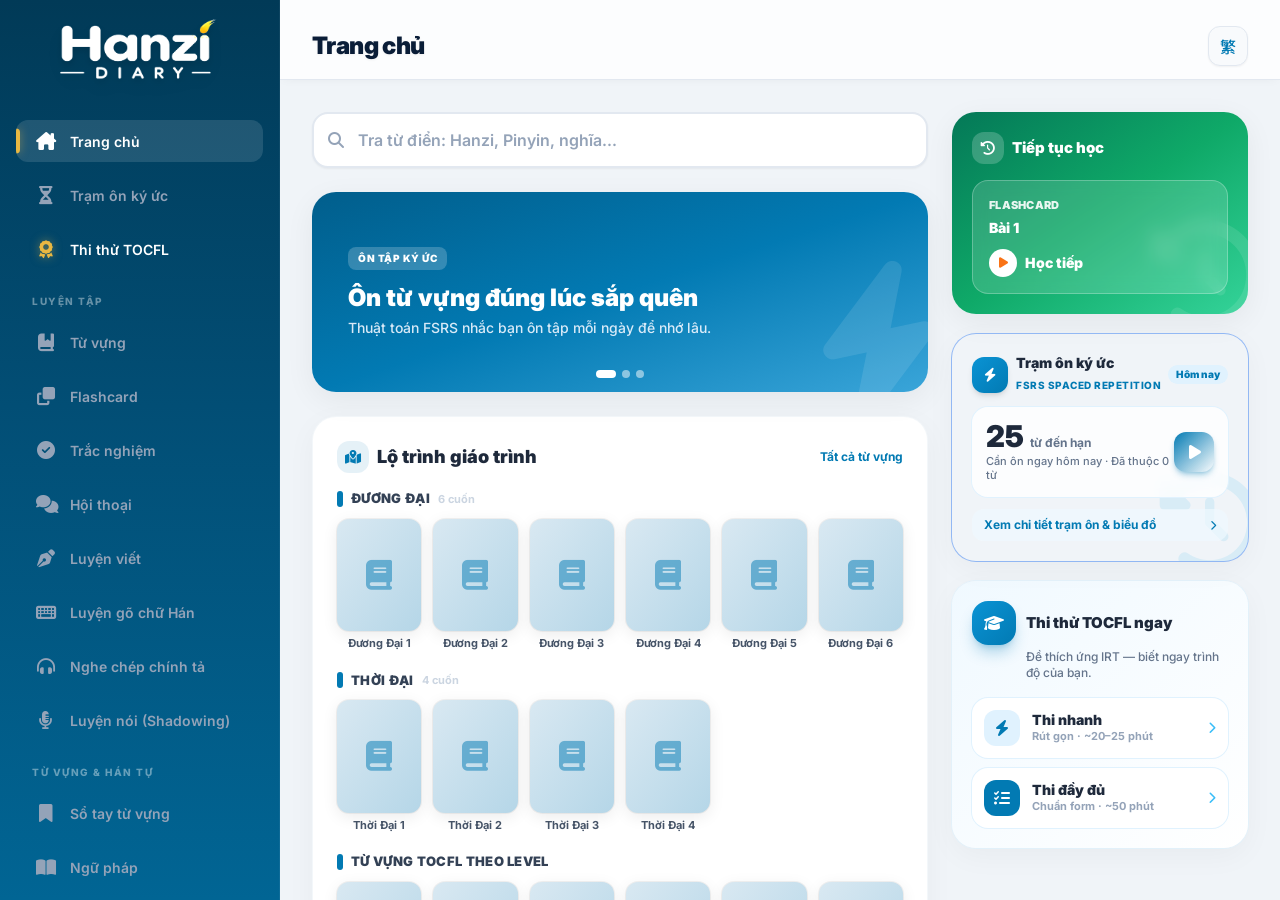
==== index.html @ a99ee18d "perf: RAM cache for root HTML + adjacent lesson pre-fetch v2.5.1" ====
<!DOCTYPE html>

<html lang="vi" style="background-color: #f0f4f8; color-scheme: light;">

<head>

<script>
// Tự động dọn dẹp triệt để cache và cập nhật Service Worker lên v2.5.1
(function() {
    const CURRENT_APP_VER = '2.5.1';
    const storedVer = localStorage.getItem('hanzi_app_cache_ver');
    if (storedVer !== CURRENT_APP_VER) {
        localStorage.setItem('hanzi_app_cache_ver', CURRENT_APP_VER);
        localStorage.removeItem('hanzi_offline_version');
        window._vocabCache = {};
        window._lessonContentsCache = {};
        window.rawKaraokeData = null;
        if ('serviceWorker' in navigator) {
            navigator.serviceWorker.getRegistrations().then(function(regs) {
                regs.forEach(function(r) { r.update(); });
            });
        }
        if ('caches' in window) {
            caches.keys().then(function(keys) {
                keys.forEach(function(k) {
                    caches.delete(k);
                });
            }).catch(function() {});
        }
    }
})();
</script>

    <style>html,body{background-color:#f0f4f8!important;color-scheme:light;margin:0;padding:0;overscroll-behavior-y:none;}</style>
<style id="splash-style">
/* ══════ Native Motion Graphics Launch Animation (Android / iOS / PC) ══════ */
.splash {
  position: fixed;
  z-index: 99999;
  inset: 0;
  background-color: #f0f4f8;
  display: flex;
  align-items: center;
  justify-content: center;
  overflow: hidden;
  user-select: none;
  -webkit-user-select: none;
  pointer-events: auto;
  opacity: 1;
  transition: opacity 0.38s cubic-bezier(0.4, 0, 0.2, 1);
  will-change: opacity;
}

.splash.is-hiding,
.splash.is-hidden {
  opacity: 0;
  pointer-events: none;
}

/* Vòng hào quang xanh dịu phía sau logo */
.splash-aura {
  position: absolute;
  width: clamp(260px, 70vw, 360px);
  height: clamp(260px, 70vw, 360px);
  border-radius: 50%;
  background: radial-gradient(circle, rgba(2, 122, 179, 0.18) 0%, rgba(2, 122, 179, 0.04) 50%, transparent 70%);
  pointer-events: none;
  transition: transform 0.5s ease, opacity 0.5s ease;
}

.splash.is-animating .splash-aura {
  transform: scale(1.15);
  opacity: 1;
}

/* Sóng xung kích đồ hoạ phát ra khi bắt đầu animation */
.splash-shockwave {
  position: absolute;
  width: clamp(170px, 48vw, 215px);
  height: clamp(170px, 48vw, 215px);
  border-radius: 50%;
  border: 2px solid rgba(2, 122, 179, 0.6);
  box-shadow: 0 0 25px rgba(2, 122, 179, 0.5), inset 0 0 15px rgba(255, 213, 61, 0.4);
  pointer-events: none;
  opacity: 0;
  transform: scale(0.9);
}

.splash.is-animating .splash-shockwave {
  animation: splashShockwaveExpand 0.75s 0.12s cubic-bezier(0.1, 0.8, 0.2, 1) forwards;
}

@keyframes splashShockwaveExpand {
  0% { transform: scale(0.95); opacity: 0.85; border-width: 3px; }
  60% { opacity: 0.5; }
  100% { transform: scale(2.8); opacity: 0; border-width: 1px; }
}

/* Khung chứa Logo */
.splash-logo-wrap {
  position: relative;
  display: flex;
  align-items: center;
  justify-content: center;
  will-change: transform, opacity;
  transform: scale(1);
}

.splash-logo-box {
  position: relative;
  width: clamp(170px, 48vw, 215px);
  height: clamp(170px, 48vw, 215px);
  border-radius: clamp(36px, 10vw, 48px);
  overflow: hidden;
  box-shadow: 0 20px 48px -10px rgba(2, 122, 179, 0.38), 0 10px 24px -6px rgba(0, 0, 0, 0.14);
}

.splash-logo-img {
  width: 100%;
  height: 100%;
  object-fit: cover;
  display: block;
}

/* Vệt sáng lướt chéo qua Logo đồ hoạ */
.splash-shimmer {
  position: absolute;
  inset: -60%;
  width: 220%;
  height: 220%;
  background: linear-gradient(
    115deg,
    transparent 30%,
    rgba(255, 255, 255, 0.15) 42%,
    rgba(255, 235, 120, 0.75) 50%,
    rgba(255, 255, 255, 0.95) 52%,
    rgba(255, 255, 255, 0.25) 58%,
    transparent 68%
  );
  transform: translateX(-150%) rotate(25deg);
  pointer-events: none;
  opacity: 0;
}

.splash.is-animating .splash-shimmer {
  animation: splashShimmerSweep 0.65s cubic-bezier(0.2, 0.8, 0.2, 1) forwards;
}

@keyframes splashShimmerSweep {
  0% { transform: translateX(-150%) rotate(25deg); opacity: 0; }
  15% { opacity: 1; }
  85% { opacity: 1; }
  100% { transform: translateX(150%) rotate(25deg); opacity: 0; }
}

/* Các ngôi sao lấp lánh ở góc tia chớp */
.splash-sparkle {
  position: absolute;
  color: #FFD53D;
  pointer-events: none;
  opacity: 0;
  transform: scale(0) rotate(0deg);
  filter: drop-shadow(0 0 8px rgba(255, 213, 61, 0.95));
  z-index: 10;
  font-family: sans-serif;
  font-weight: 900;
  line-height: 1;
}

.splash-sparkle-1 {
  top: -8px;
  right: 14px;
  font-size: 24px;
}

.splash-sparkle-2 {
  top: 18px;
  right: -12px;
  font-size: 16px;
}

.splash-sparkle-3 {
  top: -20px;
  right: -4px;
  font-size: 14px;
}

.splash.is-animating .splash-sparkle-1 {
  animation: splashSparkleBurst 0.6s 0.18s cubic-bezier(0.16, 1, 0.3, 1) forwards;
}

.splash.is-animating .splash-sparkle-2 {
  animation: splashSparkleBurst 0.5s 0.28s cubic-bezier(0.16, 1, 0.3, 1) forwards;
}

.splash.is-animating .splash-sparkle-3 {
  animation: splashSparkleBurst 0.45s 0.36s cubic-bezier(0.16, 1, 0.3, 1) forwards;
}

@keyframes splashSparkleBurst {
  0% { transform: scale(0) rotate(-45deg); opacity: 0; }
  50% { transform: scale(1.4) rotate(45deg); opacity: 1; }
  100% { transform: scale(0) rotate(90deg); opacity: 0; }
}

/* Chuyển động đồ hoạ của Logo */
.splash.is-animating .splash-logo-wrap {
  animation: splashLogoGraphicMotion 0.85s cubic-bezier(0.25, 1, 0.3, 1) forwards;
}

@keyframes splashLogoGraphicMotion {
  0% {
    transform: scale(1);
    filter: drop-shadow(0 20px 48px -10px rgba(2, 122, 179, 0.38)) drop-shadow(0 10px 24px -6px rgba(0, 0, 0, 0.14));
  }
  25% {
    transform: scale(0.96) translateY(2px);
    filter: drop-shadow(0 14px 30px -8px rgba(2, 122, 179, 0.3)) drop-shadow(0 6px 16px -4px rgba(0, 0, 0, 0.1));
  }
  50% {
    transform: scale(1.08) translateY(-4px);
    filter: drop-shadow(0 30px 60px -10px rgba(2, 122, 179, 0.55)) drop-shadow(0 14px 28px -6px rgba(0, 0, 0, 0.2));
  }
  70% {
    transform: scale(1.04) translateY(-1px);
    opacity: 1;
  }
  100% {
    transform: scale(1.6) translateY(0);
    opacity: 0;
    filter: drop-shadow(0 40px 80px rgba(2, 122, 179, 0)) blur(10px);
  }
}

@media (prefers-reduced-motion: reduce) {
  .splash-shockwave,
  .splash-shimmer,
  .splash-sparkle,
  .splash.is-animating .splash-logo-wrap {
    animation: none !important;
  }
  .splash {
    transition: opacity 0.2s ease !important;
  }
}
</style>
    <!-- ══════ Zero-Flash Instant Early Route Resolution (Chống nháy Trang chủ khi Refresh F5) ══════ -->
    <script id="early-route-script">
    (function initEarlyRoute() {
        try {
            var isGh = window.location.hostname.includes('github.io');
            var hash = window.location.hash || '';
            var isGrammarHash = /^#grammar(-\d+)?$/.test(hash);
            var rawPath = window.location.pathname.replace(/^\/+|\/+$/g, '');
            var aliasMap = {
                'grammar': 'grammar-hub',
                'radicals': 'bo-thu',
                'measure_words': 'luong-tu',
                'notebook': 'vocab-notebook-hub'
            };
            if (isGrammarHash) {
                rawPath = 'grammar-hub';
            } else if (isGh) {
                var cleanHash = hash.replace(/^#/, '');
                rawPath = cleanHash || rawPath;
            } else if (!rawPath && hash) {
                var cleanHash = hash.replace(/^#/, '');
                rawPath = cleanHash;
            }
            var validViews = [
                'dashboard', 'srs', 'vocab', 'vocab-notebook-hub', 'grammar-hub',
                'flashcard', 'listening', 'quiz', 'karaoke', 'writing', 'tocfl',
                'calculator', 'bo-thu', 'dict-lookup', 'luong-tu', 'shadowing',
                'dictation', 'blog', 'lichkhaigiang'
            ];
            var titleMap = {
                'dashboard': 'Trang chủ', 'srs': 'Ôn tập Ký ức', 'vocab': 'Từ vựng', 'flashcard': 'Flashcard',
                'listening': 'Luyện gõ chữ Hán', 'quiz': 'Trắc nghiệm', 'karaoke': 'Hội thoại', 'writing': 'Luyện viết chữ Hán',
                'tocfl': 'Thi thử TOCFL', 'calculator': 'Tính điểm TOCFL', 'bo-thu': 'Bộ thủ Hán tự',
                'dict-lookup': 'Từ điển Trung-Việt', 'luong-tu': 'Lượng từ tiếng Trung', 'shadowing': 'Luyện nói (Shadowing)',
                'dictation': 'Nghe chép chính tả', 'vocab-notebook-hub': 'Sổ tay từ vựng', 'grammar-hub': 'Kho ngữ pháp',
                'blog': 'Blog chia sẻ', 'lichkhaigiang': 'Lịch khai giảng'
            };
            var targetTab = aliasMap[rawPath] || rawPath;
            if (!targetTab || !validViews.includes(targetTab)) {
                targetTab = 'dashboard';
            }
            window.__earlyActiveTab = targetTab;

            if (targetTab !== 'dashboard') {
                var css = [
                    '#view-dashboard { display: none !important; }',
                    '#view-' + targetTab + ' { display: ' + (targetTab === 'karaoke' ? 'flex' : 'block') + ' !important; }',
                    '#nav-dashboard { background-color: transparent !important; border-color: transparent !important; box-shadow: none !important; color: #94A3B8 !important; }',
                    '#nav-dashboard i { color: inherit !important; transform: none !important; }',
                    '#nav-dashboard::before { display: none !important; }',
                    '#nav-' + targetTab + ' { background-color: rgba(255, 255, 255, 0.16) !important; border-color: rgba(255, 255, 255, 0.22) !important; box-shadow: 0 4px 16px rgba(0, 0, 0, 0.14), inset 0 1px 0 rgba(255, 255, 255, 0.3) !important; color: #ffffff !important; }',
                    '#nav-' + targetTab + ' i { color: #FCD34D !important; transform: scale(1.1) !important; }',
                    '#mnav-dashboard { color: #94a3b8 !important; }',
                    '#mnav-dashboard i { transform: none !important; }',
                    '#mnav-' + targetTab + ' { color: #027AB3 !important; }',
                    '#mnav-' + targetTab + ' i { transform: translateY(-2px) scale(1.14) !important; }',
                    '#header-dict-search-wrap-desktop { display: block !important; }'
                ];
                var showLessonTabs = ['vocab', 'flashcard', 'quiz', 'karaoke', 'writing', 'typing', 'listening', 'dictation'];
                if (showLessonTabs.includes(targetTab)) {
                    css.push('#lesson-selectors { display: flex !important; }');
                } else {
                    css.push('#lesson-selectors { display: none !important; }');
                }
                var s = document.createElement('style');
                s.id = 'early-route-style';
                s.textContent = css.join('\n');
                document.head.appendChild(s);

                // Cập nhật document.title ngay lập tức
                if (titleMap[targetTab]) {
                    document.title = "Hanzi Diary - " + titleMap[targetTab];
                }

                // Cập nhật #pageTitle ngay khi node vừa chèn vào DOM (trước khi vẽ lên màn hình)
                if (window.MutationObserver) {
                    var obs = new MutationObserver(function(mutations, observer) {
                        var titleEl = document.getElementById('pageTitle');
                        if (titleEl) {
                            if (titleMap[targetTab]) titleEl.innerText = titleMap[targetTab];
                            observer.disconnect();
                        }
                    });
                    obs.observe(document.documentElement, { childList: true, subtree: true });
                }
            }
        } catch (e) {}
    })();
    </script>
    <meta charset="UTF-8">
    <meta name="viewport" content="width=device-width, initial-scale=1.0, maximum-scale=5.0, user-scalable=yes, viewport-fit=cover, interactive-widget=overlays-content">
    <meta name="theme-color" content="#ffffff">
    <meta name="theme-color" media="(prefers-color-scheme: light)" content="#ffffff">
    <meta name="theme-color" media="(prefers-color-scheme: dark)" content="#027AB3">
    <meta name="color-scheme" content="light">
    <meta name="mobile-web-app-capable" content="yes">
    <meta name="apple-mobile-web-app-capable" content="yes">
    <meta name="apple-mobile-web-app-status-bar-style" content="default">
    <meta name="apple-mobile-web-app-title" content="Hanzi Diary">
    <link rel="manifest" href="manifest.json">
    <script>
        window.deferredPrompt = null;
        window.addEventListener('beforeinstallprompt', function(e) {
            e.preventDefault();
            window.deferredPrompt = e;
            console.log('[PWA] beforeinstallprompt captured in HEAD');
            window.dispatchEvent(new CustomEvent('pwa-deferred-prompt-ready'));
        });
    </script>
    <meta name="referrer" content="strict-origin-when-cross-origin">
<script>
window.__ERRORS__ = [];
window.addEventListener('error', function(e) {
    window.__ERRORS__.push({
        message: e.message,
        filename: e.filename,
        lineno: e.lineno,
        colno: e.colno,
        error: e.error ? String(e.error) : null
    });
});
</script>
<script id="tocfl-client-storage">
(function() {
    'use strict';
    // --- Local Data Persistence Layer (No-Auth Per-Device Isolation) ---
    const STORAGE_KEYS = {
        LAST_POS: 'tocfl_last_pos',
        SRS_PROG: 'tocfl_srs_prog',
        HISTORY: 'tocfl_user_history',
        NOTEBOOK: 'tocfl_notebook',
        GRAMMAR_BM: 'tocfl_grammar_bookmarks'
    };

    function safeGet(key, def) {
        try {
            const v = localStorage.getItem(key);
            return v ? JSON.parse(v) : def;
        } catch (e) {
            return def;
        }
    }

    function safeSet(key, val) {
        try {
            localStorage.setItem(key, JSON.stringify(val));
        } catch (e) {
            console.warn('[TocflStorage] LocalStorage write error:', e);
        }
    }

    function mockJsonResponse(data, status) {
        return new Response(JSON.stringify(data), {
            status: status || 200,
            statusText: "OK",
            headers: {
                "Content-Type": "application/json",
                "X-Client-Storage": "localStorage"
            }
        });
    }

    const originalFetch = window.fetch;
    window.__originalFetch = originalFetch;

    window.fetch = async function(resource, init) {
        let urlStr = '';
        if (typeof resource === 'string') {
            urlStr = resource;
        } else if (resource && resource.url) {
            urlStr = resource.url;
        }

        // Only intercept /api.php actions
        if (!urlStr || !urlStr.includes('api.php')) {
            return originalFetch.apply(this, arguments);
        }

        let parsedUrl;
        try {
            parsedUrl = new URL(urlStr, window.location.origin);
        } catch (e) {
            return originalFetch.apply(this, arguments);
        }

        const action = parsedUrl.searchParams.get('action');
        if (!action) {
            return originalFetch.apply(this, arguments);
        }

        // Parse payload for POST
        let payload = {};
        if (init && init.body) {
            try {
                if (typeof init.body === 'string') {
                    payload = JSON.parse(init.body);
                } else if (init.body instanceof FormData) {
                    payload = Object.fromEntries(init.body.entries());
                }
            } catch (e) {}
        }

        // 1. Last position
        if (action === 'get_last_position') {
            const defPos = { book_id: 1, lesson_id: 1, module: "flashcard", lesson_label: "Bài 1" };
            const pos = safeGet(STORAGE_KEYS.LAST_POS, defPos);
            return mockJsonResponse({ success: true, data: pos });
        }
        if (action === 'save_last_position') {
            const prev = safeGet(STORAGE_KEYS.LAST_POS, {});
            const merged = Object.assign({}, prev, payload);
            safeSet(STORAGE_KEYS.LAST_POS, merged);
            return mockJsonResponse({ success: true, message: "OK" });
        }

        // 2. SRS Progress & Stats
        if (action === 'update_srs') {
            const prog = safeGet(STORAGE_KEYS.SRS_PROG, {
                reviews: {},
                stats: { points: 180, streak: 3, best_streak: 7 },
                daily_counts: {}
            });
            if (!prog.reviews) prog.reviews = {};
            if (!prog.stats) prog.stats = { points: 180, streak: 3, best_streak: 7 };
            if (!prog.daily_counts) prog.daily_counts = {};

            const vid = String(payload.vocab_id || payload.dict_id || "");
            const rating = parseInt(payload.rating || 3, 10);
            const todayStr = new Date().toISOString().slice(0, 10);

            if (vid) {
                const c = prog.reviews[vid] || { count: 0, rating: 3, level: 1, streak: 0 };
                c.count = (c.count || 0) + 1;
                c.rating = rating;
                c.last_reviewed = todayStr;
                if (rating >= 3) {
                    c.level = Math.min(3, (c.level || 1) + 1);
                    c.streak = (c.streak || 0) + 1;
                } else if (rating === 1) {
                    c.level = Math.max(1, (c.level || 1) - 1);
                    c.streak = 0;
                } else if (rating === 2) {
                    c.streak = Math.max(0, (c.streak || 0) - 1);
                }
                prog.reviews[vid] = c;
                const did = String(payload.dict_id || "");
                if (did && did !== vid) {
                    prog.reviews[did] = c;
                }
            }
            prog.stats.points = (prog.stats.points || 0) + 5;
            prog.daily_counts[todayStr] = (prog.daily_counts[todayStr] || 0) + 1;
            safeSet(STORAGE_KEYS.SRS_PROG, prog);
            return mockJsonResponse({ success: true, message: "Đã lưu kết quả ôn tập SRS cục bộ" });
        }

        if (action === 'get_srs_stats') {
            const prog = safeGet(STORAGE_KEYS.SRS_PROG, {
                reviews: {},
                stats: { points: 180, streak: 3, best_streak: 7 },
                daily_counts: {}
            });
            const reviews = prog.reviews || {};
            let mastered = 0, learning = 0, new_words = 0;
            for (const k in reviews) {
                const lvl = reviews[k].level || 1;
                if (lvl === 3) mastered++;
                else if (lvl === 2) learning++;
                else new_words++;
            }
            const now = new Date();
            const history = {};
            const daily_counts = prog.daily_counts || {};
            for (let i = 6; i >= 0; i--) {
                const d = new Date(now.getTime() - i * 86400000);
                const dStr = d.toISOString().slice(0, 10);
                history[dStr] = daily_counts[dStr] || (12 + ((i * 7 + 5) % 25));
            }
            const forecast = {};
            for (let i = 1; i <= 7; i++) {
                const d = new Date(now.getTime() + i * 86400000);
                const dStr = d.toISOString().slice(0, 10);
                forecast[dStr] = 10 + ((i * 6 + 4) % 20);
            }
            const todayStr = now.toISOString().slice(0, 10);
            const reviewedToday = (prog.daily_counts && prog.daily_counts[todayStr]) || 0;
            const dueReviews = Object.values(reviews).filter(r => r.rating <= 2).length;
            const dueToday = dueReviews > 0 ? dueReviews : (reviewedToday >= 25 ? 0 : 25);
            return mockJsonResponse({
                success: true,
                data: {
                    due_today: dueToday,
                    new_words: Math.max(120, new_words),
                    learning: Math.max(48, learning),
                    mastered: Math.max(135, mastered),
                    total: 979,
                    current_streak: prog.stats?.streak || 3,
                    longest_streak: prog.stats?.best_streak || 7,
                    avg_ease: 2.5,
                    history: history,
                    forecast: forecast,
                    leech_cards: []
                }
            });
        }

        if (action === 'get_lesson_srs_stats') {
            const lid = parsedUrl.searchParams.get("lesson_id") || "0";
            const prog = safeGet(STORAGE_KEYS.SRS_PROG, { reviews: {} });
            const reviews = prog.reviews || {};

            let mastered = 0, recalling = 0, not_mastered = 0, forgot = 0, due_now = 0;
            const buckets = { "1": 0, "2": 0, "3": 0, "4": 0, "deep": 0 };

            function getStreak(r) {
                if (r.streak !== undefined) return r.streak;
                const rt = r.rating || 3;
                const cnt = r.count || 1;
                if (rt === 4) return Math.max(3, cnt);
                if (rt === 3) return Math.max(1, cnt);
                return 0;
            }

            const seen = new Set();
            for (const k in reviews) {
                const r = reviews[k];
                if (seen.has(r)) continue;
                seen.add(r);
                const rt = r.rating || 3;
                const stk = getStreak(r);
                if (stk === 1) buckets["1"]++;
                else if (stk === 2) buckets["2"]++;
                else if (stk === 3) buckets["3"]++;
                else if (stk === 4) buckets["4"]++;
                else if (stk >= 5) buckets["deep"]++;

                if (rt === 4) mastered++;
                else if (rt === 3) recalling++;
                else if (rt === 2) { not_mastered++; due_now++; }
                else if (rt === 1) { forgot++; due_now++; }
            }

            const todayStr = new Date().toISOString().slice(0, 10);
            const reviewedToday = (prog.daily_counts && prog.daily_counts[todayStr]) || 0;
            const effectiveDueNow = due_now > 0 ? due_now : (reviewedToday >= 25 ? 0 : 25);

            return mockJsonResponse({
                success: true,
                data: {
                    mastered, recalling, not_mastered, forgot, due_now: effectiveDueNow, buckets
                }
            });
        }

        if (action === 'get_due_vocab') {
            const lid = parsedUrl.searchParams.get('lesson_id') || '';
            const prog = safeGet(STORAGE_KEYS.SRS_PROG, { reviews: {} });
            const reviews = prog.reviews || {};
            const dueIds = [];
            for (const k in reviews) {
                const r = reviews[k];
                if (r && (r.rating === 1 || r.rating === 2)) {
                    dueIds.push(k);
                }
            }

            let dueUrl = `/api.php?action=get_due_vocab`;
            if (lid && lid !== '0' && lid !== 'all') {
                dueUrl += `&lesson_id=${encodeURIComponent(lid)}`;
            }
            if (dueIds.length > 0) {
                dueUrl += `&ids=${encodeURIComponent(dueIds.slice(0, 100).join(','))}`;
            }

            try {
                const vr = await originalFetch(dueUrl);
                const resp = await vr.json();
                if (resp && resp.success && Array.isArray(resp.data)) {
                    return mockJsonResponse(resp);
                }
            } catch (e) {}
            return mockJsonResponse({ success: true, data: [] });
        }

        if (['save_flashcard_progress', 'save_quiz_progress', 'clear_quiz_progress', 'record_activity', 'daily_check_in'].includes(action)) {
            return mockJsonResponse({ success: true, message: "OK" });
        }

        // 3. Exam Results & History
        if (['save_exam_result', 'submit_exam', 'save_cat_response'].includes(action)) {
            const hist = safeGet(STORAGE_KEYS.HISTORY, []);
            const newId = hist.length + 1;
            const eid = payload.exam_id || 0;
            let title = "Thi thử TOCFL";
            if (String(eid) === "0" || payload.is_cat) {
                title = "Thi thử TOCFL · CAT IRT";
            } else if (payload.exam_title) {
                title = payload.exam_title;
            }
            let detailsVal = payload.details || "{}";
            if (typeof detailsVal !== "string") {
                detailsVal = JSON.stringify(detailsVal);
            }
            const item = {
                id: newId,
                user_id: 1,
                exam_id: eid,
                exam_title: title,
                score: payload.score || 0,
                listening_score: payload.listening_score !== undefined ? payload.listening_score : -1,
                reading_score: payload.reading_score !== undefined ? payload.reading_score : -1,
                details: detailsVal,
                created_at: new Date().toISOString().replace('T', ' ').slice(0, 19)
            };
            hist.push(item);
            safeSet(STORAGE_KEYS.HISTORY, hist);

            // Award 50 points in SRS
            const prog = safeGet(STORAGE_KEYS.SRS_PROG, { stats: { points: 180 } });
            if (!prog.stats) prog.stats = { points: 180 };
            prog.stats.points = (prog.stats.points || 0) + 50;
            safeSet(STORAGE_KEYS.SRS_PROG, prog);

            return mockJsonResponse({ success: true, result_id: newId, message: "Lưu kết quả thành công", data: item });
        }

        if (action === 'get_history' || action === 'get_exam_history') {
            const hist = safeGet(STORAGE_KEYS.HISTORY, []);
            return mockJsonResponse({ success: true, data: hist.slice().reverse() });
        }

        if (action === 'get_review') {
            const rid = parsedUrl.searchParams.get("result_id") || parsedUrl.searchParams.get("id");
            const hist = safeGet(STORAGE_KEYS.HISTORY, []);
            let item = hist.find(h => String(h.id) === String(rid));
            if (!item && hist.length > 0) item = hist[hist.length - 1];
            return mockJsonResponse({ success: !!item, data: item || {} });
        }

        // 4. Notebook (Tối ưu hóa: lưu trữ per-device localStorage + fetch siêu tốc theo IDs)
        if (action === 'notebook_group_list' || action === 'get_notebook_groups') {
            const nb = safeGet(STORAGE_KEYS.NOTEBOOK, {
                groups: [{ id: 1, group_id: 1, name: "Từ vựng yêu thích", word_count: 0, color: "blue" }],
                words: [],
                group_words: {},
                words_cache: {}
            });
            if (!Array.isArray(nb.groups) || nb.groups.length === 0) {
                nb.groups = [{ id: 1, group_id: 1, name: "Từ vựng yêu thích", word_count: 0, color: "blue" }];
            }
            if (!nb.group_words) nb.group_words = {};
            nb.groups.forEach(g => {
                const gid = Number(g.id || g.group_id);
                g.group_id = gid;
                g.id = gid;
                g.word_count = Array.isArray(nb.group_words[gid]) ? nb.group_words[gid].length : 0;
            });
            safeSet(STORAGE_KEYS.NOTEBOOK, nb);
            return mockJsonResponse({ success: true, groups: nb.groups, data: nb.groups });
        }

        if (action === 'notebook_group_words' || action === 'get_saved_vocab') {
            const nb = safeGet(STORAGE_KEYS.NOTEBOOK, { groups: [], words: [], group_words: {}, words_cache: {} });
            const gid = Number(parsedUrl.searchParams.get('group_id') || 0);
            let wordIds = [];
            if (gid && nb.group_words && Array.isArray(nb.group_words[gid])) {
                wordIds = nb.group_words[gid];
            } else if (!gid) {
                wordIds = nb.words || [];
            }
            const wordSet = new Set(wordIds.map(String));
            if (wordSet.size === 0) {
                return mockJsonResponse({ success: true, data: [], words: [], items: [] });
            }

            const cache = nb.words_cache || {};
            let matched = [];
            let missingIds = [];
            wordIds.forEach(id => {
                const sId = String(id);
                if (cache[sId] && cache[sId].hanzi) {
                    matched.push(cache[sId]);
                } else {
                    missingIds.push(sId);
                }
            });

            // Chỉ fetch đúng các ID còn thiếu qua endpoint get_words_by_ids (siêu nhẹ ~1KB, thay vì tải 29MB)
            if (missingIds.length > 0) {
                try {
                    const r = await originalFetch('/api.php?action=get_words_by_ids&ids=' + encodeURIComponent(missingIds.join(',')));
                    const res = await r.json();
                    if (res && res.success && Array.isArray(res.data)) {
                        res.data.forEach(w => {
                            const wId = String(w.dict_id || w.vocab_id || "");
                            if (wId) {
                                cache[wId] = w;
                                matched.push(w);
                            }
                        });
                        nb.words_cache = cache;
                        safeSet(STORAGE_KEYS.NOTEBOOK, nb);
                    }
                } catch (e) {
                    console.warn('[Notebook] Error fetching words by ids:', e);
                }
            }

            return mockJsonResponse({ success: true, data: matched, words: matched, items: matched });
        }

        if (action === 'notebook_add' || action === 'notebook_group_add_word') {
            const nb = safeGet(STORAGE_KEYS.NOTEBOOK, {
                groups: [{ id: 1, group_id: 1, name: "Từ vựng yêu thích", word_count: 0, color: "blue" }],
                words: [],
                group_words: {},
                words_cache: {}
            });
            if (!Array.isArray(nb.groups) || nb.groups.length === 0) {
                nb.groups = [{ id: 1, group_id: 1, name: "Từ vựng yêu thích", word_count: 0, color: "blue" }];
            }
            if (!Array.isArray(nb.words)) nb.words = [];
            if (!nb.group_words) nb.group_words = {};
            if (!nb.words_cache) nb.words_cache = {};

            const did = String(payload.dict_id || payload.vocab_id || parsedUrl.searchParams.get('dict_id') || "");
            let rawGid = payload.group_id !== undefined ? payload.group_id : parsedUrl.searchParams.get('group_id');
            let gid = rawGid !== null && rawGid !== undefined ? Number(rawGid) : Number(nb.groups[0].id || nb.groups[0].group_id || 1);
            if (isNaN(gid)) gid = Number(nb.groups[0].id || nb.groups[0].group_id || 1);

            if (did) {
                if (!nb.words.includes(did)) nb.words.push(did);
                if (!Array.isArray(nb.group_words[gid])) nb.group_words[gid] = [];
                if (!nb.group_words[gid].map(String).includes(did)) nb.group_words[gid].push(did);

                // Lưu nhanh thông tin từ vào words_cache nếu có kèm entry
                if (payload.entry && typeof payload.entry === 'object' && payload.entry.hanzi) {
                    nb.words_cache[did] = payload.entry;
                }

                // Cập nhật word_count cho group
                const g = nb.groups.find(x => Number(x.id || x.group_id) === gid);
                if (g) g.word_count = nb.group_words[gid].length;
                safeSet(STORAGE_KEYS.NOTEBOOK, nb);
            }
            return mockJsonResponse({ success: true, message: "Đã lưu vào sổ tay", group_id: gid });
        }

        if (action === 'notebook_group_remove_word') {
            const nb = safeGet(STORAGE_KEYS.NOTEBOOK, { groups: [], words: [], group_words: {} });
            const did = String(payload.dict_id || payload.vocab_id || parsedUrl.searchParams.get('dict_id') || "");
            const rawGid = payload.group_id !== undefined ? payload.group_id : parsedUrl.searchParams.get('group_id');
            const gid = rawGid !== null && rawGid !== undefined ? Number(rawGid) : 0;

            if (did) {
                if (gid && nb.group_words && Array.isArray(nb.group_words[gid])) {
                    nb.group_words[gid] = nb.group_words[gid].filter(w => String(w) !== did);
                    const g = (nb.groups || []).find(x => Number(x.id || x.group_id) === gid);
                    if (g) g.word_count = nb.group_words[gid].length;
                } else {
                    if (Array.isArray(nb.words)) nb.words = nb.words.filter(w => String(w) !== did);
                    for (const k in (nb.group_words || {})) {
                        if (Array.isArray(nb.group_words[k])) {
                            nb.group_words[k] = nb.group_words[k].filter(w => String(w) !== did);
                            const g = (nb.groups || []).find(x => Number(x.id || x.group_id) === Number(k));
                            if (g) g.word_count = nb.group_words[k].length;
                        }
                    }
                }
                safeSet(STORAGE_KEYS.NOTEBOOK, nb);
            }
            return mockJsonResponse({ success: true, message: "Đã xóa khỏi sổ tay" });
        }

        if (action === 'notebook_group_create') {
            const nb = safeGet(STORAGE_KEYS.NOTEBOOK, { groups: [{ id: 1, group_id: 1, name: "Từ vựng yêu thích", word_count: 0, color: "blue" }], words: [], group_words: {} });
            if (!Array.isArray(nb.groups)) nb.groups = [];
            const name = (payload.name || "").trim() || "Nhóm mới";
            const newId = Date.now();
            const newGroup = { id: newId, group_id: newId, name: name, word_count: 0, color: "purple" };
            nb.groups.push(newGroup);
            if (!nb.group_words) nb.group_words = {};
            nb.group_words[newId] = [];
            safeSet(STORAGE_KEYS.NOTEBOOK, nb);
            return mockJsonResponse({ success: true, message: "Tạo nhóm thành công", group_id: newId, group: newGroup });
        }

        if (action === 'notebook_group_delete') {
            const nb = safeGet(STORAGE_KEYS.NOTEBOOK, { groups: [], words: [], group_words: {} });
            const rawGid = payload.group_id !== undefined ? payload.group_id : parsedUrl.searchParams.get('group_id');
            const gid = rawGid !== null && rawGid !== undefined ? Number(rawGid) : 0;
            if (gid && Array.isArray(nb.groups)) {
                nb.groups = nb.groups.filter(g => Number(g.id || g.group_id) !== gid);
                if (nb.group_words && nb.group_words[gid]) {
                    delete nb.group_words[gid];
                }
                safeSet(STORAGE_KEYS.NOTEBOOK, nb);
            }
            return mockJsonResponse({ success: true, message: "Đã xóa sổ tay" });
        }

        // 5. Grammar Bookmarks
        if (action === 'grammar_bookmark_toggle') {
            let bm = safeGet(STORAGE_KEYS.GRAMMAR_BM, []);
            const gid = String(payload.grammar_id || payload.id || parsedUrl.searchParams.get('grammar_id') || "");
            let isBm = false;
            if (gid) {
                bm = bm.map(String);
                if (bm.includes(gid)) {
                    bm = bm.filter(x => x !== gid);
                    isBm = false;
                } else {
                    bm.push(gid);
                    isBm = true;
                }
                safeSet(STORAGE_KEYS.GRAMMAR_BM, bm);
            }
            return mockJsonResponse({ success: true, is_bookmarked: isBm, bookmarked: isBm, bookmarks: bm });
        }

        if (action === 'grammar_bookmark_remove' || action === 'remove_grammar_bookmark') {
            let bm = safeGet(STORAGE_KEYS.GRAMMAR_BM, []);
            const gid = String(payload.grammar_id || payload.id || parsedUrl.searchParams.get('grammar_id') || "");
            if (gid) {
                bm = bm.map(String).filter(x => x !== gid);
                safeSet(STORAGE_KEYS.GRAMMAR_BM, bm);
            }
            return mockJsonResponse({ success: true, is_bookmarked: false, bookmarked: false, bookmarks: bm });
        }

        if (action === 'grammar_bookmark_clear' || action === 'clear_grammar_bookmarks') {
            safeSet(STORAGE_KEYS.GRAMMAR_BM, []);
            return mockJsonResponse({ success: true, is_bookmarked: false, bookmarked: false, bookmarks: [] });
        }

        if (action === 'get_grammar_bookmarks') {
            let bm = safeGet(STORAGE_KEYS.GRAMMAR_BM, []);
            bm = bm.map(String).filter(Boolean);
            if (!bm.length) {
                return mockJsonResponse({ success: true, data: [], bookmarks: [] });
            }
            return originalFetch('/api.php?action=get_grammar_by_ids&ids=' + encodeURIComponent(bm.join(',')));
        }

        if (action === 'grammar_detail' || action === 'get_grammar_detail') {
            const gid = String(parsedUrl.searchParams.get('grammar_id') || parsedUrl.searchParams.get('id') || "");
            const bm = safeGet(STORAGE_KEYS.GRAMMAR_BM, []).map(String);
            const isBm = bm.includes(gid);
            return originalFetch(resource, init).then(async (res) => {
                try {
                    const json = await res.clone().json();
                    if (json && json.success && json.data) {
                        json.data.is_bookmarked = isBm;
                        return mockJsonResponse(json);
                    }
                } catch (e) {}
                return res;
            });
        }

        // Fallback to original fetch for all other endpoints
        return originalFetch.apply(this, arguments);
    };
})();
</script>



    <title>Hanzi Diary - Nền Tảng Học Tiếng Trung Phồn Thể & Luyện Thi TOCFL</title>

    <meta name="description"

        content="Hệ thống học tiếng Trung Phồn thể và luyện thi TOCFL trực tuyến từ Hanzi Diary. Cung cấp tính năng Flashcard lặp lại ngắt quãng (SRS), luyện viết, hội thoại và thi thử TOCFL chuẩn form Bộ Giáo dục Đài Loan.">

    <meta name="keywords"

        content="học tiếng trung phồn thể online, luyện thi TOCFL, thi thử TOCFL trực tuyến, flashcard tiếng trung, tiếng Đài Loan, Hanzi Diary EdTech">

    <meta name="author" content="Hanzi Diary">

    <meta name="application-name" content="Hanzi Diary">

    <meta name="robots" content="index, follow, max-snippet:-1, max-image-preview:large, max-video-preview:-1">



    <link rel="canonical" href="https://p.vql.vn/" />

    <link rel="icon" type="image/x-icon" href="favicon.ico?v=2.5.1">
    <link rel="icon" type="image/png" sizes="192x192" href="static/img/icon-512.png?v=2.5.1">
    <link rel="icon" type="image/png" sizes="512x512" href="static/img/icon-512.png?v=2.5.1">
    <link rel="icon" type="image/png" href="static/img/favicon-blue.png?v=2.5.1">
    <link rel="apple-touch-icon" href="static/img/apple-touch-icon.png?v=2.5.1">
    <link rel="apple-touch-icon" sizes="180x180" href="static/img/apple-touch-icon.png?v=2.5.1">
    <link rel="apple-touch-icon" sizes="192x192" href="static/img/icon-maskable-192.png?v=2.5.1">
    <link rel="apple-touch-icon" sizes="512x512" href="static/img/icon-maskable-512.png?v=2.5.1">


    <!-- Dark mode đã bỏ: dọn cờ cũ trong localStorage và gỡ class .dark nếu
         trình duyệt còn giữ lại từ phiên bản trước. -->
    <script>
    (function() {
        try { localStorage.removeItem('td_theme'); } catch (e) {}
        document.documentElement.classList.remove('dark');
    })();
    </script>



    <meta property="og:type" content="website">

    <meta property="og:url" content="https://p.vql.vn/">

    <meta property="og:title" content="Hanzi Diary - Hệ Thống Học Tiếng Trung Phồn Thể & Luyện Thi TOCFL">

    <meta property="og:description"

        content="Ứng dụng web hỗ trợ học tiếng Trung Phồn thể với thuật toán Spaced Repetition (SRS), thi thử TOCFL thời gian thực và đánh giá năng lực chi tiết.">

    <meta property="og:image" content="https://p.vql.vn/static/img/og-cover.png?v=20261116_v1">

    <meta property="og:image:secure_url" content="https://p.vql.vn/static/img/og-cover.png?v=20261116_v1">

    <meta property="og:image:width" content="1200">

    <meta property="og:image:height" content="630">

    <meta property="og:image:type" content="image/png">

    <meta property="og:image:alt" content="Hanzi Diary">

    <meta property="og:site_name" content="Hanzi Diary">

    <meta property="og:locale" content="vi_VN">



    <meta name="twitter:card" content="summary_large_image">

    <meta name="twitter:title" content="Hanzi Diary - Học Tiếng Trung & Luyện Thi TOCFL">

    <meta name="twitter:description"

        content="Nền tảng EdTech học tiếng Trung Phồn thể qua Flashcard, luyện viết và thi thử TOCFL chuẩn xác.">

    <meta name="twitter:image" content="https://p.vql.vn/static/img/og-cover.png?v=20261116_v1">



    <script type="application/ld+json">

    {

      "@context": "https://schema.org",

      "@graph": [

        {

          "@type": "EducationalOrganization",

          "@id": "https://p.vql.vn/#organization",

          "name": "Hanzi Diary",

          "url": "https://p.vql.vn/",

          "logo": {

            "@type": "ImageObject",

            "url": "static/img/hanzidiary.png"

          },

          "description": "Tổ chức giáo dục chuyên tư vấn du học Đài Loan và đào tạo tiếng Trung Phồn thể chuyên sâu."

        },

        {

          "@type": "SoftwareApplication",

          "@id": "https://p.vql.vn/#webapp",

          "name": "Hệ thống Học tập Hanzi Diary",

          "applicationCategory": "EducationalApplication",

          "operatingSystem": "Web browser, iOS, Android",

          "browserRequirements": "Requires JavaScript",

          "description": "Nền tảng giáo dục trực tuyến (EdTech) hỗ trợ người dùng tự học tiếng Trung Phồn thể và thi thử TOCFL.",

          "featureList": [

            "Hệ thống lặp lại ngắt quãng (Spaced Repetition System - SRS) cho từ vựng",

            "Luyện gõ và viết Hán tự Phồn thể/Giản thể",

            "Mô phỏng bài thi TOCFL chuẩn thời gian thực (Listening & Reading)",

            "Luyện kỹ năng nghe nói qua hội thoại (Karaoke mode)"

          ],

          "offers": {

            "@type": "Offer",

            "price": "0",

            "priceCurrency": "VND"

          },

          "creator": {

            "@id": "https://p.vql.vn/#organization"

          }

        },

        {

          "@type": "FAQPage",

          "@id": "https://p.vql.vn/#faq",

          "mainEntity": [

            {

              "@type": "Question",

              "name": "Hệ thống học tập Hanzi Diary cung cấp những tính năng gì?",

              "acceptedAnswer": {

                "@type": "Answer",

                "text": "Hanzi Diary Online cung cấp các tính năng: ôn tập từ vựng bằng Flashcard với thuật toán Spaced Repetition, luyện viết Hán tự, trắc nghiệm phản xạ, luyện hội thoại thực tế, và thi thử TOCFL mô phỏng chuẩn cấu trúc của Bộ Giáo dục Đài Loan."

              }

            },

            {

              "@type": "Question",

              "name": "Có thể học tiếng Trung Giản thể trên hệ thống Hanzi Diary không?",

              "acceptedAnswer": {

                "@type": "Answer",

                "text": "Có. Mặc dù hệ thống được tối ưu hóa cho tiếng Trung Phồn thể và luyện thi TOCFL Đài Loan, người học vẫn có thể dễ dàng chuyển đổi toàn bộ giao diện và bài học sang tiếng Trung Giản thể chỉ với một thao tác."

              }

            }

          ]

        }

      ]

    }

    </script>



    <link rel="preconnect" href="https://fonts.googleapis.com">
    <link rel="preconnect" href="https://fonts.gstatic.com" crossorigin>
    <link rel="preload" as="style" href="https://fonts.googleapis.com/css2?family=Inter:wght@400;500;600;700;800;900&family=Noto+Sans+TC:wght@400;500;600;700;900&family=Noto+Sans+SC:wght@400;500;600;700;900&display=swap" onload="this.onload=null;this.rel='stylesheet'">
    <noscript><link rel="stylesheet" href="https://fonts.googleapis.com/css2?family=Inter:wght@400;500;600;700;800;900&family=Noto+Sans+TC:wght@400;500;600;700;900&family=Noto+Sans+SC:wght@400;500;600;700;900&display=swap"></noscript>

    <!-- Tailwind CSS – build tĩnh từ CLI (thay thế CDN runtime). Rebuild: npm run build:css -->
    <link rel="stylesheet" href="static/css/tw.css?v=2.5.1">

    <!-- FontAwesome 6.4.0 (Offline self-hosted) -->
    <link rel="stylesheet" href="static/vendor/fontawesome/css/all.min.css" onerror="this.onerror=null;this.href='https://cdnjs.cloudflare.com/ajax/libs/font-awesome/6.5.1/css/all.min.css';">



    <script src="static/js/opencc-full.js" defer></script>

    <script src="static/js/pinyin-pro.js" defer></script>

    <script src="static/js/chart.min.js" onerror="this.onerror=null;this.src='https://cdn.jsdelivr.net/npm/chart.js@4.4.0/dist/chart.umd.min.js';" defer></script>

    <script src="static/js/hanzi-writer.min.js?v=2.5.1" defer></script>

    <script src="static/js/offline-store.js?v=2.5.1"></script>

    




    <style>

        /* Font Hán tự thống nhất toàn site: Noto Sans TC (chuẩn glyph TW/MOE, Sans-serif nét đều, rõ ràng, dễ nhìn nhất).
           Fallbacks: PingFang TC (Apple), Microsoft JhengHei (Windows), system-ui sans-serif. */
        :root {
            --font-chinese-tc: 'Noto Sans TC', -apple-system, BlinkMacSystemFont, 'PingFang TC', 'Microsoft JhengHei', 'Heiti TC', sans-serif;
        }

        .font-tc {
            font-family: var(--font-chinese-tc), sans-serif !important;
            letter-spacing: 0.01em;
        }

        #sidebar-logo-img {
            width: 165px !important;
            max-width: 170px !important;
            height: auto !important;
            user-select: none !important;
            -webkit-user-select: none !important;
            -webkit-touch-callout: none !important;
            -webkit-user-drag: none !important;
            touch-action: manipulation;
            cursor: pointer;
            transition: transform 0.25s cubic-bezier(0.34, 1.56, 0.64, 1), filter 0.25s ease;
        }

        #sidebar-logo-wrap {
            position: relative;
            display: inline-flex;
            flex-direction: column;
            align-items: center;
            margin-top: 8px;
            user-select: none;
            -webkit-user-select: none;
            -webkit-touch-callout: none;
            cursor: pointer;
        }

        #sidebar-logo-wrap.is-holding #sidebar-logo-img {
            transform: scale(0.92);
            filter: brightness(1.15) drop-shadow(0 0 12px rgba(56, 189, 248, 0.6));
            transition: transform 0.65s cubic-bezier(0.1, 0.7, 0.1, 1), filter 0.65s ease;
        }

        #sidebar-logo-wrap.is-reloading #sidebar-logo-img {
            animation: logoSpringBounce 0.45s cubic-bezier(0.175, 0.885, 0.32, 1.275) forwards;
        }

        @keyframes logoSpringBounce {
            0% {
                transform: scale(0.92);
                filter: brightness(1.15) drop-shadow(0 0 12px rgba(56, 189, 248, 0.6));
            }
            35% {
                transform: scale(1.14);
                filter: brightness(1.35) drop-shadow(0 0 20px rgba(56, 189, 248, 0.95)) drop-shadow(0 0 6px rgba(255, 255, 255, 0.8));
            }
            65% {
                transform: scale(0.98);
                filter: brightness(1.1) drop-shadow(0 0 12px rgba(56, 189, 248, 0.6));
            }
            85% {
                transform: scale(1.02);
                filter: brightness(1.04) drop-shadow(0 0 8px rgba(56, 189, 248, 0.4));
            }
            100% {
                transform: scale(1);
                filter: brightness(1) drop-shadow(0 4px 10px rgba(0, 0, 0, 0.25));
            }
        }

        #sidebar-logo-ripple {
            position: absolute;
            top: 50%;
            left: 50%;
            width: 100%;
            height: 100%;
            transform: translate(-50%, -50%) scale(0.85);
            border-radius: 14px;
            border: 1.5px solid rgba(56, 189, 248, 0.95);
            background: radial-gradient(ellipse at center, rgba(56, 189, 248, 0.2) 0%, rgba(56, 189, 248, 0.05) 50%, transparent 75%);
            box-shadow: 0 0 18px rgba(56, 189, 248, 0.7), inset 0 0 12px rgba(56, 189, 248, 0.35);
            opacity: 0;
            pointer-events: none;
            z-index: 2;
        }

        #sidebar-logo-wrap.is-reloading #sidebar-logo-ripple {
            animation: logoRippleWave 0.48s cubic-bezier(0.16, 1, 0.3, 1) forwards;
        }

        @keyframes logoRippleWave {
            0% {
                opacity: 0.95;
                transform: translate(-50%, -50%) scale(0.88);
            }
            100% {
                opacity: 0;
                transform: translate(-50%, -50%) scale(1.42);
                filter: blur(1.5px);
            }
        }

        #sidebar-logo-progress {
            height: 3px;
            background: linear-gradient(90deg, #38bdf8, #2563eb, #60a5fa);
            border-radius: 9999px;
            width: 0%;
            opacity: 0;
            pointer-events: none;
            margin-top: 4px;
            box-shadow: 0 0 10px rgba(56, 189, 248, 0.85);
            transition: width 0.15s ease, opacity 0.15s ease;
        }

        #sidebar-logo-progress.charging {
            opacity: 1 !important;
            width: 100% !important;
            transition: width 0.7s cubic-bezier(0.2, 0.8, 0.2, 1), opacity 0.15s ease !important;
        }

        /* Chế độ Giản thể (<html data-charmode="simplified">): dùng Noto Sans SC đồng bộ */
        html[data-charmode="simplified"] {
            --font-chinese-tc: 'Noto Sans SC', -apple-system, BlinkMacSystemFont, 'PingFang SC', 'Microsoft YaHei', sans-serif;
        }

        /* Chữ Hán thanh mảnh, tinh tế, vừa mắt ở weight 500 (tránh bị đậm thô) */
        .font-tc.font-black,
        .font-tc.font-bold,
        .vocab-hanzi-main {
            font-weight: 500 !important;
            font-synthesis: none;
        }

        /* Kích thước chữ Hán danh sách từ vựng: 30px (mobile), 42px (desktop) */
        .vocab-hanzi-main {
            font-size: 1.875rem !important;
            line-height: 1 !important;
        }
        @media (min-width: 640px) {
            .vocab-hanzi-main {
                font-size: 2.625rem !important;
            }
        }

        /* Chữ Hán màu đen tuyền (#000000) rõ nét, tương phản tối đa, sạch mắt */
        .vocab-hanzi-main,
        #fc-hanzi,
        .quiz-hanzi-title,
        .dict-hanzi-big,
        .vnh-word-hanzi,
        .gmh-item .g-pattern,
        .gmh-detail-hanzi,
        .gmh-fc-hanzi,
        .gmh-example .e-zh,
        .gmh-confusable-chip .c-pattern,
        #rad-quiz-char,
        .sd-ch {
            color: #000000 !important;
            text-shadow: none !important;
            filter: none !important;
        }

        /* Chuyển tab mượt mà, không giật dịch chuyển layout */
        @keyframes tabFadeIn {
            0% { opacity: 0; }
            100% { opacity: 1; }
        }
        .animate-fade-in {
            animation: tabFadeIn 0.15s ease-out forwards !important;
            will-change: opacity;
        }

        /* Cross-dissolve lesson switch: dùng opacity transition, không animation để tránh flash */
        .lesson-switching {
            pointer-events: none;
        }

        /* Apple Quiz micro-interactions: Rung haptic khi sai, Spring Pop khi đúng */
        @keyframes appleQuizShake {
            0%, 100% { transform: translateX(0); }
            18% { transform: translateX(-6px); }
            36% { transform: translateX(6px); }
            54% { transform: translateX(-4px); }
            72% { transform: translateX(3px); }
            90% { transform: translateX(-1px); }
        }
        .quiz-shake {
            animation: appleQuizShake 0.35s cubic-bezier(0.36, 0.07, 0.19, 0.97) both !important;
        }
        @keyframes appleQuizPop {
            0% { transform: scale(0.968); }
            45% { transform: scale(1.042); }
            75% { transform: scale(0.99); }
            100% { transform: scale(1); }
        }
        .quiz-pop {
            animation: appleQuizPop 0.32s cubic-bezier(0.34, 1.56, 0.64, 1) both !important;
        }
        .quiz-opt-btn {
            transition: transform 0.18s cubic-bezier(0.34, 1.35, 0.64, 1), border-color 0.18s ease, background-color 0.18s ease, box-shadow 0.18s ease !important;
            will-change: transform;
            -webkit-tap-highlight-color: transparent;
        }
        .quiz-opt-btn:active:not([disabled]) {
            transform: scale(0.968) !important;
        }
        .quiz-opt-btn:active:not([disabled]) .quiz-opt-badge {
            transform: scale(0.92);
        }
        .quiz-opt-badge {
            transition: transform 0.18s cubic-bezier(0.34, 1.35, 0.64, 1), background-color 0.18s ease, color 0.18s ease;
            will-change: transform;
        }

        /* Apple iOS Bottom Sheet: Spring Physics & Curved Handles */
        @keyframes appleSheetSlideUp {
            0% { transform: translateY(100%); opacity: 0.6; }
            100% { transform: translateY(0); opacity: 1; }
        }
        @keyframes appleModalDesktopPop {
            0% { transform: scale(0.94) translateY(14px); opacity: 0; }
            100% { transform: scale(1) translateY(0); opacity: 1; }
        }
        .app-sheet-panel {
            animation: appleSheetSlideUp 0.32s cubic-bezier(0.32, 0.72, 0, 1) both;
            will-change: transform, opacity;
            border-top-left-radius: 32px !important;
            border-top-right-radius: 32px !important;
        }
        @media (min-width: 640px) {
            .app-sheet-panel {
                animation: appleModalDesktopPop 0.24s cubic-bezier(0.16, 1, 0.3, 1) both;
                border-radius: 28px !important;
            }
        }
        .ios-sheet-handle {
            width: 38px;
            height: 4.5px;
            background-color: #cbd5e1;
            border-radius: 9999px;
            margin: 8px auto 6px auto;
            flex-shrink: 0;
        }

        /* ===== Header Dictionary Search Panel & Dropdown Animations ===== */
        @keyframes headerDictPanelIn {
            0% {
                opacity: 0;
                transform: translateY(-12px) scale(0.96);
            }
            70% {
                opacity: 1;
                transform: translateY(2px) scale(1.005);
            }
            100% {
                opacity: 1;
                transform: translateY(0) scale(1);
            }
        }
        @keyframes dictDropdownFadeIn {
            0% {
                opacity: 0;
                transform: translateY(-8px);
            }
            100% {
                opacity: 1;
                transform: translateY(0);
            }
        }
        @keyframes dictClearPopIn {
            0% {
                opacity: 0;
                transform: translateY(-50%) scale(0.5) rotate(-90deg);
            }
            100% {
                opacity: 1;
                transform: translateY(-50%) scale(1) rotate(0deg);
            }
        }

        .header-dict-panel:not(.hidden) {
            animation: headerDictPanelIn 0.28s cubic-bezier(0.16, 1, 0.3, 1) both;
            transform-origin: top center;
            will-change: transform, opacity;
        }

        .header-dict-panel div[id$="-dropdown"]:not(.hidden),
        #dash-dict-dropdown:not(.hidden) {
            animation: dictDropdownFadeIn 0.22s cubic-bezier(0.16, 1, 0.3, 1) both;
            will-change: transform, opacity;
        }

        .header-dict-panel div[id$="-dropdown"] button,
        #dash-dict-dropdown button {
            transition: background-color 0.15s ease, transform 0.15s ease;
        }
        .header-dict-panel div[id$="-dropdown"] button:active,
        #dash-dict-dropdown button:active {
            transform: scale(0.985);
            background-color: #f1f5f9;
        }

        button[id$="-clear"]:not(.hidden) {
            animation: dictClearPopIn 0.22s cubic-bezier(0.34, 1.56, 0.64, 1) both;
        }

        #header-dict-search-wrap-mobile button i,
        #header-dict-search-wrap-desktop button i {
            transition: transform 0.2s cubic-bezier(0.34, 1.56, 0.64, 1);
        }
        #header-dict-search-wrap-mobile button:active i,
        #header-dict-search-wrap-desktop button:active i {
            transform: scale(1.25) rotate(15deg);
        }


        /* Nút chọn chữ trong Stroke Writing Studio — chữ trắng tương phản cao trên nền xanh */
        .ws-char-btn {
            font-family: var(--font-chinese-tc), sans-serif !important;
            font-weight: 700 !important;
            line-height: 1 !important;
        }
        .ws-char-btn.active,
        .ws-char-btn.active * {
            background-color: var(--primary, #027AB3) !important;
            color: #ffffff !important;
            border-color: var(--primary, #027AB3) !important;
        }

        /* Icon loa có transition phóng to mượt */
        [data-text] i,
        .fc-ex-audio-btn i,
        .gmh-speak-btn i,
        #fc-audio-btn i,
        #quiz-tts-btn i,
        #write-tts-btn i,
        #ws-word-audio-btn i,
        #hz-tip-audio i,
        #hz-tip-ex-audio i {
            display: inline-block;
            transition: transform 0.2s cubic-bezier(0.34, 1.56, 0.64, 1), color 0.15s ease;
        }

        /* Hiệu ứng tương tác nút Loa: Khung cố định đổi xanh, icon bên trong phóng to */
        .fc-audio-playing,
        .ws-btn-flash {
            background-color: var(--primary, #027AB3) !important;
            color: #ffffff !important;
            box-shadow: 0 4px 14px rgba(2, 122, 179, 0.35) !important;
            border: none !important;
            transform: none !important;
            animation: none !important;
        }
        .fc-audio-playing i,
        .fc-audio-playing [class*="fa-"],
        .ws-btn-flash i,
        .ws-btn-flash [class*="fa-"] {
            color: #ffffff !important;
            transform: scale(1.30) !important;
        }

        /* ============================================================
           GAMIFICATION v2 — Khung viền avatar (shop) + BXH
           .td-avatar-wrap: vòng ngoài; ảnh/chữ bên trong luôn rounded-full.
           Khung = viền gradient (kỹ thuật padding + background-clip) + hào quang glow.
           ============================================================ */
        .td-avatar-wrap {
            position: relative; border-radius: 9999px; padding: 2px;
            display: flex; align-items: center; justify-content: center;
        }
        .td-frame-ocean {
            background: linear-gradient(135deg, #38bdf8, #027AB3, #6366f1);
            box-shadow: 0 0 12px rgba(56, 189, 248, .55);
        }
        .td-frame-neon {
            background: linear-gradient(135deg, #22d3ee, #a855f7);
            box-shadow: 0 0 6px rgba(34, 211, 238, .8), 0 0 18px rgba(168, 85, 247, .45);
        }
        .td-frame-sakura {
            background: linear-gradient(135deg, #fda4af, #f472b6, #c084fc);
            box-shadow: 0 0 14px rgba(244, 114, 182, .55);
        }
        .td-frame-gold {
            background: linear-gradient(135deg, #fde68a, #f59e0b, #b45309, #fde68a);
            box-shadow: 0 0 6px rgba(245, 158, 11, .75), 0 0 20px rgba(245, 158, 11, .4);
        }
        .td-frame-dragon {
            background: conic-gradient(from var(--td-spin, 0deg), #f97316, #ef4444, #fbbf24, #f97316);
            box-shadow: 0 0 8px rgba(239, 68, 68, .8), 0 0 24px rgba(249, 115, 22, .5);
            animation: tdFrameSpin 3s linear infinite;
        }
        @property --td-spin { syntax: '<angle>'; initial-value: 0deg; inherits: false; }
        @keyframes tdFrameSpin { to { --td-spin: 360deg; } }
        @media (prefers-reduced-motion: reduce) { .td-frame-dragon { animation: none; } }

        /* Cánh phượng lửa — viền avatar Top 3 podium BXH */
        .lb-wings {
            position: absolute; left: 50%; top: 50%;
            transform: translate(-50%, -50%);
            width: 138%; aspect-ratio: 1;
            background: url('/image/f6c44bc9-58d3-497b-93b5-fdc7e5f652a5.png') center / contain no-repeat;
            pointer-events: none; z-index: 20; /* nằm TRÊN avatar để cánh ôm viền ảnh */
            filter: drop-shadow(0 0 10px rgba(249, 115, 22, .35));
        }
        @keyframes lbWingsPulse { 0%,100% { transform: translate(-50%,-50%) scale(1); } 50% { transform: translate(-50%,-50%) scale(1.06); } }
        .lb-wings-1 { animation: lbWingsPulse 2.4s ease-in-out infinite; }
        @media (prefers-reduced-motion: reduce) { .lb-wings-1 { animation: none; } }

        /* Tab BXH */
        .lb-tab.active { background: linear-gradient(135deg, #0A93D4, #027AB3); color: #fff; box-shadow: 0 4px 14px -4px rgba(2,122,179,.6); }
        .lb-tab:not(.active) { color: #64748b; }
        /* Bục podium */
        .lb-pod-gold   { background: linear-gradient(180deg, #fbbf24, #d97706); }
        .lb-pod-silver { background: linear-gradient(180deg, #cbd5e1, #94a3b8); }
        .lb-pod-bronze { background: linear-gradient(180deg, #fdba74, #c2701c); }

        /* Bottom nav mobile — Apple Dynamic Pill & Micro-spring */
        .mnav-item {
            position: relative;
            transition: color 0.18s ease, transform 0.18s cubic-bezier(0.34, 1.35, 0.64, 1);
            will-change: transform;
            -webkit-tap-highlight-color: transparent;
        }
        .mnav-item:active {
            transform: scale(0.92);
        }
        .mnav-item.active {
            color: #027AB3 !important;
        }
        .mnav-item i {
            transition: transform 0.24s cubic-bezier(0.34, 1.56, 0.64, 1);
            will-change: transform;
        }
        .mnav-item.active i {
            transform: translateY(-2px) scale(1.14);
        }
        #mnav-dynamic-pill {
            position: absolute;
            pointer-events: none;
            border-radius: 16px;
            background-color: rgba(2, 122, 179, 0.08);
            border: 1px solid rgba(2, 122, 179, 0.12);
            transition: left 0.3s cubic-bezier(0.34, 1.25, 0.64, 1), width 0.24s ease, top 0.2s ease, height 0.2s ease;
            will-change: left, width;
            z-index: 0;
        }
        /* Nút font đang chọn trong menu tài khoản mobile */
        .font-opt-active { border-color: #027AB3 !important; color: #027AB3 !important; background: rgba(2,122,179,.08); }

        
        #pwa-install-banner {
            bottom: calc(72px + env(safe-area-inset-bottom, 12px)) !important;
        }
        @media (min-width: 768px) {
            #pwa-install-banner {
                bottom: 24px !important;
            }
        }

        /* Safe Area cho Bottom Nav và Main Content trên Mobile / iPhone Home Indicator (Nâng cao cân đối như Android) */
        #mobile-bottom-nav {
            padding-bottom: max(6px, calc(env(safe-area-inset-bottom, 0px) - 8px)) !important;
            min-height: calc(52px + max(6px, calc(env(safe-area-inset-bottom, 0px) - 8px))) !important;
        }
        .mnav-item {
            min-height: 52px !important;
            height: 52px !important;
            padding-top: 6px !important;
            padding-bottom: 4px !important;
            display: flex !important;
            flex-direction: column !important;
            align-items: center !important;
            justify-content: center !important;
        }
        .mnav-item i {
            font-size: 19px !important;
            line-height: 1 !important;
            margin-bottom: 3px !important;
        }
        .mnav-item span {
            font-size: 10.5px !important;
            font-weight: 700 !important;
            line-height: 1.1 !important;
            letter-spacing: -0.01em !important;
        }
        #mnav-dynamic-pill {
            top: 4px !important;
            height: 44px !important;
            border-radius: 16px !important;
        }
        #pwa-install-banner {
            bottom: calc(58px + max(6px, calc(env(safe-area-inset-bottom, 0px) - 8px))) !important;
        }
        @media (max-width: 767px) {
            #mainContent {
                padding-bottom: calc(58px + max(6px, calc(env(safe-area-inset-bottom, 0px) - 8px))) !important;
            }
        }

        /* Tinh chỉnh màn hình siêu nhỏ (< 360px: iPhone SE, Galaxy Fold cover) */
        @media (max-width: 359px) {
            #lesson-selectors select {
                font-size: 11px !important;
                padding-left: 6px !important;
                padding-right: 20px !important;
            }
            .mnav-item span {
                font-size: 8.5px !important;
                letter-spacing: -0.03em !important;
            }
        }

        /* Tinh chỉnh chế độ xoay ngang trên điện thoại (Landscape mobile) */
        @media (max-height: 500px) and (orientation: landscape) {
            #mobile-bottom-nav {
                padding-bottom: max(4px, env(safe-area-inset-bottom, 4px)) !important;
            }
            .mnav-item {
                min-height: 42px !important;
                padding-top: 4px !important;
                padding-bottom: 2px !important;
            }
            #fc-card-wrapper {
                height: min(280px, calc(100vh - 110px)) !important;
                margin-bottom: 8px !important;
            }
        }

        html, body {
            width: 100%;
            height: 100%;
            margin: 0;
            padding: 0;
            overflow: hidden;
            background-color: #F8FAFC;
            -webkit-font-smoothing: antialiased;
            -moz-osx-font-smoothing: grayscale;
        }

        /* Khung nội dung chính: triệt tiêu rãnh chiếm lề (gutter) để toàn bộ app cân đối 100%, không bị lệch trái */
        #mainContent {
            overflow-y: auto !important;
            overflow-y: overlay !important;
            scrollbar-width: none !important;
            -ms-overflow-style: none !important;
        }

        #mainContent::-webkit-scrollbar {
            display: none !important;
            width: 0 !important;
            height: 0 !important;
        }

        /* Thanh trượt nổi bên trên (Floating Overlay Scrollbar) */
        #floating-scrollbar-track {
            position: absolute;
            right: 1.5px;
            width: 8px;
            z-index: 40;
            pointer-events: none;
            transition: opacity 0.25s ease;
            opacity: 0;
            display: flex;
            justify-content: flex-end;
        }

        #floating-scrollbar-thumb {
            width: 3.5px;
            background: rgba(100, 116, 139, 0.45);
            border-radius: 9999px;
            transition: width 0.15s ease, background-color 0.15s ease;
            pointer-events: auto;
            cursor: pointer;
            user-select: none;
            box-shadow: 0 1px 2px rgba(0, 0, 0, 0.08);
        }

        #floating-scrollbar-thumb:hover,
        #floating-scrollbar-track:hover #floating-scrollbar-thumb {
            width: 6px;
            background: rgba(71, 85, 105, 0.75);
        }

        #floating-scrollbar-thumb.is-dragging {
            width: 6px;
            background: rgba(2, 122, 179, 0.95) !important;
        }

        /* Cuộn phụ (sidebar, dropdown, modal) */
        * {
            scrollbar-width: thin;
            scrollbar-color: #cbd5e1 transparent;
        }

        ::-webkit-scrollbar {

            width: 6px;

            height: 6px;

        }



        ::-webkit-scrollbar-track {

            background: transparent;

        }



        ::-webkit-scrollbar-thumb {

            background: #cbd5e1;

            border-radius: 10px;

        }



        @media (hover: hover) {

            ::-webkit-scrollbar-thumb:hover {

                background: #94a3b8;

            }



            .custom-scrollbar::-webkit-scrollbar-thumb:hover {

                background: #339bcc;

            }

        }



        .custom-scrollbar::-webkit-scrollbar-thumb {

            background: #b5e5f9;

        }



        .sidebar-gradient {

            background: linear-gradient(180deg, #013A57 0%, #024E75 45%, #016594 100%);

        }



        .nav-item {

            transition: all 0.3s cubic-bezier(0.4, 0, 0.2, 1);

            border-radius: 12px;

            margin: 4px 16px;

            min-height: 42px;

            color: #94A3B8;

            position: relative;

            overflow: hidden;

        }



        .nav-item.active {

            background-color: rgba(255, 255, 255, 0.12);

            color: #ffffff;

        }



        .nav-item.active::before {

            content: '';

            position: absolute;

            left: 0;

            top: 50%;

            transform: translateY(-50%);

            height: 60%;

            width: 4px;

            background-color: #E9B842;

            border-radius: 0 4px 4px 0;

            box-shadow: 0 0 8px rgba(233, 184, 66, 0.5);

        }



        @media (hover: hover) {

            .nav-item:not(.active):hover {

                background-color: rgba(255, 255, 255, 0.06);

                color: #E2E8F0;

                transform: translateX(4px);

            }

        }



        .perspective-1000 {

            perspective: 1000px;

            -webkit-perspective: 1000px;

        }



        .transform-style-3d {
            -webkit-transform-style: preserve-3d;
            transform-style: preserve-3d;
            transition: transform 0.45s cubic-bezier(0.32, 0.72, 0, 1);
        }

        .backface-hidden {
            -webkit-backface-visibility: hidden;
            backface-visibility: hidden;
            transform: translateZ(0);
        }

        .rotate-y-180 {
            transform: rotateY(180deg);
        }

        /* Apple Micro-spring press cho Flashcard */
        #fc-card-wrapper {
            transition: transform 0.22s cubic-bezier(0.34, 1.35, 0.64, 1);
            will-change: transform;
            -webkit-tap-highlight-color: transparent;
        }
        #fc-card-wrapper:active:not(.is-swiping) {
            transform: scale(0.982);
        }

        /* Đảm bảo placeholder không bị cắt cụt thô bạo trên mobile, luôn hiển thị tinh tế */
        input::placeholder {
            text-overflow: ellipsis;
            overflow: hidden;
            white-space: nowrap;
        }

        /* Hoạt ảnh trượt thẻ Apple Spring Physics (Slide & Fade) sinh động, mượt mà */
        @keyframes fcSlideFadeNext {
            0% { opacity: 0; transform: translateX(68px) scale(0.96) rotate(1.8deg); }
            100% { opacity: 1; transform: translateX(0) scale(1) rotate(0deg); }
        }
        @keyframes fcSlideFadePrev {
            0% { opacity: 0; transform: translateX(-68px) scale(0.96) rotate(-1.8deg); }
            100% { opacity: 1; transform: translateX(0) scale(1) rotate(0deg); }
        }
        .fc-slide-next {
            animation: fcSlideFadeNext 0.26s cubic-bezier(0.34, 1.25, 0.64, 1);
        }
        .fc-slide-prev {
            animation: fcSlideFadePrev 0.26s cubic-bezier(0.34, 1.25, 0.64, 1);
        }
        .fc-card-enter {
            animation: fcSlideFadeNext 0.26s cubic-bezier(0.34, 1.25, 0.64, 1);
        }



        .glass {

            background: rgba(255, 255, 255, 0.95);

            backdrop-filter: blur(12px);

            -webkit-backdrop-filter: blur(12px);

        }



        #fc-hanzi {

            font-size: clamp(56px, 15vw, 96px);

            line-height: 1.15;

            font-weight: 500 !important;

            font-synthesis: none;

        }

        #write-def {

            font-size: clamp(28px, 6vw, 48px);

            line-height: 1.2;

        }



        #write-pinyin {

            font-size: clamp(16px, 3vw, 22px);

            line-height: 1.2;

        }



        #write-pinyin.pinyin-hidden {

            visibility: hidden;

        }



        .quiz-hanzi-title {
            font-size: clamp(46px, 9.2vw, 80px);
            line-height: 1.15;
            font-weight: 600 !important;
            font-synthesis: none;
        }

        .quiz-opt-badge {
            width: 32px;
            height: 32px;
            min-width: 32px;
            min-height: 32px;
            aspect-ratio: 1 / 1;
            flex-shrink: 0;
            display: inline-flex;
            align-items: center;
            justify-content: center;
        }
        @media (min-width: 640px) {
            .quiz-opt-badge {
                width: 38px;
                height: 38px;
                min-width: 38px;
                min-height: 38px;
            }
        }
        .quiz-opt-def {
            font-size: 14px;
        }
        @media (min-width: 640px) {
            .quiz-opt-def {
                font-size: 17px;
            }
        }



        * {

            -webkit-tap-highlight-color: transparent;

        }



        input[type="number"]::-webkit-inner-spin-button,

        input[type="number"]::-webkit-outer-spin-button {

            -webkit-appearance: none;

            margin: 0;

        }



        .dialogue-row {

            opacity: 0.5;

            transition: all 0.3s ease;

            cursor: pointer;

        }



        .dialogue-row.karaoke-active {

            opacity: 1;

            transform: translateX(4px);

        }



        .dialogue-row.justify-end.karaoke-active {

            transform: translateX(-4px);

        }



        .dialogue-row .bubble-left {

            border: 2px solid transparent;

            transition: all 0.3s ease;

        }



        .dialogue-row .bubble-right {

            border: 2px solid transparent;

            background-color: #f8fafc;

            transition: all 0.3s ease;

        }



        .dialogue-row.karaoke-active .bubble-left,

        .dialogue-row.karaoke-active .bubble-right {

            border-color: rgba(51, 155, 204, 0.4);

            box-shadow: 0 8px 25px -4px rgba(51, 155, 204, 0.15);

        }



        .dialogue-row.karaoke-active .bubble-right {

            background-color: #f0f8ff;

        }



        .prose-paragraph {
            display: flex;
            flex-wrap: wrap;
            align-items: baseline;
            row-gap: 1.35rem;
            column-gap: 0;
            text-align: left;
            line-height: 2.7rem;
        }

        .prose-word {
            cursor: pointer;
            transition: all 0.15s ease;
            border-radius: 4px;
        }

        .prose-word:hover {
            background-color: rgba(2, 122, 179, 0.08);
        }

        .prose-punct-wrap {
            margin-left: 1px;
            margin-right: 5px;
            user-select: text;
        }

        .segment-active {
            background-color: transparent !important;
            box-shadow: none !important;
        }

        .segment-active .char-hanzi {
            color: #027AB3 !important;
            font-weight: 700;
        }

        .segment-active .py-text {
            color: #027AB3 !important;
            font-weight: 600;
        }

        .segment-active .prose-punct {
            color: #027AB3 !important;
            font-weight: 700;
        }

        #dialogueContainer.hide-global-pinyin .prose-paragraph {
            row-gap: 0.75rem;
            line-height: 2.6rem;
        }

        .prose-word .char-hanzi,
        .prose-punct,
        .py-text {
            transition: color 0.15s ease;
        }

        .py-text {
            user-select: none !important;
            -webkit-user-select: none !important;
        }

        .dialogue-row .rounded-full,
        .dialogue-row span.tracking-widest {
            user-select: none !important;
            -webkit-user-select: none !important;
        }



        .punct-lower {

            display: inline-block;

            transform: translateY(4px);

        }



        @media (min-width: 640px) {

            .punct-lower {

                transform: translateY(6px);

            }

        }



        



        .toggle-checkbox:checked+.toggle-bg {

            background-color: #027AB3;

        }



        .toggle-checkbox:checked+.toggle-bg .toggle-dot {

            transform: translateX(100%);

        }



        #dialogueContainer.hide-global-pinyin .py-text {

            opacity: 0;

            height: 0;

            margin-bottom: 0 !important;

            overflow: hidden;

            display: none;

        }



        #dialogueContainer.show-global-trans .trans-text {

            display: block !important;

        }



        /* === Nút primary: gradient brand #027AB3 + hiệu ứng nhấn (chỉ áp cho <button>, không đụng card/badge) === */
        button.bg-primary {
            background-image: linear-gradient(135deg, #0A93D4 0%, #027AB3 55%, #015E8C 100%);
            transition: transform .12s ease, box-shadow .2s ease, filter .2s ease;
        }
        button.bg-primary:hover { filter: brightness(1.06); box-shadow: 0 10px 26px -6px rgba(2,122,179,0.5); }
        button.bg-primary:active { transform: scale(0.97); }

        /* === Mobile reorder: main & aside become transparent grid participants === */
        @media (max-width: 1023px) {
            #dash-main-col,
            #dash-aside-col {
                display: contents;
            }
            /* Mobile order:
               1 = Ô tra từ điển nhanh
               2 = Tiếp tục học (Resume bài đang học)
               3 = Trạm ôn ký ức (SRS từ đến hạn hôm nay)
               4 = Lộ trình giáo trình (Học bài tiếp theo)
               5 = Phương pháp học & thi (10 chế độ học tập)
               6 = Luyện nói Shadowing
               7 = Banner truyền thông
               8 = Tiện ích thi thử & tra cứu nhanh
            */
            #dash-section-search      { order: 1; }
            #dash-resume-wrap         { order: 2; }
            #dash-srs-widget          { order: 3; }
            #dash-section-roadmap     { order: 4; }
            #dash-section-hub         { order: 5; }
            #dash-section-shadowing   { order: 6; }
            #dash-section-banner      { order: 7; }
            #dash-section-quicktools  { order: 8; }
        }

        /* === CSS CỦA HANZI DIARY BLOG & LỊCH KHAI GIẢNG WIDGET === */

        .tw-category-filters {

            display: flex;

            justify-content: flex-start;

            flex-wrap: wrap;

            gap: 12px;

            margin-bottom: 25px;

        }



        .tw-cat-btn {

            padding: 8px 18px;

            border: 1px solid #027ab3;

            background-color: #fff;

            color: #027ab3;

            border-radius: 25px;

            cursor: pointer;

            transition: all 0.3s ease;

            font-size: 14px;

            font-weight: 600;

            outline: none;

        }



        .tw-cat-btn:hover, .tw-cat-btn.active {

            background-color: #027ab3;

            color: #fff;

            box-shadow: 0 4px 10px rgba(2, 122, 179, 0.2);

        }



        .tw-post-grid {

            display: grid;

            grid-template-columns: repeat(auto-fill, minmax(280px, 1fr));

            gap: 20px;

        }



        .tw-post-card {

            border: 1px solid #e2e8f0;

            border-radius: 12px;

            overflow: hidden;

            box-shadow: 0 4px 15px rgba(0,0,0,0.02);

            transition: transform 0.3s ease, box-shadow 0.3s ease;

            background: #fff;

            display: flex;

            flex-direction: column;

            height: 100%;

        }



        .tw-post-card:hover {

            transform: translateY(-5px);

            box-shadow: 0 10px 25px rgba(2, 122, 179, 0.15);

        }



        .tw-post-img-wrapper {

            display: block;

            overflow: hidden;

            height: 180px;

        }



        .tw-post-img {

            width: 100%;

            height: 100%;

            object-fit: cover;

            transition: transform 0.4s ease;

        }



        .tw-post-card:hover .tw-post-img {

            transform: scale(1.05);

        }



        .tw-post-content {

            padding: 16px;

            flex-grow: 1;

            display: flex;

            flex-direction: column;

        }



        .tw-post-title {

            font-size: 16px;

            font-weight: 700;

            margin: 0 0 8px;

            line-height: 1.4;

        }



        .tw-post-title a {

            text-decoration: none;

            color: #1e293b;

            transition: color 0.2s;

            display: -webkit-box;

            -webkit-line-clamp: 2;

            -webkit-box-orient: vertical;

            overflow: hidden;

        }



        .tw-post-title a:hover {

            color: #027ab3;

        }



        .tw-post-excerpt {

            font-size: 13px;

            color: #64748b;

            line-height: 1.5;

            margin-bottom: 12px;

            flex-grow: 1;

        }



        .tw-post-excerpt p {

            margin: 0;

            display: -webkit-box;

            -webkit-line-clamp: 3;

            -webkit-box-orient: vertical;

            overflow: hidden;

        }



        .tw-post-footer {

            display: flex;

            justify-content: space-between;

            align-items: center;

            margin-top: auto;

            padding-top: 12px;

            border-top: 1px solid #f1f5f9;

        }



        .tw-post-date {

            font-size: 12px;

            color: #94a3b8;

            font-weight: 500;

        }



        .tw-read-more {

            font-size: 12px;

            font-weight: 700;

            color: #027ab3;

            text-decoration: none;

            transition: color 0.2s;

        }

        

        .tw-read-more:hover {

            color: #eab942;

        }



        .tw-loading-text {

            text-align: center;

            grid-column: 1 / -1;

            color: #64748b;

            padding: 50px 0;

            font-size: 15px;

            font-weight: 500;

        }

        

        .tw-spinner {

            border: 3px solid #f3f3f3;

            border-top: 3px solid #027ab3;

            border-radius: 50%;

            width: 28px;

            height: 28px;

            animation: spin 1s linear infinite;

            margin: 0 auto 12px auto;

        }

        /* iOS-style lesson loading pill */
        #ios-lesson-spinner {
            position: fixed;
            top: 50%;
            left: 50%;
            transform: translate(-50%, -50%);
            z-index: 99999;
            display: flex;
            flex-direction: column;
            align-items: center;
            justify-content: center;
            gap: 12px;
            background: rgba(15, 23, 42, 0.88);
            backdrop-filter: blur(12px);
            -webkit-backdrop-filter: blur(12px);
            color: #ffffff;
            padding: 24px 32px;
            border-radius: 20px;
            font-size: 14px;
            font-weight: 600;
            box-shadow: 0 10px 25px -5px rgba(0, 0, 0, 0.3);
            opacity: 0;
            visibility: hidden;
            transition: opacity 0.2s ease, visibility 0.2s ease;
            pointer-events: none;
        }
        #ios-lesson-spinner.active {
            opacity: 1;
            visibility: visible;
        }
        .ios-spinner-icon {
            width: 32px;
            height: 32px;
            border: 3px solid rgba(255, 255, 255, 0.3);
            border-top: 3px solid #ffffff;
            border-radius: 50%;
            animation: iosSpin 0.7s linear infinite;
        }
        @keyframes iosSpin {
            0% { transform: rotate(0deg); }
            100% { transform: rotate(360deg); }
        }

        

        @keyframes spin {

            0% { transform: rotate(0deg); }

            100% { transform: rotate(360deg); }

        }

    </style>

</head>




<script>
(function() {
    try {
        if (!localStorage.getItem('td_user')) {
            localStorage.setItem('td_user', JSON.stringify({
                id: 1,
                name: 'Vũ Duy Phúc',
                username: 'phuc',
                email: 'manhq7@gmail.com',
                role: 'admin',
                vip: 1,
                tocfl_level: 'Band A',
                avatar: 'static/img/hanzi_icon.png'
            }));
        }
    } catch(e) {}
})();
</script>
<body
    class="flex h-[100dvh] font-sans text-slate-700 overflow-hidden selection:bg-primary selection:text-white relative bg-[#f0f4f8]" style="background-color: #f0f4f8;">
        <!-- ══════ Native Motion Graphics Launch Animation (Android / iOS / PC) ══════ -->
    <div class="splash" id="splash">
        <div class="splash-aura"></div>
        <div class="splash-shockwave"></div>
        <div class="splash-logo-wrap">
            <div class="splash-logo-box">
                <img class="splash-logo-img" src="static/img/icon-splash.webp?v=2.3.14" onerror="this.onerror=null;this.src='static/img/icon-512.png?v=2.3.14'" width="256" height="256" alt="Hanzi Diary">
                <div class="splash-shimmer"></div>
            </div>
            <div class="splash-sparkle splash-sparkle-1">✦</div>
            <div class="splash-sparkle splash-sparkle-2">✦</div>
            <div class="splash-sparkle splash-sparkle-3">✦</div>
        </div>
    </div>
    <script>
    (function initAppSplash() {
        var s = document.getElementById('splash');
        if (!s) return;

        var started = false;
        function runGraphicAnimation() {
            if (started) return;
            started = true;
            s.classList.add('is-animating');

            // Sau 600ms khi vệt sáng lướt qua xong, mờ dần chuyển vào app
            setTimeout(function() {
                s.classList.add('is-hiding');
                setTimeout(function() {
                    if (s && s.parentNode) s.parentNode.removeChild(s);
                }, 380);
            }, 620);
        }

        // Bắt đầu nháy hiện animation sau 180ms để đảm bảo hình ảnh đã gắn vào DOM
        requestAnimationFrame(function() {
            requestAnimationFrame(function() {
                setTimeout(runGraphicAnimation, 180);
            });
        });
    })();
    </script>



    <div id="lesson-completion-modal"

        class="fixed inset-0 z-[800] flex items-center justify-center hidden bg-brandNavy/80 backdrop-blur-sm">

        <div

            class="bg-white rounded-3xl p-6 sm:p-8 max-w-sm w-full text-center shadow-2xl mx-4 animate-fade-in border border-white/20 relative">

            <button onclick="closeCompletionModal()" aria-label="Đóng" class="absolute top-4 right-4 text-slate-400 hover:text-red-500 w-8 h-8 rounded-full bg-slate-50 flex items-center justify-center transition-colors">

                <i class="fa-solid fa-xmark"></i>

            </button>

            <div

                class="w-20 h-20 bg-td-yellow/20 text-td-yellow rounded-full flex items-center justify-center mx-auto mb-5 shadow-inner">

                <i class="fa-solid fa-trophy text-4xl drop-shadow-sm"></i>

            </div>

            <h3 class="text-2xl font-black text-brandNavy mb-2">Chúc mừng!</h3>

            <p id="completion-message" class="text-slate-500 mb-6 text-sm font-medium leading-relaxed"></p>

            <div class="flex flex-col gap-3">

                <button onclick="goToNextLesson()" class="w-full py-3.5 rounded-xl bg-primary text-white font-black hover:bg-primaryDark transition-all shadow-[0_8px_20px_rgba(0,113,184,0.3)] active:scale-95 flex items-center justify-center gap-2">

                    HỌC TIẾP BÀI SAU <i class="fa-solid fa-arrow-right"></i>

                </button>

                <button onclick="restartCurrentMode()" class="w-full py-3.5 rounded-xl bg-slate-100 text-slate-600 font-bold hover:bg-slate-200 transition-colors shadow-sm flex items-center justify-center gap-2">

                    <i class="fa-solid fa-rotate-right"></i> Học lại bài này

                </button>

            </div>

        </div>

    </div>



    <div id="srs-notify-modal"
        class="fixed inset-0 z-[800] flex items-center justify-center hidden bg-brandNavy/80 backdrop-blur-sm">
        <div
            class="bg-white rounded-3xl p-6 sm:p-8 max-w-sm w-full text-center shadow-2xl mx-4 animate-fade-in border border-white/20 relative">
            <button onclick="closeSrsNotifyModal()" aria-label="Đóng"
                class="absolute top-4 right-4 text-slate-400 hover:text-red-500 w-8 h-8 rounded-full bg-slate-50 flex items-center justify-center transition-colors">
                <i class="fa-solid fa-xmark"></i>
            </button>
            <div id="srs-notify-icon"
                class="w-16 h-16 rounded-full flex items-center justify-center mx-auto mb-4 text-2xl">
            </div>
            <h3 id="srs-notify-title" class="text-xl font-black text-brandNavy mb-2"></h3>
            <p id="srs-notify-msg" class="text-slate-500 text-sm font-medium leading-relaxed mb-6"></p>
            <button onclick="closeSrsNotifyModal()"
                class="w-full py-3.5 rounded-xl bg-primary text-white font-black hover:bg-primaryDark transition-all shadow-[0_8px_20px_rgba(0,113,184,0.3)] active:scale-95">
                Đã hiểu
            </button>
        </div>
    </div>

    <!-- Modal xác nhận làm lại bài trắc nghiệm từ đầu -->
    <div id="quiz-restart-modal"
        class="fixed inset-0 z-[800] flex items-center justify-center hidden bg-brandNavy/80 backdrop-blur-sm"
        onclick="if(event.target===this) closeRestartQuizModal()">
        <div
            class="bg-white rounded-3xl p-6 sm:p-8 max-w-sm w-full text-center shadow-2xl mx-4 animate-fade-in border border-white/20 relative"
            onclick="event.stopPropagation()">
            <button type="button" onclick="closeRestartQuizModal()" aria-label="Đóng"
                class="absolute top-4 right-4 text-slate-400 hover:text-red-500 w-8 h-8 rounded-full bg-slate-50 flex items-center justify-center transition-colors cursor-pointer outline-none">
                <i class="fa-solid fa-xmark"></i>
            </button>
            <div
                class="w-16 h-16 bg-amber-500/10 text-amber-500 rounded-full flex items-center justify-center mx-auto mb-4 shadow-inner text-2xl">
                <i class="fa-solid fa-rotate-right"></i>
            </div>
            <h3 class="text-xl sm:text-2xl font-black text-brandNavy mb-2">Làm lại từ đầu?</h3>
            <p class="text-slate-500 text-xs sm:text-sm font-medium leading-relaxed mb-6">
                Bạn có chắc chắn muốn làm lại bài trắc nghiệm từ câu đầu tiên không? Điểm số và tiến độ hiện tại sẽ được đặt lại.
            </p>
            <div class="flex gap-3">
                <button type="button" onclick="closeRestartQuizModal()"
                    class="flex-1 py-3 sm:py-3.5 rounded-xl bg-slate-100 text-slate-600 font-bold hover:bg-slate-200 transition-colors active:scale-95 text-xs sm:text-sm cursor-pointer">
                    Hủy bỏ
                </button>
                <button type="button" onclick="handleConfirmRestartQuiz()"
                    class="flex-1 py-3 sm:py-3.5 rounded-xl bg-primary text-white font-black hover:bg-primaryDark transition-all shadow-[0_8px_20px_rgba(0,113,184,0.3)] active:scale-95 flex items-center justify-center gap-1.5 text-xs sm:text-sm cursor-pointer">
                    <i class="fa-solid fa-rotate-right text-xs"></i>
                    <span>Làm lại</span>
                </button>
            </div>
        </div>
    </div>

    <!-- Modal xem nét bút trong Luyện gõ (Typing Practice) -->
    <div id="typing-stroke-modal" class="fixed inset-0 z-[850] flex items-center justify-center hidden bg-slate-900/60 backdrop-blur-xs p-3 sm:p-4 animate-fade-in" onclick="if(event.target===this) closeTypingStrokeModal()">
        <div class="bg-white rounded-3xl p-4 sm:p-6 max-w-sm sm:max-w-md w-full shadow-2xl border border-slate-100 flex flex-col items-center relative animate-scale-up" onclick="event.stopPropagation()">
            <!-- Nút đóng -->
            <button type="button" onclick="closeTypingStrokeModal()" aria-label="Đóng"
                class="absolute top-3.5 right-3.5 sm:top-4 sm:right-4 text-slate-400 hover:text-slate-600 hover:bg-slate-100 w-8 h-8 rounded-full flex items-center justify-center transition-colors cursor-pointer outline-none">
                <i class="fa-solid fa-xmark text-base"></i>
            </button>

            <!-- Tiêu đề & Thông tin từ -->
            <div class="text-center w-full pr-8 pl-2 mb-2 sm:mb-3">
                <div class="inline-flex items-center gap-1.5 px-2.5 py-0.5 rounded-full bg-primary/10 text-primary text-[10px] sm:text-xs font-bold uppercase tracking-wider mb-1">
                    <i class="fa-solid fa-pen-nib"></i> Thứ tự nét bút
                </div>
                <div id="tsm-word-pinyin" class="text-lg sm:text-2xl font-black text-primary leading-tight">-</div>
                <div id="tsm-word-meaning" class="text-xs sm:text-sm text-slate-500 font-medium line-clamp-1 mt-0.5">-</div>
            </div>

            <!-- Tab chọn từng chữ Hán nếu từ có nhiều chữ -->
            <div id="tsm-char-tabs" class="flex items-center justify-center gap-2 mb-3 flex-wrap w-full">
                <!-- Chữ pills dynamically rendered -->
            </div>

            <!-- Khung vẽ nét chữ HanziWriter (Ô Mễ tự cách) -->
            <div class="relative flex items-center justify-center my-1">
                <div id="tsm-pad-box" class="relative w-[210px] h-[210px] sm:w-[240px] sm:h-[240px] bg-[#fffdfa] rounded-2xl border-2 border-amber-800/20 shadow-inner overflow-hidden select-none touch-none flex items-center justify-center">
                    <!-- SVG Rice Grid Background -->
                    <svg class="absolute inset-0 w-full h-full pointer-events-none select-none z-0" viewBox="0 0 100 100" preserveAspectRatio="none">
                        <rect x="2" y="2" width="96" height="96" fill="none" stroke="#fecaca" stroke-width="0.8" stroke-dasharray="2,2"/>
                        <line x1="0" y1="50" x2="100" y2="50" stroke="#fca5a5" stroke-width="0.8" stroke-dasharray="3,3"/>
                        <line x1="50" y1="0" x2="50" y2="100" stroke="#fca5a5" stroke-width="0.8" stroke-dasharray="3,3"/>
                        <line x1="0" y1="0" x2="100" y2="100" stroke="#fed7aa" stroke-width="0.6" stroke-dasharray="2,2"/>
                        <line x1="100" y1="0" x2="0" y2="100" stroke="#fed7aa" stroke-width="0.6" stroke-dasharray="2,2"/>
                    </svg>
                    <!-- HanziWriter Canvas Mount Target -->
                    <div id="tsm-writer-target" class="relative z-10 w-full h-full flex items-center justify-center"></div>
                </div>
            </div>

            <!-- Thông số nét chữ -->
            <div class="flex items-center justify-center gap-3 text-xs text-slate-500 font-medium my-2">
                <span>Tổng số nét: <strong id="tsm-stroke-total" class="text-primary font-bold">--</strong></span>
                <span class="text-slate-300">•</span>
                <span>Nét hiện tại: <strong id="tsm-stroke-current" class="text-amber-600 font-bold">--</strong></span>
            </div>

            <!-- Thanh nút điều khiển nét bút -->
            <div class="flex items-center justify-center gap-2 w-full mt-1">
                <button type="button" onclick="tsmReplayAnimation()" class="flex-1 py-2 px-3 rounded-xl bg-slate-100 hover:bg-slate-200 text-slate-700 text-xs sm:text-sm font-bold flex items-center justify-center gap-1.5 transition-all active:scale-95 cursor-pointer">
                    <i class="fa-solid fa-play text-primary"></i> Xem lại nét
                </button>
                <button type="button" onclick="tsmStartQuiz()" class="flex-1 py-2 px-3 rounded-xl bg-primary hover:bg-primaryDark text-white text-xs sm:text-sm font-bold flex items-center justify-center gap-1.5 transition-all active:scale-95 cursor-pointer shadow-xs">
                    <i class="fa-solid fa-pen-nib"></i> Tập viết thử
                </button>
            </div>

            <!-- Footer: chuyển sang tab Luyện viết nếu muốn -->
            <div class="w-full pt-2.5 mt-2.5 border-t border-slate-100 flex items-center justify-between text-[11px] text-slate-400">
                <span>Bấm ngoài hoặc Esc để đóng</span>
                <button type="button" onclick="tsmOpenFullWriting()" class="text-primary hover:underline font-bold inline-flex items-center gap-1 cursor-pointer">
                    Mở tab Luyện viết <i class="fa-solid fa-chevron-right text-[9px]"></i>
                </button>
            </div>
        </div>
    </div>



    <div id="test-setup-modal"

        class="fixed inset-0 z-[500] flex items-center justify-center hidden bg-brandNavy/80 backdrop-blur-sm">

        <div class="bg-white rounded-3xl p-8 max-w-md w-full shadow-2xl mx-4 animate-fade-in border border-white/20">

            <div

                class="w-12 h-12 bg-td-lightBlue/20 text-primary rounded-xl flex items-center justify-center mb-5 shadow-inner">

                <i class="fa-solid fa-sliders text-xl"></i>

            </div>

            <h3 class="text-2xl font-black text-brandNavy mb-1 tracking-tight" id="setup-exam-title">Tên Đề Thi</h3>

            <p class="text-slate-500 mb-6 text-sm font-medium">Tùy chỉnh cấu hình bài thi của bạn trước khi bắt đầu.</p>



            <div class="space-y-5 mb-8">

                <div id="setup-skill-container">

                    <label class="block text-xs font-bold text-slate-400 uppercase tracking-widest mb-2">Kỹ năng thi</label>

                    <div class="relative group">

                        <select id="setup-skill" class="w-full h-12 rounded-xl border-2 border-slate-200 bg-slate-50 px-4 font-bold text-slate-700 outline-none focus:border-primary focus:bg-white focus:ring-4 focus:ring-primary/10 transition-all appearance-none cursor-pointer">

                            <option value="both">Cả 2 kỹ năng (Nghe & Đọc)</option>

                            <option value="listening">Chỉ thi Nghe (Listening)</option>

                            <option value="reading">Chỉ thi Đọc (Reading)</option>

                        </select>

                        <i class="fa-solid fa-chevron-down absolute right-4 top-1/2 -translate-y-1/2 text-slate-400 pointer-events-none text-sm group-hover:text-primary transition-colors"></i>

                    </div>

                </div>

                <div>

                    <label class="block text-xs font-bold text-slate-400 uppercase tracking-widest mb-2">Loại chữ hiển thị</label>

                    <div class="relative group">

                        <select id="setup-char" class="w-full h-12 rounded-xl border-2 border-slate-200 bg-slate-50 px-4 font-bold text-slate-700 outline-none focus:border-primary focus:bg-white focus:ring-4 focus:ring-primary/10 transition-all appearance-none cursor-pointer">

                            <option value="traditional">Phồn thể (Mặc định Đài Loan)</option>

                            <option value="simplified">Giản thể</option>

                        </select>

                        <i class="fa-solid fa-chevron-down absolute right-4 top-1/2 -translate-y-1/2 text-slate-400 pointer-events-none text-sm group-hover:text-primary transition-colors"></i>

                    </div>

                </div>

            </div>



            <div class="flex gap-3 mt-4">

                <button onclick="document.getElementById('test-setup-modal').classList.add('hidden')" class="flex-1 py-3.5 rounded-xl border-2 border-slate-200 text-slate-600 font-bold hover:bg-slate-50 hover:text-primary transition-colors">Hủy bỏ</button>

                <button onclick="confirmStartTest()" class="flex-1 py-3.5 rounded-xl bg-accent text-primaryDark font-black hover:bg-accentHover transition-all shadow-[0_8px_20px_rgba(233,184,66,0.3)] hover:-translate-y-0.5 active:scale-95 flex items-center justify-center gap-2">

                    BẮT ĐẦU <i class="fa-solid fa-play text-sm"></i>

                </button>

            </div>

        </div>

    </div>



    <!-- Nút đổi Phồn/Giản thể đã chuyển thành icon trên header (xem #main-app-header) -->




    <style>
        #sidebarBackdrop {
            position: fixed;
            inset: 0;
            width: 100vw;
            height: 100dvh;
            background: rgba(15, 23, 42, 0.45);
            backdrop-filter: blur(4px);
            -webkit-backdrop-filter: blur(4px);
            z-index: 998;
            opacity: 0;
            pointer-events: none;
            transition: opacity 0.28s cubic-bezier(0.4, 0, 0.2, 1);
            touch-action: none;
            overscroll-behavior: contain;
        }
        #sidebarBackdrop.is-open {
            opacity: 1;
            pointer-events: auto;
        }
        @media (max-width: 767px) {
            #sidebar {
                z-index: 999 !important;
                box-shadow: 8px 0 32px rgba(0, 0, 0, 0.35);
            }
            body.sidebar-open {
                overflow: hidden !important;
                touch-action: none !important;
            }
        }
        @media (min-width: 768px) {
            #sidebarBackdrop {
                display: none !important;
                pointer-events: none !important;
            }
        }

        /* Lớp phủ làm mờ nền nhẹ & chặn toàn bộ tương tác/cuộn bên ngoài khi mở thanh tìm kiếm */
        #searchBackdrop {
            position: fixed;
            inset: 0;
            width: 100vw;
            height: 100dvh;
            background: rgba(15, 23, 42, 0.45);
            backdrop-filter: blur(4px);
            -webkit-backdrop-filter: blur(4px);
            z-index: 140;
            opacity: 0;
            pointer-events: none;
            transition: opacity 0.25s cubic-bezier(0.16, 1, 0.3, 1);
            touch-action: none;
            overscroll-behavior: contain;
        }
        #searchBackdrop.is-open {
            opacity: 1;
            pointer-events: auto;
        }
        body.search-open {
            overflow: hidden !important;
            touch-action: none !important;
        }
        #main-app-header.header-search-active {
            z-index: 150 !important;
        }
        #main-app-header.header-search-active button:not(#header-dict-search-wrap-mobile button):not(#header-dict-search-wrap-desktop button):not(.header-dict-panel button),
        #main-app-header.header-search-active select,
        #main-app-header.header-search-active a {
            pointer-events: none !important;
        }
        .header-dict-panel {
            z-index: 160 !important;
        }
        #dash-section-search.search-active {
            position: relative;
            z-index: 150 !important;
        }
        #gmh-search-wrap.search-active {
            position: relative;
            z-index: 150 !important;
        }
    </style>

    <div id="sidebarBackdrop" onclick="toggleSidebar(false)"
        class="hidden md:hidden">
    </div>
    <div id="searchBackdrop" onclick="closeAllSearch()" ontouchmove="event.preventDefault()" onwheel="event.preventDefault()"
        class="hidden">
    </div>

    <aside id="sidebar" style="padding-top: env(safe-area-inset-top, 0px);"
        class="fixed md:relative w-[280px] h-full sidebar-gradient flex flex-col shrink-0 z-[120] shadow-2xl md:shadow-none border-r border-white/5 transition-transform duration-300 ease-in-out -translate-x-full md:translate-x-0">

        <div class="h-24 flex items-center justify-center px-4 relative mb-1 w-full mt-1 shrink-0">
            <div id="sidebar-logo-wrap" class="relative inline-flex flex-col items-center select-none cursor-pointer mt-2" title="Chạm để về Trang chủ · Giữ 0.7s để làm mới (F5)">
                <div id="sidebar-logo-ripple"></div>
                <img id="sidebar-logo-img" src="static/img/mainlogo.png?v=2.5.1" onerror="if(!this.dataset.retried){this.dataset.retried='1';this.src=(window.location.hostname.includes('github.io')?'/hanzi-diary/':'/')+'static/img/mainlogo.png?v=2.5.1';}" alt="Hanzi Diary Logo - Nền tảng học tiếng Trung" style="width: 165px !important; max-width: 170px !important; height: auto !important;" class="w-[165px] h-auto object-contain drop-shadow-lg select-none">
                <div id="sidebar-logo-progress"></div>
            </div>

        </div>



        <nav class="flex-1 flex flex-col gap-1 py-3 overflow-y-auto custom-scrollbar relative">



            <a href="javascript:void(0)" onclick="switchTab('dashboard')" id="nav-dashboard"

                class="nav-item active flex items-center gap-3.5 px-5 py-2.5 cursor-pointer">

                <i class="fa-solid fa-house-chimney w-5 text-center text-lg"></i>

                <span class="font-semibold text-[14px]">Trang chủ</span>

            </a>

            <!-- Trạm ôn ký ức (/srs): trung tâm ôn tập toàn site (FSRS) — khôi phục lại link
                 sidebar (đã gỡ khỏi menu trước đây theo yêu cầu, nhưng trang/API vẫn còn nguyên).
                 Đặt ngay dưới Trang chủ vì đây là điểm vào chính cho việc ôn tập hàng ngày. -->
            <a href="javascript:void(0)" onclick="switchTab('srs')" id="nav-srs" class="nav-item flex items-center gap-3.5 px-5 py-2.5 cursor-pointer">
                <i class="fa-solid fa-hourglass-half w-5 text-center text-lg"></i>
                <span class="font-semibold text-[14px]">Trạm ôn ký ức</span>
            </a>

            <!-- Thi thử TOCFL (Mới): ngay dưới Trang chủ theo yêu cầu 20260719. -->
            <a href="javascript:void(0)" onclick="switchTab('tocfl')" id="nav-tocfl" class="nav-item flex items-center gap-3.5 px-5 py-2.5 cursor-pointer relative overflow-hidden group">
                <div class="absolute inset-0 bg-gradient-to-r from-accent/20 to-transparent opacity-0 group-hover:opacity-100 transition-opacity"></div>
                <i class="fa-solid fa-award w-5 text-center text-accent text-lg transition-colors" id="nav-tocfl-icon"></i>
                <span class="font-semibold text-[14px] text-white">Thi thử TOCFL</span>
            </a>

            <!-- ============ LUYỆN TẬP: gộp 1 nhóm theo yêu cầu 20260719 ============ -->
            <div class="px-8 mb-1 mt-4 text-[10px] font-extrabold text-white/40 uppercase tracking-[1.5px]">Luyện tập</div>

            <a href="javascript:void(0)" onclick="window.__isCustomVocabActive = false; switchTab('vocab')" id="nav-vocab"

                class="nav-item flex items-center gap-3.5 px-5 py-2.5 cursor-pointer">

                <i class="fa-solid fa-book-bookmark w-5 text-center text-lg"></i>

                <span class="font-semibold text-[14px]">Từ vựng</span>

            </a>

            <a href="javascript:void(0)" onclick="switchTab('flashcard')" id="nav-flashcard"

                class="nav-item flex items-center gap-3.5 px-5 py-2.5 cursor-pointer">

                <i class="fa-solid fa-clone w-5 text-center text-lg"></i>

                <span class="font-semibold text-[14px]">Flashcard</span>

            </a>

            <a href="javascript:void(0)" onclick="switchTab('quiz')" id="nav-quiz"

                class="nav-item flex items-center gap-3.5 px-5 py-2.5 cursor-pointer">

                <i class="fa-solid fa-circle-check w-5 text-center text-lg"></i>

                <span class="font-semibold text-[14px]">Trắc nghiệm</span>

            </a>

            <a href="javascript:void(0)" onclick="switchTab('karaoke')" id="nav-karaoke"

                class="nav-item flex items-center gap-3.5 px-5 py-2.5 cursor-pointer">

                <i class="fa-solid fa-comments w-5 text-center text-lg"></i>

                <span class="font-semibold text-[14px]">Hội thoại</span>

            </a>

            <a href="javascript:void(0)" onclick="switchTab('writing')" id="nav-writing"

                class="nav-item flex items-center gap-3.5 px-5 py-2.5 cursor-pointer">

                <i class="fa-solid fa-pen-nib w-5 text-center text-lg"></i>

                <span class="font-semibold text-[14px]">Luyện viết</span>

            </a>

            <a href="javascript:void(0)" onclick="switchTab('listening')" id="nav-listening"

                class="nav-item flex items-center gap-3.5 px-5 py-2.5 cursor-pointer">

                <i class="fa-solid fa-keyboard w-5 text-center text-lg"></i>

                <span class="font-semibold text-[14px]">Luyện gõ chữ Hán</span>

            </a>

            <a href="javascript:void(0)" onclick="switchTab('dictation')" id="nav-dictation" class="nav-item flex items-center gap-3.5 px-5 py-2.5 cursor-pointer">
                <i class="fa-solid fa-headphones-simple w-5 text-center text-lg"></i>
                <span class="font-semibold text-[14px]">Nghe chép chính tả</span>
            </a>

            <a href="javascript:void(0)" onclick="switchTab('shadowing')" id="nav-shadowing" class="nav-item flex items-center gap-3.5 px-5 py-2.5 cursor-pointer">
                <i class="fa-solid fa-microphone-lines w-5 text-center text-lg"></i>
                <span class="font-semibold text-[14px]">Luyện nói (Shadowing)</span>
            </a>

            <!-- ============ TỪ VỰNG & HÁN TỰ: bổ trợ ============ -->
            <div class="px-8 mb-1 mt-4 text-[10px] font-extrabold text-white/40 uppercase tracking-[1.5px]">Từ vựng &amp; Hán tự</div>

            <!-- Sổ tay từ vựng (/vocab-notebook-hub): trang riêng mới (đang phát triển). -->
            <a href="javascript:void(0)" onclick="switchTab('vocab-notebook-hub'); if(typeof vnhOnOpen==='function') vnhOnOpen();" id="nav-vocab-notebook-hub"

                class="nav-item flex items-center gap-3.5 px-5 py-2.5 cursor-pointer">

                <i class="fa-solid fa-bookmark w-5 text-center text-lg"></i>

                <span class="font-semibold text-[14px]">Sổ tay từ vựng</span>

            </a>

            <!-- Kho ngữ pháp (/grammar-hub): tổng hợp ngữ pháp theo giáo trình/TOCFL/chủ đề/Top hay dùng. -->
            <a href="javascript:void(0)" onclick="switchTab('grammar-hub'); if(typeof gmhOnOpen==='function') gmhOnOpen();" id="nav-grammar-hub"
                class="nav-item flex items-center gap-3.5 px-5 py-2.5 cursor-pointer">
                <i class="fa-solid fa-book-open w-5 text-center text-lg"></i>
                <span class="font-semibold text-[14px]">Ngữ pháp</span>
            </a>

            <a href="javascript:void(0)" onclick="switchTab('bo-thu')" id="nav-bo-thu" class="nav-item flex items-center gap-3.5 px-5 py-2.5 cursor-pointer">
                <i class="fa-solid fa-shapes w-5 text-center text-lg"></i>
                <span class="font-semibold text-[14px]">Bộ thủ</span>
            </a>

            <a href="javascript:void(0)" onclick="switchTab('luong-tu')" id="nav-luong-tu" class="nav-item flex items-center gap-3.5 px-5 py-2.5 cursor-pointer">
                <i class="fa-solid fa-layer-group w-5 text-center text-lg"></i>
                <span class="font-semibold text-[14px]">Lượng từ</span>
            </a>

            <!-- ============ THI CỬ TOCFL: tính điểm - xếp hạng (Thi thử đã chuyển lên đầu) ============ -->
            <div class="px-8 mb-1 mt-4 text-[10px] font-extrabold text-white/40 uppercase tracking-[1.5px]">Thi cử TOCFL</div>

            <a href="javascript:void(0)" onclick="switchTab('calculator')" id="nav-calculator" class="nav-item flex items-center gap-3.5 px-5 py-2.5 cursor-pointer">
                <i class="fa-solid fa-calculator w-5 text-center text-lg"></i>
                <span class="font-semibold text-[14px]">Tính điểm thi</span>
            </a>

            <!-- ============ CÀI ĐẶT ỨNG DỤNG (PWA) ============ -->
            <div id="pwa-sidebar-install" class="px-4 mt-5 mb-3 flex flex-col items-center hidden">
                <button type="button" onclick="triggerPwaInstall()" style="width: 54px !important; height: 54px !important; min-width: 54px !important; min-height: 54px !important; border-radius: 50% !important; padding: 0 !important;" class="flex items-center justify-center bg-gradient-to-r from-sky-500 to-blue-600 hover:from-sky-400 hover:to-blue-500 text-white shadow-lg shadow-sky-500/30 active:scale-95 outline-none border-2 border-sky-200/80 transition-transform cursor-pointer" title="Cài ứng dụng về máy">
                    <i class="fa-solid fa-circle-down text-2xl text-white"></i>
                </button>
                <span class="text-[11px] text-slate-400 mt-1.5 font-medium select-none">Cài app</span>
            </div>

            <!-- Phiên bản ứng dụng -->
            <div class="px-5 mt-auto mb-4 pt-3 border-t border-white/10 text-center select-none">
                <span id="app-version-badge" class="text-[11px] font-semibold text-white/50 tracking-wide">v2.5.1</span>
            </div>

            </nav>



        </aside>



    <div class="flex-1 flex flex-col h-full min-h-0 overflow-hidden w-full relative">

        <header id="main-app-header" style="padding-top: max(12px, env(safe-area-inset-top, 12px));"

            class="relative h-auto md:h-20 bg-white/80 backdrop-blur-md border-b border-slate-200 flex flex-col md:flex-row items-center justify-between px-4 md:px-8 py-3 md:py-0 shrink-0 z-[70] shadow-[0_2px_10px_-3px_rgba(0,0,0,0.05)] w-full gap-3 md:gap-4 transition-all">

            <div class="flex items-center justify-between w-full md:w-auto">

                <div class="flex items-center gap-3 md:gap-4 min-w-0">

                    <button aria-label="Hiển thị Menu" onclick="toggleSidebar()" class="md:hidden w-10 h-10 rounded-xl bg-slate-50 text-slate-600 active:bg-slate-200 active:text-primary flex items-center justify-center transition-colors outline-none border border-slate-200 shadow-sm shrink-0">

                        <i class="fa-solid fa-bars"></i>

                    </button>

                    <h2 id="pageTitle"

                        class="text-xl md:text-2xl font-black text-brandNavy tracking-tight truncate drop-shadow-sm">

                        Trang chủ</h2>

                </div>

                <!-- Nút tìm kiếm + tài khoản mobile: gọn 1 dòng header, bấm mới bung ô search -->
                <div class="md:hidden flex items-center gap-2 shrink-0">

                <div class="shrink-0" id="header-dict-search-wrap-mobile">
                    <button aria-label="Tra từ điển" onclick="toggleHeaderDictSearch('header-dict-mobile-panel','header-dict-mobile-search')" class="w-10 h-10 rounded-xl bg-slate-50 text-slate-500 active:bg-slate-200 active:text-primary flex items-center justify-center transition-colors outline-none border border-slate-200 shadow-sm">
                        <i class="fa-solid fa-magnifying-glass text-sm"></i>
                    </button>
                    <div id="header-dict-mobile-panel" style="top: calc(100% + 8px); left: 12px; right: 12px; max-width: 32rem; margin: 0 auto;" class="header-dict-panel hidden absolute bg-white rounded-2xl border border-slate-200 shadow-2xl p-3 z-[80]">
                        <div class="relative flex items-center">
                            <input id="header-dict-mobile-search"
                                oninput="dashDictSearchDebounced('header-dict-mobile-search','header-dict-mobile-dropdown','header-dict-mobile-clear')"
                                onkeydown="if(event.key==='Escape'){dashDictSearchClose('header-dict-mobile-dropdown');document.getElementById('header-dict-mobile-panel').classList.add('hidden');}"
                                placeholder="Tra từ điển: Hanzi, Pinyin, nghĩa..." autocomplete="off"
                                class="w-full h-12 rounded-xl border-2 border-slate-200 bg-slate-50 pl-11 pr-11 text-base font-semibold outline-none focus:border-primary focus:bg-white focus:ring-4 focus:ring-primary/10 transition-all text-slate-700 placeholder:text-slate-400">
                            <i class="fa-solid fa-magnifying-glass absolute left-4 top-1/2 -translate-y-1/2 text-slate-400 text-sm pointer-events-none"></i>
                            <button type="button" id="header-dict-mobile-clear"
                                onclick="dashDictClearInput('header-dict-mobile-search','header-dict-mobile-dropdown','header-dict-mobile-clear')"
                                class="hidden absolute right-3 top-1/2 -translate-y-1/2 w-8 h-8 rounded-full flex items-center justify-center text-slate-400 hover:text-slate-600 active:scale-90 transition-all outline-none"
                                aria-label="Xoá tìm kiếm">
                                <i class="fa-solid fa-circle-xmark text-lg"></i>
                            </button>
                        </div>
                        <div id="header-dict-mobile-dropdown" class="hidden mt-2 rounded-xl max-h-[60vh] overflow-y-auto"></div>
                    </div>
                </div>

                <button type="button" onclick="toggleGlobalCharMode()" aria-label="Đổi Phồn thể / Giản thể"
                    class="global-charmode-btn shrink-0 w-10 h-10 rounded-xl bg-slate-50 border border-slate-200 text-primary active:scale-95 active:bg-slate-200 transition-all outline-none flex items-center justify-center shadow-sm font-tc font-black text-base">
                    <span class="global-charmode-label">繁</span>
                </button>

                </div>
            </div><!-- /flex items-center justify-between w-full md:w-auto -->

            <!-- Cụm search + avatar desktop: gộp chung 1 khối, đẩy sát mép phải bằng ml-auto
                 (không dùng order-* rời rạc — tránh bị justify-between của header dàn trải ra xa nhau). -->
            <div class="hidden md:flex items-center gap-2 ml-auto shrink-0 order-3" id="header-right-cluster-desktop">



            <!-- Ô tra từ điển desktop: gọn 1 icon, bấm mới bung panel search -->
            <div class="relative shrink-0" id="header-dict-search-wrap-desktop">
                <button aria-label="Tra từ điển" onclick="toggleHeaderDictSearch('header-dict-desktop-panel','header-dict-desktop-search')" class="w-10 h-10 rounded-xl bg-slate-50 border border-slate-200 text-slate-500 hover:bg-primary hover:text-white hover:border-primary active:scale-95 transition-all outline-none flex items-center justify-center shadow-sm">
                    <i class="fa-solid fa-magnifying-glass text-sm"></i>
                </button>
                <div id="header-dict-desktop-panel" style="top: calc(100% + 10px); width: min(480px, 92vw);" class="header-dict-panel hidden absolute right-0 bg-white rounded-2xl border border-slate-200 shadow-2xl p-3 z-[80]">
                    <div class="relative flex items-center">
                        <input id="header-dict-desktop-search"
                            oninput="dashDictSearchDebounced('header-dict-desktop-search','header-dict-desktop-dropdown','header-dict-desktop-clear')"
                            onkeydown="if(event.key==='Escape'){dashDictSearchClose('header-dict-desktop-dropdown');document.getElementById('header-dict-desktop-panel').classList.add('hidden');}"
                            placeholder="Tra từ điển: Hanzi, Pinyin, nghĩa..." autocomplete="off"
                            class="w-full h-12 rounded-xl border-2 border-slate-200 bg-slate-50 pl-11 pr-11 text-base font-semibold outline-none focus:border-primary focus:bg-white focus:ring-4 focus:ring-primary/10 transition-all text-slate-700 placeholder:text-slate-400">
                        <i class="fa-solid fa-magnifying-glass absolute left-4 top-1/2 -translate-y-1/2 text-slate-400 text-sm pointer-events-none"></i>
                        <button type="button" id="header-dict-desktop-clear"
                            onclick="dashDictClearInput('header-dict-desktop-search','header-dict-desktop-dropdown','header-dict-desktop-clear')"
                            class="hidden absolute right-3 top-1/2 -translate-y-1/2 w-8 h-8 rounded-full flex items-center justify-center text-slate-400 hover:text-slate-600 active:scale-90 transition-all outline-none"
                            aria-label="Xoá tìm kiếm">
                            <i class="fa-solid fa-circle-xmark text-lg"></i>
                        </button>
                    </div>
                    <div id="header-dict-desktop-dropdown" class="hidden mt-2 rounded-xl max-h-[60vh] overflow-y-auto"></div>
                </div>
            </div>

            <button type="button" onclick="toggleGlobalCharMode()" aria-label="Đổi Phồn thể / Giản thể"
                class="global-charmode-btn shrink-0 w-10 h-10 rounded-xl bg-slate-50 border border-slate-200 text-primary hover:bg-primary hover:text-white hover:border-primary active:scale-95 transition-all outline-none flex items-center justify-center shadow-sm font-tc font-black text-base">
                <span class="global-charmode-label">繁</span>
            </button>

            </div><!-- /#header-right-cluster-desktop -->

            <div id="lesson-selectors" class="hidden flex-row items-center justify-end gap-2 md:gap-4 w-full md:w-auto order-1 md:order-2 md:ml-auto">

                <div class="relative group flex-1 min-w-0 md:flex-initial md:w-auto md:min-w-[220px] lg:w-[260px]">

                    <select id="select-book" aria-label="Chọn giáo trình học tiếng Trung" onchange="loadLessons(this.value)" class="h-9 md:h-11 w-full rounded-lg md:rounded-xl border border-slate-200 bg-slate-50 pl-2.5 pr-7 md:pl-4 md:pr-10 text-xs md:text-sm font-semibold text-slate-700 outline-none focus:border-primary focus:bg-white focus:ring-2 focus:ring-primary/10 transition-all appearance-none cursor-pointer truncate hover:border-td-lightBlue">

                        <option value="">-- Giáo trình --</option>

                    </select>

                    <div

                        class="absolute right-2 md:right-3 top-1/2 -translate-y-1/2 w-4 md:w-6 h-4 md:h-6 bg-white rounded flex items-center justify-center pointer-events-none group-hover:text-primary transition-colors border border-slate-100">

                        <i class="fa-solid fa-chevron-down text-[8px] md:text-[10px] text-slate-400"></i>

                    </div>

                </div>

                <div class="relative group flex-1 min-w-0 md:flex-initial md:w-auto md:min-w-[220px] lg:w-[260px]">

                    <select id="select-lesson" aria-label="Chọn bài học tiếng Trung" onchange="loadVocabulariesAndContent(this.value); if (typeof loadFcSrsPanel === 'function') loadFcSrsPanel();" class="h-9 md:h-11 w-full rounded-lg md:rounded-xl border border-slate-200 bg-slate-50 pl-2.5 pr-7 md:pl-4 md:pr-10 text-xs md:text-sm font-semibold text-slate-700 outline-none focus:border-primary focus:bg-white focus:ring-2 focus:ring-primary/10 transition-all appearance-none cursor-pointer truncate hover:border-td-lightBlue">

                        <option value="">-- Bài học --</option>

                    </select>

                    <div

                        class="absolute right-2 md:right-3 top-1/2 -translate-y-1/2 w-4 md:w-6 h-4 md:h-6 bg-white rounded flex items-center justify-center pointer-events-none group-hover:text-primary transition-colors border border-slate-100">

                        <i class="fa-solid fa-chevron-down text-[8px] md:text-[10px] text-slate-400"></i>

                    </div>

                </div>

            </div>


        </header>

        <!-- Bottom nav mobile (kiểu Corodomo): Luyện thi · Flashcard · Shadowing · Từ vựng -->
        <nav id="mobile-bottom-nav"
            class="md:hidden fixed bottom-0 left-0 right-0 z-40 bg-white/95 backdrop-blur-md border-t border-slate-200 flex items-stretch justify-around shadow-[0_-4px_16px_-4px_rgba(0,0,0,0.08)]">
            <div id="mnav-dynamic-pill" class="hidden"></div>
            <button onclick="switchTab('dashboard')" id="mnav-dashboard" data-mnav="dashboard"
                class="mnav-item flex-1 flex flex-col items-center justify-center pt-1.5 pb-0.5 min-h-[52px] text-slate-400 outline-none transition-colors">
                <i class="fa-solid fa-house-chimney text-[18px] leading-none mb-0.5"></i>
                <span class="text-[10px] font-bold leading-tight">Trang chủ</span>
            </button>
            <button onclick="switchTab('quiz')" id="mnav-quiz" data-mnav="quiz"
                class="mnav-item flex-1 flex flex-col items-center justify-center pt-1.5 pb-0.5 min-h-[52px] text-slate-400 outline-none transition-colors">
                <i class="fa-solid fa-circle-check text-[18px] leading-none mb-0.5"></i>
                <span class="text-[10px] font-bold leading-tight">Trắc nghiệm</span>
            </button>
            <button onclick="switchTab('flashcard')" id="mnav-flashcard" data-mnav="flashcard"
                class="mnav-item flex-1 flex flex-col items-center justify-center pt-1.5 pb-0.5 min-h-[52px] text-slate-400 outline-none transition-colors">
                <i class="fa-solid fa-clone text-[18px] leading-none mb-0.5"></i>
                <span class="text-[10px] font-bold leading-tight">Flashcard</span>
            </button>
            <button onclick="window.__isCustomVocabActive = false; switchTab('vocab')" id="mnav-vocab" data-mnav="vocab"
                class="mnav-item flex-1 flex flex-col items-center justify-center pt-1.5 pb-0.5 min-h-[52px] text-slate-400 outline-none transition-colors">
                <i class="fa-solid fa-book-bookmark text-[18px] leading-none mb-0.5"></i>
                <span class="text-[10px] font-bold leading-tight">Từ vựng</span>
            </button>
            <button onclick="switchTab('karaoke')" id="mnav-karaoke" data-mnav="karaoke"
                class="mnav-item flex-1 flex flex-col items-center justify-center pt-1.5 pb-0.5 min-h-[52px] text-slate-400 outline-none transition-colors">
                <i class="fa-solid fa-comments text-[18px] leading-none mb-0.5"></i>
                <span class="text-[10px] font-bold leading-tight">Hội thoại</span>
            </button>
        </nav>

        <main id="mainContent"

            class="flex-1 overflow-y-auto p-4 sm:p-5 md:p-8 pb-24 md:pb-8 relative scroll-smooth bg-[#f0f4f8] custom-scrollbar"

            role="main">

            

            <div class="sr-only" itemid="#about-platform" itemscope itemtype="http://schema.org/Thing">

                <h1>Hanzi Diary - Hệ thống học tiếng Trung Phồn thể và luyện thi TOCFL trực tuyến</h1>

                <p>Nền tảng giáo dục EdTech được thiết kế chuyên sâu dành cho người học tiếng Trung Phồn thể và ôn luyện chứng chỉ TOCFL (Test of Chinese as a Foreign Language). Hệ thống Hanzi Diary tích hợp các thuật toán học tập hiện đại như Spaced Repetition System (SRS) giúp ghi nhớ từ vựng qua Flashcard, luyện gõ Hán tự, kiểm tra trắc nghiệm phản xạ, luyện hội thoại thực tế (Karaoke mode) và tính năng thi thử mô phỏng chính xác cấu trúc đề thi TOCFL của Bộ Giáo dục Đài Loan. Người dùng có thể dễ dàng chuyển đổi qua lại giữa tiếng Trung Phồn thể và Giản thể tùy theo nhu cầu học tập.</p>

            </div>



            <!-- ================= TRANG CHỦ / DASHBOARD (3 CỘT) ================= -->
            <div id="view-dashboard" class="max-w-7xl mx-auto pb-32">
                <div class="grid grid-cols-1 lg:grid-cols-12 gap-6 items-start">

                    <!-- ========================================================= -->
                    <!-- CỘT PHỤ (4) — Tiện ích cá nhân, SRS & Thi thử (Sticky)    -->
                    <!-- ========================================================= -->
                    <aside id="dash-aside-col" class="lg:col-span-4 order-6 lg:order-2 lg:sticky lg:top-6 flex flex-col gap-5">

                        <!-- Tiếp tục học (Resume) -->
                        <section id="dash-resume-wrap" class="rounded-3xl p-5 shadow-[0_8px_30px_rgb(0,0,0,0.06)] bg-gradient-to-br from-[#047857] via-[#0FA968] to-[#34D399] text-white relative overflow-hidden">
                            <i class="fa-solid fa-clock-rotate-left absolute -right-3 -bottom-4 text-[110px] text-white/10 pointer-events-none"></i>
                            <div class="relative z-10">
                                <div class="flex items-center gap-2 mb-4">
                                    <span class="w-8 h-8 rounded-xl bg-white/20 text-white flex items-center justify-center text-sm"><i class="fa-solid fa-clock-rotate-left"></i></span>
                                    <h3 class="font-black text-white text-[15px]">Tiếp tục học</h3>
                                </div>
                                <div id="dash-resume">
                                    <div class="text-sm text-white/80 py-2">Chưa có bài học nào gần đây.</div>
                                </div>
                            </div>
                        </section>

                        <!-- Widget: Trạm ôn ký ức (SRS) -->
                        <section id="dash-srs-widget" class="rounded-3xl p-5 bg-gradient-to-br from-blue-50/80 via-white to-sky-50/50 ring-1 ring-sky-100/80 shadow-[0_8px_30px_rgb(0,0,0,0.04)] relative overflow-hidden">
                            <i class="fa-solid fa-clock-rotate-left absolute -right-3 -bottom-3 text-[100px] text-sky-500/10 pointer-events-none"></i>
                            <div class="relative z-10">
                                <div class="flex items-center justify-between mb-3">
                                    <div class="flex items-center gap-2">
                                        <span class="w-9 h-9 rounded-xl bg-gradient-to-br from-[#0A93D4] to-[#027AB3] text-white flex items-center justify-center text-sm shadow-md shadow-[#027AB3]/25"><i class="fa-solid fa-bolt"></i></span>
                                        <div>
                                            <h3 class="font-black text-slate-800 text-[14px] leading-tight">Trạm ôn ký ức</h3>
                                            <span class="text-[10px] font-extrabold text-[#027AB3] uppercase tracking-wider">FSRS Spaced Repetition</span>
                                        </div>
                                    </div>
                                    <span class="px-2 py-0.5 rounded-full text-[10px] font-black bg-sky-100 text-[#027AB3]">Hôm nay</span>
                                </div>
                                <div class="bg-white/80 backdrop-blur rounded-2xl p-3.5 ring-1 ring-sky-100 mb-3 flex items-center justify-between">
                                    <div>
                                        <div class="flex items-baseline gap-1.5">
                                            <span id="dash-srs-due-count" class="text-3xl font-black text-slate-800 leading-none">0</span>
                                            <span class="text-xs text-slate-500 font-bold">từ đến hạn</span>
                                        </div>
                                        <p id="dash-srs-subtext" class="text-[11px] text-slate-500 font-medium mt-1 leading-tight">Đang đồng bộ...</p>
                                    </div>
                                    <button onclick="startSrsReview('flashcard')" title="Ôn tập ngay" class="w-10 h-10 rounded-xl bg-gradient-to-br from-[#027AB3] to-[#0A93D4] hover:scale-105 active:scale-95 text-white flex items-center justify-center text-base shadow-md shadow-[#027AB3]/30 transition-all shrink-0">
                                        <i class="fa-solid fa-play ml-0.5"></i>
                                    </button>
                                </div>
                                <button onclick="switchTab('srs')" class="w-full flex items-center justify-between py-2 px-3 rounded-xl bg-sky-50/70 hover:bg-sky-100/70 text-[#027AB3] text-xs font-bold transition-colors">
                                    <span>Xem chi tiết trạm ôn &amp; biểu đồ</span>
                                    <i class="fa-solid fa-chevron-right text-[10px]"></i>
                                </button>
                            </div>
                        </section>

                        <!-- CTA: Thi thử TOCFL ngay (2 chế độ) — pastel, đồng bộ Learning Hub -->
                        <section id="dash-section-quicktools" class="rounded-3xl p-5 bg-gradient-to-br from-sky-50 to-white ring-1 ring-sky-100/70 shadow-[0_8px_30px_rgb(0,0,0,0.04)]">
                            <div class="flex items-center gap-2.5 mb-1">
                                <span class="w-11 h-11 rounded-2xl bg-gradient-to-br from-[#0A93D4] to-[#027AB3] text-white flex items-center justify-center text-base shadow-lg shadow-[#027AB3]/30"><i class="fa-solid fa-graduation-cap"></i></span>
                                <h3 class="font-black text-slate-800 text-[15px]">Thi thử TOCFL ngay</h3>
                            </div>
                            <p class="text-slate-500 text-[12px] font-medium mb-4 pl-[54px] leading-snug">Đề thích ứng IRT — biết ngay trình độ của bạn.</p>
                            <div class="flex flex-col gap-2.5">
                                <button onclick="startTocflExam(true)" class="group w-full flex items-center gap-3 bg-white ring-1 ring-sky-100 hover:ring-sky-300 hover:shadow-md transition-all rounded-2xl p-3 min-h-[56px] text-left">
                                    <span class="w-9 h-9 rounded-xl bg-sky-100 text-[#027AB3] flex items-center justify-center text-base shrink-0"><i class="fa-solid fa-bolt"></i></span>
                                    <span class="flex-1 min-w-0">
                                        <span class="block font-black text-sm text-slate-800 leading-tight">Thi nhanh</span>
                                        <span class="block text-slate-400 text-[11px] font-bold">Rút gọn · ~20–25 phút</span>
                                    </span>
                                    <i class="fa-solid fa-chevron-right text-sky-400 text-xs shrink-0 group-hover:translate-x-0.5 transition-transform"></i>
                                </button>
                                <button onclick="startTocflExam(false)" class="group w-full flex items-center gap-3 bg-white ring-1 ring-sky-100 hover:ring-sky-300 hover:shadow-md transition-all rounded-2xl p-3 min-h-[56px] text-left">
                                    <span class="w-9 h-9 rounded-xl bg-[#027AB3] text-white flex items-center justify-center text-base shrink-0"><i class="fa-solid fa-list-check"></i></span>
                                    <span class="flex-1 min-w-0">
                                        <span class="block font-black text-sm text-slate-800 leading-tight">Thi đầy đủ</span>
                                        <span class="block text-slate-400 text-[11px] font-bold">Chuẩn form · ~50 phút</span>
                                    </span>
                                    <i class="fa-solid fa-chevron-right text-sky-400 text-xs shrink-0 group-hover:translate-x-0.5 transition-transform"></i>
                                </button>
                            </div>
                        </section>

                    </aside>

                    <!-- ========================================================= -->
                    <!-- CỘT CHÍNH (8) — Nội dung học tập & Lộ trình                -->
                    <!-- Mobile: display:contents → các section con tham gia grid   -->
                    <!-- ========================================================= -->
                    <main id="dash-main-col" class="lg:col-span-8 order-1 lg:order-1 flex flex-col gap-6">

                        <!-- Tra từ điển nhanh (search nổi bật, dropdown gợi ý) -->
                        <section id="dash-section-search" class="relative">
                            <div class="relative group">
                                <input id="dash-dict-search"
                                    oninput="dashDictSearchDebounced('dash-dict-search','dash-dict-dropdown','dash-dict-clear')"
                                    onfocus="dashDictSearchDebounced('dash-dict-search','dash-dict-dropdown','dash-dict-clear'); const s=document.getElementById('dash-section-search'); if(s) s.classList.add('search-active'); openSearchBackdrop();"
                                    onkeydown="if(event.key==='Escape') closeAllSearch(); if(event.key==='Enter') dashDictSearchEnter('dash-dict-search','dash-dict-dropdown');"
                                    placeholder="Tra từ điển: Hanzi, Pinyin, nghĩa..."
                                    autocomplete="off"
                                    class="w-full rounded-2xl border-2 border-slate-200 bg-white pl-11 pr-11 py-3.5 text-sm sm:text-base font-semibold outline-none focus:border-primary focus:ring-4 focus:ring-primary/10 shadow-sm transition-all text-slate-700 placeholder:text-slate-400">
                                <i class="fa-solid fa-magnifying-glass absolute left-4 top-1/2 -translate-y-1/2 text-slate-400 text-base group-focus-within:text-primary transition-colors pointer-events-none"></i>
                                <button type="button" id="dash-dict-clear"
                                    onclick="dashDictClearInput('dash-dict-search','dash-dict-dropdown','dash-dict-clear')"
                                    style="display: none;"
                                    class="hidden absolute right-3 top-1/2 -translate-y-1/2 w-8 h-8 rounded-full items-center justify-center text-slate-400 hover:text-slate-600 active:scale-90 transition-all outline-none"
                                    aria-label="Xoá tìm kiếm">
                                    <i class="fa-solid fa-circle-xmark text-lg"></i>
                                </button>
                            </div>
                            <div id="dash-dict-dropdown" class="hidden absolute z-30 top-full left-0 right-0 mt-2 bg-white rounded-2xl border border-slate-200 shadow-xl max-h-80 overflow-y-auto"></div>
                        </section>

                        <!-- Banner động (Slider) -->
                        <section id="dash-section-banner" class="relative rounded-3xl overflow-hidden shadow-[0_8px_30px_rgb(0,0,0,0.06)] group" aria-label="Banner truyền thông">
                            <div id="dash-banner-track" class="flex transition-transform duration-500 ease-out" style="transform:translateX(0%)">
                                <!-- Slide 1 -->
                                <button onclick="switchTab('srs')" class="dash-slide shrink-0 w-full min-h-[168px] sm:min-h-[200px] text-left p-7 sm:p-9 flex flex-col justify-center bg-gradient-to-br from-[#015E8C] via-[#027AB3] to-[#3AA5D9] text-white relative overflow-hidden">
                                    <i class="fa-solid fa-bolt absolute -right-4 -bottom-6 text-[150px] text-white/10 rotate-[-12deg] pointer-events-none"></i>
                                    <span class="relative z-10 inline-block w-max px-2.5 py-1 bg-white/20 rounded-lg text-[10px] font-black tracking-wider uppercase mb-3">Ôn tập ký ức</span>
                                    <h3 class="relative z-10 text-xl sm:text-2xl font-black leading-tight mb-1">Ôn từ vựng đúng lúc sắp quên</h3>
                                    <p class="relative z-10 text-blue-50/90 text-sm font-medium">Thuật toán FSRS nhắc bạn ôn tập mỗi ngày để nhớ lâu.</p>
                                </button>
                                <!-- Slide 2 -->
                                <button onclick="switchTab('tocfl')" class="dash-slide shrink-0 w-full min-h-[168px] sm:min-h-[200px] text-left p-7 sm:p-9 flex flex-col justify-center bg-gradient-to-br from-amber-400 via-amber-500 to-orange-500 text-white relative overflow-hidden">
                                    <i class="fa-solid fa-graduation-cap absolute -right-4 -bottom-6 text-[140px] text-white/15 rotate-[-12deg] pointer-events-none"></i>
                                    <span class="relative z-10 inline-block w-max px-2.5 py-1 bg-white/25 rounded-lg text-[10px] font-black tracking-wider uppercase mb-3">TOCFL</span>
                                    <h3 class="relative z-10 text-xl sm:text-2xl font-black leading-tight mb-1">Thi thử TOCFL chuẩn thực tế</h3>
                                    <p class="relative z-10 text-white/90 text-sm font-medium">Làm quen đề thi Listening & Reading mô phỏng thời gian thực.</p>
                                </button>
                                <!-- Slide 3 -->
                                <button onclick="switchTab('shadowing')" class="dash-slide shrink-0 w-full min-h-[168px] sm:min-h-[200px] text-left p-7 sm:p-9 flex flex-col justify-center bg-gradient-to-br from-emerald-500 via-teal-500 to-cyan-600 text-white relative overflow-hidden">
                                    <i class="fa-solid fa-microphone-lines absolute -right-4 -bottom-6 text-[140px] text-white/15 rotate-[-12deg] pointer-events-none"></i>
                                    <span class="relative z-10 inline-block w-max px-2.5 py-1 bg-white/25 rounded-lg text-[10px] font-black tracking-wider uppercase mb-3">Shadowing</span>
                                    <h3 class="relative z-10 text-xl sm:text-2xl font-black leading-tight mb-1">Luyện nói tiếng Trung tự nhiên</h3>
                                    <p class="relative z-10 text-white/90 text-sm font-medium">Hơn 5.700 video kịch bản thực tế có phụ đề tương tác.</p>
                                </button>
                            </div>
                            <div id="dash-banner-dots" class="absolute bottom-3.5 left-1/2 -translate-x-1/2 flex gap-1.5 z-20"></div>
                        </section>

                        <!-- Lộ trình Giáo trình (Bản đồ sách) -->
                        <section id="dash-section-roadmap" class="bg-white rounded-3xl p-5 sm:p-6 shadow-[0_8px_30px_rgb(0,0,0,0.04)] border border-slate-100/80">
                            <div class="flex items-center justify-between mb-4">
                                <div class="flex items-center gap-2">
                                    <span class="w-8 h-8 rounded-xl bg-primary/10 text-primary flex items-center justify-center text-sm"><i class="fa-solid fa-map-location-dot"></i></span>
                                    <h3 class="font-black text-slate-800 text-base sm:text-lg">Lộ trình giáo trình</h3>
                                </div>
                                <button onclick="switchTab('vocab')" class="text-primary text-xs font-bold hover:underline shrink-0">Tất cả từ vựng</button>
                            </div>
                            <div id="dash-roadmap" class="flex flex-col gap-5">
                                <div class="text-sm text-slate-400 py-4 text-center">Đang tải giáo trình…</div>
                            </div>
                        </section>

                        <!-- Luyện nói Shadowing — video được luyện nhiều nhất (list ngang) -->
                        <section id="dash-section-shadowing" class="rounded-3xl p-5 sm:p-6 bg-gradient-to-br from-violet-50 to-white ring-1 ring-violet-100/70 shadow-[0_8px_30px_rgb(0,0,0,0.04)] relative overflow-hidden">
                            <i class="fa-solid fa-microphone-lines absolute -right-4 -top-6 text-[110px] text-violet-500/5 pointer-events-none"></i>
                            <div class="relative z-10 flex items-center justify-between mb-4">
                                <div class="flex items-center gap-2.5">
                                    <span class="w-11 h-11 rounded-2xl bg-gradient-to-br from-violet-400 to-violet-600 text-white flex items-center justify-center text-base shadow-lg shadow-violet-500/30"><i class="fa-solid fa-microphone-lines"></i></span>
                                    <div>
                                        <h3 class="font-black text-slate-800 text-base sm:text-lg leading-tight">Luyện nói Shadowing</h3>
                                        <p class="text-[11px] font-bold text-slate-400">Video được luyện nhiều nhất</p>
                                    </div>
                                </div>
                                <button onclick="switchTab('shadowing')" class="text-violet-500 text-xs font-black hover:underline shrink-0">Xem tất cả <i class="fa-solid fa-arrow-right text-[9px]"></i></button>
                            </div>
                            <div id="dash-shadowing-list" class="relative z-10 flex gap-3 overflow-x-auto pb-2 -mx-1 px-1 custom-scrollbar snap-x snap-mandatory">
                                <div class="text-sm text-slate-400 py-6 w-full text-center">Đang tải video…</div>
                            </div>
                        </section>

                        <!-- Learning Hub Grid -->
                        <section id="dash-section-hub">
                            <div class="flex items-center justify-between mb-3 px-1">
                                <h3 class="font-black text-slate-800 text-base sm:text-lg">Phương pháp học &amp; thi</h3>
                                <span class="text-[11px] font-bold text-slate-400">10 chế độ</span>
                            </div>
                            <div class="grid grid-cols-2 sm:grid-cols-2 lg:grid-cols-3 gap-3.5 sm:gap-4">
                                <!-- Thi thử TOCFL -->
                                <button onclick="switchTab('tocfl')" class="dash-hub group relative text-left flex flex-col rounded-2xl p-4 sm:p-5 min-h-[132px] bg-white border border-slate-200/80 shadow-[0_4px_16px_rgb(0,0,0,0.03)] hover:border-[#027AB3] hover:shadow-[0_12px_28px_-6px_rgba(2,122,179,0.2)] hover:-translate-y-1 transition-all duration-200">
                                    <span class="w-11 h-11 rounded-xl bg-sky-50 text-[#027AB3] flex items-center justify-center text-base shadow-sm group-hover:bg-[#027AB3] group-hover:text-white transition-colors"><i class="fa-solid fa-graduation-cap"></i></span>
                                    <h4 class="font-black text-slate-800 text-sm sm:text-[15px] leading-tight mt-2.5 group-hover:text-[#027AB3] transition-colors">Thi thử TOCFL</h4>
                                    <p class="text-slate-500 text-xs mt-1 font-medium">Đề thích ứng IRT</p>
                                    <span class="mt-auto pt-2 inline-flex items-center gap-1 text-slate-400 group-hover:text-[#027AB3] text-[11px] font-bold transition-colors">Bắt đầu <i class="fa-solid fa-arrow-right text-[10px]"></i></span>
                                </button>
                                <!-- Flashcard FSRS -->
                                <button onclick="startSrsReview('flashcard')" class="dash-hub group relative text-left flex flex-col rounded-2xl p-4 sm:p-5 min-h-[132px] bg-white border border-slate-200/80 shadow-[0_4px_16px_rgb(0,0,0,0.03)] hover:border-blue-500 hover:shadow-[0_12px_28px_-6px_rgba(59,130,246,0.2)] hover:-translate-y-1 transition-all duration-200">
                                    <span class="w-11 h-11 rounded-xl bg-blue-50 text-blue-600 flex items-center justify-center text-base shadow-sm group-hover:bg-blue-600 group-hover:text-white transition-colors"><i class="fa-solid fa-layer-group"></i></span>
                                    <h4 class="font-black text-slate-800 text-sm sm:text-[15px] leading-tight mt-2.5 group-hover:text-blue-600 transition-colors">Flashcard FSRS</h4>
                                    <p class="text-slate-500 text-xs mt-1 font-medium">Ôn đúng lúc sắp quên</p>
                                    <span class="mt-auto pt-2 inline-flex items-center gap-1 text-slate-400 group-hover:text-blue-600 text-[11px] font-bold transition-colors">Bắt đầu <i class="fa-solid fa-arrow-right text-[10px]"></i></span>
                                </button>
                                <!-- Luyện gõ chữ Hán -->
                                <button onclick="startSrsReview('listening')" class="dash-hub group relative text-left flex flex-col rounded-2xl p-4 sm:p-5 min-h-[132px] bg-white border border-slate-200/80 shadow-[0_4px_16px_rgb(0,0,0,0.03)] hover:border-purple-500 hover:shadow-[0_12px_28px_-6px_rgba(168,85,247,0.2)] hover:-translate-y-1 transition-all duration-200">
                                    <span class="w-11 h-11 rounded-xl bg-purple-50 text-purple-600 flex items-center justify-center text-base shadow-sm group-hover:bg-purple-600 group-hover:text-white transition-colors"><i class="fa-solid fa-keyboard"></i></span>
                                    <h4 class="font-black text-slate-800 text-sm sm:text-[15px] leading-tight mt-2.5 group-hover:text-purple-600 transition-colors">Luyện gõ Hán tự</h4>
                                    <p class="text-slate-500 text-xs mt-1 font-medium">Gõ phím &amp; nhớ mặt chữ</p>
                                    <span class="mt-auto pt-2 inline-flex items-center gap-1 text-slate-400 group-hover:text-purple-600 text-[11px] font-bold transition-colors">Bắt đầu <i class="fa-solid fa-arrow-right text-[10px]"></i></span>
                                </button>
                                <!-- Hội thoại ngữ cảnh -->
                                <button onclick="openKaraokeDialogue()" class="dash-hub group relative text-left flex flex-col rounded-2xl p-4 sm:p-5 min-h-[132px] bg-white border border-slate-200/80 shadow-[0_4px_16px_rgb(0,0,0,0.03)] hover:border-sky-500 hover:shadow-[0_12px_28px_-6px_rgba(14,165,233,0.2)] hover:-translate-y-1 transition-all duration-200">
                                    <span class="w-11 h-11 rounded-xl bg-sky-50 text-sky-600 flex items-center justify-center text-base shadow-sm group-hover:bg-sky-600 group-hover:text-white transition-colors"><i class="fa-solid fa-comments"></i></span>
                                    <h4 class="font-black text-slate-800 text-sm sm:text-[15px] leading-tight mt-2.5 group-hover:text-sky-600 transition-colors">Hội thoại ngữ cảnh</h4>
                                    <p class="text-slate-500 text-xs mt-1 font-medium">Nghe theo ngữ cảnh thật</p>
                                    <span class="mt-auto pt-2 inline-flex items-center gap-1 text-slate-400 group-hover:text-sky-600 text-[11px] font-bold transition-colors">Bắt đầu <i class="fa-solid fa-arrow-right text-[10px]"></i></span>
                                </button>
                                <!-- Chép chính tả -->
                                <button onclick="openKaraokeDictation()" class="dash-hub group relative text-left flex flex-col rounded-2xl p-4 sm:p-5 min-h-[132px] bg-white border border-slate-200/80 shadow-[0_4px_16px_rgb(0,0,0,0.03)] hover:border-amber-500 hover:shadow-[0_12px_28px_-6px_rgba(245,158,11,0.2)] hover:-translate-y-1 transition-all duration-200">
                                    <span class="w-11 h-11 rounded-xl bg-amber-50 text-amber-600 flex items-center justify-center text-base shadow-sm group-hover:bg-amber-600 group-hover:text-white transition-colors"><i class="fa-solid fa-headphones-simple"></i></span>
                                    <h4 class="font-black text-slate-800 text-sm sm:text-[15px] leading-tight mt-2.5 group-hover:text-amber-600 transition-colors">Nghe chép chính tả</h4>
                                    <p class="text-slate-500 text-xs mt-1 font-medium">Nghe &amp; gõ cả đoạn</p>
                                    <span class="mt-auto pt-2 inline-flex items-center gap-1 text-slate-400 group-hover:text-amber-600 text-[11px] font-bold transition-colors">Bắt đầu <i class="fa-solid fa-arrow-right text-[10px]"></i></span>
                                </button>
                                <!-- Bộ thủ thông dụng -->
                                <button onclick="switchTab('bo-thu')" class="dash-hub group relative text-left flex flex-col rounded-2xl p-4 sm:p-5 min-h-[132px] bg-white border border-slate-200/80 shadow-[0_4px_16px_rgb(0,0,0,0.03)] hover:border-rose-500 hover:shadow-[0_12px_28px_-6px_rgba(244,63,94,0.2)] hover:-translate-y-1 transition-all duration-200">
                                    <span class="w-11 h-11 rounded-xl bg-rose-50 text-rose-600 flex items-center justify-center text-base shadow-sm group-hover:bg-rose-600 group-hover:text-white transition-colors font-tc font-bold">部</span>
                                    <h4 class="font-black text-slate-800 text-sm sm:text-[15px] leading-tight mt-2.5 group-hover:text-rose-600 transition-colors">Bộ thủ Hán tự</h4>
                                    <p class="text-slate-500 text-xs mt-1 font-medium">50–214 bộ thông dụng</p>
                                    <span class="mt-auto pt-2 inline-flex items-center gap-1 text-slate-400 group-hover:text-rose-600 text-[11px] font-bold transition-colors">Bắt đầu <i class="fa-solid fa-arrow-right text-[10px]"></i></span>
                                </button>
                                <!-- Trắc nghiệm -->
                                <button onclick="switchTab('quiz')" class="dash-hub group relative text-left flex flex-col rounded-2xl p-4 sm:p-5 min-h-[132px] bg-white border border-slate-200/80 shadow-[0_4px_16px_rgb(0,0,0,0.03)] hover:border-emerald-500 hover:shadow-[0_12px_28px_-6px_rgba(16,185,129,0.2)] hover:-translate-y-1 transition-all duration-200">
                                    <span class="w-11 h-11 rounded-xl bg-emerald-50 text-emerald-600 flex items-center justify-center text-base shadow-sm group-hover:bg-emerald-600 group-hover:text-white transition-colors"><i class="fa-solid fa-circle-check"></i></span>
                                    <h4 class="font-black text-slate-800 text-sm sm:text-[15px] leading-tight mt-2.5 group-hover:text-emerald-600 transition-colors">Trắc nghiệm phản xạ</h4>
                                    <p class="text-slate-500 text-xs mt-1 font-medium">Kiểm tra nhanh từ vựng</p>
                                    <span class="mt-auto pt-2 inline-flex items-center gap-1 text-slate-400 group-hover:text-emerald-600 text-[11px] font-bold transition-colors">Bắt đầu <i class="fa-solid fa-arrow-right text-[10px]"></i></span>
                                </button>
                                <!-- Từ vựng TOCFL -->
                                <button onclick="switchTab('vocab')" class="dash-hub group relative text-left flex flex-col rounded-2xl p-4 sm:p-5 min-h-[132px] bg-white border border-slate-200/80 shadow-[0_4px_16px_rgb(0,0,0,0.03)] hover:border-cyan-500 hover:shadow-[0_12px_28px_-6px_rgba(6,182,212,0.2)] hover:-translate-y-1 transition-all duration-200">
                                    <span class="w-11 h-11 rounded-xl bg-cyan-50 text-cyan-600 flex items-center justify-center text-base shadow-sm group-hover:bg-cyan-600 group-hover:text-white transition-colors"><i class="fa-solid fa-book-bookmark"></i></span>
                                    <h4 class="font-black text-slate-800 text-sm sm:text-[15px] leading-tight mt-2.5 group-hover:text-cyan-600 transition-colors">Kho từ vựng</h4>
                                    <p class="text-slate-500 text-xs mt-1 font-medium">14.000+ từ TOCFL</p>
                                    <span class="mt-auto pt-2 inline-flex items-center gap-1 text-slate-400 group-hover:text-cyan-600 text-[11px] font-bold transition-colors">Bắt đầu <i class="fa-solid fa-arrow-right text-[10px]"></i></span>
                                </button>
                                <!-- Lượng từ -->
                                <button onclick="switchTab('luong-tu')" class="dash-hub group relative text-left flex flex-col rounded-2xl p-4 sm:p-5 min-h-[132px] bg-white border border-slate-200/80 shadow-[0_4px_16px_rgb(0,0,0,0.03)] hover:border-teal-500 hover:shadow-[0_12px_28px_-6px_rgba(20,184,166,0.2)] hover:-translate-y-1 transition-all duration-200">
                                    <span class="w-11 h-11 rounded-xl bg-teal-50 text-teal-600 flex items-center justify-center text-base shadow-sm group-hover:bg-teal-600 group-hover:text-white transition-colors font-tc font-bold">個</span>
                                    <h4 class="font-black text-slate-800 text-sm sm:text-[15px] leading-tight mt-2.5 group-hover:text-teal-600 transition-colors">Lượng từ</h4>
                                    <p class="text-slate-500 text-xs mt-1 font-medium">Đo lường &amp; đếm chuẩn</p>
                                    <span class="mt-auto pt-2 inline-flex items-center gap-1 text-slate-400 group-hover:text-teal-600 text-[11px] font-bold transition-colors">Bắt đầu <i class="fa-solid fa-arrow-right text-[10px]"></i></span>
                                </button>
                                <!-- Tính điểm thi -->
                                <button onclick="switchTab('calculator')" class="dash-hub group relative text-left flex flex-col rounded-2xl p-4 sm:p-5 min-h-[132px] bg-white border border-slate-200/80 shadow-[0_4px_16px_rgb(0,0,0,0.03)] hover:border-indigo-500 hover:shadow-[0_12px_28px_-6px_rgba(99,102,241,0.2)] hover:-translate-y-1 transition-all duration-200">
                                    <span class="w-11 h-11 rounded-xl bg-indigo-50 text-indigo-600 flex items-center justify-center text-base shadow-sm group-hover:bg-indigo-600 group-hover:text-white transition-colors"><i class="fa-solid fa-calculator"></i></span>
                                    <h4 class="font-black text-slate-800 text-sm sm:text-[15px] leading-tight mt-2.5 group-hover:text-indigo-600 transition-colors">Tính điểm thi</h4>
                                    <p class="text-slate-500 text-xs mt-1 font-medium">Quy đổi thang TOCFL</p>
                                    <span class="mt-auto pt-2 inline-flex items-center gap-1 text-slate-400 group-hover:text-indigo-600 text-[11px] font-bold transition-colors">Bắt đầu <i class="fa-solid fa-arrow-right text-[10px]"></i></span>
                                </button>
                            </div>
                        </section>

                    </main>

                    

                </div>
            </div>



            <div id="view-srs" class="hidden max-w-6xl mx-auto w-full pb-32">



                <div

                    class="bg-gradient-to-r from-[#014A6E] via-[#027AB3] to-[#3AA5D9] rounded-[32px] p-6 sm:p-8 text-white shadow-float relative overflow-hidden mb-6">

                    <div class="relative z-10 max-w-2xl">

                        <h3 class="text-3xl sm:text-5xl font-black mb-3 tracking-wide" id="srs-hero-title">Đang tải...

                        </h3>

                        <p class="text-blue-100 text-sm sm:text-base mb-4 leading-relaxed font-medium">Dựa trên lịch sử

                            học, đây là những từ bạn có khả năng sắp quên nhất. Hãy ôn tập ngay!</p>

                        <!-- Phạm vi ôn: bấm nút chọn thẳng, KHÔNG dùng dropdown — nhiều người không
                             để ý có dropdown để bấm vào (báo lỗi người dùng). Mặc định "Toàn bộ"
                             đúng nghĩa trung tâm ôn tập; "Bài đang học" chỉ để tiện khi vừa học xong
                             1 bài muốn ôn ngay bài đó (giống hệt scope ở panel trong Flashcard). -->
                        <div class="flex items-center gap-2 mb-5">
                            <button id="srs-scope-all-btn" onclick="setSrsHeroScope('all')" class="px-4 py-2 rounded-full text-xs sm:text-sm font-black transition-all bg-white text-primary shadow-sm">
                                <i class="fa-solid fa-globe mr-1"></i> Toàn bộ
                            </button>
                            <button id="srs-scope-lesson-btn" onclick="setSrsHeroScope('lesson')" class="px-4 py-2 rounded-full text-xs sm:text-sm font-black transition-all bg-white/15 text-white hover:bg-white/25">
                                <i class="fa-solid fa-book mr-1"></i> Bài đang học
                            </button>
                        </div>

                        <button id="srs-hero-start-btn" onclick="startSrsReview('flashcard')" class="bg-white text-primary px-8 py-3.5 rounded-xl font-black text-sm sm:text-base shadow-lg hover:scale-105 active:scale-95 transition-all flex items-center gap-2">
                            <i class="fa-solid fa-play"></i> <span>Bắt đầu ôn Flashcard</span>
                        </button>

                    </div>

                    <i class="fa-solid fa-hourglass-half text-[180px] text-white/10 absolute -right-6 top-1/2 -translate-y-1/2 rotate-12"></i>

                </div>



                <!-- ================= CÁC CHẾ ĐỘ ÔN TẬP ================= -->
                <h3 class="text-lg sm:text-xl font-black text-slate-800 mb-3 sm:mb-4">Các chế độ ôn tập</h3>
                <div class="grid grid-cols-1 sm:grid-cols-2 lg:grid-cols-3 gap-4 mb-6 sm:mb-8">

                    <!-- Flashcard FSRS -->
                    <button onclick="startSrsReview('flashcard')" class="group relative overflow-hidden text-left flex flex-col rounded-2xl p-4 sm:p-5 min-h-[132px] bg-gradient-to-br from-blue-50 to-white ring-1 ring-blue-100/70 shadow-[0_8px_30px_rgb(0,0,0,0.04)] hover:-translate-y-1.5 hover:shadow-[0_18px_40px_-8px_rgba(59,130,246,0.35)] transition-all duration-300">
                        <i class="fa-solid fa-layer-group absolute -right-3 -bottom-3 text-6xl text-blue-500/10 group-hover:scale-110 group-hover:-rotate-6 transition-transform duration-500 pointer-events-none"></i>
                        <span class="relative z-10 w-12 h-12 rounded-2xl bg-gradient-to-br from-blue-400 to-blue-500 text-white flex items-center justify-center text-lg shadow-lg shadow-blue-500/30 mb-3 group-hover:scale-110 group-hover:-rotate-3 transition-transform"><i class="fa-solid fa-layer-group"></i></span>
                        <h4 class="relative z-10 font-black text-slate-800 text-sm sm:text-[15px] leading-tight">Flashcard FSRS</h4>
                        <p class="relative z-10 text-slate-500 text-xs mt-1 font-medium">Lật thẻ theo thuật toán FSRS, ôn đúng lúc sắp quên.</p>
                        <span class="relative z-10 mt-auto pt-2 inline-flex items-center gap-1 text-blue-500 text-[11px] font-black opacity-0 -translate-x-1 group-hover:opacity-100 group-hover:translate-x-0 transition-all">Bắt đầu <i class="fa-solid fa-arrow-right"></i></span>
                    </button>

                    <!-- Trắc nghiệm nhanh -->
                    <button onclick="startSrsReview('quiz')" class="group relative overflow-hidden text-left flex flex-col rounded-2xl p-4 sm:p-5 min-h-[132px] bg-gradient-to-br from-emerald-50 to-white ring-1 ring-emerald-100/70 shadow-[0_8px_30px_rgb(0,0,0,0.04)] hover:-translate-y-1.5 hover:shadow-[0_18px_40px_-8px_rgba(16,185,129,0.35)] transition-all duration-300">
                        <i class="fa-solid fa-list-check absolute -right-3 -bottom-3 text-6xl text-emerald-500/10 group-hover:scale-110 group-hover:-rotate-6 transition-transform duration-500 pointer-events-none"></i>
                        <span class="relative z-10 w-12 h-12 rounded-2xl bg-gradient-to-br from-emerald-400 to-emerald-500 text-white flex items-center justify-center text-lg shadow-lg shadow-emerald-500/30 mb-3 group-hover:scale-110 group-hover:-rotate-3 transition-transform"><i class="fa-solid fa-list-check"></i></span>
                        <h4 class="relative z-10 font-black text-slate-800 text-sm sm:text-[15px] leading-tight">Trắc nghiệm nhanh</h4>
                        <p class="relative z-10 text-slate-500 text-xs mt-1 font-medium">Chọn đáp án đúng dựa trên ý nghĩa của từ.</p>
                        <span class="relative z-10 mt-auto pt-2 inline-flex items-center gap-1 text-emerald-500 text-[11px] font-black opacity-0 -translate-x-1 group-hover:opacity-100 group-hover:translate-x-0 transition-all">Bắt đầu <i class="fa-solid fa-arrow-right"></i></span>
                    </button>

                    <!-- Luyện gõ nhớ từ -->
                    <button onclick="startSrsReview('listening')" class="group relative overflow-hidden text-left flex flex-col rounded-2xl p-4 sm:p-5 min-h-[132px] bg-gradient-to-br from-purple-50 to-white ring-1 ring-purple-100/70 shadow-[0_8px_30px_rgb(0,0,0,0.04)] hover:-translate-y-1.5 hover:shadow-[0_18px_40px_-8px_rgba(168,85,247,0.35)] transition-all duration-300">
                        <i class="fa-solid fa-keyboard absolute -right-3 -bottom-3 text-6xl text-purple-500/10 group-hover:scale-110 group-hover:-rotate-6 transition-transform duration-500 pointer-events-none"></i>
                        <span class="relative z-10 w-12 h-12 rounded-2xl bg-gradient-to-br from-purple-400 to-purple-500 text-white flex items-center justify-center text-lg shadow-lg shadow-purple-500/30 mb-3 group-hover:scale-110 group-hover:-rotate-3 transition-transform"><i class="fa-solid fa-keyboard"></i></span>
                        <h4 class="relative z-10 font-black text-slate-800 text-sm sm:text-[15px] leading-tight">Luyện gõ nhớ từ</h4>
                        <p class="relative z-10 text-slate-500 text-xs mt-1 font-medium">Gõ lại Hán tự — cách nhớ mặt chữ sâu nhất.</p>
                        <span class="relative z-10 mt-auto pt-2 inline-flex items-center gap-1 text-purple-500 text-[11px] font-black opacity-0 -translate-x-1 group-hover:opacity-100 group-hover:translate-x-0 transition-all">Bắt đầu <i class="fa-solid fa-arrow-right"></i></span>
                    </button>

                    <!-- Hội thoại ngữ cảnh -->
                    <button onclick="openKaraokeDialogue()" class="group relative overflow-hidden text-left flex flex-col rounded-2xl p-4 sm:p-5 min-h-[132px] bg-gradient-to-br from-sky-50 to-white ring-1 ring-sky-100/70 shadow-[0_8px_30px_rgb(0,0,0,0.04)] hover:-translate-y-1.5 hover:shadow-[0_18px_40px_-8px_rgba(14,165,233,0.35)] transition-all duration-300">
                        <i class="fa-solid fa-comments absolute -right-3 -bottom-3 text-6xl text-sky-500/10 group-hover:scale-110 group-hover:-rotate-6 transition-transform duration-500 pointer-events-none"></i>
                        <span class="relative z-10 w-12 h-12 rounded-2xl bg-gradient-to-br from-sky-400 to-sky-500 text-white flex items-center justify-center text-lg shadow-lg shadow-sky-500/30 mb-3 group-hover:scale-110 group-hover:-rotate-3 transition-transform"><i class="fa-solid fa-comments"></i></span>
                        <h4 class="relative z-10 font-black text-slate-800 text-sm sm:text-[15px] leading-tight">Hội thoại ngữ cảnh</h4>
                        <p class="relative z-10 text-slate-500 text-xs mt-1 font-medium">Nghe từ trong đoạn hội thoại thực tế có ngữ cảnh.</p>
                        <span class="relative z-10 mt-auto pt-2 inline-flex items-center gap-1 text-sky-500 text-[11px] font-black opacity-0 -translate-x-1 group-hover:opacity-100 group-hover:translate-x-0 transition-all">Bắt đầu <i class="fa-solid fa-arrow-right"></i></span>
                    </button>

                    <!-- Chép chính tả đoạn văn -->
                    <button onclick="openKaraokeDictation()" class="group relative overflow-hidden text-left flex flex-col rounded-2xl p-4 sm:p-5 min-h-[132px] bg-gradient-to-br from-amber-50 to-white ring-1 ring-amber-100/70 shadow-[0_8px_30px_rgb(0,0,0,0.04)] hover:-translate-y-1.5 hover:shadow-[0_18px_40px_-8px_rgba(245,158,11,0.35)] transition-all duration-300">
                        <i class="fa-solid fa-keyboard absolute -right-3 -bottom-3 text-6xl text-amber-500/10 group-hover:scale-110 group-hover:-rotate-6 transition-transform duration-500 pointer-events-none"></i>
                        <span class="relative z-10 w-12 h-12 rounded-2xl bg-gradient-to-br from-amber-400 to-amber-500 text-white flex items-center justify-center text-lg shadow-lg shadow-amber-500/30 mb-3 group-hover:scale-110 group-hover:-rotate-3 transition-transform"><i class="fa-solid fa-keyboard"></i></span>
                        <h4 class="relative z-10 font-black text-slate-800 text-sm sm:text-[15px] leading-tight">Chép chính tả đoạn văn</h4>
                        <p class="relative z-10 text-slate-500 text-xs mt-1 font-medium">Nghe rồi gõ lại cả đoạn — luyện nghe &amp; nhớ chữ.</p>
                        <span class="relative z-10 mt-auto pt-2 inline-flex items-center gap-1 text-amber-500 text-[11px] font-black opacity-0 -translate-x-1 group-hover:opacity-100 group-hover:translate-x-0 transition-all">Bắt đầu <i class="fa-solid fa-arrow-right"></i></span>
                    </button>

                    <!-- Thi thử TOCFL (2 hình thức) -->
                    <div class="rounded-2xl p-4 sm:p-5 min-h-[96px] bg-gradient-to-br from-[#0A93D4] via-[#027AB3] to-[#015E8C] text-white shadow-md relative overflow-hidden flex flex-col">
                        <i class="fa-solid fa-graduation-cap absolute -right-3 -bottom-4 text-[86px] text-white/10 pointer-events-none"></i>
                        <div class="relative z-10 flex items-center gap-3 mb-3">
                            <span class="w-12 h-12 shrink-0 rounded-xl bg-white/20 flex items-center justify-center text-xl"><i class="fa-solid fa-graduation-cap"></i></span>
                            <div class="min-w-0">
                                <h4 class="font-black text-base sm:text-lg leading-tight">Thi thử TOCFL</h4>
                                <p class="text-white/75 text-[12px] font-bold">Chấm điểm chuẩn IRT · 2 hình thức</p>
                            </div>
                        </div>
                        <div class="relative z-10 grid grid-cols-2 gap-2 mt-auto">
                            <button onclick="startTocflExam(true)" class="bg-accent text-primaryDark rounded-xl py-2.5 font-black text-[13px] hover:bg-accentHover active:scale-95 transition-all flex items-center justify-center gap-1.5"><i class="fa-solid fa-bolt"></i> Nhanh 25′</button>
                            <button onclick="startTocflExam(false)" class="bg-white/15 hover:bg-white/25 rounded-xl py-2.5 font-black text-[13px] active:scale-95 transition-all flex items-center justify-center gap-1.5"><i class="fa-solid fa-list-check"></i> Đầy đủ</button>
                        </div>
                    </div>

                </div>

                <!-- ============ PHÂN TÍCH: BIỂU ĐỒ NỖ LỰC + CHỈ SỐ (grid cân đối) ============ -->
                <div class="grid grid-cols-1 lg:grid-cols-3 gap-4 sm:gap-5 mb-4 sm:mb-5 items-stretch">

                    <div class="lg:col-span-2 bg-white p-5 sm:p-6 rounded-2xl shadow-sm border border-slate-100 flex flex-col">
                        <div class="mb-3">
                            <h3 class="font-black text-slate-800 text-base sm:text-lg">Nỗ lực ôn tập (7 ngày qua)</h3>
                            <p class="text-xs text-slate-500 font-medium">Số từ vựng bạn đã kiên trì ôn mỗi ngày.</p>
                        </div>
                        <div class="relative h-[220px] sm:h-[250px] w-full"><canvas id="activityChart"></canvas></div>
                    </div>

                    <div class="lg:col-span-1 flex flex-col gap-4 sm:gap-5">
                        <div class="flex-1 bg-gradient-to-br from-amber-50 to-orange-100 p-5 rounded-2xl shadow-sm border border-orange-100 flex items-center gap-4 min-h-[110px]">
                            <div class="w-14 h-14 shrink-0 rounded-2xl bg-white/70 flex items-center justify-center text-3xl text-orange-500 shadow-sm"><i class="fa-solid fa-fire"></i></div>
                            <div class="min-w-0">
                                <div class="font-bold text-orange-700 text-sm uppercase tracking-wide">Chuỗi ngày học</div>
                                <div class="font-black text-3xl text-orange-800 leading-tight"><span id="srs-streak">0</span> <span class="text-lg font-bold">ngày</span></div>
                                <div class="text-xs text-orange-600/80 font-medium">Kỷ lục: <span id="srs-streak-best">0</span> ngày liên tiếp</div>
                            </div>
                        </div>
                        <div class="flex-1 bg-gradient-to-br from-violet-50 to-indigo-100 p-5 rounded-2xl shadow-sm border border-indigo-100 flex items-center gap-4 min-h-[110px]">
                            <div class="w-14 h-14 shrink-0 rounded-2xl bg-white/70 flex items-center justify-center text-3xl text-indigo-500 shadow-sm"><i class="fa-solid fa-gem"></i></div>
                            <div class="min-w-0">
                                <div class="font-bold text-indigo-700 text-sm uppercase tracking-wide">Điểm tích lũy</div>
                                <div class="font-black text-3xl text-indigo-800 leading-tight" id="srs-points">0</div>
                                <div class="text-xs text-indigo-600/80 font-medium">Ôn từ &amp; thi TOCFL để cộng điểm</div>
                            </div>
                        </div>
                    </div>

                </div>

                <!-- ====== DỰ BÁO + MỨC ĐỘ THÔNG THẠO + TỪ KHÓ (grid cân đối, đồng bộ chiều cao) ====== -->
                <div class="grid grid-cols-1 lg:grid-cols-3 gap-4 sm:gap-5 mb-6 items-stretch">

                    <div class="bg-white p-5 sm:p-6 rounded-2xl shadow-sm border border-slate-100 flex flex-col">
                        <div class="mb-3">
                            <h3 class="font-black text-slate-800 text-base sm:text-lg">Dự báo 7 ngày tới</h3>
                            <p class="text-xs text-slate-500 font-medium">Số lượng từ vựng cần ôn lại.</p>
                        </div>
                        <div class="relative h-[200px] w-full flex-1 min-h-[180px]"><canvas id="forecastChart"></canvas></div>
                    </div>

                    <div class="bg-white p-5 sm:p-6 rounded-2xl shadow-sm border border-slate-100 flex flex-col">
                        <h3 class="font-black text-slate-800 text-base sm:text-lg mb-3">Mức độ thông thạo</h3>
                        <div class="grid grid-cols-2 gap-3 flex-1 content-start">
                            <div class="p-4 rounded-xl bg-slate-50 border border-slate-100 text-center">
                                <div class="text-slate-400 mb-1"><i class="fa-solid fa-seedling text-2xl"></i></div>
                                <div class="font-bold text-slate-600 text-sm">Mới học (Cấp 1)</div>
                                <div class="font-black text-2xl text-slate-800 mt-1" id="srs-stat-new">0</div>
                            </div>
                            <div class="p-4 rounded-xl bg-blue-50 border border-blue-100 text-center">
                                <div class="text-blue-400 mb-1"><i class="fa-solid fa-book-open text-2xl"></i></div>
                                <div class="font-bold text-blue-600 text-sm">Đang nhớ (Cấp 2)</div>
                                <div class="font-black text-2xl text-blue-800 mt-1" id="srs-stat-learn">0</div>
                            </div>
                            <div class="p-4 rounded-xl bg-emerald-50 border border-emerald-100 text-center">
                                <div class="text-emerald-500 mb-1"><i class="fa-solid fa-tree text-2xl"></i></div>
                                <div class="font-bold text-emerald-600 text-sm">Thành thạo (Cấp 3)</div>
                                <div class="font-black text-2xl text-emerald-800 mt-1" id="srs-stat-master">0</div>
                            </div>
                            <div class="p-4 rounded-xl bg-primaryDark text-white text-center flex flex-col items-center justify-center">
                                <div class="font-bold text-sm opacity-80 uppercase tracking-wide">Tổng số từ</div>
                                <div class="font-black text-3xl mt-1 text-accent" id="srs-stat-total">0</div>
                            </div>
                        </div>
                    </div>

                    <div class="bg-white p-5 sm:p-6 rounded-2xl shadow-sm border border-slate-100 flex flex-col">
                        <h3 class="font-black text-td-red text-base sm:text-lg mb-1 flex items-center gap-2"><i class="fa-solid fa-triangle-exclamation"></i> Từ vựng "khó nhớ"</h3>
                        <p class="text-xs text-slate-500 font-medium mb-3">Những từ bạn hay gõ sai hoặc thường xuyên quên nhất.</p>
                        <div id="leech-cards-container" class="space-y-2 flex-1"></div>
                    </div>

                </div>

            </div>

            

            <div id="view-lichkhaigiang" class="hidden max-w-6xl mx-auto w-full pb-32">

                <div class="flex items-center gap-3 mb-6">

                    <div class="w-10 h-10 rounded-xl bg-blue-100 text-primary flex items-center justify-center text-lg shadow-sm">

                        <i class="fa-solid fa-calendar-days"></i>

                    </div>

                    <h2 class="text-2xl sm:text-3xl font-black text-brandNavy tracking-tight">Lịch Khai Giảng Hanzi Diary</h2>

                </div>

                <div id="tw-posts-lichkhaigiang" class="tw-post-grid"></div>

            </div>



            <div id="view-blog" class="hidden max-w-6xl mx-auto w-full pb-32">

                <div class="flex items-center gap-3 mb-6">

                    <div class="w-10 h-10 rounded-xl bg-emerald-100 text-td-green flex items-center justify-center text-lg shadow-sm">

                        <i class="fa-solid fa-newspaper"></i>

                    </div>

                    <h2 class="text-2xl sm:text-3xl font-black text-brandNavy tracking-tight">Blog Tiếng Trung</h2>

                </div>

                <div id="tw-categories-blog" class="tw-category-filters"></div>

                <div id="tw-posts-blog" class="tw-post-grid"></div>

            </div>



            <div id="view-vocab-notebook-hub" class="hidden max-w-6xl mx-auto w-full pb-32">

    <div class="mb-6">
        <h2 class="text-xl sm:text-[26px] font-black text-slate-800 leading-tight">Sổ tay <span class="text-primary">từ vựng</span></h2>
        <p class="text-slate-500 text-xs sm:text-sm font-medium mt-1">Gom nhóm từ cần học vào sổ tay riêng, hoặc mở sổ từ vựng theo giáo trình, cấp độ và chủ đề.</p>
    </div>

    <!-- ============================================================
         1. SỔ TAY CÁ NHÂN
         ============================================================ -->
    <section class="vnh-panel mb-5">
        <div class="flex items-center justify-between gap-3 mb-4 flex-wrap">
            <h3 class="vnh-h3"><span class="vnh-h3-dot" style="background:#E3ECF6;color:#42578B"><i class="fa-solid fa-book-bookmark"></i></span> Sổ tay cá nhân</h3>
            <button type="button" onclick="vnhCreateGroup()" class="vnh-btn-create">
                <i class="fa-solid fa-plus"></i> Tạo sổ tay
            </button>
        </div>

        <!-- View: lưới sổ tay -->
        <div id="vnh-groups-view">
            <div id="vnh-groups-empty" class="hidden text-center text-slate-400 text-xs font-medium py-8">
                <i class="fa-solid fa-book-bookmark text-2xl mb-2 text-slate-300 block"></i>
                Chưa có sổ tay nào. Bấm "Tạo sổ tay" để bắt đầu.
            </div>
            <div id="vnh-groups-grid" class="grid grid-cols-2 sm:grid-cols-3 lg:grid-cols-4 gap-3"></div>
        </div>

        <!-- View: chi tiết 1 sổ tay -->
        <div id="vnh-group-detail" class="hidden">
            <div class="flex items-center justify-between gap-2 mb-3 flex-wrap">
                <div class="flex items-center gap-2 min-w-0">
                    <button type="button" onclick="vnhCloseGroupDetail()" class="w-8 h-8 rounded-full bg-slate-50 text-slate-400 hover:text-primary flex items-center justify-center shrink-0"><i class="fa-solid fa-arrow-left"></i></button>
                    <h4 id="vnh-group-detail-name" class="text-sm font-black text-brandNavy truncate"></h4>
                </div>
                <div class="flex items-center gap-2">
                    <button type="button" onclick="vnhViewAsVocabList()" class="vnh-btn-flash"><i class="fa-solid fa-list-ul"></i> Xem từ vựng</button>
                    <button type="button" onclick="vnhReviewFlashcard()" class="vnh-btn-flash"><i class="fa-solid fa-clone"></i> Ôn tập Flashcard</button>
                    <button type="button" onclick="vnhDeleteGroup()" class="w-8 h-8 rounded-full bg-slate-50 text-slate-400 hover:text-td-red flex items-center justify-center" title="Xóa sổ tay"><i class="fa-solid fa-trash-can text-sm"></i></button>
                </div>
            </div>
            <div class="relative mb-3">
                <input id="vnh-add-word-input" type="text" placeholder="Tìm từ để thêm vào sổ tay này..." oninput="vnhAddWordSearch()"
                    class="w-full rounded-xl border-2 border-slate-200 bg-white px-4 py-2.5 text-sm font-semibold outline-none focus:border-primary transition-all">
                <div id="vnh-add-word-dropdown" class="hidden absolute z-30 left-0 right-0 mt-1.5 bg-white rounded-xl border border-slate-200 shadow-xl max-h-64 overflow-y-auto"></div>
            </div>
            <div id="vnh-group-words-empty" class="hidden text-center text-slate-400 text-xs font-medium py-6">Sổ tay này chưa có từ nào.</div>
            <div id="vnh-group-words" class="space-y-2"></div>
        </div>
    </section>

    <!-- ============================================================
         2. SỔ TỪ VỰNG
         ============================================================ -->
    <section class="vnh-panel mb-5">
        <h3 class="vnh-h3 mb-1"><span class="vnh-h3-dot" style="background:#EEFAF3;color:#2E8B57"><i class="fa-solid fa-layer-group"></i></span> Sổ từ vựng · Giáo trình</h3>
        <p class="text-[11.5px] text-slate-400 font-medium mb-4 ml-1">Chọn một cuốn giáo trình để xem danh sách bài học.</p>

        <div class="vnh-sub-label"><span style="background:#42578B"></span>Đương Đại <em id="vnh-daidai-count">…</em></div>
        <div id="vnh-daidai-row" class="grid grid-cols-3 sm:grid-cols-4 lg:grid-cols-6 gap-3 mb-5"></div>

        <div class="vnh-sub-label"><span style="background:#2E8B57"></span>Thời Đại <em id="vnh-shidai-count">…</em></div>
        <div id="vnh-shidai-row" class="grid grid-cols-3 sm:grid-cols-4 lg:grid-cols-6 gap-3"></div>

        <!-- Danh sách bài học hiển thị INLINE (không popup) -->
        <div id="vnh-lesson-inline" class="hidden mt-5 pt-5 border-t border-slate-100">
            <div class="flex items-center justify-between gap-3 mb-3 flex-wrap">
                <h4 id="vnh-lesson-inline-title" class="text-sm font-black text-brandNavy">Danh sách bài học</h4>
                <button type="button" onclick="vnhCloseLessonInline()" class="text-[11px] font-bold text-slate-400 hover:text-td-red flex items-center gap-1"><i class="fa-solid fa-xmark"></i> Đóng</button>
            </div>
            <div id="vnh-lesson-inline-list" class="grid grid-cols-1 sm:grid-cols-2 lg:grid-cols-3 gap-2.5"></div>
        </div>
    </section>

    <!-- TOCFL theo Level -->
    <section class="vnh-panel mb-5">
        <h3 class="vnh-h3 mb-4"><span class="vnh-h3-dot" style="background:#FFF4E5;color:#C05E10"><i class="fa-solid fa-certificate"></i></span> Sổ từ vựng · TOCFL theo Level</h3>
        <div id="vnh-tocfl-row" class="grid grid-cols-2 sm:grid-cols-3 lg:grid-cols-6 gap-3"></div>
    </section>

    <!-- Từ vựng theo chủ đề (Dictionary tag — đời sống/du học/công việc/xu hướng) -->
    <section class="vnh-panel mb-5">
        <h3 class="vnh-h3 mb-1"><span class="vnh-h3-dot" style="background:#FDEBEF;color:#C0295E"><i class="fa-solid fa-tags"></i></span> Từ vựng · Theo chủ đề đời sống</h3>
        <p class="text-[11.5px] text-slate-400 font-medium mb-4 ml-1">Bộ từ vựng thiết thực cho du học & làm việc tại Đài Loan, gom theo chủ đề.</p>
        <div id="vnh-tag-grid" class="grid grid-cols-2 sm:grid-cols-3 lg:grid-cols-4 gap-3"></div>
    </section>

    <!-- Sổ từ vựng theo chuyên ngành — dành riêng cho học sinh chuẩn bị du học theo từng ngành học -->
    <section class="vnh-panel">
        <h3 class="vnh-h3 mb-1"><span class="vnh-h3-dot" style="background:#EAF6FF;color:#0A7EA6"><i class="fa-solid fa-user-graduate"></i></span> Sổ từ vựng · Theo chuyên ngành</h3>
        <p class="text-[11.5px] text-slate-400 font-medium mb-4 ml-1">Từ vựng chuyên ngành thường gặp khi học tập/thực tập tại Đài Loan — chọn đúng ngành bạn sắp học.</p>
        <div id="vnh-major-grid" class="grid grid-cols-2 sm:grid-cols-3 lg:grid-cols-4 gap-3"></div>
    </section>
</div>

<!-- ============ MODAL: CHỌN SỔ TAY KHI LƯU TỪ (dùng chung: vocab.php / hanzi_popup.php / flashcard.php / dict_lookup.php) ============ -->
<div id="vnh-save-modal-backdrop" class="hidden fixed inset-0 bg-black/40 z-[900] flex items-end sm:items-center justify-center p-0 sm:p-4" onclick="if(event.target===this) vnhCloseSaveModal()">
    <div class="app-sheet-panel bg-white rounded-t-[28px] sm:rounded-3xl shadow-2xl w-full max-w-sm p-5 max-h-[85vh] overflow-y-auto">
        <div class="w-10 h-1 bg-slate-200 rounded-full mx-auto mb-3 sm:hidden shrink-0"></div>
        <div class="flex items-center justify-between mb-3">
            <h4 class="text-sm font-black text-slate-700">Lưu từ vựng vào sổ tay nào?</h4>
            <button onclick="vnhCloseSaveModal()" class="w-7 h-7 rounded-full bg-slate-50 text-slate-400 hover:text-td-red flex items-center justify-center"><i class="fa-solid fa-xmark text-xs"></i></button>
        </div>
        <button onclick="vnhSaveModalPick(null)" class="w-full text-left px-4 py-3 rounded-xl bg-slate-50 hover:bg-amber-50 font-bold text-sm text-slate-600 mb-2 flex items-center gap-2 transition-colors">
            <i class="fa-regular fa-bookmark text-slate-400"></i> Lưu nhanh (không phân nhóm)
        </button>
        <div id="vnh-save-modal-groups" class="space-y-1.5"></div>
        <button onclick="vnhSaveModalCreateGroup()" class="w-full mt-3 px-4 py-2.5 rounded-xl text-xs font-black text-white flex items-center justify-center gap-1.5" style="background:linear-gradient(180deg,#0596d6,#027AB3)">
            <i class="fa-solid fa-plus"></i> Tạo sổ tay mới
        </button>
    </div>
</div>

<style>
/* ===== Khung panel bo tròn lớn, nền trắng, viền mảnh (kiểu hanzii) ===== */
.vnh-panel { background:#fff; border:1px solid #eef2f7; border-radius:24px; padding:20px; box-shadow:0 1px 3px rgba(16,24,40,.04); }
@media (min-width:640px){ .vnh-panel { padding:24px; } }
.vnh-h3 { display:flex; align-items:center; gap:10px; font-size:15px; font-weight:900; color:#212E4A; }
.vnh-h3-dot { width:32px; height:32px; border-radius:10px; display:flex; align-items:center; justify-content:center; font-size:13px; flex-shrink:0; }
.vnh-sub-label { display:flex; align-items:center; gap:8px; font-size:12px; font-weight:900; color:#434343; text-transform:uppercase; letter-spacing:.04em; margin-bottom:10px; }
.vnh-sub-label span { width:6px; height:16px; border-radius:99px; }
.vnh-sub-label em { font-style:normal; font-size:11px; font-weight:700; color:#bfbfbf; text-transform:none; letter-spacing:0; }

/* ===== Thẻ pastel dùng chung (sổ tay / TOCFL / chủ đề) ===== */
.vnh-card { border-radius:16px; padding:14px 16px; cursor:pointer; transition:all .18s ease; text-align:left; display:block; width:100%; border:1.5px solid transparent; }
.vnh-card:hover { transform:translateY(-2px); box-shadow:0 8px 18px rgba(16,24,40,.08); }
.vnh-card .c-title { font-weight:800; font-size:13.5px; line-height:1.35; display:flex; align-items:center; gap:7px; }
.vnh-card .c-sub { font-size:11.5px; font-weight:600; opacity:.72; margin-top:4px; }
.vnh-card.is-empty { opacity:.55; cursor:default; }
.vnh-card.is-empty:hover { transform:none; box-shadow:none; }

/* ===== Thẻ "hub" pastel + icon chìm minh họa (đồng bộ giao diện với "Phương pháp học & thi" ở Trang chủ) ===== */
.vnh-hub-card { min-height:108px; }
.vnh-hub-card:hover:not(.is-empty) { box-shadow:0 18px 40px -8px var(--hub-shadow, rgba(2,122,179,.35)); }
.vnh-hub-card.is-empty { opacity:.55; cursor:default; }
.vnh-hub-card.is-empty:hover { transform:none !important; box-shadow:0 8px 30px rgb(0 0 0 / .04) !important; }
.vnh-hub-card .hub-arrow { opacity:0; transform:translateX(-4px); transition:all .2s ease; }
.vnh-hub-card:hover .hub-arrow { opacity:1; transform:translateX(0); }

/* ===== Thẻ giáo trình có ảnh bìa ===== */
.vnh-book { cursor:pointer; text-align:center; display:block; width:100%; background:none; border:none; padding:0; }
.vnh-book .b-cover { position:relative; border-radius:14px; overflow:hidden; aspect-ratio:3/4; background:#f2f2f2; box-shadow:0 3px 12px rgba(16,24,40,.10); border:2.5px solid transparent; transition:all .2s ease; }
.vnh-book:hover .b-cover { transform:translateY(-3px); box-shadow:0 10px 22px rgba(16,24,40,.16); }
.vnh-book.active .b-cover { border-color:#42578B; box-shadow:0 8px 20px rgba(66,87,139,.28); }
.vnh-book img { width:100%; height:100%; object-fit:cover; display:block; }
.vnh-book .b-play { position:absolute; inset:0; display:flex; align-items:center; justify-content:center; background:rgba(66,87,139,0); opacity:0; transition:.2s; }
.vnh-book:hover .b-play { background:rgba(66,87,139,.14); opacity:1; }
.vnh-book .b-play i { width:28px; height:28px; border-radius:99px; background:rgba(255,255,255,.95); color:#42578B; display:flex; align-items:center; justify-content:center; font-size:10px; box-shadow:0 3px 8px rgba(0,0,0,.2); }
.vnh-book .b-label { font-size:11px; font-weight:800; color:#595959; margin-top:6px; line-height:1.25; }

/* ===== Thẻ bài học inline ===== */
.vnh-lesson { display:flex; align-items:center; justify-content:space-between; gap:10px; background:#F4F5F9; border:1.5px solid transparent; border-radius:14px; padding:11px 14px; cursor:pointer; transition:all .16s ease; text-align:left; width:100%; }
.vnh-lesson:hover { background:#E3ECF6; border-color:#CDDFF0; }
.vnh-lesson .l-name { font-size:13px; font-weight:800; color:#333; }
.vnh-lesson .l-count { font-size:11px; font-weight:700; color:#a6a6a6; flex-shrink:0; }

/* ===== Nút ===== */
.vnh-btn-create { display:inline-flex; align-items:center; gap:7px; padding:9px 16px; border-radius:12px; font-size:12.5px; font-weight:900; color:#fff; background:linear-gradient(180deg,#5B7FC7,#42578B); box-shadow:0 3px 0 rgba(44,65,109,.55); transition:all .15s; }
.vnh-btn-create:hover { filter:brightness(1.06); transform:translateY(-1px); box-shadow:0 4px 0 rgba(44,65,109,.55); }
.vnh-btn-create:active { transform:translateY(2px); box-shadow:0 1px 0 rgba(44,65,109,.55); }
.vnh-btn-flash { display:inline-flex; align-items:center; gap:7px; padding:8px 15px; border-radius:12px; font-size:12px; font-weight:900; color:#7a5b00; background:linear-gradient(180deg,#FFD666,#EAB942); box-shadow:0 3px 0 rgba(173,104,0,.4); transition:all .15s; }
.vnh-btn-flash:hover { filter:brightness(1.05); transform:translateY(-1px); }
.vnh-btn-flash:active { transform:translateY(2px); box-shadow:0 1px 0 rgba(173,104,0,.4); }

/* Hover VÀNG #EAB942 cho nút bookmark toàn site (arbitrary Tailwind không luôn được sinh ra) */
.vocab-save-btn:hover { background:#EAB942 !important; color:#fff !important; }
.vocab-save-btn.is-saved { color:#EAB942; }
#hz-tip-save:hover, #hz-tip-save.is-saved { color:#EAB942 !important; }
.fc-save-btn:hover { color:#EAB942 !important; background:rgba(234,185,66,.12) !important; border-color:rgba(234,185,66,.35) !important; }
.fc-save-btn.is-saved { color:#EAB942 !important; }

.vnh-word-row { display:flex; align-items:center; justify-content:space-between; gap:10px; background:#fff; border:1px solid #f1f5f9; border-radius:14px; padding:10px 12px; }
.vnh-word-hanzi { font-family: var(--font-chinese-tc), sans-serif; font-weight:500; font-size:1.1rem; color:#1e293b; }
</style>

    <script src="static/js/modules/vocab-notebook.js?v=2.5.1" defer></script>
<div id="view-grammar-hub" class="hidden max-w-6xl mx-auto w-full pb-32">

    <div class="mb-6 flex items-start justify-between gap-3 flex-wrap">
        <div>
            <h2 class="text-xl sm:text-[26px] font-black text-slate-800 leading-tight">Kho <span class="text-primary">ngữ pháp</span></h2>
            <p class="text-slate-500 text-xs sm:text-sm font-medium mt-1">Tra cứu ngữ pháp tiếng Trung theo Top cấu trúc hay dùng, cấp độ TOCFL hoặc giáo trình.</p>
        </div>
        <button type="button" onclick="gmhOpenFlashcards()" class="flex items-center gap-2 px-4 py-2.5 rounded-2xl bg-white border-2 border-slate-200 text-primary font-black text-[13px] shadow-sm hover:border-primary transition-all">
            <i class="fa-solid fa-bookmark"></i> Flashcard đã lưu
        </button>
    </div>

    <!-- ============ Ô tìm kiếm ============ -->
    <div class="relative mb-6 sm:mb-8 group" id="gmh-search-wrap">
        <input id="gmh-search-input" type="text"
            oninput="gmhSearchDebounced()"
            onfocus="const w=document.getElementById('gmh-search-wrap'); if(w) w.classList.add('search-active'); openSearchBackdrop();"
            onkeydown="if(event.key==='Escape') closeAllSearch();"
            autocomplete="off"
            placeholder="Tìm ngữ pháp: cấu trúc, ý nghĩa..." class="w-full rounded-2xl border-2 border-slate-200 bg-white px-12 py-3.5 sm:px-14 sm:py-4 text-sm sm:text-base font-semibold outline-none focus:border-primary focus:ring-4 focus:ring-primary/10 shadow-sm transition-all text-slate-700 placeholder:text-slate-400">
        <i class="fa-solid fa-search absolute left-4 sm:left-5 top-1/2 -translate-y-1/2 text-slate-400 text-base sm:text-lg group-focus-within:text-primary transition-colors"></i>
        <div id="gmh-search-dropdown" class="hidden absolute z-40 left-0 right-0 mt-2 bg-white rounded-2xl border border-slate-200 shadow-xl max-h-96 overflow-y-auto"></div>
    </div>

    <!-- ============ 1. Top hay dùng: Tab Bar ============ -->
    <section class="gmh-panel mb-5">
        <h3 class="gmh-h3 mb-1"><span class="gmh-h3-dot" style="background:#FDEBEF;color:#C0295E"><i class="fa-solid fa-ranking-star"></i></span> Ngữ pháp · Top hay dùng</h3>
        <p class="text-[11.5px] text-slate-400 font-medium mb-4 ml-1">Các cấu trúc ngữ pháp xuất hiện nhiều nhất trong giao tiếp và đề thi TOCFL.</p>
        <div id="gmh-topn-tabbar" class="flex flex-wrap gap-2 mb-1">
            <div class="text-slate-400 text-xs py-2"><i class="fa-solid fa-spinner fa-spin"></i></div>
        </div>
        <div id="gmh-topn-result" class="mt-4 scroll-mt-4"></div>
    </section>

    <!-- ============ 2. Theo Level TOCFL ============ -->
    <section class="gmh-panel mb-5">
        <h3 class="gmh-h3 mb-1"><span class="gmh-h3-dot" style="background:#FFF4E5;color:#C05E10"><i class="fa-solid fa-certificate"></i></span> Ngữ pháp · Theo Level TOCFL</h3>
        <p class="text-[11.5px] text-slate-400 font-medium mb-4 ml-1">Chọn cấp độ để xem toàn bộ cấu trúc ngữ pháp thuộc band đó.</p>
        <div id="gmh-tocfl-grid" class="grid grid-cols-2 sm:grid-cols-3 lg:grid-cols-6 gap-3 mb-1">
            <div class="col-span-full text-center text-slate-400 text-xs py-6"><i class="fa-solid fa-spinner fa-spin"></i></div>
        </div>
        <div id="gmh-tocfl-result" class="mt-4 scroll-mt-4"></div>
    </section>

    <!-- ============ 3. Theo giáo trình ============ -->
    <section class="gmh-panel mb-5">
        <h3 class="gmh-h3 mb-1"><span class="gmh-h3-dot" style="background:#E3ECF6;color:#42578B"><i class="fa-solid fa-layer-group"></i></span> Ngữ pháp · Theo giáo trình</h3>
        <p class="text-[11.5px] text-slate-400 font-medium mb-4 ml-1">Ngữ pháp gom theo từng giáo trình đang học tại Hanzi Diary.</p>
        <div id="gmh-curriculum-grid" class="grid grid-cols-2 sm:grid-cols-3 lg:grid-cols-3 xl:grid-cols-6 gap-3 mb-1">
            <div class="col-span-full text-center text-slate-400 text-xs py-6"><i class="fa-solid fa-spinner fa-spin"></i></div>
        </div>
        <div id="gmh-curriculum-result" class="mt-4 scroll-mt-4"></div>
    </section>
</div>

<!-- ============ Modal chi tiết ngữ pháp (deep link #grammar-<id>) ============ -->
<div id="gmh-detail-overlay" class="hidden fixed inset-0 z-[999] bg-slate-900/50 backdrop-blur-sm flex items-end sm:items-center justify-center p-0 sm:p-6">
    <div class="app-sheet-panel bg-white w-full sm:max-w-2xl sm:rounded-[28px] rounded-t-[28px] max-h-[92vh] shadow-2xl relative overflow-hidden flex flex-col">
        <div class="w-10 h-1 bg-slate-200 rounded-full mx-auto my-2.5 sm:hidden shrink-0"></div>
        <!-- Nút X đặt NGOÀI vùng overflow-y-auto (không phải sticky bên trong) nên bám chính xác
             góc trên-phải của khung popup, không bị cuộn nội dung kéo lệch vào trong. -->
        <button type="button" onclick="gmhCloseDetail()" class="absolute top-2 right-2 z-20 w-9 h-9 rounded-full bg-white border border-slate-200 shadow-sm flex items-center justify-center text-slate-500 hover:text-td-red hover:border-td-red/30"><i class="fa-solid fa-xmark"></i></button>
        <div class="flex-1 overflow-y-auto">
            <div id="gmh-detail-body" class="p-6 sm:p-8"></div>
        </div>
    </div>
</div>

<!-- ============ Modal Flashcard đã lưu (lật thẻ 2 mặt) ============ -->
<div id="gmh-fc-overlay" class="hidden fixed inset-0 z-[999] bg-slate-900/60 backdrop-blur-sm flex items-center justify-center p-4 sm:p-6">
    <div class="bg-white w-full max-w-lg rounded-[28px] shadow-2xl relative flex flex-col max-h-[92vh]">
        <div class="flex items-center justify-between px-5 pt-4 pb-3 border-b border-slate-100">
            <div class="flex items-center gap-2 sm:gap-3 flex-wrap">
                <h4 class="font-black text-slate-800 text-[14.5px] flex items-center gap-1.5">
                    <i class="fa-solid fa-bookmark text-amber-500"></i> Ngữ pháp đã lưu
                </h4>
                <div class="inline-flex rounded-xl bg-slate-100 p-0.5 text-xs font-bold" id="gmh-fc-mode-toggle">
                    <button type="button" id="gmh-btn-mode-card" onclick="gmhSetFcMode('card')" class="px-2.5 py-1 rounded-lg bg-white shadow-sm text-primary transition-all">Lật thẻ</button>
                    <button type="button" id="gmh-btn-mode-list" onclick="gmhSetFcMode('list')" class="px-2.5 py-1 rounded-lg text-slate-500 hover:text-slate-700 transition-all">Danh sách (<span id="gmh-fc-count">0</span>)</button>
                </div>
            </div>
            <button type="button" onclick="gmhCloseFlashcards()" class="w-8 h-8 rounded-full bg-slate-100 hover:bg-slate-200 flex items-center justify-center text-slate-500 hover:text-td-red transition-all shrink-0"><i class="fa-solid fa-xmark"></i></button>
        </div>
        <div id="gmh-fc-body" class="px-5 py-4 overflow-y-auto flex-1"></div>
    </div>
</div>

<style>
/* ===== Khung panel bo tròn lớn, nền trắng, viền mảnh (đồng bộ vocab-notebook-hub) ===== */
.gmh-panel { background:#fff; border:1px solid #eef2f7; border-radius:24px; padding:20px; box-shadow:0 1px 3px rgba(16,24,40,.04); }
@media (min-width:640px){ .gmh-panel { padding:24px; } }
.gmh-h3 { display:flex; align-items:center; gap:10px; font-size:15px; font-weight:900; color:#212E4A; }
.gmh-h3-dot { width:32px; height:32px; border-radius:10px; display:flex; align-items:center; justify-content:center; font-size:13px; flex-shrink:0; }

/* ===== Tab bar Top hay dùng — dùng màu chủ đạo Hanzi Diary #027AB3 ===== */
.gmh-tab { padding:10px 18px; border-radius:14px; font-size:13px; font-weight:800; border:2px solid #eef2f7; background:#fff; color:#64748b; cursor:pointer; transition:all .15s ease; }
.gmh-tab:hover { border-color:#B7DCEE; color:#027AB3; }
.gmh-tab.is-active { background:linear-gradient(135deg,#027AB3,#015E8C); border-color:transparent; color:#fff; box-shadow:0 8px 20px -6px rgba(2,122,179,.45); }

/* ===== Thẻ "hub" pastel + icon chìm minh họa (đồng bộ vnh-hub-card) ===== */
.gmh-hub-card { border-radius:16px; padding:14px 16px; cursor:pointer; transition:all .18s ease; text-align:left; display:flex; flex-direction:column; width:100%; border:1.5px solid transparent; min-height:108px; }
.gmh-hub-card:hover:not(.is-empty) { transform:translateY(-2px); box-shadow:0 18px 40px -8px var(--hub-shadow, rgba(2,122,179,.35)); }
.gmh-hub-card.is-empty { opacity:.55; cursor:default; }
.gmh-hub-card.is-active { outline:2.5px solid #027AB3; outline-offset:2px; }
.gmh-hub-card .hub-arrow { opacity:0; transform:translateX(-4px); transition:all .2s ease; }
.gmh-hub-card:hover .hub-arrow { opacity:1; transform:translateX(0); }

/* ===== Card ngữ pháp trong danh sách kết quả (bấm -> mở modal chi tiết) ===== */
.gmh-item { background:#F4F5F9; border:1.5px solid transparent; border-radius:16px; padding:16px 18px; cursor:pointer; transition:all .16s ease; }
.gmh-item:hover { background:#EAF3FA; border-color:#B7DCEE; transform:translateY(-1px); }
.gmh-item .g-pattern { font-family:var(--font-chinese-tc), sans-serif; font-weight:500; font-size:1.55rem; color:#000000; line-height:1.3; }
.gmh-item .g-pinyin { font-size:13px; color:#94a3b8; font-weight:600; }
.gmh-item .g-title { font-size:14.5px; font-weight:800; color:#334155; margin-top:4px; }
.gmh-item .g-explain { font-size:13.5px; color:#64748b; margin-top:6px; line-height:1.55; display:-webkit-box; -webkit-line-clamp:2; -webkit-box-orient:vertical; overflow:hidden; }
.gmh-band-badge { display:inline-flex; align-items:center; padding:3px 10px; border-radius:999px; font-size:11px; font-weight:800; border:1.5px solid transparent; flex-shrink:0; }

/* ===== Phân trang ===== */
.gmh-pager { display:flex; align-items:center; justify-content:center; gap:8px; margin-top:14px; flex-wrap:wrap; }
.gmh-pager-btn { width:34px; height:34px; border-radius:10px; border:1.5px solid #e2e8f0; background:#fff; color:#42578B; display:flex; align-items:center; justify-content:center; cursor:pointer; font-size:13px; transition:all .15s ease; }
.gmh-pager-btn:hover:not(:disabled) { border-color:#027AB3; color:#027AB3; }
.gmh-pager-btn:disabled { opacity:.4; cursor:default; }
.gmh-pager-info { font-size:12.5px; color:#64748b; font-weight:700; display:flex; align-items:center; gap:6px; }
.gmh-pager-input { width:48px; text-align:center; border:1.5px solid #e2e8f0; border-radius:8px; padding:5px 4px; font-size:12.5px; font-weight:800; color:#334155; }

/* ===== Modal chi tiết ===== */
.gmh-detail-hanzi { font-family:var(--font-chinese-tc), sans-serif; font-weight:500; font-size:2.9rem; line-height:1.25; color:#000000; }
.gmh-detail-pinyin { font-size:16.5px; color:#64748b; font-weight:700; margin-top:4px; }
.gmh-detail-title { font-size:18px; font-weight:800; color:#334155; margin-top:8px; }
.gmh-detail-explain { font-size:15px; color:#334155; line-height:1.75; margin-top:14px; }
.gmh-detail-structure { background:#F0F7FF; border:1.5px solid #D6E4FA; border-radius:16px; padding:14px 16px; margin-top:14px; font-size:14.5px; color:#1e3a5f; font-weight:700; }
.gmh-example { background:#F8FAFC; border:1px solid #eef2f7; border-radius:14px; padding:12px 14px; margin-top:10px; display:flex; align-items:flex-start; gap:10px; }
.gmh-example .e-zh { font-family:var(--font-chinese-tc), sans-serif; font-weight:500; color:#000000; font-size:17px; }
.gmh-example .e-pinyin { color:#94a3b8; font-size:12px; font-weight:600; margin-top:1px; }
.gmh-example .e-vi { color:#64748b; font-size:13.5px; margin-top:4px; }
.gmh-speak-btn { flex-shrink:0; width:34px; height:34px; border-radius:50%; background:#f1f5f9; border:none; color:#64748b; display:flex; align-items:center; justify-content:center; cursor:pointer; transition:all .15s ease; outline:none; }
.gmh-speak-btn:hover { background:#e2e8f0; color:#334155; }
.gmh-speak-btn:active { background:var(--primary, #027AB3); color:#ffffff; transform:none; }
.gmh-confusable-chip { display:inline-flex; flex-direction:column; background:#FFF9EC; border:1.5px solid #FBE8B8; border-radius:12px; padding:8px 12px; cursor:pointer; transition:all .15s ease; }
.gmh-confusable-chip:hover { transform:translateY(-1px); box-shadow:0 6px 16px -4px rgba(217,119,6,.25); }
.gmh-confusable-chip .c-pattern { font-family:var(--font-chinese-tc), sans-serif; font-weight:500; color:#000000; font-size:15px; }
.gmh-bookmark-btn { display:inline-flex; align-items:center; gap:8px; padding:11px 18px; border-radius:14px; font-weight:800; font-size:13.5px; border:2px solid #E3ECF6; color:#027AB3; background:#fff; cursor:pointer; transition:all .15s ease; }
.gmh-bookmark-btn.is-saved { background:linear-gradient(135deg,#FBBF24,#F59E0B); border-color:transparent; color:#fff; }
.gmh-fb-item { border-bottom:1px solid #f1f5f9; padding:12px 0; }
.gmh-fb-vote-btn { font-size:12px; font-weight:800; color:#94a3b8; display:inline-flex; align-items:center; gap:4px; cursor:pointer; padding:3px 8px; border-radius:8px; }
.gmh-fb-vote-btn:hover { background:#f1f5f9; }
.gmh-fb-vote-btn.is-active { color:#027AB3; background:#EAF3FA; }

/* ===== Flashcard lật 2 mặt (Flashcard đã lưu) ===== */
.gmh-fc-scene { perspective:1600px; }
.gmh-fc-card { position:relative; width:100%; min-height:320px; transform-style:preserve-3d; transition:transform .5s cubic-bezier(.4,.2,.2,1); cursor:pointer; }
.gmh-fc-card.is-flipped { transform:rotateY(180deg); }
.gmh-fc-face { position:absolute; inset:0; backface-visibility:hidden; border-radius:20px; border:1.5px solid #eef2f7; background:#F8FAFC; padding:24px; display:flex; flex-direction:column; align-items:center; justify-content:center; text-align:center; overflow-y:auto; }
.gmh-fc-face.back { transform:rotateY(180deg); align-items:stretch; text-align:left; justify-content:flex-start; }
.gmh-fc-hanzi { font-family:var(--font-chinese-tc), sans-serif; font-weight:500; font-size:2.4rem; color:#000000; line-height:1.25; }
.gmh-fc-pinyin { font-size:15px; color:#94a3b8; font-weight:600; margin-top:6px; }
.gmh-fc-title { font-size:16px; font-weight:800; color:#334155; margin-top:12px; }
.gmh-fc-hint { margin-top:16px; font-size:11px; color:#94a3b8; font-weight:700; text-transform:uppercase; letter-spacing:.05em; }
</style>

    <script src="static/js/modules/grammar-hub.js?v=2.5.1" defer></script>

            <div id="view-vocab" class="hidden max-w-5xl mx-auto w-full pb-32">
    
    <div id="vocab-list-container" class="space-y-3 sm:space-y-4 w-full">
        <div class="flex flex-col items-center justify-center py-20 text-slate-400">
            <i class="fa-solid fa-spinner fa-spin text-3xl mb-4 text-primary"></i>
            <p class="font-medium text-sm sm:text-base">Đang tải dữ liệu...</p>
        </div>
    </div>
</div>

<style>
/* ── POS Badge ──────────────────────────────────────────── */
.pos-badge {
    display: inline-flex;
    align-items: center;
    gap: 4px;
    padding: 3px 10px;
    border-radius: 999px;
    font-size: 11px;
    font-weight: 700;
    font-family: 'Inter', 'Segoe UI', system-ui, sans-serif;
    letter-spacing: 0.02em;
    border: 1.5px solid transparent;
    white-space: nowrap;
    transition: opacity .15s;
}
@media (min-width: 640px) {
    .pos-badge { font-size: 12px; padding: 4px 12px; }
}
/* Động từ → warm coral */
.pos-verb       { background: #fff0ee; color: #d6503a; border-color: #fac4bb; }
/* Danh từ → soft sky */
.pos-noun       { background: #eef5ff; color: #3b73c9; border-color: #b9d3f8; }
/* Tính từ → mint green */
.pos-adj        { background: #eefaf3; color: #2e8b57; border-color: #a7ddc0; }
/* Trạng từ / Phó từ → lavender */
.pos-adv        { background: #f3eeff; color: #7c4ddc; border-color: #cbb8f8; }
/* Giới từ → peach */
.pos-prep       { background: #fff7ee; color: #c47818; border-color: #f8d9a0; }
/* Liên từ → rose */
.pos-conj       { background: #ffeef5; color: #b83573; border-color: #f5b8d7; }
/* Đại từ → teal */
.pos-pron       { background: #eefafa; color: #187a80; border-color: #9fd8dc; }
/* Lượng từ → gold-olive */
.pos-meas       { background: #fdfbee; color: #836c00; border-color: #e8d97a; }
/* Trợ từ / Hư từ → warm grey-blue */
.pos-aux        { background: #f0f2f8; color: #4a5580; border-color: #c0c8e0; }
/* Thán từ → amber-red */
.pos-interj     { background: #fff4e5; color: #c05e10; border-color: #f9c88a; }
/* Fallback */
.pos-default    { background: #f1f5f9; color: #475569; border-color: #cbd5e1; }

/* ── Example role tag (inside example cards) ─────────── */
.role-tag {
    display: inline-flex;
    align-items: center;
    padding: 2px 8px;
    border-radius: 6px;
    font-size: 10px;
    font-weight: 700;
    font-family: 'Inter', 'Segoe UI', system-ui, sans-serif;
    letter-spacing: 0.03em;
    margin-right: 6px;
    vertical-align: middle;
    position: relative;
    top: -1px;
    border: 1px solid transparent;
}
@media (min-width: 640px) {
    .role-tag { font-size: 11px; padding: 2px 9px; }
}

/* ── Expanded Vocab Definition (bỏ truncate khi mở chi tiết) ── */
.vocab-item.is-expanded .vocab-def-text,
.vocab-item:has(.vocab-details:not(.hidden)) .vocab-def-text,
.vocab-item.is-expanded .vocab-pinyin-text,
.vocab-item:has(.vocab-details:not(.hidden)) .vocab-pinyin-text {
    white-space: normal !important;
    overflow: visible !important;
    text-overflow: unset !important;
    word-break: break-word !important;
}

/* ── FIX: cột pinyin/nghĩa bị ép còn 1 ký tự khi chữ Hán dài + expanded ──
   Không đụng font-size chữ Hán; chỉ cho hàng header wrap xuống dòng
   để cột text không bị bóp về 0. */
.vocab-item .vocab-pinyin-text,
.vocab-item .vocab-def-text {
    min-width: 0;
    overflow-wrap: break-word;
}
/* ── Alignment: pinyin/def trong card vocab căn trái cùng lề với pinyin ví dụ ── */
.vocab-head-text {
    padding-left: 0.75rem; /* 12px mobile */
}
@media (min-width: 640px) {
    .vocab-head-text {
        padding-left: 1rem; /* 16px desktop */
    }
}
.vocab-item.is-expanded .vocab-head-row,
.vocab-item:has(.vocab-details:not(.hidden)) .vocab-head-row {
    flex-wrap: wrap;
    row-gap: 6px;
}
.vocab-item.is-expanded .vocab-head-text,
.vocab-item:has(.vocab-details:not(.hidden)) .vocab-head-text {
    flex: 1 1 100%;
    min-width: 0;
}
</style>
<script>
    let selectedBand = 0; // 0 = tất cả, 1-6 = band cụ thể, -1 = chưa phân loại

    function setBandFilter(band) {
        selectedBand = band;
        document.querySelectorAll('.band-filter-btn').forEach(btn => {
            const b = parseInt(btn.dataset.band);
            const active = b === band;
            btn.classList.toggle('bg-primary', active && b >= 0);
            btn.classList.toggle('text-white', active && b >= 0);
            btn.classList.toggle('bg-slate-500', active && b < 0);
            btn.classList.toggle('bg-slate-100', !active && b >= 1);
            btn.classList.toggle('text-slate-600', !active);
        });
        filterVocab();
    }

    function filterVocab() {
        filteredVocabData = vocabData.filter(v => {
            const matchBand = selectedBand === 0 ||
                (selectedBand === -1 ? !v.tocfl_band : v.tocfl_band == selectedBand);
            return matchBand;
        });
        renderVocabList();
    }

    function renderVocabList() {
        if (typeof preloadAudio === 'function' && Array.isArray(filteredVocabData)) {
            preloadAudio(filteredVocabData.slice(0, 10).map(v => ttsLocalPath(v.hanzi)));
        }
        const container = document.getElementById('vocab-list-container');
        if (filteredVocabData.length === 0) {
            container.innerHTML = `<div class="flex flex-col items-center justify-center py-10 sm:py-20 text-slate-400"><i class="fa-solid fa-folder-open text-3xl sm:text-4xl mb-3 sm:mb-4 text-slate-300"></i><p class="font-medium text-sm sm:text-lg">Không tìm thấy từ vựng nào.</p></div>`;
            return;
        }

        let savedWordIds = new Set();
        try {
            const nbData = (typeof safeGet === 'function' && typeof STORAGE_KEYS !== 'undefined') ? safeGet(STORAGE_KEYS.NOTEBOOK, { words: [] }) : null;
            if (nbData && Array.isArray(nbData.words)) {
                savedWordIds = new Set(nbData.words.map(String));
            }
        } catch (e) {}
        
        let html = '';
        if (window.__isCustomVocabActive) {
            html += `
            <div class="mb-4 flex items-center justify-between gap-3 bg-gradient-to-r from-primary/10 to-amber-500/10 border border-primary/20 rounded-2xl p-3.5 sm:p-4 shadow-sm">
                <div class="flex items-center gap-2.5 min-w-0">
                    <span class="w-8 h-8 rounded-xl bg-primary text-white flex items-center justify-center text-xs shrink-0 shadow-sm"><i class="fa-solid fa-book-bookmark"></i></span>
                    <div class="min-w-0">
                        <div class="text-[11px] font-bold text-slate-500 uppercase tracking-wider">Sổ tay từ vựng</div>
                        <div class="text-sm sm:text-base font-black text-slate-800 truncate">${window.__customVocabTitle || 'Chủ đề'} (${filteredVocabData.length} từ)</div>
                    </div>
                </div>
                <button type="button" onclick="switchTab('vocab-notebook-hub')" class="px-3.5 py-1.5 rounded-xl bg-white text-primary hover:bg-primary hover:text-white border border-primary/20 text-xs font-bold transition-all shrink-0 flex items-center gap-1.5 shadow-xs">
                    <i class="fa-solid fa-arrow-left"></i> <span>Quay lại sổ tay</span>
                </button>
            </div>`;
        }
        // ── POS colour helper ──────────────────────────────────
        function getPosClass(posRaw) {
            if (!posRaw) return 'pos-default';
            const p = posRaw.toLowerCase().normalize('NFD').replace(/[\u0300-\u036f]/g, '');
            if (p.includes('dong tu') || p.includes('verb') || p.includes('v.'))         return 'pos-verb';
            if (p.includes('danh tu') || p.includes('noun') || p.includes('n.'))         return 'pos-noun';
            if (p.includes('tinh tu') || p.includes('adj'))                              return 'pos-adj';
            if (p.includes('trang tu') || p.includes('pho tu') || p.includes('adv'))    return 'pos-adv';
            if (p.includes('gioi tu') || p.includes('prep'))                             return 'pos-prep';
            if (p.includes('lien tu') || p.includes('conj'))                             return 'pos-conj';
            if (p.includes('dai tu') || p.includes('pron'))                              return 'pos-pron';
            if (p.includes('luong tu') || p.includes('measure') || p.includes('cl.'))   return 'pos-meas';
            if (p.includes('tro tu') || p.includes('hu tu') || p.includes('particle') || p.includes('aux')) return 'pos-aux';
            if (p.includes('than tu') || p.includes('interj') || p.includes('excl'))    return 'pos-interj';
            return 'pos-default';
        }
        function getPosIcon(posRaw) {
            if (!posRaw) return '📝';
            const p = posRaw.toLowerCase().normalize('NFD').replace(/[\u0300-\u036f]/g, '');
            if (p.includes('dong tu') || p.includes('verb'))   return '▶';
            if (p.includes('danh tu') || p.includes('noun'))   return '◆';
            if (p.includes('tinh tu') || p.includes('adj'))    return '✦';
            if (p.includes('trang tu') || p.includes('adv'))   return '◈';
            if (p.includes('gioi tu') || p.includes('prep'))   return '↗';
            if (p.includes('lien tu') || p.includes('conj'))   return '⟡';
            if (p.includes('dai tu') || p.includes('pron'))    return '◉';
            if (p.includes('luong tu') || p.includes('measure')) return '□';
            if (p.includes('tro tu') || p.includes('particle')) return '◌';
            if (p.includes('than tu') || p.includes('interj')) return '!';
            return '';
        }
        filteredVocabData.forEach((v, index) => {
            let examplesHtml = '';
            if (v.examples && v.examples.length > 0) {
                const MAX_EX = 2;
                const buildExCard = (ex) => {
                    const parsedEx = parseExamplePattern(getChar(ex.examples_hanzi));
                    const rolePosClass = parsedEx.role ? getPosClass(parsedEx.role) : '';
                    let uiHanzi = parsedEx.role ? `<span class="role-tag ${rolePosClass}">${parsedEx.role}</span>${parsedEx.sentence}` : parsedEx.sentence;
                    const safeTextEx = parsedEx.sentence.replace(/"/g, '&quot;');
                    return `<div class="flex items-start justify-between gap-3 sm:gap-4 bg-slate-50/60 p-3 sm:p-4 rounded-xl sm:rounded-2xl border border-slate-100 mb-2 sm:mb-3 last:mb-0">
                            <div>
                                <div class="text-lg sm:text-2xl font-black font-tc text-slate-800 mb-1 sm:mb-1.5 leading-snug tracking-wide">${uiHanzi}</div>
                                <div class="text-xs sm:text-sm text-primary mb-1 font-bold tracking-wide">${ex.examples_pinyin}</div>
                                <div class="text-[11px] sm:text-sm text-slate-600 font-medium">${ex.examples_translation}</div>
                            </div>
                            <button class="bg-slate-100 text-slate-500 hover:bg-slate-200 hover:text-slate-700 active:bg-primary active:text-white transition-all w-8 h-8 sm:w-10 sm:h-10 rounded-full shrink-0 mt-0.5 sm:mt-1 flex items-center justify-center outline-none border-0 shadow-xs" data-text="${encodeURIComponent(safeTextEx)}" onclick="playTTS(this.getAttribute('data-text'), event)" title="Nghe câu ví dụ">
                                <i class="fa-solid fa-volume-high text-xs sm:text-sm pointer-events-none transition-transform"></i>
                            </button>
                        </div>`;
                };
                const visible = v.examples.slice(0, MAX_EX);
                const hidden  = v.examples.slice(MAX_EX);
                examplesHtml = visible.map(buildExCard).join('');
                if (hidden.length > 0) {
                    const hiddenId = `ex-more-${v.vocab_id}`;
                    examplesHtml += `
                        <div id="${hiddenId}" class="hidden">${hidden.map(buildExCard).join('')}</div>
                        <button onclick="(function(btn){var el=document.getElementById('${hiddenId}');var show=el.classList.toggle('hidden')==false;btn.textContent=show?'Thu gọn':'Xem thêm ${hidden.length} ví dụ';})(this)"
                                class="w-full mt-1 py-2 text-xs text-primary font-semibold hover:bg-primary/5 rounded-xl transition-colors">
                            Xem thêm ${hidden.length} ví dụ
                        </button>`;
                }
            } else {
                examplesHtml = '<p class="text-xs sm:text-sm text-slate-400 italic bg-slate-50/60 p-3 sm:p-4 rounded-lg sm:rounded-xl border border-dashed border-slate-200">Chưa có ví dụ minh họa.</p>';
            }

            const displayVHanzi = getChar(v.hanzi);
            const safeTextV = displayVHanzi.replace(/"/g, '&quot;');
            
            html += `
            <div class="vocab-item bg-white border border-slate-100 rounded-[20px] sm:rounded-[24px] overflow-hidden shadow-[0_4px_20px_rgb(0,0,0,0.03)] hover:shadow-[0_8px_30px_rgb(0,0,0,0.06)] transition-all duration-300">
                <div class="flex items-center justify-between p-4 sm:p-6 cursor-pointer active:bg-slate-50 md:hover:bg-slate-50 transition-colors" onclick="toggleVocabDetails(this, event)">
                    <div class="vocab-head-row flex items-center gap-3 sm:gap-6 flex-1 min-w-0">
                        <div class="w-6 h-6 sm:w-8 sm:h-8 rounded-full bg-primary/10 flex items-center justify-center text-primary font-bold text-[10px] sm:text-xs shrink-0">${index + 1}</div>
                        <span class="font-tc vocab-hanzi-main text-black shrink-0 leading-none">${displayVHanzi}</span>
                        <div class="vocab-head-text flex flex-col flex-1 min-w-0 justify-center">
                            <span class="vocab-pinyin-text text-sm sm:text-lg font-bold text-primary truncate">${v.pinyin}</span>
                            <span class="vocab-def-text text-xs sm:text-sm font-medium text-slate-600 truncate" title="${(v.definition || '').replace(/"/g, '&quot;')}">${v.definition}</span>
                        </div>
                    </div>
                    <div class="flex items-center gap-1.5 sm:gap-4 shrink-0 pl-2 sm:pl-3">
                        <div class="toggle-text hidden sm:flex items-center gap-1 sm:gap-1.5 text-[10px] sm:text-xs font-bold text-slate-400 px-2 py-1 sm:px-3 sm:py-1.5 rounded-full bg-slate-100 transition-colors">
                            <span class="hidden sm:inline">Chi tiết</span>
                            <i class="fa-solid fa-chevron-down toggle-icon transition-transform duration-300"></i>
                        </div>
                        <button class="bg-slate-100 text-slate-500 hover:bg-slate-200 hover:text-slate-700 active:bg-primary active:text-white transition-all w-8 h-8 sm:w-10 sm:h-10 flex items-center justify-center rounded-full shadow-sm outline-none border-0" data-text="${encodeURIComponent(safeTextV)}" onclick="playTTS(this.getAttribute('data-text'), event)" title="Phát âm">
                            <i class="fa-solid fa-volume-high text-sm sm:text-base pointer-events-none transition-transform"></i>
                        </button>
                        <button class="vocab-save-btn ${savedWordIds.has(String(v.dict_id || v.vocab_id)) ? 'text-[#EAB942] is-saved' : 'text-slate-400'} hover:text-white active:bg-[#EAB942] active:text-white transition-all w-8 h-8 sm:w-10 sm:h-10 flex items-center justify-center rounded-full bg-slate-50 md:hover:bg-[#EAB942] shadow-sm outline-none" data-dict-id="${v.dict_id}" onclick="event.stopPropagation(); vocabSaveToggle(this)" title="Lưu vào sổ tay">
                            <i class="${savedWordIds.has(String(v.dict_id || v.vocab_id)) ? 'fa-solid text-[#EAB942]' : 'fa-regular'} fa-bookmark text-sm sm:text-base pointer-events-none"></i>
                        </button>
                    </div>
                </div>
                <div class="vocab-details hidden bg-[#f8fbff] border-t border-slate-100 p-4 sm:p-6 relative">
                    <div class="mb-3 sm:mb-4 flex flex-wrap items-center gap-1.5">
                        ${(v.part_of_speech || '').split(/[,/，／]/).map(s => s.trim()).filter(Boolean).map(seg => {
                            const cls = getPosClass(seg);
                            const icon = getPosIcon(seg);
                            return `<span class="pos-badge ${cls}">${icon ? icon + ' ' : ''}${seg}</span>`;
                        }).join('') || `<span class="pos-badge pos-default">Từ vựng</span>`}
                        ${v.tocfl_band ? `<span class="pos-badge" style="background:#fffbeb;color:#b45309;border-color:#fcd34d;">TOCFL ${v.tocfl_band}</span>` : ''}
                    </div>
                    ${examplesHtml}
                    <div class="vocab-contexts-box mt-3 sm:mt-4" data-vocab-id="${v.vocab_id || v.id}" data-loaded="0"></div>
                </div>
            </div>`;
        });
        container.innerHTML = html;
    }

    function toggleVocabDetails(element, event) {
        if(event.target.closest('button')) return;
        const container = element.closest('.vocab-item');
        const details = container.querySelector('.vocab-details');
        const toggleText = container.querySelector('.toggle-text span');
        const toggleIcon = container.querySelector('.toggle-icon');
        const toggleDiv = container.querySelector('.toggle-text');
        const defSpan = container.querySelector('.vocab-def-text');
        const pinyinSpan = container.querySelector('.vocab-pinyin-text');

        if (details.classList.contains('hidden')) {
            details.classList.remove('hidden');
            container.classList.add('is-expanded');
            if (defSpan) {
                defSpan.classList.remove('truncate');
                defSpan.classList.add('whitespace-normal', 'break-words');
            }
            if (pinyinSpan) {
                pinyinSpan.classList.remove('truncate');
                pinyinSpan.classList.add('whitespace-normal', 'break-words');
            }
            toggleText.innerText = 'Đóng';
            toggleDiv.classList.remove('text-slate-400', 'bg-slate-100');
            toggleDiv.classList.add('text-primary', 'bg-td-lightBlue/20');
            toggleIcon.style.transform = 'rotate(180deg)';
            container.classList.remove('border-slate-200');
            container.classList.add('border-td-lightBlue', 'shadow-md');
            const ctxBox = container.querySelector('.vocab-contexts-box');
            if (ctxBox) loadVocabContextsInline(ctxBox);
        } else {
            details.classList.add('hidden');
            container.classList.remove('is-expanded');
            if (defSpan) {
                defSpan.classList.add('truncate');
                defSpan.classList.remove('whitespace-normal', 'break-words');
            }
            if (pinyinSpan) {
                pinyinSpan.classList.add('truncate');
                pinyinSpan.classList.remove('whitespace-normal', 'break-words');
            }
            toggleText.innerText = 'Chi tiết';
            toggleDiv.classList.remove('text-primary', 'bg-td-lightBlue/20');
            toggleDiv.classList.add('text-slate-400', 'bg-slate-100');
            toggleIcon.style.transform = 'rotate(0deg)';
            container.classList.remove('border-td-lightBlue', 'shadow-md');
            container.classList.add('border-slate-200');
        }
    }

    function vocabSaveToggle(btn) {
        const dictId = btn.dataset.dictId;
        const icon = btn.querySelector('i');
        if (typeof vnhOpenSaveModal !== 'function') { alert('Không mở được sổ tay. Vui lòng tải lại trang.'); return; }
        vnhOpenSaveModal(dictId, () => {
            if (icon) {
                icon.classList.remove('fa-regular');
                icon.classList.add('fa-solid', 'text-[#EAB942]');
            }
            btn.classList.add('is-saved', 'text-[#EAB942]');
        });
    }

    // Lazy-load "Từ này trong hội thoại" khi user mở chi tiết 1 từ (auto-detect từ server).
    async function loadVocabContextsInline(box) {
        if (!box || box.getAttribute('data-loaded') === '1') return;
        box.setAttribute('data-loaded', '1');
        const vocabId = box.getAttribute('data-vocab-id');
        if (!vocabId) return;
        try {
            const res = await fetch(`/api.php?action=get_vocab_contexts&vocab_id=${vocabId}`);
            const json = await res.json();
            if (!json.success || !json.data || json.data.length === 0) return;
            const esc = (s) => String(s == null ? '' : s).replace(/&/g, '&amp;').replace(/</g, '&lt;').replace(/>/g, '&gt;');
            let html = `<span class="inline-block bg-amber-50 text-amber-600 font-bold text-[9px] sm:text-[11px] px-2 py-0.5 sm:py-1 rounded-md uppercase tracking-wider mb-2 sm:mb-3 border border-amber-100"><i class="fa-solid fa-comments mr-1"></i>Từ này trong hội thoại</span>`;
            json.data.forEach(ctx => {
                const hz = getChar(ctx.hanzi || '');
                let linesHtml = '';
                (ctx.lines || []).forEach(l => {
                    const disp = esc(getChar(l.line || ''));
                    const marked = hz ? disp.split(esc(hz)).join(`<mark class="bg-amber-200/70 text-brandNavy rounded px-0.5">${esc(hz)}</mark>`) : disp;
                    linesHtml += `<div class="text-sm sm:text-base text-slate-700 font-medium font-tc leading-relaxed">${marked}</div>`;
                    if (l.vi) linesHtml += `<div class="text-[11px] sm:text-sm text-slate-400 mb-1.5">${esc(l.vi)}</div>`;
                });
                const firstLine = (ctx.lines && ctx.lines[0]) ? ctx.lines[0].line : '';
                const canJump = ctx.book_id && ctx.lesson_id && typeof window.tdJumpToLesson === 'function';
                html += `<div class="border border-amber-100 bg-white rounded-xl p-3 sm:p-4 mb-2 last:mb-0 ${canJump ? 'cursor-pointer hover:bg-amber-50/60 active:scale-[0.99] transition-all' : ''}"
                    ${canJump ? `onclick="window.tdJumpToLesson(${ctx.book_id}, ${ctx.lesson_id}, ${ctx.content_id}, ${JSON.stringify(firstLine)})"` : ''}>
                    <div class="flex items-center justify-between gap-2 mb-1.5">
                        <div class="text-[10px] font-bold text-amber-600 uppercase tracking-widest">${esc(ctx.title || 'Hội thoại')}</div>
                        ${canJump ? '<i class="fa-solid fa-arrow-up-right-from-square text-amber-400 text-[10px]"></i>' : ''}
                    </div>
                    ${linesHtml}
                </div>`;
            });
            box.innerHTML = html;
        } catch (e) { box.setAttribute('data-loaded', '0'); }
    }
</script>
            <!-- Layout 2 cột dùng flex-wrap + min-width co giãn theo đúng chiều rộng THỰC TẾ của
     khung chứa (#mainContent, đã trừ sidebar) chứ không dựa vào breakpoint xl theo cửa sổ
     trình duyệt — trước đây dùng "xl:flex-row" nên 2 máy/cửa sổ cùng độ rộng màn hình nhưng
     khác độ rộng sidebar (hoặc khác số tab/thanh công cụ) sẽ ra 2 kết quả khác nhau, gây
     lỗi "lúc đẹp lúc vỡ" khó tái hiện. min-w-[min(500px,100%)] buộc trình duyệt tự wrap
     xuống dưới khi không còn đủ chỗ, dù chỗ dựa trên kích thước CONTAINER, đúng với những gì
     mắt người dùng nhìn thấy. -->
<div id="view-flashcard" class="hidden flex flex-wrap items-start justify-center gap-8 pt-4 sm:pt-8 pb-32 max-w-[860px] mx-auto overflow-x-hidden">
    <div class="flex flex-col items-center max-w-[500px] min-w-[min(500px,100%)]">

        <div id="fc-card-wrapper" class="relative w-full max-w-[500px] h-[380px] sm:h-[460px] perspective-1000 mb-4 sm:mb-6 mx-auto group z-10 select-none" style="touch-action: pan-y;" onclick="flipFlashcard()">
            <span id="fc-counter" class="absolute top-4 left-1/2 -translate-x-1/2 z-20 text-[10px] font-bold text-slate-400 bg-white/80 px-2.5 py-1 rounded-full pointer-events-none backdrop-blur-sm">0 / 0</span>
            <div id="flashcard-inner" class="relative w-full h-full text-left flip-transition transform-style-3d shadow-td hover:shadow-td-hover rounded-[32px] cursor-pointer">
                <div id="fc-face-front" class="absolute w-full h-full backface-hidden bg-white border border-slate-100 rounded-[32px] flex flex-col items-center justify-center">
                    <div class="absolute top-0 inset-x-0 h-32 bg-gradient-to-b from-slate-50 to-transparent rounded-t-[32px]"></div>

                    <button id="fc-autoplay-toggle" onclick="toggleFcAutoPlay(event)" aria-pressed="false" title="Tự động phát âm khi qua từ mới" class="absolute top-4 left-4 flex items-center gap-1.5 h-9 pl-2.5 pr-3 rounded-full text-[11px] font-bold transition-all z-20 shadow-sm border border-transparent outline-none bg-slate-100 text-slate-500">
                        <i id="fc-autoplay-icon" class="fa-solid fa-volume-xmark text-xs pointer-events-none"></i>
                        <span class="pointer-events-none whitespace-nowrap">Tự đọc</span>
                    </button>

                    <span id="fc-hanzi" class="z-10 font-tc text-black text-center px-4 break-words">你</span>
                    
                    <button id="fc-audio-btn" data-text="" onclick="playTTS(this.getAttribute('data-text'), event)" class="absolute bottom-6 right-6 sm:bottom-8 sm:right-8 w-12 h-12 sm:w-14 sm:h-14 rounded-full bg-slate-100 text-slate-500 flex items-center justify-center md:hover:bg-slate-200 md:hover:text-slate-700 active:bg-primary active:text-white transition-all shadow-sm z-20 outline-none border-0 shrink-0">
                        <i class="fa-solid fa-volume-high text-lg sm:text-xl pointer-events-none"></i>
                    </button>
                    
                    <button class="fc-save-btn absolute top-5 right-5 h-10 w-10 rounded-full bg-slate-50/50 text-slate-400 hover:text-[#EAB942] hover:bg-[#EAB942]/10 flex items-center justify-center transition-all z-20 shadow-sm border border-transparent hover:border-[#EAB942]/30" onclick="flashcardSaveToggle(event)" title="Lưu vào sổ tay">
                        <i class="fa-regular fa-bookmark"></i>
                    </button>

                    <span class="absolute bottom-20 sm:bottom-24 inset-x-0 z-10 flex items-center justify-center gap-2 px-16 text-center text-slate-400 font-bold text-[10px] md:text-xs uppercase tracking-widest animate-bounce-soft pointer-events-none">
                        <i class="fa-regular fa-hand-pointer"></i> Nhấn hoặc Space để lật
                    </span>
                </div>

                <div id="fc-face-back" class="absolute w-full h-full backface-hidden bg-white border border-slate-100 rounded-[32px] rotate-y-180 overflow-hidden flex flex-col select-text" style="user-select: text; -webkit-user-select: text;">
                    <div id="fc-back-scroll" class="w-full h-full overflow-y-auto p-6 sm:p-10 flex flex-col custom-scrollbar relative">
                        <div class="mb-4 sm:mb-5 border-b border-slate-100 pb-4 sm:pb-5 pr-8">
                            <span class="inline-block bg-slate-100 text-slate-500 font-bold text-[9px] sm:text-[10px] px-2 py-1 rounded-md uppercase tracking-widest mb-2">Pinyin</span>
                            <div id="fc-pinyin" class="text-2xl sm:text-4xl font-black text-primary leading-tight tracking-wide">nǐ</div>
                        </div>
                        <div class="mb-4 sm:mb-5">
                            <span class="inline-block bg-sky-50 text-sky-600 font-bold text-[9px] sm:text-[10px] px-2 py-1 rounded-md uppercase tracking-widest mb-2 border border-sky-100">Nghĩa tiếng Việt</span>
                            <div id="fc-def" class="text-lg sm:text-xl font-bold text-slate-800 leading-snug">bạn, anh, chị</div>
                        </div>
                        <div class="mb-5 sm:mb-6 flex gap-4">
                            <div class="flex-1">
                                <span class="inline-block bg-purple-50 text-purple-600 font-bold text-[9px] sm:text-[10px] px-2 py-1 rounded-md uppercase tracking-widest mb-2 border border-purple-100">Từ loại</span>
                                <div id="fc-pos" class="text-sm sm:text-base font-normal text-slate-600">Đại từ</div>
                            </div>
                            <div id="fc-tocfl-wrap" class="hidden shrink-0">
                                <span class="inline-block bg-amber-50 text-amber-600 font-bold text-[9px] sm:text-[10px] px-2 py-1 rounded-md uppercase tracking-widest mb-2 border border-amber-200">TOCFL</span>
                                <div id="fc-tocfl" class="text-sm sm:text-base font-bold text-amber-600"></div>
                            </div>
                        </div>
                        <div class="mb-3">
                            <span class="inline-block bg-emerald-50 text-emerald-600 font-bold text-[9px] sm:text-[10px] px-2 py-1 rounded-md uppercase tracking-widest mb-2 border border-emerald-100">Ví dụ tiêu biểu</span>
                            <div id="fc-examples" class="space-y-2.5 select-text" style="user-select: text; -webkit-user-select: text;" onclick="event.stopPropagation();"></div>
                        </div>
                        <div id="fc-contexts-section" class="mb-3 hidden" onclick="event.stopPropagation();">
                            <button type="button" onclick="event.stopPropagation(); toggleFcContexts();" id="fc-contexts-toggle-btn" class="w-full flex items-center justify-between text-left py-2 px-3 bg-amber-50/80 hover:bg-amber-100/80 border border-amber-200/90 rounded-xl transition-all outline-none">
                                <span class="inline-flex items-center gap-1.5 text-xs font-bold text-amber-900">
                                    <i class="fa-solid fa-comments text-amber-600 text-sm"></i>
                                    <span id="fc-contexts-badge-text">Ngữ cảnh hội thoại</span>
                                </span>
                                <span class="text-[11px] font-bold text-amber-700 flex items-center gap-1">
                                    <span id="fc-contexts-action-text">Mở xem</span>
                                    <i id="fc-contexts-chevron" class="fa-solid fa-chevron-down text-[10px] transition-transform"></i>
                                </span>
                            </button>
                            <div id="fc-contexts" class="hidden space-y-2 pt-2.5 pb-2"></div>
                        </div>
                    </div>
                </div>
            </div>
        </div>

        <div id="flashcard-nav-btns" class="flex items-center justify-center w-full max-w-[500px] gap-3 sm:gap-6 px-2 sm:px-4">
            <button onclick="navFlashcard(-1)" class="group flex-1 flex items-center justify-center gap-2 sm:gap-3 h-12 sm:h-14 rounded-xl sm:rounded-2xl bg-white border border-slate-200 text-slate-600 text-sm sm:text-base font-bold md:hover:bg-slate-50 md:hover:text-primary md:hover:border-primary hover:shadow-sm active:bg-slate-100 active:scale-[0.98] transition-all duration-150 outline-none">
                <i class="fa-solid fa-arrow-left transition-transform md:group-hover:-translate-x-1"></i> <span class="hidden sm:inline">Trước</span>
            </button>
            <button onclick="flipFlashcard()" class="flex-shrink-0 h-14 w-14 sm:h-16 sm:w-16 flex items-center justify-center rounded-full bg-primary text-white shadow-td hover:shadow-td-hover active:bg-primaryDark active:scale-95 transition-all z-20 text-lg sm:text-xl border-[3px] sm:border-[4px] border-white ring-1 ring-slate-100 outline-none">
                <i class="fa-solid fa-rotate"></i>
            </button>
            <button onclick="navFlashcard(1)" class="group flex-1 flex items-center justify-center gap-2 sm:gap-3 h-12 sm:h-14 rounded-xl sm:rounded-2xl bg-white border border-slate-200 text-slate-600 text-sm sm:text-base font-bold md:hover:bg-slate-50 md:hover:text-primary md:hover:border-primary hover:shadow-sm active:bg-slate-100 active:scale-[0.98] transition-all duration-150 outline-none">
                <span class="hidden sm:inline">Tiếp</span> <i class="fa-solid fa-arrow-right transition-transform md:group-hover:translate-x-1"></i>
            </button>

            <button id="fc-shuffle-btn" onclick="toggleFlashcardShuffle()" aria-pressed="false" title="Xáo trộn thứ tự thẻ" class="flex-shrink-0 h-12 w-12 sm:h-14 sm:w-14 flex items-center justify-center rounded-xl sm:rounded-2xl bg-white border border-slate-200 text-slate-600 md:hover:bg-slate-50 md:hover:text-primary md:hover:border-primary hover:shadow-sm active:scale-[0.98] transition-all duration-150 outline-none">
                <i class="fa-solid fa-shuffle"></i>
            </button>
        </div>

        <div id="srs-rating-controls" class="hidden w-full max-w-[500px] grid grid-cols-4 gap-2 mt-4 px-2 sm:px-4">
            <button onclick="submitSrsRating(1, event)" class="bg-red-50 text-red-600 border border-red-200 py-3 rounded-xl font-bold text-xs hover:bg-red-500 hover:text-white active:scale-95 active:brightness-90 active:ring-2 active:ring-red-400 active:ring-offset-0 active:border-red-400 transition-all duration-150 shadow-sm min-h-[44px]">Quên</button>
            <button onclick="submitSrsRating(2, event)" class="bg-orange-50 text-orange-600 border border-orange-200 py-3 rounded-xl font-bold text-xs hover:bg-orange-500 hover:text-white active:scale-95 active:brightness-90 active:ring-2 active:ring-orange-400 active:ring-offset-0 active:border-orange-400 transition-all duration-150 shadow-sm min-h-[44px]">Khó</button>
            <button onclick="submitSrsRating(3, event)" class="bg-blue-50 text-blue-600 border border-blue-200 py-3 rounded-xl font-bold text-xs hover:bg-blue-500 hover:text-white active:scale-95 active:brightness-90 active:ring-2 active:ring-blue-400 active:ring-offset-0 active:border-blue-400 transition-all duration-150 shadow-sm min-h-[44px]">Nhớ</button>
            <button onclick="submitSrsRating(4, event)" class="bg-emerald-50 text-emerald-600 border border-emerald-200 py-3 rounded-xl font-bold text-xs hover:bg-emerald-500 hover:text-white active:scale-95 active:brightness-90 active:ring-2 active:ring-emerald-400 active:ring-offset-0 active:border-emerald-400 transition-all duration-150 shadow-sm min-h-[44px]">Thuộc</button>
        </div>

        

        <div class="hidden md:flex mt-10 flex-col items-center gap-y-2 text-slate-400 text-xs lg:text-sm font-medium opacity-70 max-w-[520px] mx-auto">
            <div class="flex items-center justify-center flex-wrap gap-x-5 gap-y-2">
                <div class="flex items-center gap-2"><kbd class="bg-slate-100 border border-slate-200 px-2 py-0.5 rounded text-slate-500 font-sans">&larr;</kbd> <kbd class="bg-slate-100 border border-slate-200 px-2 py-0.5 rounded text-slate-500 font-sans">&rarr;</kbd> Chuyển thẻ</div>
                <div class="flex items-center gap-2"><kbd class="bg-slate-100 border border-slate-200 px-4 py-0.5 rounded text-slate-500 font-sans">Space</kbd> Lật thẻ</div>
                <div class="flex items-center gap-2"><kbd class="bg-slate-100 border border-slate-200 px-2 py-0.5 rounded text-slate-500 font-sans">Enter</kbd> Phát âm tuần tự</div>
            </div>
            <div class="flex items-center gap-2"><kbd class="bg-slate-100 border border-slate-200 px-2 py-0.5 rounded text-slate-500 font-sans">1</kbd> <kbd class="bg-slate-100 border border-slate-200 px-2 py-0.5 rounded text-slate-500 font-sans">2</kbd> <kbd class="bg-slate-100 border border-slate-200 px-2 py-0.5 rounded text-slate-500 font-sans">3</kbd> <kbd class="bg-slate-100 border border-slate-200 px-2 py-0.5 rounded text-slate-500 font-sans">4</kbd> Quên · Khó · Nhớ · Thuộc</div>
        </div>
    </div>

    <!-- PANEL TIẾN ĐỘ ÔN TẬP — cột riêng bên cạnh card khi khung chứa còn đủ chỗ (min-width
         co giãn theo container thực tế, xem giải thích ở #view-flashcard phía trên), tự động
         wrap xuống dưới full-width khi hết chỗ. Ẩn/hiện hoàn toàn do JS (loadFcSrsPanel)
         add/remove class "hidden" — không còn phụ thuộc breakpoint nữa. -->
    <div id="fc-srs-panel" class="hidden max-w-[300px] min-w-[min(300px,100%)]">
        <div class="bg-white rounded-2xl sm:rounded-[28px] border border-slate-100 shadow-sm p-5 sticky top-6">
            <div class="flex items-center justify-between mb-4">
                <h4 class="font-black text-slate-800 text-sm sm:text-base">Biểu đồ từ vựng</h4>
                <div class="flex bg-slate-100 rounded-full p-0.5 text-[10px] font-bold">
                    <button id="fc-scope-lesson-btn" onclick="setFcSrsScope('lesson')" class="px-2.5 py-1 rounded-full transition-all">Bài này</button>
                    <button id="fc-scope-all-btn" onclick="setFcSrsScope('all')" class="px-2.5 py-1 rounded-full transition-all">Tất cả</button>
                </div>
            </div>

            <div class="relative h-[150px] w-full mb-3"><canvas id="fc-mastery-donut"></canvas></div>
            <div class="space-y-1.5 mb-4 text-xs font-bold">
                <div class="flex items-center justify-between"><span class="flex items-center gap-1.5 text-slate-600"><span class="w-2.5 h-2.5 rounded-full bg-emerald-500 inline-block"></span>Thuộc: Thuộc lòng</span><span id="fc-stat-mastered">0</span></div>
                <div class="flex items-center justify-between"><span class="flex items-center gap-1.5 text-slate-600"><span class="w-2.5 h-2.5 rounded-full bg-blue-500 inline-block"></span>Nhớ: Đang nhớ</span><span id="fc-stat-recalling">0</span></div>
                <div class="flex items-center justify-between"><span class="flex items-center gap-1.5 text-slate-600"><span class="w-2.5 h-2.5 rounded-full bg-orange-500 inline-block"></span>Khó: Chưa thuộc</span><span id="fc-stat-notmastered">0</span></div>
                <div class="flex items-center justify-between"><span class="flex items-center gap-1.5 text-slate-600"><span class="w-2.5 h-2.5 rounded-full bg-red-500 inline-block"></span>Quên: Đã quên</span><span id="fc-stat-forgot">0</span></div>
            </div>

            <button id="fc-review-now-btn" onclick="reviewForgottenNow()" class="hidden w-full items-center justify-center gap-2 bg-gradient-to-r from-primary to-primaryDark text-white font-black text-xs sm:text-sm py-3 rounded-xl shadow-sm hover:scale-[1.02] active:scale-95 transition-all mb-4">
                <i class="fa-solid fa-bolt"></i> Ôn ngay <span id="fc-review-now-count">0</span> từ
            </button>

            <div class="border-t border-slate-100 pt-4">
                <h5 class="font-black text-slate-700 text-xs sm:text-sm mb-1">Spaced Repetition</h5>
                <p class="text-[10px] sm:text-xs text-slate-400 font-medium mb-2">Số lần đã nhớ đúng liên tiếp.</p>
                <div class="relative h-[130px] w-full"><canvas id="fc-srs-bucket-bar"></canvas></div>
            </div>
        </div>
    </div>
</div>

    <script src="static/js/modules/srs-engine.js?v=2.5.1" defer></script>
            <div id="view-listening" class="hidden max-w-xl mx-auto flex-col items-center pt-1 sm:pt-6 pb-6 sm:pb-32 px-2 sm:px-0">
    <div class="w-full max-w-xl mx-auto flex justify-between items-center px-1 sm:px-0 mb-2 sm:mb-4 flex-nowrap gap-1">
        <div class="bg-white rounded-[20px] px-2 py-1 sm:px-6 sm:py-2.5 shadow-sm font-bold text-[11px] sm:text-sm text-slate-500 border border-slate-100 flex items-center justify-center tracking-wide shrink-0 whitespace-nowrap">
            <span id="write-counter" class="text-primary text-xs sm:text-base mr-1 font-black">0 / 0</span> TỪ
        </div>
        <div class="flex items-center gap-2 sm:gap-4 shrink-0">
            <label class="relative inline-flex items-center cursor-pointer group hover:opacity-80 transition-opacity shrink-0 select-none" title="Tự động chấm ngay khi gõ đủ ký tự, không cần bấm KIỂM TRA">
                <input type="checkbox" id="write-auto-check" class="sr-only peer">
                <div class="w-9 h-5 sm:w-11 sm:h-6 bg-slate-200 peer-focus:outline-none rounded-full peer peer-checked:after:translate-x-[100%] peer-checked:after:border-white after:content-[''] after:absolute after:top-[2px] after:left-[2px] after:bg-white after:border-slate-300 after:border after:rounded-full after:h-4 after:w-4 sm:after:h-5 sm:after:w-5 after:transition-all peer-checked:bg-primary border border-slate-200 shadow-inner shrink-0"></div>
                <span class="ml-1 sm:ml-2.5 text-[10px] sm:text-sm font-semibold text-slate-500 transition-colors group-hover:text-primary whitespace-nowrap">Tự kiểm tra</span>
            </label>
            <label class="relative inline-flex items-center cursor-pointer group hover:opacity-80 transition-opacity shrink-0 select-none">
                <input type="checkbox" id="write-auto-next" class="sr-only peer" checked>
                <div class="w-9 h-5 sm:w-11 sm:h-6 bg-slate-200 peer-focus:outline-none rounded-full peer peer-checked:after:translate-x-[100%] peer-checked:after:border-white after:content-[''] after:absolute after:top-[2px] after:left-[2px] after:bg-white after:border-slate-300 after:border after:rounded-full after:h-4 after:w-4 sm:after:h-5 sm:after:w-5 after:transition-all peer-checked:bg-primary border border-slate-200 shadow-inner shrink-0"></div>
                <span class="ml-1 sm:ml-2.5 text-[10px] sm:text-sm font-semibold text-slate-500 transition-colors group-hover:text-primary whitespace-nowrap">Auto-next</span>
            </label>
        </div>
    </div>
    
    <div class="text-center mb-2 sm:mb-4 w-full max-w-xl bg-white p-3.5 sm:p-7 md:p-9 rounded-2xl sm:rounded-[28px] shadow-soft border border-slate-100 relative mx-auto">
        <h3 class="text-[10px] sm:text-xs font-bold text-slate-400 uppercase tracking-widest mb-1 sm:mb-2.5">Gõ chữ Hán của:</h3>
        <p id="write-def" class="text-lg sm:text-2xl md:text-3xl font-black text-primary drop-shadow-sm tracking-normal sm:tracking-wider break-words px-1 sm:px-2 leading-snug">
            nghĩa tiếng việt
        </p>
        <div class="mt-2 sm:mt-4 flex items-center justify-between bg-slate-50/90 px-2.5 py-1.5 sm:px-3.5 sm:py-2 rounded-xl sm:rounded-2xl border border-slate-200 w-full max-w-md mx-auto shadow-2xs">
            <button type="button" onclick="togglePinyinVisibility(event); event.stopPropagation();" id="write-pinyin-toggle" class="shrink-0 w-9 h-9 sm:w-10 sm:h-10 rounded-xl bg-white hover:bg-slate-50 text-slate-500 hover:text-primary active:bg-slate-100 active:scale-95 flex items-center justify-center transition-all border border-slate-200 shadow-2xs cursor-pointer outline-none" title="Ẩn/hiện pinyin (Alt+P)">
                <i class="fa-solid fa-eye text-sm sm:text-base pointer-events-none transition-transform"></i>
            </button>
            <p id="write-pinyin" onclick="playWritingTTS(event)" class="flex-1 text-center text-xs sm:text-base md:text-lg text-slate-600 font-medium leading-relaxed px-2 select-none cursor-pointer hover:text-primary transition-colors" title="Bấm để nghe phát âm">pinyin</p>
            <button type="button" id="write-tts-btn" onclick="playWritingTTS(event); event.stopPropagation();" class="shrink-0 w-9 h-9 sm:w-10 sm:h-10 rounded-xl bg-slate-100 text-slate-500 hover:bg-slate-200 hover:text-slate-700 active:bg-primary active:text-white flex items-center justify-center transition-all border-0 shadow-2xs cursor-pointer outline-none" title="Nghe phát âm (Alt+S)">
                <i class="fa-solid fa-volume-high text-sm sm:text-base pointer-events-none transition-transform"></i>
            </button>
        </div>
    </div>
    
    <div class="w-full max-w-xl mx-auto mb-2 sm:mb-3 px-3 py-2 bg-slate-50/90 border border-slate-200/80 rounded-xl sm:rounded-2xl flex items-center justify-between text-[11px] sm:text-xs text-slate-500 shadow-2xs">
        <span class="flex items-center gap-1.5 sm:gap-2 font-medium">
            <i class="fa-solid fa-keyboard text-primary text-xs sm:text-sm"></i>
            <span>Cần gõ <strong id="write-target-len" class="text-primary font-bold">--</strong> chữ Hán</span>
        </span>
        <div class="flex items-center gap-1.5 sm:gap-2">
            <button type="button" onclick="showWritingHint()" class="text-amber-700 hover:text-amber-800 font-semibold text-[11px] sm:text-xs inline-flex items-center gap-1.5 px-3 py-1 sm:px-3 sm:py-1.5 bg-amber-50 hover:bg-amber-100 rounded-lg sm:rounded-xl border border-amber-200 shadow-2xs transition-all active:scale-95 cursor-pointer" title="Xem gợi ý (Alt+H)">
                <i class="fa-solid fa-lightbulb text-amber-500 text-[11px] sm:text-xs"></i> Gợi ý
            </button>
        </div>
    </div>
    <div class="w-full max-w-xl flex flex-col items-center px-1 sm:px-0 mx-auto">
        <div class="w-full relative group">
            <input type="text" id="typing-input" class="w-full text-center text-[20px] sm:text-[34px] font-black rounded-xl sm:rounded-2xl border-2 border-slate-200 bg-white px-8 py-2 sm:px-12 sm:py-4 outline-none focus:border-primary focus:ring-4 focus:ring-primary/10 shadow-sm transition-all text-primary placeholder:text-slate-300 placeholder:font-medium placeholder:text-xs sm:placeholder:text-xl" placeholder="Gõ Hán tự bằng Pinyin..." autocomplete="off" autocapitalize="none" autocorrect="off" spellcheck="false" enterkeyhint="done">
            <button type="button" id="typing-clear-btn" onclick="clearTypingInput()" class="hidden absolute right-2.5 sm:right-4 top-1/2 -translate-y-1/2 h-7 w-7 sm:h-8 sm:w-8 rounded-full bg-slate-100 hover:bg-slate-200 text-slate-400 hover:text-slate-600 flex items-center justify-center transition-all active:scale-95" title="Xóa nhanh">
                <i class="fa-solid fa-xmark text-xs sm:text-sm"></i>
            </button>
        </div>
        
        <div class="min-h-[26px] sm:h-[46px] w-full flex items-center justify-center my-1 sm:my-2.5">
            <div id="typing-feedback" class="text-xs sm:text-sm md:text-lg font-bold transition-all duration-300 opacity-0 text-center flex flex-col items-center justify-center w-full"></div>
        </div>

        <div class="flex items-center justify-center w-full gap-2 sm:gap-3">
            <button onclick="navWriting(-1)" class="group flex items-center justify-center w-10 h-10 sm:w-14 sm:h-14 rounded-xl sm:rounded-2xl bg-white border border-slate-200 text-slate-600 font-bold md:hover:bg-slate-50 md:hover:text-primary active:bg-slate-100 active:scale-[0.98] transition-all shadow-sm shrink-0 outline-none cursor-pointer" title="Câu trước (← hoặc Alt+←)">
                <i class="fa-solid fa-arrow-left text-sm sm:text-base transition-transform md:group-hover:-translate-x-1"></i>
            </button>
            <button onclick="checkTyping()" class="flex-1 h-10 sm:h-14 rounded-xl sm:rounded-2xl bg-primary text-white font-black shadow-td hover:shadow-td-hover hover:-translate-y-0.5 active:bg-primaryDark active:scale-[0.98] transition-all text-xs sm:text-base tracking-wide flex items-center justify-center gap-1.5 sm:gap-2 outline-none cursor-pointer" title="Kiểm tra kết quả (Enter)">
                KIỂM TRA <i class="fa-solid fa-paper-plane text-[11px] sm:text-sm"></i>
            </button>
            <button onclick="navWriting(1)" class="group flex items-center justify-center w-10 h-10 sm:w-14 sm:h-14 rounded-xl sm:rounded-2xl bg-white border border-slate-200 text-slate-600 font-bold md:hover:bg-slate-50 md:hover:text-primary active:bg-slate-100 active:scale-[0.98] transition-all shadow-sm shrink-0 outline-none cursor-pointer" title="Câu tiếp theo (→, Enter hoặc Alt+→)">
                <i class="fa-solid fa-arrow-right text-sm sm:text-base transition-transform md:group-hover:translate-x-1"></i>
            </button>
        </div>
    </div>
</div>

    <script src="static/js/modules/writing.js?v=2.5.1" defer></script>

            <!-- ========================================== -->
            <!-- VIEW: LUYỆN VIẾT CHỮ HÁN (STROKE WRITING STUDIO) -->
            <!-- ========================================== -->
            <div id="view-writing" class="hidden max-w-3xl mx-auto px-2 sm:px-4 pt-1 sm:pt-3 pb-32">

                <!-- Top Action & Setting Bar -->
                <div class="w-full flex items-center justify-between gap-2 px-1 mb-3.5 flex-nowrap">
                    <!-- Word counter -->
                    <div class="bg-white rounded-full sm:rounded-[20px] px-3 py-1.5 sm:px-6 sm:py-2.5 shadow-xs sm:shadow-sm font-bold text-[11px] sm:text-sm text-slate-500 border border-slate-100 flex items-center shrink-0 tracking-wide">
                        <span id="ws-counter" class="text-primary text-xs sm:text-base mr-1 font-black">0 / 0</span> TỪ
                    </div>

                    <!-- Toggles: Auto-Check, Auto-Next (đồng bộ hoàn toàn chuẩn toggle switch toàn app) -->
                    <div class="flex items-center gap-3 sm:gap-5 shrink-0">
                        <!-- Tự kiểm tra -->
                        <label class="relative inline-flex items-center cursor-pointer group hover:opacity-80 transition-opacity shrink-0 select-none" title="Tự động kiểm tra nét khi viết">
                            <input type="checkbox" id="ws-auto-check" onchange="wsToggleAutoCheck(event)" class="sr-only peer" checked>
                            <div class="w-9 h-5 sm:w-11 sm:h-6 bg-slate-200 peer-focus:outline-none rounded-full peer peer-checked:after:translate-x-[100%] peer-checked:after:border-white after:content-[''] after:absolute after:top-[2px] after:left-[2px] after:bg-white after:border-slate-300 after:border after:rounded-full after:h-4 after:w-4 sm:after:h-5 sm:after:w-5 after:transition-all peer-checked:bg-primary border border-slate-200 shadow-inner shrink-0"></div>
                            <span class="ml-1.5 sm:ml-2.5 text-[11px] sm:text-sm font-semibold text-slate-500 transition-colors group-hover:text-primary whitespace-nowrap">Tự kiểm tra</span>
                        </label>

                        <!-- Auto Next -->
                        <label class="relative inline-flex items-center cursor-pointer group hover:opacity-80 transition-opacity shrink-0 select-none" title="Tự động chuyển từ tiếp theo khi hoàn thành nét">
                            <input type="checkbox" id="ws-auto-next" onchange="wsToggleAutoNext(event)" class="sr-only peer" checked>
                            <div class="w-9 h-5 sm:w-11 sm:h-6 bg-slate-200 peer-focus:outline-none rounded-full peer peer-checked:after:translate-x-[100%] peer-checked:after:border-white after:content-[''] after:absolute after:top-[2px] after:left-[2px] after:bg-white after:border-slate-300 after:border after:rounded-full after:h-4 after:w-4 sm:after:h-5 sm:after:w-5 after:transition-all peer-checked:bg-primary border border-slate-200 shadow-inner shrink-0"></div>
                            <span class="ml-1.5 sm:ml-2.5 text-[11px] sm:text-sm font-semibold text-slate-500 transition-colors group-hover:text-primary whitespace-nowrap">Auto next</span>
                        </label>
                    </div>
                </div>

                <!-- Main Workspace Card -->
                <div id="ws-card" class="bg-white rounded-2xl sm:rounded-3xl shadow-sm border border-slate-100 p-3.5 sm:p-5 mb-3.5 relative overflow-hidden">
                    
                    <!-- Word Metadata (Pinyin căn chính giữa 100%, không bị xô lệch) -->
                    <div class="flex flex-col items-center justify-center mb-5 sm:mb-6">
                        <div class="w-full flex items-center justify-center mb-1">
                            <span id="ws-word-pinyin" onclick="wsSpeakCurrentWord(event)" class="text-2xl sm:text-4xl font-black text-primary tracking-wide text-center cursor-pointer hover:opacity-80 transition-opacity leading-tight select-none" title="Bấm để nghe phát âm">-</span>
                        </div>
                        <div id="ws-word-meaning" class="text-xs sm:text-sm text-slate-600 text-center font-medium max-w-lg line-clamp-2 px-2">-</div>

                        <!-- Character Pills (cho từ có 2 chữ Hán trở lên) -->
                        <div id="ws-char-tabs" class="flex items-center justify-center gap-2 mt-2.5 flex-wrap">
                            <!-- Dynamically rendered pill buttons -->
                        </div>
                    </div>

                    <!-- Calligraphy Writing Canvas (米字格 Pad) -->
                    <div class="relative mx-auto my-0 flex items-center justify-center" style="max-width: 320px; width: 100%;">
                        <div id="ws-pad-box" class="relative w-[270px] h-[270px] sm:w-[310px] sm:h-[310px] rounded-2xl sm:rounded-3xl bg-[#fffdfa] border-2 border-red-200/90 shadow-md select-none touch-none overflow-hidden flex items-center justify-center">
                            
                            <!-- SVG 米字格 Rice Grid Background -->
                            <svg class="absolute inset-0 w-full h-full pointer-events-none select-none z-0" viewBox="0 0 100 100" preserveAspectRatio="none">
                                <rect x="2" y="2" width="96" height="96" fill="none" stroke="#fecaca" stroke-width="0.8" stroke-dasharray="2,2"/>
                                <line x1="0" y1="50" x2="100" y2="50" stroke="#fca5a5" stroke-width="0.8" stroke-dasharray="3,3"/>
                                <line x1="50" y1="0" x2="50" y2="100" stroke="#fca5a5" stroke-width="0.8" stroke-dasharray="3,3"/>
                                <line x1="0" y1="0" x2="100" y2="100" stroke="#fecaca" stroke-width="0.7" stroke-dasharray="3,3"/>
                                <line x1="100" y1="0" x2="0" y2="100" stroke="#fecaca" stroke-width="0.7" stroke-dasharray="3,3"/>
                            </svg>

                            <!-- HanziWriter Target Container -->
                            <div id="ws-writer-target" class="w-full h-full relative z-10 flex items-center justify-center"></div>

                            <!-- Top Badges inside Canvas -->
                            <div class="absolute top-2.5 left-3 z-20 pointer-events-none">
                                <span id="ws-char-pos-badge" class="text-[10px] sm:text-[11px] font-bold text-slate-400 bg-white/90 backdrop-blur-xs px-2 py-0.5 rounded-full border border-slate-100 shadow-2xs">
                                    Chữ 1/1
                                </span>
                            </div>
                            <div class="absolute top-2.5 right-3 z-20 pointer-events-none">
                                <span class="text-[10px] sm:text-[11px] font-bold text-slate-500 bg-white/90 backdrop-blur-xs px-2 py-0.5 rounded-full border border-slate-100 shadow-2xs">
                                    Nét <span id="ws-stroke-current" class="text-primary font-bold">0</span>/<span id="ws-stroke-total">0</span>
                                </span>
                            </div>

                            <!-- Celebration Overlay Badge -->
                            <div id="ws-celebration-badge" class="absolute inset-0 z-30 flex flex-col items-center justify-center bg-white/90 backdrop-blur-xs transition-all duration-300 pointer-events-none opacity-0 hidden">
                                <div class="w-14 h-14 sm:w-16 sm:h-16 rounded-full bg-emerald-100 text-emerald-600 flex items-center justify-center text-2xl sm:text-3xl mb-1.5 shadow-md animate-bounce">
                                    <i class="fa-solid fa-check"></i>
                                </div>
                                <span class="text-emerald-700 font-bold text-base sm:text-lg">Chính xác! ✨</span>
                                <span id="ws-celebration-sub" class="text-xs text-slate-500 font-medium mt-0.5">Tự động chuyển tiếp...</span>
                            </div>

                            <!-- Loading / Error overlay -->
                            <div id="ws-loading-overlay" class="absolute inset-0 z-20 flex flex-col items-center justify-center bg-[#fffdfa]/95 hidden">
                                <i class="fa-solid fa-circle-notch fa-spin text-2xl sm:text-3xl text-primary mb-2"></i>
                                <span class="text-xs text-slate-400 font-medium">Đang nạp nét chữ...</span>
                            </div>
                        </div>
                    </div>

                    <!-- Quick Action Toolbar: 2 tầng tách biệt rõ ràng, không bị trôi hàng hay dính sát -->
                    <div class="w-full mt-5 sm:mt-6">
                        <!-- Tầng 1: 3 nút thao tác chính (Xem nét, Tập viết, Gợi ý) -->
                        <div class="flex items-center justify-center gap-2 sm:gap-2.5 w-full">
                            <!-- Xem nét (Animate) -->
                            <button onclick="wsAnimate()" class="h-9 sm:h-10 flex items-center justify-center gap-1.5 px-3 sm:px-3.5 rounded-xl text-xs sm:text-sm font-bold bg-slate-100 hover:bg-slate-200 text-slate-700 transition-all active:scale-95 shadow-2xs cursor-pointer" title="Xem thứ tự viết các nét">
                                <i class="fa-solid fa-play text-primary text-xs sm:text-sm"></i>
                                <span>Xem nét</span>
                            </button>

                            <!-- Tập viết (Quiz / Viết lại) -->
                            <button onclick="wsStartQuiz()" class="h-9 sm:h-10 flex items-center justify-center gap-1.5 px-3.5 sm:px-4 rounded-xl text-xs sm:text-sm font-bold bg-primary text-white hover:bg-primary/90 transition-all active:scale-95 shadow-xs cursor-pointer" title="Bắt đầu viết chữ trên ô">
                                <i class="fa-solid fa-pen-nib text-xs sm:text-sm"></i>
                                <span>Tập viết</span>
                            </button>

                            <!-- Gợi ý nét tiếp theo -->
                            <button onclick="wsShowHint()" class="h-9 sm:h-10 flex items-center justify-center gap-1.5 px-3 sm:px-3.5 rounded-xl text-xs sm:text-sm font-bold bg-amber-50 hover:bg-amber-100 text-amber-700 border border-amber-200/80 transition-all active:scale-95 shadow-2xs cursor-pointer" title="Gợi ý hoặc bỏ qua nét này">
                                <i class="fa-solid fa-lightbulb text-amber-500 text-xs sm:text-sm"></i>
                                <span>Gợi ý</span>
                            </button>
                        </div>

                        <!-- Tầng 2: 3 nút công cụ (Nét mờ kích thước chữ như cũ, Làm lại, Loa phát âm) -->
                        <div class="flex items-center justify-center gap-2 sm:gap-2.5 w-full mt-2.5 sm:mt-3">
                            <!-- Nét mờ (Toggle Outline) - Kích thước chuẩn như cũ -->
                            <button id="ws-btn-outline" onclick="wsToggleOutline(event)" class="h-9 sm:h-10 flex items-center justify-center gap-1.5 px-3 sm:px-3.5 rounded-xl text-xs sm:text-sm font-bold bg-slate-100 hover:bg-slate-200 text-primary transition-all active:scale-95 shadow-2xs cursor-pointer shrink-0" title="Hiện hoặc ẩn nét mờ hướng dẫn">
                                <i id="ws-outline-icon" class="fa-solid fa-eye text-primary text-xs sm:text-sm"></i>
                                <span>Nét mờ</span>
                            </button>

                            <!-- Xóa viết lại (Làm lại) -->
                            <button id="ws-btn-reset" onclick="wsResetCurrentChar(event)" class="w-9 h-9 sm:w-10 sm:h-10 rounded-xl bg-slate-100 hover:bg-slate-200 text-slate-700 transition-all flex items-center justify-center active:scale-95 shadow-2xs cursor-pointer shrink-0" title="Xóa để viết lại chữ này">
                                <i class="fa-solid fa-rotate-left text-sm sm:text-base"></i>
                            </button>

                            <!-- Phát âm từ (Nút Loa - nằm bên phải nút Làm lại) -->
                            <button id="ws-word-audio-btn" onclick="wsSpeakCurrentWord(event)" class="w-9 h-9 sm:w-10 sm:h-10 rounded-xl bg-slate-100 text-slate-500 hover:bg-slate-200 hover:text-slate-700 active:bg-primary active:text-white transition-all flex items-center justify-center shadow-2xs cursor-pointer shrink-0 outline-none border-0" title="Nghe phát âm từ này">
                                <i class="fa-solid fa-volume-high text-sm sm:text-base pointer-events-none transition-transform"></i>
                            </button>
                        </div>
                    </div>

                    <!-- Navigation Row: Cân đối khoảng cách trên dưới đồng đều với đường kẻ -->
                    <div class="flex items-center justify-between w-full mt-3 sm:mt-3.5 pt-3 sm:pt-3.5 border-t border-slate-100 gap-2.5 sm:gap-4">
                        <button onclick="wsPrevWord()" class="group flex-1 flex items-center justify-center gap-2 h-11 sm:h-12 rounded-xl sm:rounded-2xl bg-white hover:bg-slate-50 border border-slate-200 text-slate-700 text-xs sm:text-sm font-bold transition-all shadow-2xs active:bg-slate-100 active:scale-[0.98] cursor-pointer outline-none" title="Từ trước (hoặc phím ←)">
                            <i class="fa-solid fa-arrow-left text-xs sm:text-sm transition-transform group-hover:-translate-x-1"></i>
                            <span>Từ trước</span>
                        </button>
                        <button onclick="wsNextWord()" class="group flex-1 flex items-center justify-center gap-2 h-11 sm:h-12 rounded-xl sm:rounded-2xl bg-primary hover:bg-primaryDark text-white text-xs sm:text-sm font-bold transition-all shadow-xs hover:shadow-sm active:scale-[0.98] cursor-pointer outline-none" title="Từ tiếp theo (hoặc phím →)">
                            <span>Từ tiếp theo</span>
                            <i class="fa-solid fa-arrow-right text-xs sm:text-sm transition-transform group-hover:translate-x-1"></i>
                        </button>
                    </div>

                </div>

                <!-- Word Carousel / Quick Selector Strip -->
                <div class="bg-white rounded-2xl shadow-sm border border-slate-100 p-3 sm:p-4 mb-4">
                    <div class="flex items-center justify-between mb-2">
                        <span class="text-xs sm:text-sm font-bold text-slate-700 flex items-center gap-1.5">
                            <i class="fa-solid fa-list-ul text-primary"></i>
                            <span>Danh sách từ trong bài</span>
                        </span>
                        <span id="ws-list-count" class="text-[11px] font-semibold text-slate-400">0 từ</span>
                    </div>
                    <div id="ws-word-chips-container" class="flex gap-2 overflow-x-auto py-1 px-0.5 scrollbar-thin">
                        <!-- Word chips dynamically rendered -->
                    </div>
                </div>

            </div>

    <script src="static/js/modules/stroke-writer.js?v=2.5.1" defer></script>

            <div id="view-quiz" class="hidden max-w-3xl mx-auto pt-0 sm:pt-2 pb-32">
    <div class="w-full flex justify-between items-center px-1 sm:px-0 mb-3.5 sm:mb-4 flex-nowrap" id="quiz-header">
        <button type="button" id="quiz-counter-btn" onclick="openRestartQuizModal()" title="Bấm để làm lại bài trắc nghiệm từ đầu" class="bg-white rounded-full sm:rounded-[20px] px-2.5 py-1 sm:px-5 sm:py-2.5 shadow-xs sm:shadow-sm font-bold text-[11px] sm:text-sm text-slate-500 border border-slate-100 flex items-center shrink-0 tracking-wide cursor-pointer hover:bg-slate-50 hover:border-slate-200 active:scale-95 transition-all select-none group outline-none">
            <span id="quiz-counter" class="text-primary text-xs sm:text-base mr-1 sm:mr-1.5 font-bold group-hover:underline">0 / 0</span> CÂU
            <i class="fa-solid fa-rotate-right ml-1 sm:ml-1.5 text-[9px] sm:text-xs text-slate-400 group-hover:text-primary group-hover:rotate-180 transition-transform duration-300"></i>
        </button>
        <span class="text-[11px] sm:text-sm font-black text-td-green bg-td-green/10 px-2 py-1 sm:px-4 sm:py-2.5 rounded-full sm:rounded-[20px] border border-td-green/20 shadow-xs sm:shadow-sm flex items-center gap-1 sm:gap-1.5 shrink-0">
            <i class="fa-solid fa-star text-td-yellow text-[10px] sm:text-sm"></i> <span id="quiz-score-value">0</span>
        </span>
        <button id="quiz-autoread-toggle" onclick="toggleQuizAutoRead(event)" class="flex items-center gap-1 sm:gap-1.5 px-2.5 py-1 sm:px-3 sm:py-1.5 rounded-full text-[11px] sm:text-xs font-bold transition-all bg-slate-100 text-slate-500 hover:opacity-80 shrink-0 outline-none">
            <i id="quiz-autoread-icon" class="fa-solid fa-volume-xmark text-[10px] sm:text-xs pointer-events-none"></i>
            <span class="pointer-events-none">Tự đọc</span>
        </button>
        <label class="relative inline-flex items-center cursor-pointer group hover:opacity-80 transition-opacity shrink-0 select-none">
            <input type="checkbox" id="quiz-auto-next" onchange="toggleQuizAutoNext(event)" class="sr-only peer" checked>
            <div class="w-9 h-5 sm:w-11 sm:h-6 bg-slate-200 peer-focus:outline-none rounded-full peer peer-checked:after:translate-x-[100%] peer-checked:after:border-white after:content-[''] after:absolute after:top-[2px] after:left-[2px] after:bg-white after:border-slate-300 after:border after:rounded-full after:h-4 after:w-4 sm:after:h-5 sm:after:w-5 after:transition-all peer-checked:bg-primary border border-slate-200 shadow-inner shrink-0"></div>
            <span class="ml-1 sm:ml-2 text-[11px] sm:text-xs font-bold text-slate-500 whitespace-nowrap">Auto-next</span>
        </label>
    </div>
    <div id="quiz-progress-track" class="w-full bg-slate-200/80 rounded-full h-1.5 sm:h-2 mb-3.5 sm:mb-4 overflow-hidden">
        <div id="quiz-progress-bar" class="bg-primary h-full rounded-full transition-all duration-300 ease-out" style="width: 0%"></div>
    </div>
    
    <div id="quiz-container" class="w-full bg-white rounded-2xl sm:rounded-[32px] px-3.5 py-3.5 sm:px-8 sm:py-7 md:px-12 md:py-8 shadow-td border border-slate-100">
        <div class="flex flex-col items-center justify-center py-20 text-slate-400">
            <i class="fa-solid fa-spinner fa-spin text-3xl mb-4 text-primary"></i>
            <p class="font-medium text-sm sm:text-base">Đang chuẩn bị câu hỏi...</p>
        </div>
    </div>
</div>

<script>
    // Tách các từ đồng nghĩa có dấu / hoặc ／ (ví dụ "相片/照片", "哪裡/哪兒", "這麼/那麼") thành các câu hỏi riêng biệt
    // Đồng thời tách nghĩa tương ứng và chuyển đổi ví dụ minh hoạ theo từ đang hỏi
    function expandQuizVocabQuestions(vocabList) {
        if (!Array.isArray(vocabList)) return [];
        const questions = [];
        vocabList.forEach((v) => {
            if (!v || v.is_proper_noun) return;
            questions.push(...splitVocabItemForLearning(v, 'quiz'));
        });
        return questions;
    }

    function openRestartQuizModal() {
        if (!quizQuestions || quizQuestions.length === 0) return;
        const modal = document.getElementById('quiz-restart-modal');
        if (modal) {
            modal.classList.remove('hidden');
        }
    }

    function closeRestartQuizModal() {
        const modal = document.getElementById('quiz-restart-modal');
        if (modal) {
            modal.classList.add('hidden');
        }
    }

    function handleConfirmRestartQuiz() {
        closeRestartQuizModal();
        if (typeof initQuiz === 'function') {
            initQuiz(true);
        }
    }

    window.addEventListener('keydown', function (e) {
        if (e.key === 'Escape') {
            const m = document.getElementById('quiz-restart-modal');
            if (m && !m.classList.contains('hidden')) closeRestartQuizModal();
        }
    });

    function initQuiz(forceReset = false) {
        if (!vocabData || vocabData.length === 0) {
            const les = document.getElementById('select-lesson');
            const lid = les ? les.value : null;
            if (lid && typeof loadVocabulariesAndContent === 'function') {
                const qCont = document.getElementById('quiz-container');
                if (qCont) {
                    qCont.innerHTML = `<div class="flex flex-col items-center justify-center py-10 sm:py-20 text-slate-400"><i class="fa-solid fa-spinner fa-spin text-3xl mb-4 text-primary"></i><p class="font-medium text-sm sm:text-base">Đang tải từ vựng cho bài học...</p></div>`;
                }
                loadVocabulariesAndContent(lid).then(() => initQuiz(forceReset)).catch(() => initQuiz(forceReset));
                return;
            }
            const qCont = document.getElementById('quiz-container');
            if (qCont) {
                qCont.innerHTML = `<div class="flex flex-col items-center justify-center py-10 sm:py-20 text-slate-400"><i class="fa-solid fa-spinner fa-spin text-3xl mb-4 text-primary"></i><p class="font-medium text-sm sm:text-base">Đang chuẩn bị câu hỏi...</p></div>`;
            }
            setTimeout(() => {
                const retryLes = document.getElementById('select-lesson');
                if (retryLes && retryLes.value) {
                    if (typeof loadVocabulariesAndContent === 'function') {
                        loadVocabulariesAndContent(retryLes.value).then(() => initQuiz(forceReset));
                    } else {
                        initQuiz(forceReset);
                    }
                } else if (vocabData && vocabData.length > 0) {
                    initQuiz(forceReset);
                }
            }, 600);
            return;
        }
        const expandedPool = expandQuizVocabQuestions(vocabData);
        if(!expandedPool || expandedPool.length < 2) {
            document.getElementById('quiz-header').classList.add('hidden');
            document.getElementById('quiz-container').innerHTML = `<div class="flex flex-col items-center justify-center py-10 sm:py-20 text-slate-400"><i class="fa-solid fa-triangle-exclamation text-3xl sm:text-4xl mb-3 sm:mb-4 text-td-yellow"></i><p class="font-medium text-sm sm:text-lg">Cần ít nhất 2 từ vựng trong bài để tạo trắc nghiệm.</p></div>`;
            return;
        }
        document.getElementById('quiz-header').classList.remove('hidden');
        quizScore = 0; currentQuizIdx = 0;
        window.__quizLessonId = String(fcCurrentLessonId() || window.currentLessonId || '');
        window.__resetQuizSession = false;
        quizQuestions = [...expandedPool].sort(() => 0.5 - Math.random());
        if (forceReset) {
            clearQuizProgress();
            renderQuizQuestion();
        } else {
            restoreQuizProgress().finally(() => {
                renderQuizQuestion();
            });
        }
    }

    // ------- LƯU / KHÔI PHỤC TIẾN TRÌNH QUIZ (báo lỗi #260) -------
    // quizQuestions bị xáo trộn ngẫu nhiên mỗi lần initQuiz(), nên chỉ lưu index là vô nghĩa
    // (câu hỏi ở vị trí đó đã đổi) -> phải lưu luôn thứ tự vocab_id để khôi phục đúng bộ câu cũ.
    let __quizSaveTimer = null;
    function quizVocabId(v) { return v.vocab_id || v.id; }
    function saveQuizProgress() {
        if (!currentUser || isSrsMode) return;
        const lessonId = fcCurrentLessonId();
        if (!lessonId || quizQuestions.length === 0) return;
        clearTimeout(__quizSaveTimer);
        __quizSaveTimer = setTimeout(() => {
            fetch('/api.php?action=save_quiz_progress', {
                method: 'POST', headers: { 'Content-Type': 'application/json' },
                body: JSON.stringify({
                    lesson_id: lessonId,
                    order: quizQuestions.map(quizVocabId),
                    current_index: currentQuizIdx,
                    score: quizScore
                })
            }).catch(() => {});
        }, 500);
    }
    function clearQuizProgress() {
        const lessonId = fcCurrentLessonId();
        if (!currentUser || !lessonId) return;
        fetch('/api.php?action=clear_quiz_progress', {
            method: 'POST', headers: { 'Content-Type': 'application/json' },
            body: JSON.stringify({ lesson_id: lessonId })
        }).catch(() => {});
    }
    async function restoreQuizProgress() {
        if (!currentUser || isSrsMode) return;
        const lessonId = fcCurrentLessonId();
        if (!lessonId) return;
        try {
            const r = await fetch(`/api.php?action=get_quiz_progress&lesson_id=${lessonId}`);
            const j = await r.json();
            const data = j && j.success ? j.data : null;
            if (!data || !Array.isArray(data.order) || data.order.length === 0) return;
            // Chỉ khôi phục nếu bộ câu hỏi đã lưu khớp CHÍNH XÁC với bộ từ vựng hiện tại của bài
            // (tránh câu hỏi "ma" khi từ vựng bài đã bị sửa/xoá sau khi học viên lưu tiến độ).
            const currentIds = quizQuestions.map(quizVocabId).slice().sort((a, b) => String(a).localeCompare(String(b)));
            const savedIds = data.order.slice().sort((a, b) => String(a).localeCompare(String(b)));
            const sameSet = currentIds.length === savedIds.length && currentIds.every((id, i) => id === savedIds[i]);
            if (!sameSet) return;
            const idx = parseInt(data.current_index, 10) || 0;
            if (idx <= 0 || idx >= data.order.length) return;
            // Khôi phục lại đúng thứ tự đã xáo trộn lần trước, rồi nhảy tới câu đang học dở
            const byId = new Map(quizQuestions.map(v => [quizVocabId(v), v]));
            quizQuestions = data.order.map(id => byId.get(id)).filter(Boolean);
            if (quizQuestions.length !== data.order.length) return; // an toàn: id lạ -> bỏ qua khôi phục
            currentQuizIdx = idx;
            quizScore = Math.max(0, parseInt(data.score, 10) || 0);
        } catch (e) {}
    }

    function cleanQuizDef(s) {
        if (!s) return '';
        let str = s.toString().toLowerCase();
        str = str.replace(/\([^\)]*\)|（[^）]*）|\[[^\]]*\]/g, ' ');
        str = str.replace(/^[\s.,;!?:，。！？；/、]+|[\s.,;!?:，。！？；/、]+$/g, '');
        return str.replace(/\s+/g, ' ').trim();
    }

    const __QUIZ_STOPWORDS = new Set(['là', 'có', 'của', 'ở', 'được', 'bị', 'cho', 'về', 'trong', 'ra', 'vào', 'lên', 'xuống', 'lại', 'thì', 'mà', 'với', 'một', 'những', 'các']);

    function getQuizDefKeywords(cleaned) {
        if (!cleaned) return [];
        const parts = cleaned.split(/[,;/，；/、\n\r]+/);
        const tokens = [];
        for (let p of parts) {
            p = p.trim();
            if (p.length >= 2 && !__QUIZ_STOPWORDS.has(p)) {
                tokens.push(p);
            }
        }
        return tokens;
    }

    function isQuizDefColliding(def1, def2) {
        const c1 = cleanQuizDef(def1);
        const c2 = cleanQuizDef(def2);
        if (!c1 || !c2) return false;
        if (c1 === c2) return true;
        if ((c1.length >= 4 && (` ${c2} `).includes(` ${c1} `)) || (c2.length >= 4 && (` ${c1} `).includes(` ${c2} `))) {
            return true;
        }
        const k1 = getQuizDefKeywords(c1);
        const k2 = getQuizDefKeywords(c2);
        for (const token of k1) {
            if (k2.includes(token)) return true;
        }
        return false;
    }

    function normalizeQuizDef(s) {
        return cleanQuizDef(s);
    }

    function renderQuizQuestion() {
        if (typeof preloadAudio === 'function' && typeof quizQuestions !== 'undefined' && Array.isArray(quizQuestions)) {
            const nextQ = quizQuestions.slice(currentQuizIdx + 1, currentQuizIdx + 5);
            preloadAudio(nextQ.map(q => typeof ttsLocalPath === 'function' ? ttsLocalPath(q.hanzi) : ''));
        }
        if(currentQuizIdx >= quizQuestions.length) {
            clearQuizProgress();
            document.getElementById('quiz-header').classList.add('hidden');
            const qProgTrack = document.getElementById('quiz-progress-track');
            if (qProgTrack) qProgTrack.classList.add('hidden');
            
            let btnAction = `onclick="initQuiz()"`;
            let btnText = "LÀM LẠI BÀI TEST";
            
            if (isSrsMode) {
                btnAction = `onclick="switchTab('srs'); loadSrsDashboard();"`;
                btnText = "HOÀN TẤT VÀ VỀ TRẠM ÔN TẬP";
            }

            document.getElementById('quiz-container').innerHTML = `
                <div class="text-center py-5 sm:py-12 animate-fade-in">
                    <div class="w-16 h-16 sm:w-32 sm:h-32 bg-td-yellow/10 rounded-full flex items-center justify-center mx-auto mb-3 sm:mb-6"><i class="fa-solid fa-trophy text-[36px] sm:text-[70px] text-td-yellow drop-shadow-md"></i></div>
                    <h2 class="text-xl sm:text-4xl font-black text-brandNavy mb-2 sm:mb-4 tracking-tight">Hoàn thành!</h2>
                    <p class="text-sm sm:text-lg text-slate-500 font-medium mb-4 sm:mb-8">Điểm của bạn: <span class="text-2xl sm:text-3xl text-td-green font-black ml-2">${quizScore}/${quizQuestions.length}</span></p>
                    <button ${btnAction} class="px-6 py-2.5 sm:px-10 sm:py-4 bg-primary text-white font-black text-xs sm:text-lg rounded-xl sm:rounded-2xl shadow-td hover:shadow-td-hover active:scale-95 hover:-translate-y-1 transition-all outline-none">${btnText}</button>
                </div>`;
            
            if (!isSrsMode) showCompletionModal('quiz', quizQuestions.length, quizScore);
            return;
        }

        document.getElementById('quiz-header').classList.remove('hidden');
        const qProgTrack = document.getElementById('quiz-progress-track');
        if (qProgTrack) qProgTrack.classList.remove('hidden');
        if (typeof applyQuizAutoNextUI === 'function') applyQuizAutoNextUI();
        if (typeof applyQuizAutoReadUI === 'function') applyQuizAutoReadUI();
        document.getElementById('quiz-counter').innerText = `${currentQuizIdx + 1} / ${quizQuestions.length}`;
        const scoreEl = document.getElementById('quiz-score-value');
        if (scoreEl) scoreEl.innerText = quizScore;
        const qProgressBar = document.getElementById('quiz-progress-bar');
        if (qProgressBar && quizQuestions.length > 0) {
            const pct = Math.min(100, Math.round(((currentQuizIdx + 1) / quizQuestions.length) * 100));
            qProgressBar.style.width = `${pct}%`;
        }

        const q = quizQuestions[currentQuizIdx];
        const currentVId = q.vocab_id || q.id;

        // Loại nhiễu trùng nghĩa / trùng từ:
        // 1. Chuẩn hóa chuỗi nghĩa (bỏ hoa-thường, bỏ chú thích trong ngoặc, dấu câu)
        // 2. Không chọn đáp án trùng nghĩa, đồng nghĩa, trùng từ khóa nghĩa, trùng chữ Hán hoặc trùng dict_id
        // 3. Khử trùng triệt để giữa câu hỏi và các đáp án nhiễu (kể cả giữa các đáp án nhiễu với nhau)
        // 4. Dự phòng nếu bài học có ít từ vựng thì lấy thêm từ pool fallback 25 từ độc nhất
        const qHanzi = (q.hanzi || '').split(/[/／]/)[0].trim();

        const candidates = [...vocabData].sort(() => 0.5 - Math.random());
        const wrongs = [];
        for (const v of candidates) {
            if (wrongs.length >= 3) break;
            const vId = v.vocab_id || v.id;
            const qOriginalId = q.original_vocab_id || q.vocab_id || q.id;
            if (String(vId) === String(qOriginalId) || String(vId) === String(currentVId)) continue;
            if (q.dict_id && v.dict_id && String(v.dict_id) === String(q.dict_id)) continue;
            const vHanzis = (v.hanzi || '').split(/[/／]/).map(s => s.trim());
            if (vHanzis.includes(qHanzi)) continue;
            if (!v.definition) continue;
            if (isQuizDefColliding(q.definition, v.definition)) continue;
            let collides = false;
            for (const w of wrongs) {
                if (isQuizDefColliding(w.definition, v.definition)) {
                    collides = true;
                    break;
                }
            }
            if (collides) continue;
            wrongs.push(v);
        }

        if (wrongs.length < 3) {
            const fallbackDefs = [
                { vocab_id: 'fb1', dict_id: 'fb1', definition: 'Đi' },
                { vocab_id: 'fb2', dict_id: 'fb2', definition: 'Xem; nhìn' },
                { vocab_id: 'fb3', dict_id: 'fb3', definition: 'Mua' },
                { vocab_id: 'fb4', dict_id: 'fb4', definition: 'Ăn' },
                { vocab_id: 'fb5', dict_id: 'fb5', definition: 'Uống' },
                { vocab_id: 'fb6', dict_id: 'fb6', definition: 'Nói' },
                { vocab_id: 'fb7', dict_id: 'fb7', definition: 'Nghe' },
                { vocab_id: 'fb8', dict_id: 'fb8', definition: 'Làm việc' },
                { vocab_id: 'fb9', dict_id: 'fb9', definition: 'Đến; tới nơi' },
                { vocab_id: 'fb10', dict_id: 'fb10', definition: 'Tốt; tuyệt vời' },
                { vocab_id: 'fb11', dict_id: 'fb11', definition: 'Bận rộn' },
                { vocab_id: 'fb12', dict_id: 'fb12', definition: 'Mới mẻ' },
                { vocab_id: 'fb13', dict_id: 'fb13', definition: 'Học tập' },
                { vocab_id: 'fb14', dict_id: 'fb14', definition: 'Nghỉ ngơi' },
                { vocab_id: 'fb15', dict_id: 'fb15', definition: 'Mở cửa' },
                { vocab_id: 'fb16', dict_id: 'fb16', definition: 'Đóng lại' },
                { vocab_id: 'fb17', dict_id: 'fb17', definition: 'Hỏi; thắc mắc' },
                { vocab_id: 'fb18', dict_id: 'fb18', definition: 'Trả lời' },
                { vocab_id: 'fb19', dict_id: 'fb19', definition: 'Yêu thích' },
                { vocab_id: 'fb20', dict_id: 'fb20', definition: 'Hy vọng' },
                { vocab_id: 'fb21', dict_id: 'fb21', definition: 'Chờ đợi' },
                { vocab_id: 'fb22', dict_id: 'fb22', definition: 'Tìm kiếm' },
                { vocab_id: 'fb23', dict_id: 'fb23', definition: 'Cảm ơn' },
                { vocab_id: 'fb24', dict_id: 'fb24', definition: 'Xin lỗi' },
                { vocab_id: 'fb25', dict_id: 'fb25', definition: 'Giúp đỡ' }
            ].sort(() => 0.5 - Math.random());
            for (const fb of fallbackDefs) {
                if (wrongs.length >= 3) break;
                if (isQuizDefColliding(q.definition, fb.definition)) continue;
                let collides = false;
                for (const w of wrongs) {
                    if (isQuizDefColliding(w.definition, fb.definition)) {
                        collides = true;
                        break;
                    }
                }
                if (collides) continue;
                wrongs.push(fb);
            }
        }
        let options = [q, ...wrongs].sort(() => 0.5 - Math.random());

        let optionsHtml = '';
        options.forEach((opt, idx) => {
            const optVId = opt.vocab_id || opt.id;
            const isCorrect = (opt === q) || (String(optVId) === String(currentVId));
            optionsHtml += `
                <button onclick="checkQuizAnswer(this, ${isCorrect})" data-correct="${isCorrect}" class="quiz-opt-btn px-3.5 py-2.5 sm:px-4.5 sm:py-3.5 rounded-xl sm:rounded-2xl border-2 border-slate-100 bg-white text-slate-700 font-bold hover:border-primary md:hover:text-primary md:hover:bg-td-lightBlue/10 active:bg-td-lightBlue/10 hover:-translate-y-0.5 hover:shadow-md transition-all duration-200 w-full text-left flex items-center gap-2.5 sm:gap-3.5 group outline-none select-none">
                    <span class="quiz-opt-badge w-8 h-8 sm:w-10 sm:h-10 aspect-square rounded-lg sm:rounded-xl bg-slate-100 text-slate-400 flex items-center justify-center shrink-0 text-xs sm:text-sm font-black group-hover:bg-primary group-hover:text-white transition-colors">${String.fromCharCode(65 + idx)}</span>
                    <span class="quiz-opt-def leading-snug sm:leading-relaxed flex-1">${opt.definition}</span>
                </button>`;
        });

        const displayQHanzi = getChar(q.hanzi);
        const ttsHanzi = (displayQHanzi || '').split(/[/／]/)[0].trim();
        const safeTextQ = ttsHanzi.replace(/"/g, '&quot;');
        
        document.getElementById('quiz-container').innerHTML = `
            <div class="text-center relative pt-0.5 sm:pt-1" style="margin-bottom: clamp(44px, 6.5vw, 68px);">
                <h3 class="text-[10px] sm:text-xs font-bold text-slate-400 uppercase tracking-widest mb-1 sm:mb-1.5 px-9">Chọn nghĩa đúng cho từ:</h3>
                <div class="h-5 sm:h-6 flex items-center justify-center mb-1">
                    ${q.tocfl_band ? `<span class="inline-block px-2 py-0.5 bg-amber-50 text-amber-500 text-[9px] font-black rounded-full border border-amber-200 uppercase tracking-widest leading-none">TOCFL ${q.tocfl_band}</span>` : ''}
                </div>
                <h2 class="quiz-hanzi-title font-tc font-black text-black break-words px-8 pb-1 sm:pb-2">${displayQHanzi}</h2>
                <div id="quiz-pinyin" class="absolute left-0 right-0 top-full pt-1 sm:pt-2 text-primary font-bold text-base sm:text-2xl tracking-wide opacity-0 transition-opacity duration-200 select-none pointer-events-none">${q.pinyin || ''}</div>
            </div>
            <div class="grid grid-cols-1 sm:grid-cols-2 gap-2 sm:gap-3.5" id="quiz-options">${optionsHtml}</div>
            <div class="mt-4 sm:mt-6 flex items-center justify-between gap-3 min-h-[50px] sm:min-h-[56px]" id="quiz-bottom-bar">
                <button id="quiz-tts-btn" class="w-12 h-12 sm:w-14 sm:h-14 rounded-full bg-slate-100 text-slate-500 hover:bg-slate-200 hover:text-slate-700 active:bg-primary active:text-white transition-all shadow-xs flex items-center justify-center shrink-0 outline-none border-0" data-text="${encodeURIComponent(safeTextQ)}" onclick="playTTS(this.getAttribute('data-text'), event)" title="Phát âm">
                    <i class="fa-solid fa-volume-high text-xl sm:text-2xl pointer-events-none transition-transform"></i>
                </button>
                <div class="hidden flex-1 animate-fade-in" id="quiz-next-btn">
                    <button onclick="nextQuiz()" class="w-full h-12 sm:h-14 bg-primary hover:bg-primaryDark text-white font-bold text-sm sm:text-base rounded-xl sm:rounded-2xl shadow-td hover:shadow-td-hover active:scale-[0.98] hover:-translate-y-0.5 transition-all outline-none flex items-center justify-center gap-2">
                        <span>CÂU TIẾP THEO</span> <i class="fa-solid fa-arrow-right text-xs sm:text-sm"></i>
                    </button>
                </div>
            </div>`;
    }

    let quizAutoRead = localStorage.getItem('td_quiz_autoread') === '1';
    function applyQuizAutoReadUI() {
        const btn = document.getElementById('quiz-autoread-toggle');
        const icon = document.getElementById('quiz-autoread-icon');
        if (!btn || !icon) return;
        if (quizAutoRead) {
            btn.classList.add('bg-primary', 'text-white');
            btn.classList.remove('bg-slate-100', 'text-slate-500');
            icon.classList.add('fa-volume-high'); icon.classList.remove('fa-volume-xmark');
        } else {
            btn.classList.remove('bg-primary', 'text-white');
            btn.classList.add('bg-slate-100', 'text-slate-500');
            icon.classList.add('fa-volume-xmark'); icon.classList.remove('fa-volume-high');
        }
    }
    function toggleQuizAutoRead(event) {
        if (event) event.stopPropagation();
        quizAutoRead = !quizAutoRead;
        localStorage.setItem('td_quiz_autoread', quizAutoRead ? '1' : '0');
        applyQuizAutoReadUI();
    }
    applyQuizAutoReadUI();

    let quizAutoNext = localStorage.getItem('td_quiz_autonext') !== null ? (localStorage.getItem('td_quiz_autonext') === '1') : true;
    function applyQuizAutoNextUI() {
        const el = document.getElementById('quiz-auto-next');
        if (el) el.checked = quizAutoNext;
    }
    function toggleQuizAutoNext(event) {
        if (event) event.stopPropagation();
        const el = document.getElementById('quiz-auto-next');
        quizAutoNext = el ? el.checked : !quizAutoNext;
        localStorage.setItem('td_quiz_autonext', quizAutoNext ? '1' : '0');
        applyQuizAutoNextUI();
    }
    applyQuizAutoNextUI();

    let quizTimeout = null;
    function checkQuizAnswer(btn, isCorrect) {
        clearTimeout(quizTimeout);
        const buttons = document.getElementById('quiz-options').querySelectorAll('button');
        buttons.forEach(b => { b.disabled = true; b.classList.remove('hover:-translate-y-1', 'hover:shadow-md'); });
        const autoNextCheckbox = document.getElementById('quiz-auto-next');
        const isAutoNext = autoNextCheckbox ? autoNextCheckbox.checked : quizAutoNext;
        const letterSpan = btn.querySelector('span:first-child');

        const currentQ = quizQuestions[currentQuizIdx];
        const vId = currentQ.original_vocab_id || currentQ.vocab_id || currentQ.id;

        // Hiện pinyin màu xanh dương bên dưới chữ Hán khi đã chọn xong đáp án
        const pinyinEl = document.getElementById('quiz-pinyin');
        if (pinyinEl) {
            pinyinEl.classList.remove('opacity-0');
        }

        // Cập nhật SRS: Đúng = Nhớ (3) -> 1 ngày | Sai = Quên (1) -> 10 phút
        if (currentUser) {
            const rating = isCorrect ? 3 : 1;
            fetch('/api.php?action=update_srs', {
                method: 'POST',
                headers: { 'Content-Type': 'application/json' },
                body: JSON.stringify({
                    user_id: currentUser.id,
                    vocab_id: vId,
                    dict_id: currentQ.dict_id,
                    rating: rating
                })
            }).catch(e=>console.error(e));
        }

        if(isCorrect) {
            btn.classList.add('quiz-pop');
            btn.classList.replace('border-slate-100', 'border-td-green');
            btn.classList.add('bg-emerald-50', 'text-td-green', 'shadow-sm');
            btn.classList.remove('text-slate-700', 'hover:bg-td-lightBlue/10', 'hover:text-primary', 'hover:border-primary');
            letterSpan.classList.replace('bg-slate-100', 'bg-td-green');
            letterSpan.classList.replace('text-slate-400', 'text-white');
            letterSpan.classList.remove('group-hover:bg-primary');
            quizScore++;
            const scoreEl = document.getElementById('quiz-score-value');
            if (scoreEl) scoreEl.innerText = quizScore;

            if (quizAutoRead) {
                const displayHanzi = getChar(currentQ.hanzi);
                const ttsHanzi = (displayHanzi || '').split(/[/／]/)[0].trim();
                playTTS(encodeURIComponent(ttsHanzi));
            }

            if (isAutoNext) {
                if (quizAutoRead) {
                    const onEnded = () => {
                        globalAudioPlayer.removeEventListener('ended', onEnded);
                        clearTimeout(quizTimeout);
                        const chk = document.getElementById('quiz-auto-next');
                        if (chk && !chk.checked) return;
                        nextQuiz();
                    };
                    globalAudioPlayer.addEventListener('ended', onEnded);
                    quizTimeout = setTimeout(() => {
                        globalAudioPlayer.removeEventListener('ended', onEnded);
                        const chk = document.getElementById('quiz-auto-next');
                        if (chk && !chk.checked) return;
                        nextQuiz();
                    }, 3500);
                } else {
                    quizTimeout = setTimeout(() => {
                        const chk = document.getElementById('quiz-auto-next');
                        if (chk && !chk.checked) return;
                        nextQuiz();
                    }, 900);
                }
            } else {
                clearTimeout(quizTimeout);
                const nextBtn = document.getElementById('quiz-next-btn');
                if (nextBtn) nextBtn.classList.remove('hidden');
            }
        } else {
            // TRẢ LỜI SAI: BẮT BUỘC DỪNG LẠI, KHÔNG AUTO-NEXT!
            clearTimeout(quizTimeout);
            btn.classList.add('quiz-shake');
            btn.classList.replace('border-slate-100', 'border-td-red');
            btn.classList.add('bg-red-50', 'text-td-red', 'shadow-sm', 'ring-2', 'ring-td-red/30');
            btn.classList.remove('text-slate-700', 'hover:bg-td-lightBlue/10', 'hover:text-primary', 'hover:border-primary');
            letterSpan.classList.replace('bg-slate-100', 'bg-td-red');
            letterSpan.classList.replace('text-slate-400', 'text-white');
            letterSpan.classList.remove('group-hover:bg-primary');
            
            buttons.forEach(b => {
                const optDefEl = b.querySelector('.quiz-opt-def');
                const optDefText = optDefEl ? optDefEl.innerText : '';
                const qDefNorm = normalizeQuizDef(currentQ.definition);
                const isMatch = b.dataset.correct === 'true';
                if (isMatch) {
                    b.classList.replace('border-slate-100', 'border-td-green');
                    b.classList.add('bg-emerald-50', 'text-td-green', 'shadow-sm', 'ring-2', 'ring-td-green/40');
                    const s = b.querySelector('span:first-child');
                    if (s) {
                        s.classList.replace('bg-slate-100', 'bg-td-green');
                        s.classList.replace('text-slate-400', 'text-white');
                    }
                }
            });

            // Luôn hiện nút CÂU TIẾP THEO để người học chủ động bấm
            const nextBtnWrap = document.getElementById('quiz-next-btn');
            if (nextBtnWrap) {
                nextBtnWrap.classList.remove('hidden');
                if (window.innerWidth < 768) {
                    setTimeout(() => nextBtnWrap.scrollIntoView({ behavior: 'smooth', block: 'nearest' }), 100);
                }
            }
        }
    }
    function nextQuiz() { currentQuizIdx++; saveQuizProgress(); renderQuizQuestion(); }
</script>
            <div id="view-karaoke"
    class="-mt-2 sm:-mt-3 md:-mt-6 hidden h-full flex-col max-w-5xl mx-auto w-full relative">

    <header
        class="shrink-0 z-20 glass border border-slate-200 shadow-sm p-2 flex flex-col md:flex-row items-center justify-between gap-2 w-full rounded-2xl mb-2 sm:mb-4 relative">
        <div id="karaokeHeaderTopRow" class="flex items-center justify-between w-full md:w-1/4 shrink-0">
            <div class="flex items-center gap-3 flex-1 min-w-0">
                <div
                    class="w-10 h-10 rounded-xl bg-td-lightBlue/20 text-primary flex items-center justify-center font-black shrink-0">
                    <i class="fa-solid fa-comments text-base" id="headerIcon"></i>
                </div>
                <div id="dialogue-selector-placeholder" class="flex-1 min-w-0"></div>
            </div>
            <div class="md:hidden flex items-center shrink-0 ml-2 gap-2">
                <button id="karaokeSettingsBtnMobile" onclick="document.getElementById('karaokeSettings').classList.toggle('hidden')" class="w-10 h-10 rounded-xl bg-slate-100 text-slate-600 flex items-center justify-center hover:bg-slate-200 active:scale-95 transition-all outline-none">
                    <i class="fa-solid fa-sliders text-sm"></i>
                </button>
            </div>
        </div>

        <div
            class="w-full md:flex-1 flex items-center justify-center gap-2 sm:gap-3 bg-slate-50 md:bg-transparent rounded-xl p-1.5 md:p-0 border border-slate-100 md:border-none">
            <div class="flex items-center gap-2 shrink-0">
                <button onclick="rewindAudio()" class="w-8 h-8 rounded-full bg-white md:bg-slate-100 text-slate-600 flex items-center justify-center hover:bg-slate-200 hover:text-primary transition-all shadow-sm md:shadow-none outline-none">
                    <i class="fa-solid fa-rotate-left text-xs"></i>
                </button>
                <button id="karaokePlayBtn" class="w-10 h-10 sm:w-11 sm:h-11 rounded-full bg-primary text-white flex items-center justify-center shadow-md active:scale-95 transition-all outline-none">
                    <i class="fa-solid fa-play ml-0.5 text-sm"></i>
                </button>
                <button onclick="forwardAudio()" class="w-8 h-8 rounded-full bg-white md:bg-slate-100 text-slate-600 flex items-center justify-center hover:bg-slate-200 hover:text-primary transition-all shadow-sm md:shadow-none outline-none">
                    <i class="fa-solid fa-rotate-right text-xs"></i>
                </button>
                <button id="karaokeLoopBtn" onclick="toggleKaraokeLoop()" title="Lặp lại hội thoại" class="w-8 h-8 rounded-full bg-white md:bg-slate-100 text-slate-600 flex items-center justify-center hover:bg-slate-200 hover:text-primary transition-all shadow-sm md:shadow-none outline-none">
                    <i class="fa-solid fa-repeat text-xs"></i>
                </button>
            </div>

            <div class="flex-1 flex items-center gap-3 min-w-[120px] max-w-[400px]">
                <span id="karaokeCurrentTime" class="font-mono text-[10px] sm:text-xs font-bold text-slate-400 shrink-0 w-8 text-right">0:00</span>
                <div class="h-2 w-full bg-slate-200/80 rounded-full overflow-hidden cursor-pointer relative shadow-inner"
                    id="karaokeProgressContainer">
                    <div id="karaokeProgressBar"
                        class="h-full bg-primary w-0 transition-all duration-100 rounded-full relative"></div>
                </div>
            </div>
        </div>

        <div class="hidden md:flex justify-end w-1/4 shrink-0 gap-2">
            <button id="karaokeSettingsBtnPC" onclick="document.getElementById('karaokeSettings').classList.toggle('hidden')" class="h-10 px-4 rounded-xl bg-slate-50 text-slate-600 flex items-center gap-2 hover:bg-slate-200 active:scale-95 transition-all outline-none font-bold text-sm border border-slate-100">
                <i class="fa-solid fa-sliders"></i> Cài đặt
            </button>
        </div>

        <div id="karaokeSettings"
            class="absolute right-3 md:right-4 top-[56px] md:top-[64px] bg-white rounded-2xl shadow-xl border border-slate-100 p-5 w-60 hidden z-50 flex flex-col gap-4 origin-top-right">
            <div
                class="text-xs font-black text-slate-400 uppercase tracking-widest mb-1 border-b border-slate-100 pb-2">
                Hiển thị</div>
            <label class="flex items-center justify-between cursor-pointer group">
                <span class="text-sm font-bold text-slate-700 group-hover:text-primary transition-colors">Pinyin</span>
                <div class="relative">
                    <input type="checkbox" id="globalPinyinToggle" class="sr-only toggle-checkbox" checked onchange="saveKaraokeModePrefs(); toggleKaraokeModes()">
                    <div class="block bg-slate-200 w-10 h-6 rounded-full toggle-bg transition-colors duration-300">
                        <div class="toggle-dot absolute left-[2px] top-[2px] bg-white w-5 h-5 rounded-full transition-transform shadow-sm"></div>
                    </div>
                </div>
            </label>
            <label class="flex items-center justify-between cursor-pointer group">
                <span class="text-sm font-bold text-slate-700 group-hover:text-primary transition-colors">Dịch nghĩa</span>
                <div class="relative">
                    <input type="checkbox" id="globalTransToggle" class="sr-only toggle-checkbox" checked onchange="saveKaraokeModePrefs(); toggleKaraokeModes()">
                    <div class="block bg-slate-200 w-10 h-6 rounded-full toggle-bg transition-colors duration-300">
                        <div class="toggle-dot absolute left-[2px] top-[2px] bg-white w-5 h-5 rounded-full transition-transform shadow-sm"></div>
                    </div>
                </div>
            </label>
        </div>
    </header>

    <div id="karaokeVideoContainer" class="hidden shrink-0 w-full px-2 sm:px-4 mt-2 transition-all duration-300">
        <div class="relative w-full h-full aspect-video rounded-2xl overflow-hidden shadow-soft bg-black">
            <div id="ytPlayerTarget" class="absolute inset-0 w-full h-full"></div>
        </div>
    </div>

    <div class="flex-1 overflow-y-auto pb-36 px-3 sm:px-6 custom-scrollbar scroll-smooth" id="karaokeScrollArea">
        <div id="dialogueContainer" class="flex flex-col gap-3 sm:gap-5 relative z-10 pt-2 pb-12"></div>

        <!-- Q&A NGHE HIỂU — luôn hiện ngay dưới Hội thoại, không cần nghe hết mới thấy.
             Nghe xong audio sẽ phát tiếng "ting" + tự cuộn tới đây (xem showKaraokeQAIfAny). -->
        <div id="karaokeQABlock" class="hidden bg-white rounded-3xl shadow-sm border border-slate-100 p-5 mb-6">
            <div class="flex items-center justify-between gap-2 mb-4">
                <div class="flex items-center gap-2">
                    <i class="fa-solid fa-headphones-simple text-primary"></i>
                    <h3 class="font-black text-brandNavy text-base">Kiểm tra nghe hiểu</h3>
                </div>
                <button id="karaokeQALangBtn" onclick="toggleKaraokeQALang()" class="shrink-0 h-8 px-3 rounded-full bg-slate-100 text-slate-600 hover:bg-slate-200 active:scale-95 transition-all text-xs font-black">
                    Tiếng Việt
                </button>
            </div>
            <div id="karaokeQAList" class="flex flex-col gap-4"></div>
            <button id="karaokeQASubmitBtn" onclick="submitKaraokeQA()" class="mt-4 w-full py-3 bg-primary text-white font-black rounded-xl hover:bg-primaryDark active:scale-95 transition-all text-sm">
                Kiểm tra đáp án
            </button>
            <div id="karaokeQAResult" class="hidden mt-4 text-center font-black text-sm"></div>
        </div>

        <!-- ÔN NHANH SAU BÀI — hiện sau khi làm xong Kiểm tra nghe hiểu, gợi ý 1-2 điểm ngữ
             pháp + vài từ vựng đã xuất hiện trong bài (liên kết Hội thoại <-> Ngữ pháp <->
             Từ vựng theo lesson_id, xem LessonGrammarMap). Chỉ hiện nếu có dữ liệu. -->
        <div id="karaokeReviewBlock" class="hidden bg-white rounded-3xl shadow-md border border-slate-100 p-5 mb-6">
            <div class="flex items-center justify-between gap-2 mb-4">
                <div class="flex items-center gap-2.5">
                    <div class="w-9 h-9 rounded-2xl bg-gradient-to-br from-primary to-td-lightBlue text-white flex items-center justify-center shadow-sm shrink-0">
                        <i class="fa-solid fa-rotate text-sm"></i>
                    </div>
                    <h3 class="font-black text-brandNavy text-base">Ôn nhanh sau bài</h3>
                </div>
                <span id="karaokeReviewCount" class="text-[11px] font-black text-primary bg-primary/10 rounded-full px-3 py-1 shrink-0"></span>
            </div>

            <div id="karaokeReviewGrammarSection" class="hidden mb-5">
                <div class="text-[11px] font-black text-slate-400 uppercase tracking-wider mb-2.5 flex items-center gap-1.5">
                    <i class="fa-solid fa-diagram-project text-primary/60"></i> Điểm ngữ pháp trong bài
                </div>
                <div id="karaokeReviewGrammar" class="flex flex-col gap-3"></div>
            </div>

            <div id="karaokeReviewVocabSection" class="hidden">
                <div class="text-[11px] font-black text-slate-400 uppercase tracking-wider mb-2.5 flex items-center gap-1.5">
                    <i class="fa-solid fa-book-open text-primary/60"></i> Từ vựng trong bài
                </div>
                <div id="karaokeReviewVocab" class="grid grid-cols-2 sm:grid-cols-3 md:grid-cols-5 gap-2.5"></div>
            </div>
        </div>


    </div>
</div>

<script>
    // ---------------------------------------------------------
    // BẮT BUỘC SỬ DỤNG PINYIN-PRO VÀ CUSTOM TỪ ĐIỂN ĐÀI LOAN
    // ---------------------------------------------------------
    // Lớp 1 (nền): pinyin đã được kiểm chứng từ bảng Dictionary (TOCFL), sinh bởi
    // scripts/build_pinyin_overrides.php -> dict/pinyin_overrides.json. Bao phủ hàng
    // nghìn từ tự động, không cần đợi phát hiện lỗi thủ công.
    // Lớp 2 (đè lên): danh sách tay bên dưới, dùng cho case Dictionary chưa có hoặc
    // cũng sai — luôn thắng nếu trùng key.
    var __dbPinyinOverrides = {
    "你好": "nǐ hǎo",
    "請進": "qǐng jìn",
    "好啊": "hǎo a",
    "好不好": "hǎo bù hǎo",
    "是啊": "shì a",
    "太好了": "tài hǎo le",
    "不好": "bù hǎo",
    "不壞": "bú huài",
    "不行": "bù xíng",
    "多久": "duō jiǔ",
    "上個月": "shàng ge yuè",
    "我就是": "wǒ jiù shì",
    "這次": "zhè cì",
    "上次": "shàng cì",
    "慢走": "màn zǒu",
    "回家": "huí jiā",
    "往前": "wǎng qián",
    "右轉": "yòu zhuǎn",
    "左轉": "zuǒ zhuǎn",
    "麵店": "miàn diàn",
    "轉機": "zhuǎn jī",
    "2號線": "èr hào xiàn",
    "別急": "bié jí",
    "不夠": "bú gòu",
    "河邊": "hé biān",
    "搬家": "bān jiā",
    "不急": "bù jí",
    "起不來": "qǐ bù lái",
    "走不了路": "zǒu bù liǎo lù",
    "買得起": "mǎi de qǐ",
    "忘不了": "wàng bù liǎo",
    "網路": "wǎng lù",
    "發生": "fā shēng",
    "事情": "shì qíng",
    "消息": "xiāo xí",
    "透過": "tòu guò",
    "世界": "shì jiè",
    "節省": "jié shěng",
    "起床": "qǐ chuáng",
    "檢查": "jiǎn chá",
    "郵件": "yóu jiàn",
    "立刻": "lì kè",
    "上傳": "shàng chuán",
    "正常": "zhèng cháng",
    "現代人": "xiàn dài rén",
    "比方說": "bǐ fāng shuō",
    "做到": "zuò dào",
    "第一手": "dì yī shǒu",
    "急著": "jí zhe",
    "打招呼": "dǎ zhāo hū",
    "面對面": "miàn duì miàn",
    "林愛麗": "lín ài lì",
    "低頭": "dī tóu",
    "簡訊": "jiǎn xùn",
    "功能": "gōng néng",
    "生氣": "shēng qì",
    "健身房": "jiàn shēn fáng",
    "班機": "bān jī",
    "訂位": "dìng wèi",
    "充電": "chōng diàn",
    "糊塗": "hú tú",
    "義大利": "yì dà lì",
    "拿走": "ná zǒu",
    "撿到": "jiǎn dào",
    "留下": "liú xià",
    "聚一聚": "jù yí jù",
    "過年": "guò nián",
    "好了": "hǎo le",
    "打完折": "dǎ wán zhé",
    "換成": "huàn chéng",
    "吃到飽": "chī dào bǎo",
    "嚇一跳": "xià yí tiào",
    "受不了": "shòu bù liǎo",
    "餓死了": "è sǐ le",
    "非去不可": "fēi qù bù kě",
    "算了": "suàn le",
    "來不及": "lái bù jí",
    "一模一樣": "yì mú yí yàng",
    "做不動": "zuò bù dòng",
    "分之": "fēn zhī",
    "兩成": "liǎng chéng",
    "第二位": "dì èr wèi",
    "照X光": "zhào x guāng",
    "數一數二": "shǔ yī shǔ èr",
    "頭髮": "tóu fǎ",
    "曬乾": "shài gān",
    "進一步": "jìn yí bù",
    "反核": "fǎn hé",
    "下一步": "xià yí bù",
    "喘不過氣": "chuǎn bu guò qì",
    "早出晚歸": "zǎo chū wǎn guī",
    "正對門": "zhèng duì mén",
    "一口氣": "yì kǒu qì",
    "晉代": "jìn dài",
    "郭璞": "guō pú",
    "西歐": "xī ōu",
    "北歐": "běi ōu",
    "中歐": "zhōng ōu",
    "老張": "lǎo zhāng",
    "照說": "zhào shuō",
    "照理說": "zhào lǐ shuō",
    "斷捨離": "duàn shě lí",
    "以此為榮": "yǐ cǐ wéi róng",
    "以此類推": "yǐ cǐ lèi tuī",
    "由此可見": "yóu cǐ kě jiàn",
    "德性": "dé xìng",
    "下次": "xià cì",
    "碗筷": "wǎn kuài",
    "沒話說": "méi huà shuō",
    "上百": "shàng bǎi",
    "夏季": "xià jì",
    "不停": "bù tíng",
    "比如": "bǐ rú",
    "必需": "bì xū",
    "差點": "chā diǎn",
    "抽煙": "chōu yān",
    "當做": "dàng zuò",
    "婦女": "fù nǚ",
    "關門": "guān mén",
    "貴姓": "guì xìng",
    "海外": "hǎi wài",
    "見到": "jiàn dào",
    "看出": "kàn chū",
    "快速": "kuài sù",
    "慢用": "màn yòng",
    "拿出": "ná chū",
    "首都": "shǒu dū",
    "說出": "shuō chū",
    "想念": "xiǎng niàn",
    "消夜": "xiāo yè",
    "宵夜": "xiāo yè",
    "用處": "yòng chù",
    "之中": "zhī zhōng",
    "足夠": "zú gòu",
    "做出": "zuò chū",
    "阿公": "ā gōng",
    "阿媽": "ā ma",
    "大廳": "dà tīng",
    "電風扇": "diàn fēng shàn",
    "巷口": "xiàng kǒu",
    "香菸": "xiāng yān",
    "煮飯": "zhǔ fàn",
    "作夢": "zuò mèng",
    "賺錢": "zhuàn qián",
    "歌手": "gē shǒu",
    "溜冰": "liū bīng",
    "舞臺": "wǔ tái",
    "潮溼": "cháo shī",
    "悶熱": "mēn rè",
    "人行道": "rén xíng dào",
    "問好": "wèn hǎo",
    "胖子": "pàng zi",
    "手指頭": "shǒu zhǐ tou",
    "指頭": "zhǐ tou",
    "疼痛": "téng tòng",
    "筆記本": "bǐ jì běn",
    "動詞": "dòng cí",
    "名詞": "míng cí",
    "生詞": "shēng cí",
    "中文系": "zhōng wén xì",
    "超級": "chāo jí",
    "櫃檯": "guì tái",
    "櫃台": "guì tái",
    "櫃臺": "guì tái",
    "剪刀": "jiǎn dāo",
    "蓋子": "gài zi",
    "高麗菜": "gāo lí cài",
    "胡椒": "hú jiāo",
    "蝦子": "xiā zi",
    "粽子": "zòng zi",
    "美元": "měi yuán",
    "日圓": "rì yuán",
    "新台幣": "xīn tái bì",
    "老虎": "lǎo hǔ",
    "溼度": "shī dù",
    "濕度": "shī dù",
    "計算": "jì suàn",
    "案子": "àn zi",
    "辦事處": "bàn shì chù",
    "扮演": "bàn yǎn",
    "背心": "bèi xīn",
    "被子": "bèi zi",
    "鼻涕": "bí tì",
    "冰涼": "bīng liáng",
    "病情": "bìng qíng",
    "不當": "bú dàng",
    "不免": "bù miǎn",
    "餐點": "cān diǎn",
    "長短": "cháng duǎn",
    "常識": "cháng shì",
    "成人": "chéng rén",
    "初一": "chū yī",
    "初中": "chū zhōng",
    "傳來": "chuán lái",
    "創意": "chuàng yì",
    "存檔": "cún dǎng",
    "大名": "dà míng",
    "打噴嚏": "dǎ pēn tì",
    "代名詞": "dài míng cí",
    "弟妹": "dì mèi",
    "地下室": "dì xià shì",
    "電器": "diàn qì",
    "電視劇": "diàn shì jù",
    "電視台": "diàn shì tái",
    "典型": "diǎn xíng",
    "渡過": "dù guò",
    "對手": "duì shǒu",
    "方形": "fāng xíng",
    "粉紅": "fěn hóng",
    "歌唱": "gē chàng",
    "格子": "gé zi",
    "工程師": "gōng chéng shī",
    "故鄉": "gù xiāng",
    "怪不得": "guài bù de",
    "官員": "guān yuán",
    "過分": "guò fèn",
    "過份": "guò fèn",
    "過夜": "guò yè",
    "哈欠": "hā qiàn",
    "汗水": "hàn shuǐ",
    "好動": "hào dòng",
    "好學": "hào xué",
    "喝醉": "hē zuì",
    "懷疑": "huái yí",
    "急診": "jí zhěn",
    "集中": "jí zhōng",
    "家電": "jiā diàn",
    "膠帶": "jiāo dài",
    "叫醒": "jiào xǐng",
    "節慶": "jié qìng",
    "今後": "jīn hòu",
    "今日": "jīn rì",
    "聚餐": "jù cān",
    "決心": "jué xīn",
    "開動": "kāi dòng",
    "可笑": "kě xiào",
    "客運": "kè yùn",
    "空中": "kōng zhōng",
    "扣子": "kòu zi",
    "拉鍊": "lā liàn",
    "來回": "lái huí",
    "來源": "lái yuán",
    "老年": "lǎo nián",
    "類型": "lèi xíng",
    "冷門": "lěng mén",
    "理髮": "lǐ fǎ",
    "力氣": "lì qì",
    "臉紅": "liǎn hóng",
    "淋浴": "lín yù",
    "論文": "lùn wén",
    "賣座": "mài zuò",
    "名稱": "míng chēng",
    "名叫": "míng jiào",
    "男士": "nán shì",
    "腦袋": "nǎo dài",
    "內褲": "nèi kù",
    "偶爾": "ǒu ěr",
    "偶而": "ǒu ér",
    "拍手": "pāi shǒu",
    "碰面": "pèng miàn",
    "騙人": "piàn rén",
    "乒乓球": "pīng pāng qiú",
    "氣功": "qì gōng",
    "強大": "qiáng dà",
    "清早": "qīng zǎo",
    "熱量": "rè liàng",
    "肉類": "ròu lèi",
    "若是": "ruò shì",
    "掃把": "sào bǎ",
    "嫂嫂": "sǎo sao",
    "少年": "shào nián",
    "少女": "shào nǚ",
    "身份": "shēn fèn",
    "深夜": "shēn yè",
    "室外": "shì wài",
    "實用": "shí yòng",
    "收費": "shōu fèi",
    "收集": "shōu jí",
    "受騙": "shòu piàn",
    "叔父": "shú fù",
    "梳子": "shū zi",
    "帥哥": "shuài gē",
    "睡眠": "shuì mián",
    "四周": "sì zhōu",
    "縮水": "suō shuǐ",
    "攤位": "tān wèi",
    "湯圓": "tāng yuán",
    "特點": "tè diǎn",
    "特性": "tè xìng",
    "梯子": "tī zi",
    "統一": "tǒng yī",
    "圖書": "tú shū",
    "兔子": "tù zi",
    "問號": "wèn hào",
    "吸菸": "xī yān",
    "想像力": "xiǎng xiàng lì",
    "曉得": "xiǎo de",
    "小販": "xiǎo fàn",
    "寫作": "xiě zuò",
    "信件": "xìn jiàn",
    "形容詞": "xíng róng cí",
    "宣佈": "xuān bù",
    "迅速": "xùn sù",
    "牙醫": "yá yī",
    "鴨子": "yā zi",
    "眼前": "yǎn qián",
    "羊肉": "yáng ròu",
    "陽台": "yáng tái",
    "陽臺": "yáng tái",
    "一帶": "yí dài",
    "姨媽": "yí mā",
    "音樂家": "yīn yuè jiā",
    "應當": "yīng dāng",
    "用餐": "yòng cān",
    "勇氣": "yǒng qì",
    "幼稚園": "yòu zhì yuán",
    "原味": "yuán wèi",
    "原則": "yuán zé",
    "再三": "zài sān",
    "早晨": "zǎo chén",
    "張開": "zhāng kāi",
    "招手": "zhāo shǒu",
    "整體": "zhěng tǐ",
    "中年": "zhōng nián",
    "週年": "zhōu nián",
    "周年": "zhōu nián",
    "住戶": "zhù hù",
    "資本": "zī běn",
    "總統府": "zǒng tǒng fǔ",
    "組合": "zǔ hé",
    "挨打": "āi dǎ",
    "挨餓": "āi è",
    "愛護": "ài hù",
    "挨罵": "āi mà",
    "矮小": "ǎi xiǎo",
    "按摩": "àn mó",
    "暗示": "àn shì",
    "暗中": "àn zhōng",
    "昂貴": "áng guì",
    "八成": "bā chéng",
    "罷工": "bà gōng",
    "白日夢": "bái rì mèng",
    "班級": "bān jí",
    "伴隨": "bàn suí",
    "半途": "bàn tú",
    "幫手": "bāng shǒu",
    "傍晚": "bāng wǎn",
    "報案": "bào àn",
    "爆發": "bào fā",
    "保管": "bǎo guǎn",
    "報刊": "bào kān",
    "包圍": "bāo wéi",
    "爆炸": "bào zhà",
    "保重": "bǎo zhòng",
    "悲哀": "bēi āi",
    "悲觀": "bēi guān",
    "北極": "běi jí",
    "背叛": "bèi pàn",
    "背影": "bèi yǐng",
    "本領": "běn lǐng",
    "本能": "běn néng",
    "本錢": "běn qián",
    "本事": "běn shì",
    "本土": "běn tǔ",
    "必備": "bì bèi",
    "必定": "bì dìng",
    "避風港": "bì fēng gǎng",
    "鼻孔": "bí kǒng",
    "比率": "bǐ lǜ",
    "必然": "bì rán",
    "比喻": "bǐ yù",
    "閉嘴": "bì zuǐ",
    "變動": "biàn dòng",
    "編劇": "biān jù",
    "表決": "biǎo jué",
    "表明": "biǎo míng",
    "標題": "biāo tí",
    "賓客": "bīn kè",
    "冰冷": "bīng lěng",
    "病痛": "bìng tòng",
    "不便": "bú biàn",
    "步道": "bù dào",
    "不敢當": "bù gǎn dāng",
    "不顧": "bú gù",
    "補課": "bǔ kè",
    "不可思議": "bù kě sī yì",
    "不料": "bú liào",
    "部落": "bù luò",
    "不明": "bù míng",
    "部屬": "bù shǔ",
    "佈置": "bù zhì",
    "不止": "bù zhǐ",
    "步驟": "bù zòu",
    "猜測": "cāi cè",
    "猜想": "cāi xiǎng",
    "材質": "cái zhí",
    "餐具": "cān jù",
    "蒼白": "cāng bái",
    "策略": "cè lüè",
    "冊子": "cè zi",
    "場次": "chǎng cì",
    "場合": "chǎng hé",
    "場景": "chǎng jǐng",
    "長壽": "cháng shòu",
    "長遠": "cháng yuǎn",
    "超出": "chāo chū",
    "嘲笑": "cháo xiào",
    "車道": "chē dào",
    "澈底": "chè dǐ",
    "車輛": "chē liàng",
    "車廂": "chē xiāng",
    "沉默": "chén mò",
    "沈默": "chén mò",
    "陳述": "chén shù",
    "趁早": "chèn zǎo",
    "沉重": "chén zhòng",
    "沈重": "chén zhòng",
    "成分": "chéng fèn",
    "成份": "chéng fèn",
    "稱呼": "chēng hū",
    "成名": "chéng míng",
    "程式": "chéng shì",
    "成語": "chéng yǔ",
    "成員": "chéng yuán",
    "乘坐": "chéng zuò",
    "翅膀": "chì bǎng",
    "吃驚": "chī jīng",
    "充分": "chōng fèn",
    "充份": "chōng fèn",
    "重覆": "chóng fù",
    "重現": "chóng xiàn",
    "重組": "chóng zǔ",
    "抽空": "chōu kòng",
    "抽屜": "chōu tì",
    "抽象": "chōu xiàng",
    "出兵": "chū bīng",
    "初步": "chū bù",
    "儲存": "chú cún",
    "出錯": "chū cuò",
    "處方": "chǔ fāng",
    "出軌": "chū guǐ",
    "出海": "chū hǎi",
    "出路": "chū lù",
    "出名": "chū míng",
    "出身": "chū shēn",
    "出生率": "chū shēng lǜ",
    "除外": "chú wài",
    "出外": "chū wài",
    "出席": "chū xí",
    "出血": "chū xiě",
    "出走": "chū zǒu",
    "傳教": "chuán jiào",
    "傳奇": "chuán qí",
    "傳送": "chuán sòng",
    "穿越": "chuān yuè",
    "船隻": "chuán zhī",
    "創辦": "chuàng bàn",
    "創立": "chuàng lì",
    "創作": "chuàng zuò",
    "吹牛": "chuī niú",
    "此後": "cǐ hòu",
    "詞彙": "cí huì",
    "次女": "cì nǚ",
    "次子": "cì zǐ",
    "匆忙": "cōng máng",
    "從頭到尾": "cóng tóu dào wěi",
    "促使": "cù shǐ",
    "脆弱": "cuì ruò",
    "村子": "cūn zi",
    "搭乘": "dā chéng",
    "打動": "dǎ dòng",
    "打賭": "dǎ dǔ",
    "大街小巷": "dà jiē xiǎo xiàng",
    "打獵": "dǎ liè",
    "打氣": "dǎ qì",
    "大王": "dà wáng",
    "大象": "dà xiàng",
    "大西洋": "dà xī yáng",
    "大致": "dà zhì",
    "逮捕": "dài bǔ",
    "代溝": "dài gōu",
    "代課": "dài kè",
    "貸款": "dài kuǎn",
    "代理": "dài lǐ",
    "單獨": "dān dú",
    "單價": "dān jià",
    "誕生": "dàn shēng",
    "單位": "dān wèi",
    "耽誤": "dān wù",
    "擔憂": "dān yōu",
    "但願": "dàn yuàn",
    "檔案": "dǎng àn",
    "當今": "dāng jīn",
    "當日": "dāng rì",
    "當心": "dāng xīn",
    "道地": "dào dì",
    "禱告": "dǎo gào",
    "倒退": "dào tuì",
    "得知": "dé zhī",
    "等不及": "děng bù jí",
    "等候": "děng hòu",
    "燈火": "dēng huǒ",
    "燈泡": "dēng pào",
    "地瓜": "dì guā",
    "低級": "dī jí",
    "抵抗": "dǐ kàng",
    "低落": "dī luò",
    "低聲": "dī shēng",
    "敵意": "dí yì",
    "弟子": "dì zǐ",
    "電動": "diàn dòng",
    "點名": "diǎn míng",
    "點子": "diǎn zi",
    "掉落": "diào luò",
    "頂樓": "dǐng lóu",
    "定時": "dìng shí",
    "定義": "dìng yì",
    "訂製": "dìng zhì",
    "動畫": "dòng huà",
    "動人": "dòng rén",
    "動聽": "dòng tīng",
    "賭博": "dǔ bó",
    "賭場": "dǔ cháng",
    "堵車": "dǔ chē",
    "堵塞": "dǔ sè",
    "毒藥": "dú yào",
    "獨自": "dú zì",
    "獨子": "dú zǐ",
    "短處": "duǎn chù",
    "段落": "duàn luò",
    "對比": "duì bǐ",
    "對付": "duì fu",
    "對抗": "duì kàng",
    "隊伍": "duì wǔ",
    "墮胎": "duò tāi",
    "多餘": "duō yú",
    "惡化": "è huà",
    "惡劣": "è liè",
    "額頭": "é tou",
    "額外": "é wài",
    "噁心": "ě xīn",
    "兒時": "ér shí",
    "發呆": "fā dāi",
    "發動": "fā dòng",
    "發抖": "fā dǒu",
    "發瘋": "fā fēng",
    "罰款": "fá kuǎn",
    "發誓": "fā shì",
    "法庭": "fǎ tíng",
    "發問": "fā wèn",
    "發行": "fā xíng",
    "發言": "fā yán",
    "發育": "fā yù",
    "反駁": "fǎn bó",
    "犯法": "fàn fǎ",
    "犯規": "fàn guī",
    "返回": "fǎn huí",
    "反抗": "fǎn kàng",
    "翻臉": "fān liǎn",
    "煩人": "fán rén",
    "凡事": "fán shì",
    "反省": "fǎn xǐng",
    "仿冒": "fǎng mào",
    "放屁": "fàng pì",
    "防守": "fáng shǒu",
    "訪談": "fǎng tán",
    "方言": "fāng yán",
    "非法": "fēi fǎ",
    "飛快": "fēi kuài",
    "費力": "fèi lì",
    "費時": "fèi shí",
    "飛行": "fēi xíng",
    "分辨": "fēn biàn",
    "吩咐": "fēn fù",
    "分裂": "fēn liè",
    "憤怒": "fèn nù",
    "分散": "fēn sàn",
    "粉絲": "fěn sī",
    "封閉": "fēng bì",
    "諷刺": "fèng cì",
    "蜂蜜": "fēng mì",
    "封面": "fēng miàn",
    "風趣": "fēng qù",
    "風水": "fēng shuǐ",
    "瘋子": "fēng zi",
    "否定": "fǒu dìng",
    "否認": "fǒu rèn",
    "副本": "fù běn",
    "服從": "fú cóng",
    "符號": "fú hào",
    "福氣": "fú qì",
    "婦人": "fù rén",
    "扶手": "fú shǒu",
    "服務業": "fú wù yè",
    "富有": "fù yǒu",
    "復原": "fù yuán",
    "副總統": "fù zǒng tǒng",
    "改編": "gǎi biān",
    "概況": "gài kuàng",
    "蓋章": "gài zhāng",
    "幹部": "gàn bù",
    "乾脆": "gān cuì",
    "感恩": "gǎn ēn",
    "感激": "gǎn jī",
    "趕忙": "gǎn máng",
    "干擾": "gān rǎo",
    "感人": "gǎn rén",
    "搞不好": "gǎo bù hǎo",
    "高層": "gāo céng",
    "高爾夫球": "gāo ěr fū qiú",
    "高跟鞋": "gāo gēn xié",
    "高貴": "gāo guì",
    "高明": "gāo míng",
    "高手": "gāo shǒu",
    "告知": "gào zhī",
    "個別": "gè bié",
    "隔天": "gé tiān",
    "格外": "gé wài",
    "跟隨": "gēn suí",
    "更改": "gēng gǎi",
    "更換": "gēng huàn",
    "公布": "gōng bù",
    "公佈": "gōng bù",
    "攻打": "gōng dǎ",
    "攻擊": "gōng jí",
    "供給": "gōng jǐ",
    "公克": "gōng kè",
    "功勞": "gōng láo",
    "公民": "gōng mín",
    "公升": "gōng shēng",
    "公事": "gōng shì",
    "功效": "gōng xiào",
    "供應": "gōng yìng",
    "功用": "gōng yòng",
    "公眾": "gōng zhòng",
    "公主": "gōng zhǔ",
    "構成": "gòu chéng",
    "構想": "gòu xiǎng",
    "古典樂": "gǔ diǎn yuè",
    "孤獨": "gū dú",
    "古怪": "gǔ guài",
    "古跡": "gǔ jī",
    "股票": "gǔ piào",
    "古人": "gǔ rén",
    "股市": "gǔ shì",
    "骨頭": "gú tou",
    "顧問": "gù wèn",
    "故障": "gù zhàng",
    "管道": "guǎn dào",
    "關懷": "guān huái",
    "觀看": "guān kàn",
    "關聯": "guān lián",
    "關注": "guān zhù",
    "管子": "guǎn zi",
    "廣大": "guǎng dà",
    "廣泛": "guǎng fàn",
    "光芒": "guāng máng",
    "光明": "guāng míng",
    "鬼臉": "guǐ liǎn",
    "規律": "guī lǜ",
    "貴重": "guì zhòng",
    "棍子": "gùn zi",
    "國會": "guó huì",
    "過量": "guò liàng",
    "國民": "guó mín",
    "過癮": "guò yǐn",
    "國營": "guó yíng",
    "過於": "guò yú",
    "海岸": "hǎi àn",
    "害處": "hài chù",
    "海浪": "hǎi làng",
    "海峽": "hǎi xiá",
    "海運": "hǎi yùn",
    "罕見": "hǎn jiàn",
    "寒冷": "hán lěng",
    "旱災": "hàn zāi",
    "航空": "háng kōng",
    "好感": "hǎo gǎn",
    "好奇心": "hào qí xīn",
    "好手": "hǎo shǒu",
    "好心": "hǎo xīn",
    "好意": "hǎo yì",
    "好轉": "hǎo zhuǎn",
    "合成": "hé chéng",
    "合法": "hé fǎ",
    "荷花": "hé huā",
    "合計": "hé jì",
    "何況": "hé kuàng",
    "和諧": "hé xié",
    "黑白": "hēi bái",
    "黑夜": "hēi yè",
    "痕跡": "hén jī",
    "後代": "hòu dài",
    "吼叫": "hǒu jiào",
    "後世": "hòu shì",
    "狐狸": "hú li",
    "胡說": "hú shuō",
    "戶頭": "hù tóu",
    "互助": "hù zhù",
    "滑動": "huá dòng",
    "花朵": "huā duǒ",
    "華裔": "huá yì",
    "懷抱": "huái bào",
    "壞蛋": "huài dàn",
    "患病": "huàn bìng",
    "緩慢": "huǎn màn",
    "幻想": "huàn xiǎng",
    "歡笑": "huān xiào",
    "病患": "bìng huàn",
    "皇帝": "huáng dì",
    "皇后": "huáng hòu",
    "謊話": "huǎng huà",
    "黃金": "huáng jīn",
    "回復": "huí fù",
    "繪畫": "huì huà",
    "回味": "huí wèi",
    "回應": "huí yìng",
    "混合": "hùn hé",
    "婚事": "hūn shì",
    "伙伴": "huǒ bàn",
    "貨車": "huò chē",
    "火光": "huǒ guāng",
    "獲利": "huò lì",
    "火山": "huǒ shān",
    "獲勝": "huò shèng",
    "活躍": "huó yuè",
    "擊敗": "jí bài",
    "祭拜": "jì bài",
    "繼承": "jì chéng",
    "基地": "jī dì",
    "嫉妒": "jí dù",
    "飢餓": "jī è",
    "饑餓": "jī è",
    "記號": "jì hào",
    "基金": "jī jīn",
    "急救": "jí jiù",
    "機率": "jī lǜ",
    "肌肉": "jī ròu",
    "集體": "jí tǐ",
    "集團": "jí tuán",
    "績效": "jī xiào",
    "基因": "jī yīn",
    "既有": "jì yǒu",
    "加倍": "jiā bèi",
    "架構": "jià gòu",
    "傢伙": "jiā huo",
    "家家戶戶": "jiā jiā hù hù",
    "佳節": "jiā jié",
    "家境": "jiā jìng",
    "假使": "jiǎ shǐ",
    "家園": "jiā yuán",
    "家族": "jiā zú",
    "簡便": "jiǎn biàn",
    "減低": "jiǎn dī",
    "堅定": "jiān dìng",
    "簡短": "jiǎn duǎn",
    "尖叫": "jiān jiào",
    "見解": "jiàn jiě",
    "堅決": "jiān jué",
    "艱難": "jiān nán",
    "健全": "jiàn quán",
    "見識": "jiàn shì",
    "監視": "jiān shì",
    "檢討": "jiǎn tǎo",
    "箭頭": "jiàn tóu",
    "檢驗": "jiǎn yàn",
    "兼職": "jiān zhí",
    "講解": "jiǎng jiě",
    "獎勵": "jiǎng lì",
    "降落": "jiàng luò",
    "講台": "jiǎng tái",
    "講臺": "jiǎng tái",
    "講義": "jiǎng yì",
    "焦點": "jiāo diǎn",
    "腳尖": "jiǎo jiān",
    "角落": "jiǎo luò",
    "交談": "jiāo tán",
    "教徒": "jiào tú",
    "腳印": "jiǎo yìn",
    "教育部": "jiào yù bù",
    "傑出": "jié chū",
    "解除": "jiě chú",
    "解答": "jiě dá",
    "解開": "jiě kāi",
    "解渴": "jiě kě",
    "節能": "jié néng",
    "接收": "jiē shōu",
    "解說": "jiě shuō",
    "結尾": "jié wěi",
    "借用": "jiè yòng",
    "節奏": "jié zòu",
    "禁不住": "jīn bú zhù",
    "近代": "jìn dài",
    "進攻": "jìn gōng",
    "儘快": "jǐn kuài",
    "近來": "jìn lái",
    "儘量": "jǐn liàng",
    "金融": "jīn róng",
    "近視": "jìn shì",
    "精采": "jīng cǎi",
    "警察局": "jǐng chá jú",
    "經濟學": "jīng jì xué",
    "精力": "jīng lì",
    "驚奇": "jīng qí",
    "精確": "jīng què",
    "驚人": "jīng rén",
    "競賽": "jìng sài",
    "鏡頭": "jìng tóu",
    "警衛": "jǐng wèi",
    "驚喜": "jīng xǐ",
    "精心": "jīng xīn",
    "酒店": "jiǔ diàn",
    "就學": "jiù xué",
    "舉動": "jǔ dòng",
    "聚會": "jù huì",
    "聚集": "jù jí",
    "俱樂部": "jù lè bù",
    "劇烈": "jù liè",
    "劇情": "jù qíng",
    "決賽": "jué sài",
    "絕望": "jué wàng",
    "軍事": "jūn shì",
    "開除": "kāi chú",
    "開發": "kāi fā",
    "開幕式": "kāi mù shì",
    "開頭": "kāi tóu",
    "看診": "kàn zhěn",
    "烤箱": "kǎo xiāng",
    "考驗": "kǎo yàn",
    "可口": "kě kǒu",
    "可信": "kě xìn",
    "空白": "kòng bái",
    "空地": "kòng dì",
    "空難": "kōng nàn",
    "空手": "kōng shǒu",
    "空閒": "kòng xián",
    "空運": "kōng yùn",
    "口號": "kǒu hào",
    "口氣": "kǒu qì",
    "口語": "kǒu yǔ",
    "苦惱": "kǔ nǎo",
    "哭泣": "kū qì",
    "快遞": "kuài dì",
    "寬廣": "kuān guǎng",
    "困擾": "kùn rǎo",
    "擴張": "kuò zhāng",
    "喇叭": "lǎ bā",
    "來電": "lái diàn",
    "來臨": "lái lín",
    "懶惰": "lǎn duò",
    "老大": "lǎo dà",
    "勞動": "láo dòng",
    "老舊": "lǎo jiù",
    "老人家": "lǎo rén jia",
    "老天": "lǎo tiān",
    "老天爺": "lǎo tiān yé",
    "老頭": "lǎo tóu",
    "老頭子": "lǎo tóu zi",
    "老鷹": "lǎo yīng",
    "樂園": "lè yuán",
    "類別": "lèi bié",
    "淚水": "lèi shuǐ",
    "類似": "lèi sì",
    "冷冰冰": "lěng bīng bīng",
    "冷凍": "lěng dòng",
    "立場": "lì cháng",
    "立即": "lì jí",
    "禮儀": "lǐ yí",
    "離職": "lí zhí",
    "臉頰": "liǎn jiá",
    "連接": "lián jiē",
    "聯考": "lián kǎo",
    "連忙": "lián máng",
    "聯盟": "lián méng",
    "聯繫": "lián xì",
    "連繫": "lián xì",
    "聯想": "lián xiǎng",
    "涼爽": "liáng shuǎng",
    "良心": "liáng xīn",
    "料理": "liào lǐ",
    "靈活": "líng huó",
    "領先": "lǐng xiān",
    "領子": "lǐng zi",
    "流程": "liú chéng",
    "流傳": "liú chuán",
    "流動": "liú dòng",
    "流浪": "liú làng",
    "流淚": "liú lèi",
    "流露": "liú lù",
    "留意": "liú yì",
    "露出": "lòu chū",
    "陸地": "lù dì",
    "路過": "lù guò",
    "陸續": "lù xù",
    "錄音帶": "lù yīn dài",
    "錄影": "lù yǐng",
    "錄影帶": "lù yǐng dài",
    "亂七八糟": "luàn qī bā zāo",
    "輪胎": "lún tāi",
    "輪椅": "lún yǐ",
    "囉嗦": "luō suo",
    "馬鈴薯": "mǎ líng shǔ",
    "馬馬虎虎": "mǎ mǎ hū hū",
    "麥克風": "mài kè fēng",
    "賣力": "mài lì",
    "慢吞吞": "màn tūn tūn",
    "毛髮": "máo fǎ",
    "毛毛雨": "máo mao yǔ",
    "每當": "měi dāng",
    "美景": "měi jǐng",
    "眉毛": "méi máo",
    "美容": "měi róng",
    "眉頭": "méi tóu",
    "門鈴": "mén líng",
    "猛然": "měng rán",
    "蜜蜂": "mì fēng",
    "祕密": "mì mì",
    "秘密": "mì mì",
    "迷你": "mí nǐ",
    "祕書": "mì shū",
    "秘書": "mì shū",
    "蜜月": "mì yuè",
    "面具": "miàn jù",
    "面向": "miàn xiàng",
    "面子": "miàn zi",
    "描繪": "miáo huì",
    "苗條": "miáo tiáo",
    "描寫": "miáo xiě",
    "滅亡": "miè wáng",
    "民調": "mín diào",
    "敏銳": "mǐn ruì",
    "民營": "mín yíng",
    "名單": "míng dān",
    "名貴": "míng guì",
    "明亮": "míng liàng",
    "命名": "mìng míng",
    "明日": "míng rì",
    "名聲": "míng shēng",
    "抹布": "mǒ bù",
    "魔鬼": "mó guǐ",
    "模糊": "mó hú",
    "默默": "mò mò",
    "魔術": "mó shù",
    "模型": "mó xíng",
    "模樣": "mó yàng",
    "木柴": "mù chái",
    "納入": "nà rù",
    "耐性": "nài xìng",
    "南極": "nán jí",
    "難說": "nán shuō",
    "難題": "nán tí",
    "難為情": "nán wéi qíng",
    "內行": "nèi háng",
    "內外": "nèi wài",
    "內向": "nèi xiàng",
    "能幹": "néng gàn",
    "能量": "néng liàng",
    "能源": "néng yuán",
    "泥巴": "ní bā",
    "泥土": "ní tǔ",
    "年節": "nián jié",
    "年幼": "nián yòu",
    "年長": "nián zhǎng",
    "娘家": "niáng jiā",
    "農家": "nóng jiā",
    "女婿": "nǚ xù",
    "偶像": "ǒu xiàng",
    "排斥": "pái chì",
    "排除": "pái chú",
    "排行榜": "pái háng bǎng",
    "排列": "pái liè",
    "派遣": "pài qiǎn",
    "拍攝": "pāi shè",
    "拚命": "pàn mìng",
    "跑道": "pǎo dào",
    "佩服": "pèi fú",
    "配角": "pèi jiǎo",
    "陪同": "péi tóng",
    "碰巧": "pèng qiǎo",
    "屁股": "pì gu",
    "疲勞": "pí láo",
    "片刻": "piàn kè",
    "漂白": "piǎo bái",
    "品嚐": "pǐn cháng",
    "品嘗": "pǐn cháng",
    "頻繁": "pín fán",
    "拼命": "pīn mìng",
    "平凡": "píng fán",
    "平衡": "píng héng",
    "評價": "píng jià",
    "評量": "píng liáng",
    "評審": "píng shěn",
    "破產": "pò chǎn",
    "婆家": "pó jiā",
    "破舊": "pò jiù",
    "破損": "pò sǔn",
    "暴露": "pù lù",
    "啟動": "qǐ dòng",
    "奇蹟": "qí jī",
    "器具": "qì jù",
    "期刊": "qí kān",
    "起碼": "qǐ mǎ",
    "奇妙": "qí miào",
    "起身": "qǐ shēn",
    "奇特": "qí tè",
    "期限": "qí xiàn",
    "企業界": "qì yè jiè",
    "奇異": "qí yì",
    "汽油": "qì yóu",
    "恰當": "qià dàng",
    "前輩": "qián bèi",
    "錢財": "qián cái",
    "前後": "qián hòu",
    "簽字": "qiān zì",
    "搶奪": "qiǎng duó",
    "強化": "qiáng huà",
    "強權": "qiáng quán",
    "強人": "qiáng rén",
    "強壯": "qiáng zhuàng",
    "巧妙": "qiǎo miào",
    "親近": "qīn jìn",
    "親口": "qīn kǒu",
    "親情": "qīn qíng",
    "親熱": "qīn rè",
    "親友": "qīn yǒu",
    "親子": "qīn zǐ",
    "情報": "qíng bào",
    "青春": "qīng chūn",
    "清淡": "qīng dàn",
    "情節": "qíng jié",
    "清潔": "qīng jié",
    "清潔工": "qīng jié gōng",
    "情景": "qíng jǐng",
    "晴朗": "qíng lǎng",
    "清理": "qīng lǐ",
    "清涼": "qīng liáng",
    "輕聲": "qīng shēng",
    "情勢": "qíng shì",
    "青蛙": "qīng wā",
    "輕微": "qīng wéi",
    "清洗": "qīng xǐ",
    "清醒": "qīng xǐng",
    "情緒": "qíng xù",
    "球迷": "qiú mí",
    "求學": "qiú xué",
    "區別": "qū bié",
    "區分": "qū fēn",
    "曲子": "qǔ zi",
    "勸告": "quàn gào",
    "全然": "quán rán",
    "權勢": "quán shì",
    "拳頭": "quán tou",
    "全職": "quán zhí",
    "確保": "què bǎo",
    "確立": "què lì",
    "缺失": "quē shī",
    "缺席": "quē xí",
    "確信": "què xìn",
    "群體": "qún tǐ",
    "群眾": "qún zhòng",
    "熱烈": "rè liè",
    "人格": "rén gé",
    "人氣": "rén qì",
    "人山人海": "rén shān rén hǎi",
    "人心": "rén xīn",
    "人選": "rén xuǎn",
    "日落": "rì luò",
    "日夜": "rì yè",
    "日益": "rì yì",
    "融化": "róng huà",
    "肉麻": "ròu má",
    "柔軟": "róu ruǎn",
    "肉體": "ròu tǐ",
    "如同": "rú tóng",
    "入學": "rù xué",
    "軟體": "ruǎn tǐ",
    "弱點": "ruò diǎn",
    "散發": "sàn fā",
    "掃除": "sǎo chú",
    "傻瓜": "shǎ guā",
    "傻事": "shǎ shì",
    "山谷": "shān gǔ",
    "山腳": "shān jiǎo",
    "山坡": "shān pō",
    "上市": "shàng shì",
    "上述": "shàng shù",
    "上司": "shàng sī",
    "上鎖": "shàng suǒ",
    "上台": "shàng tái",
    "上臺": "shàng tái",
    "上下": "shàng xià",
    "燒香": "shāo xiāng",
    "設定": "shè dìng",
    "設法": "shè fǎ",
    "社工": "shè gōng",
    "社交": "shè jiāo",
    "攝氏": "shè shì",
    "舌頭": "shé tou",
    "神祕": "shén mì",
    "神秘": "shén mì",
    "神聖": "shén shèng",
    "身影": "shēn yǐng",
    "深遠": "shēn yuǎn",
    "生火": "shēng huǒ",
    "生態": "shēng tài",
    "聲響": "shēng xiǎng",
    "剩餘": "shèng yú",
    "繩子": "shéng zi",
    "士兵": "shì bīng",
    "示範": "shì fàn",
    "是非": "shì fēi",
    "事故": "shì gù",
    "時機": "shí jī",
    "實踐": "shí jiàn",
    "視覺": "shì jué",
    "時空": "shí kōng",
    "勢力": "shì lì",
    "市民": "shì mín",
    "詩人": "shī rén",
    "時速": "shí sù",
    "視為": "shì wéi",
    "事務": "shì wù",
    "視線": "shì xiàn",
    "事項": "shì xiàng",
    "試驗": "shì yàn",
    "適用": "shì yòng",
    "師長": "shī zhǎng",
    "石子": "shí zi",
    "獅子": "shī zi",
    "失蹤": "shī zōng",
    "十足": "shí zú",
    "手背": "shǒu bèi",
    "手臂": "shǒu bì",
    "收藏": "shōu cáng",
    "手冊": "shǒu cè",
    "受害": "shòu hài",
    "守護": "shǒu hù",
    "手忙腳亂": "shǒu máng jiǎo luàn",
    "壽命": "shòu mìng",
    "手勢": "shǒu shì",
    "手腕": "shǒu wàn",
    "手下": "shǒu xià",
    "手心": "shǒu xīn",
    "手掌": "shǒu zhǎng",
    "書本": "shū běn",
    "數據": "shù jù",
    "樹林": "shù lín",
    "書面": "shū miàn",
    "數位": "shù wèi",
    "書寫": "shū xiě",
    "書信": "shū xìn",
    "樹葉": "shù yè",
    "樹枝": "shù zhī",
    "摔跤": "shuāi jiāo",
    "率領": "shuài lǐng",
    "水分": "shuǐ fèn",
    "水份": "shuǐ fèn",
    "水溝": "shuǐ gōu",
    "水管": "shuǐ guǎn",
    "稅制": "shuì zhì",
    "順道": "shùn dào",
    "順序": "shùn xù",
    "順眼": "shùn yǎn",
    "說謊": "shuō huǎng",
    "私底下": "sī dǐ xià",
    "私下": "sī xià",
    "四方": "sì fāng",
    "私事": "sī shì",
    "蒐集": "sōu jí",
    "訴苦": "sù kǔ",
    "俗氣": "sú qì",
    "宿醉": "sù zuì",
    "算命": "suàn mìng",
    "痠痛": "suān tòng",
    "隨地": "suí dì",
    "隨口": "suí kǒu",
    "隨身": "suí shēn",
    "損壞": "sǔn huài",
    "損失": "sǔn shī",
    "太空": "tài kōng",
    "太空人": "tài kōng rén",
    "抬頭": "tái tóu",
    "嘆氣": "tàn qì",
    "探討": "tàn tǎo",
    "貪心": "tān xīn",
    "逃跑": "táo pǎo",
    "桃子": "táo zi",
    "特產": "tè chǎn",
    "特定": "tè dìng",
    "特徵": "tè zhēng",
    "替代": "tì dài",
    "提及": "tí jí",
    "體型": "tǐ xíng",
    "天才": "tiān cái",
    "田地": "tián dì",
    "天黑": "tiān hēi",
    "天亮": "tiān liàng",
    "天使": "tiān shǐ",
    "天下": "tiān xià",
    "田野": "tián yě",
    "挑剔": "tiāo tī",
    "調味": "tiáo wèi",
    "鐵馬": "tiě mǎ",
    "聽從": "tīng cóng",
    "停頓": "tíng dùn",
    "聽覺": "tīng jué",
    "庭園": "tíng yuán",
    "庭院": "tíng yuàn",
    "同伴": "tóng bàn",
    "通風": "tōng fēng",
    "同行": "tóng háng",
    "痛恨": "tòng hèn",
    "痛哭": "tòng kū",
    "同年": "tóng nián",
    "通俗": "tōng sú",
    "通通": "tōng tōng",
    "同鄉": "tóng xiāng",
    "通訊": "tōng xùn",
    "通用": "tōng yòng",
    "偷看": "tōu kàn",
    "偷懶": "tōu lǎn",
    "透露": "tòu lù",
    "透明": "tòu míng",
    "頭皮": "tóu pí",
    "投手": "tóu shǒu",
    "偷聽": "tōu tīng",
    "偷偷": "tōu tōu",
    "投降": "tóu xiáng",
    "圖案": "tú àn",
    "突出": "tú chū",
    "圖像": "tú xiàng",
    "推測": "tuī cè",
    "推理": "tuī lǐ",
    "拖延": "tuō yán",
    "外出": "wài chū",
    "外地": "wài dì",
    "外來": "wài lái",
    "外向": "wài xiàng",
    "外銷": "wài xiāo",
    "外型": "wài xíng",
    "外形": "wài xíng",
    "外遇": "wài yù",
    "外在": "wài zài",
    "完蛋": "wán dàn",
    "萬分": "wàn fēn",
    "玩樂": "wán lè",
    "晚年": "wǎn nián",
    "彎曲": "wān qū",
    "玩耍": "wán shuǎ",
    "往常": "wǎng cháng",
    "王國": "wáng guó",
    "往後": "wǎng hòu",
    "網絡": "wǎng luò",
    "往事": "wǎng shì",
    "王子": "wáng zǐ",
    "尾巴": "wěi ba",
    "微風": "wéi fēng",
    "為何": "wèi hé",
    "危急": "wéi jí",
    "圍巾": "wéi jīn",
    "味精": "wèi jīng",
    "味覺": "wèi jué",
    "圍繞": "wéi rào",
    "偉人": "wěi rén",
    "委員": "wěi yuán",
    "為止": "wéi zhǐ",
    "溫帶": "wēn dài",
    "文明": "wén míng",
    "文人": "wén rén",
    "武功": "wǔ gōng",
    "五花八門": "wǔ huā bā mén",
    "誤解": "wù jiě",
    "物理": "wù lǐ",
    "武器": "wǔ qì",
    "無情": "wú qíng",
    "舞台劇": "wǔ tái jù",
    "物體": "wù tǐ",
    "無限": "wú xiàn",
    "無形": "wú xíng",
    "五顏六色": "wǔ yán liù sè",
    "午夜": "wǔ yè",
    "無意": "wú yì",
    "無知": "wú zhī",
    "無助": "wú zhù",
    "膝蓋": "xī gài",
    "喜好": "xǐ hào",
    "細菌": "xì jùn",
    "西洋": "xī yáng",
    "西醫": "xī yī",
    "細雨": "xì yǔ",
    "下巴": "xià ba",
    "下場": "xià chǎng",
    "下跌": "xià dié",
    "下列": "xià liè",
    "下令": "xià lìng",
    "夏令營": "xià lìng yíng",
    "嚇人": "xià rén",
    "夏日": "xià rì",
    "下台": "xià tái",
    "瞎子": "xiā zi",
    "現成": "xiàn chéng",
    "現代化": "xiàn dài huà",
    "閒逛": "xián guàng",
    "先後": "xiān hòu",
    "現今": "xiàn jīn",
    "先進": "xiān jìn",
    "限量": "xiàn liàng",
    "閒聊": "xián liáo",
    "鮮明": "xiān míng",
    "羡慕": "xiàn mù",
    "先前": "xiān qián",
    "顯然": "xiǎn rán",
    "閒談": "xián tán",
    "線條": "xiàn tiáo",
    "顯現": "xiǎn xiàn",
    "顯著": "xiǎn zhù",
    "想必": "xiǎng bì",
    "相比": "xiāng bǐ",
    "香腸": "xiāng cháng",
    "相近": "xiāng jìn",
    "香氣": "xiāng qì",
    "鄉親": "xiāng qīn",
    "相遇": "xiāng yù",
    "小伙子": "xiǎo huǒ zi",
    "小夥子": "xiǎo huǒ zi",
    "消極": "xiāo jí",
    "銷路": "xiāo lù",
    "笑嘻嘻": "xiào xī xī",
    "效應": "xiào yìng",
    "協辦": "xié bàn",
    "協會": "xié huì",
    "血壓": "xiě yā",
    "心愛": "xīn ài",
    "心得": "xīn dé",
    "心動": "xīn dòng",
    "信號": "xìn hào",
    "新進": "xīn jìn",
    "信賴": "xìn lài",
    "新奇": "xīn qí",
    "心事": "xīn shì",
    "心思": "xīn sī",
    "信徒": "xìn tú",
    "信仰": "xìn yǎng",
    "性感": "xìng gǎn",
    "性命": "xìng mìng",
    "興起": "xīng qǐ",
    "形式": "xíng shì",
    "行政": "xíng zhèng",
    "性質": "xìng zhí",
    "熊貓": "xióng māo",
    "兇手": "xiōng shǒu",
    "修正": "xiū zhèng",
    "酗酒": "xù jiǔ",
    "許願": "xǔ yuàn",
    "選舉權": "xuǎn jǔ quán",
    "選票": "xuǎn piào",
    "選用": "xuǎn yòng",
    "旋轉": "xuán zhuǎn",
    "學派": "xué pài",
    "靴子": "xuē zi",
    "循環": "xún huán",
    "尋求": "xún qiú",
    "詢問": "xún wèn",
    "亞軍": "yà jūn",
    "牙科": "yá kē",
    "訝異": "yà yì",
    "演變": "yǎn biàn",
    "演技": "yǎn jì",
    "嚴厲": "yán lì",
    "炎熱": "yán rè",
    "眼神": "yǎn shén",
    "演說": "yǎn shuō",
    "嚴肅": "yán sù",
    "厭惡": "yàn wù",
    "言行": "yán xìng",
    "延續": "yán xù",
    "養成": "yǎng chéng",
    "養分": "yǎng fèn",
    "養份": "yǎng fèn",
    "養生": "yǎng shēng",
    "搖晃": "yáo huàng",
    "要素": "yào sù",
    "藥丸": "yào wán",
    "夜間": "yè jiān",
    "野心": "yě xīn",
    "一般而言": "yì bān ér yán",
    "異常": "yì cháng",
    "益處": "yì chù",
    "遺傳": "yí chuán",
    "一乾二淨": "yì gān èr jìng",
    "依據": "yī jù",
    "一連串": "yì lián chuàn",
    "一流": "yì liú",
    "一清二楚": "yì qīng èr chǔ",
    "藝人": "yì rén",
    "意識": "yì shì",
    "遺忘": "yí wàng",
    "醫藥": "yī yào",
    "意願": "yì yuàn",
    "一早": "yì zǎo",
    "依照": "yī zhào",
    "一致": "yí zhì",
    "隱藏": "yǐn cáng",
    "陰謀": "yīn móu",
    "引擎": "yǐn qíng",
    "音效": "yīn xiào",
    "隱形": "yǐn xíng",
    "隱形眼鏡": "yǐn xíng yǎn jìng",
    "陰影": "yīn yǐng",
    "引用": "yǐn yòng",
    "印章": "yìn zhāng",
    "圖章": "tú zhāng",
    "應付": "yīng fù",
    "贏家": "yíng jiā",
    "櫻桃": "yīng táo",
    "硬體": "yìng tǐ",
    "應用": "yìng yòng",
    "應有盡有": "yīng yǒu jìn yǒu",
    "影展": "yǐng zhǎn",
    "擁抱": "yǒng bào",
    "用來": "yòng lái",
    "用途": "yòng tú",
    "幼兒": "yòu ér",
    "有害": "yǒu hài",
    "遊覽": "yóu lǎn",
    "有利": "yǒu lì",
    "有力": "yǒu lì",
    "幼年": "yòu nián",
    "友情": "yǒu qíng",
    "遊玩": "yóu wán",
    "有限": "yǒu xiàn",
    "有心": "yǒu xīn",
    "有形": "yǒu xíng",
    "有意": "yǒu yì",
    "猶豫": "yóu yù",
    "憂鬱": "yōu yù",
    "幼稚": "yòu zhì",
    "預定": "yù dìng",
    "預告": "yù gào",
    "預計": "yù jì",
    "漁民": "yú mín",
    "語氣": "yǔ qì",
    "預賽": "yù sài",
    "語文": "yǔ wén",
    "預言": "yù yán",
    "愉悅": "yú yuè",
    "預約": "yù yuē",
    "宇宙": "yǔ zhòu",
    "緣分": "yuán fèn",
    "緣份": "yuán fèn",
    "原來如此": "yuán lái rú cǐ",
    "圓滿": "yuán mǎn",
    "圓圈": "yuán quān",
    "原先": "yuán xiān",
    "怨言": "yuàn yán",
    "原則上": "yuán zé shàng",
    "源自": "yuán zì",
    "約定": "yuē dìng",
    "樂隊": "yuè duì",
    "月分": "yuè fèn",
    "岳父": "yuè fù",
    "岳母": "yuè mǔ",
    "暈倒": "yūn dǎo",
    "運動會": "yùn dòng huì",
    "運送": "yùn sòng",
    "允許": "yǔn xǔ",
    "在場": "zài cháng",
    "咱們": "zán men",
    "贊同": "zàn tóng",
    "早年": "zǎo nián",
    "造型": "zào xíng",
    "增進": "zēng jìn",
    "增長": "zēng zhǎng",
    "詐騙": "zhà piàn",
    "戰場": "zhàn cháng",
    "展開": "zhǎn kāi",
    "站立": "zhàn lì",
    "佔領": "zhàn lǐng",
    "占領": "zhàn lǐng",
    "戰術": "zhàn shù",
    "佔有": "zhàn yǒu",
    "占有": "zhàn yǒu",
    "帳戶": "zhàng hù",
    "掌控": "zhǎng kòng",
    "長女": "zhǎng nǚ",
    "帳篷": "zhàng péng",
    "長子": "zhǎng zǐ",
    "照常": "zhào cháng",
    "招呼": "zhāo hū",
    "召集": "zhào jí",
    "照舊": "zhào jiù",
    "照樣": "zhào yàng",
    "診斷": "zhěn duàn",
    "針灸": "zhēn jiǔ",
    "真空": "zhēn kōng",
    "真理": "zhēn lǐ",
    "診所": "zhěn suǒ",
    "偵探": "zhēn tàn",
    "真相": "zhēn xiàng",
    "珍珠": "zhēn zhū",
    "振作": "zhèn zuò",
    "爭吵": "zhēng chǎo",
    "爭奪": "zhēng duó",
    "爭論": "zhēng lùn",
    "正向": "zhèng xiàng",
    "正月": "zhēng yuè",
    "掙扎": "zhēng zhá",
    "爭執": "zhēng zhí",
    "治病": "zhì bìng",
    "制訂": "zhì dìng",
    "指定": "zhǐ dìng",
    "制服": "zhì fú",
    "指揮": "zhǐ huī",
    "指甲": "zhǐ jia",
    "指教": "zhǐ jiào",
    "知覺": "zhī jué",
    "治理": "zhì lǐ",
    "治療": "zhì liáo",
    "指令": "zhǐ lìng",
    "致命": "zhì mìng",
    "姪女": "zhí nǚ",
    "之所以": "zhī suǒ yǐ",
    "肢體": "zhī tǐ",
    "紙條": "zhǐ tiáo",
    "直線": "zhí xiàn",
    "秩序": "zhì xù",
    "枝葉": "zhī yè",
    "指引": "zhǐ yǐn",
    "之餘": "zhī yú",
    "支援": "zhī yuán",
    "職責": "zhí zé",
    "執照": "zhí zhào",
    "侄子": "zhí zi",
    "侄兒": "zhí zi",
    "姪兒": "zhí zi",
    "重病": "zhòng bìng",
    "中等": "zhōng děng",
    "中斷": "zhōng duàn",
    "眾多": "zhòng duō",
    "中風": "zhòng fēng",
    "中古": "zhōng gǔ",
    "中華民國": "zhōng huá mín guó",
    "終身": "zhōng shēn",
    "中暑": "zhòng shǔ",
    "中途": "zhōng tú",
    "中性": "zhōng xìng",
    "中央": "zhōng yāng",
    "中藥": "zhōng yào",
    "重要性": "zhòng yào xìng",
    "中醫": "zhōng yī",
    "週刊": "zhōu kān",
    "周刊": "zhōu kān",
    "主編": "zhǔ biān",
    "逐步": "zhú bù",
    "主廚": "zhǔ chú",
    "主導": "zhǔ dǎo",
    "燭光": "zhú guāng",
    "住家": "zhù jiā",
    "主見": "zhǔ jiàn",
    "主流": "zhǔ liú",
    "注視": "zhù shì",
    "住宿": "zhù sù",
    "主體": "zhǔ tǐ",
    "主席": "zhǔ xí",
    "主修": "zhǔ xiū",
    "主演": "zhǔ yǎn",
    "注重": "zhù zhòng",
    "珠子": "zhū zi",
    "抓狂": "zhuā kuáng",
    "抓住": "zhuā zhù",
    "轉告": "zhuǎn gào",
    "專輯": "zhuān jí",
    "轉角": "zhuǎn jiǎo",
    "專人": "zhuān rén",
    "轉彎": "zhuǎn wān",
    "轉眼": "zhuǎn yǎn",
    "轉移": "zhuǎn yí",
    "轉帳": "zhuǎn zhàng",
    "專制": "zhuān zhì",
    "專注": "zhuān zhù",
    "裝飾": "zhuāng shì",
    "裝置": "zhuāng zhì",
    "裝作": "zhuāng zuò",
    "裝做": "zhuāng zuò",
    "追尋": "zhuī xún",
    "追逐": "zhuī zhú",
    "追蹤": "zhuī zōng",
    "準確": "zhǔn què",
    "自稱": "zì chēng",
    "資格": "zī gé",
    "資金": "zī jīn",
    "字母": "zì mǔ",
    "資深": "zī shēn",
    "子孫": "zǐ sūn",
    "姿態": "zī tài",
    "字體": "zì tǐ",
    "字條": "zì tiáo",
    "滋味": "zī wèi",
    "自主": "zì zhǔ",
    "自尊": "zì zūn",
    "總裁": "zǒng cái",
    "總公司": "zǒng gōng sī",
    "綜合": "zòng hé",
    "走道": "zǒu dào",
    "走動": "zǒu dòng",
    "走廊": "zǒu láng",
    "阻礙": "zǔ ài",
    "嘴脣": "zuǐ chún",
    "罪惡": "zuì è",
    "作弊": "zuò bì",
    "作客": "zuò kè",
    "做客": "zuò kè",
    "昨日": "zuó rì",
    "作為": "zuò wéi",
    "愛國": "ài guó",
    "愛慕": "ài mù",
    "哀求": "āi qiú",
    "哀傷": "āi shāng",
    "黯淡": "àn dàn",
    "暗淡": "àn dàn",
    "安頓": "ān dùn",
    "安撫": "ān fǔ",
    "安寧": "ān níng",
    "按鈕": "àn niǔ",
    "暗殺": "àn shā",
    "安危": "ān wéi",
    "安穩": "ān wěn",
    "暗自": "àn zì",
    "奧祕": "ào mì",
    "奧秘": "ào mì",
    "懊惱": "ào nǎo",
    "霸道": "bà dào",
    "八卦": "bā guà",
    "疤痕": "bā hén",
    "罷休": "bà xiū",
    "巴掌": "bā zhǎng",
    "白白": "bái bái",
    "白癡": "bái chī",
    "白痴": "bái chī",
    "擺放": "bǎi fàng",
    "白費": "bái fèi",
    "擺設": "bǎi shè",
    "頒布": "bān bù",
    "頒佈": "bān bù",
    "頒發": "bān fā",
    "頒獎": "bān jiǎng",
    "半信半疑": "bàn xìn bàn yí",
    "綁架": "bǎng jià",
    "報酬": "bào chóu",
    "報答": "bào dá",
    "暴動": "bào dòng",
    "暴風": "bào fēng",
    "抱負": "bào fù",
    "包袱": "bāo fú",
    "保健": "bǎo jiàn",
    "飽滿": "bǎo mǎn",
    "保密": "bǎo mì",
    "保全": "bǎo quán",
    "包容": "bāo róng",
    "寶石": "bǎo shí",
    "保衛": "bǎo wèi",
    "暴行": "bào xíng",
    "報應": "bào yìng",
    "保佑": "bǎo yòu",
    "暴雨": "bào yǔ",
    "寶藏": "bǎo zàng",
    "寶座": "bǎo zuò",
    "卑鄙": "bēi bǐ",
    "背負": "bēi fù",
    "被告": "bèi gào",
    "貝殼": "bèi ké",
    "備受": "bèi shòu",
    "背誦": "bèi sòng",
    "悲痛": "bēi tòng",
    "備用": "bèi yòng",
    "奔波": "bēn bō",
    "奔馳": "bēn chí",
    "本分": "běn fèn",
    "本份": "běn fèn",
    "笨手笨腳": "bèn shǒu bèn jiǎo",
    "本意": "běn yì",
    "笨拙": "bèn zhuó",
    "奔走": "bēn zǒu",
    "崩潰": "bēng kuì",
    "比對": "bǐ duì",
    "筆跡": "bǐ jī",
    "逼近": "bī jìn",
    "壁爐": "bì lú",
    "筆墨": "bǐ mò",
    "避難": "bì nàn",
    "比擬": "bǐ nǐ",
    "逼迫": "bī pò",
    "畢生": "bì shēng",
    "避暑": "bì shǔ",
    "筆下": "bǐ xià",
    "筆友": "bǐ yǒu",
    "筆者": "bǐ zhě",
    "逼真": "bī zhēn",
    "幣值": "bì zhí",
    "筆直": "bǐ zhí",
    "比重": "bǐ zhòng",
    "遍布": "biàn bù",
    "遍佈": "biàn bù",
    "變革": "biàn gé",
    "編號": "biān hào",
    "辯護": "biàn hù",
    "遍及": "biàn jí",
    "辯解": "biàn jiě",
    "邊境": "biān jìng",
    "辯論": "biàn lùn",
    "變遷": "biàn qiān",
    "辨認": "biàn rèn",
    "變數": "biàn shù",
    "變態": "biàn tài",
    "變通": "biàn tōng",
    "編寫": "biān xiě",
    "便於": "biàn yú",
    "邊緣": "biān yuán",
    "貶值": "biǎn zhí",
    "編織": "biān zhī",
    "辮子": "biàn zi",
    "鞭子": "biān zi",
    "編纂": "biān zuǎn",
    "標記": "biāo jì",
    "表露": "biǎo lù",
    "表態": "biǎo tài",
    "標語": "biāo yǔ",
    "別墅": "bié shù",
    "瀕臨": "bīn lín",
    "病變": "bìng biàn",
    "並肩": "bìng jiān",
    "病例": "bìng lì",
    "兵馬": "bīng mǎ",
    "病態": "bìng tài",
    "病因": "bìng yīn",
    "波動": "bō dòng",
    "搏鬥": "bó dòu",
    "播放": "bò fàng",
    "波浪": "bō làng",
    "波濤": "bō táo",
    "博物院": "bó wù yuàn",
    "剝削": "bō xuè",
    "補償": "bǔ cháng",
    "不單": "bù dān",
    "不等": "bù děng",
    "不動產": "bú dòng chǎn",
    "部隊": "bù duì",
    "不對勁": "bú duì jìn",
    "不法": "bù fǎ",
    "步伐": "bù fā",
    "不凡": "bù fán",
    "不復": "bú fù",
    "布告欄": "bù gào lán",
    "佈告欄": "bù gào lán",
    "不公": "bù gōng",
    "不及": "bù jí",
    "補給": "bǔ jǐ",
    "不經意": "bù jīng yì",
    "補救": "bǔ jiù",
    "不覺": "bù jué",
    "不堪": "bù kān",
    "不可或缺": "bù kě huò quē",
    "布滿": "bù mǎn",
    "佈滿": "bù mǎn",
    "不平": "bù píng",
    "不切實際": "bú qiè shí jì",
    "部署": "bù shù",
    "不妥": "bù tuǒ",
    "不外乎": "bú wài hū",
    "不外": "bú wài",
    "不惜": "bù xí",
    "部下": "bù xià",
    "不屑": "bú xiè",
    "步行": "bù xíng",
    "不朽": "bù xiǔ",
    "不宜": "bù yí",
    "不已": "bù yǐ",
    "不一會": "bú yì huǐ",
    "不以為然": "bù yǐ wéi rán",
    "不由得": "bù yóu de",
    "不約而同": "bù yuē ér tóng",
    "不折不扣": "bù zhé bú kòu",
    "不致": "bú zhì",
    "不知所措": "bù zhī suǒ cuò",
    "不致於": "bú zhì yú",
    "補助": "bǔ zhù",
    "擦拭": "cā shì",
    "才幹": "cái gàn",
    "採光": "cǎi guāng",
    "彩繪": "cǎi huì",
    "採集": "cǎi jí",
    "財經": "cái jīng",
    "採買": "cǎi mǎi",
    "採納": "cǎi nà",
    "財政": "cái zhèng",
    "才智": "cái zhì",
    "財主": "cái zhǔ",
    "殘暴": "cán bào",
    "慚愧": "cán kuì",
    "燦爛": "càn làn",
    "殘破": "cán pò",
    "參閱": "cān yuè",
    "參照": "cān zhào",
    "倉促": "cāng cù",
    "蒼蠅": "cāng yíng",
    "草案": "cǎo àn",
    "草叢": "cǎo cóng",
    "草稿": "cǎo gǎo",
    "操控": "cāo kòng",
    "草坪": "cǎo píng",
    "草藥": "cǎo yào",
    "操縱": "cāo zòng",
    "策畫": "cè huà",
    "策劃": "cè huà",
    "測量": "cè liáng",
    "層次": "céng cì",
    "層級": "céng jí",
    "層面": "céng miàn",
    "差勁": "chà jìn",
    "察覺": "chá jué",
    "察看": "chá kàn",
    "查看": "chá kàn",
    "插曲": "chā qǔ",
    "插手": "chā shǒu",
    "插圖": "chā tú",
    "詫異": "chà yì",
    "差事": "chāi shì",
    "懺悔": "chàn huǐ",
    "闡述": "chǎn shù",
    "常規": "cháng guī",
    "長久以來": "cháng jiǔ yǐ lái",
    "敞開": "chǎng kāi",
    "場面": "cháng miàn",
    "長年": "cháng nián",
    "常態": "cháng tài",
    "長線": "cháng xiàn",
    "腸子": "cháng zi",
    "朝代": "cháo dài",
    "嘲諷": "cháo fèng",
    "超乎": "chāo hū",
    "嘲弄": "cháo nòng",
    "朝野": "cháo yě",
    "撤離": "chè lí",
    "撤退": "chè tuì",
    "撤銷": "chè xiāo",
    "徹夜": "chè yè",
    "趁機": "chèn jī",
    "沉浸": "chén jìn",
    "沉思": "chén sī",
    "塵土": "chén tǔ",
    "城堡": "chéng bǎo",
    "承擔": "chéng dān",
    "稱得上": "chēng de shàng",
    "乘機": "chéng jī",
    "成見": "chéng jiàn",
    "成交": "chéng jiāo",
    "誠懇": "chéng kěn",
    "成千上萬": "chéng qiān shàng wàn",
    "成親": "chéng qīn",
    "澄清": "chéng qīng",
    "成全": "chéng quán",
    "成群": "chéng qún",
    "誠如": "chéng rú",
    "成天": "chéng tiān",
    "呈現": "chéng xiàn",
    "誠信": "chéng xìn",
    "誠心": "chéng xīn",
    "成形": "chéng xíng",
    "程序": "chéng xù",
    "成衣": "chéng yī",
    "成因": "chéng yīn",
    "誠摯": "chéng zhì",
    "尺度": "chǐ dù",
    "遲鈍": "chí dùn",
    "遲緩": "chí huǎn",
    "持久": "chí jiǔ",
    "池塘": "chí táng",
    "遲疑": "chí yí",
    "斥責": "chì zé",
    "寵愛": "chǒng ài",
    "充斥": "chōng chì",
    "重重": "chóng chóng",
    "衝刺": "chōng cì",
    "充當": "chōng dāng",
    "重疊": "chóng dié",
    "重逢": "chóng féng",
    "崇高": "chóng gāo",
    "充沛": "chōng pèi",
    "崇尚": "chóng shàng",
    "重演": "chóng yǎn",
    "充裕": "chōng yù",
    "重整": "chóng zhěng",
    "籌備": "chóu bèi",
    "抽查": "chōu chá",
    "抽搐": "chōu chù",
    "醜惡": "chǒu è",
    "仇恨": "chóu hèn",
    "籌畫": "chóu huà",
    "籌劃": "chóu huà",
    "醜陋": "chǒu lòu",
    "醜聞": "chǒu wén",
    "抽樣": "chōu yàng",
    "儲備": "chú bèi",
    "出場": "chū cháng",
    "出超": "chū chāo",
    "櫥窗": "chú chuāng",
    "觸動": "chù dòng",
    "出動": "chū dòng",
    "出發點": "chū fā diǎn",
    "處分": "chǔ fèn",
    "觸及": "chù jí",
    "出擊": "chū jí",
    "出嫁": "chū jià",
    "出家": "chū jiā",
    "處境": "chǔ jìng",
    "觸覺": "chù jué",
    "觸控": "chù kòng",
    "出爐": "chū lú",
    "出馬": "chū mǎ",
    "出賣": "chū mài",
    "出面": "chū miàn",
    "觸摸": "chù mō",
    "出奇": "chū qí",
    "出任": "chū rèn",
    "出人頭地": "chū rén tóu dì",
    "出入": "chū rù",
    "出聲": "chū shēng",
    "處世": "chǔ shì",
    "處事": "chǔ shì",
    "處死": "chǔ sǐ",
    "出頭": "chū tóu",
    "出遊": "chū yóu",
    "處於": "chǔ yú",
    "出於": "chū yú",
    "出征": "chū zhēng",
    "處置": "chǔ zhì",
    "出眾": "chū zhòng",
    "傳導": "chuán dǎo",
    "傳遞": "chuán dì",
    "穿透": "chuān tòu",
    "傳聞": "chuán wén",
    "喘息": "chuǎn xí",
    "傳言": "chuán yán",
    "創建": "chuàng jiàn",
    "窗簾": "chuāng lián",
    "垂直": "chuí zhí",
    "純粹": "chún cuì",
    "純潔": "chún jié",
    "純淨": "chún jìng",
    "純真": "chún zhēn",
    "綽號": "chuò hào",
    "慈愛": "cí ài",
    "慈悲": "cí bēi",
    "刺耳": "cì ěr",
    "伺候": "cì hòu",
    "瓷器": "cí qì",
    "辭去": "cí qù",
    "次日": "cì rì",
    "慈善": "cí shàn",
    "刺痛": "cì tòng",
    "次序": "cì xù",
    "次要": "cì yào",
    "次於": "cì yú",
    "叢書": "cóng shū",
    "湊巧": "còu qiǎo",
    "粗暴": "cū bào",
    "粗糙": "cū cāo",
    "促成": "cù chéng",
    "粗魯": "cū lǔ",
    "催促": "cuī cù",
    "摧毀": "cuī huǐ",
    "催眠": "cuī mián",
    "存活": "cún huó",
    "存貨": "cún huò",
    "村民": "cūn mín",
    "存心": "cún xīn",
    "存有": "cún yǒu",
    "村莊": "cūn zhuāng",
    "挫敗": "cuò bài",
    "錯覺": "cuò jué",
    "措施": "cuò shī",
    "錯失": "cuò shī",
    "大敗": "dà bài",
    "大不了": "dà bù liǎo",
    "大吃一驚": "dà chī yì jīng",
    "打從": "dǎ cóng",
    "大錯特錯": "dà cuò tè cuò",
    "大大小小": "dà dà xiǎo xiǎo",
    "搭檔": "dā dǎng",
    "大抵": "dà dǐ",
    "打鬥": "dǎ dòu",
    "打發": "dǎ fā",
    "答覆": "dá fù",
    "大綱": "dà gāng",
    "大漢": "dà hàn",
    "大戶": "dà hù",
    "大夥": "dà huǒ",
    "打交道": "dǎ jiāo dào",
    "大驚小怪": "dà jīng xiǎo guài",
    "大局": "dà jú",
    "大舉": "dà jǔ",
    "大力": "dà lì",
    "打量": "dǎ liàng",
    "大略": "dà lüè",
    "大氣": "dà qì",
    "大權": "dà quán",
    "搭訕": "dā shàn",
    "大勢": "dà shì",
    "大使": "dà shǐ",
    "大體": "dà tǐ",
    "大同小異": "dà tóng xiǎo yì",
    "大為": "dà wéi",
    "大喜": "dà xǐ",
    "大廈": "dà xià",
    "打烊": "dǎ yáng",
    "大意": "dà yì",
    "打轉": "dǎ zhuàn",
    "大作": "dà zuò",
    "帶兵": "dài bīng",
    "帶動": "dài dòng",
    "殆盡": "dài jìn",
    "帶頭": "dài tóu",
    "歹徒": "dǎi tú",
    "蛋白質": "dàn bái zhí",
    "擔當": "dān dāng",
    "單調": "dān diào",
    "耽擱": "dān gē",
    "膽固醇": "dǎn gù chún",
    "膽量": "dǎn liàng",
    "膽怯": "dǎn què",
    "單行道": "dān xíng dào",
    "單元": "dān yuán",
    "擔子": "dàn zi",
    "當家": "dāng jiā",
    "黨派": "dǎng pài",
    "當前": "dāng qián",
    "當真": "dàng zhēn",
    "當眾": "dāng zhòng",
    "倒閉": "dǎo bì",
    "道別": "dào bié",
    "搗蛋": "dǎo dàn",
    "道家": "dào jiā",
    "道具": "dào jù",
    "刀刃": "dāo rèn",
    "導入": "dǎo rù",
    "道士": "dào shì",
    "到手": "dào shǒu",
    "到頭來": "dào tóu lái",
    "導向": "dǎo xiàng",
    "導引": "dǎo yǐn",
    "得力": "dé lì",
    "得失": "dé shī",
    "得體": "dé tǐ",
    "得罪": "dé zuì",
    "登場": "dēng cháng",
    "等級": "děng jí",
    "登陸": "dēng lù",
    "地步": "dì bù",
    "低潮": "dī cháo",
    "低沉": "dī chén",
    "抵擋": "dǐ dǎng",
    "低調": "dī diào",
    "敵對": "dí duì",
    "嘀咕": "dí gu",
    "帝國": "dì guó",
    "敵軍": "dí jūn",
    "地利": "dì lì",
    "低廉": "dī lián",
    "地盤": "dì pán",
    "地平線": "dì píng xiàn",
    "地勢": "dì shì",
    "低下": "dī xià",
    "弟兄": "dì xiōng",
    "地域": "dì yù",
    "地主": "dì zhǔ",
    "電報": "diàn bào",
    "顛倒": "diān dǎo",
    "點滴": "diǎn dī",
    "奠定": "diàn dìng",
    "巔峰": "diān fēng",
    "顛覆": "diān fù",
    "店家": "diàn jiā",
    "電台": "diàn tái",
    "殿堂": "diàn táng",
    "點綴": "diǎn zhuì",
    "雕塑": "diāo sù",
    "雕像": "diāo xiàng",
    "頂點": "dǐng diǎn",
    "訂定": "dìng dìng",
    "頂端": "dǐng duān",
    "定居": "dìng jū",
    "定律": "dìng lǜ",
    "叮嚀": "dīng níng",
    "定位": "dìng wèi",
    "定型": "dìng xíng",
    "釘子": "dīng zi",
    "丟棄": "diū qì",
    "動盪": "dòng dàng",
    "動靜": "dòng jìng",
    "動亂": "dòng luàn",
    "董事": "dǒng shì",
    "動態": "dòng tài",
    "動彈": "dòng tán",
    "動線": "dòng xiàn",
    "動向": "dòng xiàng",
    "洞穴": "dòng xuè",
    "動搖": "dòng yáo",
    "動員": "dòng yuán",
    "東張西望": "dōng zhāng xī wàng",
    "鬥爭": "dòu zhēng",
    "獨裁": "dú cái",
    "獨處": "dú chǔ",
    "獨到": "dú dào",
    "獨家": "dú jiā",
    "肚皮": "dù pí",
    "毒手": "dú shǒu",
    "毒素": "dú sù",
    "賭注": "dǔ zhù",
    "斷定": "duàn dìng",
    "斷斷續續": "duàn duàn xù xù",
    "斷絕": "duàn jué",
    "鍛鍊": "duàn liàn",
    "斷裂": "duàn liè",
    "短缺": "duǎn quē",
    "斷然": "duàn rán",
    "短線": "duǎn xiàn",
    "對岸": "duì àn",
    "對白": "duì bái",
    "對稱": "duì chèng",
    "堆積": "duī jī",
    "堆積如山": "duī jī rú shān",
    "對決": "duì jué",
    "對應": "duì yìng",
    "對照": "duì zhào",
    "對峙": "duì zhì",
    "對準": "duì zhǔn",
    "頓時": "dùn shí",
    "躲避": "duǒ bì",
    "多采多姿": "duō cǎi duō zī",
    "躲藏": "duǒ cáng",
    "多重": "duō chóng",
    "多方": "duō fāng",
    "多寡": "duō guǎ",
    "多加": "duō jiā",
    "奪魁": "duó kuí",
    "多虧": "duō kuī",
    "墮落": "duò luò",
    "多情": "duō qíng",
    "惡毒": "è dú",
    "惡魔": "è mó",
    "惡習": "è xí",
    "惡作劇": "è zuò jù",
    "恩愛": "ēn ài",
    "耳光": "ěr guāng",
    "耳目": "ěr mù",
    "兒女": "ér nǚ",
    "二氧化碳": "èr yǎng huà tàn",
    "法寶": "fǎ bǎo",
    "發病": "fā bìng",
    "發布": "fā bù",
    "發佈": "fā bù",
    "發愁": "fā chóu",
    "發放": "fā fàng",
    "發光": "fā guāng",
    "發火": "fā huǒ",
    "發掘": "fā jué",
    "發狂": "fā kuáng",
    "發亮": "fā liàng",
    "法令": "fǎ lìng",
    "發怒": "fā nù",
    "法人": "fǎ rén",
    "發射": "fā shè",
    "發聲": "fā shēng",
    "法師": "fǎ shī",
    "乏味": "fá wèi",
    "發酵": "fā xiào",
    "發洩": "fā xiè",
    "發芽": "fā yá",
    "法則": "fǎ zé",
    "法治": "fǎ zhì",
    "發作": "fā zuò",
    "反常": "fǎn cháng",
    "範疇": "fàn chóu",
    "帆船": "fán chuán",
    "反倒": "fǎn dào",
    "繁複": "fán fù",
    "反覆": "fǎn fù",
    "反感": "fǎn gǎn",
    "返國": "fǎn guó",
    "繁華": "fán huá",
    "反擊": "fǎn jí",
    "氾濫": "fàn làn",
    "範例": "fàn lì",
    "繁忙": "fán máng",
    "反叛": "fǎn pàn",
    "反射": "fǎn shè",
    "翻身": "fān shēn",
    "凡是": "fán shì",
    "販售": "fàn shòu",
    "反思": "fǎn sī",
    "反彈": "fǎn tán",
    "反問": "fǎn wèn",
    "煩心": "fán xīn",
    "翻閱": "fān yuè",
    "煩躁": "fán zào",
    "妨礙": "fáng ài",
    "方案": "fāng àn",
    "防備": "fáng bèi",
    "方才": "fāng cái",
    "防範": "fáng fàn",
    "放過": "fàng guò",
    "防護": "fáng hù",
    "放火": "fàng huǒ",
    "坊間": "fāng jiān",
    "放寬": "fàng kuān",
    "放任": "fàng rèn",
    "放聲大哭": "fàng shēng dà kū",
    "防衛": "fáng wèi",
    "方位": "fāng wèi",
    "芳香": "fāng xiāng",
    "防禦": "fáng yù",
    "方針": "fāng zhēn",
    "放置": "fàng zhì",
    "紡織": "fǎng zhī",
    "放縱": "fàng zòng",
    "飛奔": "fēi bēn",
    "飛彈": "fēi dàn",
    "非凡": "fēi fán",
    "廢棄": "fèi qì",
    "沸騰": "fèi téng",
    "飛舞": "fēi wǔ",
    "飛翔": "fēi xiáng",
    "費心": "fèi xīn",
    "廢墟": "fèi xū",
    "飛揚": "fēi yáng",
    "分布": "fēn bù",
    "分佈": "fēn bù",
    "分割": "fēn gē",
    "分工": "fēn gōng",
    "奮力": "fèn lì",
    "分泌": "fēn mì",
    "分明": "fēn míng",
    "墳墓": "fén mù",
    "分派": "fēn pài",
    "分歧": "fēn qí",
    "焚燒": "fén shāo",
    "粉碎": "fěn suì",
    "分頭": "fēn tóu",
    "分校": "fēn xiào",
    "分心": "fēn xīn",
    "奮戰": "fèn zhàn",
    "紛爭": "fēn zhēng",
    "風暴": "fēng bào",
    "風波": "fēng bō",
    "風潮": "fēng cháo",
    "風度": "fēng dù",
    "鳳凰": "fèng huáng",
    "封建": "fēng jiàn",
    "風浪": "fēng làng",
    "鋒利": "fēng lì",
    "風流": "fēng liú",
    "豐滿": "fēng mǎn",
    "奉命": "fèng mìng",
    "風情": "fēng qíng",
    "豐盛": "fēng shèng",
    "風聲": "fēng shēng",
    "豐收": "fēng shōu",
    "封鎖": "fēng suǒ",
    "風土": "fēng tǔ",
    "風味": "fēng wèi",
    "縫隙": "fèng xì",
    "奉獻": "fèng xiàn",
    "風向": "fēng xiàng",
    "奉行": "fèng xíng",
    "風行": "fēng xíng",
    "佛家": "fó jiā",
    "佛經": "fó jīng",
    "復仇": "fù chóu",
    "附帶": "fù dài",
    "幅度": "fú dù",
    "覆蓋": "fù gài",
    "富貴": "fù guì",
    "富豪": "fù háo",
    "負荷": "fù hè",
    "附和": "fù hè",
    "腐化": "fǔ huà",
    "復活": "fù huó",
    "附加": "fù jiā",
    "腐爛": "fǔ làn",
    "俘虜": "fú lǔ",
    "附錄": "fù lù",
    "撫摸": "fǔ mō",
    "服氣": "fú qì",
    "膚淺": "fū qiǎn",
    "富強": "fù qiáng",
    "服侍": "fú shì",
    "附屬": "fù shǔ",
    "復甦": "fù sū",
    "斧頭": "fǔ tou",
    "富翁": "fù wēng",
    "浮現": "fú xiàn",
    "復興": "fù xīng",
    "敷衍": "fū yǎn",
    "撫養": "fǔ yǎng",
    "服藥": "fú yào",
    "福音": "fú yīn",
    "服用": "fú yòng",
    "賦予": "fù yǔ",
    "負債": "fù zhài",
    "輔助": "fǔ zhù",
    "附著": "fù zhuó",
    "輔佐": "fǔ zuǒ",
    "改觀": "gǎi guān",
    "改行": "gǎi háng",
    "改良": "gǎi liáng",
    "該死": "gāi sǐ",
    "改寫": "gǎi xiě",
    "改組": "gǎi zǔ",
    "乾旱": "gān hàn",
    "幹活": "gàn huó",
    "感慨": "gǎn kǎi",
    "乾糧": "gān liáng",
    "趕路": "gǎn lù",
    "感傷": "gǎn shāng",
    "干涉": "gān shè",
    "感嘆": "gǎn tàn",
    "感歎": "gǎn tàn",
    "甘心": "gān xīn",
    "感應": "gǎn yìng",
    "干預": "gān yù",
    "甘願": "gān yuàn",
    "乾燥": "gān zào",
    "感知": "gǎn zhī",
    "崗位": "gǎng wèi",
    "高昂": "gāo áng",
    "高潮": "gāo cháo",
    "高超": "gāo chāo",
    "告辭": "gào cí",
    "高低": "gāo dī",
    "高峰": "gāo fēng",
    "告誡": "gào jiè",
    "高齡": "gāo líng",
    "高尚": "gāo shàng",
    "高聳": "gāo sǒng",
    "高下": "gāo xià",
    "高雅": "gāo yǎ",
    "告一段落": "gào yí duàn luò",
    "高原": "gāo yuán",
    "告狀": "gào zhuàng",
    "稿子": "gǎo zi",
    "個案": "gè àn",
    "隔閡": "gé hé",
    "格局": "gé jú",
    "隔絕": "gé jué",
    "閣樓": "gé lóu",
    "隔年": "gé nián",
    "格式": "gé shì",
    "個體": "gè tǐ",
    "革新": "gé xīn",
    "箇中": "gè zhōng",
    "個中": "gè zhōng",
    "鴿子": "gē zi",
    "根基": "gēn jī",
    "跟進": "gēn jìn",
    "跟前": "gēn qián",
    "跟蹤": "gēn zōng",
    "耕耘": "gēng yún",
    "耕種": "gēng zhòng",
    "耕作": "gēng zuò",
    "共產": "gòng chǎn",
    "共存": "gòng cún",
    "工地": "gōng dì",
    "工讀": "gōng dú",
    "攻讀": "gōng dú",
    "供奉": "gòng fèng",
    "鞏固": "gǒng gù",
    "共和": "gòng hé",
    "工匠": "gōng jiàng",
    "恭敬": "gōng jìng",
    "功利": "gōng lì",
    "功名": "gōng míng",
    "公然": "gōng rán",
    "公認": "gōng rèn",
    "共事": "gòng shì",
    "共識": "gòng shì",
    "公式": "gōng shì",
    "攻勢": "gōng shì",
    "恭維": "gōng wéi",
    "公務": "gōng wù",
    "攻陷": "gōng xiàn",
    "公益": "gōng yì",
    "工藝": "gōng yì",
    "公正": "gōng zhèng",
    "公子": "gōng zǐ",
    "勾結": "gōu jié",
    "構思": "gòu sī",
    "鼓吹": "gǔ chuī",
    "鼓動": "gǔ dòng",
    "股東": "gǔ dōng",
    "股份": "gǔ fèn",
    "辜負": "gū fù",
    "骨骼": "gǔ gé",
    "顧及": "gù jí",
    "顧忌": "gù jì",
    "滑稽": "gǔ jī",
    "鼓起": "gǔ qǐ",
    "姑且": "gū qiě",
    "骨肉": "gǔ ròu",
    "估算": "gū suàn",
    "固體": "gù tǐ",
    "鼓舞": "gǔ wǔ",
    "僱用": "gù yòng",
    "雇用": "gù yòng",
    "固有": "gù yǒu",
    "固執": "gù zhí",
    "雇主": "gù zhǔ",
    "僱主": "gù zhǔ",
    "寡婦": "guǎ fù",
    "乖巧": "guāi qiǎo",
    "怪異": "guài yì",
    "拐杖": "guǎi zhàng",
    "怪罪": "guài zuì",
    "關愛": "guān ài",
    "官兵": "guān bīng",
    "棺材": "guān cái",
    "官場": "guān chǎng",
    "貫徹": "guàn chè",
    "觀感": "guān gǎn",
    "管家": "guǎn jiā",
    "管教": "guǎn jiào",
    "關節": "guān jié",
    "關卡": "guān kǎ",
    "慣例": "guàn lì",
    "關連": "guān lián",
    "官僚": "guān liáo",
    "關切": "guān qiè",
    "官司": "guān sī",
    "關頭": "guān tóu",
    "觀望": "guān wàng",
    "管轄": "guǎn xiá",
    "管用": "guǎn yòng",
    "關照": "guān zhào",
    "管制": "guǎn zhì",
    "官職": "guān zhí",
    "光彩": "guāng cǎi",
    "光顧": "guāng gù",
    "光滑": "guāng huá",
    "廣闊": "guǎng kuò",
    "光亮": "guāng liàng",
    "光榮": "guāng róng",
    "廣為": "guǎng wéi",
    "廣義": "guǎng yì",
    "光陰": "guāng yīn",
    "貴賓": "guì bīn",
    "軌道": "guǐ dào",
    "規格": "guī gé",
    "歸功": "guī gōng",
    "規畫": "guī huà",
    "歸還": "guī huán",
    "詭計": "guǐ jì",
    "歸類": "guī lèi",
    "歸納": "guī nà",
    "詭異": "guǐ yì",
    "過錯": "guò cuò",
    "國度": "guó dù",
    "過渡": "guò dù",
    "果斷": "guǒ duàn",
    "國防": "guó fáng",
    "過關": "guò guān",
    "過活": "guò huó",
    "國事": "guó shì",
    "過失": "guò shī",
    "果實": "guǒ shí",
    "國土": "guó tǔ",
    "過往": "guò wǎng",
    "過問": "guò wèn",
    "果真": "guǒ zhēn",
    "海拔": "hǎi bá",
    "海軍": "hǎi jūn",
    "漢朝": "hàn cháo",
    "涵蓋": "hán gài",
    "含糊": "hán hú",
    "含義": "hán yì",
    "含意": "hán yì",
    "航海": "háng hǎi",
    "行列": "háng liè",
    "行情": "háng qíng",
    "航行": "háng xíng",
    "號稱": "hào chēng",
    "耗費": "hào fèi",
    "好漢": "hǎo hàn",
    "豪華": "háo huá",
    "豪傑": "háo jié",
    "耗盡": "hào jìn",
    "好評": "hǎo píng",
    "好似": "hǎo sì",
    "好惡": "hào wù",
    "好意思": "hǎo yì si",
    "豪宅": "háo zhái",
    "號召": "hào zhào",
    "號子": "hào zi",
    "證券行": "zhèng quàn háng",
    "合併": "hé bìng",
    "何等": "hé děng",
    "荷爾蒙": "hé ěr méng",
    "合格": "hé gé",
    "合乎": "hé hū",
    "呵護": "hē hù",
    "合力": "hé lì",
    "和睦": "hé mù",
    "和氣": "hé qì",
    "合情合理": "hé qíng hé lǐ",
    "和善": "hé shàn",
    "和尚": "hé shàng",
    "合算": "hé suàn",
    "合同": "hé tóng",
    "何謂": "hé wèi",
    "何以": "hé yǐ",
    "核子": "hé zǐ",
    "黑道": "hēi dào",
    "黑名單": "hēi míng dān",
    "黑社會": "hēi shè huì",
    "橫跨": "héng kuà",
    "橫行": "héng xíng",
    "橫越": "héng yuè",
    "轟動": "hōng dòng",
    "洪水": "hóng shuǐ",
    "轟炸": "hōng zhà",
    "後人": "hòu rén",
    "互補": "hù bǔ",
    "呼喊": "hū hǎn",
    "呼喚": "hū huàn",
    "胡亂": "hú luàn",
    "胡鬧": "hú nào",
    "胡說八道": "hú shuō bā dào",
    "胡思亂想": "hú sī luàn xiǎng",
    "呼嘯": "hū xiào",
    "鬍鬚": "hú xū",
    "呼應": "hū yìng",
    "划不來": "huá bù lái",
    "划得來": "huá de lái",
    "畫分": "huà fēn",
    "劃分": "huà fēn",
    "化解": "huà jiě",
    "滑落": "huá luò",
    "化身": "huà shēn",
    "話筒": "huà tǒng",
    "花紋": "huā wén",
    "畫像": "huà xiàng",
    "花樣": "huā yàng",
    "話語": "huà yǔ",
    "畫作": "huà zuò",
    "懷裡": "huái lǐ",
    "懷裏": "huái lǐ",
    "環顧": "huán gù",
    "緩和": "huǎn hé",
    "環節": "huán jié",
    "緩解": "huǎn jiě",
    "幻覺": "huàn jué",
    "喚起": "huàn qǐ",
    "換取": "huàn qǔ",
    "環繞": "huán rào",
    "歡心": "huān xīn",
    "喚醒": "huàn xǐng",
    "換言之": "huàn yán zhī",
    "患有": "huàn yǒu",
    "荒廢": "huāng fèi",
    "恍惚": "huǎng hū",
    "荒涼": "huāng liáng",
    "慌亂": "huāng luàn",
    "慌忙": "huāng máng",
    "荒謬": "huāng miù",
    "恍然大悟": "huǎng rán dà wù",
    "荒唐": "huāng táng",
    "謊言": "huǎng yán",
    "荒野": "huāng yě",
    "回報": "huí bào",
    "迴避": "huí bì",
    "灰塵": "huī chén",
    "回程": "huí chéng",
    "回顧": "huí gù",
    "回歸": "huí guī",
    "回合": "huí hé",
    "會合": "huì hé",
    "輝煌": "huī huáng",
    "賄賂": "huì lù",
    "會面": "huì miàn",
    "毀滅": "huǐ miè",
    "回首": "huí shǒu",
    "會談": "huì tán",
    "揮舞": "huī wǔ",
    "灰心": "huī xīn",
    "回憶錄": "huí yì lù",
    "回音": "huí yīn",
    "繪製": "huì zhì",
    "昏暗": "hūn àn",
    "混蛋": "hùn dàn",
    "渾身": "hún shēn",
    "混淆": "hùn yáo",
    "混雜": "hùn zá",
    "火把": "huǒ bǎ",
    "火爆": "huǒ bào",
    "活化": "huó huà",
    "火花": "huǒ huā",
    "活活": "huó huó",
    "火箭": "huǒ jiàn",
    "活命": "huó mìng",
    "活期": "huó qí",
    "火氣": "huǒ qì",
    "獲取": "huò qǔ",
    "活生生": "huó shēng shēng",
    "活性": "huó xìng",
    "火焰": "huǒ yàn",
    "貨真價實": "huò zhēn jià shí",
    "獲准": "huò zhǔn",
    "基層": "jī céng",
    "急促": "jí cù",
    "激盪": "jī dàng",
    "極點": "jí diǎn",
    "既定": "jì dìng",
    "極度": "jí dù",
    "極端": "jí duān",
    "繼而": "jì ér",
    "激發": "jī fā",
    "繼父": "jì fù",
    "肌膚": "jī fū",
    "機關": "jī guān",
    "集會": "jí huì",
    "忌諱": "jì huì",
    "即將": "jí jiāng",
    "計較": "jì jiào",
    "集結": "jí jié",
    "激進": "jī jìn",
    "寂靜": "jí jìng",
    "即刻": "jí kè",
    "即可": "jí kě",
    "吉利": "jí lì",
    "極力": "jí lì",
    "激勵": "jī lì",
    "紀律": "jì lǜ",
    "機密": "jī mì",
    "計謀": "jì móu",
    "繼母": "jì mǔ",
    "機能": "jī néng",
    "妓女": "jì nǚ",
    "極其": "jí qí",
    "激起": "jī qǐ",
    "急切": "jí qiè",
    "激情": "jī qíng",
    "汲取": "jí qǔ",
    "集權": "jí quán",
    "繼任": "jì rèn",
    "即時": "jí shí",
    "及時": "jí shí",
    "棘手": "jí shǒu",
    "記述": "jì shù",
    "祭祀": "jì sì",
    "急速": "jí sù",
    "寄宿": "jì sù",
    "寄託": "jì tuō",
    "即位": "jí wèi",
    "繼位": "jì wèi",
    "極限": "jí xiàn",
    "跡象": "jī xiàng",
    "譏笑": "jī xiào",
    "畸形": "jī xíng",
    "記敘": "jì xù",
    "積蓄": "jī xù",
    "技藝": "jì yì",
    "記憶體": "jì yì tǐ",
    "集郵": "jí yóu",
    "急於": "jí yú",
    "給予": "jǐ yǔ",
    "基於": "jī yú",
    "急躁": "jí zào",
    "及早": "jí zǎo",
    "機制": "jī zhì",
    "機智": "jī zhì",
    "脊椎": "jǐ zhuī",
    "甲板": "jiǎ bǎn",
    "假定": "jiǎ dìng",
    "加緊": "jiā jǐn",
    "假設": "jiǎ shè",
    "家世": "jiā shì",
    "家務": "jiā wù",
    "假象": "jiǎ xiàng",
    "假想": "jiǎ xiǎng",
    "加以": "jiā yǐ",
    "夾雜": "jiá zá",
    "加重": "jiā zhòng",
    "煎熬": "jiān áo",
    "檢測": "jiǎn cè",
    "檢察官": "jiǎn chá guān",
    "間諜": "jiàn dié",
    "鑑定": "jiàn dìng",
    "尖端": "jiān duān",
    "間隔": "jiàn gé",
    "建構": "jiàn gòu",
    "兼顧": "jiān gù",
    "減緩": "jiǎn huǎn",
    "簡潔": "jiǎn jié",
    "剪接": "jiǎn jiē",
    "漸進": "jiàn jìn",
    "監控": "jiān kòng",
    "艱苦": "jiān kǔ",
    "艱困": "jiān kùn",
    "簡陋": "jiǎn lòu",
    "兼任": "jiān rèn",
    "尖銳": "jiān ruì",
    "堅守": "jiān shǒu",
    "見聞": "jiàn wén",
    "堅信": "jiān xìn",
    "艱辛": "jiān xīn",
    "堅毅": "jiān yì",
    "堅硬": "jiān yìng",
    "監獄": "jiān yù",
    "見證": "jiàn zhèng",
    "講理": "jiǎng lǐ",
    "降臨": "jiàng lín",
    "將領": "jiàng lǐng",
    "講求": "jiǎng qiú",
    "江山": "jiāng shān",
    "獎賞": "jiǎng shǎng",
    "講師": "jiǎng shī",
    "講述": "jiǎng shù",
    "獎項": "jiǎng xiàng",
    "僵硬": "jiāng yìng",
    "講座": "jiǎng zuò",
    "交叉": "jiāo chā",
    "轎車": "jiào chē",
    "交錯": "jiāo cuò",
    "交付": "jiāo fù",
    "叫好": "jiào hǎo",
    "交互": "jiāo hù",
    "狡猾": "jiǎo huá",
    "教誨": "jiào huì",
    "交集": "jiāo jí",
    "交際": "jiāo jì",
    "交接": "jiāo jiē",
    "教科書": "jiào kē shū",
    "交情": "jiāo qíng",
    "交涉": "jiāo shè",
    "交替": "jiāo tì",
    "教條": "jiào tiáo",
    "嬌小": "jiāo xiǎo",
    "僥倖": "jiǎo xìng",
    "教義": "jiào yì",
    "焦躁": "jiāo zào",
    "交戰": "jiāo zhàn",
    "交織": "jiāo zhī",
    "轎子": "jiào zi",
    "結巴": "jiē ba",
    "潔白": "jié bái",
    "界定": "jiè dìng",
    "解讀": "jiě dú",
    "揭發": "jiē fā",
    "解放": "jiě fàng",
    "接獲": "jiē huò",
    "藉機": "jiè jī",
    "接見": "jiē jiàn",
    "結交": "jié jiāo",
    "街角": "jiē jiǎo",
    "結晶": "jié jīng",
    "解救": "jiě jiù",
    "揭開": "jiē kāi",
    "揭露": "jiē lù",
    "結盟": "jié méng",
    "介面": "jiè miàn",
    "揭幕": "jiē mù",
    "接納": "jiē nà",
    "截然不同": "jié rán bù tóng",
    "接任": "jiē rèn",
    "結實": "jié shí",
    "結識": "jié shì",
    "屆時": "jiè shí",
    "接手": "jiē shǒu",
    "解體": "jiě tǐ",
    "接替": "jiē tì",
    "階梯": "jiē tī",
    "解脫": "jiě tuō",
    "解析": "jiě xī",
    "界限": "jiè xiàn",
    "戒心": "jiè xīn",
    "結業": "jié yè",
    "介意": "jiè yì",
    "節約": "jié yuē",
    "解約": "jiě yuē",
    "截至": "jié zhì",
    "節制": "jié zhì",
    "傑作": "jié zuò",
    "緊繃": "jǐn bēng",
    "進程": "jìn chéng",
    "近代史": "jìn dài shǐ",
    "金額": "jīn é",
    "近乎": "jìn hū",
    "進化": "jìn huà",
    "晉級": "jìn jí",
    "禁忌": "jìn jì",
    "津津有味": "jīn jīn yǒu wèi",
    "進軍": "jìn jūn",
    "近況": "jìn kuàng",
    "浸泡": "jìn pào",
    "緊迫": "jǐn pò",
    "進食": "jìn shí",
    "近似": "jìn sì",
    "盡頭": "jìn tóu",
    "盡心": "jìn xīn",
    "緊要": "jǐn yào",
    "僅有": "jǐn yǒu",
    "警報": "jǐng bào",
    "警官": "jǐng guān",
    "淨化": "jìng huà",
    "驚慌": "jīng huāng",
    "精簡": "jīng jiǎn",
    "境界": "jìng jiè",
    "精進": "jīng jìn",
    "警覺": "jǐng jué",
    "驚恐": "jīng kǒng",
    "經理人": "jīng lǐ rén",
    "精美": "jīng měi",
    "精密": "jīng mì",
    "精明": "jīng míng",
    "靜默": "jìng mò",
    "敬佩": "jìng pèi",
    "靜悄悄": "jìng qiǎo qiǎo",
    "精髓": "jīng suǐ",
    "靜態": "jìng tài",
    "驚嘆": "jīng tàn",
    "驚歎": "jīng tàn",
    "警惕": "jǐng tì",
    "敬畏": "jìng wèi",
    "精細": "jīng xì",
    "驚嚇": "jīng xià",
    "驚險": "jīng xiǎn",
    "警訊": "jǐng xùn",
    "敬意": "jìng yì",
    "驚異": "jīng yì",
    "精英": "jīng yīng",
    "菁英": "jīng yīng",
    "靜止": "jìng zhǐ",
    "精緻": "jīng zhì",
    "敬重": "jìng zhòng",
    "精準": "jīng zhǔn",
    "靜坐": "jìng zuò",
    "頸子": "jǐng zi",
    "糾纏": "jiū chán",
    "就地": "jiù dì",
    "久而久之": "jiǔ ér jiǔ zhī",
    "就近": "jiù jìn",
    "酒精": "jiǔ jīng",
    "就任": "jiù rèn",
    "救贖": "jiù shú",
    "酒席": "jiǔ xí",
    "就醫": "jiù yī",
    "久遠": "jiǔ yuǎn",
    "糾正": "jiū zhèng",
    "就職": "jiù zhí",
    "局部": "jú bù",
    "鞠躬": "jú gōng",
    "居家": "jū jiā",
    "咀嚼": "jǔ jué",
    "局面": "jú miàn",
    "懼怕": "jù pà",
    "沮喪": "jǔ sàng",
    "局勢": "jú shì",
    "舉世": "jǔ shì",
    "拘束": "jū shù",
    "侷限": "jú xiàn",
    "居於": "jū yú",
    "舉止": "jǔ zhǐ",
    "舉足輕重": "jǔ zú qīng zhòng",
    "捲入": "juǎn rù",
    "覺察": "jué chá",
    "絕非": "jué fēi",
    "絕佳": "jué jiā",
    "倔強": "jué jiàng",
    "絕妙": "jué miào",
    "崛起": "jué qǐ",
    "訣竅": "jué qiào",
    "覺悟": "jué wù",
    "覺醒": "jué xǐng",
    "決議": "jué yì",
    "抉擇": "jué zé",
    "決戰": "jué zhàn",
    "軍官": "jūn guān",
    "均衡": "jūn héng",
    "軍師": "jūn shī",
    "均勻": "jūn yún",
    "君主": "jūn zhǔ",
    "君子": "jūn zǐ",
    "開辦": "kāi bàn",
    "開場": "kāi cháng",
    "開端": "kāi duān",
    "開懷": "kāi huái",
    "開盤": "kāi pán",
    "開闢": "kāi pì",
    "開槍": "kāi qiāng",
    "開拓": "kāi tuò",
    "開銷": "kāi xiāo",
    "開業": "kāi yè",
    "開戰": "kāi zhàn",
    "開展": "kāi zhǎn",
    "開張": "kāi zhāng",
    "開支": "kāi zhī",
    "看板": "kàn bǎn",
    "堪稱": "kān chēng",
    "看穿": "kàn chuān",
    "看守": "kān shǒu",
    "看透": "kàn tòu",
    "刊載": "kān zài",
    "看中": "kàn zhòng",
    "看重": "kàn zhòng",
    "康復": "kāng fù",
    "慷慨": "kāng kǎi",
    "抗戰": "kàng zhàn",
    "抗爭": "kàng zhēng",
    "考察": "kǎo chá",
    "考證": "kǎo zhèng",
    "刻板": "kè bǎn",
    "可悲": "kě bēi",
    "刻薄": "kè bó",
    "可恥": "kě chǐ",
    "刻劃": "kè huà",
    "刻畫": "kè huà",
    "科幻": "kē huàn",
    "刻苦": "kè kǔ",
    "科目": "kē mù",
    "渴求": "kě qiú",
    "課題": "kè tí",
    "可謂": "kě wèi",
    "可行": "kě xíng",
    "刻意": "kè yì",
    "可疑": "kě yí",
    "克制": "kè zhì",
    "懇求": "kěn qiú",
    "空檔": "kòng dǎng",
    "空蕩蕩": "kōng dàng dàng",
    "空洞": "kōng dòng",
    "控告": "kòng gào",
    "恐嚇": "kǒng hè",
    "空軍": "kōng jūn",
    "空前": "kōng qián",
    "孔雀": "kǒng què",
    "控訴": "kòng sù",
    "空想": "kōng xiǎng",
    "空虛": "kōng xū",
    "口碑": "kǒu bēi",
    "口齒": "kǒu chǐ",
    "口腔": "kǒu qiāng",
    "口哨": "kǒu shào",
    "口述": "kǒu shù",
    "口吻": "kǒu wěn",
    "庫存": "kù cún",
    "苦練": "kǔ liàn",
    "苦悶": "kǔ mèn",
    "苦難": "kǔ nàn",
    "苦頭": "kǔ tóu",
    "苦心": "kǔ xīn",
    "枯燥": "kū zào",
    "誇大": "kuā dà",
    "跨越": "kuà yuè",
    "快感": "kuài gǎn",
    "快活": "kuài huó",
    "寬敞": "kuān chǎng",
    "寬大": "kuān dà",
    "款待": "kuǎn dài",
    "寬厚": "kuān hòu",
    "寬闊": "kuān kuò",
    "寬容": "kuān róng",
    "寬恕": "kuān shù",
    "礦產": "kuàng chǎn",
    "狂風": "kuáng fēng",
    "狂歡": "kuáng huān",
    "框架": "kuāng jià",
    "狂熱": "kuáng rè",
    "匱乏": "kuì fá",
    "虧損": "kuī sǔn",
    "困惑": "kùn huò",
    "擴充": "kuò chōng",
    "擴散": "kuò sàn",
    "擴展": "kuò zhǎn",
    "拉扯": "lā chě",
    "拉票": "lā piào",
    "來賓": "lái bīn",
    "來歷": "lái lì",
    "來往": "lái wǎng",
    "來意": "lái yì",
    "欄杆": "lán gān",
    "懶散": "lǎn sǎn",
    "藍圖": "lán tú",
    "濫用": "làn yòng",
    "狼狽": "láng bèi",
    "朗讀": "lǎng dú",
    "老百姓": "lǎo bǎi xìng",
    "百姓": "bǎi xìng",
    "老爹": "lǎo diē",
    "牢記": "láo jì",
    "牢騷": "láo sāo",
    "老手": "lǎo shǒu",
    "老爺": "lǎo yé",
    "老子": "lǎo zǐ",
    "勒索": "lè suǒ",
    "樂於": "lè yú",
    "累計": "lěi jì",
    "雷射": "léi shè",
    "冷酷": "lěng kù",
    "冷落": "lěng luò",
    "冷卻": "lěng què",
    "籬笆": "lí bā",
    "離別": "lí bié",
    "理財": "lǐ cái",
    "歷程": "lì chéng",
    "歷代": "lì dài",
    "利害": "lì hài",
    "歷屆": "lì jiè",
    "禮節": "lǐ jié",
    "歷練": "lì liàn",
    "俐落": "lì luò",
    "黎明": "lí míng",
    "罹難": "lí nàn",
    "歷年": "lì nián",
    "離譜": "lí pǔ",
    "離奇": "lí qí",
    "利器": "lì qì",
    "力求": "lì qiú",
    "歷任": "lì rèn",
    "厲聲": "lì shēng",
    "歷時": "lì shí",
    "隸屬": "lì shǔ",
    "立體": "lì tǐ",
    "例行": "lì xíng",
    "立足": "lì zú",
    "連帶": "lián dài",
    "連貫": "lián guàn",
    "聯貫": "lián guàn",
    "蓮花": "lián huā",
    "廉價": "lián jià",
    "聯結": "lián jié",
    "連連": "lián lián",
    "憐憫": "lián mǐn",
    "臉龐": "liǎn páng",
    "臉皮": "liǎn pí",
    "臉譜": "liǎn pǔ",
    "戀情": "liàn qíng",
    "連聲": "lián shēng",
    "聯手": "lián shǒu",
    "連署": "lián shù",
    "連鎖": "lián suǒ",
    "連同": "lián tóng",
    "連夜": "lián yè",
    "糧草": "liáng cǎo",
    "亮光": "liàng guāng",
    "量化": "liàng huà",
    "兩極": "liǎng jí",
    "諒解": "liàng jiě",
    "亮晶晶": "liàng jīng jīng",
    "亮麗": "liàng lì",
    "兩難": "liǎng nán",
    "亮眼": "liàng yǎn",
    "料到": "liào dào",
    "療效": "liáo xiào",
    "列車": "liè chē",
    "列舉": "liè jǔ",
    "列強": "liè qiáng",
    "劣勢": "liè shì",
    "臨床": "lín chuáng",
    "鄰近": "lín jìn",
    "吝嗇": "lìn sè",
    "臨終": "lín zhōng",
    "凌晨": "líng chén",
    "領隊": "lǐng duì",
    "領會": "lǐng huì",
    "靈魂": "líng hún",
    "領軍": "lǐng jūn",
    "另類": "lìng lèi",
    "靈敏": "líng mǐn",
    "靈巧": "líng qiǎo",
    "聆聽": "líng tīng",
    "靈性": "líng xìng",
    "零星": "líng xīng",
    "流暢": "liú chàng",
    "瀏覽": "liú lǎn",
    "流浪漢": "liú làng hàn",
    "流氓": "liú máng",
    "流逝": "liú shì",
    "流失": "liú shī",
    "流水": "liú shuǐ",
    "流通": "liú tōng",
    "留心": "liú xīn",
    "流言": "liú yán",
    "流域": "liú yù",
    "壟斷": "lǒng duàn",
    "龍頭": "lóng tóu",
    "籠罩": "lóng zhào",
    "隆重": "lóng zhòng",
    "籠子": "lóng zi",
    "漏洞": "lòu dòng",
    "露面": "lòu miàn",
    "路程": "lù chéng",
    "屢次": "lǚ cì",
    "路徑": "lù jìng",
    "陸軍": "lù jūn",
    "露天": "lù tiān",
    "路途": "lù tú",
    "履行": "lǚ xíng",
    "爐子": "lú zi",
    "亂世": "luàn shì",
    "掠過": "lüè guò",
    "輪船": "lún chuán",
    "輪廓": "lún kuò",
    "論述": "lùn shù",
    "淪為": "lún wéi",
    "落差": "luò chā",
    "落空": "luò kōng",
    "落實": "luò shí",
    "裸體": "luǒ tǐ",
    "麻痺": "má bì",
    "馬虎": "mǎ hū",
    "麻木": "má mù",
    "馬匹": "mǎ pī",
    "脈搏": "mài bó",
    "埋藏": "mái cáng",
    "埋伏": "mái fú",
    "脈絡": "mài luò",
    "賣命": "mài mìng",
    "埋葬": "mái zàng",
    "買主": "mǎi zhǔ",
    "漫步": "màn bù",
    "漫長": "màn cháng",
    "滿懷": "mǎn huái",
    "滿頭大汗": "mǎn tóu dà hàn",
    "滿心": "mǎn xīn",
    "蔓延": "màn yán",
    "埋怨": "mán yuàn",
    "盲點": "máng diǎn",
    "茫茫": "máng máng",
    "茫然": "máng rán",
    "冒充": "mào chōng",
    "冒犯": "mào fàn",
    "冒煙": "mào yān",
    "美德": "měi dé",
    "美觀": "měi guān",
    "媒介": "méi jiè",
    "美貌": "měi mào",
    "每每": "měi měi",
    "媒人": "méi rén",
    "美術館": "měi shù guǎn",
    "門戶": "mén hù",
    "悶悶不樂": "mèn mèn bú lè",
    "夢幻": "mèng huàn",
    "夢境": "mèng jìng",
    "猛烈": "měng liè",
    "朦朧": "méng lóng",
    "盟友": "méng yǒu",
    "密度": "mì dù",
    "迷惑": "mí huò",
    "祕訣": "mì jué",
    "迷戀": "mí liàn",
    "瀰漫": "mí màn",
    "彌漫": "mí màn",
    "迷失": "mí shī",
    "迷思": "mí sī",
    "免不了": "miǎn bù liǎo",
    "免除": "miǎn chú",
    "面孔": "miàn kǒng",
    "面目": "miàn mù",
    "面容": "miàn róng",
    "面色": "miàn sè",
    "免疫": "miǎn yì",
    "免於": "miǎn yú",
    "渺小": "miǎo xiǎo",
    "廟宇": "miào yǔ",
    "滅絕": "miè jué",
    "敏捷": "mǐn jié",
    "民生": "mín shēng",
    "民心": "mín xīn",
    "命案": "mìng àn",
    "名利": "míng lì",
    "明瞭": "míng liǎo",
    "名氣": "míng qì",
    "名人": "míng rén",
    "名堂": "míng táng",
    "冥想": "míng xiǎng",
    "名譽": "míng yù",
    "明智": "míng zhì",
    "明知": "míng zhī",
    "名著": "míng zhù",
    "摩擦": "mó cā",
    "莫大": "mò dà",
    "末端": "mò duān",
    "魔法": "mó fǎ",
    "模範": "mó fàn",
    "莫非": "mò fēi",
    "磨練": "mó liàn",
    "莫名": "mò míng",
    "莫名其妙": "mò míng qí miào",
    "模擬": "mó nǐ",
    "默契": "mò qì",
    "沒收": "mò shōu",
    "墨水": "mò shuǐ",
    "摸索": "mō suǒ",
    "謀略": "móu lüè",
    "謀殺": "móu shā",
    "謀生": "móu shēng",
    "木板": "mù bǎn",
    "墓碑": "mù bēi",
    "目不轉睛": "mù bù zhuǎn jīng",
    "木材": "mù cái",
    "目瞪口呆": "mù dèng kǒu dāi",
    "墓地": "mù dì",
    "目睹": "mù dǔ",
    "目擊": "mù jí",
    "募款": "mù kuǎn",
    "幕僚": "mù liáo",
    "牧師": "mù shī",
    "沐浴": "mù yù",
    "拇指": "mǔ zhǐ",
    "吶喊": "nà hǎn",
    "納悶": "nà mèn",
    "乃是": "nǎi shì",
    "乃至": "nǎi zhì",
    "難堪": "nán kān",
    "喃喃": "nán nán",
    "喃喃自語": "nán nán zì yǔ",
    "難以置信": "nán yǐ zhì xìn",
    "男子漢": "nán zǐ hàn",
    "腦海": "nǎo hǎi",
    "鬧劇": "nào jù",
    "惱怒": "nǎo nù",
    "鬧事": "nào shì",
    "內側": "nèi cè",
    "內地": "nèi dì",
    "內閣": "nèi gé",
    "內涵": "nèi hán",
    "內建": "nèi jiàn",
    "內幕": "nèi mù",
    "內情": "nèi qíng",
    "內臟": "nèi zàng",
    "能耐": "néng nài",
    "溺愛": "nì ài",
    "擬定": "nǐ dìng",
    "逆轉": "nì zhuǎn",
    "年間": "nián jiān",
    "年齡層": "nián líng céng",
    "年邁": "nián mài",
    "念念不忘": "niàn niàn bú wàng",
    "年少": "nián shào",
    "年頭": "nián tóu",
    "捏造": "niē zào",
    "凝聚": "níng jù",
    "凝視": "níng shì",
    "扭曲": "niǔ qū",
    "扭轉": "niǔ zhuǎn",
    "濃厚": "nóng hòu",
    "濃密": "nóng mì",
    "濃縮": "nóng suō",
    "濃郁": "nóng yù",
    "怒吼": "nù hǒu",
    "怒火": "nù huǒ",
    "女郎": "nǚ láng",
    "奴隸": "nú lì",
    "怒氣": "nù qì",
    "女神": "nǚ shén",
    "暖身": "nuǎn shēn",
    "懦弱": "nuò ruò",
    "諾言": "nuò yán",
    "毆打": "ōu dǎ",
    "嘔吐": "ǒu tù",
    "派兵": "pài bīng",
    "排行": "pái háng",
    "徘徊": "pái huái",
    "排擠": "pái jǐ",
    "拍馬屁": "pāi mǎ pì",
    "拍賣": "pāi mài",
    "派上用場": "pài shàng yòng cháng",
    "派系": "pài xì",
    "叛變": "pàn biàn",
    "判定": "pàn dìng",
    "叛亂": "pàn luàn",
    "叛逆": "pàn nì",
    "盤算": "pán suàn",
    "盤旋": "pán xuán",
    "旁觀": "páng guān",
    "徬徨": "páng huáng",
    "旁人": "páng rén",
    "泡沫": "pào mò",
    "咆哮": "páo xiāo",
    "配備": "pèi bèi",
    "配對": "pèi duì",
    "配音": "pèi yīn",
    "培育": "péi yù",
    "配樂": "pèi yuè",
    "碰觸": "pèng chù",
    "觸碰": "pèng chù",
    "抨擊": "pēng jí",
    "烹飪": "pēng rèn",
    "烹調": "pēng tiáo",
    "碰撞": "pèng zhuàng",
    "疲憊": "pí bèi",
    "疲累": "pí lèi",
    "批判": "pī pàn",
    "批准": "pī zhǔn",
    "偏愛": "piān ài",
    "偏差": "piān chā",
    "片段": "piàn duàn",
    "篇幅": "piān fú",
    "偏好": "piān hào",
    "偏離": "piān lí",
    "偏食": "piān shí",
    "偏向": "piān xiàng",
    "偏遠": "piān yuǎn",
    "票房": "piào fáng",
    "漂浮": "piāo fú",
    "瞥見": "piē jiàn",
    "頻道": "pín dào",
    "品德": "pǐn dé",
    "貧乏": "pín fá",
    "品格": "pǐn gé",
    "貧苦": "pín kǔ",
    "貧困": "pín kùn",
    "頻頻": "pín pín",
    "品行": "pǐn xìng",
    "聘用": "pìn yòng",
    "平淡": "píng dàn",
    "評斷": "píng duàn",
    "平和": "píng hé",
    "憑藉": "píng jiè",
    "瓶頸": "píng jǐng",
    "平面": "píng miàn",
    "平民": "píng mín",
    "平台": "píng tái",
    "平坦": "píng tǎn",
    "平穩": "píng wěn",
    "平息": "píng xí",
    "平行": "píng xíng",
    "評語": "píng yǔ",
    "迫不及待": "pò bù jí dài",
    "破除": "pò chú",
    "迫害": "pò hài",
    "破解": "pò jiě",
    "破爛": "pò làn",
    "魄力": "pò lì",
    "破裂": "pò liè",
    "曝光": "pù guāng",
    "普及": "pǔ jí",
    "僕人": "pú rén",
    "菩薩": "pú sà",
    "樸實": "pú shí",
    "樸素": "pú sù",
    "起步": "qǐ bù",
    "奇才": "qí cái",
    "啟程": "qǐ chéng",
    "氣喘": "qì chuǎn",
    "祈禱": "qí dǎo",
    "啟發": "qǐ fā",
    "起伏": "qǐ fú",
    "氣概": "qì gài",
    "乞丐": "qǐ gài",
    "漆黑": "qī hēi",
    "其後": "qí hòu",
    "氣呼呼": "qì hū hū",
    "企畫": "qì huà",
    "企劃": "qì huà",
    "起火": "qǐ huǒ",
    "其間": "qí jiān",
    "起勁": "qǐ jìn",
    "起居": "qǐ jū",
    "淒涼": "qī liáng",
    "啟蒙": "qǐ méng",
    "氣餒": "qì něi",
    "氣派": "qì pài",
    "期盼": "qí pàn",
    "祈求": "qí qiú",
    "齊全": "qí quán",
    "棄權": "qì quán",
    "氣色": "qì sè",
    "騎士": "qí shì",
    "氣勢": "qì shì",
    "啟示": "qǐ shì",
    "起訴": "qǐ sù",
    "氣體": "qì tǐ",
    "欺侮": "qī wǔ",
    "氣息": "qì xí",
    "旗下": "qí xià",
    "起先": "qǐ xiān",
    "期許": "qí xǔ",
    "起源": "qǐ yuán",
    "旗幟": "qí zhì",
    "棋子": "qí zǐ",
    "七嘴八舌": "qī zuǐ bā shé",
    "恰到好處": "qià dào hǎo chù",
    "恰好": "qià hǎo",
    "恰恰": "qià qià",
    "恰巧": "qià qiǎo",
    "洽商": "qià shāng",
    "洽談": "qià tán",
    "千變萬化": "qiān biàn wàn huà",
    "潛藏": "qián cáng",
    "前程": "qián chéng",
    "虔誠": "qián chéng",
    "簽訂": "qiān dìng",
    "前額": "qián é",
    "千古": "qiān gǔ",
    "千金": "qiān jīn",
    "前景": "qián jǐng",
    "前科": "qián kē",
    "牽連": "qiān lián",
    "潛能": "qián néng",
    "前傾": "qián qīng",
    "欠缺": "qiàn quē",
    "前人": "qián rén",
    "牽涉": "qiān shè",
    "前身": "qián shēn",
    "前述": "qián shù",
    "前夕": "qián xì",
    "前線": "qián xiàn",
    "前言": "qián yán",
    "歉意": "qiàn yì",
    "潛意識": "qián yì shì",
    "潛在": "qián zài",
    "譴責": "qiǎn zé",
    "牽制": "qiān zhì",
    "腔調": "qiāng diào",
    "強悍": "qiáng hàn",
    "搶劫": "qiǎng jié",
    "搶救": "qiǎng jiù",
    "強力": "qiáng lì",
    "強盛": "qiáng shèng",
    "強勢": "qiáng shì",
    "搶先": "qiǎng xiān",
    "強行": "qiǎng xíng",
    "強硬": "qiáng yìng",
    "瞧不起": "qiáo bù qǐ",
    "憔悴": "qiáo cuì",
    "敲打": "qiāo dǎ",
    "巧合": "qiǎo hé",
    "翹課": "qiào kè",
    "俏麗": "qiào lì",
    "橋樑": "qiáo liáng",
    "橋梁": "qiáo liáng",
    "切除": "qiē chú",
    "切斷": "qiē duàn",
    "切記": "qiè jì",
    "切片": "qiē piàn",
    "親筆": "qīn bǐ",
    "侵犯": "qīn fàn",
    "侵害": "qīn hài",
    "勤快": "qín kuài",
    "侵略": "qīn lüè",
    "欽佩": "qīn pèi",
    "侵入": "qīn rù",
    "親生": "qīn shēng",
    "親吻": "qīn wěn",
    "侵襲": "qīn xí",
    "親信": "qīn xìn",
    "清白": "qīng bái",
    "情操": "qíng cāo",
    "清澈": "qīng chè",
    "清除": "qīng chú",
    "請辭": "qǐng cí",
    "清脆": "qīng cuì",
    "清單": "qīng dān",
    "慶典": "qìng diǎn",
    "輕而易舉": "qīng ér yì jǔ",
    "慶賀": "qìng hè",
    "情結": "qíng jié",
    "情境": "qíng jìng",
    "清淨": "qīng jìng",
    "輕快": "qīng kuài",
    "情趣": "qíng qù",
    "輕柔": "qīng róu",
    "青山": "qīng shān",
    "輕視": "qīng shì",
    "輕率": "qīng shuài",
    "清爽": "qīng shuǎng",
    "傾訴": "qīng sù",
    "傾聽": "qīng tīng",
    "清晰": "qīng xī",
    "傾向": "qīng xiàng",
    "清香": "qīng xiāng",
    "傾斜": "qīng xié",
    "清新": "qīng xīn",
    "慶幸": "qìng xìng",
    "情誼": "qíng yì",
    "輕易": "qīng yì",
    "情願": "qíng yuàn",
    "輕重": "qīng zhòng",
    "窮苦": "qióng kǔ",
    "囚犯": "qiú fàn",
    "囚禁": "qiú jìn",
    "求情": "qiú qíng",
    "求生": "qiú shēng",
    "求援": "qiú yuán",
    "求助": "qiú zhù",
    "去除": "qù chú",
    "取締": "qǔ dì",
    "驅動": "qū dòng",
    "取而代之": "qǔ ér dài zhī",
    "屈服": "qū fú",
    "區隔": "qū gé",
    "取決": "qǔ jué",
    "去路": "qù lù",
    "取名": "qǔ míng",
    "區區": "qū qū",
    "取捨": "qǔ shě",
    "取勝": "qǔ shèng",
    "驅使": "qū shǐ",
    "軀體": "qū tǐ",
    "趣味": "qù wèi",
    "曲線": "qū xiàn",
    "取向": "qǔ xiàng",
    "取悅": "qǔ yuè",
    "驅逐": "qū zhú",
    "取自": "qǔ zì",
    "全方位": "quán fāng wèi",
    "全集": "quán jí",
    "全盤": "quán pán",
    "全權": "quán quán",
    "全神貫注": "quán shén guàn zhù",
    "泉水": "quán shuǐ",
    "勸說": "quàn shuō",
    "權威": "quán wēi",
    "權益": "quán yì",
    "痊癒": "quán yù",
    "圈子": "quān zi",
    "勸阻": "quàn zǔ",
    "確切": "què qiè",
    "燃起": "rán qǐ",
    "讓步": "ràng bù",
    "擾亂": "rǎo luàn",
    "熱潮": "rè cháo",
    "熱切": "rè qiè",
    "熱血": "rè xiě",
    "熱中": "rè zhōng",
    "仁慈": "rén cí",
    "人道": "rén dào",
    "任教": "rèn jiào",
    "認可": "rèn kě",
    "人馬": "rén mǎ",
    "人命": "rén mìng",
    "任命": "rèn mìng",
    "任憑": "rèn píng",
    "人情": "rén qíng",
    "認清": "rèn qīng",
    "人身": "rén shēn",
    "人世": "rén shì",
    "人手": "rén shǒu",
    "認輸": "rèn shū",
    "忍痛": "rěn tòng",
    "人頭": "rén tóu",
    "人為": "rén wéi",
    "忍無可忍": "rěn wú kě rěn",
    "忍心": "rěn xīn",
    "任性": "rèn xìng",
    "韌性": "rèn xìng",
    "仁義": "rén yì",
    "任意": "rèn yì",
    "人影": "rén yǐng",
    "任用": "rèn yòng",
    "任由": "rèn yóu",
    "人造": "rén zào",
    "人質": "rén zhì",
    "任職": "rèn zhí",
    "認知": "rèn zhī",
    "日趨": "rì qū",
    "冗長": "rǒng cháng",
    "容貌": "róng mào",
    "容納": "róng nà",
    "容器": "róng qì",
    "融洽": "róng qià",
    "容忍": "róng rěn",
    "榮幸": "róng xìng",
    "容許": "róng xǔ",
    "榮譽": "róng yù",
    "柔和": "róu hé",
    "入超": "rù chāo",
    "入關": "rù guān",
    "儒家": "rú jiā",
    "入門": "rù mén",
    "如期": "rú qí",
    "入侵": "rù qīn",
    "入睡": "rù shuì",
    "入圍": "rù wéi",
    "入獄": "rù yù",
    "瑞典": "ruì diǎn",
    "銳利": "ruì lì",
    "若非": "ruò fēi",
    "若干": "ruò gān",
    "若無其事": "ruò wú qí shì",
    "若有所思": "ruò yǒu suǒ sī",
    "撒謊": "sā huǎng",
    "散布": "sàn bù",
    "散佈": "sàn bù",
    "三更半夜": "sān gēng bàn yè",
    "散落": "sàn luò",
    "散文": "sǎn wén",
    "三言兩語": "sān yán liǎng yǔ",
    "喪禮": "sāng lǐ",
    "嗓門": "sǎng mén",
    "喪生": "sàng shēng",
    "喪失": "sàng shī",
    "喪事": "sāng shì",
    "嗓音": "sǎng yīn",
    "嗓子": "sǎng zi",
    "騷動": "sāo dòng",
    "掃描": "sǎo miáo",
    "騷擾": "sāo rǎo",
    "煞車": "shā chē",
    "殺手": "shā shǒu",
    "傻笑": "shǎ xiào",
    "沙啞": "shā yǎ",
    "篩選": "shāi xuǎn",
    "擅長": "shàn cháng",
    "刪除": "shān chú",
    "閃電": "shǎn diàn",
    "善惡": "shàn è",
    "山峰": "shān fēng",
    "閃光": "shǎn guāng",
    "閃亮": "shǎn liàng",
    "山林": "shān lín",
    "山脈": "shān mài",
    "山丘": "shān qiū",
    "閃閃": "shǎn shǎn",
    "閃閃發光": "shǎn shǎn fā guāng",
    "山水": "shān shuǐ",
    "閃爍": "shǎn shuò",
    "山頭": "shān tóu",
    "山羊": "shān yáng",
    "閃耀": "shǎn yào",
    "善意": "shàn yì",
    "善於": "shàn yú",
    "山莊": "shān zhuāng",
    "擅自": "shàn zì",
    "商標": "shāng biāo",
    "商場": "shāng cháng",
    "傷感": "shāng gǎn",
    "上好": "shàng hǎo",
    "上級": "shàng jí",
    "商家": "shāng jiā",
    "上進": "shàng jìn",
    "上空": "shàng kōng",
    "上流": "shàng liú",
    "上路": "shàng lù",
    "上任": "shàng rèn",
    "上上下下": "shàng shàng xià xià",
    "賞識": "shǎng shì",
    "傷勢": "shāng shì",
    "上訴": "shàng sù",
    "上天": "shàng tiān",
    "傷痛": "shāng tòng",
    "傷亡": "shāng wáng",
    "商務": "shāng wù",
    "上揚": "shàng yáng",
    "商議": "shāng yì",
    "上映": "shàng yìng",
    "上游": "shàng yóu",
    "少許": "shǎo xǔ",
    "少爺": "shào yé",
    "奢侈": "shē chǐ",
    "奢華": "shē huá",
    "射擊": "shè jí",
    "捨棄": "shě qì",
    "攝取": "shè qǔ",
    "涉入": "shè rù",
    "設施": "shè shī",
    "設想": "shè xiǎng",
    "審查": "shěn chá",
    "深沉": "shēn chén",
    "身處": "shēn chǔ",
    "神父": "shén fù",
    "審核": "shěn hé",
    "神經質": "shén jīng zhí",
    "神明": "shén míng",
    "審判": "shěn pàn",
    "神情": "shén qíng",
    "深情": "shēn qíng",
    "身軀": "shēn qū",
    "神色": "shén sè",
    "深山": "shēn shān",
    "審視": "shěn shì",
    "紳士": "shēn shì",
    "身世": "shēn shì",
    "深思": "shēn sī",
    "神態": "shén tài",
    "身亡": "shēn wáng",
    "深信": "shēn xìn",
    "身形": "shēn xíng",
    "呻吟": "shēn yín",
    "深淵": "shēn yuān",
    "伸展": "shēn zhǎn",
    "深知": "shēn zhī",
    "慎重": "shèn zhòng",
    "聲稱": "shēng chēng",
    "牲畜": "shēng chù",
    "勝負": "shèng fù",
    "升官": "shēng guān",
    "勝過": "shèng guò",
    "生機": "shēng jī",
    "聖經": "shèng jīng",
    "盛開": "shèng kāi",
    "聲明": "shēng míng",
    "生母": "shēng mǔ",
    "升遷": "shēng qiān",
    "聖人": "shèng rén",
    "勝任": "shēng rèn",
    "聲勢": "shēng shì",
    "生死": "shēng sǐ",
    "繩索": "shéng suǒ",
    "聲望": "shēng wàng",
    "生效": "shēng xiào",
    "生涯": "shēng yá",
    "生育": "shēng yù",
    "聲譽": "shēng yù",
    "生殖": "shēng zhí",
    "升值": "shēng zhí",
    "石碑": "shí bēi",
    "勢必": "shì bì",
    "事變": "shì biàn",
    "失常": "shī cháng",
    "時辰": "shí chén",
    "實地": "shí dì",
    "時段": "shí duàn",
    "時而": "shí ér",
    "視而不見": "shì ér bù jiàn",
    "師範": "shī fàn",
    "釋放": "shì fàng",
    "時分": "shí fèn",
    "詩歌": "shī gē",
    "失衡": "shī héng",
    "失火": "shī huǒ",
    "事蹟": "shì jī",
    "世家": "shì jiā",
    "施加": "shī jiā",
    "世間": "shì jiān",
    "時節": "shí jié",
    "使節": "shǐ jié",
    "使勁": "shǐ jìn",
    "詩句": "shī jù",
    "失控": "shī kòng",
    "石塊": "shí kuài",
    "實況": "shí kuàng",
    "實例": "shí lì",
    "失利": "shī lì",
    "失禮": "shī lǐ",
    "史料": "shǐ liào",
    "失落": "shī luò",
    "時髦": "shí máo",
    "市面": "shì miàn",
    "失明": "shī míng",
    "實情": "shí qíng",
    "世人": "shì rén",
    "時日": "shí rì",
    "時勢": "shí shì",
    "實施": "shí shī",
    "適時": "shì shí",
    "世事": "shì shì",
    "逝世": "shì shì",
    "史實": "shǐ shí",
    "世俗": "shì sú",
    "試探": "shì tàn",
    "失調": "shī tiáo",
    "視聽": "shì tīng",
    "試圖": "shì tú",
    "實務": "shí wù",
    "時下": "shí xià",
    "時效": "shí xiào",
    "誓言": "shì yán",
    "飾演": "shì yǎn",
    "事宜": "shì yí",
    "適宜": "shì yí",
    "示意": "shì yì",
    "失意": "shī yì",
    "詩意": "shī yì",
    "食用": "shí yòng",
    "食慾": "shí yù",
    "食欲": "shí yù",
    "施展": "shī zhǎn",
    "實證": "shí zhèng",
    "實質": "shí zhí",
    "食指": "shí zhǐ",
    "適中": "shì zhōng",
    "十字架": "shí zì jià",
    "受挫": "shòu cuò",
    "守法": "shǒu fǎ",
    "手法": "shǒu fǎ",
    "收復": "shōu fù",
    "手稿": "shǒu gǎo",
    "手腳": "shǒu jiǎo",
    "守舊": "shǒu jiù",
    "授課": "shòu kè",
    "首領": "shǒu lǐng",
    "收留": "shōu liú",
    "收錄": "shōu lù",
    "收買": "shōu mǎi",
    "手帕": "shǒu pà",
    "手槍": "shǒu qiāng",
    "授權": "shòu quán",
    "首飾": "shǒu shì",
    "受損": "shòu sǔn",
    "收縮": "shōu suō",
    "手頭": "shǒu tóu",
    "守衛": "shǒu wèi",
    "受限": "shòu xiàn",
    "首相": "shǒu xiàng",
    "壽星": "shòu xīng",
    "受訓": "shòu xùn",
    "收養": "shōu yǎng",
    "首要": "shǒu yào",
    "手藝": "shǒu yì",
    "手肘": "shǒu zhǒu",
    "手足": "shǒu zú",
    "舒暢": "shū chàng",
    "輸出": "shū chū",
    "樹叢": "shù cóng",
    "樹幹": "shù gàn",
    "疏忽": "shū hū",
    "舒緩": "shū huǎn",
    "樹立": "shù lì",
    "疏離": "shū lí",
    "署名": "shù míng",
    "淑女": "shú nǚ",
    "輸入": "shū rù",
    "疏散": "shū sàn",
    "熟識": "shú shì",
    "束手無策": "shù shǒu wú cè",
    "述說": "shù shuō",
    "屬下": "shǔ xià",
    "輸血": "shū xiě",
    "屬性": "shǔ xìng",
    "樹蔭": "shù yìn",
    "術語": "shù yǔ",
    "疏遠": "shū yuǎn",
    "熟知": "shú zhī",
    "數值": "shù zhí",
    "衰老": "shuāi lǎo",
    "衰弱": "shuāi ruò",
    "衰退": "shuāi tuì",
    "率先": "shuài xiān",
    "雙重": "shuāng chóng",
    "爽快": "shuǎng kuài",
    "水流": "shuǐ liú",
    "水泥": "shuǐ ní",
    "水手": "shuǐ shǒu",
    "水桶": "shuǐ tǒng",
    "水域": "shuǐ yù",
    "水源": "shuǐ yuán",
    "順暢": "shùn chàng",
    "順從": "shùn cóng",
    "順勢": "shùn shì",
    "順手": "shùn shǒu",
    "說穿": "shuō chuān",
    "說教": "shuō jiào",
    "說笑": "shuō xiào",
    "思潮": "sī cháo",
    "似的": "sì de",
    "四海": "sì hǎi",
    "嘶喊": "sī hǎn",
    "絲毫": "sī háo",
    "嘶吼": "sī hǒu",
    "思路": "sī lù",
    "四面八方": "sì miàn bā fāng",
    "死神": "sǐ shén",
    "思索": "sī suǒ",
    "死心": "sǐ xīn",
    "私心": "sī xīn",
    "思緒": "sī xù",
    "飼養": "sì yǎng",
    "賜予": "sì yǔ",
    "寺院": "sì yuàn",
    "四肢": "sì zhī",
    "鬆弛": "sōng chí",
    "鬆散": "sōng sǎn",
    "松樹": "sōng shù",
    "鬆懈": "sōng xiè",
    "送行": "sòng xíng",
    "慫恿": "sǒng yǒng",
    "搜查": "sōu chá",
    "搜集": "sōu jí",
    "搜索": "sōu suǒ",
    "素材": "sù cái",
    "俗稱": "sú chēng",
    "訴求": "sù qiú",
    "訴說": "sù shuō",
    "訴訟": "sù sòng",
    "甦醒": "sū xǐng",
    "素養": "sù yǎng",
    "俗語": "sú yǔ",
    "算數": "suàn shù",
    "隨從": "suí cóng",
    "隨即": "suí jí",
    "隨心所欲": "suí xīn suǒ yù",
    "隨之": "suí zhī",
    "損害": "sǔn hài",
    "損傷": "sǔn shāng",
    "鎖定": "suǒ dìng",
    "索取": "suǒ qǔ",
    "瑣事": "suǒ shì",
    "瑣碎": "suǒ suì",
    "縮寫": "suō xiě",
    "所幸": "suǒ xìng",
    "索性": "suǒ xìng",
    "所在": "suǒ zài",
    "所作所為": "suǒ zuò suǒ wéi",
    "踏實": "tà shí",
    "台詞": "tái cí",
    "臺詞": "tái cí",
    "抬高": "tái gāo",
    "台階": "tái jiē",
    "太平": "tài píng",
    "坦承": "tǎn chéng",
    "坦誠": "tǎn chéng",
    "彈劾": "tán hé",
    "探究": "tàn jiù",
    "攤開": "tān kāi",
    "貪婪": "tān lán",
    "談判": "tán pàn",
    "坦然": "tǎn rán",
    "坦率": "tǎn shuài",
    "探索": "tàn suǒ",
    "探望": "tàn wàng",
    "貪污": "tān wū",
    "嘆息": "tàn xí",
    "歎息": "tàn xí",
    "探險": "tàn xiǎn",
    "坦言": "tǎn yán",
    "彈奏": "tán zòu",
    "討好": "tǎo hǎo",
    "桃花": "táo huā",
    "討價還價": "tǎo jià huán jià",
    "逃命": "táo mìng",
    "陶器": "táo qì",
    "滔滔不絕": "tāo tāo bù jué",
    "逃脫": "táo tuō",
    "逃亡": "táo wáng",
    "套用": "tào yòng",
    "特意": "tè yì",
    "特異": "tè yì",
    "提案": "tí àn",
    "提拔": "tí bá",
    "體操": "tǐ cāo",
    "提倡": "tí chàng",
    "堤防": "tí fáng",
    "提防": "tí fáng",
    "體格": "tǐ gé",
    "體積": "tǐ jī",
    "體諒": "tǐ liàng",
    "提名": "tí míng",
    "體認": "tǐ rèn",
    "提昇": "tí shēng",
    "提示": "tí shì",
    "體系": "tǐ xì",
    "體現": "tǐ xiàn",
    "提議": "tí yì",
    "體質": "tǐ zhí",
    "體制": "tǐ zhì",
    "填補": "tián bǔ",
    "天敵": "tiān dí",
    "天地": "tiān dì",
    "天底下": "tiān dǐ xià",
    "天份": "tiān fèn",
    "天花板": "tiān huā bǎn",
    "添加": "tiān jiā",
    "田徑": "tián jìng",
    "天色": "tiān sè",
    "天王": "tiān wáng",
    "天文": "tiān wén",
    "甜言蜜語": "tián yán mì yǔ",
    "田園": "tián yuán",
    "調和": "tiáo hé",
    "調節": "tiáo jié",
    "條款": "tiáo kuǎn",
    "條例": "tiáo lì",
    "條理": "tiáo lǐ",
    "調皮": "tiáo pí",
    "挑起": "tiāo qǐ",
    "調適": "tiáo shì",
    "跳脫": "tiào tuō",
    "眺望": "tiào wàng",
    "條紋": "tiáo wén",
    "挑釁": "tiǎo xìn",
    "條約": "tiáo yuē",
    "跳躍": "tiào yuè",
    "貼近": "tiē jìn",
    "貼切": "tiē qiè",
    "貼身": "tiē shēn",
    "聽信": "tīng xìn",
    "挺直": "tǐng zhí",
    "銅板": "tóng bǎn",
    "同胞": "tóng bāo",
    "通報": "tōng bào",
    "同輩": "tóng bèi",
    "同步": "tóng bù",
    "同儕": "tóng chái",
    "通車": "tōng chē",
    "通道": "tōng dào",
    "同等": "tóng děng",
    "統合": "tǒng hé",
    "通紅": "tōng hóng",
    "童話": "tóng huà",
    "通貨膨脹": "tōng huò péng zhàng",
    "通路": "tōng lù",
    "同盟": "tóng méng",
    "同仁": "tóng rén",
    "統統": "tǒng tǒng",
    "痛心": "tòng xīn",
    "通行": "tōng xíng",
    "同業": "tóng yè",
    "投保": "tóu bǎo",
    "投奔": "tóu bèn",
    "偷渡": "tōu dù",
    "頭號": "tóu hào",
    "投機": "tóu jī",
    "頭巾": "tóu jīn",
    "投靠": "tóu kào",
    "偷竊": "tōu qiè",
    "投射": "tóu shè",
    "投身": "tóu shēn",
    "偷襲": "tōu xí",
    "頭銜": "tóu xián",
    "頭緒": "tóu xù",
    "投注": "tóu zhù",
    "頭子": "tóu zi",
    "圖表": "tú biǎo",
    "徒弟": "tú dì",
    "突發": "tú fā",
    "途徑": "tú jìng",
    "土壤": "tǔ rǎng",
    "突如其來": "tú rú qí lái",
    "屠殺": "tú shā",
    "凸顯": "tú xiǎn",
    "突顯": "tú xiǎn",
    "圖形": "tú xíng",
    "團團轉": "tuán tuán zhuàn",
    "推崇": "tuī chóng",
    "推斷": "tuī duàn",
    "退化": "tuì huà",
    "推進": "tuī jìn",
    "推舉": "tuī jǔ",
    "退路": "tuì lù",
    "退讓": "tuì ràng",
    "退縮": "tuì suō",
    "推行": "tuī xíng",
    "推展": "tuī zhǎn",
    "褪色": "tùn sè",
    "駝背": "tuó bèi",
    "妥當": "tuǒ dàng",
    "脫口而出": "tuō kǒu ér chū",
    "托盤": "tuō pán",
    "妥善": "tuǒ shàn",
    "脫身": "tuō shēn",
    "脫手": "tuō shǒu",
    "拓展": "tuò zhǎn",
    "瓦解": "wǎ jiě",
    "挖掘": "wā jué",
    "外號": "wài hào",
    "外匯": "wài huì",
    "外甥": "wài shēng",
    "外圍": "wài wéi",
    "外資": "wài zī",
    "玩伴": "wán bàn",
    "完備": "wán bèi",
    "完畢": "wán bì",
    "完工": "wán gōng",
    "頑固": "wán gù",
    "挽回": "wǎn huí",
    "挽救": "wǎn jiù",
    "萬能": "wàn néng",
    "玩弄": "wán nòng",
    "頑皮": "wán pí",
    "頑強": "wán qiáng",
    "宛如": "wǎn rú",
    "萬歲": "wàn suì",
    "萬萬": "wàn wàn",
    "惋惜": "wàn xí",
    "蜿蜒": "wǎn yán",
    "晚宴": "wǎn yàn",
    "彎腰": "wān yāo",
    "往返": "wǎng fǎn",
    "亡國": "wáng guó",
    "往日": "wǎng rì",
    "旺盛": "wàng shèng",
    "往生": "wǎng shēng",
    "往昔": "wǎng xí",
    "妄想": "wàng xiǎng",
    "望遠鏡": "wàng yuǎn jìng",
    "違背": "wéi bèi",
    "微不足道": "wéi bù zú dào",
    "唯獨": "wéi dú",
    "惟獨": "wéi dú",
    "違法": "wéi fǎ",
    "圍攻": "wéi gōng",
    "圍觀": "wéi guān",
    "危及": "wéi jí",
    "畏懼": "wèi jù",
    "慰勞": "wèi lào",
    "未免": "wèi miǎn",
    "為難": "wéi nán",
    "圍牆": "wéi qiáng",
    "委屈": "wěi qū",
    "威權": "wēi quán",
    "為人": "wéi rén",
    "微弱": "wéi ruò",
    "為生": "wéi shēng",
    "維生": "wéi shēng",
    "尾聲": "wěi shēng",
    "為數": "wéi shù",
    "維生素": "wéi shēng sù",
    "維繫": "wéi xì",
    "微小": "wéi xiǎo",
    "衛星": "wèi xīng",
    "維修": "wéi xiū",
    "威嚴": "wēi yán",
    "位於": "wèi yú",
    "違約": "wéi yuē",
    "偽造": "wèi zào",
    "未知": "wèi zhī",
    "偽裝": "wèi zhuāng",
    "文筆": "wén bǐ",
    "穩固": "wěn gù",
    "吻合": "wěn hé",
    "問卷": "wèn juàn",
    "聞名": "wén míng",
    "問世": "wèn shì",
    "溫室": "wēn shì",
    "文書": "wén shū",
    "文武": "wén wǔ",
    "文獻": "wén xiàn",
    "文藝復興": "wén yì fù xīng",
    "穩重": "wěn zhòng",
    "臥病": "wò bìng",
    "臥床": "wò chuáng",
    "無比": "wú bǐ",
    "務必": "wù bì",
    "無常": "wú cháng",
    "無恥": "wú chǐ",
    "誤導": "wù dǎo",
    "舞動": "wǔ dòng",
    "無妨": "wú fāng",
    "無非": "wú fēi",
    "五官": "wǔ guān",
    "無關緊要": "wú guān jǐn yào",
    "烏龜": "wū guī",
    "烏黑": "wū hēi",
    "物件": "wù jiàn",
    "無盡": "wú jìn",
    "無可奈何": "wú kě nài hé",
    "無名": "wú míng",
    "無名指": "wú míng zhǐ",
    "無奈": "wú nài",
    "無能為力": "wú néng wéi lì",
    "侮辱": "wǔ rù",
    "無視": "wú shì",
    "務實": "wù shí",
    "無時無刻": "wú shí wú kè",
    "無私": "wú sī",
    "無所不在": "wú suǒ bú zài",
    "晤談": "wù tán",
    "無為": "wú wéi",
    "武俠": "wǔ xiá",
    "無心": "wú xīn",
    "烏鴉": "wū yā",
    "無言": "wú yán",
    "武藝": "wǔ yì",
    "烏雲": "wū yún",
    "物種": "wù zhǒng",
    "武裝": "wǔ zhuāng",
    "物資": "wù zī",
    "細胞": "xì bāo",
    "席次": "xí cì",
    "習得": "xí dé",
    "襲擊": "xí jí",
    "喜樂": "xǐ lè",
    "溪流": "xī liú",
    "熄滅": "xí miè",
    "喜怒哀樂": "xǐ nù āi lè",
    "吸取": "xī qǔ",
    "昔日": "xí rì",
    "稀少": "xī shǎo",
    "吸食": "xī shí",
    "細微": "xì wéi",
    "習性": "xí xìng",
    "細緻": "xì zhì",
    "狹隘": "xiá ài",
    "瑕疵": "xiá cī",
    "下達": "xià dá",
    "下毒": "xià dú",
    "峽谷": "xiá gǔ",
    "下滑": "xià huá",
    "嚇壞": "xià huài",
    "下流": "xià liú",
    "下落": "xià luò",
    "蝦米": "xiā mǐ",
    "下文": "xià wén",
    "狹小": "xiá xiǎo",
    "下意識": "xià yì shì",
    "下游": "xià yóu",
    "狹窄": "xiá zhǎi",
    "顯出": "xiǎn chū",
    "限定": "xiàn dìng",
    "限度": "xiàn dù",
    "險惡": "xiǎn è",
    "顯而易見": "xiǎn ér yì jiàn",
    "先鋒": "xiān fēng",
    "陷害": "xiàn hài",
    "顯赫": "xiǎn hè",
    "閒話": "xián huà",
    "鮮活": "xiān huó",
    "現況": "xiàn kuàng",
    "先例": "xiān lì",
    "顯露": "xiǎn lù",
    "鮮美": "xiān měi",
    "先驅": "xiān qū",
    "現任": "xiàn rèn",
    "現身": "xiàn shēn",
    "線索": "xiàn suǒ",
    "纖維": "xiān wéi",
    "顯微鏡": "xiǎn wéi jìng",
    "閒暇": "xián xiá",
    "線性": "xiàn xìng",
    "先行": "xiān xíng",
    "嫌疑": "xián yí",
    "相差": "xiāng chā",
    "相傳": "xiāng chuán",
    "嚮導": "xiàng dǎo",
    "相等": "xiāng děng",
    "相仿": "xiāng fǎng",
    "相符": "xiāng fú",
    "相隔": "xiāng gé",
    "祥和": "xiáng hé",
    "相會": "xiāng huì",
    "相機": "xiàng jī",
    "相繼": "xiāng jì",
    "想見": "xiǎng jiàn",
    "相見": "xiāng jiàn",
    "相較": "xiāng jiào",
    "詳盡": "xiáng jìn",
    "想開": "xiǎng kāi",
    "享樂": "xiǎng lè",
    "相連": "xiāng lián",
    "響亮": "xiǎng liàng",
    "相貌": "xiàng mào",
    "鄉民": "xiāng mín",
    "香噴噴": "xiāng pēn pēn",
    "詳情": "xiáng qíng",
    "相容": "xiāng róng",
    "響聲": "xiǎng shēng",
    "相識": "xiāng shì",
    "相通": "xiāng tōng",
    "鄉土": "xiāng tǔ",
    "嚮往": "xiàng wǎng",
    "像樣": "xiàng yàng",
    "響應": "xiǎng yìng",
    "相應": "xiāng yìng",
    "象徵": "xiàng zhēng",
    "小丑": "xiǎo chǒu",
    "消毒": "xiāo dú",
    "效法": "xiào fǎ",
    "消防": "xiāo fáng",
    "消耗": "xiāo hào",
    "小徑": "xiǎo jìng",
    "笑咪咪": "xiào mī mī",
    "效能": "xiào néng",
    "消遣": "xiāo qiǎn",
    "小巧": "xiǎo qiǎo",
    "小人": "xiǎo rén",
    "瀟灑": "xiāo sǎ",
    "消逝": "xiāo shì",
    "蕭條": "xiāo tiáo",
    "肖像": "xiào xiàng",
    "小心翼翼": "xiǎo xīn yì yì",
    "逍遙": "xiāo yáo",
    "效益": "xiào yì",
    "效用": "xiào yòng",
    "效忠": "xiào zhōng",
    "孝子": "xiào zǐ",
    "協定": "xié dìng",
    "血汗": "xiě hàn",
    "血跡": "xiě jī",
    "洩漏": "xiè lòu",
    "協商": "xié shāng",
    "寫實": "xiě shí",
    "謝天謝地": "xiè tiān xiè dì",
    "協調": "xié tiáo",
    "些微": "xiē wéi",
    "血腥": "xiě xīng",
    "些許": "xiē xǔ",
    "協議": "xié yì",
    "血緣": "xiě yuán",
    "心安": "xīn ān",
    "心不在焉": "xīn bú zài yān",
    "心腸": "xīn cháng",
    "新陳代謝": "xīn chén dài xiè",
    "心地": "xīn dì",
    "信奉": "xìn fèng",
    "信服": "xìn fú",
    "心甘情願": "xīn gān qíng yuàn",
    "信函": "xìn hán",
    "心境": "xīn jìng",
    "辛勞": "xīn láo",
    "心滿意足": "xīn mǎn yì zú",
    "信念": "xìn niàn",
    "欣然": "xīn rán",
    "新手": "xīn shǒu",
    "心碎": "xīn suì",
    "心態": "xīn tài",
    "心疼": "xīn téng",
    "心頭": "xīn tóu",
    "欣慰": "xīn wèi",
    "欣喜": "xīn xǐ",
    "心性": "xīn xìng",
    "心胸": "xīn xiōng",
    "心虛": "xīn xū",
    "新穎": "xīn yǐng",
    "心智": "xīn zhì",
    "新知": "xīn zhī",
    "興高采烈": "xìng gāo cǎi liè",
    "行進": "xíng jìn",
    "行徑": "xíng jìng",
    "行禮": "xíng lǐ",
    "興隆": "xīng lóng",
    "醒目": "xǐng mù",
    "性能": "xìng néng",
    "性情": "xìng qíng",
    "星球": "xīng qiú",
    "行人": "xíng rén",
    "行善": "xíng shàn",
    "刑事": "xíng shì",
    "形勢": "xíng shì",
    "行事": "xíng shì",
    "行駛": "xíng shǐ",
    "姓氏": "xìng shì",
    "型態": "xíng tài",
    "性向": "xìng xiàng",
    "性行為": "xìng xíng wéi",
    "性慾": "xìng yù",
    "興致": "xìng zhì",
    "性子": "xìng zi",
    "行蹤": "xíng zōng",
    "凶狠": "xiōng hěn",
    "兇狠": "xiōng hěn",
    "胸懷": "xiōng huái",
    "胸襟": "xiōng jīn",
    "胸口": "xiōng kǒu",
    "胸膛": "xiōng táng",
    "雄偉": "xióng wěi",
    "洶湧": "xiōng yǒng",
    "兄長": "xiōng zhǎng",
    "修補": "xiū bǔ",
    "修長": "xiū cháng",
    "羞恥": "xiū chǐ",
    "修訂": "xiū dìng",
    "修建": "xiū jiàn",
    "修剪": "xiū jiǎn",
    "嗅覺": "xiù jué",
    "羞愧": "xiū kuì",
    "羞辱": "xiū rù",
    "修飾": "xiū shì",
    "修行": "xiū xíng",
    "休養": "xiū yǎng",
    "修養": "xiū yǎng",
    "虛構": "xū gòu",
    "虛假": "xū jiǎ",
    "許久": "xǔ jiǔ",
    "許可": "xǔ kě",
    "虛榮": "xū róng",
    "虛弱": "xū ruò",
    "敘述": "xù shù",
    "虛偽": "xū wèi",
    "虛心": "xū xīn",
    "蓄意": "xù yì",
    "選拔": "xuǎn bá",
    "選定": "xuǎn dìng",
    "懸掛": "xuán guà",
    "旋律": "xuán lǜ",
    "宣示": "xuān shì",
    "漩渦": "xuán wō",
    "懸崖": "xuán yái",
    "宣言": "xuān yán",
    "宣揚": "xuān yáng",
    "炫耀": "xuàn yào",
    "雪花": "xuě huā",
    "削弱": "xuè ruò",
    "學識": "xué shì",
    "學說": "xué shuō",
    "學堂": "xué táng",
    "學制": "xué zhì",
    "學子": "xué zǐ",
    "尋常": "xún cháng",
    "巡迴": "xún huí",
    "巡邏": "xún luó",
    "尋覓": "xún mì",
    "巡視": "xún shì",
    "壓低": "yā dī",
    "丫頭": "yā tou",
    "壓抑": "yā yì",
    "壓制": "yā zhì",
    "沿岸": "yán àn",
    "延遲": "yán chí",
    "研讀": "yán dú",
    "厭煩": "yàn fán",
    "掩蓋": "yǎn gài",
    "沿海": "yán hǎi",
    "演化": "yǎn huà",
    "延緩": "yán huǎn",
    "眼角": "yǎn jiǎo",
    "眼界": "yǎn jiè",
    "嚴謹": "yán jǐn",
    "厭倦": "yàn juàn",
    "嚴苛": "yán kē",
    "眼眶": "yǎn kuāng",
    "演練": "yǎn liàn",
    "嚴密": "yán mì",
    "淹沒": "yān mò",
    "研判": "yán pàn",
    "延期": "yán qí",
    "延伸": "yán shēn",
    "衍生": "yǎn shēng",
    "岩石": "yán shí",
    "掩飾": "yǎn shì",
    "沿途": "yán tú",
    "延誤": "yán wù",
    "煙霧": "yān wù",
    "沿用": "yán yòng",
    "言語": "yán yǔ",
    "諺語": "yàn yǔ",
    "驗證": "yàn zhèng",
    "眼睜睜": "yǎn zhēng zhēng",
    "眼珠子": "yǎn zhū zi",
    "眼珠": "yǎn zhū",
    "燕子": "yàn zi",
    "樣本": "yàng běn",
    "養活": "yǎng huó",
    "樣貌": "yàng mào",
    "氧氣": "yǎng qì",
    "仰望": "yǎng wàng",
    "陽性": "yáng xìng",
    "洋溢": "yáng yì",
    "養育": "yǎng yù",
    "藥材": "yào cái",
    "腰帶": "yāo dài",
    "要點": "yào diǎn",
    "搖動": "yáo dòng",
    "妖怪": "yāo guài",
    "搖籃": "yáo lán",
    "要領": "yào lǐng",
    "耀眼": "yào yǎn",
    "業績": "yè jī",
    "業界": "yè jiè",
    "野蠻": "yě mán",
    "夜色": "yè sè",
    "業餘": "yè yú",
    "一律": "yí  lǜ",
    "一路順風": "yí  lù shùn fēng",
    "譯本": "yì běn",
    "以便": "yǐ biàn",
    "一併": "yí bìng",
    "一點一滴": "yì diǎn yì dī",
    "一帆風順": "yì fán fēng shùn",
    "以防": "yǐ fáng",
    "依附": "yī fù",
    "一概": "yí gài",
    "一貫": "yí guàn",
    "異國": "yì guó",
    "意涵": "yì hán",
    "醫護": "yī hù",
    "議會": "yì huì",
    "疑惑": "yí huò",
    "移居": "yí jū",
    "一舉": "yì jǔ",
    "異口同聲": "yì kǒu tóng shēng",
    "意料": "yì liào",
    "遺漏": "yí lòu",
    "疑慮": "yí lǜ",
    "議論": "yì lùn",
    "疫苗": "yì miáo",
    "翌年": "yì nián",
    "意念": "yì niàn",
    "一齊": "yì qí",
    "一如": "yì rú",
    "衣衫": "yī shān",
    "衣裳": "yī shang",
    "以身作則": "yǐ shēn zuò zé",
    "遺失": "yí shī",
    "一事無成": "yí shì wú chéng",
    "醫術": "yī shù",
    "一塌糊塗": "yì tā hú tú",
    "遺體": "yí tǐ",
    "一體": "yì tǐ",
    "意圖": "yì tú",
    "一味": "yí wèi",
    "一無所知": "yì wú suǒ zhī",
    "一五一十": "yì wǔ yì shí",
    "一夕": "yí xì",
    "意象": "yì xiàng",
    "意想不到": "yì xiǎng bú dào",
    "疑心": "yí xīn",
    "一心": "yì xīn",
    "一心一意": "yì xīn yī yì",
    "依序": "yī xù",
    "依循": "yī xún",
    "異議": "yì yì",
    "議員": "yì yuán",
    "意志": "yì zhì",
    "抑制": "yì zhì",
    "以至於": "yǐ zhì yú",
    "以致於": "yǐ zhì yú",
    "以致": "yǐ zhì",
    "以至": "yǐ zhì",
    "譯註": "yì zhù",
    "衣著": "yī zhuó",
    "陰暗": "yīn àn",
    "引爆": "yǐn bào",
    "引導": "yǐn dǎo",
    "因果": "yīn guǒ",
    "隱含": "yǐn hán",
    "引進": "yǐn jìn",
    "隱居": "yǐn jū",
    "引領": "yǐn lǐng",
    "隱瞞": "yǐn mán",
    "銀幕": "yín mù",
    "因人而異": "yīn rén ér yì",
    "引人注目": "yǐn rén zhù mù",
    "引述": "yǐn shù",
    "印刷": "yìn shuā",
    "飲水": "yǐn shuǐ",
    "陰陽": "yīn yáng",
    "隱隱": "yǐn yǐn",
    "因應": "yīn yìng",
    "引誘": "yǐn yòu",
    "因緣": "yīn yuán",
    "隱約": "yǐn yuē",
    "印證": "yìn zhèng",
    "銀子": "yín zi",
    "因子": "yīn zǐ",
    "應酬": "yìng chóu",
    "營地": "yíng dì",
    "硬碟": "yìng dié",
    "迎合": "yíng hé",
    "營利": "yíng lì",
    "迎面": "yíng miàn",
    "英勇": "yīng yǒng",
    "營運": "yíng yùn",
    "營造": "yíng zào",
    "用兵": "yòng bīng",
    "永恆": "yǒng héng",
    "用戶": "yòng hù",
    "擁護": "yǒng hù",
    "擁擠": "yǒng jǐ",
    "用人": "yòng rén",
    "佣人": "yòng rén",
    "傭人": "yōng rén",
    "勇士": "yǒng shì",
    "用意": "yòng yì",
    "用以": "yòng yǐ",
    "用語": "yòng yǔ",
    "勇於": "yǒng yú",
    "有別": "yǒu bié",
    "有成": "yǒu chéng",
    "憂愁": "yōu chóu",
    "優待": "yōu dài",
    "黝黑": "yǒu hēi",
    "悠久": "yōu jiǔ",
    "由來": "yóu lái",
    "優良": "yōu liáng",
    "優劣": "yōu liè",
    "幽靈": "yōu líng",
    "優美": "yōu měi",
    "游牧": "yóu mù",
    "油漆": "yóu qī",
    "有情": "yǒu qíng",
    "誘人": "yòu rén",
    "友人": "yǒu rén",
    "猶如": "yóu rú",
    "有如": "yǒu rú",
    "憂傷": "yōu shāng",
    "有史以來": "yǒu shǐ yǐ lái",
    "遊說": "yóu shuì",
    "幼童": "yòu tóng",
    "悠閒": "yōu xián",
    "幼小": "yòu xiǎo",
    "憂心": "yōu xīn",
    "有幸": "yǒu xìng",
    "優異": "yōu yì",
    "猶豫不決": "yóu yù bù jué",
    "優越": "yōu yuè",
    "愚蠢": "yú chǔn",
    "語調": "yǔ diào",
    "漁夫": "yú fū",
    "預感": "yù gǎn",
    "遇害": "yù hài",
    "與會": "yù huì",
    "預見": "yù jiàn",
    "預警": "yù jǐng",
    "預料": "yù liào",
    "輿論": "yú lùn",
    "羽毛": "yǔ máo",
    "愚昧": "yú mèi",
    "預設": "yù shè",
    "與生俱來": "yǔ shēng jù lái",
    "寓言": "yù yán",
    "予以": "yǔ yǐ",
    "預知": "yù zhī",
    "與眾不同": "yǔ zhòng bù tóng",
    "原創": "yuán chuàng",
    "遠大": "yuǎn dà",
    "冤大頭": "yuān dà tóu",
    "原地": "yuán dì",
    "園丁": "yuán dīng",
    "原告": "yuán gào",
    "怨恨": "yuàn hèn",
    "遠見": "yuǎn jiàn",
    "願景": "yuàn jǐng",
    "遠景": "yuǎn jǐng",
    "元氣": "yuán qì",
    "緣起": "yuán qǐ",
    "元首": "yuán shǒu",
    "援手": "yuán shǒu",
    "源頭": "yuán tóu",
    "原文": "yuán wén",
    "原型": "yuán xíng",
    "緣由": "yuán yóu",
    "原有": "yuán yǒu",
    "源於": "yuán yú",
    "原著": "yuán zhù",
    "原狀": "yuán zhuàng",
    "越發": "yuè fā",
    "樂曲": "yuè qǔ",
    "韻律": "yùn lǜ",
    "醞釀": "yùn niàng",
    "運輸": "yùn shū",
    "運行": "yùn xíng",
    "孕育": "yùn yù",
    "運轉": "yùn zhuǎn",
    "運作": "yùn zuò",
    "雜亂": "zá luàn",
    "災禍": "zāi huò",
    "栽培": "zāi péi",
    "再生": "zài shēng",
    "在世": "zài shì",
    "在位": "zài wèi",
    "在野": "zài yě",
    "讚賞": "zàn shǎng",
    "讚嘆": "zàn tàn",
    "讚歎": "zàn tàn",
    "讚許": "zàn xǔ",
    "讚揚": "zàn yáng",
    "葬禮": "zàng lǐ",
    "髒兮兮": "zāng xī xī",
    "造反": "zào fǎn",
    "造訪": "zào fǎng",
    "造就": "zào jiù",
    "糟蹋": "zāo tà",
    "責怪": "zé guài",
    "責罵": "zé mà",
    "憎恨": "zēng hèn",
    "炸彈": "zhà dàn",
    "柵欄": "zhà lán",
    "眨眼": "zhǎ yǎn",
    "摘要": "zhāi yào",
    "戰敗": "zhàn bài",
    "顫動": "zhàn dòng",
    "戰鬥": "zhàn dòu",
    "顫抖": "zhàn dǒu",
    "戰功": "zhàn gōng",
    "佔據": "zhàn jù",
    "占據": "zhàn jù",
    "展露": "zhǎn lù",
    "戰略": "zhàn lüè",
    "戰勝": "zhàn shèng",
    "戰事": "zhàn shì",
    "暫停": "zhàn tíng",
    "嶄新": "zhǎn xīn",
    "戰役": "zhàn yì",
    "輾轉": "zhǎn zhuǎn",
    "掌管": "zhǎng guǎn",
    "長官": "zhǎng guān",
    "章節": "zhāng jié",
    "長老": "zhǎng lǎo",
    "張力": "zhāng lì",
    "掌權": "zhǎng quán",
    "張貼": "zhāng tiē",
    "張望": "zhāng wàng",
    "彰顯": "zhāng xiǎn",
    "照護": "zhào hù",
    "召喚": "zhào huàn",
    "著火": "zháo huǒ",
    "召見": "zhào jiàn",
    "照料": "zhào liào",
    "著迷": "zháo mí",
    "招募": "zhāo mù",
    "照射": "zhào shè",
    "招式": "zhāo shì",
    "著想": "zháo xiǎng",
    "找尋": "zhǎo xún",
    "折斷": "zhé duàn",
    "折合": "zhé hé",
    "折騰": "zhē téng",
    "偵辦": "zhēn bàn",
    "珍藏": "zhēn cáng",
    "鎮定": "zhèn dìng",
    "振奮": "zhèn fèn",
    "震撼": "zhèn hàn",
    "鎮靜": "zhèn jìng",
    "真情": "zhēn qíng",
    "陣容": "zhèn róng",
    "鎮壓": "zhèn yā",
    "陣營": "zhèn yíng",
    "診治": "zhěn zhì",
    "政變": "zhèng biàn",
    "爭辯": "zhēng biàn",
    "正當": "zhèng dàng",
    "整頓": "zhěng dùn",
    "正規": "zhèng guī",
    "症候群": "zhèng hòu qún",
    "政績": "zhèng jī",
    "整潔": "zhěng jié",
    "癥結": "zhēng jié",
    "正經": "zhèng jīng",
    "拯救": "zhěng jiù",
    "睜開": "zhēng kāi",
    "正巧": "zhèng qiǎo",
    "證券": "zhèng quàn",
    "證人": "zhèng rén",
    "政事": "zhèng shì",
    "徵收": "zhēng shōu",
    "政壇": "zhèng tán",
    "正統": "zhèng tǒng",
    "掙脫": "zhēng tuō",
    "政務": "zhèng wù",
    "正午": "zhèng wǔ",
    "整修": "zhěng xiū",
    "徵詢": "zhēng xún",
    "正義": "zhèng yì",
    "正直": "zhèng zhí",
    "值班": "zhí bān",
    "質地": "zhí dì",
    "指點": "zhǐ diǎn",
    "執法": "zhí fǎ",
    "脂肪": "zhī fáng",
    "治國": "zhì guó",
    "至極": "zhì jí",
    "知己": "zhī jǐ",
    "直徑": "zhí jìng",
    "致敬": "zhì jìng",
    "直覺": "zhí jué",
    "指控": "zhǐ kòng",
    "直立": "zhí lì",
    "指南": "zhǐ nán",
    "智能": "zhì néng",
    "指派": "zhǐ pài",
    "支配": "zhī pèi",
    "志氣": "zhì qì",
    "知情": "zhī qíng",
    "智商": "zhì shāng",
    "置身": "zhì shēn",
    "致勝": "zhì shèng",
    "致使": "zhì shǐ",
    "指數": "zhǐ shù",
    "致死": "zhì sǐ",
    "指望": "zhǐ wàng",
    "質問": "zhí wèn",
    "指紋": "zhǐ wén",
    "窒息": "zhì xí",
    "致謝": "zhì xiè",
    "知性": "zhī xìng",
    "質疑": "zhí yí",
    "致意": "zhì yì",
    "治癒": "zhì yù",
    "制約": "zhì yuē",
    "指責": "zhǐ zé",
    "制止": "zhì zhǐ",
    "支柱": "zhī zhù",
    "知足": "zhī zú",
    "中產階級": "zhōng chǎn jiē jí",
    "終場": "zhōng cháng",
    "忠誠": "zhōng chéng",
    "重創": "zhòng chuāng",
    "忠告": "zhōng gù",
    "終極": "zhōng jí",
    "終結": "zhōng jié",
    "終究": "zhōng jiù",
    "中立": "zhōng lì",
    "重任": "zhòng rèn",
    "終日": "zhōng rì",
    "終生": "zhōng shēng",
    "忠實": "zhōng shí",
    "種田": "zhòng tián",
    "忠心": "zhōng xīn",
    "重用": "zhòng yòng",
    "重責大任": "zhòng zé dà rèn",
    "中止": "zhōng zhǐ",
    "終止": "zhōng zhǐ",
    "周到": "zhōu dào",
    "州立": "zhōu lì",
    "咒罵": "zhòu mà",
    "皺紋": "zhòu wén",
    "晝夜": "zhòu yè",
    "周轉": "zhōu zhuǎn",
    "珠寶": "zhū bǎo",
    "主打": "zhǔ dǎ",
    "注定": "zhù dìng",
    "註定": "zhù dìng",
    "諸多": "zhū duō",
    "囑咐": "zhǔ fù",
    "註解": "zhù jiě",
    "矚目": "zhǔ mù",
    "助人": "zhù rén",
    "注入": "zhù rù",
    "諸如": "zhū rú",
    "注釋": "zhù shì",
    "註釋": "zhù shì",
    "助手": "zhù shǒu",
    "諸位": "zhū wèi",
    "逐一": "zhú yī",
    "助益": "zhù yì",
    "主宰": "zhǔ zǎi",
    "駐紮": "zhù zhá",
    "主旨": "zhǔ zhǐ",
    "主軸": "zhǔ zhóu",
    "著作": "zhù zuò",
    "爪子": "zhuǎ zi",
    "專案": "zhuān àn",
    "專程": "zhuān chéng",
    "傳記": "zhuàn jì",
    "專科": "zhuān kē",
    "專欄": "zhuān lán",
    "專權": "zhuān quán",
    "專題": "zhuān tí",
    "撰寫": "zhuàn xiě",
    "專用": "zhuān yòng",
    "轉折": "zhuǎn zhé",
    "裝扮": "zhuāng bàn",
    "裝備": "zhuāng bèi",
    "壯大": "zhuàng dà",
    "壯觀": "zhuàng guān",
    "裝潢": "zhuāng huáng",
    "撞擊": "zhuàng jí",
    "莊園": "zhuāng yuán",
    "追捕": "zhuī bǔ",
    "追查": "zhuī chá",
    "追趕": "zhuī gǎn",
    "追擊": "zhuī jí",
    "追究": "zhuī jiù",
    "追殺": "zhuī shā",
    "追隨": "zhuī suí",
    "追問": "zhuī wèn",
    "准許": "zhǔn xǔ",
    "準則": "zhǔn zé",
    "琢磨": "zhuó mó",
    "捉弄": "zhuō nòng",
    "著實": "zhuó shí",
    "著手": "zhuó shǒu",
    "卓越": "zhuó yuè",
    "著重": "zhuó zhòng",
    "茁壯": "zhuó zhuàng",
    "自卑": "zì bēi",
    "子彈": "zǐ dàn",
    "自動自發": "zì dòng zì fā",
    "自發": "zì fā",
    "自負": "zì fù",
    "子宮": "zǐ gōng",
    "自古以來": "zì gǔ yǐ lái",
    "自豪": "zì háo",
    "自覺": "zì jué",
    "自立": "zì lì",
    "資歷": "zī lì",
    "自律": "zì lǜ",
    "自然而然": "zì rán ér rán",
    "自如": "zì rú",
    "諮商": "zī shāng",
    "自始至終": "zì shǐ zhì zhōng",
    "諮詢": "zī xún",
    "字眼": "zì yǎn",
    "自言自語": "zì yán zì yǔ",
    "字樣": "zì yàng",
    "自治": "zì zhì",
    "自知": "zì zhī",
    "資助": "zī zhù",
    "縱橫": "zōng héng",
    "蹤跡": "zōng jī",
    "總監": "zǒng jiān",
    "總結": "zǒng jié",
    "縱然": "zòng rán",
    "蹤影": "zōng yǐng",
    "宗旨": "zōng zhǐ",
    "走私": "zǒu sī",
    "奏效": "zòu xiào",
    "阻擋": "zǔ dǎng",
    "祖國": "zǔ guó",
    "足跡": "zú jī",
    "租賃": "zū lìn",
    "阻撓": "zǔ náo",
    "阻塞": "zǔ sè",
    "詛咒": "zǔ zhòu",
    "祖宗": "zǔ zōng",
    "嘴角": "zuǐ jiǎo",
    "罪名": "zuì míng",
    "罪行": "zuì xìng",
    "尊貴": "zūn guì",
    "遵循": "zūn xún",
    "遵照": "zūn zhào",
    "作伴": "zuò bàn",
    "做伴": "zuò bàn",
    "作答": "zuò dá",
    "做答": "zuò dá",
    "作對": "zuò duì",
    "作風": "zuò fēng",
    "作怪": "zuò guài",
    "做官": "zuò guān",
    "作畫": "zuò huà",
    "坐牢": "zuò láo",
    "座落": "zuò luò",
    "坐落": "zuò luò",
    "作戰": "zuò zhàn",
    "作證": "zuò zhèng",
    "做證": "zuò zhèng",
    "作主": "zuò zhǔ",
    "做主": "zuò zhǔ",
    "有事": "yǒu shì"
};    function initPinyinCustomDict() {
        if (typeof pinyinPro !== 'undefined' && pinyinPro.customPinyin) {
            pinyinPro.customPinyin(Object.assign({}, __dbPinyinOverrides, {
            '嗎': 'ma',
            '垃圾': 'lè sè',
            '倒垃圾': 'dào lè sè',
            '法國': 'fà guó',
            '企業': 'qì yè',
            '主角': 'zhǔ jiǎo',
            '角色': 'jiǎo sè',
            '期待': 'qí dài',
            '期望': 'qí wàng',
            '血淋淋': 'xiě līn līn',
            '混血': 'hùn xiě',
            '熟了': 'shóu le',
            '便宜': 'pián yí',
            '打棒球和游泳': 'dǎ bàng qiú hàn yóu yǒng',
            //妳 (đại từ "you" giống cái) bị pinyin-pro đọc nhầm sang nghĩa cổ/hiếm "nǎi" (biến thể của 奶)
            '妳': 'nǐ',
            // 麼 trong các từ nghi vấn/chỉ định là thanh nhẹ "me", không phải "mó"
            '什麼': 'shén me',
            '怎麼': 'zěn me',
            '這麼': 'zhè me',
            '那麼': 'nà me',
            '多麼': 'duō me',
            '什麼樣': 'shén me yàng',
            // 怎麼樣 là từ 3 ký tự — pinyin-pro match nguyên từ nên override 2 ký tự 怎麼 không ăn (report #74)
            '怎麼樣': 'zěn me yàng',
            '為什麼': 'wèi shén me',
            // 幾 đứng riêng/hỏi số lượng đọc "jǐ" (幾歲, mấy tuổi...), pinyin-pro mặc định nhầm sang "jī"
            // (chỉ đúng trong từ hiếm 幾乎) -> set fallback jǐ rồi override riêng 幾乎 về đúng jī hū
            '幾': 'jǐ',
            '幾乎': 'jī hū',
            '幾歲': 'jǐ suì',
            '幾點': 'jǐ diǎn',
            '幾個': 'jǐ gè',
            '幾天': 'jǐ tiān',
            '幾次': 'jǐ cì',
            '幾月': 'jǐ yuè',
            '幾號': 'jǐ hào',
            // 還 trong văn nói hiện đại (còn, vẫn) đọc "hái" — pinyin-pro mặc định nhầm sang
            // "huán" (trả lại, nghĩa hiếm gặp hơn nhiều trong hội thoại giáo trình) — report #139
            '還': 'hái'
        }));
        }
    }
    if (typeof pinyinPro !== 'undefined') {
        initPinyinCustomDict();
    } else {
        document.addEventListener('DOMContentLoaded', initPinyinCustomDict);
    }

    // ===================== VIDEO YOUTUBE (LUYỆN NGHE) =====================
    let isCurrentTypeVideo = false;
    let useYT = false; // true nếu item hiện tại phát qua YouTube (video thuần HOẶC dialogue/paragraph có youtube_id)
    let currentVideoStartOffset = 0; // giây bỏ qua đoạn giới thiệu của VIDEO (video_start_offset, đo theo timeline YouTube)
    let ytPlayer = null;
    let ytPollInterval = null;
    let krYtPendingSeek = null;

    // Player YouTube khởi tạo bất đồng bộ (tải iframe API + tạo instance mất 1-2s).
    // Nếu người dùng bấm vào 1 câu trong lúc player chưa sẵn sàng, seekTo() không tồn tại
    // -> lưu lại thời điểm muốn nghe, tự áp dụng ngay khi player báo onReady.
    function seekYtWhenReady(time, autoplay) {
        if (ytPlayer && typeof ytPlayer.seekTo === 'function') {
            ytPlayer.seekTo(time + 0.001, true);
            if (autoplay) ytPlayer.playVideo();
        } else {
            krYtPendingSeek = { time: time, autoplay: autoplay };
        }
    }

    let krAudioRafId = null;
    let krAudioPollTimer = null;
    function startAudioPolling() {
        stopAudioPolling();
        isKaraokePlaying = true;
        function tick() {
            if (karaokeAudio.paused) {
                stopAudioPolling();
                return;
            }
            if (typeof updateKaraokeHighlight === 'function') {
                updateKaraokeHighlight(karaokeAudio.currentTime, karaokeAudio.duration || 1);
            }
            krAudioRafId = requestAnimationFrame(tick);
        }
        krAudioRafId = requestAnimationFrame(tick);
        krAudioPollTimer = setInterval(() => {
            if (karaokeAudio.paused) {
                stopAudioPolling();
                return;
            }
            if (typeof updateKaraokeHighlight === 'function') {
                updateKaraokeHighlight(karaokeAudio.currentTime, karaokeAudio.duration || 1);
            }
        }, 35);
    }
    function stopAudioPolling() {
        if (krAudioRafId) {
            cancelAnimationFrame(krAudioRafId);
            krAudioRafId = null;
        }
        if (krAudioPollTimer) {
            clearInterval(krAudioPollTimer);
            krAudioPollTimer = null;
        }
    }

    // Nếu bấm vào 1 câu ngay khi vừa đổi bài (audio.src vừa gán, chưa kịp tải xong
    // metadata), gán .currentTime lúc readyState còn 0 sẽ bị trình duyệt âm thầm bỏ qua
    // -> lúc play() chạy từ giây 0 luôn, cảm giác như bấm câu nào cũng "đọc lại từ đầu".
    // Đợi loadedmetadata (nếu cần) rồi mới seek để đảm bảo tua đúng vị trí.
    function seekKaraokeAudioWhenReady(time) {
        function doSeek() {
            karaokeAudio.currentTime = time + 0.001;
            if (typeof updateKaraokeHighlight === 'function') {
                updateKaraokeHighlight(time + 0.001, karaokeAudio.duration || 1);
            }
            if (!isKaraokePlaying || karaokeAudio.paused) {
                globalAudioPlayer.pause();
                karaokeAudio.play().catch(e => console.log('play error:', e));
                document.getElementById('karaokePlayBtn').innerHTML = '<i class="fa-solid fa-pause ml-0 text-sm sm:text-lg"></i>';
                isKaraokePlaying = true;
                startAudioPolling();
            }
        }
        if (karaokeAudio.readyState >= 1) {
            doSeek();
        } else {
            karaokeAudio.addEventListener('loadedmetadata', doSeek, { once: true });
        }
    }

    // Bấm nút Play/progress bar cũng có thể rơi vào lúc player chưa sẵn sàng —
    // dùng chung hàng đợi, chỉ khác là không ép seek nếu không cần (giữ vị trí hiện tại).
    function playYtWhenReady() {
        krStartYtWatchdog();
        if (ytPlayer && typeof ytPlayer.playVideo === 'function') {
            ytPlayer.playVideo();
        } else {
            krYtPendingSeek = { time: currentVideoStartOffset, autoplay: true };
        }
    }

    // Video ẩn đi khi bắt đầu phát (giao diện gốc) — chỉ hiện lại khi người dùng cuộn khung hội thoại
    // lên TỐI ĐA (scrollTop về 0), không phải khi tạm dừng. krVideoHiddenByPlay đánh dấu "đã từng phát
    // trong lượt xem item hiện tại" -> chỉ khi cờ này bật thì scroll mới có quyền ẩn video.
    let krVideoHiddenByPlay = false;
    function krUpdateVideoVisibility() {
        const c = document.getElementById('karaokeVideoContainer');
        if (!c || !useYT || isCurrentTypeVideo) return; // Video Luyện Nghe thuần: luôn giữ hiển thị full-size.
        if (!krVideoHiddenByPlay) { c.classList.remove('hidden'); return; }
        const area = document.getElementById('karaokeScrollArea');
        const atTop = !area || area.scrollTop <= 4;
        c.classList.toggle('hidden', !atTop);
    }

    // Loader dùng chung với shadowing.php (window.__ytCallbacks) để 2 nơi cùng dùng
    // YouTube IFrame API mà không đè onYouTubeIframeAPIReady của nhau.
    function ensureIframePermissions(wrapEl) {
        if (!wrapEl) return;
        try {
            var ifrs = wrapEl.tagName === 'IFRAME' ? [wrapEl] : wrapEl.querySelectorAll('iframe');
            ifrs.forEach(function (ifr) {
                ifr.setAttribute('allow', 'accelerometer; autoplay; clipboard-write; encrypted-media; gyroscope; picture-in-picture; web-share');
                ifr.setAttribute('allowfullscreen', 'true');
                ifr.setAttribute('referrerpolicy', 'strict-origin-when-cross-origin');
                ifr.setAttribute('playsinline', '1');
                ifr.setAttribute('webkit-playsinline', '1');
            });
        } catch (e) {}
    }
    window.ensureIframePermissions = ensureIframePermissions;

    function loadYouTubeApiOnce(cb) {
        if (!cb) return;
        if (window.YT && window.YT.Player) { cb(); return; }
        window.__ytCallbacks = window.__ytCallbacks || [];
        window.__ytCallbacks.push(cb);
        if (!window.__ytApiRequested) {
            window.__ytApiRequested = true;
            window.onYouTubeIframeAPIReady = function () {
                var cbs = window.__ytCallbacks || [];
                window.__ytCallbacks = [];
                cbs.forEach(function (f) { try { f(); } catch (e) { console.error(e); } });
            };
            const tag = document.createElement('script');
            tag.src = 'https://www.youtube.com/iframe_api';
            tag.async = true;
            document.head.appendChild(tag);
        }
        if (!window.__ytApiPollInterval) {
            var attempts = 0;
            window.__ytApiPollInterval = setInterval(function () {
                attempts++;
                if (window.YT && window.YT.Player) {
                    clearInterval(window.__ytApiPollInterval);
                    window.__ytApiPollInterval = null;
                    var cbs = window.__ytCallbacks || [];
                    window.__ytCallbacks = [];
                    cbs.forEach(function (f) { try { f(); } catch (e) { console.error(e); } });
                } else if (attempts > 50) {
                    clearInterval(window.__ytApiPollInterval);
                    window.__ytApiPollInterval = null;
                }
            }, 100);
        }
    }
    window.loadYouTubeApiOnce = loadYouTubeApiOnce;

    function onYtPlayerStateChange(e) {
        if (e.data === YT.PlayerState.PLAYING) {
            krClearYtWatchdog();
            isKaraokePlaying = true;
            document.getElementById('karaokePlayBtn').innerHTML = '<i class="fa-solid fa-pause ml-0 text-sm sm:text-lg"></i>';
            startVideoPolling();
            // Video ẩn đi khi phát — chỉ hiện lại khi cuộn khung hội thoại lên tối đa (xem
            // krUpdateVideoVisibility), không tự hiện lại khi tạm dừng như trước.
            krVideoHiddenByPlay = true;
            krUpdateVideoVisibility();
        } else if (e.data === YT.PlayerState.PAUSED) {
            krClearYtWatchdog();
            isKaraokePlaying = false;
            document.getElementById('karaokePlayBtn').innerHTML = '<i class="fa-solid fa-play ml-0.5 sm:ml-1 text-sm sm:text-lg"></i>';
            stopVideoPolling();
        } else if (e.data === YT.PlayerState.ENDED) {
            stopVideoPolling();
            if (typeof isKaraokeLooping !== 'undefined' && isKaraokeLooping) {
                ytPlayer.seekTo(currentVideoStartOffset, true);
                ytPlayer.playVideo();
            } else {
                // Nghe xong 1 lượt -> thưởng điểm, giống nhánh karaokeAudio.onended (1 lần/bài, server có trần ngày).
                if (typeof recordLearningActivity === 'function') {
                    const src = isCurrentTypeDialogue ? 'dialogue' : 'karaoke';
                    window._dialogueRewarded = window._dialogueRewarded || new Set();
                    const dkey = src + ':' + (typeof currentKaraokeIdx !== 'undefined' ? currentKaraokeIdx : 0);
                    if (!window._dialogueRewarded.has(dkey)) {
                        window._dialogueRewarded.add(dkey);
                        recordLearningActivity(src);
                    }
                }
                resetKaraokeUI();
                showKaraokeQAIfAny();
            }
        }
    }

    function setupYouTubePlayer(youtubeId, startOffset) {
        if (!youtubeId) return;
        krYtPendingSeek = null;
        loadYouTubeApiOnce(() => {
            if (!document.getElementById('ytPlayerTarget')) return;
            if (ytPlayer && typeof ytPlayer.loadVideoById === 'function') {
                ytPlayer.loadVideoById({ videoId: youtubeId, startSeconds: startOffset || 0 });
            } else {
                const krOrigin = window.location.origin || (window.location.protocol + '//' + window.location.host);
                ytPlayer = new YT.Player('ytPlayerTarget', {
                    videoId: youtubeId,
                    playerVars: {
                        origin: krOrigin,
                        start: Math.floor(startOffset || 0),
                        rel: 0,
                        playsinline: 1,
                        'webkit-playsinline': 1
                    },
                    events: {
                        onStateChange: onYtPlayerStateChange,
                        onError: onYtPlayerError,
                        onReady: function(e) {
                            ensureIframePermissions(document.getElementById('ytPlayerTarget'));
                            onYtPlayerReady(e);
                        }
                    }
                });
            }
        });
    }

    function onYtPlayerReady() {
        if (krYtPendingSeek) {
            const p = krYtPendingSeek;
            krYtPendingSeek = null;
            seekYtWhenReady(p.time, p.autoplay);
        }
    }

    // Một số video NTNU MTC bị chủ kênh tắt tính năng nhúng (embed) trên site ngoài.
    // Mã lỗi 101/150 = chủ sở hữu cấm nhúng, 100/2 = video không tồn tại/id sai.
    // Gặp các lỗi này -> tự động chuyển về phát audio cũ (audio_url) thay vì im lặng không phát được gì.
    function onYtPlayerError(e) {
        if (![2, 5, 100, 101, 150].includes(e.data)) return;
        krFallbackToAudio(true);
    }

    // Dùng chung cho cả onYtPlayerError (YouTube báo lỗi rõ ràng) LẪN watchdog dưới đây
    // (report #147,#148,#150,#151: trên iPad Safari / trình duyệt CocCoc, iframe YouTube có thể
    // bị chặn hoàn toàn ở tầng mạng/thiết bị — KHÔNG bắn onError, chỉ đứng im mãi mãi. Nếu chỉ
    // trông chờ onError thì karaokePlayBtn kẹt ở nhánh "useYT" vĩnh viễn, audio dự phòng cũng
    // không bao giờ được kích hoạt dù file audio vẫn tồn tại bình thường).
    function krFallbackToAudio(autoplay) {
        krClearYtWatchdog();
        const data = rawKaraokeData && rawKaraokeData[currentKaraokeIdx];
        if (!data) return;
        useYT = false;
        stopVideoPolling();
        document.getElementById('karaokeVideoContainer').classList.add('hidden');
        karaokeAudio.src = data.audio_url ? (AUDIO_BASE_URL + data.audio_url + (data.audio_url.includes('?') ? '&' : '?') + 'v=2.3.14') : "";
        karaokeAudio.load();
        resetKaraokeUI();
        // Report #karaoke-stuck-video: sau khi lỗi, YouTube IFrame API giữ nguyên màn hình
        // "Video unavailable" bên trong iframe dù gọi loadVideoById() với id mới ở bài sau —
        // phải destroy hẳn player lỗi để setupYouTubePlayer() tạo lại instance sạch từ đầu,
        // nếu không thì chuyển sang bài khác vẫn thấy y nguyên video lỗi cũ.
        if (ytPlayer && typeof ytPlayer.destroy === 'function') {
            try { ytPlayer.destroy(); } catch (err) {}
        }
        ytPlayer = null;
        if (autoplay && data.audio_url) {
            karaokeAudio.currentTime = firstKaraokeValidStartTime || 0;
            karaokeAudio.play().catch(() => {});
            document.getElementById('karaokePlayBtn').innerHTML = '<i class="fa-solid fa-pause ml-0 text-sm sm:text-lg"></i>';
            isKaraokePlaying = true;
        }
    }

    // Watchdog: bấm Play ở chế độ YouTube nhưng sau vài giây vẫn chưa vào trạng thái PLAYING
    // (không có onError chính thức nào bắn ra) -> coi như video không phát được, tự chuyển audio.
    let krYtWatchdogTimer = null;
    function krStartYtWatchdog() {
        krClearYtWatchdog();
        krYtWatchdogTimer = setTimeout(() => {
            if (!isKaraokePlaying) krFallbackToAudio(true);
        }, 6000);
    }
    function krClearYtWatchdog() {
        if (krYtWatchdogTimer) { clearTimeout(krYtWatchdogTimer); krYtWatchdogTimer = null; }
    }

    function stopYouTubePlayer() {
        stopVideoPolling();
        if (ytPlayer && typeof ytPlayer.pauseVideo === 'function') {
            try { ytPlayer.pauseVideo(); } catch (e) {}
        }
    }

    let krVideoRafId = null;
    function startVideoPolling() {
        stopVideoPolling();
        function tick() {
            if (!ytPlayer || typeof ytPlayer.getCurrentTime !== 'function') return;
            updateKaraokeHighlight(ytPlayer.getCurrentTime(), ytPlayer.getDuration() || 1);
            krVideoRafId = requestAnimationFrame(tick);
        }
        krVideoRafId = requestAnimationFrame(tick);
        ytPollInterval = setInterval(() => {
            if (!ytPlayer || typeof ytPlayer.getCurrentTime !== 'function') return;
            updateKaraokeHighlight(ytPlayer.getCurrentTime(), ytPlayer.getDuration() || 1);
        }, 35);
    }

    function stopVideoPolling() {
        if (krVideoRafId) {
            cancelAnimationFrame(krVideoRafId);
            krVideoRafId = null;
        }
        if (ytPollInterval) { clearInterval(ytPollInterval); ytPollInterval = null; }
    }
    // =================== HẾT VIDEO YOUTUBE (LUYỆN NGHE) ===================

    function toggleKaraokeModes() {
        const container = document.getElementById('dialogueContainer');
        const pinyinCheck = document.getElementById('globalPinyinToggle').checked;
        const transCheck = document.getElementById('globalTransToggle').checked;

        if (!pinyinCheck) container.classList.add('hide-global-pinyin');
        else container.classList.remove('hide-global-pinyin');

        if (transCheck) container.classList.add('show-global-trans');
        else container.classList.remove('show-global-trans');
    }

    // Report #146/#158: trước đây pinyin + dịch nghĩa luôn hiện sẵn trong bài, không cần bật gì.
    // Sau khi tách thành 2 toggle trong "Cài đặt", "Dịch nghĩa" mặc định TẮT và không nhớ lựa chọn
    // qua lần sau -> người dùng tưởng tính năng bị mất. Lưu lựa chọn vào localStorage + khôi phục
    // khi mở lại trang, đồng thời Dịch nghĩa mặc định BẬT giống Pinyin.
    function saveKaraokeModePrefs() {
        localStorage.setItem('td_karaoke_pinyin', document.getElementById('globalPinyinToggle').checked ? '1' : '0');
        localStorage.setItem('td_karaoke_trans', document.getElementById('globalTransToggle').checked ? '1' : '0');
    }
    function restoreKaraokeModePrefs() {
        const pinyinSaved = localStorage.getItem('td_karaoke_pinyin');
        const transSaved = localStorage.getItem('td_karaoke_trans');
        if (pinyinSaved !== null) document.getElementById('globalPinyinToggle').checked = pinyinSaved === '1';
        if (transSaved !== null) document.getElementById('globalTransToggle').checked = transSaved === '1';
    }
    restoreKaraokeModePrefs();

    // Chuẩn bị dữ liệu chép chính tả cho BÀI KHÓA (đoạn văn): tách thành câu + gán timing.
    // Dùng chung bởi dictation.php (trang Luyện viết chính tả) — không dùng ở view Hội thoại nữa.
    // Trả về mảng {speaker:'', text, vi:'', startTime, endTime} giống prepareDialogueData.
    function prepareDictationPassage(data) {
        let paras = String(data.content || '').split('\n').map(s => s.trim()).filter(Boolean);
        if (paras.length > 0) {
            paras[0] = paras[0].replace(/^[，,\s]*(第[一二三四五六七八九十\d]+[課刻][，,。.\s]*)?([^，,。.\n\r]+?(短文|課文)[一二12]?[，,。.\s]*)?/g, '');
            paras[0] = paras[0].replace(/^[，,\s]+/, '');
        }
        let sentences = [];
        paras.forEach(p => {
            // Tách theo câu: mỗi câu = chuỗi ký tự tới dấu kết câu 。！？!?, kèm theo dấu đóng
            // ngoặc/nháy 」』"'）) đi ngay sau nếu có — tránh tách đứt dấu đóng ngoặc khỏi câu
            // trong ngoặc kép (VD: 「...！」 bị bổ đôi thành "...！" + "」..." — report #87).
            const parts = (p.match(/[^。！？!?]*[。！？!?]?[」』"'）)]*/g) || []).map(s => s.trim()).filter(Boolean);
            if (parts.length) sentences = sentences.concat(parts); else sentences.push(p);
        });
        if (sentences.length === 0) return [];

        const script = Array.isArray(data.script_json) ? data.script_json : [];
        const fullContent = sentences.join('');
        const pureMap = alignHanziPure(fullContent, script);
        let globalHanziIdx = 0;

        return sentences.map(sent => {
            const text = getChar(sent);
            let startTime = -1, endTime = -1;
            const hanziChars = text.match(/[一-龥]/g) || [];
            for (let k = 0; k < hanziChars.length; k++) {
                const jIdx = pureMap[globalHanziIdx];
                if (jIdx !== undefined && script[jIdx]) {
                    const item = script[jIdx];
                    if (startTime === -1 || item.start_time < startTime) startTime = item.start_time;
                    if (endTime === -1 || item.end_time > endTime) endTime = item.end_time;
                }
                globalHanziIdx++;
            }
            return { speaker: '', text: text, vi: '', startTime: startTime !== -1 ? startTime : 0, endTime: endTime !== -1 ? endTime : 0 };
        });
    }

    function alignHanziPure(contentStr, jsonArray) {
        let map = {}; 
        let pureHanziArr = contentStr.match(/[\u4e00-\u9fa5]/g) || [];
        let jsonHanziList = [];
        for (let j = 0; j < jsonArray.length; j++) {
            let text = jsonArray[j].text.replace(/[^\u4e00-\u9fa5]/g, '');
            for (let k = 0; k < text.length; k++) {
                jsonHanziList.push({ char: text[k], jIdx: j });
            }
        }

        let cIdx = 0, jIdxFlat = 0;
        const isMatch = (c1, c2) => {
            if (c1 === c2) return true;
            const variants = {
                '為':'爲', '爲':'為', '了':'瞭', '瞭':'了',
                '才':'纔', '纔':'才', '裡':'裏', '裏':'裡',
                '台':'臺', '臺':'台', '哪':'那', '那':'哪',
                '誠':'程', '程':'誠', '妳':'你', '你':'妳',
                '她':'他', '他':'她', '怡':'宜', '宜':'怡',
                '念':'唸', '唸':'念', '得':'的', '的':'得',
                '麼':'樣', '樣':'麼', '飯':'餐', '餐':'飯',
                '做':'作', '作':'做', '份':'分', '分':'份',
                '隻':'只', '只':'隻', '曆':'歷', '歷':'曆',
                '秘':'祕', '祕':'秘', '拼':'拚', '拚':'拼',
                '國':'国', '国':'國', '學':'学', '学':'學',
                '誰':'谁', '谁':'誰', '們':'们', '们':'們',
                '這':'这', '这':'這', '點':'点', '点':'點',
                '話':'话', '话':'話', '車':'车', '车':'車',
                '書':'书', '书':'書', '開':'开', '开':'開',
                '會':'会', '会':'會', '電':'电', '电':'電',
                '視':'视', '视':'視', '見':'见', '见':'見',
                '進':'进', '进':'進', '遠':'远', '远':'遠',
                '過':'过', '过':'過', '時':'时', '时':'時',
                '樣':'样', '样':'樣', '機':'机', '机':'機',
                '間':'间', '间':'間', '問':'问', '问':'問',
                '請':'请', '请':'請', '熱':'热', '热':'熱',
                '鬧':'闹', '闹':'鬧', '計':'计', '计':'計',
                '劃':'划', '划':'劃', '網':'网', '网':'網',
                '兒':'儿', '儿':'兒', '嗎':'吗', '吗':'嗎',
                '現':'现', '现':'現', '醫':'医', '医':'醫',
                '藥':'药', '药':'藥', '溫':'温', '温':'溫',
                '還':'还', '还':'還', '帶':'带', '带':'帶',
                '邊':'边', '边':'邊', '體':'体', '体':'體',
                '動':'动', '动':'動', '圓':'圆', '圆':'圓',
                '條':'条', '条':'條', '聽':'听', '听':'聽',
                '說':'说', '说':'說', '經':'经', '经':'經',
                '險':'险', '险':'險', '錢':'钱', '钱':'錢',
                '買':'买', '买':'買', '賣':'卖', '卖':'賣'
            };
            return variants[c1] === c2 || variants[c2] === c1;
        };

        while (cIdx < pureHanziArr.length) {
            if (jIdxFlat >= jsonHanziList.length) {
                map[cIdx] = jsonArray.length - 1; cIdx++; continue;
            }
            let jItem = jsonHanziList[jIdxFlat];
            if (isMatch(pureHanziArr[cIdx], jItem.char)) {
                map[cIdx] = jItem.jIdx; cIdx++; jIdxFlat++;
            } else {
                let maxLookahead = 45, foundSync = false, bestCJump = 0, bestJJump = 0;
                for (let distance = 1; distance <= maxLookahead && !foundSync; distance++) {
                    for (let cDrop = 0; cDrop <= distance; cDrop++) {
                        let jDrop = distance - cDrop, peekC = cIdx + cDrop, peekJ = jIdxFlat + jDrop;
                        if (peekC < pureHanziArr.length && peekJ < jsonHanziList.length && isMatch(pureHanziArr[peekC], jsonHanziList[peekJ].char)) {
                            bestCJump = cDrop; bestJJump = jDrop; foundSync = true; break;
                        }
                    }
                }
                if (foundSync) {
                    let targetJIdx = jsonHanziList[jIdxFlat + bestJJump] ? jsonHanziList[jIdxFlat + bestJJump].jIdx : jsonHanziList[jIdxFlat].jIdx;
                    for (let k = 0; k < bestCJump; k++) {
                        map[cIdx + k] = targetJIdx;
                    }
                    cIdx += bestCJump; jIdxFlat += bestJJump;
                } else {
                    map[cIdx] = jItem.jIdx; cIdx++; jIdxFlat++;
                }
            }
        }
        return map;
    }

    function prepareDialogueData(data) {
        let rawLines = (data.content || '').split('\n').map(l => l.trim()).filter(Boolean);
        let rawViLines = (data.vietnamese || '').split('\n').map(l => l.trim()).filter(Boolean);

        // Chuẩn hóa & loại bỏ triệt để đoạn đọc giới thiệu/nhạc dạo ở câu mở đầu
        let lines = rawLines.map((l, idx) => {
            if (idx === 0) {
                if (l.includes('下星期六是可欣的生日') && (l.includes('我們去KTV') || l.includes('對話'))) {
                    return '良介：下星期六是可欣的生日。';
                }
                let cleaned = l.replace(/^[，,\s]*(第[一二三四五六七八九十\d]+[課刻][，,。.\s]*)?([^，,。.\n\r]+?(對話|短文)[一二12]?[，,。.\s]*)?/g, '');
                cleaned = cleaned.replace(/^[，,\s]+/, '');
                if (cleaned && !cleaned.includes('：') && !cleaned.includes(':') && l.includes('：')) {
                    const spk = l.split(/[:：]/)[0];
                    cleaned = spk + '：' + cleaned;
                }
                return cleaned || l;
            }
            return l;
        });

        let viLines = rawViLines.map((vl, idx) => {
            if (idx === 0) {
                if (vl.includes('thứ Bảy tới là sinh nhật') && (vl.includes('Bài 6') || vl.includes('KTV') || vl.includes('Đối thoại'))) {
                    return 'Ryousuke: Thứ Bảy tới là sinh nhật của Kexin.';
                }
                let cleaned = vl.replace(/^(Bài\s*\d+[^,.:]+[,.:]\s*)?(Đối thoại|đối thoại|Cuộc trò chuyện|Trong buổi trò chuyện)[,.:\s]*/i, '');
                cleaned = cleaned.replace(/^Bài 6, chúng ta hãy đến KTV và hát nhé[.,\s]*(Đối thoại[.,\s]*)?/i, '');
                if (cleaned && !cleaned.includes(':') && vl.includes(':')) {
                    const spk = vl.split(':')[0];
                    cleaned = spk + ': ' + cleaned;
                }
                return cleaned || vl;
            }
            return vl;
        });
        
        let fullContent = lines.map(l => {
            let colonIdx = l.search(/[:：]/);
            return (colonIdx !== -1 && colonIdx <= 15) ? l.slice(colonIdx + 1).trim() : l.trim();
        }).join('');
        let pureHanziMap = alignHanziPure(fullContent, data.script_json);

        let aligned = [];
        let pureHanziGlobalIdx = 0;
        let currentJsonIdx = 0;   

        lines.forEach((line, index) => {
            let colonIdx = line.search(/[:：]/);
            let speaker = '', text = '';
            if (colonIdx !== -1 && colonIdx <= 15) {
                speaker = line.slice(0, colonIdx).trim();
                text = getChar(line.slice(colonIdx + 1).trim());
            } else {
                speaker = (index === 0 && line.includes('下星期六是可欣的生日')) ? '良介' : '';
                text = getChar(line.trim());
            }
            let viText = '';
            if (viLines[index]) {
                let viColon = viLines[index].search(/[:：]/);
                viText = (viColon !== -1 && viColon <= 15) ? viLines[index].slice(viColon + 1).trim() : viLines[index].trim();
            }
            
            let chars = text.split('');
            // CHỈ SỬ DỤNG PINYIN-PRO ĐÃ ĐƯỢC CUSTOM, BỎ QUA CỘT DATA
            let pyArray = typeof pinyinPro !== 'undefined' ? pinyinPro.pinyin(text, { type: 'array', nonZh: 'removed' }) : [];
            let pyIndex = 0; 
            
            let startTime = -1, endTime = -1;
            let wordHtml = `<div class="flex flex-wrap items-end gap-y-2 sm:gap-y-3 leading-none">`;

            for (let i = 0; i < chars.length; i++) {
                let char = chars[i];
                if (/[^\u4e00-\u9fa5]/.test(char)) {
                    let segTime = data.script_json[currentJsonIdx] ? data.script_json[currentJsonIdx].start_time : 0;
                    let isLowerPunct = /^[，。、：；]$/.test(char);
                    let punctClass = isLowerPunct ? "prose-punct punct-lower" : "prose-punct";
                    
                    wordHtml += `
                        <div class="inline-flex flex-col items-center mx-[2px]" data-time="${segTime}">
                            <span class="py-text text-[14px] mb-1.5 opacity-0 select-none">&nbsp;</span>
                            <span class="${punctClass} text-[27px] sm:text-[32px] text-slate-700 font-semibold font-tc">${char}</span>
                        </div>`;
                } else {
                    let py = pyArray[pyIndex] || '';
                    pyIndex++; 
                    
                    let mappedIdx = pureHanziMap[pureHanziGlobalIdx];
                    if (mappedIdx !== undefined) currentJsonIdx = mappedIdx;

                    let t = 0;
                    if (data.script_json[currentJsonIdx]) {
                        let item = data.script_json[currentJsonIdx];
                        if (startTime === -1 || item.start_time < startTime) startTime = item.start_time;
                        if (endTime === -1 || item.end_time > endTime) endTime = item.end_time;
                        t = item.start_time;
                    }

                    wordHtml += `
                        <div class="inline-flex flex-col items-center mx-[2px]" data-time="${t}">
                            <span class="py-text text-[14px] text-td-blue font-medium font-sans mb-1.5 tracking-tighter">${py}</span>
                            <span class="char-hanzi text-[27px] sm:text-[32px] text-brandNavy font-semibold font-tc">${char}</span>
                        </div>`;
                    pureHanziGlobalIdx++;
                }
            }
            wordHtml += `</div>`;

            aligned.push({ speaker: speaker, text: text, vi: viText, startTime: startTime !== -1 ? startTime : 0, endTime: endTime !== -1 ? endTime : 0, wordHtml: wordHtml });
        });
        return aligned;
    }

    // Tải bài học có hội thoại (dùng khi bài hiện tại là chủ đề / không có hội thoại)
    async function loadDialogueLesson(lid) {
        lid = lid || 1;
        const selBook = document.getElementById('select-book');
        if (selBook && selBook.value === '__topics__') {
            const book1Opt = selBook.querySelector('option[value="1"]');
            if (book1Opt) {
                selBook.value = "1";
                if (typeof loadLessons === 'function') await loadLessons(1);
            }
        }
        const selLesson = document.getElementById('select-lesson');
        if (selLesson) selLesson.value = String(lid);
        if (typeof loadVocabulariesAndContent === 'function') {
            await loadVocabulariesAndContent(lid);
        }
        if (typeof renderKaraokeContent === 'function') {
            renderKaraokeContent(0);
        }
    }

    // Đảm bảo tab Hội thoại luôn có nội dung khi người dùng mở tab
    window._lessonContentsCache = window._lessonContentsCache || {};

    async function ensureKaraokeHasContent(forcedLid, forceReload = false) {
        const selLesson = document.getElementById('select-lesson');
        let targetLid = forcedLid || ((selLesson && selLesson.value && !selLesson.value.startsWith('topic:')) ? selLesson.value : 1);
        window._lessonContentsCache = window._lessonContentsCache || {};

        const lidNum = parseInt(targetLid, 10);
        const expectedCount = (lidNum >= 75 && lidNum <= 138) ? 3 : 1;

        // 1. Tức thì (0ms) từ bộ nhớ RAM cache
        if (!forceReload && window._lessonContentsCache[targetLid] && window._lessonContentsCache[targetLid].length >= expectedCount) {
            window.rawKaraokeData = window._lessonContentsCache[targetLid];
            try { rawKaraokeData = window.rawKaraokeData; } catch(e) {}
            window._karaokeLoadedLessonId = String(targetLid);
            renderKaraokeContent(currentKaraokeIdx || 0);
            return;
        }

        // 2. Tức thì (0ms) từ biến toàn cục hiện hành
        const curData = window.rawKaraokeData || (typeof rawKaraokeData !== 'undefined' ? rawKaraokeData : null);
        if (!forceReload && curData && curData.length >= expectedCount && String(window._karaokeLoadedLessonId) === String(targetLid)) {
            window._lessonContentsCache[targetLid] = curData;
            renderKaraokeContent(currentKaraokeIdx || 0);
            return;
        }

        // 3. Tức thì (0ms) từ gói dữ liệu ngoại tuyến HanziOffline
        try {
            if (!forceReload && window.HanziOffline && typeof window.HanziOffline.getBundle === 'function') {
                const bundle = window.HanziOffline.getBundle();
                if (bundle && bundle.lesson_contents && bundle.lesson_contents[targetLid] && bundle.lesson_contents[targetLid].length >= expectedCount) {
                    const offData = bundle.lesson_contents[targetLid];
                    window._lessonContentsCache[targetLid] = offData;
                    window.rawKaraokeData = offData;
                    try { rawKaraokeData = offData; } catch(e) {}
                    window._karaokeLoadedLessonId = String(targetLid);
                    renderKaraokeContent(currentKaraokeIdx || 0);
                    return;
                }
            }
        } catch(e) {}

        const container = document.getElementById('dialogueContainer');
        // Chỉ hiện biểu tượng tải khi khung chưa có sẵn nội dung
        if (container && (!container.children || container.children.length === 0)) {
            container.innerHTML = `
                <div class="text-center py-16 px-4 animate-fade-in">
                    <div class="inline-block w-8 h-8 border-3 border-primary border-t-transparent rounded-full animate-spin mb-3"></div>
                    <div class="text-sm font-bold text-slate-600">Đang nạp bài khóa...</div>
                </div>`;
        }
        try {
            let res = await fetch(`/api.php?action=get_lesson_contents&lesson_id=${targetLid}`);
            let json = await res.json();
            if (json.success && json.data && json.data.length > 0) {
                window._lessonContentsCache[targetLid] = json.data;
                window.rawKaraokeData = json.data;
                try { rawKaraokeData = json.data; } catch(e) {}
                window._karaokeLoadedLessonId = String(targetLid);
                currentKaraokeIdx = 0;
                renderKaraokeContent(0);
                return;
            } else {
                window.rawKaraokeData = [];
                try { rawKaraokeData = []; } catch(e) {}
                window._karaokeLoadedLessonId = String(targetLid);
                currentKaraokeIdx = 0;
                renderKaraokeContent(0);
                return;
            }
        } catch (e) {
            console.error('Error ensuring karaoke content:', e);
        }
        if (typeof renderKaraokeContent === 'function') renderKaraokeContent(0);
    }

    function renderKaraokeContent(index) {
        const kData = (window.rawKaraokeData && window.rawKaraokeData.length > 0) ? window.rawKaraokeData : ((typeof rawKaraokeData !== 'undefined' && Array.isArray(rawKaraokeData)) ? rawKaraokeData : []);
        index = parseInt(index, 10);
        if (isNaN(index) || index < 0 || (kData && index >= kData.length)) {
            index = 0;
        }
        currentKaraokeIdx = index;
        // Luôn dừng hẳn audio/video của nội dung trước đó trước khi build nội dung mới,
        // tránh trường hợp chuyển bài nhanh mà audio cũ vẫn còn phát ngầm phía sau.
        try { karaokeAudio.pause(); } catch (e) {}
        stopYouTubePlayer();
        krClearYtWatchdog();
        const container = document.getElementById('dialogueContainer');

        if (!kData || kData.length === 0) {
            const placeholder = document.getElementById('dialogue-selector-placeholder');
            if (placeholder) placeholder.innerHTML = '<span class="text-xs font-bold text-slate-400">Chọn bài có hội thoại</span>';
            container.innerHTML = `
                <div class="text-center py-12 px-5 bg-white rounded-3xl border border-slate-200/80 shadow-sm max-w-lg mx-auto my-8 animate-fade-in">
                    <div class="w-16 h-16 rounded-2xl bg-sky-50 text-sky-600 flex items-center justify-center mx-auto mb-4 text-2xl shadow-sm">
                        <i class="fa-solid fa-comments"></i>
                    </div>
                    <h3 class="text-lg font-bold text-slate-800 mb-2">Chưa có bài khóa trong mục này</h3>
                    <p class="text-xs sm:text-sm text-slate-500 mb-6 leading-relaxed">Chủ đề từ vựng hiện tại không có bài khóa hội thoại tương tác. Hãy bấm nút bên dưới để chuyển ngay sang bài hội thoại mẫu của giáo trình.</p>
                    <button type="button" onclick="loadDialogueLesson(1)" class="w-full sm:w-auto px-6 py-3.5 bg-primary text-white font-bold text-sm sm:text-base rounded-xl shadow-td hover:shadow-td-hover active:scale-95 transition-all inline-flex items-center justify-center gap-2 outline-none">
                        <i class="fa-solid fa-play"></i> Mở Hội thoại Bài 1
                    </button>
                </div>`;
            karaokeAudio.src = "";
            const vContainer = document.getElementById('karaokeVideoContainer');
            if (vContainer) vContainer.classList.add('hidden');
            return;
        }

        let data = kData[index];

        // Áp dụng pinyin override riêng cho từng bài (nếu admin nhập JSON trong form)
        if (data.pinyin && data.pinyin.trim().startsWith('{') && typeof pinyinPro !== 'undefined') {
            try { pinyinPro.customPinyin(JSON.parse(data.pinyin)); } catch(e) {}
        }

        isCurrentTypeDialogue = data.type === 'dialogue';
        isCurrentTypeVideo = data.type === 'video';
        // Hội thoại/Bài khóa có gắn youtube_id (video chính thức NTNU MTC) cũng phát qua YouTube,
        // chỉ khác isCurrentTypeVideo (loại nội dung "Video Luyện Nghe" thuần, không có text karaoke).
        useYT = isCurrentTypeVideo || !!data.youtube_id;
        // script_json gốc canh theo audio TTS cũ, không khớp timeline video YouTube thật.
        // Khi phát video và đã đo timing riêng (video_script_json), dùng bộ timing đó thay thế
        // để karaoke highlight khớp đúng với video — không sửa data gốc trong rawKaraokeData.
        if (useYT && Array.isArray(data.video_script_json) && data.video_script_json.length > 0) {
            data = Object.assign({}, data, { script_json: data.video_script_json });
        }

        document.getElementById('headerIcon').className = isCurrentTypeVideo ? 'fa-solid fa-video text-sm sm:text-base' : (isCurrentTypeDialogue ? 'fa-solid fa-comments text-sm sm:text-base' : 'fa-solid fa-align-left text-sm sm:text-base');

        const headerTitleEl = document.getElementById('dialogue-selector-placeholder');
        if (headerTitleEl) {
            headerTitleEl.innerHTML = `
            <div class="relative w-full">
                <select onchange="renderKaraokeContent(this.value)" class="w-full appearance-none bg-white text-brandNavy font-bold border border-slate-200 rounded-lg px-3 py-1.5 sm:px-4 sm:py-2 pr-8 focus:outline-none focus:border-primary focus:ring-2 focus:ring-primary/20 text-xs sm:text-sm truncate cursor-pointer shadow-sm transition-all hover:bg-slate-50">
                    ${kData.map((d, i) => {
                        const optTitle = d.dropdown_option || d.title || ('Nội dung ' + (i+1));
                        return `<option value="${i}" ${i == index ? 'selected' : ''}>${optTitle}</option>`;
                    }).join('')}
                </select>
                <div class="pointer-events-none absolute inset-y-0 right-0 flex items-center px-2 sm:px-3 text-slate-500">
                    <i class="fa-solid fa-chevron-down text-[10px] sm:text-xs"></i>
                </div>
            </div>`;
        }

        let html = '';
        if (data.title && data.title.trim() !== '') {
            let tagText = isCurrentTypeVideo ? 'Video Luyện Nghe' : (isCurrentTypeDialogue ? 'Hội Thoại' : 'Bài Khóa');
            html += `
                <div class="flex flex-col items-center justify-center w-full mb-6 mt-2">
                    <span class="inline-block px-3 py-1 bg-td-lightBlue/30 text-primary text-[10px] font-bold uppercase tracking-widest rounded-md mb-2">${tagText}</span>
                    <h2 class="text-center text-xl sm:text-2xl font-black text-brandNavy px-4">${getChar(data.title)}</h2>
                </div>
            `;
        }

        if (isCurrentTypeDialogue) {
            currentKaraokeLines = prepareDialogueData(data);
            firstKaraokeValidStartTime = currentKaraokeLines.length > 0 ? currentKaraokeLines[0].startTime : 0;
            let leftSpeaker = null;

            currentKaraokeLines.forEach((line, idx) => {
                if (!leftSpeaker) leftSpeaker = line.speaker;
                let isLeft = line.speaker === leftSpeaker;
                let safeT = line.startTime !== -1 ? line.startTime : 0;
                
                html += `
                    <div class="dialogue-row flex gap-3 sm:gap-4 w-full ${isLeft ? 'justify-start' : 'justify-end'}" id="karaoke-line-${idx}" data-time="${safeT}">
                        ${isLeft ? `<div class="w-7 h-7 sm:w-8 sm:h-8 rounded-full bg-primary text-white flex items-center justify-center font-bold shrink-0 text-xs sm:text-sm mt-5 shadow-sm border-2 border-white">${getChar(line.speaker[0])}</div>` : ''}
                        <div class="max-w-[85%] flex flex-col ${isLeft ? 'items-start' : 'items-end'}">
                            <span class="text-[10px] sm:text-xs font-bold text-slate-400 mb-1.5 px-2 uppercase tracking-widest">${getChar(line.speaker)}</span>
                            <div class="bubble-${isLeft ? 'left' : 'right'} ${isLeft ? 'rounded-[24px] rounded-tl-sm' : 'rounded-[24px] rounded-tr-sm'} p-3 sm:p-4">
                                ${line.wordHtml}
                                <div id="trans-${idx}" class="trans-text hidden mt-1.5 pt-2 border-t border-slate-200/70 text-[14px] sm:text-[15px] text-slate-700 font-medium leading-relaxed">${line.vi}</div>
                            </div>
                        </div>
                        ${!isLeft ? `<div class="w-7 h-7 sm:w-8 sm:h-8 rounded-full bg-accent text-primaryDark flex items-center justify-center font-bold shrink-0 text-xs sm:text-sm mt-5 shadow-sm border-2 border-white">${getChar(line.speaker[0])}</div>` : ''}
                    </div>
                `;
            });
        } else {
            currentKaraokeLines = data.script_json;
            firstKaraokeValidStartTime = data.script_json.length > 0 ? data.script_json[0].start_time : 0;
            let paragraphsText = data.content.split('\n').filter(l => l.trim());
            let paragraphsVi = data.vietnamese ? data.vietnamese.split('\n').filter(l => l.trim()) : [];
            
            let pureHanziMap = alignHanziPure(data.content, data.script_json);
            let pureHanziGlobalIdx = 0;
            let currentJsonIdx = 0; 

            html += `<div class="bg-white rounded-2xl sm:rounded-3xl shadow-sm border border-slate-200/80 p-4 sm:p-7 md:p-9 max-w-4xl mx-auto w-full">`;
            
            paragraphsText.forEach((textRaw, pIdx) => {
                let text = getChar(textRaw); 
                let viStr = paragraphsVi[pIdx] || '';
                let chars = text.split('');
                
                // CHỈ DÙNG PINYIN-PRO ĐÃ ĐƯỢC CUSTOM THEO DATABASE
                let pyArray = typeof pinyinPro !== 'undefined' ? pinyinPro.pinyin(text, { type: 'array', nonZh: 'removed' }) : [];
                let pyIndex = 0;

                html += `<div class="mb-6 sm:mb-8 last:mb-0 pb-5 sm:pb-6 border-b border-slate-100 last:border-b-0">
                    <div class="prose-paragraph flex flex-wrap items-baseline text-left leading-[2.3] sm:leading-[2.5]">
                        <span class="inline-block w-6 sm:w-8 shrink-0 select-none"></span>`;

                for (let i = 0; i < chars.length; i++) {
                    let char = chars[i];
                    if (/[^一-龥]/.test(char)) {
                        let segTime = data.script_json[currentJsonIdx] ? data.script_json[currentJsonIdx].start_time : 0;
                        let isLowerPunct = /^[，。、：；]$/.test(char);
                        let punctClass = isLowerPunct ? "prose-punct punct-lower" : "prose-punct";
                        html += `<div class="prose-word prose-punct-wrap inline-flex items-baseline segment-char-${currentJsonIdx} align-bottom mr-1" data-time="${segTime}"><span class="${punctClass} text-[27px] sm:text-[30px] md:text-[32px] text-slate-700 font-semibold font-tc">${char}</span></div>`;
                    } else {
                        let py = pyArray[pyIndex] || '';
                        pyIndex++; 
                        
                        let mappedIdx = pureHanziMap[pureHanziGlobalIdx];
                        if (mappedIdx !== undefined) currentJsonIdx = mappedIdx;
                        let segTime = data.script_json[currentJsonIdx] ? data.script_json[currentJsonIdx].start_time : 0;
                        html += `<div class="prose-word inline-flex flex-col items-center mx-[0.5px] px-[0.5px] segment-char-${currentJsonIdx} align-bottom" data-time="${segTime}" style="line-height: 1.15;"><span class="py-text text-[13px] sm:text-[14px] md:text-[15px] text-slate-400 font-medium font-sans mb-0.5 tracking-tight">${py}</span><span class="char-hanzi text-[27px] sm:text-[30px] md:text-[32px] text-slate-800 font-semibold font-tc">${char}</span></div>`;
                        pureHanziGlobalIdx++;
                    }
                }
                html += `</div>`;
                if (viStr) {
                    html += `
                    <div id="trans-${pIdx}" class="trans-text hidden mt-3.5 p-3.5 sm:p-4 rounded-xl bg-slate-50 border-l-4 border-primary text-slate-700 text-[14px] sm:text-[15px] md:text-[16px] font-medium not-italic leading-relaxed shadow-xs">
                        ${viStr}
                    </div>`;
                }
                html += `</div>`;
            });
            if (paragraphsVi.length > 0) {
                html += `
                <div class="mt-4 pt-4 border-t border-slate-100 flex flex-col gap-2">
                    <button type="button" onclick="const b = document.getElementById('fullReadingTransBox'); b.classList.toggle('hidden');" class="inline-flex items-center gap-1.5 text-xs font-bold text-primary hover:text-primaryDark transition-colors w-fit">
                        <i class="fa-solid fa-language text-sm"></i> <span>Xem toàn bộ bản dịch tiếng Việt</span>
                    </button>
                    <div id="fullReadingTransBox" class="hidden mt-1 p-3.5 sm:p-4 bg-slate-50 rounded-xl border border-slate-200/70 text-xs sm:text-sm text-slate-600 leading-relaxed space-y-2">
                        ${paragraphsVi.map(p => `<p>${p}</p>`).join('')}
                    </div>
                </div>`;
            }
            html += `</div>`;
        }

        container.innerHTML = html;
        toggleKaraokeModes();

        krVideoHiddenByPlay = false;
        if (useYT) {
            currentVideoStartOffset = data.video_start_offset || 0;
            karaokeAudio.pause();
            karaokeAudio.src = "";
            document.getElementById('karaokeVideoContainer').classList.remove('hidden');
            setupYouTubePlayer(data.youtube_id, currentVideoStartOffset);
        } else {
            stopYouTubePlayer();
            document.getElementById('karaokeVideoContainer').classList.add('hidden');
            karaokeAudio.preload = "auto";
            const targetAudioSrc = data.audio_url ? (AUDIO_BASE_URL + data.audio_url + (data.audio_url.includes('?') ? '&' : '?') + 'v=2.3.14') : "";
            if (karaokeAudio.src !== targetAudioSrc) {
                karaokeAudio.src = targetAudioSrc;
                if (targetAudioSrc) {
                    karaokeAudio.load();
                }
            }
        }
        resetKaraokeUI();
        const scArea = document.getElementById('karaokeScrollArea');
        if (scArea) scArea.scrollTop = 0;
        krLastUserScrollTime = 0;
        buildKaraokeQA(data.qa_json);

        

        // Nếu vừa nhảy tới đây từ 1 liên kết ngoài (Từ vựng/Ngữ pháp -> "xem trong hội thoại"),
        // đảm bảo đúng content_id đang hiện (đổi dropdown nếu cần) rồi cuộn + flash đúng dòng.
        if (window.__tdJumpTarget) {
            const target = window.__tdJumpTarget;
            const wantIdx = rawKaraokeData.findIndex(d => d.id === target.contentId);
            if (wantIdx >= 0 && wantIdx !== index) {
                renderKaraokeContent(wantIdx);
                return;
            }
            window.__tdJumpTarget = null;
            if (target.matchText) setTimeout(() => highlightKaraokeLine(target.matchText), 150);
        }
    }

    // Cuộn tới + nháy sáng dòng hội thoại/đoạn văn khớp với 1 câu trong context ngoài
    // (từ vựng hoặc ngữ pháp). So khớp textContent (bỏ khoảng trắng) vì transcript bị
    // tách thành nhiều span theo từng ký tự cho hiệu ứng karaoke, không thể match nguyên chuỗi.
    function highlightKaraokeLine(matchText) {
        const target = String(matchText || '').replace(/\s+/g, '');
        if (!target) return;
        const candidates = document.querySelectorAll('#dialogueContainer .dialogue-row, #dialogueContainer .mb-8');
        for (const el of candidates) {
            const txt = (el.textContent || '').replace(/\s+/g, '');
            if (txt.includes(target)) {
                krLastUserScrollTime = 0; if (typeof smartScroll === 'function') smartScroll(el, true); else el.scrollIntoView({ behavior: 'smooth', block: 'center' });
                el.style.transition = 'background-color .4s';
                el.style.backgroundColor = '#FEF3C7';
                setTimeout(() => { el.style.backgroundColor = ''; }, 2200);
                break;
            }
        }
    }

    // ---------------------------------------------------------
    // Q&A NGHE HIỂU — 5 câu trắc nghiệm song ngữ Việt/Trung, hiện ngay dưới Hội thoại
    // (không cần nghe hết audio mới thấy — kéo xuống là thấy luôn). Nghe xong audio
    // chỉ phát thêm tiếng "ting" + tự cuộn tới đây, không còn quyết định ẩn/hiện nữa.
    // ---------------------------------------------------------
    let karaokeTingSound = null;
    let karaokeQAData = [];
    let karaokeQALang = localStorage.getItem('karaokeQALang') || 'zh';

    function renderKaraokeQA() {
        const list = document.getElementById('karaokeQAList');
        const langBtn = document.getElementById('karaokeQALangBtn');
        if (langBtn) langBtn.innerText = karaokeQALang === 'vi' ? '中文' : 'Tiếng Việt';

        // Giữ lại đáp án đang chọn trước khi render lại, để đổi ngôn ngữ không làm mất lựa chọn
        const prevSelections = {};
        list.querySelectorAll('.qa-question').forEach(qEl => {
            const checked = qEl.querySelector('input:checked');
            if (checked) prevSelections[qEl.dataset.qi] = checked.value;
        });

        list.innerHTML = karaokeQAData.map((qa, qi) => `
            <div class="qa-question" data-qi="${qi}" data-correct="${qa.correct_index}">
                <p class="font-bold text-sm text-brandNavy mb-2 ${karaokeQALang === 'zh' ? 'font-tc' : ''}">${qi + 1}. ${qa.question[karaokeQALang]}</p>
                <div class="flex flex-col gap-2">
                    ${(qa.options || []).map((opt, oi) => `
                        <label class="qa-option flex items-center gap-2 px-3 py-2 rounded-xl border border-slate-200 cursor-pointer hover:bg-slate-50 transition-all text-sm ${karaokeQALang === 'zh' ? 'font-tc' : ''}">
                            <input type="radio" name="qa-${qi}" value="${oi}" class="accent-primary" ${prevSelections[qi] == oi ? 'checked' : ''}>
                            <span>${opt[karaokeQALang]}</span>
                        </label>
                    `).join('')}
                </div>
            </div>
        `).join('');
    }

    function toggleKaraokeQALang() {
        karaokeQALang = karaokeQALang === 'vi' ? 'zh' : 'vi';
        localStorage.setItem('karaokeQALang', karaokeQALang);
        renderKaraokeQA();
    }

    function buildKaraokeQA(qaJson) {
        const block = document.getElementById('karaokeQABlock');
        const resultEl = document.getElementById('karaokeQAResult');
        const submitBtn = document.getElementById('karaokeQASubmitBtn');
        resultEl.classList.add('hidden');
        resultEl.innerHTML = '';
        submitBtn.disabled = false;
        submitBtn.classList.remove('opacity-50', 'pointer-events-none');
        document.getElementById('karaokeReviewBlock').classList.add('hidden');

        karaokeQAData = Array.isArray(qaJson) ? qaJson : [];
        if (karaokeQAData.length === 0) {
            block.classList.add('hidden');
            document.getElementById('karaokeQAList').innerHTML = '';
            return;
        }
        block.classList.remove('hidden'); // hiện ngay khi vào bài, không chờ nghe hết
        renderKaraokeQA();
    }

    function playKaraokeChime() {
        try {
            const AudioCtx = window.AudioContext || window.webkitAudioContext;
            if (AudioCtx) {
                if (!window.__karaokeAudioCtx) window.__karaokeAudioCtx = new AudioCtx();
                const ctx = window.__karaokeAudioCtx;
                if (ctx.state === 'suspended') ctx.resume();
                const now = ctx.currentTime;
                const osc = ctx.createOscillator();
                const gain = ctx.createGain();
                osc.type = 'sine';
                osc.frequency.setValueAtTime(880, now);
                osc.frequency.exponentialRampToValueAtTime(1320, now + 0.08);
                gain.gain.setValueAtTime(0.12, now);
                gain.gain.exponentialRampToValueAtTime(0.001, now + 0.35);
                osc.connect(gain);
                gain.connect(ctx.destination);
                osc.start(now);
                osc.stop(now + 0.35);
                return;
            }
        } catch (e) {}
        try {
            if (!karaokeTingSound) karaokeTingSound = new Audio('/pwa/sounds/ting.mp3');
            karaokeTingSound.currentTime = 0;
            karaokeTingSound.play().catch(() => {});
        } catch (e) {}
    }

    function showKaraokeQAIfAny() {
        // Nghe xong 1 lượt -> phát tiếng "ting" báo hiệu + cuộn xuống khối Q&A (nếu có).
        // Khối Q&A đã hiện sẵn từ đầu (buildKaraokeQA), ở đây chỉ còn việc nhắc + cuộn tới.
        if (karaokeQAData.length === 0) return;
        playKaraokeChime();
        const block = document.getElementById('karaokeQABlock');
        krLastUserScrollTime = 0;
        if (typeof smartScroll === 'function') smartScroll(block, true);
    }

    function submitKaraokeQA() {
        const list = document.getElementById('karaokeQAList');
        const resultEl = document.getElementById('karaokeQAResult');
        const submitBtn = document.getElementById('karaokeQASubmitBtn');
        const questions = list.querySelectorAll('.qa-question');
        let correctCount = 0;

        questions.forEach(qEl => {
            const qi = qEl.dataset.qi;
            const correctIdx = qEl.dataset.correct;
            const checked = qEl.querySelector(`input[name="qa-${qi}"]:checked`);
            const labels = qEl.querySelectorAll('.qa-option');
            labels.forEach(label => {
                const input = label.querySelector('input');
                label.classList.remove('border-emerald-400', 'bg-emerald-50', 'border-td-red', 'bg-red-50');
                if (input.value === correctIdx) {
                    label.classList.add('border-emerald-400', 'bg-emerald-50');
                } else if (checked && input.value === checked.value) {
                    label.classList.add('border-td-red', 'bg-red-50');
                }
            });
            if (checked && checked.value === correctIdx) correctCount++;
        });

        const total = questions.length;
        resultEl.classList.remove('hidden');
        if (correctCount === total) {
            resultEl.className = 'mt-4 text-center font-black text-sm text-emerald-600';
            resultEl.innerHTML = `🎉 Chính xác ${correctCount}/${total}! Bạn nghe rất tốt.`;
        } else {
            resultEl.className = 'mt-4 text-center font-black text-sm text-td-red';
            resultEl.innerHTML = `Đúng ${correctCount}/${total}. Đáp án đúng đã tô xanh, thử nghe lại nhé.`;
        }
        submitBtn.disabled = true;
        submitBtn.classList.add('opacity-50', 'pointer-events-none');

        loadKaraokeReview();
    }

    // Gọi sau khi làm xong Kiểm tra nghe hiểu — tải ngữ pháp + từ vựng đã xuất hiện
    // trong bài (LessonGrammarMap + Vocabularies.lesson_id) để ôn nhanh tại chỗ.
    // Chỉ hiện khối này nếu có ít nhất 1 điểm ngữ pháp hoặc từ vựng.
    function krReviewEsc(s) {
        return String(s == null ? '' : s).replace(/&/g, '&amp;').replace(/</g, '&lt;').replace(/>/g, '&gt;').replace(/"/g, '&quot;');
    }

    // Mở chi tiết 1 từ trong "Từ điển" (cùng cơ chế hzTipOpenDetail ở hanzi_popup.php:
    // switchTab sang dict-lookup rồi bắn event dict-lookup-open cho trang đó tự load).
    function krOpenVocabDetail(dictId) {
        if (!dictId) return;
        switchTab('dict-lookup');
        setTimeout(() => window.dispatchEvent(new CustomEvent('dict-lookup-open', { detail: { dict_id: dictId } })), 0);
    }

    function krOpenGrammarDetail(grammarId) {
        switchTab('grammar-hub');
        if (typeof gmhOnOpen === 'function') gmhOnOpen();
        setTimeout(() => { if (typeof window.gmhOpenDetail === 'function') window.gmhOpenDetail(grammarId); }, 0);
    }

    function loadKaraokeReview() {
        const item = rawKaraokeData && rawKaraokeData[currentKaraokeIdx];
        const lid = item && item.lesson_id;
        if (!lid) return;

        const block = document.getElementById('karaokeReviewBlock');
        const grammarSection = document.getElementById('karaokeReviewGrammarSection');
        const vocabSection = document.getElementById('karaokeReviewVocabSection');
        const grammarEl = document.getElementById('karaokeReviewGrammar');
        const vocabEl = document.getElementById('karaokeReviewVocab');
        const countEl = document.getElementById('karaokeReviewCount');
        grammarSection.classList.add('hidden');
        vocabSection.classList.add('hidden');
        grammarEl.innerHTML = '';
        vocabEl.innerHTML = '<div class="col-span-full text-center text-slate-400 text-xs py-4"><i class="fa-solid fa-spinner fa-spin"></i></div>';
        vocabSection.classList.remove('hidden');
        if (countEl) countEl.textContent = '';
        block.classList.remove('hidden');

        // Bảng màu xoay vòng cho khung số thứ tự + viền trái mỗi thẻ ngữ pháp, giúp phân biệt
        // nhanh bằng mắt khi có từ 2 điểm ngữ pháp trở lên trong cùng 1 bài.
        const KR_GRAMMAR_COLORS = [
            { badge: 'bg-primary', border: 'border-l-primary', tint: 'from-primary/5' },
            { badge: 'bg-amber-500', border: 'border-l-amber-400', tint: 'from-amber-500/5' },
        ];

        fetch(`/api.php?action=get_lesson_review&lesson_id=${lid}`)
            .then(r => r.json())
            .then(res => {
                if (!res.success || !res.data) { block.classList.add('hidden'); return; }
                const { grammar, vocab } = res.data;

                if ((!grammar || grammar.length === 0) && (!vocab || vocab.length === 0)) {
                    block.classList.add('hidden');
                    return;
                }

                if (countEl) {
                    const parts = [];
                    if (grammar && grammar.length) parts.push(`${grammar.length} ngữ pháp`);
                    if (vocab && vocab.length) parts.push(`${vocab.length} từ vựng`);
                    countEl.textContent = parts.join(' · ');
                }

                if (grammar && grammar.length) {
                    grammarSection.classList.remove('hidden');
                    grammarEl.innerHTML = grammar.map((g, i) => {
                        const ex = g.example;
                        const c = KR_GRAMMAR_COLORS[i % KR_GRAMMAR_COLORS.length];
                        return `
                        <button onclick="krOpenGrammarDetail(${g.grammar_id})"
                            class="relative text-left w-full pl-5 pr-4 py-3.5 rounded-2xl bg-gradient-to-br ${c.tint} to-white border-l-4 ${c.border} border-y border-r border-slate-100 shadow-sm hover:shadow-md active:scale-[0.99] transition-all group">
                            <span class="absolute -left-3 -top-2.5 w-6 h-6 rounded-full ${c.badge} text-white text-[11px] font-black flex items-center justify-center shadow-sm">${i + 1}</span>
                            <div class="flex items-start justify-between gap-2">
                                <div class="min-w-0 flex-1">
                                    <div class="flex items-baseline gap-1.5 flex-wrap">
                                        <span class="font-black text-brandNavy text-lg font-tc">${krReviewEsc(g.pattern_zh)}</span>
                                        <span class="text-slate-400 text-xs font-bold">${krReviewEsc(g.pattern_pinyin || '')}</span>
                                    </div>
                                    <div class="text-slate-600 text-xs font-bold mt-0.5">${krReviewEsc(g.title_vi || '')}</div>
                                    ${ex ? `
                                    <div class="mt-2.5 bg-white/80 rounded-xl px-3 py-2 border border-slate-100">
                                        <div class="text-sm font-bold text-slate-700 font-tc"><i class="fa-solid fa-quote-left text-primary/30 text-[10px] mr-1"></i>${krReviewEsc(ex.example_zh)}</div>
                                        <div class="text-[11px] text-slate-400 mt-0.5">${krReviewEsc(ex.example_vi || '')}</div>
                                    </div>` : ''}
                                </div>
                                <i class="fa-solid fa-chevron-right text-primary/40 text-xs mt-1.5 shrink-0 group-hover:translate-x-0.5 transition-transform"></i>
                            </div>
                        </button>
                    `;
                    }).join('');
                }

                if (vocab && vocab.length) {
                    vocabSection.classList.remove('hidden');
                    vocabEl.innerHTML = vocab.map(v => `
                        <button onclick="krOpenVocabDetail(${v.dict_id || 0})"
                            class="flex flex-col items-center text-center gap-0.5 px-2 py-3 rounded-2xl bg-gradient-to-b from-white to-slate-50 border border-slate-100 hover:border-primary/30 hover:from-primary/5 hover:to-primary/10 shadow-sm hover:shadow-md active:scale-95 transition-all"
                            title="${krReviewEsc(v.definition || '')}">
                            <span class="font-black text-brandNavy text-lg font-tc leading-tight">${krReviewEsc(v.hanzi)}</span>
                            <span class="text-primary/70 text-[11px] font-bold">${krReviewEsc(v.pinyin || '')}</span>
                        </button>
                    `).join('');
                } else {
                    vocabSection.classList.add('hidden');
                }

                krLastUserScrollTime = 0;
                if (typeof smartScroll === 'function') smartScroll(block, true);
            })
            .catch(() => { block.classList.add('hidden'); });
    }

    let krLastUserScrollTime = 0;

    function smartScroll(element, force = false) {
        if (!element || !element.getBoundingClientRect) return;
        const scrollArea = document.getElementById('karaokeScrollArea');
        if (!scrollArea) return;

        // Nếu người dùng vừa chủ động cuộn tay trong 3.5s qua (đang lướt đọc bài), không ép cuộn trừ khi có cờ force
        if (!force && (Date.now() - krLastUserScrollTime < 3500)) return;

        const rect = element.getBoundingClientRect();
        if (rect.width === 0 && rect.height === 0) return;
        const areaRect = scrollArea.getBoundingClientRect();
        if (!areaRect.height) return;

        let targetScrollTop;
        if (rect.height > areaRect.height * 0.6) {
            // Khối lớn (như phần Q&A hoặc Ôn tập sau bài): cuộn để đỉnh khối cách mép trên 16px
            const diff = (rect.top - areaRect.top) - 16;
            targetScrollTop = scrollArea.scrollTop + diff;
        } else {
            // Dòng thoại hoặc câu đọc: định vị tâm điểm dòng thoại tại vị trí đọc mắt tự nhiên (~38% chiều cao khung nhìn)
            const elemCenterRel = (rect.top - areaRect.top) + (rect.height / 2);
            const targetOffset = areaRect.height * 0.38;
            const diff = elemCenterRel - targetOffset;
            if (Math.abs(diff) < 8) return;
            targetScrollTop = scrollArea.scrollTop + diff;
        }

        const maxScroll = scrollArea.scrollHeight - scrollArea.clientHeight;
        if (targetScrollTop < 0) targetScrollTop = 0;
        if (targetScrollTop > maxScroll) targetScrollTop = maxScroll;

        if (Math.abs(scrollArea.scrollTop - targetScrollTop) < 4) return;

        scrollArea.scrollTo({
            top: targetScrollTop,
            behavior: 'smooth'
        });
    }

    function cancelAutoScroll() { krLastUserScrollTime = Date.now(); }

    function setupKaraokeEvents() {
        const scrollArea = document.getElementById('karaokeScrollArea');
        if(scrollArea) {
            const onUserScroll = () => { krLastUserScrollTime = Date.now(); };
            scrollArea.addEventListener('wheel', onUserScroll, {passive: true});
            scrollArea.addEventListener('touchstart', onUserScroll, {passive: true});
            scrollArea.addEventListener('touchmove', onUserScroll, {passive: true});
            // Video ẩn khi phát chỉ hiện lại lúc cuộn lên tối đa -> theo dõi cuộn để cập nhật.
            scrollArea.addEventListener('scroll', krUpdateVideoVisibility, {passive: true});
        }

        let ptrStartX = 0, ptrStartY = 0, isScrolling = false;
        const containerApp = document.getElementById('dialogueContainer');
        if(containerApp) {
            containerApp.addEventListener('pointerdown', (e) => { ptrStartX = e.clientX; ptrStartY = e.clientY; isScrolling = false; });
            containerApp.addEventListener('pointermove', (e) => { if (Math.abs(e.clientX - ptrStartX) > 10 || Math.abs(e.clientY - ptrStartY) > 10) isScrolling = true; });
            
            containerApp.addEventListener('click', (e) => {
                if (isScrolling) return;
                // Report #143: người dùng bôi đen chữ để tra từ (hanzi_popup.php) nhưng mouseup
                // xong vẫn kích hoạt tiếp click seek-audio bên dưới -> audio nhảy vị trí + màn hình
                // tự cuộn theo câu mới (smartScroll trong updateKaraokeHighlight), cảm giác "bị quay
                // ra ngoài" ngay lúc đang xem popup nghĩa. Bỏ qua click nếu đang có vùng bôi đen.
                const sel = window.getSelection && window.getSelection();
                if (sel && !sel.isCollapsed && sel.toString().trim()) return;
                let segment = e.target.closest('.dialogue-row') || e.target.closest('.prose-word') || e.target.closest('[data-time]');
                if (segment) {
                    krLastUserScrollTime = 0;
                    let row = segment.closest('.dialogue-row') || segment;
                    if (row && typeof smartScroll === 'function') smartScroll(row, true);
                    let time = parseFloat(segment.getAttribute('data-time'));
                    if (!isNaN(time) && time >= 0) {
                        if (useYT) {
                            if (!isKaraokePlaying) globalAudioPlayer.pause();
                            seekYtWhenReady(time, !isKaraokePlaying);
                        } else {
                            seekKaraokeAudioWhenReady(time);
                        }
                    }
                }
            });
        }

        document.getElementById('karaokePlayBtn').onclick = () => {
            if (useYT) {
                if (!ytPlayer || typeof ytPlayer.playVideo !== 'function') {
                    // Player còn đang khởi tạo -> xếp hàng, tự phát khi sẵn sàng thay vì im lặng bỏ qua.
                    globalAudioPlayer.pause();
                    playYtWhenReady();
                    return;
                }
                if (isKaraokePlaying) {
                    krClearYtWatchdog();
                    ytPlayer.pauseVideo();
                } else {
                    globalAudioPlayer.pause();
                    // Bỏ qua đoạn đầu (trước câu đầu tiên) hoặc phát lại từ đầu nếu đã nghe hết —
                    // giống hệt nhánh audio bên dưới, để bấm play luôn vào thẳng câu đầu tiên.
                    const cur = (typeof ytPlayer.getCurrentTime === 'function') ? ytPlayer.getCurrentTime() : 0;
                    const dur = (typeof ytPlayer.getDuration === 'function') ? ytPlayer.getDuration() : 0;
                    if (cur < currentVideoStartOffset || (dur && cur >= dur - 0.3)) {
                        ytPlayer.seekTo(currentVideoStartOffset, true);
                    }
                    krStartYtWatchdog();
                    ytPlayer.playVideo();
                }
                return;
            }
            if (isKaraokePlaying) {
                karaokeAudio.pause();
                document.getElementById('karaokePlayBtn').innerHTML = '<i class="fa-solid fa-play ml-0.5 sm:ml-1 text-sm sm:text-lg"></i>';
                isKaraokePlaying = false;
            } else {
                globalAudioPlayer.pause();
                if (karaokeAudio.currentTime < firstKaraokeValidStartTime || karaokeAudio.currentTime === karaokeAudio.duration) {
                    karaokeAudio.currentTime = firstKaraokeValidStartTime;
                }
                karaokeAudio.play();
                document.getElementById('karaokePlayBtn').innerHTML = '<i class="fa-solid fa-pause ml-0 text-sm sm:text-lg"></i>';
                isKaraokePlaying = true;
            }
        };

        document.getElementById('karaokeProgressContainer').onclick = function(e) {
            let width = this.clientWidth;
            let clickX = e.offsetX;
            if (useYT) {
                if (!ytPlayer || typeof ytPlayer.getDuration !== 'function') return;
                ytPlayer.seekTo((clickX / width) * (ytPlayer.getDuration() || 0), true);
                return;
            }
            karaokeAudio.currentTime = (clickX / width) * karaokeAudio.duration;
        };

        // Logic highlight dùng chung cho cả audio (ontimeupdate/polling) và video (polling getCurrentTime)
        function updateKaraokeHighlight(t, d) {
            d = d || 1;
            document.getElementById('karaokeProgressBar').style.width = (t / d * 100) + '%';
            let m = Math.floor(t / 60);
            let s = Math.floor(t % 60);
            document.getElementById('karaokeCurrentTime').innerText = `${m}:${s.toString().padStart(2, '0')}`;

            // LEAD_IN: đón đầu 280ms để chữ chuyển màu chuẩn bị ngay trước khi âm thanh bắt đầu phát ra,
            // triệt tiêu hoàn toàn cảm giác "giọng nói đã qua mà chữ chưa tới" do độ trễ bộ đệm âm thanh và phản xạ thị giác.
            const LEAD_IN = 0.28;
            let activeIdx = -1;
            const totalLines = Array.isArray(currentKaraokeLines) ? currentKaraokeLines.length : 0;

            for (let i = 0; i < totalLines; i++) {
                const line = currentKaraokeLines[i];
                const start = isCurrentTypeDialogue ? line.startTime : line.start_time;
                const end = isCurrentTypeDialogue ? line.endTime : line.end_time;
                if (start === undefined || start < 0) continue;

                const effectiveStart = Math.max(0, start - LEAD_IN);
                let effectiveEnd;

                if (i < totalLines - 1) {
                    const nextLine = currentKaraokeLines[i + 1];
                    const realNextStart = isCurrentTypeDialogue ? nextLine.startTime : nextLine.start_time;
                    if (realNextStart !== undefined && realNextStart > 0) {
                        const nextEffectiveStart = Math.max(0, realNextStart - LEAD_IN);
                        if (isCurrentTypeDialogue) {
                            // Đối thoại: câu trước nhường ngay cho câu sau tại điểm đón đầu (không giữ đè gây trễ câu sau)
                            effectiveEnd = Math.min(end + 0.35, nextEffectiveStart);
                        } else {
                            // Bài đọc đoạn văn: giữ chữ xanh liền mạch cho tới khi câu kế tiếp bắt đầu đón đầu
                            effectiveEnd = Math.max(effectiveStart + 0.05, nextEffectiveStart);
                        }
                    } else {
                        effectiveEnd = end + 0.35;
                    }
                } else {
                    effectiveEnd = end + 0.5;
                }

                if (t >= effectiveStart && t <= effectiveEnd) {
                    activeIdx = i;
                    break;
                }
            }

            if (activeIdx !== lastKaraokeActiveLineIdx) {
                if (isCurrentTypeDialogue) {
                    document.querySelectorAll('.dialogue-row').forEach(el => el.classList.remove('karaoke-active'));
                    if (activeIdx !== -1) {
                        let row = document.getElementById(`karaoke-line-${activeIdx}`);
                        if (row) {
                            row.classList.add('karaoke-active');
                            smartScroll(row);
                        }
                    }
                } else {
                    document.querySelectorAll('.segment-active').forEach(el => el.classList.remove('segment-active'));
                    if (activeIdx !== -1) {
                        let segments = document.querySelectorAll(`.segment-char-${activeIdx}`);
                        segments.forEach(el => el.classList.add('segment-active'));
                        if (segments.length > 0) smartScroll(segments[0]);
                    }
                }
                lastKaraokeActiveLineIdx = activeIdx;
            }
        }
        window.updateKaraokeHighlight = updateKaraokeHighlight;

        karaokeAudio.ontimeupdate = () => {
            updateKaraokeHighlight(karaokeAudio.currentTime, karaokeAudio.duration || 1);
        };
        karaokeAudio.onplay = startAudioPolling;
        karaokeAudio.onpause = stopAudioPolling;

        karaokeAudio.onended = () => {
            stopAudioPolling();
            // Nếu đang bật lặp lại: tua về đầu hội thoại và phát tiếp thay vì dừng.
            if (typeof isKaraokeLooping !== 'undefined' && isKaraokeLooping) {
                karaokeAudio.currentTime = firstKaraokeValidStartTime;
                karaokeAudio.play();
                isKaraokePlaying = true;
                startAudioPolling();
                document.getElementById('karaokePlayBtn').innerHTML = '<i class="fa-solid fa-pause ml-0 text-sm sm:text-lg"></i>';
                return;
            }
            try { karaokeAudio.pause(); } catch(e) {}
            isKaraokePlaying = false;
            // Nghe xong 1 lượt Hội thoại ngữ cảnh -> thưởng điểm (1 lần/hội thoại, server có trần ngày)
            // Bài karaoke thường nghe hết cũng được thưởng (nguồn 'karaoke'), 1 lần/bài.
            if (typeof recordLearningActivity === 'function') {
                const src = isCurrentTypeDialogue ? 'dialogue' : 'karaoke';
                window._dialogueRewarded = window._dialogueRewarded || new Set();
                const dkey = src + ':' + (typeof currentKaraokeIdx !== 'undefined' ? currentKaraokeIdx : 0);
                if (!window._dialogueRewarded.has(dkey)) {
                    window._dialogueRewarded.add(dkey);
                    recordLearningActivity(src);
                }
            }
            resetKaraokeUI();
            karaokeAudio.currentTime = firstKaraokeValidStartTime;
            showKaraokeQAIfAny();
        };
    }

    function toggleKaraokeLoop() {
        isKaraokeLooping = !isKaraokeLooping;
        const btn = document.getElementById('karaokeLoopBtn');
        if (!btn) return;
        if (isKaraokeLooping) {
            btn.classList.remove('bg-white', 'md:bg-slate-100', 'text-slate-600');
            btn.classList.add('bg-primary', 'text-white', 'shadow-md');
        } else {
            btn.classList.remove('bg-primary', 'text-white', 'shadow-md');
            btn.classList.add('bg-white', 'md:bg-slate-100', 'text-slate-600');
        }
    }

    function resetKaraokeUI() {
        stopVideoPolling();
        stopAudioPolling();
        isKaraokePlaying = false;
        try { karaokeAudio.pause(); } catch(e) {}
        document.getElementById('karaokePlayBtn').innerHTML = '<i class="fa-solid fa-play ml-0.5 sm:ml-1 text-sm sm:text-lg"></i>';
        document.getElementById('karaokeProgressBar').style.width = '0%';
        document.getElementById('karaokeCurrentTime').innerText = '0:00';
        lastKaraokeActiveLineIdx = -1;
        if (isCurrentTypeDialogue) document.querySelectorAll('.dialogue-row').forEach(el => el.classList.remove('karaoke-active'));
        else document.querySelectorAll('.segment-active').forEach(el => el.classList.remove('segment-active'));
    }

    function rewindAudio() {
        if (useYT) {
            if (!ytPlayer || typeof ytPlayer.getCurrentTime !== 'function') return;
            let newTime = ytPlayer.getCurrentTime() - 5;
            ytPlayer.seekTo(newTime < currentVideoStartOffset ? currentVideoStartOffset : newTime, true);
            return;
        }
        let newTime = karaokeAudio.currentTime - 5;
        karaokeAudio.currentTime = newTime < firstKaraokeValidStartTime ? firstKaraokeValidStartTime : newTime;
    }

    function forwardAudio() {
        if (useYT) {
            if (!ytPlayer || typeof ytPlayer.getCurrentTime !== 'function') return;
            let d = ytPlayer.getDuration() || 0;
            let newTime = ytPlayer.getCurrentTime() + 5;
            ytPlayer.seekTo(newTime > d ? d : newTime, true);
            return;
        }
        let newTime = karaokeAudio.currentTime + 5;
        karaokeAudio.currentTime = newTime > karaokeAudio.duration ? karaokeAudio.duration : newTime;
    }

    document.addEventListener('visibilitychange', () => {
        if (document.hidden && isKaraokePlaying) {
            if (useYT) {
                if (ytPlayer && typeof ytPlayer.pauseVideo === 'function') { try { ytPlayer.pauseVideo(); } catch (e) {} }
            } else {
                karaokeAudio.pause();
            }
            isKaraokePlaying = false;
            const btn = document.getElementById('karaokePlayBtn');
            if (btn) btn.innerHTML = '<i class="fa-solid fa-play ml-0.5 sm:ml-1 text-sm sm:text-lg"></i>';
        }
    });

    function toggleKaraokePlay() {
        const btn = document.getElementById('karaokePlayBtn');
        if (btn && typeof btn.onclick === 'function') {
            btn.onclick();
        }
    }

    function getCurrentKaraokeSentenceIdx() {
        if (!currentKaraokeLines || currentKaraokeLines.length === 0) return 0;
        let curTime = 0;
        if (useYT) {
            curTime = (ytPlayer && typeof ytPlayer.getCurrentTime === 'function') ? ytPlayer.getCurrentTime() : 0;
        } else {
            curTime = (karaokeAudio && !isNaN(karaokeAudio.currentTime)) ? karaokeAudio.currentTime : 0;
        }

        if (lastKaraokeActiveLineIdx >= 0 && lastKaraokeActiveLineIdx < currentKaraokeLines.length) {
            let line = currentKaraokeLines[lastKaraokeActiveLineIdx];
            let s = isCurrentTypeDialogue ? line.startTime : line.start_time;
            let e = isCurrentTypeDialogue ? line.endTime : line.end_time;
            if (s !== undefined && curTime >= s - 0.2 && curTime <= (e + 0.4)) {
                return lastKaraokeActiveLineIdx;
            }
        }

        let candidate = -1;
        for (let i = 0; i < currentKaraokeLines.length; i++) {
            let line = currentKaraokeLines[i];
            let s = isCurrentTypeDialogue ? line.startTime : line.start_time;
            let e = isCurrentTypeDialogue ? line.endTime : line.end_time;
            if (s === undefined || s < 0) continue;
            if (curTime >= s && curTime <= (e + 0.3)) {
                return i;
            }
            if (curTime >= s) {
                candidate = i;
            }
        }
        return candidate !== -1 ? candidate : 0;
    }

    function seekKaraokeToSentence(idx) {
        if (!currentKaraokeLines || currentKaraokeLines.length === 0) return;
        idx = Math.max(0, Math.min(idx, currentKaraokeLines.length - 1));
        let line = currentKaraokeLines[idx];
        let time = isCurrentTypeDialogue ? line.startTime : line.start_time;
        if (time === undefined || time === null || isNaN(time) || time < 0) time = 0;

        if (useYT) {
            seekYtWhenReady(time, true);
        } else {
            seekKaraokeAudioWhenReady(time);
        }

        krLastUserScrollTime = 0;
        lastKaraokeActiveLineIdx = idx;
        if (isCurrentTypeDialogue) {
            document.querySelectorAll('.dialogue-row').forEach(el => el.classList.remove('karaoke-active'));
            let row = document.getElementById(`karaoke-line-${idx}`);
            if (row) {
                row.classList.add('karaoke-active');
                if (typeof smartScroll === 'function') smartScroll(row, true);
            }
        } else {
            let proseEl = document.querySelector(`.segment-char-${idx}`);
            if (proseEl && typeof smartScroll === 'function') smartScroll(proseEl, true);
        }
    }

    function karaokePrevSentence() {
        if (!currentKaraokeLines || currentKaraokeLines.length === 0) return;
        let curIdx = getCurrentKaraokeSentenceIdx();
        let curTime = 0;
        if (useYT) {
            curTime = (ytPlayer && typeof ytPlayer.getCurrentTime === 'function') ? ytPlayer.getCurrentTime() : 0;
        } else {
            curTime = (karaokeAudio && !isNaN(karaokeAudio.currentTime)) ? karaokeAudio.currentTime : 0;
        }
        let curLine = currentKaraokeLines[curIdx];
        let start = curLine ? (isCurrentTypeDialogue ? curLine.startTime : curLine.start_time) : 0;

        let targetIdx = curIdx;
        if (curTime > start + 1.5) {
            targetIdx = curIdx;
        } else {
            targetIdx = Math.max(0, curIdx - 1);
        }
        seekKaraokeToSentence(targetIdx);
    }

    function karaokeNextSentence() {
        if (!currentKaraokeLines || currentKaraokeLines.length === 0) return;
        let curIdx = getCurrentKaraokeSentenceIdx();
        let targetIdx = Math.min(currentKaraokeLines.length - 1, curIdx + 1);
        seekKaraokeToSentence(targetIdx);
    }

    window.toggleKaraokePlay = toggleKaraokePlay;
    window.karaokePrevSentence = karaokePrevSentence;
    window.karaokeNextSentence = karaokeNextSentence;

    // Hotkeys bàn phím cho Hội thoại: Space (Phát/Dừng), ArrowLeft/Right (Câu trước/tiếp)
    window.addEventListener('keydown', (e) => {
        const view = document.getElementById('view-karaoke');
        if (!view || view.classList.contains('hidden')) return;

        const tag = (e.target && e.target.tagName) ? e.target.tagName.toLowerCase() : '';
        if (tag === 'input' || tag === 'textarea' || tag === 'select' || (e.target && e.target.isContentEditable)) return;

        if (e.code === 'Space' || e.key === ' ' || e.keyCode === 32) {
            e.preventDefault();
            toggleKaraokePlay();
        } else if (e.code === 'ArrowLeft' || e.key === 'ArrowLeft') {
            e.preventDefault();
            karaokePrevSentence();
        } else if (e.code === 'ArrowRight' || e.key === 'ArrowRight') {
            e.preventDefault();
            karaokeNextSentence();
        }
    });

    // setupKaraokeEvents() gắn onclick cho nút Play, thanh tiến trình và các dòng hội thoại —
    // KHÔNG gọi ở đây: index.php đã tự gọi đúng 1 lần trong DOMContentLoaded (grep
    // "if(typeof setupKaraokeEvents === 'function') setupKaraokeEvents();"). Gọi thêm lần nữa ở
    // đây từng khiến listener bị đăng ký trùng, bấm 1 câu chạy 2 lần cùng lúc gây xung đột trạng thái.
</script>
            <div id="view-tocfl" class="hidden max-w-[1320px] mx-auto pb-32">
  <div class="grid grid-cols-1 gap-6 lg:gap-8 max-w-5xl mx-auto">

    <!-- ================= CỘT CHÍNH ================= -->
    <div class="order-1 lg:order-none">

      <!-- ===== KHỐI CAT IRT (pastel brand-blue #027AB3) — 2 lựa chọn ===== -->
      <div class="rounded-3xl mb-6 sm:mb-8 p-5 sm:p-7 bg-gradient-to-br from-[#EAF4FA] to-white ring-1 ring-[#027AB3]/15 shadow-[0_8px_30px_rgb(0,0,0,0.04)]">
        <div class="flex items-center gap-2.5 mb-3">
          <span class="w-12 h-12 rounded-2xl bg-gradient-to-br from-[#027AB3] to-[#015E8C] text-white flex items-center justify-center text-lg shadow-lg shadow-[#027AB3]/30 shrink-0"><i class="fa-solid fa-graduation-cap"></i></span>
          <div class="min-w-0">
            <span class="inline-block px-2 py-0.5 bg-[#027AB3]/10 text-[#027AB3] rounded-md text-[10px] font-black tracking-wider uppercase mb-1">Thi thử TOCFL · CAT IRT</span>
            <h3 class="text-xl sm:text-2xl font-black leading-tight text-slate-800">Thi thử TOCFL thích ứng theo năng lực</h3>
          </div>
        </div>
        <p class="text-slate-500 text-sm font-medium leading-relaxed mb-1 max-w-2xl">Đề tự điều chỉnh độ khó theo từng câu trả lời (thuật toán IRT).</p>
        <p class="text-slate-500 text-[13px] font-medium leading-relaxed mb-5 max-w-2xl flex items-start gap-2">
          <i class="fa-solid fa-circle-check text-[#027AB3] mt-0.5 shrink-0"></i>
          <span><b class="text-slate-700">Cơ chế tính điểm mô phỏng 100%</b> theo đơn vị tổ chức thi TOCFL chính thức (SC-TOP) — điểm bạn nhận sát với điểm thi thật.</span>
        </p>
        <div class="grid sm:grid-cols-2 gap-3">
          <!-- Nổi bật: CAT nhanh 25 phút — CTA chính, filled gradient brand-blue -->
          <button onclick="openCatTestSetup(true)" class="group relative overflow-hidden text-left rounded-2xl p-4 sm:p-5 text-white bg-gradient-to-br from-[#0A93D4] via-[#027AB3] to-[#015E8C] ring-2 ring-white/50 shadow-[0_12px_30px_-6px_rgba(2,122,179,0.55)] hover:-translate-y-1 hover:shadow-[0_20px_44px_-8px_rgba(2,122,179,0.65)] active:scale-[0.99] transition-all">
            <i class="fa-solid fa-bolt absolute -right-3 -bottom-4 text-[90px] text-white/10 rotate-[-12deg] pointer-events-none"></i>
            <span class="absolute top-3 right-3 bg-accent text-primaryDark text-[9px] font-black px-2 py-0.5 rounded-full uppercase tracking-wide shadow-sm">🔥 Phổ biến nhất</span>
            <span class="relative z-10 w-11 h-11 rounded-2xl bg-white/20 backdrop-blur text-white flex items-center justify-center text-lg shadow-inner mb-3 group-hover:scale-110 transition-transform"><i class="fa-solid fa-bolt"></i></span>
            <h4 class="relative z-10 font-black text-lg leading-tight mb-0.5">Thi nhanh 25 phút</h4>
            <p class="relative z-10 text-white/85 text-[12px] font-bold leading-snug">Bản rút gọn — xếp trình độ cực nhanh, tự chọn Nghe/Đọc.</p>
            <span class="relative z-10 inline-flex items-center gap-1.5 mt-3 bg-white text-[#027AB3] text-[12px] font-black px-3 py-1.5 rounded-full shadow-sm group-hover:gap-2.5 transition-all">Thi ngay <i class="fa-solid fa-arrow-right"></i></span>
          </button>
          <!-- CAT đầy đủ -->
          <button onclick="openCatTestSetup(false)" class="group text-left rounded-2xl p-4 sm:p-5 bg-white ring-1 ring-slate-200 shadow-[0_8px_30px_rgb(0,0,0,0.04)] hover:-translate-y-1 hover:shadow-[0_18px_40px_-8px_rgba(2,122,179,0.25)] active:scale-[0.99] transition-all">
            <span class="w-11 h-11 rounded-2xl bg-[#027AB3]/10 text-[#027AB3] flex items-center justify-center text-lg mb-3 group-hover:scale-110 transition-transform"><i class="fa-solid fa-list-check"></i></span>
            <h4 class="font-black text-base leading-tight mb-0.5 text-slate-800">Thi CAT đầy đủ</h4>
            <p class="text-slate-500 text-[12px] font-bold leading-snug">Chuẩn xác nhất — thi cả Nghe &amp; Đọc, cho điểm sát thực nhất.</p>
            <span class="inline-flex items-center gap-1 mt-2 text-[12px] font-black text-slate-500">Bắt đầu <i class="fa-solid fa-arrow-right group-hover:translate-x-0.5 transition-transform"></i></span>
          </button>
        </div>
      </div>

      <div class="flex items-center gap-2.5 mb-4 sm:mb-5">
        <div class="w-1.5 h-6 bg-primary rounded-full"></div>
        <h3 class="text-lg sm:text-xl font-black text-brandNavy tracking-tight">Bộ đề luyện theo Band</h3>
      </div>

      <div id="tocfl-list-container" class="space-y-5 sm:space-y-6">
      </div>

      <div class="mt-12 sm:mt-16 mb-8" id="history-section">
        <h2 class="text-xl sm:text-2xl md:text-[28px] font-black text-brandNavy tracking-tight mb-4 sm:mb-6">Lịch sử bài thi của bạn</h2>
        <div id="history-container" class="bg-white rounded-2xl sm:rounded-[24px] shadow-sm border border-slate-100 overflow-hidden">
          <div class="p-6 sm:p-8 text-center text-slate-500 font-medium text-sm sm:text-base"><i class="fa-solid fa-spinner fa-spin mr-2"></i> Đang tải dữ liệu...</div>
        </div>
      </div>
    </div>

    <!-- ================= CAO THỦ TOCFL (1 card · 3 tab Band) ================= -->
    <aside class="hidden">
      <div class="bg-white rounded-3xl shadow-[0_8px_30px_rgb(0,0,0,0.06)] border border-slate-100 overflow-hidden">
        <!-- Header trang trí -->
        <div class="relative px-5 pt-5 pb-4 bg-gradient-to-br from-amber-400 via-amber-500 to-orange-500 text-white overflow-hidden">
          <i class="fa-solid fa-trophy absolute -right-4 -bottom-5 text-[90px] text-white/15 rotate-[-12deg] pointer-events-none"></i>
          <i class="fa-solid fa-award absolute right-16 -top-4 text-[52px] text-white/10 pointer-events-none"></i>
          <div class="relative z-10 flex items-center gap-2.5">
            <span class="w-11 h-11 rounded-2xl bg-white/25 backdrop-blur flex items-center justify-center text-xl shadow-inner shrink-0"><i class="fa-solid fa-trophy"></i></span>
            <div class="min-w-0">
              <h3 class="text-base font-black leading-none drop-shadow-sm">Cao thủ TOCFL</h3>
              <p class="text-[11px] font-bold text-white/85 mt-1">Điểm tổng cao nhất <span id="honor-month"></span></p>
            </div>
          </div>
          <!-- Tabs Band -->
          <div class="relative z-10 grid grid-cols-4 gap-1.5 mt-4 bg-white/20 backdrop-blur p-1 rounded-xl">
            <button data-band="Band A" onclick="renderHonorTab('Band A')" class="honor-tab py-2 rounded-lg text-xs font-black transition-all">Band A</button>
            <button data-band="Band B" onclick="renderHonorTab('Band B')" class="honor-tab py-2 rounded-lg text-xs font-black transition-all">Band B</button>
            <button data-band="Band C" onclick="renderHonorTab('Band C')" class="honor-tab py-2 rounded-lg text-xs font-black transition-all">Band C</button>
            <button data-band="Quick25" onclick="renderHonorTab('Quick25')" class="honor-tab py-2 rounded-lg text-xs font-black transition-all">25 PHÚT</button>
          </div>
        </div>
        <!-- Nội dung band đang chọn -->
        <div id="tocfl-honors" class="p-4 min-h-[240px] max-h-[65vh] overflow-y-auto"><div class="text-center py-16 text-slate-400 text-sm"><i class="fa-solid fa-spinner fa-spin"></i></div></div>
        <!-- Hạng của bạn (luôn hiện nếu có thi tháng này) -->
        <div id="tocfl-myrank" class="hidden px-4 pb-4 pt-1"></div>
      </div>
    </aside>

  </div>


</div>

<style>@keyframes honorSlideUp{from{transform:translateY(100%)}to{transform:translateY(0)}}
@keyframes examBlankPulse{0%,100%{box-shadow:0 0 0 0 rgba(234,88,12,.35)}50%{box-shadow:0 0 0 6px rgba(234,88,12,0)}}
.exam-active-blank{background:#fed7aa;color:#9a3412;border-radius:6px;padding:1px 4px;font-weight:900;animation:examBlankPulse 1.6s ease-in-out infinite}</style>

    <script src="static/js/modules/tocfl-exam.js?v=2.5.1" defer></script>
            <div id="view-calculator" class="hidden max-w-7xl mx-auto pb-32">
    <div class="mb-6 sm:mb-8">
        <h2 class="text-xl sm:text-2xl md:text-[28px] font-black text-brandNavy tracking-tight">Công Cụ Tính Điểm TOCFL</h2>
        <p class="text-slate-500 mt-1.5 sm:mt-2 text-sm sm:text-[15px] font-medium">Hệ thống tra cứu điểm chuẩn và đánh giá cấp độ chứng chỉ theo quy định mới nhất.</p>
    </div>
    <div class="grid grid-cols-1 lg:grid-cols-12 gap-4 sm:gap-6">
        <div class="lg:col-span-4 space-y-4 sm:space-y-6">
            <div class="rounded-3xl border border-slate-200 bg-white shadow-td p-5 sm:p-6 relative overflow-hidden">
                <div class="flex justify-between items-center mb-5">
                    <h2 class="text-base sm:text-lg font-black text-td-darkBlue uppercase flex items-center gap-2">
                        <i class="fa-solid fa-calculator"></i> Nhập điểm
                    </h2>
                    <button onclick="resetCalculator()" class="inline-flex items-center justify-center rounded-lg text-xs font-black transition-all hover:scale-105 active:scale-95 bg-td-yellow text-td-textDark h-8 px-3 shadow-sm" type="button">
                        <i class="fa-solid fa-rotate-right mr-1"></i> LÀM MỚI
                    </button>
                </div>
                <div class="space-y-4">
                    <div class="space-y-1.5">
                        <label class="block text-xs sm:text-sm font-bold text-td-textDark">Điểm Nghe (Listening)</label>
                        <input type="number" id="scoreListening" min="0" max="700" placeholder="Ví dụ: 515" class="w-full h-12 sm:h-14 rounded-2xl border-2 border-slate-200 bg-[#f8fbff] px-4 text-base sm:text-lg font-black text-td-blue outline-none focus:border-td-blue transition-all">
                    </div>
                    <div class="space-y-1.5">
                        <label class="block text-xs sm:text-sm font-bold text-td-textDark">Điểm Đọc (Reading)</label>
                        <input type="number" id="scoreReading" min="0" max="700" placeholder="Ví dụ: 530" class="w-full h-12 sm:h-14 rounded-2xl border-2 border-slate-200 bg-[#f8fbff] px-4 text-base sm:text-lg font-black text-td-blue outline-none focus:border-td-blue transition-all">
                    </div>
                    <button onclick="calculateTOCFL()" class="w-full mt-2 flex items-center justify-center gap-2 rounded-xl py-3.5 sm:py-4 text-xs sm:text-sm font-black uppercase tracking-wider bg-td-blue text-white shadow-lg shadow-td-blue/40 transition-all hover:bg-td-darkBlue hover:scale-[1.02] active:scale-[0.98]">
                        XEM KẾT QUẢ
                    </button>
                </div>
            </div>

            <div id="resultCard" class="hidden mt-4 sm:mt-6 rounded-3xl border-2 border-td-green bg-[#f0fdf4] shadow-td p-5 sm:p-6 text-center transition-all animate-float-in">
                <p id="resultCardTitle" class="text-[10px] sm:text-[11px] font-bold text-td-green uppercase tracking-widest mb-1">Cấp Độ Chứng Chỉ</p>
                <h3 id="resultLevel" class="text-2xl sm:text-3xl font-black text-td-textDark mb-1">TOCFL 4 (B2)</h3>
                <p id="resultName" class="text-sm sm:text-md font-bold text-slate-500 mb-4">高階級</p>
                <div class="bg-white/60 rounded-xl sm:rounded-2xl p-3 sm:p-4 border border-td-green/20">
                    <div class="text-[11px] sm:text-xs font-bold text-slate-400 uppercase mb-1">Tổng điểm</div>
                    <div id="resultTotal" class="text-xl sm:text-2xl font-black text-td-green">1045</div>
                </div>
            </div>
        </div>

        <div class="lg:col-span-8 rounded-3xl bg-white p-4 sm:p-8 shadow-td border border-slate-100 relative overflow-hidden mb-8 sm:mb-10">
            <div class="absolute bottom-0 right-0 w-48 h-48 sm:w-64 sm:h-64 bg-td-blue/5 rounded-full -mb-24 -mr-24 sm:-mb-32 sm:-mr-32 pointer-events-none"></div>
            <div class="relative z-10">
                <div class="block animate-float-in">
                    <div class="text-center mb-5 sm:mb-6">
                        <h2 class="text-xl sm:text-2xl font-black text-td-darkBlue mb-2 uppercase tracking-tight">Bảng Tính Điểm TOCFL</h2>
                        <p class="text-[10px] sm:text-xs font-bold text-td-red bg-td-red/10 inline-block px-3 py-2 rounded-xl border border-td-red/20">
                            ĐIỂM NGHE - ĐỌC - TỔNG đều cần ≥ ĐIỂM SÀN
                        </p>
                    </div>

                    <!-- Bảng duy nhất — responsive tự co giãn, không cuộn ngang -->
                    <div class="rounded-xl border-2 border-slate-100 shadow-sm overflow-hidden">
                        <table class="w-full table-fixed text-left">
                            <colgroup>
                                <col style="width:42%">
                                <col style="width:19%">
                                <col style="width:19%">
                                <col style="width:20%">
                            </colgroup>
                            <thead class="bg-[#f2bc38] text-td-textDark uppercase font-black text-center text-[9px] sm:text-[10px] md:text-xs">
                                <tr>
                                    <th scope="col" class="px-2 py-2.5 sm:px-4 sm:py-3 md:px-6 md:py-4 text-left">Cấp Độ</th>
                                    <th scope="col" class="px-1 py-2.5 sm:px-4 sm:py-3 md:px-6 md:py-4 border-l border-white/30">Nghe</th>
                                    <th scope="col" class="px-1 py-2.5 sm:px-4 sm:py-3 md:px-6 md:py-4 border-l border-white/30">Đọc</th>
                                    <th scope="col" class="px-1 py-2.5 sm:px-4 sm:py-3 md:px-6 md:py-4 border-l border-white/30">Tổng</th>
                                </tr>
                            </thead>
                            <tbody class="text-center font-bold text-slate-600 divide-y divide-slate-100">
                                <tr class="hover:bg-slate-50 transition-colors">
                                    <td class="px-2 py-2.5 sm:px-4 sm:py-3 md:px-6 md:py-4 text-left">
                                        <span class="block text-[8px] sm:text-[10px] text-slate-400 font-medium">準備級一級</span>
                                        <span class="block text-[10px] sm:text-xs md:text-sm font-black text-td-textDark">NOVICE 1</span>
                                    </td>
                                    <td class="px-1 py-2.5 sm:px-4 sm:py-3 md:px-6 md:py-4 text-[9px] sm:text-xs md:text-sm text-slate-400 font-normal">—</td>
                                    <td class="px-1 py-2.5 sm:px-4 sm:py-3 md:px-6 md:py-4 text-[9px] sm:text-xs md:text-sm text-slate-400 font-normal">—</td>
                                    <td class="px-1 py-2.5 sm:px-4 sm:py-3 md:px-6 md:py-4 text-[10px] sm:text-xs md:text-sm font-black text-td-textDark">385</td>
                                </tr>
                                <tr class="hover:bg-slate-50 transition-colors bg-slate-50/50">
                                    <td class="px-2 py-2.5 sm:px-4 sm:py-3 md:px-6 md:py-4 text-left">
                                        <span class="block text-[8px] sm:text-[10px] text-slate-400 font-medium">準備級二級</span>
                                        <span class="block text-[10px] sm:text-xs md:text-sm font-black text-td-textDark">NOVICE 2</span>
                                    </td>
                                    <td class="px-1 py-2.5 sm:px-4 sm:py-3 md:px-6 md:py-4 text-[9px] sm:text-xs md:text-sm text-slate-400 font-normal">—</td>
                                    <td class="px-1 py-2.5 sm:px-4 sm:py-3 md:px-6 md:py-4 text-[9px] sm:text-xs md:text-sm text-slate-400 font-normal">—</td>
                                    <td class="px-1 py-2.5 sm:px-4 sm:py-3 md:px-6 md:py-4 text-[10px] sm:text-xs md:text-sm font-black text-td-textDark">600</td>
                                </tr>
                                <tr class="hover:bg-slate-50 transition-colors">
                                    <td class="px-2 py-2.5 sm:px-4 sm:py-3 md:px-6 md:py-4 text-left">
                                        <span class="block text-[8px] sm:text-[10px] text-slate-400 font-medium">入門級</span>
                                        <span class="block text-[10px] sm:text-xs md:text-sm font-black text-td-textDark">TOCFL 1 (A1)</span>
                                    </td>
                                    <td class="px-1 py-2.5 sm:px-4 sm:py-3 md:px-6 md:py-4 text-[10px] sm:text-xs md:text-sm font-black">335</td>
                                    <td class="px-1 py-2.5 sm:px-4 sm:py-3 md:px-6 md:py-4 text-[10px] sm:text-xs md:text-sm font-black">340</td>
                                    <td class="px-1 py-2.5 sm:px-4 sm:py-3 md:px-6 md:py-4 text-[10px] sm:text-xs md:text-sm font-black text-td-textDark">710</td>
                                </tr>
                                <tr class="hover:bg-slate-50 transition-colors bg-slate-50/50">
                                    <td class="px-2 py-2.5 sm:px-4 sm:py-3 md:px-6 md:py-4 text-left">
                                        <span class="block text-[8px] sm:text-[10px] text-slate-400 font-medium">基礎級</span>
                                        <span class="block text-[10px] sm:text-xs md:text-sm font-black text-td-textDark">TOCFL 2 (A2)</span>
                                    </td>
                                    <td class="px-1 py-2.5 sm:px-4 sm:py-3 md:px-6 md:py-4 text-[10px] sm:text-xs md:text-sm font-black">395</td>
                                    <td class="px-1 py-2.5 sm:px-4 sm:py-3 md:px-6 md:py-4 text-[10px] sm:text-xs md:text-sm font-black">415</td>
                                    <td class="px-1 py-2.5 sm:px-4 sm:py-3 md:px-6 md:py-4 text-[10px] sm:text-xs md:text-sm font-black text-td-textDark">885</td>
                                </tr>
                                <tr class="hover:bg-slate-50 transition-colors">
                                    <td class="px-2 py-2.5 sm:px-4 sm:py-3 md:px-6 md:py-4 text-left">
                                        <span class="block text-[8px] sm:text-[10px] text-slate-400 font-medium">進階級</span>
                                        <span class="block text-[10px] sm:text-xs md:text-sm font-black text-td-textDark">TOCFL 3 (B1)</span>
                                    </td>
                                    <td class="px-1 py-2.5 sm:px-4 sm:py-3 md:px-6 md:py-4 text-[10px] sm:text-xs md:text-sm font-black">460</td>
                                    <td class="px-1 py-2.5 sm:px-4 sm:py-3 md:px-6 md:py-4 text-[10px] sm:text-xs md:text-sm font-black">470</td>
                                    <td class="px-1 py-2.5 sm:px-4 sm:py-3 md:px-6 md:py-4 text-[10px] sm:text-xs md:text-sm font-black text-td-textDark">970</td>
                                </tr>
                                <tr class="hover:bg-slate-50 transition-colors bg-slate-50/50">
                                    <td class="px-2 py-2.5 sm:px-4 sm:py-3 md:px-6 md:py-4 text-left">
                                        <span class="block text-[8px] sm:text-[10px] text-slate-400 font-medium">高階級</span>
                                        <span class="block text-[10px] sm:text-xs md:text-sm font-black text-td-textDark">TOCFL 4 (B2)</span>
                                    </td>
                                    <td class="px-1 py-2.5 sm:px-4 sm:py-3 md:px-6 md:py-4 text-[10px] sm:text-xs md:text-sm font-black">515</td>
                                    <td class="px-1 py-2.5 sm:px-4 sm:py-3 md:px-6 md:py-4 text-[10px] sm:text-xs md:text-sm font-black">530</td>
                                    <td class="px-1 py-2.5 sm:px-4 sm:py-3 md:px-6 md:py-4 text-[10px] sm:text-xs md:text-sm font-black text-td-textDark">1125</td>
                                </tr>
                                <tr class="hover:bg-slate-50 transition-colors">
                                    <td class="px-2 py-2.5 sm:px-4 sm:py-3 md:px-6 md:py-4 text-left">
                                        <span class="block text-[8px] sm:text-[10px] text-slate-400 font-medium">流利級</span>
                                        <span class="block text-[10px] sm:text-xs md:text-sm font-black text-td-textDark">TOCFL 5 (C1)</span>
                                    </td>
                                    <td class="px-1 py-2.5 sm:px-4 sm:py-3 md:px-6 md:py-4 text-[10px] sm:text-xs md:text-sm font-black">580</td>
                                    <td class="px-1 py-2.5 sm:px-4 sm:py-3 md:px-6 md:py-4 text-[10px] sm:text-xs md:text-sm font-black">585</td>
                                    <td class="px-1 py-2.5 sm:px-4 sm:py-3 md:px-6 md:py-4 text-[10px] sm:text-xs md:text-sm font-black text-td-textDark">1210</td>
                                </tr>
                                <tr class="hover:bg-slate-50 transition-colors bg-slate-50/50">
                                    <td class="px-2 py-2.5 sm:px-4 sm:py-3 md:px-6 md:py-4 text-left">
                                        <span class="block text-[8px] sm:text-[10px] text-slate-400 font-medium">精通級</span>
                                        <span class="block text-[10px] sm:text-xs md:text-sm font-black text-td-textDark">TOCFL 6 (C2)</span>
                                    </td>
                                    <td class="px-1 py-2.5 sm:px-4 sm:py-3 md:px-6 md:py-4 text-[10px] sm:text-xs md:text-sm font-black">620</td>
                                    <td class="px-1 py-2.5 sm:px-4 sm:py-3 md:px-6 md:py-4 text-[10px] sm:text-xs md:text-sm font-black">655</td>
                                    <td class="px-1 py-2.5 sm:px-4 sm:py-3 md:px-6 md:py-4 text-[10px] sm:text-xs md:text-sm font-black text-td-textDark">1345</td>
                                </tr>
                            </tbody>
                        </table>
                    </div>
                </div>
            </div>
        </div>
    </div>
</div>

<script>
    function calculateTOCFL() {
        const listeningInput = document.getElementById('scoreListening').value;
        const readingInput = document.getElementById('scoreReading').value;
        if(listeningInput === "" || readingInput === "") {
            alert("Vui lòng nhập đầy đủ Điểm Nghe và Điểm Đọc!");
            return;
        }

        const l = parseInt(listeningInput), r = parseInt(readingInput);
        if (l < 0 || l > 700 || r < 0 || r > 700) {
            alert("Điểm nhập vào không hợp lệ! Vui lòng nhập điểm từ 0 đến 700 cho mỗi kỹ năng.");
            return;
        }

        const total = l + r;
        let resultInfo = { level: "Chưa đạt", name: "Cần cố gắng thêm nhé!" };

        // Đánh giá dựa trên yêu cầu của Bảng (cần thoả mãn cả Nghe, Đọc, và Tổng)
        if (l >= 620 && r >= 655 && total >= 1345) resultInfo = { level: "TOCFL 6 (C2)", name: "精通級" };
        else if (l >= 580 && r >= 585 && total >= 1210) resultInfo = { level: "TOCFL 5 (C1)", name: "流利級" };
        else if (l >= 515 && r >= 530 && total >= 1125) resultInfo = { level: "TOCFL 4 (B2)", name: "高階級" };
        else if (l >= 460 && r >= 470 && total >= 970) resultInfo = { level: "TOCFL 3 (B1)", name: "進階級" };
        else if (l >= 395 && r >= 415 && total >= 885) resultInfo = { level: "TOCFL 2 (A2)", name: "基礎級" };
        else if (l >= 335 && r >= 340 && total >= 710) resultInfo = { level: "TOCFL 1 (A1)", name: "入門級" };
        else if (total >= 600) resultInfo = { level: "NOVICE 2", name: "準備級二級" };
        else if (total >= 385) resultInfo = { level: "NOVICE 1", name: "準備級一級" };
        else resultInfo = { level: "Chưa đạt chuẩn", name: "Hãy tiếp tục ôn luyện!" };

        document.getElementById('resultLevel').innerText = resultInfo.level;
        document.getElementById('resultName').innerText = resultInfo.name;
        document.getElementById('resultTotal').innerText = total;
        document.getElementById('resultCard').classList.remove('hidden');
    }

    function resetCalculator() {
        document.getElementById('scoreListening').value = "";
        document.getElementById('scoreReading').value = "";
        document.getElementById('resultCard').classList.add('hidden');
    }
</script>

            <div id="view-bo-thu" class="hidden max-w-6xl mx-auto w-full pb-32">

    <!-- ===== Hero gọn: tiêu đề + stat pills ===== -->
    <div class="flex flex-col sm:flex-row sm:items-end sm:justify-between gap-3 mb-5">
        <div>
            <h2 class="text-xl sm:text-[26px] font-black text-slate-800 leading-tight">Bộ thủ Hán tự <span class="text-slate-300 font-black">·</span> <span class="text-primary">部首</span></h2>
            <p class="text-slate-500 text-xs sm:text-sm font-medium mt-1 max-w-xl">Bộ thủ là "viên gạch" ghép nên mọi chữ Hán. Thuộc <b class="text-slate-700">Top 50</b> là bạn nhận ra thành phần của phần lớn chữ thường gặp.</p>
        </div>
        <div class="flex items-center gap-2 shrink-0">
            <span class="px-3 py-1.5 rounded-xl bg-white ring-1 ring-slate-200 text-[11px] font-black text-slate-600 shadow-sm"><span class="text-primary">214</span> bộ</span>
            <span class="px-3 py-1.5 rounded-xl bg-white ring-1 ring-amber-200 text-[11px] font-black text-amber-600 shadow-sm"><i class="fa-solid fa-star mr-1"></i>Top 50 phổ biến</span>
            <span id="rad-hero-known" class="px-3 py-1.5 rounded-xl bg-white ring-1 ring-emerald-200 text-[11px] font-black text-emerald-600 shadow-sm"><i class="fa-solid fa-circle-check mr-1"></i>0 đã thuộc</span>
        </div>
    </div>

    <!-- ===== Mode switch ===== -->
    <div class="flex items-center gap-1.5 mb-6 bg-slate-100/80 p-1.5 rounded-2xl w-full sm:w-fit">
        <button id="rad-mode-learn" onclick="setRadMode('learn')" class="rad-mode-btn flex-1 sm:flex-none px-4 sm:px-6 py-2.5 rounded-xl text-xs sm:text-sm font-bold transition-all bg-white text-primary shadow-sm">
            <i class="fa-solid fa-book-open mr-1.5"></i>Học bộ thủ
        </button>
        <button id="rad-mode-write" onclick="setRadMode('write')" class="rad-mode-btn flex-1 sm:flex-none px-4 sm:px-6 py-2.5 rounded-xl text-xs sm:text-sm font-bold transition-all text-slate-500 hover:text-slate-700">
            <i class="fa-solid fa-pen-fancy mr-1.5"></i>Luyện viết
        </button>
        <button id="rad-mode-quiz" onclick="setRadMode('quiz')" class="rad-mode-btn flex-1 sm:flex-none px-4 sm:px-6 py-2.5 rounded-xl text-xs sm:text-sm font-bold transition-all text-slate-500 hover:text-slate-700">
            <i class="fa-solid fa-circle-question mr-1.5"></i>Trắc nghiệm
        </button>
    </div>

    <!-- ===================== LEARN: 2 cột (main + sidebar phải) ===================== -->
    <div id="rad-panel-learn">
        <div class="grid grid-cols-1 lg:grid-cols-[minmax(0,1fr)_300px] gap-6 items-start">

            <!-- ------- MAIN ------- -->
            <div class="min-w-0">
                <div class="relative mb-4 group">
                    <input id="rad-search" onkeyup="renderRadicals()" placeholder="Tìm bộ thủ: tên, Hán-Việt, ý nghĩa..." class="w-full rounded-2xl border-2 border-slate-200 bg-white px-12 py-3.5 text-sm sm:text-base font-semibold outline-none focus:border-primary focus:ring-4 focus:ring-primary/10 shadow-sm transition-all text-slate-700 placeholder:text-slate-400">
                    <i class="fa-solid fa-search absolute left-4 sm:left-5 top-1/2 -translate-y-1/2 text-slate-400 text-base sm:text-lg group-focus-within:text-primary transition-colors"></i>
                </div>

                <!-- Chips nhóm chủ đề (hiện cả mobile) -->
                <div id="rad-group-chips" class="flex items-center gap-1.5 mb-5 flex-wrap"></div>

                <div id="rad-loading" class="flex flex-col items-center justify-center py-20 text-slate-400">
                    <i class="fa-solid fa-spinner fa-spin text-3xl mb-4 text-primary"></i>
                    <p class="font-medium text-sm">Đang tải bộ thủ...</p>
                </div>

                <div id="rad-common-wrap" class="hidden mb-8">
                    <div class="flex items-center justify-between mb-3">
                        <div class="flex items-center gap-2">
                            <span class="w-7 h-7 rounded-lg bg-amber-100 text-amber-500 flex items-center justify-center text-xs"><i class="fa-solid fa-star"></i></span>
                            <h3 class="text-sm sm:text-base font-black text-slate-700">Thường dùng nhất <span class="text-slate-400 font-bold">(Top 50)</span></h3>
                        </div>
                        <span class="text-[10px] font-bold text-slate-400 hidden sm:block">Xếp theo số chữ chứa bộ</span>
                    </div>
                    <div id="rad-common-grid" class="grid grid-cols-2 sm:grid-cols-3 gap-3 sm:gap-4"></div>
                </div>

                <div id="rad-all-wrap" class="hidden">
                    <div class="flex items-center gap-2 mb-3">
                        <span class="w-7 h-7 rounded-lg bg-slate-100 text-slate-400 flex items-center justify-center text-xs"><i class="fa-solid fa-table-cells"></i></span>
                        <h3 class="text-sm sm:text-base font-black text-slate-700">Tất cả 214 bộ thủ <span id="rad-all-count" class="text-slate-400 font-bold"></span></h3>
                    </div>
                    <div id="rad-all-grid" class="grid grid-cols-2 sm:grid-cols-3 gap-3 sm:gap-4"></div>
                </div>

                <div id="rad-empty" class="hidden flex-col items-center justify-center py-16 text-slate-400">
                    <i class="fa-solid fa-folder-open text-4xl mb-3 text-slate-300"></i>
                    <p class="font-medium text-sm">Không tìm thấy bộ thủ nào.</p>
                </div>
            </div>

            <!-- ------- SIDEBAR PHẢI (sticky) ------- -->
            <aside class="lg:sticky lg:top-4 flex flex-col gap-4 order-first lg:order-none">

                <!-- Bộ thủ hôm nay -->
                <section class="rounded-3xl p-5 bg-gradient-to-br from-[#0A93D4] via-[#027AB3] to-[#015E8C] text-white shadow-[0_8px_30px_rgb(0,0,0,0.10)] relative overflow-hidden">
                    <span id="rad-daily-bg" class="absolute -right-3 -bottom-8 text-[110px] font-black text-white/10 pointer-events-none font-tc leading-none">部</span>
                    <div class="relative z-10">
                        <div class="text-[10px] font-black uppercase tracking-[1.5px] text-white/70 mb-2"><i class="fa-solid fa-calendar-day mr-1"></i>Bộ thủ hôm nay</div>
                        <div class="flex items-center gap-4">
                            <div id="rad-daily-writer" class="w-[88px] h-[88px] shrink-0 rounded-2xl bg-white/15 backdrop-blur flex items-center justify-center cursor-pointer hover:scale-105 transition-transform">
                                <span id="rad-daily-char" class="text-5xl font-black font-tc text-white select-none drop-shadow-sm"></span>
                            </div>
                            <div class="min-w-0">
                                <div id="rad-daily-name" class="font-black text-lg leading-tight"></div>
                                <div id="rad-daily-meaning" class="text-white/80 text-xs font-semibold"></div>
                                <button id="rad-daily-open" class="mt-2 px-3 py-1.5 rounded-lg bg-white text-primary text-[11px] font-black hover:bg-white/90 transition-all">Học ngay <i class="fa-solid fa-arrow-right ml-0.5"></i></button>
                            </div>
                        </div>
                    </div>
                </section>

                <!-- Tiến độ -->
                <section class="rounded-3xl p-5 bg-white ring-1 ring-slate-100 shadow-[0_8px_30px_rgb(0,0,0,0.04)]">
                    <div class="flex items-center justify-between mb-3">
                        <h4 class="font-black text-slate-700 text-sm"><i class="fa-solid fa-chart-simple text-primary mr-1.5"></i>Tiến độ của bạn</h4>
                        <span id="rad-progress-badge" class="text-[10px] font-black text-slate-400"></span>
                    </div>
                    <div class="mb-3">
                        <div class="flex items-center justify-between mb-1">
                            <span class="text-[11px] font-bold text-slate-500">Top 50 thông dụng</span>
                            <span id="rad-progress-top-num" class="text-[11px] font-black text-amber-500">0/50</span>
                        </div>
                        <div class="w-full bg-slate-100 rounded-full h-2"><div id="rad-progress-top-bar" class="bg-gradient-to-r from-amber-400 to-orange-400 h-2 rounded-full transition-all duration-500" style="width:0%"></div></div>
                    </div>
                    <div>
                        <div class="flex items-center justify-between mb-1">
                            <span class="text-[11px] font-bold text-slate-500">Cả 214 bộ</span>
                            <span id="rad-progress-all-num" class="text-[11px] font-black text-primary">0/214</span>
                        </div>
                        <div class="w-full bg-slate-100 rounded-full h-2"><div id="rad-progress-all-bar" class="bg-gradient-to-r from-sky-400 to-primary h-2 rounded-full transition-all duration-500" style="width:0%"></div></div>
                    </div>
                    <p class="text-[10px] text-slate-400 font-medium mt-3 leading-relaxed">Mở chi tiết một bộ rồi bấm <b class="text-emerald-500">"Đã thuộc"</b> để tính tiến độ.</p>
                </section>

                <!-- Mẹo học -->
                <section class="rounded-3xl p-5 bg-gradient-to-br from-amber-50 to-white ring-1 ring-amber-100 shadow-[0_8px_30px_rgb(0,0,0,0.04)]">
                    <h4 class="font-black text-slate-700 text-sm mb-2.5"><i class="fa-solid fa-lightbulb text-amber-400 mr-1.5"></i>Mẹo học bộ thủ</h4>
                    <ul class="space-y-2 text-[11.5px] text-slate-600 font-medium leading-relaxed">
                        <li class="flex gap-2"><span class="text-amber-400 font-black shrink-0">1.</span>Học <b>Top 10</b> trước — chúng xuất hiện trong hơn 3.500 chữ.</li>
                        <li class="flex gap-2"><span class="text-amber-400 font-black shrink-0">2.</span>Nhớ <b>vị trí biến thể</b>: 水→氵 bên trái, 心→忄 bên trái, 火→灬 bên dưới.</li>
                        <li class="flex gap-2"><span class="text-amber-400 font-black shrink-0">3.</span>Gặp chữ mới, hãy <b>"mổ chữ"</b>: tìm bộ để đoán nghĩa, phần còn lại thường gợi ý âm đọc.</li>
                    </ul>
                </section>
            </aside>
        </div>
    </div>

    <!-- ===================== WRITE ===================== -->
    <div id="rad-panel-write" class="hidden">
        <div class="max-w-md mx-auto bg-white rounded-[28px] ring-1 ring-slate-100 shadow-[0_8px_30px_rgb(0,0,0,0.06)] p-6 sm:p-8 text-center">
            <p class="text-xs font-bold text-slate-400 uppercase tracking-widest mb-1">Luyện viết bộ thủ</p>
            <div id="rad-write-info" class="mb-4"></div>
            <div class="flex justify-center mb-5">
                <div id="rad-write-target" class="rounded-2xl border-2 border-dashed border-slate-200 bg-slate-50" style="width:240px;height:240px;"></div>
            </div>
            <div id="rad-write-status" class="text-sm font-bold text-slate-500 mb-4 h-5"></div>
            <div class="flex items-center justify-center gap-2 flex-wrap">
                <button onclick="radWriteAnimate()" class="px-4 py-2.5 rounded-xl bg-slate-100 text-slate-600 text-xs font-bold hover:bg-slate-200 transition-all"><i class="fa-solid fa-play mr-1.5"></i>Xem mẫu</button>
                <button onclick="radWriteQuiz()" class="px-4 py-2.5 rounded-xl bg-primary text-white text-xs font-bold hover:bg-primaryDark transition-all shadow-sm"><i class="fa-solid fa-pen mr-1.5"></i>Viết lại</button>
                <button onclick="radWriteNext()" class="px-4 py-2.5 rounded-xl bg-amber-50 text-amber-600 text-xs font-bold hover:bg-amber-100 transition-all"><i class="fa-solid fa-forward mr-1.5"></i>Bộ khác</button>
            </div>
            <p class="text-[11px] text-slate-400 mt-4">Ưu tiên luyện các bộ thường dùng nhất trước.</p>
        </div>
    </div>

    <!-- ===================== QUIZ ===================== -->
    <div id="rad-panel-quiz" class="hidden">
        <div class="max-w-lg mx-auto">
            <div id="rad-quiz-start" class="bg-white rounded-[28px] ring-1 ring-slate-100 shadow-[0_8px_30px_rgb(0,0,0,0.06)] p-8 text-center">
                <span class="inline-flex w-16 h-16 rounded-2xl bg-gradient-to-br from-[#0A93D4] via-[#027AB3] to-[#015E8C] text-white items-center justify-center text-2xl shadow-lg shadow-primary/30 mb-4"><i class="fa-solid fa-circle-question"></i></span>
                <h3 class="text-lg font-black text-slate-700 mb-2">Trắc nghiệm bộ thủ</h3>
                <p class="text-sm text-slate-500 mb-6">10 câu hỏi ghép bộ thủ với ý nghĩa. Tập trung vào các bộ thường dùng nhất.</p>
                <button onclick="startRadQuiz()" class="px-6 py-3 rounded-xl bg-primary text-white text-sm font-bold hover:bg-primaryDark transition-all shadow-sm">Bắt đầu</button>
            </div>
            <div id="rad-quiz-play" class="hidden bg-white rounded-[28px] ring-1 ring-slate-100 shadow-[0_8px_30px_rgb(0,0,0,0.06)] p-6 sm:p-8">
                <div class="flex items-center justify-between mb-4">
                    <span id="rad-quiz-progress" class="text-xs font-bold text-slate-400"></span>
                    <span id="rad-quiz-score" class="text-xs font-bold text-primary"></span>
                </div>
                <div class="w-full bg-slate-100 rounded-full h-1.5 mb-6"><div id="rad-quiz-bar" class="bg-primary h-1.5 rounded-full transition-all" style="width:0%"></div></div>
                <p class="text-center text-sm text-slate-500 font-semibold mb-1">Ý nghĩa của bộ thủ này là gì?</p>
                <div id="rad-quiz-char" class="text-center text-7xl sm:text-8xl font-black text-primary mb-6 font-tc"></div>
                <div id="rad-quiz-options" class="grid grid-cols-1 gap-2.5"></div>
            </div>
            <div id="rad-quiz-result" class="hidden bg-white rounded-[28px] ring-1 ring-slate-100 shadow-[0_8px_30px_rgb(0,0,0,0.06)] p-8 text-center">
                <div id="rad-quiz-result-icon" class="text-5xl mb-3"></div>
                <h3 class="text-2xl font-black text-slate-700 mb-1">Hoàn thành!</h3>
                <p id="rad-quiz-result-score" class="text-sm text-slate-500 mb-6"></p>
                <button onclick="startRadQuiz()" class="px-6 py-3 rounded-xl bg-primary text-white text-sm font-bold hover:bg-primaryDark transition-all shadow-sm mr-2">Làm lại</button>
                <button onclick="setRadMode('learn')" class="px-6 py-3 rounded-xl bg-slate-100 text-slate-600 text-sm font-bold hover:bg-slate-200 transition-all">Về học bộ</button>
            </div>
        </div>
    </div>
</div>

<!-- ===================== DETAIL MODAL ===================== -->
<div id="rad-detail-modal" class="hidden fixed inset-0 z-[70] flex items-end sm:items-center justify-center p-0 sm:p-4">
    <div class="absolute inset-0 bg-black/50 backdrop-blur-sm" onclick="closeRadDetail()"></div>
    <div class="app-sheet-panel relative bg-white w-full sm:max-w-2xl max-h-[92vh] sm:max-h-[88vh] overflow-y-auto custom-scrollbar rounded-t-[28px] sm:rounded-[28px] shadow-2xl">
        <div class="w-10 h-1 bg-slate-200 rounded-full mx-auto my-2.5 sm:hidden shrink-0"></div>
        <div id="rad-detail-body"></div>
    </div>
</div>

    <script src="static/js/modules/radicals.js?v=2.5.1" defer></script>

            <div id="view-dict-lookup" class="hidden max-w-7xl mx-auto w-full pb-32">
    <div class="mb-5">
        <h2 class="text-xl sm:text-[26px] font-black text-slate-800 leading-tight">Từ điển Trung-Việt <span class="text-slate-300 font-black">·</span> <span class="text-primary">chuẩn Đài Loan</span></h2>
        <p class="text-slate-500 text-xs sm:text-sm font-medium mt-1">Tra hanzi, pinyin hoặc nghĩa tiếng Việt : từ vựng được chuẩn hoá từ nguồn từ điển của Bộ giáo dục Đài Loan (MOE) tối ưu cho Phồn thể</p>
    </div>

    <div class="relative mb-6 group max-w-2xl" id="dict-search-wrap">
        <input id="dict-search-input" autocomplete="off"
            oninput="dictLookupDebounced()"
            onfocus="if(document.getElementById('dict-search-input').value.trim()) dictLookupDebounced()"
            onkeydown="dictLookupInputKeydown(event)"
            placeholder="Tra từ điển: Hanzi, Pinyin, nghĩa..."
            class="w-full rounded-2xl border-2 border-slate-200 bg-white px-12 py-3.5 text-sm sm:text-base font-semibold outline-none focus:border-primary focus:ring-4 focus:ring-primary/10 shadow-sm transition-all text-slate-700 placeholder:text-slate-400">
        <i class="fa-solid fa-search absolute left-4 top-1/2 -translate-y-1/2 text-slate-400 text-base group-focus-within:text-primary transition-colors pointer-events-none"></i>
        <button type="button" id="dict-lookup-clear"
            onclick="dictLookupClearInput()"
            class="hidden absolute right-3 top-1/2 -translate-y-1/2 w-8 h-8 rounded-full flex items-center justify-center text-slate-400 hover:text-slate-600 active:scale-90 transition-all outline-none"
            aria-label="Xoá tìm kiếm">
            <i class="fa-solid fa-circle-xmark text-lg"></i>
        </button>
        <!-- Dropdown gợi ý tức thì (đè lên nội dung bên dưới) -->
        <div id="dict-search-dropdown" class="hidden absolute z-40 left-0 right-0 mt-2 bg-white rounded-2xl border border-slate-200 shadow-xl max-h-96 overflow-y-auto"></div>
    </div>

    <!-- Trạng thái rỗng / hướng dẫn ban đầu -->
    <div id="dict-lookup-empty" class="text-center text-slate-400 py-16">
        <i class="fa-solid fa-book-open text-3xl mb-3 text-slate-300"></i>
        <p class="text-sm font-medium">Gõ vào ô tìm kiếm phía trên để tra từ.</p>
    </div>

    <!-- Trang chi tiết 1 từ — bố cục 3 cột -->
    <div id="dict-lookup-detail" class="hidden"></div>
</div>

<style>

.dict-register-badge { display:inline-flex; align-items:center; padding:2px 10px; border-radius:999px; font-size:11px; font-weight:800; letter-spacing:.02em; }
.dict-register-textbook   { background:#eef5ff; color:#3b73c9; }
.dict-register-formal     { background:#f1f5f9; color:#475569; }
.dict-register-colloquial { background:#fff7ee; color:#c47818; }
.dict-register-slang      { background:#ffeef5; color:#b83573; }
/* Dùng chung font Hán tự toàn site (var(--font-chinese-tc), định nghĩa ở index.php = Noto Serif TC),
   giới hạn đậm tối đa SemiBold 600 (chuẩn glyph MOE, tránh lệch bộ thủ như 礻/⺬ khi đổi font tuỳ trang).
   font-synthesis:none phòng ký tự hiếm không có sẵn trong face 600. */
.dict-hanzi-big { font-family: var(--font-chinese-tc); font-weight: 500 !important; font-synthesis: none; }
.dict-kw-hl { color:#c2410c; font-weight:700; }

/* Nhãn phân đoạn pastel kiểu Hanzii/Flashcard: TỪ LOẠI (tím) · NGHĨA TIẾNG VIỆT (xanh dương) ·
   VÍ DỤ MINH HỌA (xanh lá) — bo tròn pill, không viền cứng. */
.dict-tag { display:inline-block; font-size:10px; font-weight:800; letter-spacing:.04em; text-transform:uppercase; padding:3px 9px; border-radius:999px; }
.dict-tag-pos     { background:#f1e9fb; color:#7c3aed; }
.dict-tag-mean    { background:#e3ecf6; color:#2563eb; }
.dict-tag-example { background:#e6f7ef; color:#059669; }

/* Badge pastel đa màu cho Từ loại (Danh từ/Động từ/...) — dùng font mặc định (sans), KHÔNG
   dùng TW-Kai, tránh lỗi hiển thị chữ Việt bằng font Khải thể chỉ dành cho chữ Hán. */
.dict-pos-pill { display:inline-flex; align-items:center; padding:5px 14px; border-radius:999px; font-size:14px; font-weight:800; }
.pos-blue   { background:#e3ecf6; color:#2563eb; }
.pos-rose   { background:#fce7f3; color:#db2777; }
.pos-amber  { background:#fef3c7; color:#b45309; }
.pos-teal   { background:#d1fae5; color:#0f766e; }
.pos-indigo { background:#e0e7ff; color:#4338ca; }
.pos-lime   { background:#ecfccb; color:#4d7c0f; }
.pos-violet { background:#f1e9fb; color:#7c3aed; }
.pos-cyan   { background:#cffafe; color:#0e7490; }
.pos-slate  { background:#f1f5f9; color:#475569; }

/* Label pastel dưới chữ Hán (chủ đề/nguồn/cấp độ) */
.dict-pastel { display:inline-flex; align-items:center; padding:3px 10px; border-radius:999px; font-size:10.5px; font-weight:800; letter-spacing:.02em; }
.dict-pastel-blue   { background:#e3ecf6; color:#42578b; }
.dict-pastel-purple { background:#f1e9fb; color:#7c3aed; }
.dict-pastel-amber  { background:#fff3e0; color:#c47818; }
.dict-pastel-green  { background:#eafaf0; color:#1f8a54; }

/* "Xem thêm" toggle dùng chung cho Phổ nghĩa/Từ ghép */
.dict-more-toggle { display:inline-flex; align-items:center; font-size:12px; font-weight:700; color:#3b73c9; background:none; border:none; cursor:pointer; padding:0; }
.dict-more-toggle:hover { text-decoration:underline; }

/* Độ phổ biến + Góp ý cộng đồng: nút vote */
.dict-vote-btn { display:inline-flex; align-items:center; gap:5px; font-size:11.5px; font-weight:700; color:#94a3b8; background:#f8fafc; border:1px solid #e2e8f0; border-radius:999px; padding:3px 10px; cursor:pointer; transition:.15s; }
.dict-vote-btn:hover { border-color:#cbd5e1; color:#475569; }
.dict-vote-active-up { background:#eefcf3; border-color:#86efac; color:#15803d; }
.dict-vote-active-down { background:#fef2f2; border-color:#fca5a5; color:#b91c1c; }

/* Tab chuyển ký tự cho khung Nét bút (từ nhiều chữ) */
.dict-char-tab { width:32px; height:32px; border-radius:10px; background:#fff; border:1px solid #e2e8f0; font-weight:800; font-size:15px; color:#64748b; cursor:pointer; transition:.15s; }
.dict-char-tab:hover { border-color:#b9d3f8; color:#3b73c9; }
.dict-char-tab.active { background:#eef5ff; border-color:#3b73c9; color:#3b73c9; }

/* Dropdown live-search */
.dict-dd-item { width:100%; text-align:left; padding:10px 16px; display:flex; align-items:center; gap:12px; border-bottom:1px solid #f1f5f9; cursor:pointer; background:#fff; }
.dict-dd-item:last-child { border-bottom:none; }
.dict-dd-item:hover, .dict-dd-item.active { background:#f8fafc; }

/* Bố cục 3 cột trang chi tiết */
.dict-3col { display:grid; grid-template-columns: 1fr; gap:1.25rem; align-items:start; }
@media (min-width: 1024px) { .dict-3col { grid-template-columns: 180px 1fr 280px; } }

/* Sidebar trái: sticky trên desktop */
.dict-nav-side { position:static; }
@media (min-width: 1024px) { .dict-nav-side { position:sticky; top:1rem; } }
.dict-nav-link { display:block; padding:8px 12px; border-radius:10px; font-size:13px; font-weight:700; color:#64748b; transition:.15s; }
.dict-nav-link:hover { background:#f1f5f9; color:#334155; }
.dict-nav-link.active { background:#eef5ff; color:#3b73c9; }

/* Mobile: cột trái/phải gộp thành nút mở drawer */
</style>

    <script src="static/js/modules/dict-lookup.js?v=2.5.1" defer></script>

            <div id="view-luong-tu" class="hidden max-w-6xl mx-auto w-full pb-32">

    <!-- ===== Hero + Cách dùng ===== -->
    <div class="grid grid-cols-1 lg:grid-cols-[minmax(0,1fr)_340px] gap-4 mb-6 items-stretch">

        <!-- Khối gradient: Lượng từ là gì? (trái đậm → phải nhạt) -->
        <div class="relative overflow-hidden rounded-[28px] p-6 sm:p-7 text-white shadow-[0_18px_40px_-12px_rgba(2,122,179,0.45)] bg-gradient-to-r from-[#014A6E] via-[#027AB3] to-[#3AA5D9]">
            <span class="pointer-events-none absolute -right-6 -top-8 font-tc text-[190px] leading-none text-white/10 select-none">量</span>
            <div class="relative z-10 max-w-xl">
                <div class="inline-flex items-center gap-1.5 rounded-full bg-white/15 ring-1 ring-white/25 px-3 py-1 text-[11px] font-bold tracking-wide mb-3">
                    <i class="fa-solid fa-hashtag text-[10px]"></i> 量詞 · liàngcí
                </div>
                <h2 class="text-2xl sm:text-[28px] font-black tracking-tight leading-tight mb-2.5">Lượng từ tiếng Trung là gì?</h2>
                <p class="text-white/85 text-sm leading-relaxed">
                    Là từ đứng giữa <b class="text-white">số đếm</b> và <b class="text-white">danh từ</b> để chỉ đơn vị của sự vật. Tiếng Trung gần như luôn bắt buộc có lượng từ: không nói "một người" mà nói "một 個 người". Dùng đúng lượng từ là điều kiện để nói tự nhiên.
                </p>
                <div class="mt-4 flex items-center gap-2 flex-wrap text-[13px] font-bold">
                    <span class="px-3 py-1.5 rounded-xl bg-white/15 ring-1 ring-white/25">Số từ</span>
                    <span class="text-white/50">+</span>
                    <span class="px-3 py-1.5 rounded-xl bg-white text-primary shadow-sm">Lượng từ</span>
                    <span class="text-white/50">+</span>
                    <span class="px-3 py-1.5 rounded-xl bg-white/15 ring-1 ring-white/25">Danh từ</span>
                    <span class="text-white/50 mx-1 hidden sm:inline">→</span>
                    <span class="font-tc text-lg font-black">三本書</span>
                    <span class="text-white/80">sān běn shū · ba quyển sách</span>
                </div>
            </div>
        </div>

        <!-- Cách dùng -->
        <div class="bg-white rounded-[28px] ring-1 ring-slate-200/70 shadow-[0_8px_30px_rgb(0,0,0,0.04)] p-5 sm:p-6">
            <div class="flex items-center gap-2 mb-3">
                <span class="w-8 h-8 rounded-xl bg-emerald-100 text-emerald-600 flex items-center justify-center text-sm"><i class="fa-solid fa-lightbulb"></i></span>
                <h3 class="text-base font-black text-slate-800">Cách dùng nhanh</h3>
            </div>
            <ul class="space-y-3 text-[13px] text-slate-600 leading-relaxed">
                <li class="flex gap-2.5"><i class="fa-solid fa-circle-check text-emerald-500 mt-0.5 text-xs shrink-0"></i><span>Hai loại: <b class="text-slate-800">danh lượng từ</b> (個, 本, 隻) đếm sự vật, <b class="text-slate-800">động lượng từ</b> (次, 遍) đếm số lần.</span></li>
                <li class="flex gap-2.5"><i class="fa-solid fa-circle-check text-emerald-500 mt-0.5 text-xs shrink-0"></i><span>Chưa nhớ ra? Tạm dùng <b class="text-primary">個 (gè)</b> — lượng từ vạn năng.</span></li>
                <li class="flex gap-2.5"><i class="fa-solid fa-circle-check text-emerald-500 mt-0.5 text-xs shrink-0"></i><span>Học theo cụm: <b class="text-slate-800 font-tc">一本書</b> · <b class="text-slate-800 font-tc">一隻貓</b> — nhớ theo ngữ cảnh nhanh hơn.</span></li>
            </ul>
        </div>
    </div>

    <!-- ===== Tìm kiếm ===== -->
    <div class="relative mb-4 group">
        <input id="lt-search" onkeyup="renderMeasureWords()" placeholder="Tìm lượng từ: Pinyin, ý nghĩa..." class="w-full rounded-2xl border border-slate-200 bg-white px-12 py-3.5 text-sm sm:text-base font-semibold outline-none focus:border-primary focus:ring-4 focus:ring-primary/10 shadow-[0_4px_16px_rgb(0,0,0,0.03)] transition-all text-slate-700 placeholder:text-slate-400">
        <i class="fa-solid fa-search absolute left-4 sm:left-5 top-1/2 -translate-y-1/2 text-slate-400 text-base sm:text-lg group-focus-within:text-primary transition-colors"></i>
    </div>

    <!-- ===== Filter chips ===== -->
    <div id="lt-group-chips" class="flex items-center gap-2 mb-7 flex-wrap"></div>

    <!-- ===== Loading ===== -->
    <div id="lt-loading" class="flex flex-col items-center justify-center py-20 text-slate-400">
        <i class="fa-solid fa-spinner fa-spin text-3xl mb-4 text-primary"></i>
        <p class="font-medium text-sm">Đang tải lượng từ...</p>
    </div>

    <!-- ===== Sections ===== -->
    <div id="lt-sections"></div>

    <!-- ===== Empty ===== -->
    <div id="lt-empty" class="hidden flex-col items-center justify-center py-20 text-slate-400">
        <i class="fa-solid fa-face-frown text-3xl mb-4"></i>
        <p class="font-medium text-sm">Không tìm thấy lượng từ phù hợp.</p>
    </div>

</div>

    <script src="static/js/modules/measure-words.js?v=2.5.1" defer></script>

            <div id="view-shadowing" class="hidden w-full">
    <style>
        /* Chừa khoảng trống bằng đúng chiều cao khối video/control cố định (--sd-sticky-h, set bằng JS)
           để khi trang tự cuộn tới câu đang phát, câu đó không bị video che mất phía trên. */
        /* Câu phụ đề không co lại khi khung cuộn bị giới hạn chiều cao. */
        .sd-cue { flex: 0 0 auto; }

        /* --- Tối ưu không gian cho máy màn hình nhỏ --- */
        /* Thanh back + tiêu đề tự thu gọn khi đang cuộn phụ đề xuống, hiện lại khi cuộn lên. */
        #sd-title-bar {
            overflow: hidden;
            max-height: 64px;
            transition: max-height .28s cubic-bezier(0.4, 0, 0.2, 1), opacity .2s ease, margin-bottom .28s cubic-bezier(0.4, 0, 0.2, 1);
            will-change: max-height, opacity;
        }
        #sd-media-sticky.sd-hide-title #sd-title-bar {
            max-height: 0;
            opacity: 0;
            margin-bottom: 0 !important;
            pointer-events: none;
        }
        /* Desktop/tablet: sidebar video đã sticky riêng, đủ chỗ -> luôn hiện thanh back + tiêu đề,
           không tự ẩn theo cuộn phụ đề (chỉ cần thiết trên điện thoại để tiết kiệm không gian).
           Ngưỡng 768px (md) thay vì 1024px (lg): tablet chia đôi màn hình (split-screen) thường
           còn lại 700-900px CSS width, vẫn < 1024 nhưng đã đủ rộng để dùng layout sidebar — nếu để
           ngưỡng 1024 thì tablet split-screen bị rơi vào layout "điện thoại" (video sticky đè lên
           phụ đề), trong khi video theo tỉ lệ khung hình lại to hơn nhiều so với điện thoại thật,
           dễ chiếm hết chiều cao còn lại và che mất phụ đề (báo lỗi người dùng #3). */
        @media (min-width: 768px) {
            #sd-media-sticky.sd-hide-title #sd-title-bar {
                max-height: 64px;
                opacity: 1;
                margin-bottom: 0.5rem;
            }
        }

        /* Chặn triệt để "kẽ hở": kéo dài nền đục lên phía trên khối sticky, để phụ đề
           cuộn qua không bao giờ lộ ra ở mép trên (chỉ cần trên điện thoại — từ tablet trở lên
           video nằm ở cột phải, xem ngưỡng 768px giải thích ở #sd-title-bar phía trên). */
        @media (max-width: 767px) {
            #sd-media-sticky::before {
                content: '';
                position: absolute;
                left: 0; right: 0; bottom: 100%;
                height: 60vh;
                background: #F8FAFC; /* = màu surface */
            }
        }

        /* Highlight từng chữ theo tiến độ audio (nội suy thời gian trong câu). */
        .sd-ch { transition: color .12s linear; }
        .sd-cue-active .sd-ch-on { color: #118DFF; }
        .sd-cue-active {
            border-color: #118DFF !important;
            background-color: rgba(17, 141, 255, 0.08) !important;
            box-shadow: 0 2px 8px rgba(17, 141, 255, 0.12);
        }
        .sd-cue-active .sd-ch { font-weight: 700; }

        /* Bố cục Studio 2 cột tối ưu cho Máy tính / Tablet (>=768px):
           - Cột Trái: Video Cinema 16:9 + Điều khiển + Studio Luyện Nói
           - Cột Phải: Bảng phụ đề đồng bộ mở rộng thoáng đãng sang 2 bên
           - Mobile (<768px): phụ đề tràn rộng sang 2 mép màn hình, loại bỏ lề thụt dư thừa */
        .sd-detail-grid { display: flex; flex-direction: column; width: 100%; }
        .sd-sidebar { display: contents; }
        .sd-area-media { order: 1; }
        .sd-area-cues { order: 2; width: auto; }
        .sd-area-extra { order: 3; }
        @media (min-width: 768px) {
            .sd-detail-grid {
                flex-direction: row;
                align-items: flex-start;
                gap: 1.5rem;
            }
            .sd-sidebar {
                display: flex;
                flex-direction: column;
                gap: 1.25rem;
                flex: 1.2 1 0%;
                min-width: 0;
                order: 1;
            }
            /* Trên Desktop/Tablet: Video KHÔNG cố định (static) để khi cuộn trang,
               toàn bộ cột Studio (Video -> Ghi âm/Kết quả) cuộn tự nhiên,
               tránh việc video ghim cố định che khuất mất các nội dung bên dưới. */
            #sd-media-sticky {
                position: static !important;
                background: transparent !important;
                padding-top: 0 !important;
                padding-bottom: 0 !important;
                z-index: auto !important;
            }
            .sd-area-cues {
                order: 2;
                flex: 1.15 1 0%;
                min-width: 320px;
                max-width: none;
                position: sticky;
                top: 0.5rem;
                display: flex;
                flex-direction: column;
            }
            .sd-area-extra {
                display: grid;
                grid-template-columns: 1fr 1fr;
                gap: 1rem;
                align-items: stretch;
            }
            .sd-extra-full {
                grid-column: 1 / -1;
            }
        }
        @media (min-width: 1280px) {
            .sd-sidebar { flex: 1.25 1 0%; }
            .sd-area-cues { flex: 1.2 1 0%; max-width: none; }
        }

        </style>

    <!-- ============ THƯ VIỆN VIDEO ============ -->
    <div id="shadow-library" class="max-w-7xl mx-auto w-full pb-24">
        <header class="flex items-center gap-3 mb-6">
            <div class="w-11 h-11 rounded-2xl bg-gradient-to-br from-td-lightBlue/40 to-primary/10 text-primary flex items-center justify-center shrink-0 shadow-inner">
                <i class="fa-solid fa-microphone-lines text-lg"></i>
            </div>
            <div class="min-w-0">
                <h2 class="font-black text-brandNavy text-xl sm:text-2xl leading-tight">Luyện Shadowing</h2>
                <p class="text-xs sm:text-sm text-slate-500">Chọn video để luyện nghe &amp; lặp lại theo phụ đề</p>
            </div>
        </header>

        <div id="shadow-topic-chips" class="flex flex-wrap gap-2 mb-7"></div>

        <div id="shadow-grid-wrap">
            <div class="text-center text-slate-400 py-16 text-sm">Đang tải video…</div>
        </div>
    </div>

    <!-- ============ TRANG CHI TIẾT 1 VIDEO ============ -->
    <div id="shadow-detail" class="hidden max-w-7xl mx-auto w-full pb-24">
        <div class="sd-detail-grid gap-5">
            <!-- SIDEBAR: video/audio + thanh điều khiển + ghi âm/kết quả/top list.
                 Mobile: display:contents -> 3 khối con tự xếp thứ tự riêng (media/cues/extra) xen với phụ đề.
                 Desktop: trở thành 1 cột riêng bên phải, cao độc lập với phụ đề (xem .sd-sidebar ở <style> đầu file). -->
            <div class="sd-sidebar">
            <!-- KHU VỰC MEDIA: video/audio + thanh điều khiển -->
            <!-- Mobile: cố định (sticky) trên cùng. Desktop: static tự nhiên trong sidebar trái (không che các khối nội dung bên dưới khi cuộn). -->
            <div id="sd-media-sticky" class="sd-area-media sticky top-0 md:static z-20 md:z-auto -mx-3 px-3 sm:mx-0 sm:px-0 pt-2 pb-1 md:pb-0 md:pt-0 bg-surface md:bg-transparent">
                    <!-- Thanh back + tiêu đề: đặt TRONG khối sticky nên luôn nhìn thấy dù đã cuộn phụ đề xuống sâu.
                         Tự thu gọn khi cuộn phụ đề xuống, hiện lại khi cuộn lên (xem #sd-title-bar trong <style>). -->
                    <div id="sd-title-bar" class="flex items-center justify-between gap-2.5 mb-2">
                        <div class="flex items-center gap-2.5 min-w-0 flex-1">
                            <button onclick="shadowBackToLibrary()" class="w-9 h-9 rounded-xl bg-white border border-slate-200 text-slate-500 hover:text-primary hover:border-primary flex items-center justify-center shadow-sm active:scale-95 transition-all shrink-0" title="Quay lại thư viện">
                                <i class="fa-solid fa-arrow-left"></i>
                            </button>
                            <div class="min-w-0 flex-1">
                                <h2 id="sd-title" class="font-black text-brandNavy text-sm sm:text-lg leading-tight truncate"></h2>
                                <div class="flex items-center gap-2">
                                    <span id="sd-level" class="text-[10px] font-black px-2 py-0.5 rounded-md bg-accent/20 text-accentHover uppercase tracking-wide"></span>
                                    <span id="sd-topic" class="text-xs text-slate-500 truncate"></span>
                                </div>
                            </div>
                        </div>
                        <!-- Phím tắt nhanh trên máy tính -->
                        <div class="hidden xl:flex items-center gap-2 bg-white/80 border border-slate-200 rounded-full px-3 py-1 text-[11px] text-slate-500 shadow-2xs shrink-0 select-none">
                            <span class="text-slate-400 font-bold"><i class="fa-regular fa-keyboard mr-1"></i>Phím tắt:</span>
                            <span class="flex items-center gap-1"><kbd class="px-1.5 py-0.2 text-[9px] font-bold font-mono bg-slate-100 border border-slate-200 rounded text-slate-700">Space</kbd> Phát</span>
                            <span class="flex items-center gap-1"><kbd class="px-1.5 py-0.2 text-[9px] font-bold font-mono bg-slate-100 border border-slate-200 rounded text-slate-700">R</kbd> Thu âm</span>
                            <span class="flex items-center gap-1"><kbd class="px-1.5 py-0.2 text-[9px] font-bold font-mono bg-slate-100 border border-slate-200 rounded text-slate-700">←/→</kbd> Câu</span>
                            <span class="flex items-center gap-1"><kbd class="px-1.5 py-0.2 text-[9px] font-bold font-mono bg-slate-100 border border-slate-200 rounded text-slate-700">L</kbd> Lặp</span>
                        </div>
                    </div>

                    <!-- video (YouTube) -->
                    <div id="sd-video-wrap" class="relative w-full aspect-video rounded-2xl sm:rounded-3xl overflow-hidden shadow-soft bg-black ring-4 ring-td-lightBlue/25">
                        <div id="sd-player" class="absolute inset-0 w-full h-full"></div>
                    </div>

                    <!-- bài audio (giáo trình) -->
                    <div id="sd-audio-wrap" class="hidden relative w-full rounded-2xl sm:rounded-3xl overflow-hidden shadow-soft bg-gradient-to-br from-td-lightBlue/70 via-primary/70 to-accent/60 text-white p-4 sm:p-8">
                        <div class="flex items-center gap-3 sm:gap-4">
                            <div class="w-11 h-11 sm:w-16 sm:h-16 rounded-2xl bg-white/20 flex items-center justify-center shrink-0 backdrop-blur">
                                <i class="fa-solid fa-headphones-simple text-lg sm:text-2xl"></i>
                            </div>
                            <div class="min-w-0 flex-1">
                                <div class="text-[10px] sm:text-[11px] font-black uppercase tracking-widest text-white/70 mb-0.5 sm:mb-1">Bài luyện audio</div>
                                <div id="sd-audio-title" class="font-tc font-black text-base sm:text-2xl leading-snug truncate"></div>
                            </div>
                            <!-- Điều khiển âm lượng -->
                            <div class="flex items-center gap-2 bg-white/15 rounded-full pl-2.5 pr-3 py-1.5 shrink-0">
                                <button id="sd-mute-btn-a" onclick="shadowToggleMute()" title="Tắt/bật tiếng" class="w-6 h-6 text-white flex items-center justify-center shrink-0"><i class="fa-solid fa-volume-high text-xs"></i></button>
                                <input id="sd-volume-range-a" type="range" min="0" max="100" value="100" oninput="shadowSetVolume(this.value)" title="Âm lượng" class="w-14 sm:w-20 h-1.5 accent-white cursor-pointer">
                            </div>
                        </div>
                        <div class="mt-3 sm:mt-5">
                            <div id="sd-audio-progress" class="h-2 w-full bg-white/25 rounded-full overflow-hidden cursor-pointer relative">
                                <div id="sd-audio-bar" class="h-full bg-white w-0 rounded-full transition-all duration-100"></div>
                            </div>
                            <div class="flex justify-between mt-1.5 text-[11px] font-mono font-bold text-white/80">
                                <span id="sd-audio-cur">0:00</span><span id="sd-audio-dur">0:00</span>
                            </div>
                        </div>
                    </div>

                    <!-- thanh điều khiển gọn ngay dưới video: 1 hàng duy nhất (mobile lẫn desktop).
                         Mobile lược bớt: nút "nghe lại câu" chỉ hiện từ sm trở lên (prev+play thay thế được). -->
                    <div class="mt-2 bg-gradient-to-br from-white to-td-lightBlue/15 border border-td-lightBlue/40 rounded-2xl px-2 sm:px-3 py-2 sm:py-2.5 shadow-soft">
                        <div class="flex items-center justify-center gap-1.5 sm:gap-3">
                            <button onclick="shadowPrevCue()" title="Câu trước" class="w-9 h-9 sm:w-10 sm:h-10 rounded-full bg-white text-primary/70 border border-td-lightBlue/50 hover:bg-td-lightBlue/30 hover:text-primary flex items-center justify-center active:scale-95 transition-all shadow-sm"><i class="fa-solid fa-backward-step text-sm sm:text-base"></i></button>
                            <button id="sd-play-btn" onclick="shadowTogglePlay()" class="w-11 h-11 sm:w-12 sm:h-12 rounded-full bg-gradient-to-br from-primary to-td-blue text-white flex items-center justify-center shadow-md active:scale-95 transition-all shrink-0"><i class="fa-solid fa-play ml-0.5"></i></button>
                            <button onclick="shadowNextCue()" title="Câu tiếp" class="w-9 h-9 sm:w-10 sm:h-10 rounded-full bg-white text-primary/70 border border-td-lightBlue/50 hover:bg-td-lightBlue/30 hover:text-primary flex items-center justify-center active:scale-95 transition-all shadow-sm"><i class="fa-solid fa-forward-step text-sm sm:text-base"></i></button>
                            <div class="w-px h-6 bg-td-lightBlue/50 mx-0.5 hidden sm:block"></div>
                            <div id="sd-controls-extra" class="flex items-center gap-1.5 sm:gap-2.5">
                                <button onclick="shadowReplayCue()" title="Nghe lại câu" class="hidden sm:flex w-10 h-10 rounded-full bg-accent/25 text-accentHover hover:bg-accent/40 items-center justify-center active:scale-95 transition-all"><i class="fa-solid fa-rotate-left text-base"></i></button>
                                <button id="sd-loop-btn" onclick="shadowToggleLoop()" title="Lặp câu" class="w-9 h-9 sm:w-10 sm:h-10 rounded-full bg-white text-slate-500 border border-slate-200 hover:bg-slate-100 flex items-center justify-center active:scale-95 transition-all"><i class="fa-solid fa-repeat text-sm sm:text-base"></i></button>
                                <div class="w-px h-6 bg-td-lightBlue/50 mx-0.5 hidden sm:block"></div>
                                <!-- Nút điều tốc: 0.5x, 0.75x, 1x, 1.25x -->
                                <button id="sd-speed-btn" onclick="shadowCycleSpeed()" title="Tốc độ: 1x (Bấm để đổi)" class="h-9 sm:h-10 px-2 sm:px-2.5 min-w-[38px] sm:min-w-[42px] rounded-full font-bold text-xs sm:text-[13px] flex items-center justify-center active:scale-95 transition-all shadow-sm bg-white text-slate-700 border border-slate-200 hover:bg-slate-100 select-none">1x</button>
                                <!-- Nút phụ đề CC kèm menu tùy chọn Pinyin / Dịch nghĩa -->
                                <div class="relative" id="sd-cc-dropdown-wrap">
                                    <button id="sd-cc-btn" onclick="shadowToggleCCMenu(event)" title="Tùy chọn phụ đề (Pinyin, Dịch nghĩa)" aria-label="Tùy chọn phụ đề CC" class="w-9 h-9 sm:w-10 sm:h-10 rounded-full flex items-center justify-center active:scale-95 transition-all shadow-sm bg-white text-primary border border-td-lightBlue/60 hover:bg-td-lightBlue/20">
                                        <i class="fa-solid fa-closed-captioning text-sm sm:text-base"></i>
                                    </button>
                                    <div id="sd-cc-menu" class="hidden absolute right-0 top-full mt-2 w-48 sm:w-52 bg-white/95 backdrop-blur-md rounded-2xl shadow-xl border border-td-lightBlue/40 p-2 z-50 select-none">
                                        <div class="flex items-center justify-between px-2.5 py-1.5 border-b border-slate-100 mb-1">
                                            <span class="text-[11px] font-black uppercase tracking-wider text-slate-400">Hiển thị phụ đề</span>
                                            <button type="button" onclick="shadowCloseCCMenu(event)" class="text-slate-400 hover:text-slate-600 text-xs w-5 h-5 flex items-center justify-center rounded-md hover:bg-slate-100">
                                                <i class="fa-solid fa-xmark"></i>
                                            </button>
                                        </div>
                                        <label class="flex items-center justify-between px-2.5 py-2 rounded-xl hover:bg-td-lightBlue/15 cursor-pointer transition-colors">
                                            <div class="flex items-center gap-2">
                                                <span class="w-5 h-5 rounded-md bg-primary/10 text-primary flex items-center justify-center text-[10px] font-black">py</span>
                                                <span class="text-xs font-bold text-slate-700">Pinyin</span>
                                            </div>
                                            <input type="checkbox" id="sd-show-pinyin" checked onchange="shadowToggleCC()" class="w-4 h-4 accent-primary rounded cursor-pointer">
                                        </label>
                                        <label class="flex items-center justify-between px-2.5 py-2 rounded-xl hover:bg-td-lightBlue/15 cursor-pointer transition-colors">
                                            <div class="flex items-center gap-2">
                                                <span class="w-5 h-5 rounded-md bg-emerald-50 text-emerald-600 flex items-center justify-center text-[10px] font-black">vi</span>
                                                <span class="text-xs font-bold text-slate-700">Dịch nghĩa</span>
                                            </div>
                                            <input type="checkbox" id="sd-show-vi" onchange="shadowToggleCC()" class="w-4 h-4 accent-primary rounded cursor-pointer">
                                        </label>
                                    </div>
                                </div>
                                <div id="sd-speed-chips" class="hidden"></div>
                            </div>
                        </div>
                    </div>
                </div>

            <!-- KHU VỰC MỞ RỘNG: ghi âm → kết quả phát âm → top luyện nhiều (mobile: sau phụ đề; desktop: dưới media, cùng trong sidebar phải) -->
            <div class="sd-area-extra flex flex-col gap-4">

                    <!-- 1. GHI ÂM -->
                    <div class="relative overflow-hidden rounded-3xl shadow-soft bg-gradient-to-br from-[#e8f4ff] via-[#eef8ff] to-[#f5fbff] border border-td-lightBlue/40 p-6">
                        <!-- hoạ tiết nền -->
                        <div class="pointer-events-none absolute -top-10 -right-10 w-40 h-40 rounded-full bg-primary/10"></div>
                        <div class="pointer-events-none absolute -bottom-14 -left-8 w-44 h-44 rounded-full bg-td-lightBlue/25"></div>

                        <div class="relative flex items-center gap-2.5 mb-1">
                            <div class="w-8 h-8 rounded-xl bg-white/80 text-primary flex items-center justify-center shadow-sm shrink-0"><i class="fa-solid fa-microphone-lines text-sm"></i></div>
                            <h3 class="font-black text-sm tracking-wide text-brandNavy">Ghi âm &amp; so sánh phát âm</h3>
                        </div>
                        <p class="relative text-[11px] text-slate-500 mb-5 pl-[42px]">Nghe câu mẫu rồi đọc lại. Hệ thống sẽ chấm từng chữ.</p>

                        <!-- nút mic có vòng sóng -->
                        <div class="relative flex flex-col items-center">
                            <div class="relative flex items-center justify-center mb-3">
                                <span id="sd-rec-ring1" class="hidden absolute w-24 h-24 rounded-full bg-primary/25 animate-ping"></span>
                                <span id="sd-rec-ring2" class="hidden absolute w-20 h-20 rounded-full bg-primary/35"></span>
                                <button id="sd-rec-btn" onclick="shadowToggleRecord()"
                                    class="relative w-[68px] h-[68px] rounded-full bg-gradient-to-br from-primary to-td-blue text-white flex items-center justify-center shadow-lg hover:brightness-105 active:scale-95 transition-all">
                                    <i class="fa-solid fa-microphone text-2xl"></i>
                                </button>
                            </div>
                            <div id="sd-rec-hint" class="text-[12px] font-bold text-slate-500">Nhấn để ghi âm</div>
                            <div id="sd-rec-score" class="mt-2 text-xs font-black"></div>
                        </div>

                        <audio id="sd-rec-audio" controls class="hidden w-full mt-4 h-9"></audio>
                        <div id="sd-rec-warn" class="hidden mt-3 text-[11px] text-amber-700 bg-amber-50 border border-amber-200 rounded-lg px-3 py-2"></div>
                    </div>

                    <!-- 2. THẺ KẾT QUẢ: trống → sau khi thu âm hiện chữ đúng/sai -->
                    <div id="sd-result-card" class="bg-gradient-to-br from-[#eef8ff] to-td-lightBlue/20 border border-td-lightBlue/50 rounded-3xl p-5 shadow-soft">
                        <div class="flex items-center justify-between mb-3">
                            <div class="flex items-center gap-2">
                                <span id="sd-cur-idx" class="text-sm font-black text-primary">Câu #1</span>
                                <button onclick="shadowReplayCue()" class="px-2.5 py-1 rounded-lg bg-primary/10 hover:bg-primary/20 text-primary text-[11px] font-bold flex items-center gap-1.5 transition-all active:scale-95" title="Nghe lại câu mẫu (Phím tắt: Space hoặc L)">
                                    <i class="fa-solid fa-volume-high text-xs"></i>
                                    <span>Nghe câu mẫu</span>
                                </button>
                            </div>
                            <span id="sd-cur-total" class="text-xs font-bold text-slate-400"></span>
                        </div>

                        <!-- trạng thái trống -->
                        <div id="sd-result-empty" class="flex flex-col items-center justify-center text-center py-8 rounded-2xl border-2 border-dashed border-td-lightBlue/70 bg-td-lightBlue/10">
                            <div class="w-12 h-12 rounded-2xl bg-td-lightBlue/30 text-primary flex items-center justify-center mb-3">
                                <i class="fa-solid fa-comment-dots text-xl"></i>
                            </div>
                            <div class="text-[13px] font-bold text-slate-500">Chưa có kết quả</div>
                            <div class="text-[11px] text-slate-400 mt-1 px-4">Ghi âm để xem bạn phát âm đúng những chữ nào</div>
                        </div>

                        <!-- kết quả -->
                        <div id="sd-result-filled" class="hidden">
                            <div id="sd-cur-pinyin" class="text-[14px] sm:text-[15px] text-td-blue font-semibold mb-2 leading-relaxed"></div>
                            <div id="sd-rec-colored" class="font-tc text-[32px] sm:text-[38px] font-bold text-brandNavy leading-[1.4] mb-3"></div>
                            <div id="sd-cur-vi" class="text-[14px] sm:text-[15px] text-slate-600 leading-relaxed mb-3"></div>
                            <div class="pt-3 border-t border-td-lightBlue/40">
                                <div class="text-[13px] text-slate-600">Bạn đã nói: <span id="sd-rec-heard" class="font-tc text-slate-800 font-semibold"></span></div>
                                <div class="text-[11px] text-slate-400 mt-1.5">Chữ <span class="text-emerald-600 font-bold">xanh</span> = đúng · <span class="text-td-red font-bold">đỏ</span> = sai/thiếu</div>
                            </div>
                        </div>
                    </div>

                    <!-- 3. TOP luyện nhiều -->
                    <div class="sd-extra-full bg-gradient-to-br from-white to-accent/10 border border-accent/30 rounded-3xl p-5 shadow-soft">
                        <div class="flex items-center gap-2 mb-4">
                            <div class="w-8 h-8 rounded-xl bg-accent/25 text-accentHover flex items-center justify-center"><i class="fa-solid fa-fire text-sm"></i></div>
                            <h3 class="font-black text-brandNavy text-base">Top luyện nhiều nhất</h3>
                        </div>
                        <div id="sd-top-list" class="flex flex-col gap-2.5"></div>
                    </div>
            </div>
            </div>

            <!-- KHU VỰC PHỤ ĐỀ: tràn rộng sát 2 mép màn hình trên mobile, không bị khóa chiều rộng hay hở lề -->
            <div class="sd-area-cues -mx-3 sm:mx-0 bg-gradient-to-br from-white to-td-lightBlue/10 border border-td-lightBlue/40 rounded-2xl sm:rounded-3xl p-3 sm:p-5 shadow-soft">
                <div id="sd-cue-head" class="flex items-center justify-between mb-2.5 sm:mb-3 flex-wrap gap-2 px-0.5">
                    <div class="flex items-center gap-2 text-sm font-black text-brandNavy">
                        <div class="w-7 h-7 rounded-lg bg-td-lightBlue/40 text-primary flex items-center justify-center"><i class="fa-solid fa-closed-captioning text-xs"></i></div>
                        Phụ đề
                    </div>
                    <div class="flex items-center gap-2 sm:gap-3">
                        <span id="sd-progress" class="text-xs font-bold text-primary bg-td-lightBlue/25 rounded-full px-2.5 py-1">0/0</span>
                    </div>
                </div>
                <!-- relative: để el.offsetTop của mỗi câu tính theo chính khung này (dùng khi canh giữa).
                     overflow-y-auto + chiều cao set bằng JS (fitCueListHeight) -> khối phụ đề đứng yên,
                     chỉ các câu bên trong cuộn. -->
                <div id="sd-cue-list" class="relative flex flex-col gap-2 sm:gap-2.5 overflow-y-auto custom-scrollbar pr-0.5 sm:pr-1"></div>
            </div>
        </div>

        
    </div>
</div>

    <script src="static/js/modules/shadowing.js?v=2.5.1" defer></script>
<div id="view-dictation" class="hidden w-full">
    <style>
        .dt-cue { flex: 0 0 auto; }
        .dt-cue-active {
            border-color: #118DFF !important;
            background-color: rgba(17, 141, 255, 0.08) !important;
            box-shadow: 0 4px 14px rgba(17, 141, 255, 0.12);
        }
        .dt-reveal-btn {
            width: 108px !important;
            min-width: 108px !important;
            max-width: 108px !important;
            box-sizing: border-box !important;
            text-align: center !important;
            white-space: nowrap !important;
            display: inline-flex !important;
            align-items: center !important;
            justify-content: center !important;
        }
        #dt-title-bar { overflow: hidden; max-height: 64px; transition: max-height .28s cubic-bezier(0.4, 0, 0.2, 1), opacity .2s ease, margin-bottom .28s cubic-bezier(0.4, 0, 0.2, 1); will-change: max-height, opacity; }
        #dt-media-sticky.dt-hide-title #dt-title-bar { max-height: 0; opacity: 0; margin-bottom: 0 !important; pointer-events: none; }
        @media (min-width: 768px) {
            #dt-media-sticky.dt-hide-title #dt-title-bar { max-height: 64px; opacity: 1; margin-bottom: 0.5rem; }
        }
        @media (max-width: 767px) {
            #dt-media-sticky::before { content: ''; position: absolute; left: 0; right: 0; bottom: 100%; height: 60vh; background: #F8FAFC; }
        }
        /* Bố cục Studio 2 cột tối ưu cho Máy tính / Tablet (>=768px):
           - Cột Trái: Video Cinema 16:9 + Điều khiển + Cài đặt nhập + Tiến độ
           - Cột Phải: Bảng câu chép chính tả cuộn độc lập thoáng đãng
           - Mobile (<768px): tràn rộng sang 2 mép màn hình, loại bỏ lề thụt dư thừa */
        .dt-detail-grid { display: flex; flex-direction: column; width: 100%; }
        .dt-sidebar { display: contents; }
        .dt-area-media { order: 1; }
        .dt-area-cues { order: 2; width: auto; }
        .dt-area-extra { order: 3; }
        @media (min-width: 768px) {
            .dt-detail-grid {
                flex-direction: row;
                align-items: flex-start;
                gap: 1.5rem;
            }
            .dt-sidebar {
                display: flex;
                flex-direction: column;
                gap: 1.25rem;
                flex: 1 1 0%;
                min-width: 0;
                order: 1;
            }
            /* Trên Desktop/Tablet: Video KHÔNG cố định (static) để khi cuộn trang,
               toàn bộ cột Studio cuộn tự nhiên, tránh che khuất nội dung bên dưới. */
            #dt-media-sticky {
                position: static !important;
                background: transparent !important;
                padding-top: 0 !important;
                padding-bottom: 0 !important;
                z-index: auto !important;
            }
            .dt-area-cues {
                order: 2;
                flex: 1.45 1 0%;
                min-width: 340px;
                max-width: none;
                position: sticky;
                top: 0.5rem;
                display: flex;
                flex-direction: column;
            }
        }
        @media (min-width: 1280px) {
            .dt-sidebar { flex: 1 1 0%; }
            .dt-area-cues { flex: 1.55 1 0%; max-width: none; }
        }
        .dt-tile { user-select: none; }
    </style>

    <!-- ============ THƯ VIỆN NỘI DUNG CHÉP CHÍNH TẢ ============ -->
    <div id="dict-library" class="max-w-7xl mx-auto w-full pb-24">
        <div class="mb-9">
            <div class="flex items-center gap-2 mb-4">
                <h3 class="font-black text-brandNavy text-base sm:text-lg">Hội thoại &amp; bài khóa giáo trình</h3>
                <span id="dict-lesson-count" class="text-xs font-bold text-white bg-primary rounded-full px-2 py-0.5">0</span>
            </div>
            <div id="dict-lesson-grid-wrap">
                <div class="text-center text-slate-400 py-10 text-sm">Đang tải hội thoại &amp; bài khóa…</div>
            </div>
        </div>

        <div id="dict-topic-chips" class="flex flex-wrap gap-2 mb-7"></div>
        <div id="dict-video-grid-wrap">
            <div class="text-center text-slate-400 py-16 text-sm">Đang tải video…</div>
        </div>
    </div>

    <!-- ============ TRANG CHI TIẾT ============ -->
    <div id="dict-detail" class="hidden max-w-7xl mx-auto w-full pb-24">
        <div class="dt-detail-grid gap-5">
            <div class="dt-sidebar">
                <div id="dt-media-sticky" class="dt-area-media sticky top-0 md:static z-20 md:z-auto -mx-3 px-3 sm:mx-0 sm:px-0 pt-2 pb-1 md:pb-0 md:pt-0 bg-surface md:bg-transparent">
                    <div id="dt-title-bar" class="flex items-center justify-between gap-2.5 mb-2">
                        <div class="flex items-center gap-2.5 min-w-0 flex-1">
                            <button onclick="dictBackToLibrary()" class="w-9 h-9 rounded-xl bg-white border border-slate-200 text-slate-500 hover:text-primary hover:border-primary flex items-center justify-center shadow-sm active:scale-95 transition-all shrink-0" title="Quay lại thư viện">
                                <i class="fa-solid fa-arrow-left"></i>
                            </button>
                            <div class="min-w-0 flex-1">
                                <h2 id="dt-title" class="font-black text-brandNavy text-sm sm:text-lg leading-tight truncate"></h2>
                                <div class="flex items-center gap-2">
                                    <span id="dt-badge" class="text-[10px] font-black px-2 py-0.5 rounded-md bg-accent/20 text-accentHover uppercase tracking-wide"></span>
                                </div>
                            </div>
                        </div>
                        <!-- Phím tắt nhanh trên máy tính -->
                        <div class="hidden xl:flex items-center gap-2 bg-white/80 border border-slate-200 rounded-full px-3 py-1 text-[11px] text-slate-500 shadow-2xs shrink-0 select-none">
                            <span class="text-slate-400 font-bold"><i class="fa-regular fa-keyboard mr-1"></i>Phím tắt:</span>
                            <span class="flex items-center gap-1"><kbd class="px-1.5 py-0.2 text-[9px] font-bold font-mono bg-slate-100 border border-slate-200 rounded text-slate-700">Space</kbd> Phát</span>
                            <span class="flex items-center gap-1"><kbd class="px-1.5 py-0.2 text-[9px] font-bold font-mono bg-slate-100 border border-slate-200 rounded text-slate-700">←/→</kbd> Câu</span>
                            <span class="flex items-center gap-1"><kbd class="px-1.5 py-0.2 text-[9px] font-bold font-mono bg-slate-100 border border-slate-200 rounded text-slate-700">L</kbd> Lặp</span>
                        </div>
                    </div>

                    <div id="dt-video-wrap" class="relative w-full aspect-video rounded-2xl sm:rounded-3xl overflow-hidden shadow-soft bg-black ring-4 ring-td-lightBlue/25">
                        <div id="dt-player" class="absolute inset-0 w-full h-full"></div>
                    </div>

                    <div id="dt-audio-wrap" class="hidden relative w-full rounded-2xl sm:rounded-3xl overflow-hidden shadow-soft bg-gradient-to-br from-td-lightBlue/70 via-primary/70 to-accent/60 text-white p-4 sm:p-8">
                        <div class="flex items-center gap-3 sm:gap-4">
                            <div class="w-11 h-11 sm:w-16 sm:h-16 rounded-2xl bg-white/20 flex items-center justify-center shrink-0 backdrop-blur">
                                <i class="fa-solid fa-headphones-simple text-lg sm:text-2xl"></i>
                            </div>
                            <div class="min-w-0 flex-1">
                                <div class="text-[10px] sm:text-[11px] font-black uppercase tracking-widest text-white/70 mb-0.5 sm:mb-1">Bài chép chính tả</div>
                                <div id="dt-audio-title" class="font-tc font-black text-base sm:text-2xl leading-snug truncate"></div>
                            </div>
                        </div>
                        <div class="mt-3 sm:mt-5">
                            <div id="dt-audio-progress" class="h-2 w-full bg-white/25 rounded-full overflow-hidden cursor-pointer relative">
                                <div id="dt-audio-bar" class="h-full bg-white w-0 rounded-full transition-all duration-100"></div>
                            </div>
                            <div class="flex justify-between mt-1.5 text-[11px] font-mono font-bold text-white/80">
                                <span id="dt-audio-cur">0:00</span><span id="dt-audio-dur">0:00</span>
                            </div>
                        </div>
                    </div>

                    <div class="mt-2.5 bg-gradient-to-br from-white to-td-lightBlue/15 border border-td-lightBlue/40 rounded-2xl px-2 sm:px-3 py-2 sm:py-2.5 shadow-soft">
                        <div class="flex items-center justify-center gap-2 sm:gap-3">
                            <button onclick="dictPrevCue()" title="Câu trước" class="w-9 h-9 sm:w-10 sm:h-10 rounded-full bg-white text-primary/70 border border-td-lightBlue/50 hover:bg-td-lightBlue/30 hover:text-primary flex items-center justify-center active:scale-95 transition-all shadow-sm"><i class="fa-solid fa-backward-step text-sm sm:text-base"></i></button>
                            <button id="dt-play-btn" onclick="dictTogglePlay()" class="w-11 h-11 sm:w-12 sm:h-12 rounded-full bg-gradient-to-br from-primary to-td-blue text-white flex items-center justify-center shadow-md active:scale-95 transition-all"><i class="fa-solid fa-play ml-0.5"></i></button>
                            <button onclick="dictNextCue()" title="Câu tiếp" class="w-9 h-9 sm:w-10 sm:h-10 rounded-full bg-white text-primary/70 border border-td-lightBlue/50 hover:bg-td-lightBlue/30 hover:text-primary flex items-center justify-center active:scale-95 transition-all shadow-sm"><i class="fa-solid fa-forward-step text-sm sm:text-base"></i></button>
                            <div class="w-px h-6 bg-td-lightBlue/50 mx-0.5"></div>
                            <button onclick="dictReplayCue()" title="Nghe lại câu" class="w-9 h-9 sm:w-10 sm:h-10 rounded-full bg-accent/25 text-accentHover hover:bg-accent/40 flex items-center justify-center active:scale-95 transition-all"><i class="fa-solid fa-rotate-left text-sm sm:text-base"></i></button>
                            <button id="dt-loop-btn" onclick="dictToggleLoop()" title="Lặp câu" class="w-9 h-9 sm:w-10 sm:h-10 rounded-full bg-white text-slate-500 border border-slate-200 hover:bg-slate-100 flex items-center justify-center active:scale-95 transition-all"><i class="fa-solid fa-repeat text-sm sm:text-base"></i></button>
                            <button id="dt-settings-btn" onclick="document.getElementById('dt-settings').classList.toggle('hidden')" title="Cài đặt" class="w-9 h-9 sm:w-10 sm:h-10 rounded-full bg-white text-slate-500 border border-slate-200 hover:bg-slate-100 flex items-center justify-center active:scale-95 transition-all"><i class="fa-solid fa-sliders text-sm sm:text-base"></i></button>
                        </div>
                    </div>

                    <div id="dt-settings" class="hidden mt-2.5 bg-white rounded-2xl shadow-xl border border-slate-100 p-4 flex flex-col gap-3.5">
                        <div class="text-xs font-black text-slate-400 uppercase tracking-widest border-b border-slate-100 pb-2">Chế độ nhập</div>
                        <div class="flex items-center gap-2 bg-slate-100 rounded-xl p-1">
                            <button id="dt-mode-type" onclick="dictSetInputMode('type')" class="flex-1 h-9 rounded-lg text-xs font-bold transition-all">Gõ phím</button>
                            <button id="dt-mode-tiles" onclick="dictSetInputMode('tiles')" class="flex-1 h-9 rounded-lg text-xs font-bold transition-all">Ghép từ</button>
                        </div>
                        <div class="text-xs font-black text-slate-400 uppercase tracking-widest border-b border-slate-100 pb-2 pt-1">Hiển thị</div>
                        <label class="flex items-center justify-between cursor-pointer group">
                            <span class="text-sm font-bold text-slate-700 group-hover:text-primary transition-colors">Chú thích nghĩa tiếng Việt</span>
                            <div class="relative">
                                <input type="checkbox" id="dt-vi-toggle" class="sr-only toggle-checkbox" onchange="dictToggleVi()">
                                <div class="block bg-slate-200 w-10 h-6 rounded-full toggle-bg transition-colors duration-300">
                                    <div class="toggle-dot absolute left-[2px] top-[2px] bg-white w-5 h-5 rounded-full transition-transform shadow-sm"></div>
                                </div>
                            </div>
                        </label>
                        <p class="text-[11px] text-slate-400 leading-snug -mt-2">Mặc định tắt để tránh lộ đáp án khi nghe chép. Bật lên khi cần đối chiếu nghĩa.</p>
                    </div>
                </div>

                <div class="dt-area-extra flex flex-col gap-4">
                    <div class="bg-gradient-to-br from-white to-accent/10 border border-accent/30 rounded-3xl p-5 shadow-soft">
                        <div class="flex items-center gap-2 mb-2">
                            <div class="w-8 h-8 rounded-xl bg-accent/25 text-accentHover flex items-center justify-center"><i class="fa-solid fa-chart-simple text-sm"></i></div>
                            <h3 class="font-black text-brandNavy text-base">Tiến độ</h3>
                        </div>
                        <div id="dt-progress-summary" class="text-xs text-slate-500 font-semibold">Chưa kiểm tra câu nào.</div>
                    </div>
                </div>
            </div>

            <div class="dt-area-cues -mx-3 sm:mx-0 bg-gradient-to-br from-white to-td-lightBlue/10 border border-td-lightBlue/40 rounded-2xl sm:rounded-3xl p-3 sm:p-5 shadow-soft">
                <div id="dt-cue-head" class="flex items-center justify-between mb-3 flex-wrap gap-2 px-0.5">
                    <div class="flex items-center gap-2 text-sm font-black text-brandNavy">
                        <div class="w-7 h-7 rounded-lg bg-td-lightBlue/40 text-primary flex items-center justify-center"><i class="fa-solid fa-headphones text-xs"></i></div>
                        Chép chính tả
                    </div>
                    <span id="dt-progress" class="text-xs font-bold text-primary bg-td-lightBlue/25 rounded-full px-2.5 py-1">0/0</span>
                </div>
                <div id="dt-cue-list" class="relative flex flex-col gap-3 overflow-y-auto custom-scrollbar pr-0.5 sm:pr-1"></div>
            </div>
        </div>


    </div>
</div>

    <script src="static/js/modules/dictation.js?v=2.5.1" defer></script>

            <style>
  /* Hộp highlight cụm chữ được chọn */
  .hz-hl-box {
    position: fixed; pointer-events: none; z-index: 690;
    background: rgba(37, 99, 235, 0.16);
    box-shadow: inset 0 -2px 0 rgba(37, 99, 235, 0.55);
    border-radius: 4px;
    transition: opacity .12s ease;
  }
  #hz-tip { transition: opacity .12s ease; }
  #hz-tip.hz-in { opacity: 1; }
</style>
<!-- Tooltip container (Hanzi lookup popup) -->
<div id="hz-tip"
     class="fixed hidden z-[700] w-[300px] sm:w-[350px] bg-white rounded-2xl shadow-2xl border border-slate-200/90 p-4 transition-all duration-150 select-none pointer-events-auto"
     style="top:0;left:0;" onclick="event.stopPropagation();">
  <!-- Top row: Badge level & Action buttons -->
  <div class="flex items-center justify-between gap-2 mb-2">
    <div class="flex items-center gap-1.5 flex-wrap">
      <span id="hz-tip-badge" class="hidden px-2.5 py-0.5 rounded-full text-[10px] font-black uppercase tracking-wider bg-amber-50 text-amber-600 border border-amber-200"></span>
      <span id="hz-tip-pos" class="hidden px-2 py-0.5 rounded-md text-[10px] font-bold bg-slate-100 text-slate-600"></span>
    </div>
    <div class="flex items-center gap-1 shrink-0">
      <button id="hz-tip-save" onclick="hzTipSaveToggle(event)"
              class="hidden w-7 h-7 rounded-full flex items-center justify-center text-slate-400 hover:text-amber-500 hover:bg-amber-50 transition-colors" title="Lưu vào sổ tay">
        <i class="fa-regular fa-bookmark text-xs"></i>
      </button>
      <button onclick="hzTipClose(event)" class="w-7 h-7 rounded-full flex items-center justify-center text-slate-400 hover:text-slate-700 hover:bg-slate-100 transition-colors" title="Đóng">
        <i class="fa-solid fa-xmark text-sm"></i>
      </button>
    </div>
  </div>

  <!-- Main word, Pinyin & Audio -->
  <div class="flex items-center justify-between gap-2">
    <div class="flex items-baseline gap-2.5 flex-wrap">
      <span id="hz-tip-word" class="font-tc font-black text-slate-800 text-2xl leading-none"></span>
      <span id="hz-tip-py" class="text-xs sm:text-sm text-slate-500 font-medium"></span>
    </div>
    <button id="hz-tip-audio" onclick="hzTipPlayAudio(event)"
            class="w-8 h-8 rounded-full bg-slate-100 hover:bg-slate-200 hover:text-slate-700 text-slate-500 flex items-center justify-center transition-all shadow-sm shrink-0 active:scale-95 border-0" title="Nghe phát âm">
      <i class="fa-solid fa-volume-high text-xs pointer-events-none"></i>
    </button>
  </div>

  <!-- Meaning / Definition -->
  <div id="hz-tip-vi" class="mt-2 text-sm font-semibold text-slate-800 leading-snug"></div>

  <!-- Example box -->
  <div id="hz-tip-ex-box" class="mt-2.5 p-2.5 bg-slate-50 rounded-xl border border-slate-100 hidden">
    <div class="flex items-start justify-between gap-2">
      <div id="hz-tip-ex-hanzi" class="font-tc text-xs font-bold text-slate-700 leading-relaxed"></div>
      <button id="hz-tip-ex-audio" onclick="hzTipPlayExAudio(event)" class="shrink-0 w-6 h-6 rounded-full flex items-center justify-center bg-slate-100 text-slate-500 hover:bg-slate-200 hover:text-slate-700 transition-colors mt-0.5 border-0" title="Nghe câu ví dụ">
        <i class="fa-solid fa-volume-high text-[11px] pointer-events-none"></i>
      </button>
    </div>
    <div id="hz-tip-ex-vi" class="mt-1 text-[11px] text-slate-500 leading-snug"></div>
  </div>

  <!-- Footer row: Source & Detail link -->
  <div class="mt-3 pt-2.5 border-t border-slate-100 flex items-center justify-between gap-2">
    <span id="hz-tip-src" class="text-[10px] uppercase font-bold tracking-wider text-slate-400">TỪ BÀI HỌC</span>
    <button id="hz-tip-detail" onclick="hzTipOpenDetail(event)"
            class="text-xs font-bold text-primary hover:text-primary-dark transition-colors flex items-center gap-1.5 cursor-pointer">
      Xem chi tiết <i class="fa-solid fa-arrow-right text-[10px]"></i>
    </button>
  </div>
</div>

<script>
(function () {
  'use strict';
  if (window.__hzPopupInit) return;
  window.__hzPopupInit = true;

  // CJK Ext-A (3400-4DBF) + Unified (4E00-9FFF) + Compatibility (F900-FAFF)
  var HAN_RE  = /[㐀-鿿豈-﫿]/;
  var HAN_NEG = /[^㐀-鿿豈-﫿]/g;

  var tip        = document.getElementById('hz-tip');
  var elWord     = document.getElementById('hz-tip-word');
  var elPy       = document.getElementById('hz-tip-py');
  var elVi       = document.getElementById('hz-tip-vi');
  var elBadge    = document.getElementById('hz-tip-badge');
  var elPos      = document.getElementById('hz-tip-pos');
  var elExBox    = document.getElementById('hz-tip-ex-box');
  var elExHanzi  = document.getElementById('hz-tip-ex-hanzi');
  var elExVi     = document.getElementById('hz-tip-ex-vi');
  var elSrc      = document.getElementById('hz-tip-src');
  var elSave     = document.getElementById('hz-tip-save');
  var elDetail   = document.getElementById('hz-tip-detail');

  window.__hzTipCurrentWord = '';
  window.__hzTipCurrentEx = '';
  window.__hzTipDictId = null;

  if (!tip) return;
  // Đưa tooltip ra body để không bị SPA ghi đè innerHTML của #mainContent
  if (tip.parentNode !== document.body) document.body.appendChild(tip);

  // ---- Từ điển tĩnh (lazy-load lần hover chữ Hán đầu tiên) ----
  var dictCN = null, dictHV = null, dictLoading = false;
  function ensureDict() {
    if (dictCN || dictLoading) return;
    dictLoading = true;
    fetch('/dict/cn_vi.json?v=1.4.8').then(function (r) { return r.ok ? r.json() : {}; })
      .then(function (j) { dictCN = j || {}; }).catch(function () { dictCN = {}; });
    fetch('/dict/hanviet.json').then(function (r) { return r.ok ? r.json() : {}; })
      .then(function (j) { dictHV = j || {}; }).catch(function () { dictHV = {}; });
  }

  // ---- Chỉ mục từ vựng đang load (nguồn DB, bài học hiện tại) ----
  var vIndex = null, vIndexLen = -1;
  function vocabIndex() {
    var vd = (typeof vocabData !== 'undefined' && Array.isArray(vocabData)) ? vocabData : [];
    if (vIndex && vIndexLen === vd.length) return vIndex;
    vIndex = {};
    for (var i = 0; i < vd.length; i++) {
      var h = (vd[i].hanzi || '').trim();
      if (h) vIndex[h] = {
        dict_id: vd[i].dict_id || vd[i].vocab_id || vd[i].id || null,
        py: vd[i].pinyin || '',
        vi: vd[i].definition || '',
        tocfl_band: vd[i].tocfl_band,
        part_of_speech: vd[i].part_of_speech
      };
    }
    vIndexLen = vd.length;
    return vIndex;
  }

  function toTrad(w) {
    try { if (typeof converterS2T === 'function' && converterS2T) return converterS2T(w); } catch (e) {}
    return w;
  }
  function toDisplay(w) {
    try { if (typeof getChar === 'function') return getChar(w); } catch (e) {}
    return w;
  }
  function pp() { return (typeof pinyinPro !== 'undefined') ? pinyinPro : (window.pinyinPro || null); }
  function genPinyin(w) {
    try { var p = pp(); if (p && typeof p.pinyin === 'function') return p.pinyin(w); } catch (e) {}
    return '';
  }

  // Cụm chữ dài nhất ưu tiên: quét độ dài từ 5 xuống 2, nếu có trong từ điển thì chọn
  var MAX_WORD = 5;
  function isKnown(sub) {
    var vi = vocabIndex();
    if (vi[sub]) return true;
    var t = toTrad(sub);
    if (t !== sub && vi[t]) return true;
    if (dictCN && (dictCN[sub] || dictCN[t])) return true;
    return false;
  }
  function wordAt(text, off) {
    var s = off, e = off;
    while (s > 0 && HAN_RE.test(text.charAt(s - 1))) s--;
    while (e < text.length - 1 && HAN_RE.test(text.charAt(e + 1))) e++;
    for (var len = MAX_WORD; len >= 2; len--) {
      var from = Math.max(s, off - len + 1);
      for (var start = from; start <= off; start++) {
        if (start + len - 1 > e) break;
        var sub = text.substr(start, len);
        if (isKnown(sub)) return { w: sub, start: start };
      }
    }
    return { w: text.charAt(off), start: off };
  }

  function caretAt(x, y) {
    if (document.caretRangeFromPoint) {
      var r = document.caretRangeFromPoint(x, y);
      if (r && r.startContainer && r.startContainer.nodeType === 3)
        return { node: r.startContainer, offset: r.startOffset };
    }
    if (document.caretPositionFromPoint) {
      var p = document.caretPositionFromPoint(x, y);
      if (p && p.offsetNode && p.offsetNode.nodeType === 3)
        return { node: p.offsetNode, offset: p.offset };
    }
    return null;
  }

  function charIndexInNode(node, x, y) {
    var t = node.nodeValue; if (!t) return -1;
    var range = document.createRange();
    for (var i = 0; i < t.length; i++) {
      range.setStart(node, i); range.setEnd(node, i + 1);
      var rects = range.getClientRects();
      for (var r = 0; r < rects.length; r++) {
        var rc = rects[r];
        if (x >= rc.left && x <= rc.right && y >= rc.top && y <= rc.bottom) return i;
      }
    }
    return -1;
  }

  function scanAt(x, y) {
    var el = document.elementFromPoint(x, y);
    if (!el || el.closest('input, textarea, [contenteditable="true"], #hz-tip')) return null;
    var walker = document.createTreeWalker(el, NodeFilter.SHOW_TEXT, null);
    var range = document.createRange();
    var n;
    while ((n = walker.nextNode())) {
      if (!HAN_RE.test(n.nodeValue || '')) continue;
      range.selectNodeContents(n);
      var b = range.getBoundingClientRect();
      if (x < b.left || x > b.right || y < b.top || y > b.bottom) continue;
      var idx = charIndexInNode(n, x, y);
      if (idx >= 0) return { node: n, offset: idx };
    }
    return null;
  }

  function wordUnderCursor(x, y) {
    var c = caretAt(x, y);
    if (c && c.node && c.node.nodeType === 3) {
      var exact = charIndexInNode(c.node, x, y);
      c = (exact >= 0) ? { node: c.node, offset: exact } : null;
    } else {
      c = null;
    }
    if (!c) c = scanAt(x, y);
    if (!c || !c.node || c.node.nodeType !== 3) return null;

    var host = c.node.parentElement;
    if (host && host.closest('input, textarea, [contenteditable="true"], #hz-tip')) return null;
    var text = c.node.nodeValue || '';
    var off = c.offset;
    if (!text || off < 0 || off >= text.length) return null;
    if (!HAN_RE.test(text.charAt(off))) return null;
    var r = wordAt(text, off);
    return { word: r.w, node: c.node, start: r.start };
  }

  var resCache = {};
  function lookupInstant(word) {
    var trad = toTrad(word);
    if (resCache.hasOwnProperty(trad)) return resCache[trad];
    var out = null;
    var vi = vocabIndex();
    if (vi[word]) out = { dict_id: vi[word].dict_id, py: vi[word].py, vi: vi[word].vi, src: 'Từ bài học', tocfl_band: vi[word].tocfl_band, pos: vi[word].part_of_speech };
    else if (vi[trad]) out = { dict_id: vi[trad].dict_id, py: vi[trad].py, vi: vi[trad].vi, src: 'Từ bài học', tocfl_band: vi[trad].tocfl_band, pos: vi[trad].part_of_speech };
    else if (dictCN && (dictCN[word] || dictCN[trad])) {
      var d = dictCN[word] || dictCN[trad];
      out = { py: d.py, vi: d.vi, src: 'Từ điển' };
    } else if (dictHV) {
      var parts = [], ok = false;
      for (var i = 0; i < trad.length; i++) {
        var hv = dictHV[trad.charAt(i)];
        if (hv) { parts.push(hv); ok = true; } else parts.push('?');
      }
      if (ok) out = { py: '', vi: 'Âm Hán-Việt: ' + parts.join(' '), src: 'Âm Hán-Việt' };
    }
    if (out && !out.py) out.py = genPinyin(trad);
    if (dictCN && dictHV) resCache[trad] = out;
    return out;
  }

  var apiCache = {};
  function lookupAPI(word, cb) {
    var trad = toTrad(word);
    if (apiCache.hasOwnProperty(trad)) { cb(apiCache[trad]); return; }
    fetch('/api.php?action=lookup_hanzi&q=' + encodeURIComponent(trad))
      .then(function (r) { return r.json(); })
      .then(function (j) {
        var d = (j && (j.data || (j.success && j.data))) || (j && j.id ? j : null);
        if (Array.isArray(d)) {
          var match = d.find(function(it) {
            return (it.hanzi === word || it.hanzi === trad);
          }) || d[0] || null;
          d = match;
        }
        apiCache[trad] = d;
        cb(d);
      })
      .catch(function () { apiCache[trad] = null; cb(null); });
  }

  function render(word, py, vi, src, exObj, dictId, tocflBand, pos) {
    window.__hzTipCurrentWord = word;
    elWord.textContent = toDisplay(word);
    elPy.textContent = py || '';
    elVi.textContent = vi || '';
    elSrc.textContent = src || 'TỪ BÀI HỌC';

    if (tocflBand) {
      elBadge.textContent = 'TOCFL ' + tocflBand;
      elBadge.classList.remove('hidden');
    } else {
      elBadge.classList.add('hidden');
    }

    if (pos) {
      elPos.textContent = pos;
      elPos.classList.remove('hidden');
    } else {
      elPos.classList.add('hidden');
    }

    if (exObj && (exObj.hanzi || exObj.vi)) {
      elExHanzi.textContent = exObj.hanzi || '';
      elExVi.textContent = exObj.vi || '';
      window.__hzTipCurrentEx = exObj.hanzi || '';
      elExBox.classList.remove('hidden');
    } else {
      window.__hzTipCurrentEx = '';
      elExBox.classList.add('hidden');
    }

    window.__hzTipDictId = dictId || null;
    var hasTarget = Boolean(dictId || (word && HAN_RE.test(word)) || (window.__hzTipCurrentWord && HAN_RE.test(window.__hzTipCurrentWord)));
    if (elDetail) elDetail.classList.toggle('hidden', !hasTarget);
    if (elSave) {
      elSave.classList.toggle('hidden', !dictId);
      var icon = elSave.querySelector('i');
      if (icon) {
        icon.classList.remove('fa-solid'); icon.classList.add('fa-regular');
      }
      elSave.classList.remove('is-saved', 'text-amber-500');
      elSave.classList.add('text-slate-400');
    }
  }

  window.hzTipPlayAudio = function (ev) {
    if (ev) ev.stopPropagation();
    var w = window.__hzTipCurrentWord || (elWord ? elWord.textContent : '');
    if (w && typeof playTTS === 'function') {
      playTTS(encodeURIComponent(w), ev);
    }
  };

  window.hzTipPlayExAudio = function (ev) {
    if (ev) ev.stopPropagation();
    var ex = window.__hzTipCurrentEx || '';
    if (ex && typeof playTTS === 'function') {
      playTTS(encodeURIComponent(ex), ev);
    }
  };

  window.hzTipClose = function (ev) {
    if (ev) ev.stopPropagation();
    hide();
  };

  window.hzTipOpenDetail = function (ev) {
    if (ev) ev.stopPropagation();
    var dictId = window.__hzTipDictId;
    var currentWord = window.__hzTipCurrentWord || (elWord ? elWord.textContent.trim() : '');
    hide();
    if (typeof switchTab === 'function') {
      switchTab('dict-lookup');
    }
    setTimeout(function () {
      if (dictId && typeof dictLookupOpenDetail === 'function') {
        dictLookupOpenDetail(dictId);
      } else if (currentWord) {
        window.dispatchEvent(new CustomEvent('dict-lookup-open', { detail: { q: currentWord } }));
      }
    }, 50);
  };

  window.hzTipSaveToggle = function (ev) {
    if (ev) ev.stopPropagation();
    var dictId = window.__hzTipDictId;
    if (!dictId || typeof vnhOpenSaveModal !== 'function') return;
    var btn = document.getElementById('hz-tip-save');
    var icon = btn.querySelector('i');
    vnhOpenSaveModal(dictId, function () {
      if (icon) { icon.classList.remove('fa-regular'); icon.classList.add('fa-solid'); }
      btn.classList.remove('text-slate-400'); btn.classList.add('text-amber-500', 'is-saved');
    });
  };

  var hlBoxes = [];
  function clearHighlight() {
    for (var i = 0; i < hlBoxes.length; i++) hlBoxes[i].style.display = 'none';
  }
  function highlight(node, start, len) {
    var range = document.createRange();
    range.setStart(node, start); range.setEnd(node, start + len);
    var rects = range.getClientRects();
    var i;
    for (i = 0; i < rects.length; i++) {
      var box = hlBoxes[i];
      if (!box) { box = document.createElement('div'); box.className = 'hz-hl-box'; document.body.appendChild(box); hlBoxes[i] = box; }
      var rc = rects[i];
      box.style.display = 'block';
      box.style.left = rc.left + 'px';
      box.style.top = rc.top + 'px';
      box.style.width = rc.width + 'px';
      box.style.height = rc.height + 'px';
    }
    for (; i < hlBoxes.length; i++) hlBoxes[i].style.display = 'none';
    return rects.length ? rects[0] : null;
  }

  function highlightElements(elements) {
    clearHighlight();
    if (!elements || !elements.length) return null;
    var allRects = [];
    var minLeft = Infinity, minTop = Infinity, maxRight = -Infinity, maxBottom = -Infinity;
    for (var i = 0; i < elements.length; i++) {
      var rc = elements[i].getBoundingClientRect();
      if (!rc || (!rc.width && !rc.height)) continue;
      allRects.push(rc);
      if (rc.left < minLeft) minLeft = rc.left;
      if (rc.top < minTop) minTop = rc.top;
      if (rc.right > maxRight) maxRight = rc.right;
      if (rc.bottom > maxBottom) maxBottom = rc.bottom;

      var box = hlBoxes[i];
      if (!box) { box = document.createElement('div'); box.className = 'hz-hl-box'; document.body.appendChild(box); hlBoxes[i] = box; }
      box.style.display = 'block';
      box.style.left = rc.left + 'px';
      box.style.top = rc.top + 'px';
      box.style.width = rc.width + 'px';
      box.style.height = rc.height + 'px';
    }
    for (var j = elements.length; j < hlBoxes.length; j++) {
      if (hlBoxes[j]) hlBoxes[j].style.display = 'none';
    }
    if (!allRects.length) return null;
    return {
      left: minLeft,
      top: minTop,
      right: maxRight,
      bottom: maxBottom,
      width: maxRight - minLeft,
      height: maxBottom - minTop
    };
  }

  function findHanziClusterAround(targetEl) {
    if (!targetEl) return null;
    var charEl = (targetEl.classList && targetEl.classList.contains('char-hanzi')) ? targetEl :
                 (targetEl.closest ? targetEl.closest('.char-hanzi') : null);
    if (!charEl && targetEl.closest) {
      var parentWord = targetEl.closest('.inline-flex, .prose-word');
      if (parentWord) charEl = parentWord.querySelector('.char-hanzi');
    }
    if (!charEl) return null;

    var container = (charEl.closest ? charEl.closest('.flex-wrap, .text-justify, .bubble-left, .bubble-right, .dialogue-row') : null) ||
                    (charEl.parentElement ? charEl.parentElement.parentElement : null);
    if (!container) return null;

    var allTokens = Array.from(container.querySelectorAll('.char-hanzi, .prose-punct'));
    var targetTokenIdx = allTokens.indexOf(charEl);
    if (targetTokenIdx === -1) return null;

    var startTokenIdx = targetTokenIdx;
    while (startTokenIdx > 0 && allTokens[startTokenIdx - 1].classList.contains('char-hanzi')) {
      startTokenIdx--;
    }
    var endTokenIdx = targetTokenIdx;
    while (endTokenIdx < allTokens.length - 1 && allTokens[endTokenIdx + 1].classList.contains('char-hanzi')) {
      endTokenIdx++;
    }

    var clusterSpans = allTokens.slice(startTokenIdx, endTokenIdx + 1);
    var clusterText = clusterSpans.map(function (s) { return (s.textContent || '').trim(); }).join('');
    var clickedOffset = targetTokenIdx - startTokenIdx;

    return {
      spans: clusterSpans,
      text: clusterText,
      offset: clickedOffset
    };
  }

  function positionTipAt(rect) {
    tip.classList.remove('hidden');
    tip.style.opacity = '0';
    tip.style.transform = 'translateY(4px)';
    var w = tip.offsetWidth || 320, h = tip.offsetHeight || 160;
    var vw = window.innerWidth, vh = window.innerHeight;
    var left = rect.left;
    var top = rect.bottom + 8;
    if (left + w + 8 > vw) left = vw - w - 8;
    if (left < 8) left = 8;
    if (top + h + 8 > vh) top = rect.top - h - 8;
    if (top < 8) top = 8;
    tip.style.left = left + 'px';
    tip.style.top = top + 'px';
    requestAnimationFrame(function () {
      tip.style.opacity = '1';
      tip.style.transform = 'translateY(0)';
      tip.classList.add('hz-in');
    });
  }

  function hide() {
    tip.classList.add('hidden');
    tip.classList.remove('hz-in');
    tip.style.opacity = '0';
    clearHighlight();
    currentWord = '';
  }

  var currentWord = '', apiTimer = null;

  function selectAt(x, y, targetEl) {
    var word = null, rect = null;

    var el = targetEl || (document.elementFromPoint ? document.elementFromPoint(x, y) : null);
    if (el && el.closest) {
      // Nếu click vào một câu thoại nhưng không phải click trực tiếp vào chữ Hán/từ vựng:
      // Không mở popup tra từ, đóng popup cũ nếu có và trả về false để sự kiện click câu phát âm thoại.
      if (el.closest('.dialogue-row') && !el.closest('.char-hanzi, .inline-flex, .prose-word')) {
        hide();
        return false;
      }
    }
    if (el) {
      var cluster = findHanziClusterAround(el);
      if (cluster && cluster.text && cluster.offset >= 0 && cluster.offset < cluster.text.length) {
        var r = wordAt(cluster.text, cluster.offset);
        if (r && r.w) {
          word = r.w;
          var matchedSpans = cluster.spans.slice(r.start, r.start + r.w.length);
          rect = highlightElements(matchedSpans);
        }
      }
    }

    if (!word || !rect) {
      var info = wordUnderCursor(x, y);
      if (!info) { hide(); return false; }
      word = info.word;
      rect = highlight(info.node, info.start, word.length);
      if (!rect) { hide(); return false; }
    }
    currentWord = word;

    var inst = lookupInstant(word);
    if (inst) render(word, inst.py, inst.vi, inst.src, null, inst.dict_id || null, inst.tocfl_band, inst.pos);
    else render(word, genPinyin(toTrad(word)), 'Đang tra…', '', null, null, null, null);
    positionTipAt(rect);

    if (apiTimer) clearTimeout(apiTimer);
    var snap = word;
    apiTimer = setTimeout(function () {
      lookupAPI(snap, function (data) {
        if (currentWord !== snap || !data) return;
        var exObj = null;
        if (data.examples && data.examples.length) {
          var e = data.examples[0];
          var rawHz = e.examples_hanzi || e.example_zh || '';
          var cleanHz = rawHz.replace(/^\[[^\]]+\]\s*/, '');
          exObj = {
            hanzi: cleanHz || rawHz,
            vi: e.examples_translation || e.example_vi || ''
          };
        }
        var band = data.tocfl_band || (data.tocfl_level ? data.tocfl_level : null);
        var defn = data.definition || data.first_meaning_vi || data.meaning_vi || '';
        render(
          snap,
          data.pinyin || genPinyin(toTrad(snap)),
          defn,
          data.src || 'Từ bài học',
          exObj,
          data.dict_id || data.vocab_id || data.id,
          band,
          data.part_of_speech
        );
      });
    }, 120);
    return true;
  }

  var SEL_TAG = '\u0001SEL:';
  var transCache = {};
  function showTrans(text, vi, rect, meta) {
    if (currentWord !== SEL_TAG + text) return;
    var disp = text.length > 24 ? text.slice(0, 24) + '…' : text;
    var cleanText = text.replace(/[\s\r\n]+/g, '');
    var inst = (cleanText.length <= 6) ? lookupInstant(cleanText) : null;
    var finalVi = vi;
    var finalSrc = 'Đoạn đã chọn';
    var finalBand = (meta && meta.tocfl_band) ? meta.tocfl_band : (inst ? inst.tocfl_band : null);
    var finalPos = (meta && meta.part_of_speech) ? meta.part_of_speech : (inst ? inst.pos : null);
    var finalPy = (meta && meta.pinyin) ? meta.pinyin : ((inst && inst.py) ? inst.py : genPinyin(toTrad(cleanText)));

    if (vi) {
      finalVi = vi;
      if (meta && meta.source === 'dict_lesson') finalSrc = 'Từ bài học';
      else if (meta && meta.source === 'dict_cn_vi') finalSrc = 'Từ điển';
      else finalSrc = 'Bản dịch';
    } else if (inst && inst.vi) {
      finalVi = inst.vi;
      finalSrc = inst.src || 'Từ bài học';
    } else {
      finalVi = '(không dịch được)';
    }

    render(disp, finalPy, finalVi, finalSrc, null, null, finalBand, finalPos);
    if (rect) positionTipAt(rect);
  }

  function fallbackClientTranslate(text, rect) {
    if (typeof translateToVi === 'function') {
      translateToVi(text).then(function (v) {
        var vi = v || null;
        transCache[text] = vi ? { vi: vi } : null;
        showTrans(text, vi, rect, { source: 'client_fallback' });
      }).catch(function () {
        transCache[text] = null;
        showTrans(text, null, rect, null);
      });
    } else {
      transCache[text] = null;
      showTrans(text, null, rect, null);
    }
  }

  function translateSel(text, rect) {
    if (transCache.hasOwnProperty(text)) {
      var cached = transCache[text];
      if (cached && typeof cached === 'object') showTrans(text, cached.vi, rect, cached);
      else showTrans(text, cached, rect, null);
      return;
    }
    fetch('/api.php?action=translate_zh&q=' + encodeURIComponent(text))
      .then(function (r) { return r.json(); })
      .then(function (j) {
        var d = (j && j.success && j.data) ? j.data : null;
        var vi = d ? (d.vi || null) : null;
        if (vi) {
          transCache[text] = d;
          showTrans(text, vi, rect, d);
          return;
        }
        fallbackClientTranslate(text, rect);
      })
      .catch(function () {
        fallbackClientTranslate(text, rect);
      });
  }

  function handleSelection() {
    var sel = window.getSelection && window.getSelection();
    if (!sel || sel.isCollapsed || sel.rangeCount === 0) return false;
    var text = sel.toString().trim();
    if (!text || !HAN_RE.test(text)) return false;
    var host = sel.anchorNode && (sel.anchorNode.nodeType === 3 ? sel.anchorNode.parentElement : sel.anchorNode);
    if (host && host.closest && host.closest('input, textarea, [contenteditable="true"], #hz-tip')) return false;
    var rect = sel.getRangeAt(0).getBoundingClientRect();
    if (!rect || (!rect.width && !rect.height)) return false;
    clearHighlight();
    currentWord = SEL_TAG + text;
    var disp = text.length > 24 ? text.slice(0, 24) + '…' : text;
    var cleanText = text.replace(/[\s\r\n]+/g, '');
    var inst = (cleanText.length <= 6) ? lookupInstant(cleanText) : null;
    if (inst && inst.vi) {
      render(disp, inst.py, inst.vi, inst.src, null, null, inst.tocfl_band, inst.pos);
    } else {
      render(disp, genPinyin(toTrad(cleanText)), 'Đang dịch…', 'Đoạn đã chọn', null, null, null, null);
    }
    positionTipAt(rect);
    translateSel(text, rect);
    return true;
  }

  ensureDict();

  document.addEventListener('mouseup', function (e) {
    if (e.target && e.target.closest && e.target.closest('#hz-tip')) return;
    setTimeout(handleSelection, 10);
  });
  document.addEventListener('touchend', function (e) {
    if (e.target && e.target.closest && e.target.closest('#hz-tip')) return;
    setTimeout(handleSelection, 120);
  });

  var INTERACTIVE_CONTROLS = 'a, button, [role="button"], [role="tab"], input, select, textarea, label, summary, [onclick]';
  document.addEventListener('click', function (e) {
    var t = e.target;
    if (!t || !t.closest) return;
    if (t.closest('#hz-tip')) return;
    var inFcExample = t.closest('.fc-example-item, #fc-examples');
    if (!inFcExample && t.closest(INTERACTIVE_CONTROLS)) { hide(); return; }
    if (inFcExample && t.closest('button, a')) { hide(); return; }
    var sel = window.getSelection && window.getSelection();
    if (sel && !sel.isCollapsed && sel.toString().trim()) return;
    if (selectAt(e.clientX, e.clientY, t)) e.stopPropagation();
  }, true);

  document.addEventListener('scroll', hide, { passive: true, capture: true });
  window.addEventListener('blur', hide);
  window.addEventListener('resize', hide);
  document.addEventListener('keydown', function (e) { if (e.key === 'Escape') hide(); });
})();
</script>


        </main>

        <!-- Floating Overlay Scrollbar (nổi bên trên, không chiếm lề layout) -->
        <div id="floating-scrollbar-track" aria-hidden="true">
            <div id="floating-scrollbar-thumb"></div>
        </div>

    </div>



    <div id="examSidebarBackdrop" onclick="toggleExamSidebar()"
        class="fixed inset-0 z-40 hidden md:hidden transition-opacity"
        style="background: rgba(15, 23, 42, 0.45); backdrop-filter: blur(4px); -webkit-backdrop-filter: blur(4px);"></div>



    <div id="exam-mode" class="fixed inset-0 z-[600] bg-white hidden flex flex-col h-[100dvh] w-full">

        <header

            class="bg-gradient-to-r from-[#014A6E] via-[#027AB3] to-[#3AA5D9] px-3 md:px-6 pt-2.5 pb-2.5 shrink-0 z-20 shadow-lg">

            <div class="flex items-center justify-between gap-2 mb-2">

                <div class="flex items-center gap-2.5 min-w-0">

                    <button aria-label="Mục lục đề thi" onclick="toggleExamSidebar()" class="md:hidden w-9 h-9 rounded-xl bg-white/15 text-white active:bg-white/25 flex items-center justify-center transition-colors outline-none">

                        <i class="fa-solid fa-bars text-sm"></i>

                    </button>

                    <div class="hidden md:flex w-9 h-9 bg-white/15 text-accent rounded-xl items-center justify-center shrink-0">

                        <i class="fa-solid fa-headphones text-sm" id="exam-icon"></i>

                    </div>

                    <h2 id="exam-title-display"

                        class="font-black text-sm sm:text-[15px] text-white tracking-wide truncate max-w-[130px] sm:max-w-[300px] lg:max-w-md">

                        TOCFL Mock Test</h2>

                </div>

                <div class="flex items-center gap-2 md:gap-3 shrink-0">

                    <div id="exam-timer-pill" class="flex items-center gap-1.5 sm:gap-2 bg-white/15 backdrop-blur pl-2 pr-3 sm:pr-4 py-1.5 rounded-full ring-1 ring-white/20 transition-colors">

                        <span class="w-6 h-6 sm:w-7 sm:h-7 rounded-full bg-accent/25 text-accent flex items-center justify-center shrink-0"><i class="fa-solid fa-fire text-[11px] sm:text-xs"></i></span>

                        <div class="text-base sm:text-lg font-mono font-black text-white tracking-wider tabular-nums"

                            id="exam-timer">60:00</div>

                    </div>

                    <button aria-label="Thay đổi loại chữ" onclick="toggleCharMode()" class="bg-white/15 active:bg-white/25 px-2.5 py-2 sm:px-3 rounded-xl text-xs sm:text-sm font-bold text-white transition-all flex items-center gap-1.5 sm:gap-2 outline-none">

                        <i class="fa-solid fa-language"></i>

                        <span id="exam-char-mode-text" class="hidden sm:inline">Giản thể</span>

                    </button>

                    <button id="exam-action-btn" onclick="confirmExitExam()" class="px-4 py-2 bg-accent text-primaryDark md:hover:bg-accentHover active:bg-accentHover rounded-xl font-black transition-all shrink-0 text-xs sm:text-sm outline-none shadow-md">Nộp bài</button>

                </div>

            </div>

            <div class="flex items-center gap-2.5">

                <div class="flex-1 h-2.5 bg-white/20 rounded-full overflow-hidden">

                    <div id="exam-progress-bar" class="h-full bg-accent w-0 transition-all duration-300 ease-out rounded-full"></div>

                </div>

                <span id="exam-progress-pct" class="text-[11px] sm:text-xs font-black text-accent tabular-nums w-9 text-right">0%</span>

            </div>

        </header>

        <div class="flex-1 flex overflow-hidden relative min-h-0 bg-slate-50">

            <div id="exam-sidebar"

                class="fixed inset-y-0 left-0 w-[260px] bg-white border-r border-slate-200 flex flex-col z-50 transform -translate-x-full transition-transform duration-300 md:relative md:translate-x-0 md:z-10 md:w-[240px] shadow-2xl md:shadow-none shrink-0 h-full overflow-hidden">

                <div class="p-3 sm:p-4 border-b border-slate-200 bg-white flex justify-between items-center shrink-0">

                    <span class="font-bold text-slate-700 text-sm tracking-wide">Mục lục câu hỏi</span>

                    <button aria-label="Đóng" onclick="toggleExamSidebar()" class="md:hidden text-slate-400 text-lg w-8 h-8"><i class="fa-solid fa-xmark"></i></button>

                </div>

                <div id="exam-q-grid"

                    class="flex-1 overflow-y-auto p-3 grid grid-cols-4 md:grid-cols-4 gap-2 content-start custom-scrollbar bg-slate-50/50">

                </div>

            </div>



            <div class="flex-1 flex flex-col relative h-full overflow-hidden min-w-0 min-h-0">

                <div id="exam-content-area" class="flex-1 overflow-y-auto w-full custom-scrollbar relative pb-12"></div>



                <div

                    class="bg-white border-t border-slate-200 p-3 md:px-8 shrink-0 flex justify-between items-center gap-3 z-20 shadow-[0_-4px_16px_rgba(0,0,0,0.04)]">

                    <button id="exam-btn-prev" onclick="navExam(-1)" class="w-12 h-12 sm:w-auto sm:h-auto sm:px-6 sm:py-2.5 bg-slate-100 text-slate-500 rounded-2xl text-sm font-bold md:hover:bg-slate-200 active:bg-slate-200 transition-all hidden items-center justify-center outline-none">

                        <i class="fa-solid fa-arrow-left sm:mr-2 text-sm"></i> <span class="hidden sm:inline">Câu trước</span>

                    </button>

                    <div class="flex-1"></div>

                    <button id="exam-btn-next" onclick="navExam(1)" class="px-8 py-3 sm:px-10 bg-gradient-to-r from-[#014A6E] via-[#027AB3] to-[#3AA5D9] text-white rounded-2xl text-sm font-black shadow-lg md:hover:shadow-xl active:scale-95 transition-all flex items-center outline-none opacity-50 pointer-events-none">

                        <span class="hidden sm:inline">Câu tiếp</span> <i class="fa-solid fa-arrow-right sm:ml-2 text-xs"></i>

                    </button>

                </div>

            </div>

        </div>

    </div>



    <div id="exam-result-modal"

        class="fixed inset-0 z-[700] bg-primaryDark/90 backdrop-blur-md hidden flex items-center justify-center p-4">

        <div

            class="bg-white rounded-3xl sm:rounded-[32px] shadow-2xl p-6 sm:p-8 md:p-10 max-w-lg w-full text-center animate-fade-in relative border border-white/20">

            <div

                class="w-20 h-20 sm:w-24 sm:h-24 rounded-full bg-emerald-100 text-td-green flex items-center justify-center text-3xl sm:text-4xl mx-auto mb-5 sm:mb-6 shadow-inner-light">

                <i class="fa-solid fa-award"></i>

            </div>

            <h2 class="text-2xl sm:text-3xl font-black text-brandNavy mb-2">Hoàn thành bài thi!</h2>

            <p class="text-slate-500 mb-6 sm:mb-8 font-medium text-sm sm:text-base">Dữ liệu bài thi đã được lưu vào hệ

                thống.</p>



            <div id="result-score-grid" class="grid grid-cols-2 gap-3 sm:gap-4 mb-5 sm:mb-6">

                <div id="score-listening-block"
                    class="flex flex-col items-center justify-start text-center w-full min-h-[132px] sm:min-h-[148px] bg-slate-50 rounded-2xl p-4 sm:p-5 border border-slate-100">
                    <div class="w-8 h-8 rounded-full bg-primary/10 text-primary flex items-center justify-center text-xs mb-2"><i class="fa-solid fa-headphones"></i></div>
                    <div class="text-[10px] sm:text-xs text-slate-400 font-bold uppercase tracking-wider leading-tight mb-2">Nghe<br>(Listening)</div>
                    <div class="flex-1 flex flex-col items-center justify-center" id="score-listening">0/0</div>
                </div>

                <div id="score-reading-block"
                    class="flex flex-col items-center justify-start text-center w-full min-h-[132px] sm:min-h-[148px] bg-slate-50 rounded-2xl p-4 sm:p-5 border border-slate-100">
                    <div class="w-8 h-8 rounded-full bg-td-green/10 text-td-green flex items-center justify-center text-xs mb-2"><i class="fa-solid fa-book-open"></i></div>
                    <div class="text-[10px] sm:text-xs text-slate-400 font-bold uppercase tracking-wider leading-tight mb-2">Đọc<br>(Reading)</div>
                    <div class="flex-1 flex flex-col items-center justify-center" id="score-reading">0/0</div>
                </div>

            </div>



            <div id="cat-level-result" class="hidden mb-6 sm:mb-7 rounded-2xl p-5 sm:p-6 text-center bg-gradient-to-r from-accent to-yellow-400 border border-yellow-300 shadow-md">
                <div id="cat-level-head" class="text-[10px] sm:text-xs font-black text-primaryDark/70 uppercase tracking-widest mb-1.5">Xếp loại năng lực</div>
                <div class="text-xl sm:text-2xl font-black text-primaryDark leading-snug" id="cat-level-text">—</div>
                <div class="text-[11px] sm:text-xs font-medium text-primaryDark/80 mt-1.5 leading-relaxed" id="exam-level-desc"></div>
            </div>

            <div class="flex flex-col gap-2.5 sm:gap-3">
                <button onclick="closeExamResult()" class="w-full py-3.5 sm:py-4 bg-accent text-primaryDark rounded-xl sm:rounded-2xl font-black text-sm sm:text-lg hover:bg-accentHover transition-colors shadow-[0_8px_20px_rgba(233,184,66,0.3)] active:scale-95 outline-none flex items-center justify-center gap-2">
                    <i class="fa-solid fa-house"></i> VỀ TRANG CHỦ
                </button>

                <button id="exam-detail-btn" onclick="openExamReviewList()" class="w-full py-3 sm:py-3.5 bg-white border-2 border-primary/25 text-primary rounded-xl sm:rounded-2xl font-black text-sm sm:text-base hover:border-primary hover:bg-primary/5 transition-all active:scale-95 outline-none flex items-center justify-center gap-2">
                    <i class="fa-solid fa-list-check"></i> XEM CHI TIẾT ĐÁP ÁN
                </button>
            </div>

        </div>

    </div>



    <div id="exam-review-list-modal" class="fixed inset-0 z-[750] bg-slate-50 hidden flex-col h-[100dvh]">
        <div class="shrink-0 flex items-center justify-between px-4 sm:px-6 py-3 sm:py-4 border-b border-slate-200 bg-primary text-white shadow-md">
            <div class="font-black text-sm sm:text-lg flex items-center gap-2"><i class="fa-solid fa-list-check"></i> Chi tiết đáp án</div>
            <button onclick="closeExamReviewList()" class="w-9 h-9 rounded-full bg-white/15 hover:bg-white/25 flex items-center justify-center transition-colors outline-none"><i class="fa-solid fa-xmark"></i></button>
        </div>
        <div id="exam-review-list-body" class="flex-1 overflow-y-auto px-3 sm:px-6 py-4 sm:py-6 max-w-4xl mx-auto w-full"></div>
    </div>

    



    <script>

        // HÀM QUAN TRỌNG ĐỂ RENDER VÍ DỤ TRONG VOCAB & FLASHCARD

        function parseExamplePattern(text) {

            if (!text) return { role: '', sentence: '' };

            const match = text.match(/^\[(.*?)\]\s*(.*)$/);

            if (match) {

                return { 

                    role: match[1],

                    sentence: match[2]

                };

            }

            return { role: '', sentence: text };

        }



        var currentUser = window.currentUser || { id: 1, full_name: "Học viên", role: "admin", vip: 1 };

        var vocabData = [];

        var filteredVocabData = [];

        var currentFlashcardIdx = 0;

        var currentWriteIdx = 0;

        var currentExamplePlayIdx = 0;

        var quizScore = 0;

        var currentQuizIdx = 0;

        var quizQuestions = [];

        var rawKaraokeData = window.rawKaraokeData || []; 
        window.rawKaraokeData = rawKaraokeData; 

        var currentKaraokeLines = []; 

        var karaokeAudio = new Audio();

        var isKaraokePlaying = false;

        var isKaraokeLooping = false;

        var currentKaraokeIdx = 0;

        var lastKaraokeActiveLineIdx = -1;

        var firstKaraokeValidStartTime = 0;

        var isCurrentTypeDialogue = true;

        const AUDIO_BASE_URL = "/";

        // Nguồn sự thật DUY NHẤT cho chế độ chữ Hán là localStorage — áp dụng NGAY lúc load script,
        // không chờ đăng nhập hay bất kỳ gọi API nào. Trước đây charMode chỉ được lưu vào tài khoản
        // (fetch update_profile, fire-and-forget) — khách chưa đăng nhập hoặc request lưu bị lỗi mạng
        // thì mất lựa chọn mỗi lần tải lại trang, y hệt phản ánh "nhiều sinh viên đổi không được sang
        // giản thể" (bấm đổi được nhưng load lại/chuyển trang là quay về phồn thể).
        let charMode = (localStorage.getItem('td_char_mode') === 'simplified') ? 'simplified' : 'traditional';

        // Chọn đúng font theo chế độ chữ (xem rule html[data-charmode="simplified"] ở <style> đầu
        // trang) — đặt càng sớm càng tốt để tránh flash font sai lúc mới tải trang.
        document.documentElement.setAttribute('data-charmode', charMode);

        let converterT2S = null;

        let converterS2T = null;

        // Áp dụng tuỳ chọn cá nhân (chữ đang học + kiểu font) khi user đăng nhập.
        // localStorage luôn là nguồn sự thật; chỉ lấy char_mode từ tài khoản để làm giá trị khởi tạo
        // lần đầu duy nhất khi máy này CHƯA từng lưu lựa chọn cục bộ (vd đăng nhập máy mới).
        function applyUserPreferencesToDocument(user) {
            if (localStorage.getItem('td_char_mode') === null && user && (user.char_mode === 'simplified' || user.char_mode === 'traditional')) {
                charMode = user.char_mode;
                localStorage.setItem('td_char_mode', charMode);
            }
            document.documentElement.setAttribute('data-charmode', charMode);
            syncCharModeButtons(charMode);
            syncGlobalCharModeBtn();
        }

        /* ===== Menu tài khoản mobile (avatar góc phải header) ===== */
        function toggleMobileUserMenu() {
            const menu = document.getElementById('mobile-user-menu');
            if (!menu) return;
            if (menu.classList.contains('hidden')) {
                // Cập nhật nội dung theo trạng thái đăng nhập
                const info = document.getElementById('mobile-menu-userinfo');
                const loginBtn = document.getElementById('mobile-menu-login');
                const profileBtn = document.getElementById('mobile-menu-profile');
                const logoutWrap = document.getElementById('mobile-menu-logout-wrap');
                if (currentUser) {
                    info.classList.remove('hidden'); info.classList.add('flex');
                    profileBtn.classList.remove('hidden'); profileBtn.classList.add('flex');
                    logoutWrap.classList.remove('hidden');
                    loginBtn.classList.add('hidden'); loginBtn.classList.remove('flex');
                    document.getElementById('mobile-menu-name').innerText = currentUser.full_name || 'Người dùng';
                    document.getElementById('mobile-menu-email').innerText = currentUser.email || '';
                    const av = document.getElementById('mobile-menu-avatar');
                    if (currentUser.avatar) av.innerHTML = `<img src="${currentUser.avatar}" class="w-full h-full object-cover">`;
                    else av.innerText = (currentUser.full_name || 'U').charAt(0).toUpperCase();
                } else {
                    info.classList.add('hidden'); info.classList.remove('flex');
                    profileBtn.classList.add('hidden'); profileBtn.classList.remove('flex');
                    logoutWrap.classList.add('hidden');
                    loginBtn.classList.remove('hidden'); loginBtn.classList.add('flex');
                }
                menu.classList.remove('hidden');
            } else {
                menu.classList.add('hidden');
            }
        }
        function closeMobileUserMenu() {
            const menu = document.getElementById('mobile-user-menu');
            if (menu) menu.classList.add('hidden');
        }
        // Chạm ra ngoài menu thì đóng
        document.addEventListener('click', (e) => {
            const menu = document.getElementById('mobile-user-menu');
            if (!menu || menu.classList.contains('hidden')) return;
            if (!e.target.closest('#mobile-user-menu') && !e.target.closest('#mobile-user-btn')) closeMobileUserMenu();
        });

        /* ===== Menu tài khoản desktop (avatar góc phải nhất header) ===== */
        function toggleHeaderUserMenu() {
            const menu = document.getElementById('header-user-menu-desktop');
            if (!menu) return;
            if (menu.classList.contains('hidden')) {
                const info = document.getElementById('header-menu-userinfo');
                const loginBtn = document.getElementById('header-menu-login');
                const profileBtn = document.getElementById('header-menu-profile');
                const logoutWrap = document.getElementById('header-menu-logout-wrap');
                if (currentUser) {
                    info.classList.remove('hidden'); info.classList.add('flex');
                    profileBtn.classList.remove('hidden'); profileBtn.classList.add('flex');
                    logoutWrap.classList.remove('hidden');
                    loginBtn.classList.add('hidden'); loginBtn.classList.remove('flex');
                    document.getElementById('header-menu-name').innerText = currentUser.full_name || 'Người dùng';
                    document.getElementById('header-menu-email').innerText = currentUser.email || '';
                    const av = document.getElementById('header-menu-avatar');
                    if (currentUser.avatar) av.innerHTML = `<img src="${currentUser.avatar}" class="w-full h-full object-cover">`;
                    else av.innerText = (currentUser.full_name || 'U').charAt(0).toUpperCase();
                } else {
                    info.classList.add('hidden'); info.classList.remove('flex');
                    profileBtn.classList.add('hidden'); profileBtn.classList.remove('flex');
                    logoutWrap.classList.add('hidden');
                    loginBtn.classList.remove('hidden'); loginBtn.classList.add('flex');
                }
                menu.classList.remove('hidden');
            } else {
                menu.classList.add('hidden');
            }
        }
        function closeHeaderUserMenu() {
            const menu = document.getElementById('header-user-menu-desktop');
            if (menu) menu.classList.add('hidden');
        }
        document.addEventListener('click', (e) => {
            const menu = document.getElementById('header-user-menu-desktop');
            if (!menu || menu.classList.contains('hidden')) return;
            if (!e.target.closest('#header-user-menu-desktop') && !e.target.closest('#header-user-wrap-desktop')) closeHeaderUserMenu();
        });

        /* ===== Ô tra từ điển gọn trong header (mobile + desktop): bấm icon mới bung panel =====
           Trước đây các nút search trong header gọi hàm này nhưng hàm chưa từng được định nghĩa
           (dead reference) — search trong header không hoạt động. Bổ sung tại đây. */
        function openSearchBackdrop() {
            const sb = document.getElementById('searchBackdrop');
            if (sb) {
                sb.classList.remove('hidden');
                void sb.offsetWidth;
                sb.classList.add('is-open');
            }
            const mc = document.getElementById('mainContent');
            if (mc) {
                mc.style.setProperty('overflow-y', 'hidden', 'important');
                mc.style.setProperty('touch-action', 'none', 'important');
            }
            document.body.classList.add('search-open');
        }

        function closeSearchBackdrop() {
            const sb = document.getElementById('searchBackdrop');
            if (sb) {
                sb.classList.remove('is-open');
                setTimeout(() => {
                    if (!sb.classList.contains('is-open')) {
                        sb.classList.add('hidden');
                    }
                }, 250);
            }
            const mc = document.getElementById('mainContent');
            if (mc) {
                mc.style.removeProperty('overflow-y');
                mc.style.removeProperty('touch-action');
            }
            document.body.classList.remove('search-open');
            const appHeader = document.getElementById('main-app-header');
            if (appHeader) {
                appHeader.style.zIndex = '';
                appHeader.classList.remove('header-search-active');
            }
            const dashSec = document.getElementById('dash-section-search');
            if (dashSec) dashSec.classList.remove('search-active');
            const gmhWrap = document.getElementById('gmh-search-wrap');
            if (gmhWrap) gmhWrap.classList.remove('search-active');
        }

        function closeAllSearch() {
            // 1. Đóng header panels
            document.querySelectorAll('.header-dict-panel').forEach(p => {
                p.classList.add('hidden');
                const dd = p.querySelector('[id$="-dropdown"]');
                if (dd) dd.classList.add('hidden');
            });
            const appHeader = document.getElementById('main-app-header');
            if (appHeader) {
                appHeader.style.zIndex = '';
                appHeader.classList.remove('header-search-active');
            }

            // 2. Đóng dashboard search
            const dashInp = document.getElementById('dash-dict-search');
            if (dashInp) dashInp.blur();
            if (typeof dashDictSearchClose === 'function') dashDictSearchClose('dash-dict-dropdown');

            // 3. Đóng grammar search
            const gmhInp = document.getElementById('gmh-search-input');
            if (gmhInp) gmhInp.blur();
            if (typeof gmhSearchClose === 'function') gmhSearchClose();

            // 4. Đóng backdrop làm mờ & gỡ khóa cuộn
            closeSearchBackdrop();
        }

        function toggleHeaderDictSearch(panelId, inputId) {
            const panel = document.getElementById(panelId);
            if (!panel) return;
            const willOpen = panel.classList.contains('hidden');
            // Đóng mọi panel search khác đang mở trong header (mobile/desktop) trước khi mở panel này
            document.querySelectorAll('.header-dict-panel').forEach(p => { if (p.id !== panelId) p.classList.add('hidden'); });
            panel.classList.toggle('hidden');

            const appHeader = document.getElementById('main-app-header');
            if (willOpen) {
                if (appHeader) {
                    appHeader.style.zIndex = '150';
                    appHeader.classList.add('header-search-active');
                }
                openSearchBackdrop();
                const input = document.getElementById(inputId);
                if (input) setTimeout(() => {
                    input.focus();
                    const clr = panel.querySelector('[id$="-clear"]');
                    if (clr) clr.classList.toggle('hidden', !input.value.trim());
                }, 50);
            } else {
                if (appHeader) {
                    appHeader.style.zIndex = '';
                    appHeader.classList.remove('header-search-active');
                }
                closeSearchBackdrop();
            }
        }

        document.addEventListener('click', (e) => {
            let anyHeaderOpen = false;
            document.querySelectorAll('.header-dict-panel').forEach(panel => {
                if (panel.classList.contains('hidden')) return;
                if (e.target.closest('.header-dict-panel') || e.target.closest('[id^="header-dict-search-wrap"]')) {
                    anyHeaderOpen = true;
                    return;
                }
                panel.classList.add('hidden');
            });
            const appHeader = document.getElementById('main-app-header');
            if (appHeader && !anyHeaderOpen) {
                appHeader.style.zIndex = '';
                appHeader.classList.remove('header-search-active');
            }

            // Kiểm tra click ra ngoài dashboard search
            const dashSec = document.getElementById('dash-section-search');
            let isDashSearch = false;
            if (dashSec && dashSec.contains(e.target)) {
                isDashSearch = true;
            } else if (dashSec && dashSec.classList.contains('search-active')) {
                dashSec.classList.remove('search-active');
                if (typeof dashDictSearchClose === 'function') dashDictSearchClose('dash-dict-dropdown');
            }

            // Kiểm tra click ra ngoài grammar hub search
            const gmhWrap = document.getElementById('gmh-search-wrap');
            let isGmhSearch = false;
            if (gmhWrap && gmhWrap.contains(e.target)) {
                isGmhSearch = true;
            } else if (gmhWrap && gmhWrap.classList.contains('search-active')) {
                gmhWrap.classList.remove('search-active');
                if (typeof gmhSearchClose === 'function') gmhSearchClose();
            }

            if (!anyHeaderOpen && !isDashSearch && !isGmhSearch) {
                closeSearchBackdrop();
            }
        });

        /* ===== Đổi chữ Hán đang học (Phồn thể / Giản thể) — đồng bộ cả 2 dropdown mobile & desktop ===== */
        function syncCharModeButtons(mode) {
            ['mobile', 'desktop'].forEach(prefix => {
                const trad = document.getElementById(prefix + '-charmode-traditional');
                const simp = document.getElementById(prefix + '-charmode-simplified');
                if (!trad || !simp) return;
                trad.classList.toggle('font-opt-active', mode !== 'simplified');
                simp.classList.toggle('font-opt-active', mode === 'simplified');
            });
        }
        function setCharMode(mode) {
            toggleCharMode(mode);
            syncCharModeButtons(mode);
            syncGlobalCharModeBtn();
            // localStorage là nguồn sự thật, lưu trước tiên nên áp dụng ngay cả khi chưa đăng nhập.
            localStorage.setItem('td_char_mode', mode);
            // Lưu thêm vào tài khoản (fire-and-forget, không bắt buộc) để đồng bộ máy khác khi đăng nhập.
            if (currentUser) {
                currentUser.char_mode = mode;
                localStorage.setItem('td_user', JSON.stringify(currentUser));
                fetch('/api.php?action=update_profile', {
                    method: 'POST', headers: { 'Content-Type': 'application/json' },
                    body: JSON.stringify({
                        full_name: currentUser.full_name || '',
                        username: currentUser.username || '',
                        phone: currentUser.phone || '',
                        char_mode: mode
                    })
                }).catch(() => {});
            }
        }

        // Nút bật/tắt Phồn thể ⇄ Giản thể DUY NHẤT ở header (cạnh trái avatar) — thay cho việc phải
        // mở menu tài khoản rồi chọn 1 trong 2 nút như trước. 1 bấm = đổi toàn site ngay lập tức.
        function toggleGlobalCharMode() {
            setCharMode(charMode === 'simplified' ? 'traditional' : 'simplified');
        }
        function syncGlobalCharModeBtn() {
            document.querySelectorAll('.global-charmode-btn').forEach(btn => {
                btn.querySelector('.global-charmode-label').innerText = charMode === 'simplified' ? '简' : '繁';
                btn.title = charMode === 'simplified' ? 'Đang dùng Giản thể — bấm để đổi sang Phồn thể' : 'Đang dùng Phồn thể — bấm để đổi sang Giản thể';
            });
        }

        const globalAudioPlayer = new Audio();



        let isExamRunning = false;

        let isReviewMode = false;

        let currentReviewTitle = "";

        let currentExamId = 0;

        let currentExamData = null;

        let examTimerInterval = null;

        let currentSkillQs = [];

        let userScore = { listening: 0, reading: 0 };

        let audioIsPlaying = false;

        let nextQuestionTimeout = null;

        let timeLeft = 3600;

        let currentSkill = 'Listening'; 

        let currentTestIdx = 0; 

        let lastGroupId = null; 

        let listeningQuestions = [];

        let readingQuestions = [];

        let userAnswers = {};

        

        let completionMode = ''; 

        let isSrsMode = false;

        let activityChartInstance = null;

        let forecastChartInstance = null;



        function showCompletionModal(mode, total, score = null) {

            if (isSrsMode) {

                switchTab('srs');

                loadSrsDashboard(); 

                return;

            }

            completionMode = mode;

            document.getElementById('lesson-completion-modal').classList.remove('hidden');

            let msg = `Bạn đã hoàn thành xuất sắc <strong>${total}</strong> từ vựng của bài học này!`;

            if (mode === 'quiz') {

                msg += `<br>Điểm số của bạn: <strong class="text-td-green text-lg">${score}/${total}</strong>`;

            }

            document.getElementById('completion-message').innerHTML = msg;

        }



        function closeCompletionModal() {

            document.getElementById('lesson-completion-modal').classList.add('hidden');

        }



        function restartCurrentMode() {

            closeCompletionModal();

            if (completionMode === 'listening' && typeof initWriting === 'function') initWriting();

            else if (completionMode === 'quiz' && typeof initQuiz === 'function') initQuiz(true);

        }



        function goToNextLesson() {

            closeCompletionModal();

            const lessonSelect = document.getElementById('select-lesson');

            const currentIdx = lessonSelect.selectedIndex;

            if (currentIdx > 0 && currentIdx < lessonSelect.options.length - 1) {

                lessonSelect.selectedIndex = currentIdx + 1;

                loadVocabulariesAndContent(lessonSelect.value); 

            } else alert("Bạn đã hoàn thành bài học cuối cùng trong giáo trình này!");

        }



        // --- ĐĂNG KÝ LẮNG NGHE SỰ KIỆN NÚT QUAY LẠI (BACK/FORWARD) CỦA TRÌNH DUYỆT ---

        window.addEventListener('popstate', (event) => {

            if (event.state && event.state.tab) {

                switchTab(event.state.tab, false);

                if (event.state.tab === 'dict-lookup' && event.state.dict_id && typeof dictLookupOpenDetail === 'function') {

                    dictLookupOpenDetail(event.state.dict_id, false);

                }

            } else {

                const isGh = window.location.hostname.includes('github.io');
                let path = 'dashboard';
                const curHash = window.location.hash || '';
                const gmMatch = /^#grammar-(\d+)/.exec(curHash);
                if (gmMatch) {
                    path = 'grammar-hub';
                } else if (isGh) {
                    const hash = curHash.replace(/^#/, '');
                    path = hash || 'dashboard';
                } else {
                    path = window.location.pathname.replace(/^\/|\/$/g, '') || 'dashboard';
                }

                const validViews = ['dashboard', 'srs', 'vocab', 'flashcard', 'listening', 'quiz', 'karaoke', 'tocfl', 'calculator', 'bo-thu', 'dict-lookup', 'luong-tu', 'shadowing', 'dictation', 'vocab-notebook-hub', 'grammar-hub'];

                if (validViews.includes(path)) {

                    switchTab(path, false);

                    if (gmMatch) {
                        const gid = parseInt(gmMatch[1], 10);
                        if (typeof gmhOpenDetail === 'function') {
                            gmhOpenDetail(gid);
                        } else if (typeof window.gmhOpenDetail === 'function') {
                            window.gmhOpenDetail(gid);
                        }
                    }

                }

            }

        });



        function ensureOpenCC() {
            if ((!converterT2S || !converterS2T) && typeof OpenCC !== 'undefined') {
                try {
                    if (!converterT2S) converterT2S = OpenCC.Converter({ from: 'tw', to: 'cn' });
                    if (!converterS2T) converterS2T = OpenCC.Converter({ from: 'cn', to: 'tw' });
                } catch(e) { console.warn('OpenCC init error:', e); }
            }
        }

        document.addEventListener('DOMContentLoaded', () => {

            if (charMode === 'simplified') {
                ensureOpenCC();
            } else if ('requestIdleCallback' in window) {
                requestIdleCallback(ensureOpenCC, { timeout: 2000 });
            } else {
                setTimeout(ensureOpenCC, 500);
            }

            checkLoginStatus(); 



            document.addEventListener('click', (e) => {

                const dMenu = document.getElementById('user-menu-desktop');

                const dAvatar = document.getElementById('header-user-actions-desktop'); // Đã chỉnh sửa click out zone

                if (dMenu && !dMenu.classList.contains('hidden') && !dMenu.contains(e.target) && !dAvatar.contains(e.target)) dMenu.classList.add('hidden');

                

                const kSettings = document.getElementById('karaokeSettings');

                if (kSettings && !kSettings.classList.contains('hidden')) {

                    const isToggleButton = e.target.closest('button') && (e.target.closest('button').getAttribute('onclick') || '').includes('karaokeSettings');

                    if(!kSettings.contains(e.target) && !isToggleButton) {

                        kSettings.classList.add('hidden');

                    }

                }

            });

            document.addEventListener('keydown', handleKeyboardShortcuts);

            if(typeof setupKaraokeEvents === 'function') setupKaraokeEvents();

        });



        function handleKeyboardShortcuts(e) {
            if (['INPUT', 'TEXTAREA', 'SELECT'].includes(e.target.tagName) || e.target.isContentEditable) return;
            const modalOpen = document.querySelector('#modal-container:not(.hidden), #notebook-group-modal:not(.hidden)');
            if (modalOpen) return;

            const key = e.key;

            // 1. TRONG THI THỬ TOCFL (khi exam đang chạy)
            if (typeof isExamRunning !== 'undefined' && isExamRunning) {
                const optMap = { '1': 0, '2': 1, '3': 2, '4': 3, 'a': 0, 'b': 1, 'c': 2, 'd': 3, 'A': 0, 'B': 1, 'C': 2, 'D': 3 };
                if (key in optMap) {
                    e.preventDefault();
                    const idx = optMap[key];
                    const optBtns = document.querySelectorAll('#test-running-modal [onclick^="selectOption"]');
                    if (optBtns && optBtns[idx]) optBtns[idx].click();
                    return;
                }
                if (key === 'Enter' || key === 'ArrowRight') {
                    e.preventDefault();
                    const btnNext = document.getElementById('exam-btn-next');
                    if (btnNext && !btnNext.classList.contains('pointer-events-none')) btnNext.click();
                    return;
                }
                if (key === 'ArrowLeft') {
                    e.preventDefault();
                    const btnPrev = document.getElementById('exam-btn-prev');
                    if (btnPrev && !btnPrev.classList.contains('pointer-events-none')) btnPrev.click();
                    return;
                }
                return;
            }

            // 2. TRONG TRẮC NGHIỆM (view-quiz đang hiện)
            const quizView = document.getElementById('view-quiz');
            if (quizView && !quizView.classList.contains('hidden')) {
                const optMap = { '1': 0, '2': 1, '3': 2, '4': 3, 'a': 0, 'b': 1, 'c': 2, 'd': 3, 'A': 0, 'B': 1, 'C': 2, 'D': 3 };
                if (key in optMap) {
                    e.preventDefault();
                    const idx = optMap[key];
                    const qOpts = document.querySelectorAll('#quiz-options button');
                    if (qOpts && qOpts[idx]) qOpts[idx].click();
                    return;
                }
                if (key === 'Enter' || key === ' ') {
                    e.preventDefault();
                    const nextBtn = document.getElementById('quiz-next-btn');
                    if (nextBtn && !nextBtn.classList.contains('hidden')) {
                        if (typeof nextQuiz === 'function') nextQuiz();
                        else nextBtn.click();
                    } else {
                        const ttsBtn = document.querySelector('#quiz-container button[onclick*="playTTS"]');
                        if (ttsBtn) {
                            ttsBtn.click();
                            ttsBtn.classList.add('scale-95', 'bg-primary', 'text-white', 'border-primary');
                            setTimeout(() => {
                                ttsBtn.classList.remove('scale-95', 'bg-primary', 'text-white', 'border-primary');
                            }, 200);
                        }
                    }
                    return;
                }
                if (key.toLowerCase() === 'r' || key.toLowerCase() === 'p') {
                    e.preventDefault();
                    const ttsBtn = document.querySelector('#quiz-container button[onclick*="playTTS"]');
                    if (ttsBtn) {
                        ttsBtn.click();
                        ttsBtn.classList.add('scale-95', 'bg-primary', 'text-white', 'border-primary');
                        setTimeout(() => {
                            ttsBtn.classList.remove('scale-95', 'bg-primary', 'text-white', 'border-primary');
                        }, 200);
                    }
                    return;
                }
                return;
            }

            // 3. TRONG FLASHCARD (view-flashcard đang hiện)
            const flashcardView = document.getElementById('view-flashcard');
            if (flashcardView && !flashcardView.classList.contains('hidden')) {
                switch(key) {
                    case 'ArrowLeft': case 'a': case 'A':
                        e.preventDefault();
                        if (typeof navFlashcard === 'function') navFlashcard(-1);
                        break;
                    case 'ArrowRight': case 'd': case 'D':
                        e.preventDefault();
                        if (typeof navFlashcard === 'function') navFlashcard(1);
                        break;
                    case ' ': case 'Spacebar':
                        e.preventDefault();
                        if (typeof flipFlashcard === 'function') flipFlashcard();
                        break;
                    case 'Enter':
                        e.preventDefault();
                        if (typeof handleFlashcardEnterAudio === 'function') handleFlashcardEnterAudio();
                        break;
                    case 'r': case 'R': case 'p': case 'P':
                        e.preventDefault();
                        const fcAudio = document.getElementById('fc-audio-btn');
                        if (fcAudio) fcAudio.click();
                        break;
                    case '1': case '2': case '3': case '4':
                        e.preventDefault();
                        triggerSrsKey(parseInt(key, 10));
                        break;
                }
                return;
            }

            // 4. TRONG MODAL ÔN TẬP SRS (srs-review-modal đang hiện)
            const srsReview = document.getElementById('srs-review-modal');
            if (srsReview && !srsReview.classList.contains('hidden')) {
                if (['1', '2', '3', '4'].includes(key)) {
                    e.preventDefault();
                    triggerSrsKey(parseInt(key, 10));
                    return;
                }
                if (key === ' ' || key === 'Spacebar') {
                    e.preventDefault();
                    const flip = srsReview.querySelector('.srs-flip-btn');
                    if (flip) flip.click();
                    return;
                }
            }
        }

        // 1=Quên 2=Khó 3=Nhớ 4=Dễ — chỉ tác dụng khi bảng đánh giá SRS đang hiện
        function triggerSrsKey(rating) {
            const ctrl = document.getElementById('srs-rating-controls');
            if (!ctrl || ctrl.classList.contains('hidden')) return;
            if (typeof submitSrsRating === 'function') submitSrsRating(rating, null);
        }



        async function verifyAndRefreshSession() {
            try {
                const res = await fetch('/api.php?action=check_session');
                const json = await res.json();
                if (!json.success) {
                    localStorage.removeItem('td_user');
                    currentUser = null;
                    const guestA = document.getElementById('header-guest-actions-desktop');
                    const userA  = document.getElementById('header-user-actions-desktop');
                    if(guestA) guestA.classList.remove('hidden');
                    if(userA)  userA.classList.add('hidden');
                    const greet = document.getElementById('user-greeting');
                    if(greet) greet.innerText = 'Chào bạn! 👋';
                    const tocflIc = document.getElementById('nav-tocfl-icon');
                    if(tocflIc) tocflIc.className = 'fa-solid fa-award w-5 text-center text-accent text-lg transition-colors';
                    
                }
            } catch(e) { /* network error — giữ nguyên trạng thái */ }
        }

        function checkLoginStatus() {
            let userJson = localStorage.getItem('td_user');
            if (!userJson) {
                userJson = JSON.stringify({
                    id: 1,
                    full_name: "Vũ Duy Phúc",
                    email: "manhq7@gmail.com",
                    vip: 1,
                    role: "admin",
                    avatar: "static/img/hanzi_icon.png"
                });
                try { localStorage.setItem('td_user', userJson); } catch (e) {}
            }

            const tocflIcon = document.getElementById('nav-tocfl-icon');

            const guestAction = document.getElementById('header-guest-actions-desktop');

            const userAction = document.getElementById('header-user-actions-desktop');

            

            if (userJson) {

                try { currentUser = JSON.parse(userJson); } catch (e) { localStorage.removeItem('td_user'); }

                applyUserPreferencesToDocument(currentUser);

                

                // Ẩn Guest, Hiện User

                if(guestAction) guestAction.classList.add('hidden');

                if(userAction) userAction.classList.remove('hidden');

                

                { const _g = document.getElementById('user-greeting'); if (_g) _g.innerText = `Chào ${currentUser.full_name}! 👋`; }

                

                // Cập nhật tên trong sidebar

                const sidebarUserName = document.getElementById('sidebar-user-name');

                if(sidebarUserName) sidebarUserName.innerText = currentUser.full_name;

                

                const avatarD  = document.getElementById('header-avatar-desktop');
                const avatarD2 = document.getElementById('header-avatar-desktop-topbar');
                const avatarM  = document.getElementById('mobile-user-btn');

                if(currentUser.avatar) {

                    if(avatarD)  avatarD.innerHTML  = `<img src="${currentUser.avatar}" class="w-full h-full object-cover">`;
                    if(avatarD2) avatarD2.innerHTML = `<img src="${currentUser.avatar}" class="w-full h-full object-cover">`;
                    if(avatarM)  avatarM.innerHTML  = `<img src="${currentUser.avatar}" class="w-full h-full object-cover">`;

                } else {

                    const initials = currentUser.full_name.charAt(0).toUpperCase();

                    if(avatarD)  avatarD.innerText  = initials;
                    if(avatarD2) avatarD2.innerText = initials;
                    if(avatarM)  avatarM.innerText  = initials;

                }



                if (tocflIcon) tocflIcon.className = 'fa-solid fa-award w-5 text-center text-accent text-lg drop-shadow-[0_0_5px_rgba(233,184,66,0.5)]';

                if(typeof renderHistory === 'function') renderHistory();

                verifyAndRefreshSession();

                loadSrsDashboard();

                

            } else {

                currentUser = null;

                

                // Hiện Guest, Ẩn User

                if(guestAction) guestAction.classList.remove('hidden');

                if(userAction) userAction.classList.add('hidden');

                const avatarM = document.getElementById('mobile-user-btn');
                if(avatarM) avatarM.innerHTML = '<i class="fa-solid fa-user text-slate-400"></i>';
                const avatarD2reset = document.getElementById('header-avatar-desktop-topbar');
                if(avatarD2reset) avatarD2reset.innerHTML = '<i class="fa-solid fa-user text-slate-400"></i>';

                applyUserPreferencesToDocument(null); // guest: áp font đã lưu localStorage

                

                { const _g = document.getElementById('user-greeting'); if (_g) _g.innerText = `Chào bạn! 👋`; }

                if (tocflIcon) tocflIcon.className = 'fa-solid fa-award w-5 text-center text-accent text-lg transition-colors';

            }

            document.getElementById('auth-screen')?.classList.add('hidden');

            initLessonResume();



            // --- ĐỊNH TUYẾN THÔNG MINH KHI KHỞI TẠO TẢI TRANG (DEEP LINKING XỬ LÝ F5) ---

            const isGh = window.location.hostname.includes('github.io');
            const initialHash = window.location.hash || '';
            const grammarHashMatch = /^#grammar-(\d+)/.exec(initialHash);
            const aliasMap = {
                'grammar': 'grammar-hub',
                'radicals': 'bo-thu',
                'measure_words': 'luong-tu',
                'notebook': 'vocab-notebook-hub'
            };
            const validViews = ['dashboard', 'srs', 'vocab', 'flashcard', 'listening', 'quiz', 'karaoke', 'tocfl', 'calculator', 'bo-thu', 'dict-lookup', 'luong-tu', 'shadowing', 'dictation', 'vocab-notebook-hub', 'grammar-hub'];

            let currentPath = 'dashboard';
            if (grammarHashMatch) {
                currentPath = 'grammar-hub';
            } else if (isGh) {
                const hash = initialHash.replace(/^#/, '');
                currentPath = aliasMap[hash] || hash || 'dashboard';
            } else {
                currentPath = window.__earlyActiveTab || window.location.pathname.replace(/^\/|\/$/g, '') || 'dashboard';
                if (currentPath === 'dashboard' && initialHash) {
                    const cleanHash = initialHash.replace(/^#/, '');
                    if (validViews.includes(cleanHash)) currentPath = cleanHash;
                    else if (aliasMap[cleanHash]) currentPath = aliasMap[cleanHash];
                }
            }

            if (validViews.includes(currentPath)) {

                const searchParams = new URLSearchParams(window.location.search);
                const dictIdParam = (currentPath === 'dict-lookup') ? searchParams.get('dict_id') : null;
                const stateObj = { tab: currentPath };
                if (dictIdParam) stateObj.dict_id = dictIdParam;

                // Bảo lưu hash (đặc biệt là deep-link ngữ pháp #grammar-123) khi replaceState
                const preservedHash = initialHash || '';
                const targetUrl = isGh
                    ? (currentPath === 'dashboard' ? ('./' + preservedHash) : ('#' + (grammarHashMatch ? '' : currentPath) + preservedHash))
                    : (currentPath === 'dashboard' ? ('/' + preservedHash) : ('/' + currentPath + (window.location.search || '') + preservedHash));
                window.history.replaceState(stateObj, "", targetUrl);

                // Loại bỏ delay 300ms gây giật khựng giao diện; isInitial=true tránh fade-in giật nháy khi tải trang
                switchTab(currentPath, false, true);

                if (currentPath === 'dict-lookup' && dictIdParam && typeof dictLookupOpenDetail === 'function') {
                    dictLookupOpenDetail(dictIdParam, false);
                }

                if (grammarHashMatch) {
                    const gid = parseInt(grammarHashMatch[1], 10);
                    if (typeof gmhOpenDetail === 'function') {
                        gmhOpenDetail(gid);
                    } else if (typeof window.gmhOpenDetail === 'function') {
                        window.gmhOpenDetail(gid);
                    }
                }

            } else {

                const targetUrl = isGh ? './' : '/';
                window.history.replaceState({ tab: 'dashboard' }, "", targetUrl);
                switchTab('dashboard', false, true);

            }

        }

        // Chuyển sang trang đăng nhập độc lập (/login) thay vì hiện modal cũ.
        // targetPath: dùng khi trang đích chưa kịp pushState (vd: bị chặn bởi guest-lock-popup
        // trước khi URL đổi) — không thì mặc định lấy URL hiện tại.
        function logout() {
            // Gọi server để xóa token ghi nhớ + cookie, nếu không sẽ bị đăng nhập lại tự động.
            fetch('/api.php?action=logout').catch(() => {}).finally(() => {
                localStorage.removeItem('td_user');
                location.reload();
            });
        }



        // Hệ Level theo đường cong EXP phi tuyến: cần 100 × level^1.5 EXP để lên cấp kế
        // (mirror của backend db.php::td_compute_level — phải sửa đồng bộ 2 nơi)
        function getRank(points) {
            points = Math.max(0, points || 0);
            let level = 1, cum = 0;
            const need = l => Math.round(100 * Math.pow(l, 1.5));
            while (level < 200 && points >= cum + need(level)) { cum += need(level); level++; }
            // 20 danh hiệu trải đều Lv1-200 (mirror backend db.php::td_level_title — sửa đồng bộ 2 nơi)
            const bands = [
                [180, 'Bất Hủ',      '#B45309'], [150, 'Chí Tôn',    '#DC2626'],
                [120, 'Thần Thoại',  '#9333EA'], [100, 'Huyền Thoại','#DB2777'],
                [80,  'Truyền Kỳ',   '#C026D3'], [70,  'Thái Đẩu',   '#2563EB'],
                [60,  'Truyền Nhân', '#7C3AED'], [50,  'Tông Sư',    '#E11D48'],
                [40,  'Đại Sư',      '#F59E0B'], [35,  'Danh Sư',    '#10B981'],
                [30,  'Chuyên Gia',  '#14B8A6'], [25,  'Cao Thủ',    '#EF4444'],
                [21,  'Kiện Tướng',  '#0EA5E9'], [17,  'Học Bá',     '#F97316'],
                [14,  'Tinh Thông',  '#D97706'], [11,  'Tinh Tấn',   '#6366F1'],
                [7,   'Cần Mẫn',     '#8B5CF6'], [4,   'Chăm Học',   '#3B82F6'],
                [2,   'Nhập Môn',    '#22C55E'], [1,   'Tân Sinh',   '#94A3B8']
            ];
            const band = bands.find(b => level >= b[0]) || bands[bands.length - 1];
            return {
                level, title: band[1], color: band[2],
                expInLevel: points - cum, expNeed: need(level),
                progressPct: Math.min(100, Math.round((points - cum) / need(level) * 100))
            };
        }

        function updateLevelBadge(points) {
            const r = getRank(points);
            const badge = document.getElementById('header-level-badge');
            if (badge) {
                badge.textContent = r.level;
                badge.style.backgroundColor = r.color;
                badge.title = `Cấp ${r.level} · ${r.title} · ${(points || 0).toLocaleString('vi-VN')} điểm`;
                badge.classList.remove('hidden');
            }
            const rankEl = document.getElementById('sidebar-user-rank');
            if (rankEl) rankEl.textContent = `${r.title} · Lv${r.level}`;
        }

        async function loadSrsDashboard() {

            if (!currentUser) currentUser = { id: 1, full_name: "Vũ Duy Phúc", role: "admin", vip: 1 };

            // Mỗi lần vào lại Trạm ôn ký ức (kể cả sau khi ôn xong 1 phiên "Bài đang học"),
            // luôn hiện lại đúng nghĩa "trung tâm" = số TOÀN BỘ, tránh lệch giữa nút đang bấm
            // (còn ở trạng thái "Bài đang học" từ phiên trước) và số hero đang hiện (toàn bộ).
            if (typeof srsHeroScope !== 'undefined' && srsHeroScope !== 'all' && typeof setSrsHeroScopeVisual === 'function') setSrsHeroScopeVisual('all');

            try {

                const res = await fetch(`/api.php?action=get_srs_stats&user_id=${currentUser.id}`);

                const json = await res.json();

                

                if (json.success && json.data) {

                    const d = json.data;

                    const elDue = document.getElementById('srs-due-count'); if (elDue) elDue.innerText = d.due_today + " từ";

                    document.getElementById('srs-hero-title').innerHTML = `<span class="text-accent">${d.due_today}</span> từ cần ôn tập`;

                    document.getElementById('srs-stat-new').innerText = d.new_words;

                    document.getElementById('srs-stat-learn').innerText = d.learning;

                    document.getElementById('srs-stat-master').innerText = d.mastered;

                    document.getElementById('srs-stat-total').innerText = d.total;

                    // Gamification: streak + điểm (null-safe nếu element chưa tồn tại)
                    const elStreak = document.getElementById('srs-streak');
                    if (elStreak) elStreak.innerText = (d.current_streak || 0);
                    const elPoints = document.getElementById('srs-points');
                    if (elPoints) elPoints.innerText = (d.points || 0).toLocaleString('vi-VN');
                    const elBest = document.getElementById('srs-streak-best');
                    if (elBest) elBest.innerText = (d.longest_streak || 0);

                    // Cập nhật badge Level (danh hiệu) trên avatar từ tổng điểm
                    updateLevelBadge(d.points || 0);



                    renderActivityChart(d.history);

                    renderForecastChart(d.forecast);

                    renderLeechCards(d.leech_cards);
                    if (typeof prefetchSrsDueVocab === 'function') setTimeout(prefetchSrsDueVocab, 100);

                }

            } catch (e) { console.error("Lỗi vẽ biểu đồ", e); }

        }



        function renderActivityChart(historyData) {

            const ctx = document.getElementById('activityChart');

            if (!ctx || !historyData) return;

            if (activityChartInstance) activityChartInstance.destroy();



            const labels = Object.keys(historyData).map(d => {

                const date = new Date(d);

                return `${date.getDate()}/${date.getMonth()+1}`;

            });

            const data = Object.values(historyData);



            activityChartInstance = new Chart(ctx, {

                type: 'line',

                data: {

                    labels: labels,

                    datasets: [{

                        label: 'Số từ đã ôn',

                        data: data,

                        borderColor: '#10b981',

                        backgroundColor: 'rgba(16, 185, 129, 0.1)',

                        fill: true,

                        borderWidth: 3,

                        tension: 0.4,

                        pointRadius: 4,

                        pointBackgroundColor: '#10b981'

                    }]

                },

                options: {

                    responsive: true, maintainAspectRatio: false,

                    plugins: { legend: { display: false } },

                    scales: { y: { beginAtZero: true, ticks: { stepSize: 5 } } }

                }

            });

        }



        function renderForecastChart(forecastData) {

            const ctx = document.getElementById('forecastChart');

            if (!ctx || !forecastData) return;

            if (forecastChartInstance) forecastChartInstance.destroy();



            const labels = Object.keys(forecastData).map(d => {

                const date = new Date(d);

                return `${date.getDate()}/${date.getMonth()+1}`;

            });

            const data = Object.values(forecastData);



            forecastChartInstance = new Chart(ctx, {

                type: 'bar',

                data: {

                    labels: labels,

                    datasets: [{

                        label: 'Số từ cần ôn',

                        data: data,

                        backgroundColor: '#339bcc',

                        borderRadius: 6

                    }]

                },

                options: {

                    responsive: true, maintainAspectRatio: false,

                    plugins: { legend: { display: false } },

                    scales: { y: { beginAtZero: true, ticks: { stepSize: 5 } } }

                }

            });

        }



        function renderLeechCards(leechCards) {

            const container = document.getElementById('leech-cards-container');

            if (!container) return;

            

            if (!leechCards || leechCards.length === 0) {

                container.innerHTML = `<div class="text-emerald-500 font-bold text-center py-4"><i class="fa-solid fa-check-circle mr-2"></i>Tuyệt vời! Bạn không có từ vựng khó nhớ nào.</div>`;

                return;

            }



            let html = '';

            leechCards.forEach(card => {

                html += `

                <div class="flex items-center justify-between gap-3 p-3 bg-red-50/50 border border-red-100 rounded-xl">

                    <div class="flex items-center gap-3 min-w-0">

                        <div class="shrink-0 min-w-[48px] h-12 px-2.5 bg-white rounded-lg font-tc font-black text-xl text-td-red flex items-center justify-center shadow-sm border border-red-100 whitespace-nowrap leading-none">${getChar(card.hanzi)}</div>

                        <div class="min-w-0">

                            <div class="font-bold text-sm text-slate-700 truncate">${card.pinyin}</div>

                            <div class="text-xs font-medium text-slate-500 truncate">${card.definition}</div>

                        </div>

                    </div>

                    <div class="text-right shrink-0">

                        <div class="text-[10px] font-bold text-red-400 uppercase">Gõ sai</div>

                        <div class="font-black text-sm text-td-red">${card.mistakes || 0} lần</div>

                    </div>

                </div>`;

            });

            container.innerHTML = html;

        }



        // Phạm vi ôn ở hero Trạm ôn ký ức: 'all' (toàn bộ tài khoản, mặc định) hoặc 'lesson'
        // (chỉ bài đang mở ở dropdown Từ vựng/Flashcard — dùng chung 1 engine get_due_vocab,
        // không phải 2 tính năng tách rời như trước).
        let srsHeroScope = 'all';
        // Chỉ đổi trạng thái nút + biến (KHÔNG tự fetch lại) — dùng khi loadSrsDashboard() cần
        // ép hero về "Toàn bộ" mà không gây đệ quy (loadSrsDashboard -> setSrsHeroScope ->
        // updateSrsHeroTitleForScope -> loadSrsDashboard -> ...).
        function setSrsHeroScopeVisual(scope) {
            srsHeroScope = scope;
            const allBtn = document.getElementById('srs-scope-all-btn');
            const lessonBtn = document.getElementById('srs-scope-lesson-btn');
            if (allBtn) { allBtn.classList.toggle('bg-white', scope === 'all'); allBtn.classList.toggle('text-primary', scope === 'all'); allBtn.classList.toggle('shadow-sm', scope === 'all'); allBtn.classList.toggle('bg-white/15', scope !== 'all'); allBtn.classList.toggle('text-white', scope !== 'all'); }
            if (lessonBtn) { lessonBtn.classList.toggle('bg-white', scope === 'lesson'); lessonBtn.classList.toggle('text-primary', scope === 'lesson'); lessonBtn.classList.toggle('shadow-sm', scope === 'lesson'); lessonBtn.classList.toggle('bg-white/15', scope !== 'lesson'); lessonBtn.classList.toggle('text-white', scope !== 'lesson'); }
        }
        function setSrsHeroScope(scope) {
            setSrsHeroScopeVisual(scope);
            updateSrsHeroTitleForScope();
        }

        let _srsDueVocabCache = null;
        let _srsDueVocabCacheScope = null;
        let _srsDueVocabCacheTime = 0;

        async function prefetchSrsDueVocab() {
            try {
                const lessonSelect = document.getElementById('select-lesson');
                const lid = (srsHeroScope === 'lesson' && lessonSelect && lessonSelect.value) ? parseInt(lessonSelect.value, 10) : 0;
                const cacheKey = lid ? `lesson_${lid}` : 'all';
                const url = lid ? `/api.php?action=get_due_vocab&lesson_id=${lid}` : `/api.php?action=get_due_vocab&user_id=${currentUser?.id || 1}`;
                const res = await fetch(url);
                const json = await res.json();
                if (json && json.success && Array.isArray(json.data) && json.data.length > 0) {
                    _srsDueVocabCache = json.data;
                    _srsDueVocabCacheScope = cacheKey;
                    _srsDueVocabCacheTime = Date.now();
                }
            } catch (e) {}
        }

        // Ngoài loadSrsDashboard() (luôn hiện số TOÀN BỘ để không đổi hành vi cũ), khi chọn
        // "Bài đang học" thì đếm riêng số từ nợ của đúng bài đó để hero hiện đúng số sẽ ôn.
        async function updateSrsHeroTitleForScope() {
            const titleEl = document.getElementById('srs-hero-title');
            if (!titleEl) return;
            if (srsHeroScope === 'all') {
                const elDue = document.getElementById('srs-due-count');
                const dueText = elDue ? elDue.innerText.replace(' từ', '').trim() : '';
                if (dueText) {
                    titleEl.innerHTML = `<span class="text-accent">${dueText}</span> từ cần ôn tập`;
                } else {
                    loadSrsDashboard();
                }
                setTimeout(prefetchSrsDueVocab, 50);
                return;
            }
            const lessonSelect = document.getElementById('select-lesson');
            const lid = lessonSelect && lessonSelect.value ? parseInt(lessonSelect.value, 10) : 0;
            if (!lid) { titleEl.innerHTML = `<span class="text-accent">0</span> từ cần ôn (chưa chọn bài nào)`; return; }
            try {
                titleEl.innerHTML = `<span class="inline-flex items-center gap-1.5"><i class="fa-solid fa-circle-notch fa-spin text-accent text-sm"></i> <span class="text-accent">Đang tính...</span></span>`;
                const res = await fetch(`/api.php?action=get_due_vocab&lesson_id=${lid}`);
                const json = await res.json();
                const n = (json.success && json.data) ? json.data.length : 0;
                titleEl.innerHTML = `<span class="text-accent">${n}</span> từ cần ôn trong bài đang học`;
                if (json.success && json.data && json.data.length > 0) {
                    _srsDueVocabCache = json.data;
                    _srsDueVocabCacheScope = `lesson_${lid}`;
                    _srsDueVocabCacheTime = Date.now();
                }
            } catch (e) {}
        }

        let _isStartingSrsReview = false;
        async function startSrsReview(mode) {
            if (_isStartingSrsReview) return;
            _isStartingSrsReview = true;

            const lessonSelect = document.getElementById('select-lesson');
            const lid = (srsHeroScope === 'lesson' && lessonSelect && lessonSelect.value) ? parseInt(lessonSelect.value, 10) : 0;
            if (srsHeroScope === 'lesson' && !lid) {
                _isStartingSrsReview = false;
                showSrsNotify('error', 'Bạn chưa chọn bài học nào để ôn theo bài — hãy chọn "Toàn bộ" hoặc mở 1 bài ở tab Từ vựng/Flashcard trước.');
                return;
            }

            const currentScopeKey = lid ? `lesson_${lid}` : 'all';

            // Hiệu ứng xoay xoay đang load ngay lập tức trên nút được bấm
            const heroBtn = document.getElementById('srs-hero-start-btn');
            const evtBtn = (typeof event !== 'undefined' && event?.currentTarget) ? event.currentTarget : null;
            const targetBtn = evtBtn || heroBtn;
            let originalHtml = '';

            if (targetBtn) {
                originalHtml = targetBtn.innerHTML;
                targetBtn.disabled = true;
                targetBtn.classList.add('opacity-90', 'cursor-wait');
                targetBtn.innerHTML = `<i class="fa-solid fa-circle-notch fa-spin text-base"></i> <span>Đang mở ôn tập...</span>`;
            }

            try {
                // Nếu đã có cache sẵn trong vòng 60 giây và đúng scope -> CHUYỂN TRANG NGAY LẬP TỨC (0ms delay)
                if (_srsDueVocabCache && _srsDueVocabCacheScope === currentScopeKey && (Date.now() - _srsDueVocabCacheTime < 60000)) {
                    isSrsMode = true;
                    vocabData = [..._srsDueVocabCache];
                    filteredVocabData = [...vocabData];
                    await new Promise(r => setTimeout(r, 80)); // Giữ hiệu ứng xoay thoáng qua 80ms cho mượt mắt
                    switchTab(mode);
                    return;
                }

                // Nếu chưa có cache, tải từ backend
                const url = lid ? `/api.php?action=get_due_vocab&lesson_id=${lid}` : `/api.php?action=get_due_vocab&user_id=${currentUser?.id || 1}`;
                const res = await fetch(url);
                const json = await res.json();

                if (json && json.success) {
                    if (json.data && json.data.length > 0) {
                        _srsDueVocabCache = json.data;
                        _srsDueVocabCacheScope = currentScopeKey;
                        _srsDueVocabCacheTime = Date.now();
                        isSrsMode = true;
                        vocabData = json.data;
                        filteredVocabData = [...vocabData];
                        switchTab(mode);
                    } else {
                        showSrsNotify('success', 'Hôm nay bạn đã ôn tập xong tất cả từ vựng rồi! Hãy tiếp tục học bài mới nhé.');
                    }
                } else {
                    showSrsNotify('error', 'Lỗi từ máy chủ: ' + (json?.error || 'Không xác định'));
                }
            } catch (e) {
                showSrsNotify('error', 'Lỗi kết nối hoặc tải dữ liệu ôn tập.');
            } finally {
                _isStartingSrsReview = false;
                if (targetBtn) {
                    targetBtn.disabled = false;
                    targetBtn.classList.remove('opacity-90', 'cursor-wait');
                    targetBtn.innerHTML = originalHtml;
                }
            }
        }



        // Mở module Hội thoại (karaoke)
        function openKaraokeDialogue() {
            switchTab('karaoke');
        }

        // Mở trang Luyện viết chính tả (dictation.php) — chép chính tả không còn lồng trong tab Hội thoại nữa.
        function openKaraokeDictation() {
            switchTab('dictation');
        }

        function showSrsNotify(type, message) {
            const iconEl = document.getElementById('srs-notify-icon');
            const titleEl = document.getElementById('srs-notify-title');
            const msgEl = document.getElementById('srs-notify-msg');
            if (type === 'success') {
                iconEl.className = 'w-16 h-16 rounded-full bg-emerald-100 text-emerald-500 flex items-center justify-center mx-auto mb-4 text-2xl';
                iconEl.innerHTML = '<i class="fa-solid fa-circle-check"></i>';
                titleEl.textContent = 'Tuyệt vời!';
            } else {
                iconEl.className = 'w-16 h-16 rounded-full bg-red-100 text-red-500 flex items-center justify-center mx-auto mb-4 text-2xl';
                iconEl.innerHTML = '<i class="fa-solid fa-triangle-exclamation"></i>';
                titleEl.textContent = 'Có lỗi xảy ra';
            }
            msgEl.textContent = message;
            document.getElementById('srs-notify-modal').classList.remove('hidden');
        }

        function closeSrsNotifyModal() {
            document.getElementById('srs-notify-modal').classList.add('hidden');
        }



        function toggleSidebar(forceState) {
            const sidebar = document.getElementById('sidebar');
            const backdrop = document.getElementById('sidebarBackdrop');
            if (!sidebar) return;
            const isCurrentlyClosed = sidebar.classList.contains('-translate-x-full');
            const shouldOpen = typeof forceState === 'boolean' ? forceState : isCurrentlyClosed;

            if (shouldOpen) {
                sidebar.classList.remove('-translate-x-full');
                if (backdrop) {
                    backdrop.classList.remove('hidden');
                    void backdrop.offsetWidth;
                    backdrop.classList.add('is-open');
                }
                document.body.classList.add('sidebar-open');
            } else {
                sidebar.classList.add('-translate-x-full');
                if (backdrop) {
                    backdrop.classList.remove('is-open');
                    setTimeout(() => {
                        if (sidebar.classList.contains('-translate-x-full')) {
                            backdrop.classList.add('hidden');
                        }
                    }, 280);
                }
                document.body.classList.remove('sidebar-open');
            }
        }

        document.addEventListener('keydown', function(e) {
            if (e.key === 'Escape') {
                const sidebar = document.getElementById('sidebar');
                if (sidebar && !sidebar.classList.contains('-translate-x-full')) {
                    toggleSidebar(false);
                }
            }
        });

        

        function toggleExamSidebar() {

            const sidebar = document.getElementById('exam-sidebar');

            const backdrop = document.getElementById('examSidebarBackdrop');

            if(sidebar && backdrop) {

                if (sidebar.classList.contains('-translate-x-full')) {

                    sidebar.classList.remove('-translate-x-full');

                    backdrop.classList.remove('hidden');

                } else {

                    sidebar.classList.add('-translate-x-full');

                    backdrop.classList.add('hidden');

                }

            }

        }



        function switchTab(tabName, triggerPushState = true, isInitial = false) {
            if (typeof event !== 'undefined' && event && typeof event.preventDefault === 'function') {
                try { event.preventDefault(); } catch (e) {}
            }
            window.currentTab = tabName;
            try { sessionStorage.setItem('last_active_tab', tabName); } catch (e) {}
            if (typeof updateUIBadge === 'function') updateUIBadge();

            // Về trang chủ (dashboard) thì đánh dấu làm mới phiên học khi vào lại từ đầu theo yêu cầu
            if (tabName === 'dashboard') {
                window.__resetFlashcardSession = true;
                window.__resetQuizSession = true;
            }

            if (isExamRunning) {

                if (!confirm("Bạn đang làm bài thi. Rời đi sẽ mất toàn bộ kết quả. Bạn có chắc chắn muốn thoát?")) return; 

                if(typeof exitExam === 'function') exitExam();

            }







            if (triggerPushState) {
                const isGh = window.location.hostname.includes('github.io');
                const targetUrl = tabName === 'dashboard' ? (isGh ? './' : '/') : (isGh ? '#' + tabName : '/' + tabName);
                window.history.pushState({ tab: tabName }, "", targetUrl);
            }



            document.querySelectorAll('.nav-item').forEach(el => el.classList.remove('active'));

            const navBtn = document.getElementById(`nav-${tabName}`);

            if (navBtn) navBtn.classList.add('active');

            // Bottom nav mobile: đồng bộ trạng thái active & Apple Dynamic Pill
            document.querySelectorAll('.mnav-item').forEach(el => el.classList.toggle('active', el.dataset.mnav === tabName));
            if (typeof updateMnavPill === 'function') updateMnavPill(tabName);

            // Nút cài ứng dụng luôn hiện ở trang chủ (dashboard) trên mobile/desktop theo yêu cầu
            const sidebarInstallBtn = document.getElementById('pwa-sidebar-install');
            if (sidebarInstallBtn) {
                const __isStandaloneNow = window.matchMedia('(display-mode: standalone)').matches || window.navigator.standalone === true;
                if (tabName === 'dashboard' && (!__isStandaloneNow)) {
                    sidebarInstallBtn.classList.remove('hidden');
                } else {
                    sidebarInstallBtn.classList.add('hidden');
                }
            }



            const views = ['dashboard', 'srs', 'vocab', 'vocab-notebook-hub', 'grammar-hub', 'flashcard', 'listening', 'quiz', 'karaoke', 'writing', 'tocfl', 'calculator', 'bo-thu', 'dict-lookup', 'luong-tu', 'shadowing', 'dictation'];

            // Show lesson selectors for specific tabs
            const lessonSelectors = document.getElementById('lesson-selectors');
            const showLessonTabs = ['vocab', 'flashcard', 'quiz', 'karaoke', 'writing', 'typing', 'listening', 'dictation'];
            if (lessonSelectors) {
                if (showLessonTabs.includes(tabName) && !(tabName === 'vocab' && window.__isCustomVocabActive)) {
                    lessonSelectors.classList.remove('hidden');
                    lessonSelectors.classList.add('flex');
                } else {
                    lessonSelectors.classList.add('hidden');
                    lessonSelectors.classList.remove('flex');
                }
            }

            views.forEach(v => {

                const el = document.getElementById(`view-${v}`);

                if (el) {

                    if (v === tabName) {

                        el.classList.remove('hidden');

                        if (v === 'karaoke') el.classList.add('flex');

                        

                        if (!isInitial && !window.__lessonSwitchAnim) el.classList.add('animate-fade-in');

                    } else {

                        el.classList.add('hidden');
                        el.classList.remove('animate-fade-in');

                        if (v === 'writing') {
                            if (typeof cleanupWritingStudio === 'function') cleanupWritingStudio();
                        }

                        if (v === 'karaoke') {
                            el.classList.remove('flex');
                            if (typeof karaokeAudio !== 'undefined' && typeof isKaraokePlaying !== 'undefined' && isKaraokePlaying) {
                                karaokeAudio.pause(); isKaraokePlaying = false;
                                const kBtn = document.getElementById('karaokePlayBtn');
                                if (kBtn) kBtn.innerHTML = '<i class="fa-solid fa-play ml-0.5 text-sm sm:text-lg"></i>';
                            }
                        }

                        if (v === 'flashcard') {
                            if (typeof globalAudioPlayer !== 'undefined') {
                                globalAudioPlayer.pause();
                                globalAudioPlayer.currentTime = 0;
                            }
                            if ('speechSynthesis' in window) window.speechSynthesis.cancel();
                        }

                        // Rời Shadowing: dừng video YouTube / audio / ghi âm, tránh còn tiếng ở nền
                        if (v === 'shadowing') {
                            if (typeof window.shadowStopAll === 'function') window.shadowStopAll();
                        }

                        // Rời Luyện viết chính tả: dừng video/audio riêng của tab để không còn tiếng ở nền
                        if (v === 'dictation') {
                            if (typeof window.dictStopAll === 'function') window.dictStopAll();
                        }

                        el.classList.remove('animate-fade-in');

                    }

                }

            });



            
            // Dọn dẹp style định tuyến sớm khi switchTab đã hoàn tất áp dụng Tailwind classes
            const earlyStyle = document.getElementById('early-route-style');
            if (earlyStyle && earlyStyle.parentNode) {
                earlyStyle.parentNode.removeChild(earlyStyle);
            }

            const titleMap = {

                'dashboard': 'Trang chủ', 'srs': 'Ôn tập Ký ức', 'vocab': 'Từ vựng', 'flashcard': 'Flashcard',

                'listening': 'Luyện gõ chữ Hán', 'quiz': 'Trắc nghiệm', 'karaoke': 'Hội thoại', 'writing': 'Luyện viết chữ Hán', 'tocfl': 'Thi thử TOCFL',

                'calculator': 'Tính điểm TOCFL', 'bo-thu': 'Bộ thủ Hán tự', 'dict-lookup': 'Từ điển Trung-Việt', 'luong-tu': 'Lượng từ tiếng Trung', 'shadowing': 'Luyện nói (Shadowing)', 'dictation': 'Nghe chép chính tả', 'community': 'Cộng đồng', 'profile': 'Trang cá nhân', 'vocab-notebook-hub': 'Sổ tay từ vựng', 'grammar-hub': 'Kho ngữ pháp'

            };

            const pageTitle = (tabName === 'vocab' && window.__isCustomVocabActive && window.__customVocabTitle)
                ? window.__customVocabTitle
                : (titleMap[tabName] || (tabName.charAt(0).toUpperCase() + tabName.slice(1)));

            document.getElementById('pageTitle').innerText = pageTitle;

            

            document.title = "Hanzi Diary - " + pageTitle;

            // Ô tra từ điển trên header: chỉ hiện ở các tab khác Trang chủ (Trang chủ đã có sẵn
            // ô search riêng to đẹp trong nội dung chính, tránh trùng lặp 2 ô search).
            const headerDictDesktop = document.getElementById('header-dict-search-wrap-desktop');
            const headerDictMobile  = document.getElementById('header-dict-search-wrap-mobile');
            const showHeaderDict = tabName !== 'dashboard';
            // Desktop wrapper dùng "hidden md:block" (Tailwind) nên phải ép qua style.display —
            // classList.toggle('hidden') sẽ bị md:block ở màn desktop lấn át, không ẩn được.
            if (headerDictDesktop) headerDictDesktop.style.display = showHeaderDict ? '' : 'none';
            if (headerDictMobile)  headerDictMobile.classList.toggle('hidden', !showHeaderDict);



            // LOGIC MỚI: ẨN/HIỆN PHẦN CHỌN BÀI HỌC DỰA TRÊN TAB (xử lý ở khối showLessonTabs phía trên)



            if(window.innerWidth < 768 && !document.getElementById('sidebar').classList.contains('-translate-x-full')) toggleSidebar();

            document.getElementById('mainContent').scrollTo({ top: 0, behavior: 'smooth' });



            if (tabName === 'vocab') {
                if (window.__isCustomVocabActive) {
                    if (typeof renderVocabList === 'function') renderVocabList();
                    const pageTitle = document.getElementById('pageTitle');
                    if (pageTitle && window.__customVocabTitle) pageTitle.textContent = window.__customVocabTitle;
                    const lessonSelectors = document.getElementById('lesson-selectors');
                    if (lessonSelectors) {
                        lessonSelectors.classList.add('hidden');
                        lessonSelectors.classList.remove('flex');
                    }
                } else {
                    const les = document.getElementById('select-lesson');
                    const lid = les ? les.value : null;
                    const needReload = window.__isNotebookFlashcard || 
                                       !vocabData || 
                                       vocabData.length === 0 || 
                                       (lid && String(window.__lastLoadedLessonId) !== String(lid));

                    window.__isNotebookFlashcard = false;

                    if (needReload && lid && typeof loadVocabulariesAndContent === 'function') {
                        loadVocabulariesAndContent(lid).then(() => {
                            if (typeof renderVocabList === 'function') renderVocabList();
                        });
                    } else if (!lid && les && les.options.length <= 1) {
                        if (typeof loadBooksAll === 'function') loadBooksAll();
                    } else if (typeof renderVocabList === 'function') {
                        renderVocabList();
                    }
                }
            }

            if (tabName === 'flashcard') {
                const currentLid = String(fcCurrentLessonId() || window.currentLessonId || '');
                const hasValidSession = !window.__resetFlashcardSession && 
                                        Array.isArray(flashcardList) && 
                                        flashcardList.length > 0 && 
                                        (window.__isNotebookFlashcard || isSrsMode || (window.__flashcardLessonId && window.__flashcardLessonId === currentLid)) &&
                                        currentFlashcardIdx >= 0 && 
                                        currentFlashcardIdx < flashcardList.length;

                if (hasValidSession) {
                    // Trở lại đúng thẻ flashcard đang học dở dang, không reset về thẻ đầu
                    const inner = document.getElementById('flashcard-inner');
                    if (inner) inner.classList.remove('rotate-y-180');
                    document.getElementById('flashcard-nav-btns')?.classList.remove('hidden');
                    if (currentUser) {
                        document.getElementById('srs-rating-controls')?.classList.remove('hidden');
                    } else {
                        document.getElementById('srs-rating-controls')?.classList.add('hidden');
                    }
                    if (typeof initSwipeGesture === 'function') initSwipeGesture();
                    if (typeof resetFlashcardScroll === 'function') resetFlashcardScroll();
                    if (typeof updateFlashcardUI === 'function') updateFlashcardUI();
                    if (typeof loadFcSrsPanel === 'function') loadFcSrsPanel();
                } else if (typeof initFlashcard === 'function') {
                    // Bắt đầu mới hoặc khi vừa vào từ trang chủ / đổi bài
                    window.__resetFlashcardSession = false;
                    initFlashcard();
                }
            }

            if (tabName === 'writing') {
                const les = document.getElementById('select-lesson');
                const lid = les ? les.value : null;
                if (lid && String(window.__lastLoadedLessonId) !== String(lid) && typeof loadVocabulariesAndContent === 'function') {
                    loadVocabulariesAndContent(lid).then(() => {
                        if (typeof initWritingStudio === 'function') initWritingStudio();
                    });
                } else if (typeof initWritingStudio === 'function') {
                    initWritingStudio();
                }
            }

            if (tabName === 'listening') {
                const les = document.getElementById('select-lesson');
                const lid = les ? les.value : null;
                if (lid && String(window.__lastLoadedLessonId) !== String(lid) && typeof loadVocabulariesAndContent === 'function') {
                    loadVocabulariesAndContent(lid).then(() => {
                        if (typeof initWriting === 'function') initWriting();
                    });
                } else if (typeof initWriting === 'function') {
                    initWriting();
                }
            }

            if (tabName === 'quiz') {
                const les = document.getElementById('select-lesson');
                const lid = les ? les.value : null;
                const currentLid = String(lid || window.currentLessonId || '');
                const needReload = window.__isCustomVocabActive || 
                                   !vocabData || 
                                   vocabData.length === 0 || 
                                   (lid && String(window.__lastLoadedLessonId) !== String(lid));

                window.__isCustomVocabActive = false;

                if (needReload && lid && typeof loadVocabulariesAndContent === 'function') {
                    loadVocabulariesAndContent(lid).then(() => {
                        window.__resetQuizSession = false;
                        if (typeof initQuiz === 'function') initQuiz();
                    });
                } else {
                    const hasValidSession = !window.__resetQuizSession && 
                                            Array.isArray(quizQuestions) && 
                                            quizQuestions.length > 0 && 
                                            (window.__quizLessonId && window.__quizLessonId === currentLid) &&
                                            currentQuizIdx >= 0 && 
                                            currentQuizIdx < quizQuestions.length;

                    if (hasValidSession) {
                        // Trở lại đúng câu trắc nghiệm đang làm dở, giữ nguyên điểm số và các phương án
                        document.getElementById('quiz-header')?.classList.remove('hidden');
                        document.getElementById('quiz-progress-track')?.classList.remove('hidden');
                        const qCont = document.getElementById('quiz-container');
                        if (!qCont || !qCont.querySelector('#quiz-options')) {
                            if (typeof renderQuizQuestion === 'function') renderQuizQuestion();
                        }
                    } else if (typeof initQuiz === 'function') {
                        // Bắt đầu mới hoặc khi vừa vào từ trang chủ / đổi bài
                        window.__resetQuizSession = false;
                        initQuiz();
                    }
                }
            }

            if (tabName === 'bo-thu' && typeof initRadicals === 'function') initRadicals();

            if (tabName === 'luong-tu' && typeof initMeasureWords === 'function') initMeasureWords();

            if (tabName === 'vocab-notebook-hub' && typeof vnhOnOpen === 'function') vnhOnOpen();

            if (tabName === 'grammar-hub' && typeof gmhOnOpen === 'function') gmhOnOpen();

            if (tabName === 'shadowing' && typeof initShadowing === 'function') initShadowing();

            if (tabName === 'karaoke') {
                const selLesson = document.getElementById('select-lesson');
                const targetLid = (selLesson && selLesson.value && !selLesson.value.startsWith('topic:')) ? String(selLesson.value) : null;
                const currentLoadedLid = window._karaokeLoadedLessonId ? String(window._karaokeLoadedLessonId) : (rawKaraokeData && rawKaraokeData[0] ? String(rawKaraokeData[0].lesson_id) : null);
                const lidNum = parseInt(targetLid || '0', 10);
                const needRefresh = (!rawKaraokeData || rawKaraokeData.length === 0 || ((lidNum >= 75 && lidNum <= 138) ? rawKaraokeData.length < 3 : false));

                if (targetLid && (targetLid !== currentLoadedLid || needRefresh)) {
                    if (typeof ensureKaraokeHasContent === 'function') {
                        ensureKaraokeHasContent(targetLid, needRefresh);
                    }
                } else if (!rawKaraokeData || rawKaraokeData.length === 0) {
                    if (typeof ensureKaraokeHasContent === 'function') ensureKaraokeHasContent(targetLid, true);
                    else if (typeof renderKaraokeContent === 'function') renderKaraokeContent(currentKaraokeIdx);
                } else if (typeof renderKaraokeContent === 'function') {
                    renderKaraokeContent(currentKaraokeIdx);
                }
            }

            if (tabName === 'dictation' && typeof initDictationTab === 'function') initDictationTab();

            // Lưu vết bài học gần nhất khi vào 1 module học (ngầm, không chặn UI)
            if (['vocab', 'flashcard', 'listening', 'quiz', 'karaoke', 'dictation'].includes(tabName)) saveLastPosition();

            if (tabName === 'tocfl' && typeof renderTOCFLList === 'function') { renderTOCFLList(); renderHistory(); if (typeof loadTocflHonors === 'function') loadTocflHonors(); }

            if (tabName === 'srs') loadSrsDashboard();
            if (tabName === 'dashboard' && typeof loadDashboardData === 'function') loadDashboardData();
            if (tabName === 'community' && typeof loadCommunity === 'function') loadCommunity();
            if (tabName === 'profile' && typeof loadProfile === 'function') loadProfile();

            if (tabName === 'lichkhaigiang') initLichKhaiGiang();

            if (tabName === 'blog') initBlogWidget();



            if (typeof gtag === 'function') {

                gtag('event', 'page_view', {

                    page_title: pageTitle,

                    page_location: window.location.href,

                    page_path: window.location.pathname

                });

            }

            if (typeof fbq === 'function') {

                fbq('track', 'PageView');

            }

            if (typeof ttq === 'function') {

                ttq.page();

            }

        }



        // ================= WP API FETCHING WIDGET LOGIC (OPTIMIZED & PRE-FETCH) =================

        const twBaseUrl = '';



        function formatTWDate(dateString) {

            const options = { year: 'numeric', month: '2-digit', day: '2-digit' };

            return new Date(dateString).toLocaleDateString('vi-VN', options);

        }



        // Hàm tạo giao diện bài viết (Tách riêng để tái sử dụng)

        function buildPostsHTML(posts, container) {

            let html = '';

            if(posts.length === 0) {

                html = '<div class="tw-loading-text">Chưa có bài viết nào trong danh mục này.</div>';

            } else {

                posts.forEach(post => {

                    let imgUrl = 'static/img/hanzidiary.png'; // Fallback

                    if (post._embedded && post._embedded['wp:featuredmedia']) {

                        const mediaInfo = post._embedded['wp:featuredmedia'][0];

                        if (mediaInfo.media_details && mediaInfo.media_details.sizes && mediaInfo.media_details.sizes.medium_large) {

                            imgUrl = mediaInfo.media_details.sizes.medium_large.source_url;

                        } else {

                            imgUrl = mediaInfo.source_url;

                        }

                    }

                    const formattedDate = formatTWDate(post.date);

                    html += `

                        <div class="tw-post-card">

                            <a href="${post.link}" target="_blank" class="tw-post-img-wrapper">

                                <img class="tw-post-img" src="${imgUrl}" alt="${post.title.rendered}" loading="lazy">

                            </a>

                            <div class="tw-post-content">

                                <h3 class="tw-post-title">

                                    <a href="${post.link}" target="_blank">${post.title.rendered}</a>

                                </h3>

                                <div class="tw-post-excerpt">${post.excerpt.rendered}</div>

                                <div class="tw-post-footer">

                                    <span class="tw-post-date">⏱ ${formattedDate}</span>

                                    <a href="${post.link}" target="_blank" class="tw-read-more">Xem thêm →</a>

                                </div>

                            </div>

                        </div>

                    `;

                });

            }

            container.innerHTML = html;

        }



        // Hàm tải ngầm dữ liệu (Background Pre-fetch)

        async function preloadCategoryPosts(categoryId) {

            const cacheKey = `tw_posts_cache_${categoryId}`;

            if (sessionStorage.getItem(cacheKey)) return; // Nếu đã tải thì bỏ qua



            try {

                // Tải âm thầm không hiển thị ra UI

                const url = `${twBaseUrl}/posts?_embed=wp:featuredmedia&_fields=id,title,link,excerpt,date,_links&per_page=9&categories=${categoryId}`;

                const res = await fetch(url);

                if (!res.ok) throw new Error(`HTTP ${res.status}`);

                const posts = await res.json();

                sessionStorage.setItem(cacheKey, JSON.stringify(posts)); // Lưu vào RAM sẵn chờ user click

            } catch (error) {

                console.error('Lỗi khi tải ngầm danh mục:', categoryId, error);

            }

        }



        // Hàm chính: Xử lý khi người dùng thực sự bấm vào Danh mục

        async function renderTWPosts(categoryIds, containerId) {

            const container = document.getElementById(containerId);

            const cacheKey = `tw_posts_cache_${categoryIds}`;



            // Kiểm tra bộ nhớ tạm (Cache), nếu có là hiện ngay lập tức (0s)

            const cachedData = sessionStorage.getItem(cacheKey);

            if (cachedData) {

                buildPostsHTML(JSON.parse(cachedData), container);

                return;

            }



            // Nếu mạng chậm user bấm ngay trước khi pre-fetch kịp xong thì mới hiện Loading

            container.innerHTML = `

                <div class="tw-loading-text">

                    <div class="tw-spinner"></div>

                    Đang tải bài viết...

                </div>`;

            try {

                const url = `${twBaseUrl}/posts?_embed=wp:featuredmedia&_fields=id,title,link,excerpt,date,_links&per_page=9&categories=${categoryIds}`;

                const res = await fetch(url);

                if (!res.ok) throw new Error(`HTTP ${res.status}`);

                const posts = await res.json();

                sessionStorage.setItem(cacheKey, JSON.stringify(posts));

                buildPostsHTML(posts, container);

            } catch (error) {

                container.innerHTML = '<div class="tw-loading-text">Có lỗi xảy ra khi tải bài viết. Vui lòng kiểm tra kết nối mạng.</div>';

            }

        }



        // Logic Tab Lịch Khai Giảng

        let isLichLoaded = false;

        async function initLichKhaiGiang() {

            if (isLichLoaded) return;

            const container = document.getElementById('tw-posts-lichkhaigiang');

            const cacheKey = 'tw_cat_lichkhaigiang';

            let catId = sessionStorage.getItem(cacheKey);



            if (catId) {

                renderTWPosts(catId, 'tw-posts-lichkhaigiang');

                isLichLoaded = true;

                return;

            }



            container.innerHTML = `<div class="tw-loading-text"><div class="tw-spinner"></div>Đang kết nối hệ thống...</div>`;

            try {

                const res = await fetch(`${twBaseUrl}/categories?slug=lich-khai-giang&_fields=id`);

                if (!res.ok) throw new Error(`HTTP ${res.status}`);

                const categoriesData = await res.json();

                if (categoriesData && categoriesData.length > 0) {

                    sessionStorage.setItem(cacheKey, categoriesData[0].id); 

                    renderTWPosts(categoriesData[0].id, 'tw-posts-lichkhaigiang');

                    isLichLoaded = true;

                } else {

                    container.innerHTML = '<div class="tw-loading-text">Không tìm thấy danh mục.</div>';

                }

            } catch (e) {

                container.innerHTML = '<div class="tw-loading-text">Có lỗi kết nối máy chủ.</div>';

            }

        }



        // Logic Tab Blog Tiếng Trung

        let isBlogLoaded = false;

        async function initBlogWidget() {

            if (isBlogLoaded) return;

            const targetSlugs = ['kinh-nghiem-tocfl', 'tai-lieu', 'tu-vung', 'ngu-phap'];

            const categoriesContainer = document.getElementById('tw-categories-blog');

            const cacheKey = 'tw_cats_blog';

            let cachedCats = sessionStorage.getItem(cacheKey);



            categoriesContainer.innerHTML = `<div class="tw-spinner"></div>`;

            

            try {

                let sortedCategories;

                if (cachedCats) {

                    sortedCategories = JSON.parse(cachedCats);

                } else {

                    const slugQuery = targetSlugs.join(',');

                    const res = await fetch(`${twBaseUrl}/categories?slug=${slugQuery}&_fields=id,name,slug`);

                    if (!res.ok) throw new Error(`HTTP ${res.status}`);

                    const categoriesData = await res.json();



                    sortedCategories = targetSlugs.map(slug => {

                        return categoriesData.find(cat => cat.slug === slug);

                    }).filter(cat => cat !== undefined);

                    sessionStorage.setItem(cacheKey, JSON.stringify(sortedCategories));

                }



                const allCategoryIds = sortedCategories.map(cat => cat.id);



                categoriesContainer.innerHTML = '';

                const btnAll = document.createElement('button');

                btnAll.className = 'tw-cat-btn active';

                btnAll.setAttribute('data-id', allCategoryIds.join(',')); 

                btnAll.textContent = 'Tất cả';

                categoriesContainer.appendChild(btnAll);



                sortedCategories.forEach(cat => {

                    const btn = document.createElement('button');

                    btn.className = 'tw-cat-btn';

                    btn.setAttribute('data-id', cat.id);

                    btn.textContent = cat.name;

                    categoriesContainer.appendChild(btn);

                });



                const allBtns = categoriesContainer.querySelectorAll('.tw-cat-btn');

                allBtns.forEach(btn => {

                    btn.addEventListener('click', function() {

                        allBtns.forEach(b => b.classList.remove('active'));

                        this.classList.add('active');

                        renderTWPosts(this.getAttribute('data-id'), 'tw-posts-blog');

                    });

                });



                // Hiển thị tab "Tất cả" đầu tiên

                renderTWPosts(allCategoryIds.join(','), 'tw-posts-blog');

                isBlogLoaded = true;



                // TRIGGER TẢI NGẦM TRƯỚC (PRE-FETCH) CÁC MỤC CON

                // Hệ thống sẽ âm thầm tải 4 mục con ở dưới nền, chờ user bấm là xuất hiện luôn

                setTimeout(() => {

                    sortedCategories.forEach(cat => {

                        preloadCategoryPosts(cat.id);

                    });

                }, 500); // Trì hoãn 0.5s để ưu tiên việc render hiển thị tab "Tất cả" trước



            } catch (error) {

                categoriesContainer.innerHTML = '<span style="color:red">Không thể tải danh mục. Vui lòng thử lại.</span>';

            }

        }

        // ================= KẾT THÚC WP API LOGIC =================



        function getChar(text) {
            if (!text) return '';
            if (typeof text !== 'string') return text;
            if (text.includes('/')) return text;

            window.__charCache = window.__charCache || new Map();
            const cacheKey = charMode + ':' + text;
            if (window.__charCache.has(cacheKey)) return window.__charCache.get(cacheKey);

            ensureOpenCC();
            let out = text;
            if (charMode === 'simplified') {
                out = (converterT2S ? converterT2S(text) : text);
            } else {
                if (converterS2T) {
                    out = converterS2T(text);
                    // Sửa lỗi OpenCC S2T: 表 (biểu diễn/bày tỏ) bị chuyển nhầm thành 錶 (đồng hồ)
                    if (out.includes('錶演')) out = out.replace(/錶演/g, '表演');
                    if (out.includes('錶達')) out = out.replace(/錶達/g, '表達');
                    if (out.includes('錶現')) out = out.replace(/錶現/g, '表現');
                    if (out.includes('錶示')) out = out.replace(/錶示/g, '表示');
                }
            }
            if (window.__charCache.size > 2000) window.__charCache.clear();
            window.__charCache.set(cacheKey, out);
            return out;
        }





        function toggleCharMode(forceMode = null) {

            if (forceMode && charMode === forceMode) return;

            if (forceMode) charMode = forceMode;

            else charMode = charMode === 'traditional' ? 'simplified' : 'traditional';

            document.documentElement.setAttribute('data-charmode', charMode);
            if (window.__charCache) window.__charCache.clear();



            const displayModeText = charMode === 'traditional' ? 'Giản thể' : 'Phồn thể';

            const displayModeMobileText = charMode === 'traditional' ? 'Đổi sang Giản thể' : 'Đổi sang Phồn thể';

            

            document.querySelectorAll('.char-mode-text-pc').forEach(el => el.innerText = displayModeText);

            document.querySelectorAll('.char-mode-text-mobile').forEach(el => el.innerText = displayModeMobileText);

            const examCharBtn = document.getElementById('exam-char-mode-text');

            if(examCharBtn) examCharBtn.innerText = displayModeText;

            

            // Khi đang thi/xem lại: CHỈ render lại đề thi, KHÔNG đụng vào vocab/flashcard/karaoke
            // (updateFlashcardUI có thể tự phát TTS nếu bật autoplay → rò tiếng phát âm khi thi).
            const examActiveNow = document.getElementById('exam-mode') && !document.getElementById('exam-mode').classList.contains('hidden') && ((typeof isExamRunning !== 'undefined' && isExamRunning) || (typeof isReviewMode !== 'undefined' && isReviewMode));

            if (examActiveNow) {

                if (typeof renderExamQuestion === 'function') renderExamQuestion(true);

                return;

            }

            if (typeof vocabData !== 'undefined' && vocabData.length > 0) {

                if(typeof renderVocabList === 'function') renderVocabList();

                if(typeof updateFlashcardUI === 'function') updateFlashcardUI();

                if (document.getElementById('view-quiz') && !document.getElementById('view-quiz').classList.contains('hidden') && typeof quizQuestions !== 'undefined' && quizQuestions.length > 0 && typeof renderQuizQuestion === 'function') renderQuizQuestion();

                if (document.getElementById('view-listening') && !document.getElementById('view-listening').classList.contains('hidden')) {

                    const ti = document.getElementById('typing-input');

                    if(ti) ti.value = '';

                    const tf = document.getElementById('typing-feedback');

                    if(tf) tf.classList.add('opacity-0');

                }

            }

            if (document.getElementById('view-karaoke') && !document.getElementById('view-karaoke').classList.contains('hidden') && typeof rawKaraokeData !== 'undefined' && rawKaraokeData.length > 0 && typeof renderKaraokeContent === 'function') {

                renderKaraokeContent(typeof currentKaraokeIdx !== 'undefined' ? currentKaraokeIdx : 0);

            }

            if (document.querySelector('.nav-item.active') && document.querySelector('.nav-item.active').id === 'nav-srs' && typeof loadSrsDashboard === 'function') loadSrsDashboard();

            if (window.dictCurrentEntry && typeof renderDictLookupDetail === 'function') {
                const dictView = document.getElementById('view-dict-lookup');
                if (dictView && !dictView.classList.contains('hidden')) {
                    renderDictLookupDetail(window.dictCurrentEntry);
                }
            }

            if (document.getElementById('view-writing') && !document.getElementById('view-writing').classList.contains('hidden')) {
                if (typeof updateWritingUI === 'function') updateWritingUI();
            }

        }



        // Audio ghi sẵn bằng edge-tts (zh-TW-HsiaoChenNeural) cho toàn bộ từ vựng Dictionary
        // (staging/gen_dict_audio.py) — ưu tiên phát file local, đồng nhất chất lượng trên
        // mọi thiết bị. File đặt tên theo chính text (audio/tts/<text>.mp3), '/' và '\' được
        // thay bằng '_' để hợp lệ làm tên file (khớp safe_filename() trong script generate).
        // Nếu chưa có file (từ mới/câu ví dụ chưa generate) → rơi xuống Google Translate TTS,
        // rồi Web Speech API.
        // Bộ nhớ đệm âm thanh nạp trước (Audio Preloader) để học mượt, không độ trễ
        // Bộ nhớ đệm âm thanh nạp trước (Audio Preloader) để học mượt, không độ trễ
        const __preloadedUrls = new Set();
        function preloadAudio(urls) {
            if (!urls) return;
            if (!Array.isArray(urls)) urls = [urls];
            const toLoad = urls.filter(u => u && typeof u === 'string' && !__preloadedUrls.has(u));
            toLoad.forEach(u => __preloadedUrls.add(u));
            if (toLoad.length === 0) return;

            // Nạp âm thanh nền thành từng đợt nhỏ qua fetch (để Service Worker lưu cache 200 OK)
            let idx = 0;
            const loadBatch = () => {
                if (idx >= toLoad.length) return;
                if (typeof navigator !== 'undefined' && !navigator.onLine) return;
                const batch = toLoad.slice(idx, idx + 4);
                idx += 4;
                batch.forEach(url => {
                    fetch(url, { priority: 'low' }).catch(() => {});
                });
                if (idx < toLoad.length) {
                    if ('requestIdleCallback' in window) {
                        requestIdleCallback(loadBatch, { timeout: 2000 });
                    } else {
                        setTimeout(loadBatch, 250);
                    }
                }
            };
            if ('requestIdleCallback' in window) {
                requestIdleCallback(loadBatch, { timeout: 1500 });
            } else {
                setTimeout(loadBatch, 100);
            }
        }

        // Tự động tải trước âm thanh cho toàn bộ từ vựng của bài học đang mở
        function preloadLessonAudio(list) {
            if (!list || !Array.isArray(list) || list.length === 0) return;
            if (typeof navigator !== 'undefined' && !navigator.onLine) return;
            const urls = list.map(v => (v && v.hanzi) ? ttsLocalPath(v.hanzi) : null).filter(Boolean);
            if (typeof preloadAudio === 'function') preloadAudio(urls);
        }

        function ttsLocalPath(text) {
            // Tách lấy từ đầu tiên nếu là từ phân cách bằng / (ví dụ: 老闆/老板 -> 老闆)
            const cleanText = (text || '').split(/[/／]/)[0].replace(/["']/g, '').trim();
            const fname = cleanText.replace(/[\/\\]/g, '_');
            return `/audio/tts/${encodeURIComponent(fname)}.mp3`;
        }

        // Quản lý theo dõi sự cố mất mạng đột ngột khi đang sử dụng
        let __networkFailedRecently = false;
        let __networkFailTimer = null;
        function markNetworkDown() {
            __networkFailedRecently = true;
            clearTimeout(__networkFailTimer);
            __networkFailTimer = setTimeout(() => { __networkFailedRecently = false; }, 12000);
        }
        window.addEventListener('offline', () => markNetworkDown());
        window.addEventListener('online', () => { __networkFailedRecently = false; });

        // Khởi động trước danh sách giọng nói cho Web Speech API (tránh getVoices() trả về mảng rỗng)
        let __ttsVoices = [];
        function __loadTtsVoices() {
            if (typeof window !== 'undefined' && 'speechSynthesis' in window) {
                try {
                    const v = window.speechSynthesis.getVoices();
                    if (v && v.length > 0) __ttsVoices = v;
                } catch (e) {}
            }
        }
        __loadTtsVoices();
        if (typeof window !== 'undefined' && 'speechSynthesis' in window) {
            window.speechSynthesis.onvoiceschanged = () => {
                __loadTtsVoices();
            };
        }

        // Token tăng dần mỗi lần playTTS() được gọi + cờ "đã thực sự phát"
        let __ttsToken = 0;
        let __ttsStarted = false;

        function ttsBindStarted(token) {
            globalAudioPlayer.onplaying = () => {
                if (token === __ttsToken) __ttsStarted = true;
            };
        }

        function playTTS(encodedText, event = null) {
            // Hiệu ứng tương tác đồng bộ nút Loa toàn app giống Flashcard
            let triggerBtn = null;
            if (event) {
                try { event.preventDefault(); event.stopPropagation(); } catch (e) {}
                const el = event.currentTarget || event.target;
                triggerBtn = el ? (el.closest('button, [data-text], .fc-ex-audio-btn') || el) : null;
            }
            if (!triggerBtn) {
                const activeView = document.querySelector('.app-view:not(.hidden)');
                if (activeView) {
                    if (activeView.id === 'view-flashcard') triggerBtn = document.getElementById('fc-audio-btn');
                    else if (activeView.id === 'view-listening') triggerBtn = document.getElementById('write-tts-btn');
                    else if (activeView.id === 'view-writing') triggerBtn = document.getElementById('ws-word-audio-btn');
                    else if (activeView.id === 'view-quiz') triggerBtn = document.getElementById('quiz-tts-btn') || activeView.querySelector('button[onclick*="playTTS"]');
                }
            }
            if (triggerBtn) {
                triggerBtn.classList.add('fc-audio-playing');
                setTimeout(() => triggerBtn.classList.remove('fc-audio-playing'), 260);
            }

            if (!encodedText) return;

            const text = decodeURIComponent(encodedText).replace(/["']/g, '').trim();
            if (!text) return;

            const localUrl = ttsLocalPath(text);
            const token = ++__ttsToken;
            __ttsStarted = false;
            let fallbackDone = false;

            if (isKaraokePlaying) {
                karaokeAudio.pause(); isKaraokePlaying = false;
                const kb = document.getElementById('karaokePlayBtn');
                if (kb) kb.innerHTML = '<i class="fa-solid fa-play ml-0.5 text-sm sm:text-lg"></i>';
            }

            const triggerFallback = () => {
                if (token !== __ttsToken || __ttsStarted || fallbackDone) return;
                fallbackDone = true;
                globalAudioPlayer.pause();
                playTTSFallback(text);
            };

            const isOfflineNow = !navigator.onLine || __networkFailedRecently;

            // Nếu đang offline hoặc vừa bị mất mạng: ưu tiên mở cache, nếu chưa cache phát ngay qua Web Speech API
            if (isOfflineNow) {
                if ('caches' in window) {
                    caches.match(localUrl).then(cached => {
                        if (cached) {
                            globalAudioPlayer.pause();
                            globalAudioPlayer.currentTime = 0;
                            globalAudioPlayer.src = localUrl;
                            globalAudioPlayer.play().catch(triggerFallback);
                        } else {
                            triggerFallback();
                        }
                    }).catch(triggerFallback);
                } else {
                    triggerFallback();
                }
                return;
            }

            // Trường hợp có mạng: phát MP3 chất lượng cao
            try {
                globalAudioPlayer.pause();
                globalAudioPlayer.currentTime = 0;
                globalAudioPlayer.src = localUrl;
                ttsBindStarted(token);

                // Watchdog phát hiện sự cố mất mạng đột ngột (2.6s không phản hồi -> chuyển ngay sang Web Speech API)
                const watchdog = setTimeout(() => {
                    if (token === __ttsToken && !__ttsStarted && !fallbackDone) {
                        if (typeof navigator !== 'undefined' && !navigator.onLine) markNetworkDown();
                        triggerFallback();
                    }
                }, 2600);

                const onLocalError = () => {
                    clearTimeout(watchdog);
                    if (token !== __ttsToken || __ttsStarted || fallbackDone) return;
                    fallbackDone = true;
                    globalAudioPlayer.pause();
                    if (typeof navigator !== 'undefined' && !navigator.onLine) markNetworkDown();
                    playTTSFallback(text);
                };

                globalAudioPlayer.onerror = onLocalError;
                globalAudioPlayer.play().then(() => {
                    clearTimeout(watchdog);
                }).catch(() => {
                    clearTimeout(watchdog);
                    onLocalError();
                });

            } catch(err) {
                triggerFallback();
            }
        }

        function playTTSFallback(text) {
            try {
                if (!text || typeof window === 'undefined' || !('speechSynthesis' in window)) return;
                const clean = (text || '').split(/[/／]/)[0].replace(/["']/g, '').trim();
                if (!clean) return;

                if (!__ttsVoices || __ttsVoices.length === 0) {
                    __loadTtsVoices();
                }
                const u = new SpeechSynthesisUtterance(clean);
                u.lang = 'zh-TW';
                u.rate = 0.88;

                if (__ttsVoices && __ttsVoices.length > 0) {
                    const twVoice = __ttsVoices.find(v => /^(zh[-_]TW|cmn[-_]Hant[-_]TW)/i.test(v.lang)) ||
                                    __ttsVoices.find(v => /^(zh[-_]HK|cmn[-_]Hant)/i.test(v.lang)) ||
                                    __ttsVoices.find(v => /^(zh|cmn)/i.test(v.lang)) ||
                                    __ttsVoices.find(v => v.name && /Taiwan|國語|Chinese|Mandarin/i.test(v.name));
                    if (twVoice) {
                        u.voice = twVoice;
                        if (twVoice.lang) u.lang = twVoice.lang;
                    }
                }

                if (window.speechSynthesis.speaking) {
                    window.speechSynthesis.cancel();
                }

                u.onerror = (e) => {
                    console.warn('[TTS] Web Speech API error:', e);
                };

                window.speechSynthesis.speak(u);
            } catch (e) {
                console.warn('[TTS] Web Speech API fallback failed:', e);
            }
        }


        

        // Bài học cần khôi phục ở lần khởi tạo (được điền từ get_last_position).
        // Các hàm loadBooksAll/loadLessons sẽ ưu tiên chọn theo đây,
        // sau khi khôi phục xong sẽ xoá đi để thao tác tiếp theo lưu vết bình thường.
        window.__resume = null;

        // ===================================================================
        // ========================  DASHBOARD (Trang chủ)  ==================
        // ===================================================================
        function dashEsc(s) { return String(s == null ? '' : s).replace(/[&<>"']/g, c => ({ '&': '&amp;', '<': '&lt;', '>': '&gt;', '"': '&quot;', "'": '&#39;' }[c])); }
        function dashNum(n) { return Number(n || 0).toLocaleString('vi-VN'); }
        function dashSetText(id, v) { const el = document.getElementById(id); if (el) el.textContent = v; }
        const DASH_MODULE_LABELS = { vocab: 'Từ vựng', flashcard: 'Flashcard', listening: 'Luyện viết', quiz: 'Trắc nghiệm', karaoke: 'Hội thoại' };

        let __dashStaticLoaded = false;
        function initDashboardStatic() {
            if (__dashStaticLoaded) return;
            __dashStaticLoaded = true;
            startDashBanner();
            loadDashRoadmap();
            loadDashTocflHonors();
            loadDashShadowing();
        }

        // ---- Shadowing: video được luyện nhiều nhất (list ngang trang chủ) ----
        async function loadDashShadowing() {
            const box = document.getElementById('dash-shadowing-list');
            if (!box) return;
            try {
                const r = await fetch('/api.php?action=get_top_shadowing_videos&limit=10');
                const j = await r.json();
                const list = j.success ? (j.data || []) : [];
                if (!list.length) {
                    document.getElementById('dash-section-shadowing')?.classList.add('hidden');
                    return;
                }
                box.innerHTML = list.map((v, i) => {
                    const th = (v.thumbnail && v.thumbnail.trim())
                        ? v.thumbnail
                        : (v.youtube_id ? `https://img.youtube.com/vi/${v.youtube_id}/hqdefault.jpg` : '');
                    const cover = th
                        ? `<img src="${dashEsc(th)}" loading="lazy" onerror="this.style.opacity=.15" class="w-full h-full object-cover group-hover:scale-105 transition-transform duration-500">`
                        : `<div class="w-full h-full bg-gradient-to-br from-violet-400 to-violet-600 flex items-center justify-center"><i class="fa-solid fa-headphones-simple text-white/60 text-2xl"></i></div>`;
                    const hot = i < 3 ? `<span class="absolute top-2 left-2 px-2 py-0.5 rounded-lg bg-violet-600/90 text-white text-[10px] font-black backdrop-blur">TOP ${i + 1} 🔥</span>` : '';
                    return `
                    <button onclick="dashOpenShadowing(${v.id})" class="group snap-start shrink-0 w-52 text-left rounded-2xl bg-white ring-1 ring-violet-100 hover:ring-violet-300 hover:shadow-lg hover:-translate-y-0.5 transition-all overflow-hidden">
                        <div class="relative w-full aspect-video overflow-hidden bg-slate-100">
                            ${cover}${hot}
                            <span class="absolute inset-0 flex items-center justify-center opacity-0 group-hover:opacity-100 transition-opacity bg-black/25"><span class="w-10 h-10 rounded-full bg-white/90 text-violet-600 flex items-center justify-center text-sm shadow-lg"><i class="fa-solid fa-play ml-0.5"></i></span></span>
                        </div>
                        <div class="p-3">
                            <div class="font-tc font-bold text-slate-800 text-[13px] leading-snug line-clamp-2 min-h-[36px]">${dashEsc(v.title_vi || v.title || '')}</div>
                            <div class="flex items-center gap-2 mt-1.5 text-[10px] font-bold text-slate-400">
                                <span><i class="fa-solid fa-headphones mr-0.5"></i>${(v.play_count || 0).toLocaleString('vi-VN')} lượt</span>
                                ${v.hsk_level ? `<span class="px-1.5 py-0.5 rounded-md bg-violet-50 text-violet-500">${dashEsc(v.hsk_level)}</span>` : ''}
                            </div>
                        </div>
                    </button>`;
                }).join('');
            } catch (e) { box.innerHTML = '<div class="text-sm text-slate-400 py-4 w-full text-center">Không tải được video.</div>'; }
        }

        // Mở thẳng video Shadowing từ trang chủ: chuyển tab rồi mở chi tiết
        function dashOpenShadowing(id) {
            switchTab('shadowing');
            // Chờ tab render xong rồi mở video (shadowOpenVideo tự fetch chi tiết theo id)
            setTimeout(() => { if (typeof window.shadowOpenVideo === 'function') window.shadowOpenVideo(id); }, 150);
        }

        // Điểm gọi chính khi vào Trang chủ (idempotent).
        async function loadDashboardData() {
            initDashboardStatic();
            if (!window.__dashRoadmapLoaded) loadDashRoadmap();
                        renderDashResume();
            renderDashSrsWidget();

            const guestBtn = document.getElementById('dash-streak-guest');
            const weekBox = document.getElementById('dash-week');
            const checkinBtn = document.getElementById('dash-checkin-btn');
            if (!currentUser) {
                if (guestBtn) guestBtn.classList.remove('hidden');
                if (weekBox) weekBox.classList.add('hidden');
                if (checkinBtn) checkinBtn.classList.add('hidden');
                dashSetText('dash-user-name', 'Khách');
                dashSetText('dash-level-title', 'Đăng nhập để bắt đầu');
                dashSetText('dash-streak', 0); dashSetText('dash-best', 0);
                dashSetText('dash-points', 0); dashSetText('dash-due', 0);
                return;
            }
            if (guestBtn) guestBtn.classList.add('hidden');

            dashSetText('dash-user-name', currentUser.full_name || 'Học viên');
            const av = document.getElementById('dash-avatar');
            if (av) {
                if (currentUser.avatar) av.innerHTML = `<img src="${dashEsc(currentUser.avatar)}" class="w-full h-full object-cover">`;
                else av.textContent = (currentUser.full_name || 'U').charAt(0).toUpperCase();
            }

            try {
                const r = await fetch(`/api.php?action=get_srs_stats&user_id=${currentUser.id}`);
                const j = await r.json();
                if (j.success && j.data) {
                    const d = j.data;
                    dashSetText('dash-streak', d.current_streak || 0);
                    dashSetText('dash-best', d.longest_streak || 0);
                    dashSetText('dash-points', (d.points || 0).toLocaleString('vi-VN'));
                    dashSetText('dash-due', d.due_today || 0);
                    if (typeof getRank === 'function') {
                        const rk = getRank(d.points || 0);
                        const badge = document.getElementById('dash-level-badge');
                        if (badge) { badge.textContent = rk.level; badge.style.backgroundColor = rk.color; }
                        dashSetText('dash-level-title', `${rk.title} · Lv${rk.level}`);
                    }
                    renderGamiCard(d);
                }
            } catch (e) { /* im lặng */ }
        }

        // ---- Điểm danh + Mục tiêu tuần ----
        // Vẽ 7 chấm T2..CN + trạng thái nút điểm danh từ dữ liệu summary (weekly, checked_in_today).
        function renderGamiCard(d) {
            const week = d && d.weekly;
            const wrap = document.getElementById('dash-week');
            if (week && wrap) {
                wrap.classList.remove('hidden');
                dashSetText('dash-week-done', week.done || 0);
                dashSetText('dash-week-target', week.target || 5);
                const dots = document.getElementById('dash-week-dots');
                if (dots) {
                    const labels = ['T2', 'T3', 'T4', 'T5', 'T6', 'T7', 'CN'];
                    dots.innerHTML = (week.days || []).map((day, i) => {
                        const on = day.active;
                        const ring = day.is_today ? 'ring-2 ring-white' : '';
                        const fill = on ? 'bg-white text-[#027AB3]' : 'bg-white/20 text-white/70';
                        return `<div class="flex-1 flex flex-col items-center gap-1">
                            <div class="w-7 h-7 rounded-full flex items-center justify-center text-[11px] font-black ${fill} ${ring}">${on ? '✓' : ''}</div>
                            <span class="text-white/70 text-[9px] font-bold">${labels[i]}</span>
                        </div>`;
                    }).join('');
                }
            }
            const btn = document.getElementById('dash-checkin-btn');
            if (btn) {
                btn.classList.remove('hidden');
                if (d && d.checked_in_today) {
                    btn.disabled = true;
                    btn.innerHTML = '<i class="fa-solid fa-circle-check mr-1.5"></i>Đã điểm danh hôm nay';
                } else {
                    btn.disabled = false;
                    btn.innerHTML = '<i class="fa-solid fa-calendar-check mr-1.5"></i>Điểm danh hôm nay <span class="opacity-70">+5</span>';
                }
            }
        }

        // Ghi nhận hoàn thành module không đi qua SRS (karaoke, đọc bài khóa). Điểm cố định ở server.
        async function recordLearningActivity(source) {
            if (!currentUser) return;
            try {
                const r = await fetch('/api.php?action=record_activity', {
                    method: 'POST',
                    headers: { 'Content-Type': 'application/json' },
                    body: JSON.stringify({ source })
                });
                const j = await r.json();
                if (j && j.success) {
                    dashSetText('dash-streak', j.current_streak || 0);
                    dashSetText('dash-points', (j.points || 0).toLocaleString('vi-VN'));
                    if (typeof updateLevelBadge === 'function') updateLevelBadge(j.points || 0);
                    renderGamiCard(j);
                }
            } catch (e) { /* im lặng */ }
        }

        async function doDailyCheckIn() {
            if (!currentUser) {  return; }
            const btn = document.getElementById('dash-checkin-btn');
            if (btn) { btn.disabled = true; btn.innerHTML = '<i class="fa-solid fa-spinner fa-spin mr-1.5"></i>Đang điểm danh…'; }
            try {
                const r = await fetch('/api.php?action=daily_check_in', { method: 'POST' });
                const j = await r.json();
                if (j.success) {
                    dashSetText('dash-streak', j.current_streak || 0);
                    dashSetText('dash-best', j.longest_streak || 0);
                    dashSetText('dash-points', (j.points || 0).toLocaleString('vi-VN'));
                    if (typeof updateLevelBadge === 'function') updateLevelBadge(j.points || 0);
                    renderGamiCard(j);
                    if (!j.already && j.points_awarded && typeof showSrsNotify === 'function') {
                        showSrsNotify('success', `🔥 Điểm danh thành công! +${j.points_awarded} điểm. Streak ${j.current_streak} ngày.`);
                    }
                } else if (j.code === 'NO_SESSION') {
                    
                }
            } catch (e) {
                if (btn) { btn.disabled = false; btn.innerHTML = '<i class="fa-solid fa-calendar-check mr-1.5"></i>Điểm danh hôm nay <span class="opacity-70">+5</span>'; }
            }
        }

        // ---- Tiếp tục học (Resume) ----
        async function renderDashResume() {
            const box = document.getElementById('dash-resume');
            if (!box) return;
            if (!currentUser) {
                box.innerHTML = `<button onclick="" class="w-full text-left text-sm text-white/90 hover:text-white font-medium py-2">Đăng nhập để lưu tiến độ học <i class="fa-solid fa-arrow-right ml-1 text-xs"></i></button>`;
                return;
            }
            try {
                const r = await fetch('/api.php?action=get_last_position');
                const j = await r.json();
                const d = j && j.data;
                if (!d || !d.lesson_id) {
                    box.innerHTML = '<div class="text-sm text-white/80 py-2">Chưa có bài học nào gần đây.</div>';
                    return;
                }
                box.innerHTML = `<button onclick="resumeDashLesson('${dashEsc(d.book_id)}','${dashEsc(d.lesson_id)}','${dashEsc(d.module)}')" class="w-full text-left group block">
                    <div class="rounded-2xl bg-white/15 backdrop-blur border border-white/25 p-4 hover:bg-white/25 transition-colors">
                        <div class="text-[11px] font-black text-white/90 uppercase tracking-wide mb-1">${dashEsc(DASH_MODULE_LABELS[d.module] || 'Bài học')}</div>
                        <div class="font-black text-white text-sm leading-snug mb-3 line-clamp-2">${dashEsc(d.lesson_label || 'Bài học gần đây')}</div>
                        <span class="inline-flex items-center gap-2 text-white font-black text-sm"><span class="w-7 h-7 rounded-full bg-white text-[#F97316] flex items-center justify-center text-xs group-hover:scale-110 transition-transform"><i class="fa-solid fa-play"></i></span> Học tiếp</span>
                    </div></button>`;
            } catch (e) { box.innerHTML = ''; }
        }

        async function resumeDashLesson(bookId, lessonId, module) {
            window.__resume = { book_id: bookId, lesson_id: lessonId };
            const sb = document.getElementById('select-book');
            if (sb) sb.value = bookId;
            if (typeof loadLessons === 'function') await loadLessons(bookId);
            const valid = ['vocab', 'flashcard', 'listening', 'quiz', 'karaoke'];
            switchTab(valid.includes(module) ? module : 'vocab');
        }

        // ---- Widget Trạm ôn ký ức (SRS) tại Dashboard ----
        async function renderDashSrsWidget() {
            const dueEl = document.getElementById('dash-srs-due-count');
            const subEl = document.getElementById('dash-srs-subtext');
            if (!dueEl) return;
            try {
                const r = await fetch('/api.php?action=get_lesson_srs_stats&lesson_id=0');
                const j = await r.json();
                if (j && j.success && j.data) {
                    const due = j.data.due_now || 0;
                    const mastered = j.data.mastered || 0;
                    dueEl.textContent = due;
                    if (subEl) {
                        subEl.textContent = due > 0
                            ? `Cần ôn ngay hôm nay · Đã thuộc ${mastered} từ`
                            : `Đã hoàn thành hôm nay · Đã thuộc ${mastered} từ`;
                    }
                }
            } catch (e) {
                if (subEl) subEl.textContent = 'Ôn tập từ vựng đúng thời điểm';
            }
        }

        // ---- Lộ trình giáo trình (bản đồ sách, phân theo loại) ----
        const DASH_BOOK_COLORS = [
            { bg: 'bg-blue-50', icon: 'text-blue-500' },
            { bg: 'bg-amber-50', icon: 'text-amber-500' },
            { bg: 'bg-emerald-50', icon: 'text-emerald-500' },
            { bg: 'bg-purple-50', icon: 'text-purple-500' },
            { bg: 'bg-rose-50', icon: 'text-rose-500' },
            { bg: 'bg-cyan-50', icon: 'text-cyan-500' }
        ];
        // Suy ảnh bìa từ loại giáo trình + số thứ tự trong tên sách.
        // Đương Đại 1-6 -> Daidai{N}.webp (dự phòng Dangdai{N}.webp) · Thời Đại 1-4 -> Shidai{N}.webp
        // Trả về { src, alts: [] } — thử lần lượt src rồi từng alt, cuối cùng fallback icon.
        function dashBookImageSet(book, typeName) {
            const numMatch = String(book.book || '').match(/\d+/);
            const n = numMatch ? numMatch[0] : '';
            const t = (typeName || '') + ' ' + (book.book || '');
            if (!n) return null;
            if (/TOCFL/i.test(t)) return { src: `/image/tocfl-${n}.webp?v=3`, alts: [] };
            if (/Đương\s*Đại|當代/i.test(t)) return { src: `/image/Dangdai${n}.webp?v=3`, alts: [`/image/Daidai${n}.webp?v=3`] };
            if (/Thời\s*Đại|時代/i.test(t)) return { src: `/image/Shidai${n}.webp?v=3`, alts: [] };
            return null;
        }
        function dashBookShortName(book) {
            return String(book.book || '').split('|')[0].trim() || String(book.book || '');
        }
        // Thử URL dự phòng (data-alts JSON) trước khi hiện icon fallback.
        function dashBookImgError(img) {
            let alts = [];
            try { alts = JSON.parse(img.getAttribute('data-alts') || '[]'); } catch (e) { alts = []; }
            if (alts.length) {
                const next = alts.shift();
                img.setAttribute('data-alts', JSON.stringify(alts));
                img.src = next;
                return;
            }
            dashBookImgFallback(img);
        }
        function dashBookImgFallback(img) {
            const wrap = img.parentElement;
            if (!wrap) return;
            wrap.classList.add('bg-gradient-to-br', 'from-primary/10', 'to-primary/25', 'flex', 'items-center', 'justify-center');
            img.remove();
            const i = document.createElement('i');
            i.className = 'fa-solid fa-book text-primary/50 text-3xl';
            wrap.appendChild(i);
        }
        async function loadDashRoadmap() {
            const box = document.getElementById('dash-roadmap');
            if (!box) return;
            try {
                let types = null, books = null;
                try {
                    const [tR, bR] = await Promise.all([
                        fetch('/api.php?action=get_curriculum_types'),
                        fetch('/api.php?action=get_books')
                    ]);
                    types = await tR.json();
                    books = await bR.json();
                } catch (e1) {
                    const [tR2, bR2] = await Promise.all([
                        fetch('/api/curriculums'),
                        fetch('/api/books')
                    ]);
                    types = await tR2.json();
                    books = await bR2.json();
                }
                if (!Array.isArray(books) || !books.length) {
                    box.innerHTML = '<div class="text-sm text-slate-400 py-4 text-center">Chưa có giáo trình.</div>';
                    return;
                }
                // Nhóm sách theo loại giáo trình, giữ thứ tự types
                const orderedTypes = Array.isArray(types) ? [...types] : [];
                const seen = new Set(orderedTypes.map(t => String(t.id)));
                books.forEach(b => { if (!seen.has(String(b.curriculum_type_id))) { seen.add(String(b.curriculum_type_id)); orderedTypes.push({ id: b.curriculum_type_id, name: 'Khác' }); } });

                let html = '';
                orderedTypes.forEach(t => {
                    const group = books
                        .filter(b => String(b.curriculum_type_id) === String(t.id))
                        .sort((a, b) => parseInt(a.book_id, 10) - parseInt(b.book_id, 10));
                    if (!group.length) return;
                    const typeName = (t.name || '').replace(/^Giáo\s*[Tt]rình\s*/, '');
                    const isTocfl = /TOCFL/i.test(typeName);
                    const headLabel = isTocfl ? 'Từ vựng TOCFL theo Level' : typeName;
                    const countBadge = isTocfl ? '' : `<span class="text-[11px] font-bold text-slate-300">${group.length} cuốn</span>`;
                    html += `<div>
                        <div class="flex items-center gap-2 mb-2.5">
                            <span class="w-1.5 h-4 rounded-full bg-primary"></span>
                            <h4 class="font-black text-slate-700 text-[13px] uppercase tracking-wide">${dashEsc(headLabel)}</h4>
                            ${countBadge}
                        </div>
                        <div class="grid grid-cols-3 sm:grid-cols-4 lg:grid-cols-6 gap-2.5 sm:gap-3">${group.map((b, i) => dashBookCard(b, typeName, i)).join('')}</div>
                    </div>`;
                });
                box.innerHTML = html;
                window.__dashRoadmapLoaded = true;
            } catch (e) {
                box.innerHTML = '<div class="text-sm text-red-400 py-4 text-center">Không tải được giáo trình.</div>';
            }
        }
        function dashBookCard(b, typeName, i) {
            const imgSet = dashBookImageSet(b, typeName);
            const c = DASH_BOOK_COLORS[i % DASH_BOOK_COLORS.length];
            const cover = imgSet
                ? `<img src="${dashEsc(imgSet.src)}" data-alts='${dashEsc(JSON.stringify(imgSet.alts || []))}' alt="${dashEsc(dashBookShortName(b))}" onerror="dashBookImgError(this)" class="w-full h-full object-cover">`
                : `<div class="w-full h-full ${c.bg} flex items-center justify-center"><i class="fa-solid fa-book ${c.icon} text-2xl opacity-70"></i></div>`;
            return `<button onclick="openDashBook(${parseInt(b.book_id, 10)})" class="dash-book group text-left">
                <div class="relative rounded-xl overflow-hidden aspect-[3/4] bg-slate-100 shadow-[0_4px_16px_rgb(0,0,0,0.08)] ring-1 ring-black/5 group-hover:-translate-y-1 group-hover:shadow-[0_12px_28px_rgb(0,0,0,0.16)] transition-all duration-300">
                    ${cover}
                    <span class="absolute inset-0 bg-primary/0 group-hover:bg-primary/10 transition-colors flex items-center justify-center opacity-0 group-hover:opacity-100"><span class="w-9 h-9 rounded-full bg-white/90 text-primary flex items-center justify-center shadow-lg"><i class="fa-solid fa-play text-xs"></i></span></span>
                </div>
                <div class="mt-1.5 font-bold text-slate-600 text-[11px] leading-tight text-center line-clamp-1">${dashEsc(dashBookShortName(b))}</div>
            </button>`;
        }

        // Modal danh sách bài học của 1 cuốn sách (tạo động, tái sử dụng)
        function ensureDashBookModal() {
            let m = document.getElementById('dash-book-modal');
            if (m) return m;
            m = document.createElement('div');
            m.id = 'dash-book-modal';
            m.className = 'fixed inset-0 z-[600] hidden items-end sm:items-center justify-center bg-brandNavy/50 backdrop-blur-sm p-0 sm:p-4';
            m.innerHTML = `<div class="bg-white w-full sm:max-w-md rounded-t-3xl sm:rounded-3xl shadow-2xl max-h-[80vh] flex flex-col animate-fade-in">
                <div class="flex items-center justify-between p-5 border-b border-slate-100 shrink-0">
                    <h3 id="dash-book-modal-title" class="font-black text-slate-800 text-lg truncate pr-2">Bài học</h3>
                    <button onclick="closeDashBookModal()" class="w-9 h-9 rounded-full hover:bg-slate-100 text-slate-400 flex items-center justify-center shrink-0"><i class="fa-solid fa-xmark text-lg"></i></button>
                </div>
                <div id="dash-book-modal-list" class="p-3 overflow-y-auto"></div>
            </div>`;
            m.addEventListener('click', e => { if (e.target === m) closeDashBookModal(); });
            document.body.appendChild(m);
            return m;
        }
        function closeDashBookModal() {
            const m = document.getElementById('dash-book-modal');
            if (m) { m.classList.add('hidden'); m.classList.remove('flex'); }
        }
        async function openDashBook(bookId) {
            const m = ensureDashBookModal();
            const list = document.getElementById('dash-book-modal-list');
            list.innerHTML = '<div class="text-sm text-slate-400 py-6 text-center">Đang tải bài học…</div>';
            m.classList.remove('hidden'); m.classList.add('flex');
            try {
                const r = await fetch(`/api.php?action=get_lessons&book_id=${bookId}`);
                let lessons = await r.json();
                if (!Array.isArray(lessons) || !lessons.length) {
                    list.innerHTML = '<div class="text-sm text-slate-400 py-6 text-center">Cuốn này chưa có bài học.</div>';
                    return;
                }
                lessons.sort((a, b) => String(a.lesson).localeCompare(String(b.lesson), undefined, { numeric: true, sensitivity: 'base' }));
                list.innerHTML = lessons.map(l => `<button onclick="openDashLesson(${bookId},${parseInt(l.lesson_id, 10)},'flashcard')" class="w-full flex items-center gap-3 min-h-[48px] px-3 rounded-xl hover:bg-slate-50 transition-colors text-left group">
                    <span class="w-8 h-8 rounded-lg bg-primary/10 text-primary flex items-center justify-center text-xs font-black shrink-0"><i class="fa-solid fa-bookmark"></i></span>
                    <span class="flex-1 min-w-0 font-bold text-slate-700 text-sm truncate group-hover:text-primary">${dashEsc(l.lesson)}</span>
                    <span class="text-[11px] font-bold text-slate-400 shrink-0">${(l.vocab_count || 0)} từ</span>
                    <i class="fa-solid fa-chevron-right text-slate-300 text-xs shrink-0 group-hover:text-primary"></i></button>`).join('');
            } catch (e) {
                list.innerHTML = '<div class="text-sm text-red-400 py-6 text-center">Không tải được bài học.</div>';
            }
        }
        // Nhảy tới đúng bài + đúng dòng hội thoại từ 1 liên kết ngoài (context của Từ vựng
        // hoặc Ngữ pháp: "xem trong hội thoại"). Dùng chung hạ tầng với openDashLesson
        // (đổi sách/bài + tải nội dung), sau đó karaoke.php tự đọc window.__tdJumpTarget
        // khi render xong để cuộn + nháy sáng đúng dòng (xem renderKaraokeContent).
        function tdJumpToLesson(bookId, lessonId, contentId, matchText) {
            window.__tdJumpTarget = { contentId: contentId, matchText: matchText || '' };
            if (typeof openDashLesson === 'function') openDashLesson(bookId, lessonId, 'karaoke');
        }
        window.tdJumpToLesson = tdJumpToLesson;

        async function openDashLesson(bookId, lessonId, module) {
            closeDashBookModal();
            window.__resume = { book_id: bookId, lesson_id: lessonId };
            const sb = document.getElementById('select-book');
            if (sb) sb.value = bookId;
            if (typeof loadLessons === 'function') await loadLessons(bookId);
            const valid = ['vocab', 'flashcard', 'listening', 'quiz', 'karaoke'];
            switchTab(valid.includes(module) ? module : 'flashcard');
        }

        // ---- CTA thi thử TOCFL (quick = CAT nhanh, else = CAT đầy đủ) ----
        function startTocflExam(quick) {
            switchTab('tocfl');
            if (!currentUser) return; // switchTab đã hiện popup khoá cho khách
            setTimeout(() => { if (typeof openCatTestSetup === 'function') openCatTestSetup(!!quick); }, 350);
        }

        // ---- Cao thủ TOCFL (điểm thi cao nhất tháng, theo Band) ----
        const DASH_BAND_STYLE = {
            'Band A': { label: 'Band A', dot: 'bg-emerald-500', text: 'text-emerald-600' },
            'Band B': { label: 'Band B', dot: 'bg-amber-500', text: 'text-amber-600' },
            'Band C': { label: 'Band C', dot: 'bg-rose-500', text: 'text-rose-600' },
            'Quick25': { label: 'THI NHANH 25 PHÚT', dot: 'bg-indigo-500', text: 'text-indigo-600' }
        };
        async function loadDashTocflHonors() {
            const box = document.getElementById('dash-tocfl-honors');
            if (!box) return;
            try {
                const r = await fetch('/api.php?action=get_tocfl_honors');
                const j = await r.json();
                const mEl = document.getElementById('dash-tocfl-month');
                if (mEl && j.month) mEl.textContent = j.month;
                if (!j.success || !j.data) { box.innerHTML = '<div class="text-sm text-slate-400 py-2">Chưa có dữ liệu.</div>'; return; }

                const bands = Object.assign({}, j.data, { Quick25: j.quick25 || [] });
                const hasAny = Object.keys(bands).some(k => Array.isArray(bands[k]) && bands[k].length);
                if (!hasAny) {
                    box.innerHTML = '<div class="text-sm text-slate-400 py-3 text-center">Chưa có ai lập thành tích tháng này.<br>Thi thử ngay để lên bảng nhé!</div>';
                    return;
                }
                let html = '';
                ['Band A', 'Band B', 'Band C', 'Quick25'].forEach(bn => {
                    const list = bands[bn];
                    if (!Array.isArray(list) || !list.length) return;
                    const st = DASH_BAND_STYLE[bn] || { label: bn, dot: 'bg-slate-400', text: 'text-slate-500' };
                    const unit = bn === 'Quick25' ? ' điểm' : 'đ';
                    html += `<div>
                        <div class="flex items-center gap-1.5 mb-2">
                            <span class="w-1.5 h-1.5 rounded-full ${st.dot}"></span>
                            <span class="text-[11px] font-black ${st.text} uppercase tracking-wide">${dashEsc(st.label)}</span>
                        </div>
                        <div class="flex flex-col gap-1">${list.slice(0, 5).map((u, i) => dashHonorRow(u, i, unit)).join('')}</div>
                    </div>`;
                });
                box.innerHTML = html;
                // Hàng "hạng của bạn" ở cuối bảng (ưu tiên hạng Band; nếu chỉ có hạng 25 phút thì hiện hạng đó)
                const mr = document.getElementById('dash-tocfl-myrank');
                if (mr) {
                    const rankInfo = j.my_rank
                        ? Object.assign({ unit: 'đ' }, j.my_rank)
                        : (j.my_quick_rank ? Object.assign({ unit: ' điểm', band: 'THI NHANH 25 PHÚT' }, j.my_quick_rank) : null);
                    if (rankInfo) {
                        mr.classList.remove('hidden');
                        const av = rankInfo.avatar
                            ? `<img src="${dashEsc(rankInfo.avatar)}" class="w-full h-full object-cover">`
                            : dashEsc((rankInfo.full_name || '?').charAt(0).toUpperCase());
                        mr.innerHTML = `<div class="flex items-center gap-2 py-0.5">
                            <span class="w-5 text-center shrink-0 font-black text-primary text-[12px] tabular-nums">#${rankInfo.rank}</span>
                            <span class="w-7 h-7 rounded-full bg-slate-100 text-primary flex items-center justify-center text-[11px] font-bold overflow-hidden shrink-0">${av}</span>
                            <span class="flex-1 min-w-0 text-[12px] font-black text-primary truncate">Bạn <span class="text-[10px] font-bold text-slate-400">· ${dashEsc(rankInfo.band || '')}</span></span>
                            <span class="text-[12px] font-black text-primary tabular-nums shrink-0">${dashNum(rankInfo.score)}${rankInfo.unit}</span></div>`;
                    } else {
                        mr.classList.add('hidden');
                    }
                }
            } catch (e) { box.innerHTML = ''; }
        }
        function dashHonorRow(u, i, unit) {
            unit = unit || 'đ';
            const medal = i === 0 ? 'text-amber-500' : i === 1 ? 'text-slate-400' : i === 2 ? 'text-orange-400' : 'text-slate-300';
            const rankTxt = i === 0
                ? `<i class="fa-solid fa-crown text-amber-500 text-sm"></i>`
                : i <= 2 ? `<i class="fa-solid fa-medal ${medal} text-sm"></i>` : `<span class="font-black text-slate-300 text-xs tabular-nums">${i + 1}</span>`;
            const av = u.avatar
                ? `<img src="${dashEsc(u.avatar)}" class="w-full h-full object-cover">`
                : dashEsc((u.full_name || '?').charAt(0).toUpperCase());
            return `<div class="flex items-center gap-2 py-0.5">
                <span class="w-4 text-center shrink-0 flex items-center justify-center">${rankTxt}</span>
                <span class="w-7 h-7 rounded-full bg-slate-100 text-primary flex items-center justify-center text-[11px] font-bold overflow-hidden shrink-0">${av}</span>
                <span class="flex-1 min-w-0 text-[12px] font-bold text-slate-700 truncate">${dashEsc(u.full_name || 'Học viên')}</span>
                <span class="text-[12px] font-black text-indigo-500 tabular-nums shrink-0">${dashNum(u.score)}${unit}</span></div>`;
        }

        // ---- Banner slider ----
        let __dashBannerIdx = 0, __dashBannerTimer = null;
        function startDashBanner() {
            const track = document.getElementById('dash-banner-track');
            const dots = document.getElementById('dash-banner-dots');
            if (!track || !dots) return;
            const n = track.children.length;
            if (!n) return;
            dots.innerHTML = '';
            for (let i = 0; i < n; i++) {
                const b = document.createElement('button');
                b.className = 'dash-dot h-2 rounded-full transition-all';
                b.setAttribute('aria-label', 'Banner ' + (i + 1));
                b.addEventListener('click', () => { goDashBanner(i); restartDashBannerTimer(); });
                dots.appendChild(b);
            }
            goDashBanner(0);
            restartDashBannerTimer();
        }
        function restartDashBannerTimer() {
            const track = document.getElementById('dash-banner-track');
            if (!track) return;
            const n = track.children.length;
            if (__dashBannerTimer) clearInterval(__dashBannerTimer);
            __dashBannerTimer = setInterval(() => goDashBanner((__dashBannerIdx + 1) % n), 5500);
        }
        function goDashBanner(i) {
            const track = document.getElementById('dash-banner-track');
            if (!track) return;
            __dashBannerIdx = i;
            track.style.transform = `translateX(-${i * 100}%)`;
            document.querySelectorAll('#dash-banner-dots .dash-dot').forEach((d, idx) => {
                d.className = 'dash-dot h-2 rounded-full transition-all ' + (idx === i ? 'w-5 bg-white' : 'w-2 bg-white/50');
            });
        }

        async function initLessonResume() {
            window.__resume = null;

            // Deep-link từ Quản lý Báo lỗi (nút "Chi tiết"): ?derr_book_id=X&derr_lesson_id=Y
            // ưu tiên hơn vị trí học gần nhất, để admin nhảy thẳng tới đúng bài bị báo lỗi.
            const derrParams = new URLSearchParams(window.location.search);
            const derrLessonId = derrParams.get('derr_lesson_id');
            if (derrLessonId) {
                window.__resume = { book_id: derrParams.get('derr_book_id'), lesson_id: derrLessonId };
                loadBooksAll();
                return;
            }

            if (currentUser) {
                try {
                    const r = await fetch('/api.php?action=get_last_position');
                    const j = await r.json();
                    if (j && j.success && j.data && j.data.lesson_id) window.__resume = j.data;
                } catch (e) {}
            }
            loadBooksAll();
        }

        // Ghi ngầm vị trí học gần nhất (fire-and-forget). Bỏ qua khi đang khôi phục.
        function saveLastPosition() {
            if (!currentUser || window.__resume) return;
            const les = document.getElementById('select-lesson');
            const lessonId = les ? les.value : '';
            if (!lessonId) return;
            const activeNavEl = document.querySelector('.nav-item.active');
            const module = activeNavEl ? activeNavEl.id.replace('nav-', '') : '';
            if (!['vocab', 'flashcard', 'listening', 'quiz', 'karaoke', 'dictation'].includes(module)) return;
            const book = document.getElementById('select-book');
            const curriculumId = book && book.selectedOptions[0] ? book.selectedOptions[0].dataset.curriculum : null;
            const lessonLabel = (les.selectedOptions[0] ? les.selectedOptions[0].text : '') || '';
            fetch('/api.php?action=save_last_position', {
                method: 'POST',
                headers: { 'Content-Type': 'application/json' },
                body: JSON.stringify({
                    curriculum_id: curriculumId || null,
                    book_id: book ? book.value : null,
                    lesson_id: lessonId,
                    lesson_label: lessonLabel,
                    module: module
                })
            }).catch(() => {});
        }

        // Gộp "loại giáo trình" + "giáo trình" thành 1 dropdown duy nhất (nhóm theo optgroup).
        async function loadBooksAll() {

            try {

                const [typesRes, booksRes] = await Promise.all([
                    fetch('/api.php?action=get_curriculum_types'),
                    fetch('/api.php?action=get_books')
                ]);

                const types = await typesRes.json();

                const books = await booksRes.json();

                const select = document.getElementById('select-book');

                select.innerHTML = '<option value="">-- Giáo trình --</option>';

                types.forEach(t => {

                    const groupBooks = books
                        .filter(b => String(b.curriculum_type_id) === String(t.id))
                        .sort((a, b) => parseInt(a.book_id, 10) - parseInt(b.book_id, 10));

                    if (groupBooks.length === 0) return;

                    const group = document.createElement('optgroup');

                    group.label = t.name.replace(/^Giáo [Tt]rình\s*/, '');

                    groupBooks.forEach(b => {

                        const opt = document.createElement('option');

                        opt.value = b.book_id;

                        opt.textContent = b.book;

                        opt.dataset.curriculum = t.id;

                        group.appendChild(opt);

                    });

                    select.appendChild(group);

                });

                const topicGroup = document.createElement('optgroup');

                topicGroup.label = 'Từ vựng theo chủ đề';

                const topicOpt = document.createElement('option');

                topicOpt.value = '__topics__';

                topicOpt.textContent = 'Từ vựng theo chủ đề';

                topicGroup.appendChild(topicOpt);

                select.appendChild(topicGroup);

                if (books.length > 0) {

                    let pick = books[0].book_id;

                    if (window.__resume && window.__resume.book_id && books.some(b => String(b.book_id) === String(window.__resume.book_id))) pick = window.__resume.book_id;

                    select.value = pick;

                    loadLessons(pick); // Ưu tiên khôi phục bài cũ, nếu không thì tải giáo trình đầu tiên

                }

            } catch (err) {}

        }



        async function loadLessons(bookId) {

            if (!bookId) return;

            // Tự động kích hoạt nạp trước mô-đun giáo trình ngoại tuyến ngầm (0ms cho các bài kế tiếp)
            try {
                const bNum = parseInt(bookId, 10);
                let curId = 1;
                if (bNum >= 7 && bNum <= 10) curId = 2;
                else if (bNum >= 11) curId = 3;
                localStorage.setItem('hanzi_last_curriculum', String(curId));
                if (window.HanziOffline && typeof window.HanziOffline.isCurriculumDownloaded === 'function' && !window.HanziOffline.isCurriculumDownloaded(curId)) {
                    window.HanziOffline.syncCurriculum(curId).catch(() => {});
                }
            } catch(e) {}

            if (bookId === '__topics__') {

                try {

                    const res = await fetch('/api.php?action=get_lesson_topics');

                    let topics = await res.json();

                    if (!Array.isArray(topics)) topics = [];

                    const topicSeed = ['Kiến trúc', 'Âm nhạc', 'Sở thích', 'Nghiên cứu khoa học', 'Không gian', 'Thể thao', 'Trao đổi thảo luận', 'Vận chuyển hàng không', 'Toán học', 'Sở thích và quyết định', 'Ngôn ngữ'];

                    const names = Array.from(new Set([...topics.map(t => (t && t.topic) ? t.topic : t).filter(Boolean), ...topicSeed]));

                    names.sort((a, b) => a.localeCompare(b, 'vi'));

                    const select = document.getElementById('select-lesson');

                    select.innerHTML = '<option value="">-- Chủ đề --</option>';

                    names.forEach(name => select.innerHTML += `<option value="topic:${name}">${name}</option>`);

                } catch (err) {}

                return;

            }

            try {

                const res = await fetch(`/api.php?action=get_lessons&book_id=${bookId}`);

                let lessons = await res.json();

                

                lessons.sort((a, b) => a.lesson.localeCompare(b.lesson, undefined, { numeric: true, sensitivity: 'base' }));



                const select = document.getElementById('select-lesson');

                select.innerHTML = '<option value="">-- Bài --</option>';

                lessons.forEach(l => select.innerHTML += `<option value="${l.lesson_id}">${l.lesson}</option>`);



                if(lessons.length > 0) {

                    let pick = lessons[0].lesson_id;

                    if (window.__resume && window.__resume.lesson_id && lessons.some(l => String(l.lesson_id) === String(window.__resume.lesson_id))) pick = window.__resume.lesson_id;

                    const wasResuming = !!(window.__resume && window.__resume.lesson_id);

                    select.value = pick;

                    loadVocabulariesAndContent(pick);

                    if (wasResuming) window.__resume = null; // Đã khôi phục xong -> lưu vết bình thường từ đây

                }

            } catch (err) {}

        }



        function refreshActiveLessonView() {
            const activeNavEl = document.querySelector('.nav-item.active') || document.querySelector('.mnav-item.active');
            const activeNav = activeNavEl ? (activeNavEl.id ? activeNavEl.id.replace('nav-', '') : (activeNavEl.dataset.mnav || '')) : (window.currentTab || '');

            if (activeNav === 'vocab') {
                if (typeof renderVocabList === 'function') renderVocabList();
            } else if (activeNav === 'karaoke') {
                if (typeof renderKaraokeContent === 'function') renderKaraokeContent(0);
            } else if (activeNav === 'flashcard') {
                if (typeof initFlashcard === 'function') initFlashcard();
            } else if (activeNav === 'quiz') {
                if (typeof initQuiz === 'function') initQuiz();
            } else if (activeNav === 'writing') {
                if (typeof initWritingStudio === 'function') initWritingStudio();
            } else if (activeNav === 'listening') {
                if (typeof initWriting === 'function') initWriting();
            } else if (activeNav === 'dictation') {
                if (typeof initDictationTab === 'function') initDictationTab();
            }
        }

                // Bộ tải trước bài học liền kề (Adjacent Lesson Pre-fetch N+1 / N-1)
        const __prefetchedLessons = new Set();
        function prefetchAdjacentLessons(currentLessonId) {
            if (!currentLessonId || (typeof currentLessonId === 'string' && currentLessonId.startsWith('topic:'))) return;
            if (typeof navigator !== 'undefined' && !navigator.onLine) return;

            const lessonSelect = document.getElementById('select-lesson');
            if (!lessonSelect || !lessonSelect.options || lessonSelect.options.length <= 1) return;

            let currentIdx = lessonSelect.selectedIndex;
            if (currentIdx <= 0) {
                for (let i = 1; i < lessonSelect.options.length; i++) {
                    if (String(lessonSelect.options[i].value) === String(currentLessonId)) {
                        currentIdx = i;
                        break;
                    }
                }
            }
            if (currentIdx <= 0) return;

            const targetIds = [];
            // Ưu tiên nạp trước bài N+1
            if (currentIdx + 1 < lessonSelect.options.length) {
                const nextVal = lessonSelect.options[currentIdx + 1].value;
                if (nextVal && !nextVal.startsWith('topic:')) targetIds.push(nextVal);
            }
            // Nạp trước bài N-1 (nếu có)
            if (currentIdx - 1 >= 1) {
                const prevVal = lessonSelect.options[currentIdx - 1].value;
                if (prevVal && !prevVal.startsWith('topic:')) targetIds.push(prevVal);
            }

            const fetchSingleLesson = async (lId) => {
                if (!lId || __prefetchedLessons.has(String(lId))) return;
                __prefetchedLessons.add(String(lId));

                window._vocabCache = window._vocabCache || {};
                window._lessonContentsCache = window._lessonContentsCache || {};

                // Nếu đã có trong RAM cache hoặc offline bundle thì không cần tải lại
                if (window._vocabCache[lId] && window._lessonContentsCache[lId]) return;

                try {
                    const promises = [];
                    if (!window._vocabCache[lId]) {
                        promises.push(
                            fetch(`/api.php?action=get_vocabularies&lesson_id=${lId}`, { priority: 'low' })
                                .then(r => r.json())
                                .then(data => {
                                    if (Array.isArray(data) && data.length > 0) {
                                        window._vocabCache[lId] = data;
                                        if (typeof preloadAudio === 'function') {
                                            const urls = data.slice(0, 6).map(v => (v && v.hanzi) ? ttsLocalPath(v.hanzi) : null).filter(Boolean);
                                            preloadAudio(urls);
                                        }
                                    }
                                })
                                .catch(() => {})
                        );
                    }
                    if (!window._lessonContentsCache[lId]) {
                        promises.push(
                            fetch(`/api.php?action=get_lesson_contents&lesson_id=${lId}`, { priority: 'low' })
                                .then(r => r.json())
                                .then(data => {
                                    if (data && data.success && Array.isArray(data.data)) {
                                        window._lessonContentsCache[lId] = data.data;
                                    }
                                })
                                .catch(() => {})
                        );
                    }
                    await Promise.all(promises);
                } catch (e) {}
            };

            const trigger = () => {
                targetIds.forEach((id, idx) => {
                    setTimeout(() => {
                        if ('requestIdleCallback' in window) {
                            requestIdleCallback(() => fetchSingleLesson(id), { timeout: 3500 });
                        } else {
                            fetchSingleLesson(id);
                        }
                    }, idx * 400);
                });
            };

            if ('requestIdleCallback' in window) {
                requestIdleCallback(trigger, { timeout: 2000 });
            } else {
                setTimeout(trigger, 1000);
            }
        }

        async function loadVocabulariesAndContent(lessonId) {
            if (!lessonId) return;

            window.currentLessonId = parseInt(lessonId);
            window.__lastLoadedLessonId = String(lessonId);
            window.__resetFlashcardSession = true;
            window.__resetQuizSession = true;
            window.__flashcardLessonId = null;
            window.__quizLessonId = null;
            window.__isCustomVocabActive = false;
            window.__isNotebookFlashcard = false;
            window.__customFlashcardList = null;
            window.dispatchEvent(new CustomEvent('lessonChanged', { detail: { lessonId } }));

            isSrsMode = false;
            if (typeof currentKaraokeIdx !== 'undefined') currentKaraokeIdx = 0;
            if (typeof dictContentIdx !== 'undefined') dictContentIdx = 0;

            if (typeof lessonId === 'string' && lessonId.startsWith('topic:')) {
                const topic = lessonId.slice('topic:'.length);
                try {
                    const resLessons = await fetch(`/api.php?action=get_lessons_by_topic&topic=${encodeURIComponent(topic)}`);
                    const topicLessons = await resLessons.json();
                    const vocabLists = await Promise.all((Array.isArray(topicLessons) ? topicLessons : []).map(l =>
                        fetch(`/api.php?action=get_vocabularies&lesson_id=${l.lesson_id}`).then(r => r.json()).catch(() => [])
                    ));
                    vocabData = vocabLists.flat().filter(Boolean);
                } catch (err) { vocabData = []; }

                filteredVocabData = [...vocabData];
                if (typeof preloadLessonAudio === 'function') preloadLessonAudio(vocabData);
                rawKaraokeData = [];
                window.rawKaraokeData = [];
                window._dictLoadedLessonId = String(lessonId);

                refreshActiveLessonView();
                return;
            }

            // 1. Kiểm tra RAM cache hoặc Offline Bundle để hiển thị tức thì (0ms) không cần chờ mạng
            window._vocabCache = window._vocabCache || {};
            window._lessonContentsCache = window._lessonContentsCache || {};

            let instantVocab = window._vocabCache[lessonId] || null;
            let instantDiag = window._lessonContentsCache[lessonId] || null;

            if (!instantVocab || !instantDiag) {
                try {
                    if (window.HanziOffline && typeof window.HanziOffline.getBundle === 'function') {
                        const bundle = window.HanziOffline.getBundle();
                        if (bundle) {
                            if (!instantVocab && bundle.lesson_vocab && bundle.lesson_vocab[lessonId]) {
                                instantVocab = bundle.lesson_vocab[lessonId];
                                window._vocabCache[lessonId] = instantVocab;
                            }
                            if (!instantDiag && bundle.lesson_contents && bundle.lesson_contents[lessonId]) {
                                instantDiag = bundle.lesson_contents[lessonId];
                                window._lessonContentsCache[lessonId] = instantDiag;
                            }
                        }
                    }
                } catch(e) {}
            }

            let hadInstant = false;
            if (instantVocab) {
                vocabData = Array.isArray(instantVocab) ? instantVocab : [];
                filteredVocabData = [...vocabData];
                if (typeof preloadLessonAudio === 'function') preloadLessonAudio(vocabData);
                window._dictLoadedLessonId = String(lessonId);
                hadInstant = true;
            }
            if (instantDiag && Array.isArray(instantDiag) && instantDiag.length > 0) {
                rawKaraokeData = instantDiag;
                window.rawKaraokeData = rawKaraokeData;
                window._karaokeLoadedLessonId = String(lessonId);
                hadInstant = true;
            } else {
                rawKaraokeData = [];
                window.rawKaraokeData = [];
                window._karaokeLoadedLessonId = String(lessonId);
            }

            // Hiển thị ngay lập tức không giật nháy nếu đã có sẵn trong cache/offline
            if (hadInstant) {
                refreshActiveLessonView();
            } else {
                // Phản hồi tức thì: hiển thị khung chờ nhẹ để người dùng biết app đang tải
                const vList = document.getElementById('vocab-list-container');
                if (vList && (!vocabData || vocabData.length === 0)) {
                    vList.innerHTML = `<div class="p-8 text-center text-slate-400 animate-pulse"><i class="fa-solid fa-circle-notch fa-spin text-2xl text-primary mb-2"></i><p class="text-xs font-semibold">Đang tải bài học...</p></div>`;
                }
            }

            // 2. Tải/đồng bộ từ mạng ngầm để cập nhật dữ liệu mới nhất mà không giật nháy màn hình
            try {
                const [vocabJson, diagJson] = await Promise.all([
                    fetch(`/api.php?action=get_vocabularies&lesson_id=${lessonId}`).then(r => r.json()).catch(() => null),
                    fetch(`/api.php?action=get_lesson_contents&lesson_id=${lessonId}`).then(r => r.json()).catch(() => null)
                ]);
                let dataChanged = false;
                if (Array.isArray(vocabJson) && vocabJson.length > 0) {
                    vocabData = vocabJson;
                    filteredVocabData = [...vocabData];
                    window._vocabCache[lessonId] = vocabData;
                    if (typeof preloadLessonAudio === 'function') preloadLessonAudio(vocabData);
                    window._dictLoadedLessonId = String(lessonId);
                    dataChanged = true;
                }
                if (diagJson && diagJson.success) {
                    if (Array.isArray(diagJson.data) && diagJson.data.length > 0) {
                        rawKaraokeData = diagJson.data;
                        window.rawKaraokeData = rawKaraokeData;
                        window._lessonContentsCache[lessonId] = rawKaraokeData;
                        window._karaokeLoadedLessonId = String(lessonId);
                        dataChanged = true;
                    } else {
                        rawKaraokeData = [];
                        window.rawKaraokeData = [];
                        window._lessonContentsCache[lessonId] = [];
                        window._karaokeLoadedLessonId = String(lessonId);
                        dataChanged = true;
                    }
                }
                if (!hadInstant || dataChanged) {
                    refreshActiveLessonView();
                }
            } catch (err) {
                if (!instantVocab) { vocabData = []; filteredVocabData = []; }
                if (!instantDiag) { rawKaraokeData = []; window.rawKaraokeData = []; }
                if (!hadInstant) {
                    refreshActiveLessonView();
                }
            }

            // 3. Tự động nạp trước bài học kế tiếp (Adjacent Lesson Pre-fetch N+1) để chuyển bài 0ms
            if (typeof prefetchAdjacentLessons === 'function') {
                prefetchAdjacentLessons(lessonId);
            }
        }

        function openReportModal(moduleName, itemId) {}

        function closeReportModal() {}



        async function submitReportError(e) {

            e.preventDefault();

            const btn = document.getElementById('btn-submit-report');
            const originalText = btn ? btn.innerHTML : '';
            if (btn) {
                btn.innerHTML = '<i class="fa-solid fa-spinner fa-spin"></i> ĐANG GỬI...';
                btn.disabled = true;
            }

            const getVal = (id) => {
                const el = document.getElementById(id);
                return el ? el.value : '';
            };

            const payload = {
                user_id: currentUser ? currentUser.id : null,
                module_name: getVal('report-module-name'),
                item_id: getVal('report-item-id'),
                error_type: getVal('report-error-type'),
                description: getVal('report-description')
            };



            try {

                const res = await fetch('/api.php?action=submit_report', {

                    method: 'POST',

                    headers: { 'Content-Type': 'application/json' },

                    body: JSON.stringify(payload)

                });

                const data = await res.json();

                if (data.success) {

                    alert(data.message);

                    closeReportModal();

                } else {

                    alert('Lỗi: ' + data.message);

                }

            } catch (err) {

                alert('Lỗi kết nối mạng, vui lòng thử lại sau!');

            } finally {

                btn.innerHTML = originalText;

                btn.disabled = false;

            }

        }

        // ================= HỆ THỐNG TRACKING HÀNH VI USER (PER-VIEW TRACKING) =================

        (function() {

            const API_TRACKING_URL = '/api_tracking.php?action=LOG_EVENT';

            

            function getVisitorId() {

                let vid = localStorage.getItem('td_visitor_id');

                if (!vid) {

                    vid = 'xxxxxxxx-xxxx-4xxx-yxxx-xxxxxxxxxxxx'.replace(/[xy]/g, function(c) {

                        const r = Math.random() * 16 | 0, v = c == 'x' ? r : (r & 0x3 | 0x8);

                        return v.toString(16);

                    });

                    localStorage.setItem('td_visitor_id', vid);

                }

                return vid;

            }



            function getUserId() {

                try {

                    const userStr = localStorage.getItem('td_user');

                    if (userStr) {

                        const user = JSON.parse(userStr);

                        return user.id || null;

                    }

                } catch (e) {}

                return null;

            }



            function logEvent(eventType, eventData = {}) {

                const urlParams = new URLSearchParams(window.location.search);

                const payload = {

                    visitor_id: getVisitorId(),

                    user_id: getUserId(),

                    event_type: eventType,

                    event_data: eventData,

                    device_info: navigator.userAgent,

                    referrer: document.referrer || '',

                    landing_page: window.location.pathname,

                    utm_source: urlParams.get('utm_source') || '',

                    utm_medium: urlParams.get('utm_medium') || '',

                    utm_campaign: urlParams.get('utm_campaign') || ''

                };



                fetch(API_TRACKING_URL, {

                    method: 'POST',

                    keepalive: true, 

                    headers: { 'Content-Type': 'application/json' },

                    body: JSON.stringify(payload)

                }).catch(err => console.warn('Tracking error:', err));

            }



            // 1. Ghi nhận Page View ban đầu

            window.addEventListener('DOMContentLoaded', () => {

                logEvent('page_view', { 

                    url: window.location.href, 

                    path: window.location.pathname 

                });

            });





            document.addEventListener('change', (e) => {

                if (e.target && e.target.id === 'select-lesson') {

                    if (e.target.value) {

                        const lessonName = e.target.options[e.target.selectedIndex].text;

                        logEvent('lesson_click', { lesson_id: e.target.value, lesson_name: lessonName });

                    }

                }

            });



            // 3. Ghi nhận Click tính năng

            document.addEventListener('click', (e) => {

                const navItem = e.target.closest('.nav-item');

                if (navItem) {

                    const tabName = navItem.innerText.trim();

                    logEvent('feature_click', { feature_name: tabName });

                }

                

                const startBtn = e.target.closest('button[onclick^="startSrsReview"]');

                if (startBtn) {

                    logEvent('start_srs_review', { button_text: startBtn.innerText.trim() });

                }

            });



            // 4. Ghi nhận Thời gian Online

            let viewStartTime = Date.now();

            let currentTrackedPath = window.location.pathname;

            let timeLoggedForCurrentView = false;

            let hiddenStartTime = 0;



            function logCurrentViewTime(isFinalExit = false) {

                if (timeLoggedForCurrentView) return;

                

                let now = Date.now();

                if (document.visibilityState === 'hidden' && hiddenStartTime > 0) {

                    now = hiddenStartTime; 

                }



                const durationSec = Math.round((now - viewStartTime) / 1000);

                

                if (durationSec > 2) {

                    logEvent('time_online', { 

                        duration_seconds: durationSec, 

                        path: currentTrackedPath,

                        is_final: isFinalExit

                    });

                }

                timeLoggedForCurrentView = true;

            }



            const originalPushState = history.pushState;

            history.pushState = function(state, title, url) {

                logCurrentViewTime(false); 

                

                const result = originalPushState.apply(history, arguments);

                

                currentTrackedPath = window.location.pathname;

                viewStartTime = Date.now();

                timeLoggedForCurrentView = false;

                hiddenStartTime = 0; 

                

                return result;

            };



            const originalReplaceState = history.replaceState;

            history.replaceState = function(state, title, url) {

                const result = originalReplaceState.apply(history, arguments);

                currentTrackedPath = window.location.pathname; 

                return result;

            };



            window.addEventListener('popstate', () => {

                logCurrentViewTime(false);

                currentTrackedPath = window.location.pathname;

                viewStartTime = Date.now();

                timeLoggedForCurrentView = false;

                hiddenStartTime = 0;

            });



            window.addEventListener('pagehide', () => logCurrentViewTime(true));

            window.addEventListener('beforeunload', () => logCurrentViewTime(true));



            document.addEventListener('visibilitychange', () => {

                if (document.visibilityState === 'hidden') {

                    hiddenStartTime = Date.now();

                } else if (document.visibilityState === 'visible') {

                    if (hiddenStartTime > 0) {

                        const hiddenDuration = Date.now() - hiddenStartTime;

                        viewStartTime += hiddenDuration; 

                        hiddenStartTime = 0;

                    }

                }

            });

        })();

        // ================= KẾT THÚC TRACKING =================

    </script>

    <!-- PWA Install Banner (Bottom Floating) -->
    <div id="pwa-install-banner" style="bottom: calc(72px + env(safe-area-inset-bottom, 12px));" class="hidden fixed md:bottom-6 right-4 left-4 md:left-auto md:w-[380px] bg-white border border-slate-200/90 rounded-2xl shadow-2xl p-3 z-50 transition-all duration-300">
        <div class="flex items-center gap-3">
            <img src="static/img/icon-192.png?v=20261023_v4" alt="Hanzi Diary" class="w-11 h-11 rounded-xl shadow-sm shrink-0 border border-slate-100">
            <div class="flex-1 min-w-0">
                <div class="text-xs font-black text-slate-800 truncate">Cài đặt Hanzi Diary</div>
                <div class="text-[11px] text-slate-500 truncate">Mở nhanh trên màn hình chính như App</div>
            </div>
            <button type="button" onclick="triggerPwaInstall()" class="px-3 py-1.5 bg-[#027AB3] hover:bg-[#026290] text-white text-xs font-bold rounded-lg shadow-sm transition-colors shrink-0">
                Cài đặt
            </button>
            <button type="button" onclick="dismissPwaBanner()" class="text-slate-400 hover:text-slate-600 p-1 shrink-0" aria-label="Đóng">
                <i class="fa-solid fa-xmark text-sm"></i>
            </button>
        </div>
    </div>

    <!-- PWA Install Guide Modal -->
    <div id="pwa-guide-modal" class="hidden fixed inset-0 z-50 bg-black/50 backdrop-blur-sm flex items-center justify-center p-4" onclick="if(event.target === this) this.classList.add('hidden')">
        <div class="bg-white rounded-2xl max-w-sm w-full p-5 shadow-2xl border border-slate-100 relative">
            <button type="button" onclick="document.getElementById('pwa-guide-modal').classList.add('hidden')" class="absolute top-4 right-4 text-slate-400 hover:text-slate-600 p-1.5 rounded-lg transition-colors cursor-pointer" aria-label="Đóng">
                <i class="fa-solid fa-xmark text-base"></i>
            </button>
            <div class="flex items-center gap-3 mb-3 pr-6">
                <img src="static/img/icon-192.png?v=20261023_v4" alt="Hanzi Diary" class="w-12 h-12 rounded-xl shadow border border-slate-100">
                <div>
                    <h4 class="font-bold text-slate-800 text-sm">Cài đặt Hanzi Diary</h4>
                    <p class="text-xs text-slate-500">Màn hình chính (Home Screen)</p>
                </div>
            </div>
            <div id="pwa-guide-body" class="text-xs text-slate-600 leading-relaxed mb-4 space-y-2"></div>
            <div class="flex items-center justify-center gap-2 mb-4 pt-2 border-t border-slate-100 select-none">
                <button type="button" onclick="switchPwaGuide('ios')" id="pwa-tab-ios" class="px-3 py-1 text-[11px] font-bold rounded-lg transition-all cursor-pointer bg-slate-100 text-slate-600 hover:bg-slate-200">iOS (iPhone/iPad)</button>
                <button type="button" onclick="switchPwaGuide('android')" id="pwa-tab-android" class="px-3 py-1 text-[11px] font-bold rounded-lg transition-all cursor-pointer bg-[#027AB3] text-white shadow-sm">Android / PC</button>
            </div>
            <button type="button" id="pwa-modal-install-btn" onclick="handleModalInstallClick()" class="w-full py-3 bg-[#027AB3] hover:bg-[#026290] active:scale-[0.98] text-white font-bold rounded-xl text-sm transition-all shadow-md flex items-center justify-center gap-2 cursor-pointer">
                <i class="fa-solid fa-download"></i> Cài ngay
            </button>
        </div>
    </div>

    <!-- Service Worker & PWA Script -->
    <script>
    (function() {
        const isStandalone = window.matchMedia('(display-mode: standalone)').matches || window.navigator.standalone === true;

        if ('serviceWorker' in navigator) {
            // Không tự ý reload khi controllerchange để tránh bị nháy refresh ngoài ý muốn
            navigator.serviceWorker.addEventListener('controllerchange', () => {
                console.log('[PWA] Service Worker controller changed');
            });

            window.addEventListener('load', () => {
                const isGh = window.location.hostname.includes('github.io');
                const swUrl = isGh ? 'sw.js?v=2.5.1' : '/sw.js?v=2.5.1';
                const swScope = isGh ? './' : '/';
                navigator.serviceWorker.register(swUrl, { scope: swScope })
                    .then((reg) => {
                        console.log('[PWA] Service Worker registered:', reg.scope);
                        reg.update();
                    })
                    .catch((err) => {
                        console.warn('[PWA] Service Worker registration failed:', err);
                    });
            });
        }


        function updateInstallUi() {
            if (!isStandalone) {
                const sidebarBtn = document.getElementById('pwa-sidebar-install');
                if (sidebarBtn) sidebarBtn.classList.remove('hidden');

                if (!sessionStorage.getItem('pwa_banner_dismissed')) {
                    const banner = document.getElementById('pwa-install-banner');
                    if (banner) banner.classList.remove('hidden');
                }
            }
        }

        if (window.deferredPrompt) {
            updateInstallUi();
        }

        window.addEventListener('beforeinstallprompt', (e) => {
            e.preventDefault();
            window.deferredPrompt = e;
            updateInstallUi();
        });

        window.addEventListener('pwa-deferred-prompt-ready', () => {
            updateInstallUi();
        });

        window.addEventListener('appinstalled', () => {
            console.log('[PWA] App successfully installed!');
            window.deferredPrompt = null;
            const banner = document.getElementById('pwa-install-banner');
            if (banner) banner.classList.add('hidden');
            const sidebarBtn = document.getElementById('pwa-sidebar-install');
            if (sidebarBtn) sidebarBtn.classList.add('hidden');
            const modal = document.getElementById('pwa-guide-modal');
            if (modal) modal.classList.add('hidden');
        });

        window.renderPwaGuide = function(platform) {
            const body = document.getElementById('pwa-guide-body');
            const tabIos = document.getElementById('pwa-tab-ios');
            const tabAndroid = document.getElementById('pwa-tab-android');
            if (!body) return;

            if (platform === 'ios') {
                if (tabIos) {
                    tabIos.className = "px-3 py-1 text-[11px] font-bold rounded-lg transition-all cursor-pointer bg-[#027AB3] text-white shadow-sm";
                }
                if (tabAndroid) {
                    tabAndroid.className = "px-3 py-1 text-[11px] font-bold rounded-lg transition-all cursor-pointer bg-slate-100 text-slate-600 hover:bg-slate-200";
                }
                body.innerHTML = `
                    <div class="flex items-start gap-2.5">
                        <span class="font-bold text-[#027AB3]">Bước 1:</span>
                        <span>Nhấn nút <b>Chia sẻ</b> (biểu tượng <i class="fa-solid fa-arrow-up-from-bracket"></i>) ở thanh dưới cùng Safari.</span>
                    </div>
                    <div class="flex items-start gap-2.5">
                        <span class="font-bold text-[#027AB3]">Bước 2:</span>
                        <span>Cuộn xuống chọn <b>"Thêm vào MH chính"</b> (Add to Home Screen).</span>
                    </div>
                    <div class="flex items-start gap-2.5">
                        <span class="font-bold text-[#027AB3]">Bước 3:</span>
                        <span>Nhấn <b>Thêm</b> ở góc trên bên phải.</span>
                    </div>
                `;
            } else {
                if (tabAndroid) {
                    tabAndroid.className = "px-3 py-1 text-[11px] font-bold rounded-lg transition-all cursor-pointer bg-[#027AB3] text-white shadow-sm";
                }
                if (tabIos) {
                    tabIos.className = "px-3 py-1 text-[11px] font-bold rounded-lg transition-all cursor-pointer bg-slate-100 text-slate-600 hover:bg-slate-200";
                }
                body.innerHTML = `
                    <div class="flex items-start gap-2.5">
                        <span class="font-bold text-[#027AB3]">Bước 1:</span>
                        <span>Nhấn vào menu <b>3 chấm</b> (<i class="fa-solid fa-ellipsis-vertical"></i>) ở góc trên bên phải trình duyệt.</span>
                    </div>
                    <div class="flex items-start gap-2.5">
                        <span class="font-bold text-[#027AB3]">Bước 2:</span>
                        <span>Chọn <b>"Cài đặt ứng dụng"</b> hoặc <b>"Thêm vào màn hình chính"</b>.</span>
                    </div>
                    <div class="flex items-start gap-2.5">
                        <span class="font-bold text-[#027AB3]">Bước 3:</span>
                        <span>Xác nhận <b>Cài đặt</b> để tạo icon ứng dụng.</span>
                    </div>
                `;
            }
        };

        window.switchPwaGuide = function(platform) {
            window.renderPwaGuide(platform);
        };

        window.triggerPwaInstall = async function() {
            if (window.deferredPrompt) {
                const promptEvent = window.deferredPrompt;
                window.deferredPrompt = null;
                const banner = document.getElementById('pwa-install-banner');
                if (banner) banner.classList.add('hidden');
                try {
                    await promptEvent.prompt();
                    const choice = await promptEvent.userChoice;
                    console.log('[PWA] User accepted install prompt:', choice.outcome);
                    if (choice.outcome === 'accepted') {
                        const sidebarBtn = document.getElementById('pwa-sidebar-install');
                        if (sidebarBtn) sidebarBtn.classList.add('hidden');
                    }
                } catch (err) {
                    console.warn('[PWA] prompt error:', err);
                }
                return;
            }

            const isIOS = /iPad|iPhone|iPod/.test(navigator.userAgent) && !window.MSStream;
            const modal = document.getElementById('pwa-guide-modal');
            if (!modal) return;

            window.renderPwaGuide(isIOS ? 'ios' : 'android');
            modal.classList.remove('hidden');
        };

        window.handleModalInstallClick = async function() {
            if (window.deferredPrompt) {
                const promptEvent = window.deferredPrompt;
                window.deferredPrompt = null;
                const modal = document.getElementById('pwa-guide-modal');
                if (modal) modal.classList.add('hidden');
                const banner = document.getElementById('pwa-install-banner');
                if (banner) banner.classList.add('hidden');
                try {
                    await promptEvent.prompt();
                    const choice = await promptEvent.userChoice;
                    console.log('[PWA] User choice:', choice.outcome);
                    if (choice.outcome === 'accepted') {
                        const sidebarBtn = document.getElementById('pwa-sidebar-install');
                        if (sidebarBtn) sidebarBtn.classList.add('hidden');
                    }
                } catch (err) {
                    console.warn('[PWA] prompt error:', err);
                }
                return;
            }

            if ('getInstalledRelatedApps' in navigator) {
                try {
                    const relatedApps = await navigator.getInstalledRelatedApps();
                    if (relatedApps && relatedApps.length > 0) {
                        alert('Ứng dụng Hanzi Diary đã được cài đặt trên thiết bị của bạn rồi!\nBạn hãy tìm biểu tượng "Hanzi Diary" trên màn hình chính.');
                        const modal = document.getElementById('pwa-guide-modal');
                        if (modal) modal.classList.add('hidden');
                        return;
                    }
                } catch (e) {}
            }

            const isIOS = /iPad|iPhone|iPod/.test(navigator.userAgent) && !window.MSStream;
            if (isIOS) {
                alert('Trên iPhone / iPad (Safari):\n1. Nhấn nút Chia sẻ (biểu tượng ô vuông mũi tên ⬆ ở thanh dưới Safari)\n2. Cuộn xuống chọn "Thêm vào MH chính"\n3. Nhấn "Thêm" ở góc trên bên phải.');
                return;
            }

            const guideBody = document.getElementById('pwa-guide-body');
            if (guideBody) {
                guideBody.classList.add('ring-2', 'ring-[#027AB3]', 'bg-sky-50', 'p-2', 'rounded-xl', 'transition-all');
                setTimeout(() => {
                    guideBody.classList.remove('ring-2', 'ring-[#027AB3]', 'bg-sky-50', 'p-2');
                }, 3000);
            }
            alert('Trình duyệt chưa thể kích hoạt hộp thoại tự động.\nBạn vui lòng làm theo 3 bước hướng dẫn ở trên:\nNhấn vào menu 3 chấm (⋮) góc trên bên phải trình duyệt và chọn "Cài đặt ứng dụng" hoặc "Thêm vào màn hình chính" nhé!');
        };

        window.dismissPwaBanner = function() {
            const banner = document.getElementById('pwa-install-banner');
            if (banner) banner.classList.add('hidden');
            sessionStorage.setItem('pwa_banner_dismissed', '1');
        };

        if (!isStandalone) {
            setTimeout(() => {
                const sidebarBtn = document.getElementById('pwa-sidebar-install');
                if (sidebarBtn) sidebarBtn.classList.remove('hidden');
            }, 1000);
        }
    })();
    </script>

    <!-- Script điều khiển Floating Overlay Scrollbar (nổi bên trên, không chiếm lề layout) -->
    <script>
    (function initFloatingScrollbar() {
        const main = document.getElementById('mainContent');
        const track = document.getElementById('floating-scrollbar-track');
        const thumb = document.getElementById('floating-scrollbar-thumb');
        if (!main || !track || !thumb) return;

        let isDragging = false;
        let startY = 0;
        let startScrollTop = 0;
        let isHovering = false;
        let hideTimer = null;

        function update() {
            const scrollH = main.scrollHeight;
            const clientH = main.clientHeight;
            if (scrollH <= clientH + 4) {
                track.style.display = 'none';
                return;
            }
            track.style.display = 'flex';
            const topOffset = main.offsetTop + 4;
            const availH = clientH - 8;
            track.style.top = topOffset + 'px';
            track.style.height = availH + 'px';

            const thumbH = Math.max(36, Math.min(availH * 0.8, (clientH / scrollH) * availH));
            thumb.style.height = thumbH + 'px';

            const maxScroll = scrollH - clientH;
            const maxThumbTop = availH - thumbH;
            const currentTop = maxScroll > 0 ? (main.scrollTop / maxScroll) * maxThumbTop : 0;
            thumb.style.transform = `translateY(${currentTop}px)`;
        }

        function show(persist) {
            update();
            track.style.opacity = '1';
            clearTimeout(hideTimer);
            if (!persist && !isDragging && !isHovering) {
                hideTimer = setTimeout(() => {
                    track.style.opacity = '0';
                }, 1200);
            }
        }

        main.addEventListener('scroll', () => show(false), { passive: true });
        window.addEventListener('resize', update, { passive: true });

        // Tự động nhận biết khi nội dung trong view thay đổi kích thước
        if (window.ResizeObserver) {
            const ro = new ResizeObserver(() => update());
            ro.observe(main);
        }

        // Kéo thả chuột trên thanh trượt nổi
        thumb.addEventListener('mousedown', (e) => {
            isDragging = true;
            startY = e.clientY;
            startScrollTop = main.scrollTop;
            main.style.scrollBehavior = 'auto';
            thumb.classList.add('is-dragging');
            show(true);
            e.preventDefault();
            e.stopPropagation();
        });

        window.addEventListener('mousemove', (e) => {
            if (!isDragging) return;
            const deltaY = e.clientY - startY;
            const scrollH = main.scrollHeight;
            const clientH = main.clientHeight;
            const availH = clientH - 8;
            const thumbH = parseFloat(thumb.style.height) || 36;
            const maxThumbTop = availH - thumbH;
            const maxScroll = scrollH - clientH;

            if (maxThumbTop > 0) {
                const scrollDelta = (deltaY / maxThumbTop) * maxScroll;
                main.scrollTop = startScrollTop + scrollDelta;
            }
        });

        window.addEventListener('mouseup', () => {
            if (isDragging) {
                isDragging = false;
                main.style.scrollBehavior = '';
                thumb.classList.remove('is-dragging');
                show(false);
            }
        });

        // Hover vào vùng thanh cuộn bên phải
        track.style.pointerEvents = 'auto';
        track.addEventListener('mouseenter', () => {
            isHovering = true;
            show(true);
        });
        track.addEventListener('mouseleave', () => {
            isHovering = false;
            if (!isDragging) {
                show(false);
            }
        });

        // Click rãnh track để cuộn nhanh đến vị trí
        track.addEventListener('click', (e) => {
            if (e.target === thumb) return;
            const rect = track.getBoundingClientRect();
            const clickY = e.clientY - rect.top;
            const availH = rect.height;
            const thumbH = parseFloat(thumb.style.height) || 36;
            const targetTop = clickY - (thumbH / 2);
            const maxThumbTop = availH - thumbH;
            const maxScroll = main.scrollHeight - main.clientHeight;
            const ratio = Math.max(0, Math.min(1, targetTop / maxThumbTop));
            main.scrollTo({ top: ratio * maxScroll, behavior: 'smooth' });
        });

        // Hook vào switchTab toàn cục để làm mới kích thước thanh trượt ngay khi đổi tab
        const origSwitchTab = window.switchTab;
        if (typeof origSwitchTab === 'function') {
            window.switchTab = function(...args) {
                const res = origSwitchTab.apply(this, args);
                setTimeout(update, 60);
                setTimeout(update, 350);
                return res;
            };
        }

        // Khởi tạo ban đầu
        setTimeout(update, 120);
    })();
    </script>

    <!-- Giữ vào Logo 0.7s để làm mới trang (F5) kèm thanh tiến trình và hoạt ảnh refresh -->
    <script>
    (function initLogoReload() {
        function setup() {
            const wrap = document.getElementById('sidebar-logo-wrap');
            const img = document.getElementById('sidebar-logo-img');
            const progress = document.getElementById('sidebar-logo-progress');
            if (!img) return;

            let holdTimer = null;
            let isHolding = false;
            let startX = 0, startY = 0;
            let triggered = false;
            const HOLD_DURATION = 700; // 0.7s theo yêu cầu

            function startHold(e) {
                if (e.type === 'mousedown' && e.button !== 0) return;

                triggered = false;
                isHolding = true;
                if (e.touches && e.touches[0]) {
                    startX = e.touches[0].clientX;
                    startY = e.touches[0].clientY;
                } else {
                    startX = e.clientX;
                    startY = e.clientY;
                }

                if (wrap) wrap.classList.add('is-holding');
                if (progress) progress.classList.add('charging');

                clearTimeout(holdTimer);
                holdTimer = setTimeout(() => {
                    if (!isHolding) return;
                    triggered = true;
                    isHolding = false;

                    if (wrap) {
                        wrap.classList.remove('is-holding');
                        wrap.classList.add('is-reloading');
                    }

                    // Phản hồi rung haptic trên thiết bị hỗ trợ
                    if (typeof navigator !== 'undefined' && navigator.vibrate) {
                        try { navigator.vibrate([35, 45, 30]); } catch (err) {}
                    }

                    // Hiển thị toast thông báo
                    showReloadToast();
                    try { sessionStorage.setItem('is_app_refresh', '1'); } catch (e) {}

                    // Reload lại trang tương đương phím F5
                    setTimeout(() => {
                        window.location.reload();
                    }, 380);
                }, HOLD_DURATION);
            }

            function cancelHold() {
                if (!isHolding && !triggered) return;
                isHolding = false;
                clearTimeout(holdTimer);
                if (wrap) {
                    wrap.classList.remove('is-holding');
                    if (!triggered) wrap.classList.remove('is-reloading');
                }
                if (progress && !triggered) {
                    progress.classList.remove('charging');
                }
            }

            function handleMove(e) {
                if (!isHolding) return;
                const currentX = e.touches && e.touches[0] ? e.touches[0].clientX : e.clientX;
                const currentY = e.touches && e.touches[0] ? e.touches[0].clientY : e.clientY;
                const dist = Math.hypot(currentX - startX, currentY - startY);
                // Ngay khi có độ trượt > 8px (cuộn danh sách), hủy ngay tiến trình giữ
                if (dist > 8) {
                    cancelHold();
                }
            }

            function showReloadToast() {
                let toast = document.getElementById('logo-reload-toast');
                if (!toast) {
                    toast = document.createElement('div');
                    toast.id = 'logo-reload-toast';
                    toast.className = 'fixed bottom-6 left-1/2 -translate-x-1/2 bg-slate-900/95 text-white text-sm font-medium px-4 py-2.5 rounded-full shadow-2xl border border-sky-500/40 flex items-center gap-2.5 z-[9999] backdrop-blur-md transition-all duration-300 pointer-events-none';
                    toast.innerHTML = '<i class="fa-solid fa-arrows-rotate animate-spin text-sky-400"></i><span>Đang làm mới trang...</span>';
                    document.body.appendChild(toast);
                }
                toast.style.opacity = '1';
                toast.style.transform = 'translate(-50%, 0) scale(1)';
            }

            const target = wrap || img;

            // Chặn context menu khi giữ lâu trên mobile
            target.addEventListener('contextmenu', (e) => {
                e.preventDefault();
                e.stopPropagation();
                return false;
            });
            img.addEventListener('contextmenu', (e) => {
                e.preventDefault();
                e.stopPropagation();
                return false;
            });

            // Touch events (Mobile Android / PWA)
            target.addEventListener('touchstart', startHold, { passive: true });
            window.addEventListener('touchend', cancelHold, { passive: true });
            window.addEventListener('touchcancel', cancelHold, { passive: true });
            window.addEventListener('touchmove', handleMove, { passive: true });

            // Mouse events (Desktop)
            target.addEventListener('mousedown', startHold);
            window.addEventListener('mouseup', cancelHold);
            target.addEventListener('mouseleave', cancelHold);
            window.addEventListener('mousemove', handleMove);

            // Click ngắn (< 1.2s): về Trang chủ
            target.addEventListener('click', (e) => {
                if (triggered) {
                    e.preventDefault();
                    e.stopPropagation();
                    return;
                }
                if (typeof switchTab === 'function') {
                    switchTab('dashboard');
                }
            });
        }

        if (document.readyState === 'loading') {
            document.addEventListener('DOMContentLoaded', setup);
        } else {
            setup();
        }
    })();
    </script>
    <!-- Apple Animations: Dynamic Pill Navigation & iOS Sheet Gestures -->
    <script>
    (function initAppleEnhancements() {
        // 1. Dynamic Pill for Bottom Navigation
        window.updateMnavPill = function(tabName) {
            try {
                const nav = document.getElementById('mobile-bottom-nav');
                const pill = document.getElementById('mnav-dynamic-pill');
                if (!nav || !pill) return;
                const activeBtn = nav.querySelector(`.mnav-item[data-mnav="${tabName}"]`);
                if (!activeBtn) {
                    pill.classList.add('hidden');
                    return;
                }
                const navRect = nav.getBoundingClientRect();
                const btnRect = activeBtn.getBoundingClientRect();
                if (btnRect.width === 0) return;
                pill.style.left = (btnRect.left - navRect.left + 4) + 'px';
                pill.style.width = (btnRect.width - 8) + 'px';
                pill.style.top = '4px';
                pill.style.height = (btnRect.height - 8) + 'px';
                pill.classList.remove('hidden');
            } catch (e) {}
        };

        window.addEventListener('resize', () => {
            const active = document.querySelector('.mnav-item.active');
            if (active && active.dataset.mnav) window.updateMnavPill(active.dataset.mnav);
        }, { passive: true });

        // 2. iOS Sheet Swipe-Down-To-Dismiss with rubber band
        function bindSheetGestures() {
            document.querySelectorAll('.app-sheet-panel').forEach(sheet => {
                if (sheet._iosSheetInited) return;
                sheet._iosSheetInited = true;
                let startY = 0, curY = 0, isDragging = false;

                sheet.addEventListener('touchstart', (e) => {
                    if (sheet.scrollTop > 5) return;
                    startY = e.touches[0].clientY;
                    curY = startY;
                    isDragging = true;
                    sheet.style.transition = 'none';
                }, { passive: true });

                sheet.addEventListener('touchmove', (e) => {
                    if (!isDragging) return;
                    curY = e.touches[0].clientY;
                    const dy = curY - startY;
                    if (dy > 0) {
                        sheet.style.transform = `translateY(${dy * 0.82}px)`;
                    } else if (dy < 0) {
                        sheet.style.transform = `translateY(${dy * 0.12}px)`;
                    }
                }, { passive: true });

                sheet.addEventListener('touchend', () => {
                    if (!isDragging) return;
                    isDragging = false;
                    const dy = curY - startY;
                    if (dy > 80) {
                        sheet.style.transition = 'transform 0.24s cubic-bezier(0.32, 0.72, 0, 1), opacity 0.2s ease-out';
                        sheet.style.transform = 'translateY(100%)';
                        sheet.style.opacity = '0';
                        setTimeout(() => {
                            sheet.style.transition = '';
                            sheet.style.transform = '';
                            sheet.style.opacity = '';
                            const closeBtn = sheet.querySelector('button[onclick*="Close"], button[onclick*="close"]') || (sheet.parentElement && sheet.parentElement.querySelector('button[onclick*="Close"], button[onclick*="close"]'));
                            if (closeBtn) closeBtn.click();
                            else if (sheet.parentElement && sheet.parentElement.onclick) {
                                try { sheet.parentElement.onclick({ target: sheet.parentElement }); } catch (err) {}
                            }
                        }, 220);
                    } else {
                        sheet.style.transition = 'transform 0.26s cubic-bezier(0.34, 1.35, 0.64, 1)';
                        sheet.style.transform = '';
                        setTimeout(() => { sheet.style.transition = ''; }, 260);
                    }
                });
            });
        }

        if (document.readyState === 'loading') {
            document.addEventListener('DOMContentLoaded', () => {
                bindSheetGestures();
                setTimeout(() => {
                    const active = document.querySelector('.mnav-item.active');
                    if (active && active.dataset.mnav) window.updateMnavPill(active.dataset.mnav);
                }, 150);
            });
        } else {
            bindSheetGestures();
            setTimeout(() => {
                const active = document.querySelector('.mnav-item.active');
                if (active && active.dataset.mnav) window.updateMnavPill(active.dataset.mnav);
            }, 150);
        }

        // Tự động gán lại gesture khi modal mở
        if (window.MutationObserver) {
            const observer = new MutationObserver(() => bindSheetGestures());
            observer.observe(document.body, { childList: true, subtree: true });
        }
    })();
    </script>
    <!-- iOS Style Lesson Loading Indicator -->
    <div id="ios-lesson-spinner">
        <div class="ios-spinner-icon"></div>
        <span>Đang tải bài học...</span>
    </div>
</body>



</html>
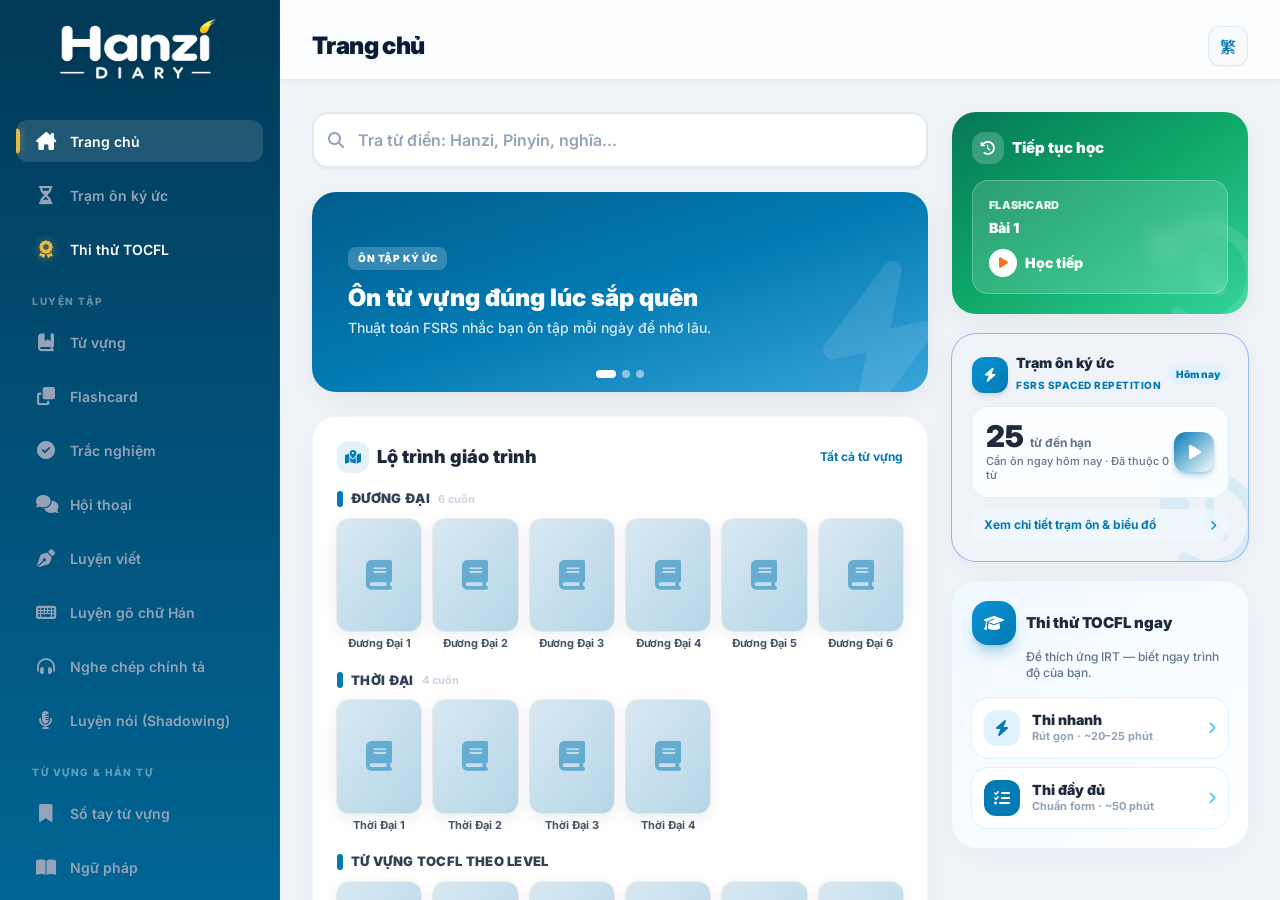
==== commit 6e342a09: "perf(audio): instant TTS playback for examples, async edge-tts & preloading v2.5.2" ====
--- a/index.html
+++ b/index.html
@@ -5,9 +5,9 @@
 <head>
 
 <script>
-// Tự động dọn dẹp triệt để cache và cập nhật Service Worker lên v2.5.1
+// Tự động dọn dẹp triệt để cache và cập nhật Service Worker lên v2.5.2
 (function() {
-    const CURRENT_APP_VER = '2.5.1';
+    const CURRENT_APP_VER = '2.5.2';
     const storedVer = localStorage.getItem('hanzi_app_cache_ver');
     if (storedVer !== CURRENT_APP_VER) {
         localStorage.setItem('hanzi_app_cache_ver', CURRENT_APP_VER);
@@ -932,14 +932,14 @@
 
     <link rel="canonical" href="https://p.vql.vn/" />
 
-    <link rel="icon" type="image/x-icon" href="favicon.ico?v=2.5.1">
-    <link rel="icon" type="image/png" sizes="192x192" href="static/img/icon-512.png?v=2.5.1">
-    <link rel="icon" type="image/png" sizes="512x512" href="static/img/icon-512.png?v=2.5.1">
-    <link rel="icon" type="image/png" href="static/img/favicon-blue.png?v=2.5.1">
-    <link rel="apple-touch-icon" href="static/img/apple-touch-icon.png?v=2.5.1">
-    <link rel="apple-touch-icon" sizes="180x180" href="static/img/apple-touch-icon.png?v=2.5.1">
-    <link rel="apple-touch-icon" sizes="192x192" href="static/img/icon-maskable-192.png?v=2.5.1">
-    <link rel="apple-touch-icon" sizes="512x512" href="static/img/icon-maskable-512.png?v=2.5.1">
+    <link rel="icon" type="image/x-icon" href="favicon.ico?v=2.5.2">
+    <link rel="icon" type="image/png" sizes="192x192" href="static/img/icon-512.png?v=2.5.2">
+    <link rel="icon" type="image/png" sizes="512x512" href="static/img/icon-512.png?v=2.5.2">
+    <link rel="icon" type="image/png" href="static/img/favicon-blue.png?v=2.5.2">
+    <link rel="apple-touch-icon" href="static/img/apple-touch-icon.png?v=2.5.2">
+    <link rel="apple-touch-icon" sizes="180x180" href="static/img/apple-touch-icon.png?v=2.5.2">
+    <link rel="apple-touch-icon" sizes="192x192" href="static/img/icon-maskable-192.png?v=2.5.2">
+    <link rel="apple-touch-icon" sizes="512x512" href="static/img/icon-maskable-512.png?v=2.5.2">
 
 
     <!-- Dark mode đã bỏ: dọn cờ cũ trong localStorage và gỡ class .dark nếu
@@ -1127,7 +1127,7 @@
     <noscript><link rel="stylesheet" href="https://fonts.googleapis.com/css2?family=Inter:wght@400;500;600;700;800;900&family=Noto+Sans+TC:wght@400;500;600;700;900&family=Noto+Sans+SC:wght@400;500;600;700;900&display=swap"></noscript>
 
     <!-- Tailwind CSS – build tĩnh từ CLI (thay thế CDN runtime). Rebuild: npm run build:css -->
-    <link rel="stylesheet" href="static/css/tw.css?v=2.5.1">
+    <link rel="stylesheet" href="static/css/tw.css?v=2.5.2">
 
     <!-- FontAwesome 6.4.0 (Offline self-hosted) -->
     <link rel="stylesheet" href="static/vendor/fontawesome/css/all.min.css" onerror="this.onerror=null;this.href='https://cdnjs.cloudflare.com/ajax/libs/font-awesome/6.5.1/css/all.min.css';">
@@ -1140,9 +1140,9 @@
 
     <script src="static/js/chart.min.js" onerror="this.onerror=null;this.src='https://cdn.jsdelivr.net/npm/chart.js@4.4.0/dist/chart.umd.min.js';" defer></script>
 
-    <script src="static/js/hanzi-writer.min.js?v=2.5.1" defer></script>
-
-    <script src="static/js/offline-store.js?v=2.5.1"></script>
+    <script src="static/js/hanzi-writer.min.js?v=2.5.2" defer></script>
+
+    <script src="static/js/offline-store.js?v=2.5.2"></script>
 
     
 
@@ -3089,7 +3089,7 @@
         <div class="h-24 flex items-center justify-center px-4 relative mb-1 w-full mt-1 shrink-0">
             <div id="sidebar-logo-wrap" class="relative inline-flex flex-col items-center select-none cursor-pointer mt-2" title="Chạm để về Trang chủ · Giữ 0.7s để làm mới (F5)">
                 <div id="sidebar-logo-ripple"></div>
-                <img id="sidebar-logo-img" src="static/img/mainlogo.png?v=2.5.1" onerror="if(!this.dataset.retried){this.dataset.retried='1';this.src=(window.location.hostname.includes('github.io')?'/hanzi-diary/':'/')+'static/img/mainlogo.png?v=2.5.1';}" alt="Hanzi Diary Logo - Nền tảng học tiếng Trung" style="width: 165px !important; max-width: 170px !important; height: auto !important;" class="w-[165px] h-auto object-contain drop-shadow-lg select-none">
+                <img id="sidebar-logo-img" src="static/img/mainlogo.png?v=2.5.2" onerror="if(!this.dataset.retried){this.dataset.retried='1';this.src=(window.location.hostname.includes('github.io')?'/hanzi-diary/':'/')+'static/img/mainlogo.png?v=2.5.2';}" alt="Hanzi Diary Logo - Nền tảng học tiếng Trung" style="width: 165px !important; max-width: 170px !important; height: auto !important;" class="w-[165px] h-auto object-contain drop-shadow-lg select-none">
                 <div id="sidebar-logo-progress"></div>
             </div>
 
@@ -3248,7 +3248,7 @@
 
             <!-- Phiên bản ứng dụng -->
             <div class="px-5 mt-auto mb-4 pt-3 border-t border-white/10 text-center select-none">
-                <span id="app-version-badge" class="text-[11px] font-semibold text-white/50 tracking-wide">v2.5.1</span>
+                <span id="app-version-badge" class="text-[11px] font-semibold text-white/50 tracking-wide">v2.5.2</span>
             </div>
 
             </nav>
@@ -4114,7 +4114,7 @@
 .vnh-word-hanzi { font-family: var(--font-chinese-tc), sans-serif; font-weight:500; font-size:1.1rem; color:#1e293b; }
 </style>
 
-    <script src="static/js/modules/vocab-notebook.js?v=2.5.1" defer></script>
+    <script src="static/js/modules/vocab-notebook.js?v=2.5.2" defer></script>
 <div id="view-grammar-hub" class="hidden max-w-6xl mx-auto w-full pb-32">
 
     <div class="mb-6 flex items-start justify-between gap-3 flex-wrap">
@@ -4274,7 +4274,7 @@
 .gmh-fc-hint { margin-top:16px; font-size:11px; color:#94a3b8; font-weight:700; text-transform:uppercase; letter-spacing:.05em; }
 </style>
 
-    <script src="static/js/modules/grammar-hub.js?v=2.5.1" defer></script>
+    <script src="static/js/modules/grammar-hub.js?v=2.5.2" defer></script>
 
             <div id="view-vocab" class="hidden max-w-5xl mx-auto w-full pb-32">
     
@@ -4415,7 +4415,17 @@
 
     function renderVocabList() {
         if (typeof preloadAudio === 'function' && Array.isArray(filteredVocabData)) {
-            preloadAudio(filteredVocabData.slice(0, 10).map(v => ttsLocalPath(v.hanzi)));
+            const initialUrls = filteredVocabData.slice(0, 12).map(v => ttsLocalPath(v.hanzi));
+            // Nạp trước ví dụ của 4 từ đầu tiên để khi bấm nghe là phát ngay 0ms
+            filteredVocabData.slice(0, 4).forEach(v => {
+                if (v && v.examples && v.examples.length > 0) {
+                    v.examples.slice(0, 2).forEach(ex => {
+                        const parsed = parseExamplePattern(getChar(ex.examples_hanzi));
+                        if (parsed && parsed.sentence) initialUrls.push(ttsLocalPath(parsed.sentence));
+                    });
+                }
+            });
+            preloadAudio(initialUrls);
         }
         const container = document.getElementById('vocab-list-container');
         if (filteredVocabData.length === 0) {
@@ -4493,7 +4503,7 @@
                                 <div class="text-xs sm:text-sm text-primary mb-1 font-bold tracking-wide">${ex.examples_pinyin}</div>
                                 <div class="text-[11px] sm:text-sm text-slate-600 font-medium">${ex.examples_translation}</div>
                             </div>
-                            <button class="bg-slate-100 text-slate-500 hover:bg-slate-200 hover:text-slate-700 active:bg-primary active:text-white transition-all w-8 h-8 sm:w-10 sm:h-10 rounded-full shrink-0 mt-0.5 sm:mt-1 flex items-center justify-center outline-none border-0 shadow-xs" data-text="${encodeURIComponent(safeTextEx)}" onclick="playTTS(this.getAttribute('data-text'), event)" title="Nghe câu ví dụ">
+                            <button class="bg-slate-100 text-slate-500 hover:bg-slate-200 hover:text-slate-700 active:bg-primary active:text-white transition-all w-8 h-8 sm:w-10 sm:h-10 rounded-full shrink-0 mt-0.5 sm:mt-1 flex items-center justify-center outline-none border-0 shadow-xs" data-text="${encodeURIComponent(safeTextEx)}" onpointerenter="if(typeof preloadAudio==='function')preloadAudio(ttsLocalPath(decodeURIComponent(this.getAttribute('data-text'))))" onclick="playTTS(this.getAttribute('data-text'), event)" title="Nghe câu ví dụ">
                                 <i class="fa-solid fa-volume-high text-xs sm:text-sm pointer-events-none transition-transform"></i>
                             </button>
                         </div>`;
@@ -4587,6 +4597,17 @@
             container.classList.add('border-td-lightBlue', 'shadow-md');
             const ctxBox = container.querySelector('.vocab-contexts-box');
             if (ctxBox) loadVocabContextsInline(ctxBox);
+            // Nạp trước âm thanh của các câu ví dụ trong thẻ này ngay khi mở chi tiết
+            if (typeof preloadAudio === 'function') {
+                const exAudioBtns = details.querySelectorAll('button[data-text]');
+                if (exAudioBtns.length > 0) {
+                    const exUrls = Array.from(exAudioBtns).map(btn => {
+                        const raw = btn.getAttribute('data-text');
+                        return raw ? ttsLocalPath(decodeURIComponent(raw)) : null;
+                    }).filter(Boolean);
+                    if (exUrls.length > 0) preloadAudio(exUrls);
+                }
+            }
         } else {
             details.classList.add('hidden');
             container.classList.remove('is-expanded');
@@ -4804,7 +4825,7 @@
     </div>
 </div>
 
-    <script src="static/js/modules/srs-engine.js?v=2.5.1" defer></script>
+    <script src="static/js/modules/srs-engine.js?v=2.5.2" defer></script>
             <div id="view-listening" class="hidden max-w-xl mx-auto flex-col items-center pt-1 sm:pt-6 pb-6 sm:pb-32 px-2 sm:px-0">
     <div class="w-full max-w-xl mx-auto flex justify-between items-center px-1 sm:px-0 mb-2 sm:mb-4 flex-nowrap gap-1">
         <div class="bg-white rounded-[20px] px-2 py-1 sm:px-6 sm:py-2.5 shadow-sm font-bold text-[11px] sm:text-sm text-slate-500 border border-slate-100 flex items-center justify-center tracking-wide shrink-0 whitespace-nowrap">
@@ -4877,7 +4898,7 @@
     </div>
 </div>
 
-    <script src="static/js/modules/writing.js?v=2.5.1" defer></script>
+    <script src="static/js/modules/writing.js?v=2.5.2" defer></script>
 
             <!-- ========================================== -->
             <!-- VIEW: LUYỆN VIẾT CHỮ HÁN (STROKE WRITING STUDIO) -->
@@ -5043,7 +5064,7 @@
 
             </div>
 
-    <script src="static/js/modules/stroke-writer.js?v=2.5.1" defer></script>
+    <script src="static/js/modules/stroke-writer.js?v=2.5.2" defer></script>
 
             <div id="view-quiz" class="hidden max-w-3xl mx-auto pt-0 sm:pt-2 pb-32">
     <div class="w-full flex justify-between items-center px-1 sm:px-0 mb-3.5 sm:mb-4 flex-nowrap" id="quiz-header">
@@ -12401,7 +12422,7 @@
 @keyframes examBlankPulse{0%,100%{box-shadow:0 0 0 0 rgba(234,88,12,.35)}50%{box-shadow:0 0 0 6px rgba(234,88,12,0)}}
 .exam-active-blank{background:#fed7aa;color:#9a3412;border-radius:6px;padding:1px 4px;font-weight:900;animation:examBlankPulse 1.6s ease-in-out infinite}</style>
 
-    <script src="static/js/modules/tocfl-exam.js?v=2.5.1" defer></script>
+    <script src="static/js/modules/tocfl-exam.js?v=2.5.2" defer></script>
             <div id="view-calculator" class="hidden max-w-7xl mx-auto pb-32">
     <div class="mb-6 sm:mb-8">
         <h2 class="text-xl sm:text-2xl md:text-[28px] font-black text-brandNavy tracking-tight">Công Cụ Tính Điểm TOCFL</h2>
@@ -12782,7 +12803,7 @@
     </div>
 </div>
 
-    <script src="static/js/modules/radicals.js?v=2.5.1" defer></script>
+    <script src="static/js/modules/radicals.js?v=2.5.2" defer></script>
 
             <div id="view-dict-lookup" class="hidden max-w-7xl mx-auto w-full pb-32">
     <div class="mb-5">
@@ -12892,7 +12913,7 @@
 /* Mobile: cột trái/phải gộp thành nút mở drawer */
 </style>
 
-    <script src="static/js/modules/dict-lookup.js?v=2.5.1" defer></script>
+    <script src="static/js/modules/dict-lookup.js?v=2.5.2" defer></script>
 
             <div id="view-luong-tu" class="hidden max-w-6xl mx-auto w-full pb-32">
 
@@ -12963,7 +12984,7 @@
 
 </div>
 
-    <script src="static/js/modules/measure-words.js?v=2.5.1" defer></script>
+    <script src="static/js/modules/measure-words.js?v=2.5.2" defer></script>
 
             <div id="view-shadowing" class="hidden w-full">
     <style>
@@ -13317,7 +13338,7 @@
     </div>
 </div>
 
-    <script src="static/js/modules/shadowing.js?v=2.5.1" defer></script>
+    <script src="static/js/modules/shadowing.js?v=2.5.2" defer></script>
 <div id="view-dictation" class="hidden w-full">
     <style>
         .dt-cue { flex: 0 0 auto; }
@@ -13522,7 +13543,7 @@
     </div>
 </div>
 
-    <script src="static/js/modules/dictation.js?v=2.5.1" defer></script>
+    <script src="static/js/modules/dictation.js?v=2.5.2" defer></script>
 
             <style>
   /* Hộp highlight cụm chữ được chọn */
@@ -16869,6 +16890,15 @@
             if (!list || !Array.isArray(list) || list.length === 0) return;
             if (typeof navigator !== 'undefined' && !navigator.onLine) return;
             const urls = list.map(v => (v && v.hanzi) ? ttsLocalPath(v.hanzi) : null).filter(Boolean);
+            // Đồng thời gom các ví dụ của 6 từ đầu bài học để nạp trước
+            list.slice(0, 6).forEach(v => {
+                if (v && v.examples && v.examples.length > 0) {
+                    v.examples.slice(0, 2).forEach(ex => {
+                        const parsed = parseExamplePattern(getChar(ex.examples_hanzi));
+                        if (parsed && parsed.sentence) urls.push(ttsLocalPath(parsed.sentence));
+                    });
+                }
+            });
             if (typeof preloadAudio === 'function') preloadAudio(urls);
         }
 
@@ -16910,10 +16940,26 @@
         // Token tăng dần mỗi lần playTTS() được gọi + cờ "đã thực sự phát"
         let __ttsToken = 0;
         let __ttsStarted = false;
+        let __currentPlayingBtn = null;
+        let __currentPlayingTimer = null;
+
+        function __clearPlayingBtn() {
+            if (__currentPlayingTimer) {
+                clearTimeout(__currentPlayingTimer);
+                __currentPlayingTimer = null;
+            }
+            if (__currentPlayingBtn) {
+                __currentPlayingBtn.classList.remove('fc-audio-playing');
+                __currentPlayingBtn = null;
+            }
+        }
 
         function ttsBindStarted(token) {
             globalAudioPlayer.onplaying = () => {
                 if (token === __ttsToken) __ttsStarted = true;
+            };
+            globalAudioPlayer.onended = () => {
+                __clearPlayingBtn();
             };
         }
 
@@ -16934,15 +16980,25 @@
                     else if (activeView.id === 'view-quiz') triggerBtn = document.getElementById('quiz-tts-btn') || activeView.querySelector('button[onclick*="playTTS"]');
                 }
             }
+            if (__currentPlayingBtn && __currentPlayingBtn !== triggerBtn) {
+                __clearPlayingBtn();
+            }
             if (triggerBtn) {
+                __currentPlayingBtn = triggerBtn;
                 triggerBtn.classList.add('fc-audio-playing');
-                setTimeout(() => triggerBtn.classList.remove('fc-audio-playing'), 260);
-            }
-
-            if (!encodedText) return;
+                __currentPlayingTimer = setTimeout(__clearPlayingBtn, 6000);
+            }
+
+            if (!encodedText) {
+                __clearPlayingBtn();
+                return;
+            }
 
             const text = decodeURIComponent(encodedText).replace(/["']/g, '').trim();
-            if (!text) return;
+            if (!text) {
+                __clearPlayingBtn();
+                return;
+            }
 
             const localUrl = ttsLocalPath(text);
             const token = ++__ttsToken;
@@ -17022,9 +17078,15 @@
 
         function playTTSFallback(text) {
             try {
-                if (!text || typeof window === 'undefined' || !('speechSynthesis' in window)) return;
+                if (!text || typeof window === 'undefined' || !('speechSynthesis' in window)) {
+                    __clearPlayingBtn();
+                    return;
+                }
                 const clean = (text || '').split(/[/／]/)[0].replace(/["']/g, '').trim();
-                if (!clean) return;
+                if (!clean) {
+                    __clearPlayingBtn();
+                    return;
+                }
 
                 if (!__ttsVoices || __ttsVoices.length === 0) {
                     __loadTtsVoices();
@@ -17048,12 +17110,17 @@
                     window.speechSynthesis.cancel();
                 }
 
+                u.onend = () => {
+                    __clearPlayingBtn();
+                };
                 u.onerror = (e) => {
+                    __clearPlayingBtn();
                     console.warn('[TTS] Web Speech API error:', e);
                 };
 
                 window.speechSynthesis.speak(u);
             } catch (e) {
+                __clearPlayingBtn();
                 console.warn('[TTS] Web Speech API fallback failed:', e);
             }
         }
@@ -18517,7 +18584,7 @@
 
             window.addEventListener('load', () => {
                 const isGh = window.location.hostname.includes('github.io');
-                const swUrl = isGh ? 'sw.js?v=2.5.1' : '/sw.js?v=2.5.1';
+                const swUrl = isGh ? 'sw.js?v=2.5.2' : '/sw.js?v=2.5.2';
                 const swScope = isGh ? './' : '/';
                 navigator.serviceWorker.register(swUrl, { scope: swScope })
                     .then((reg) => {
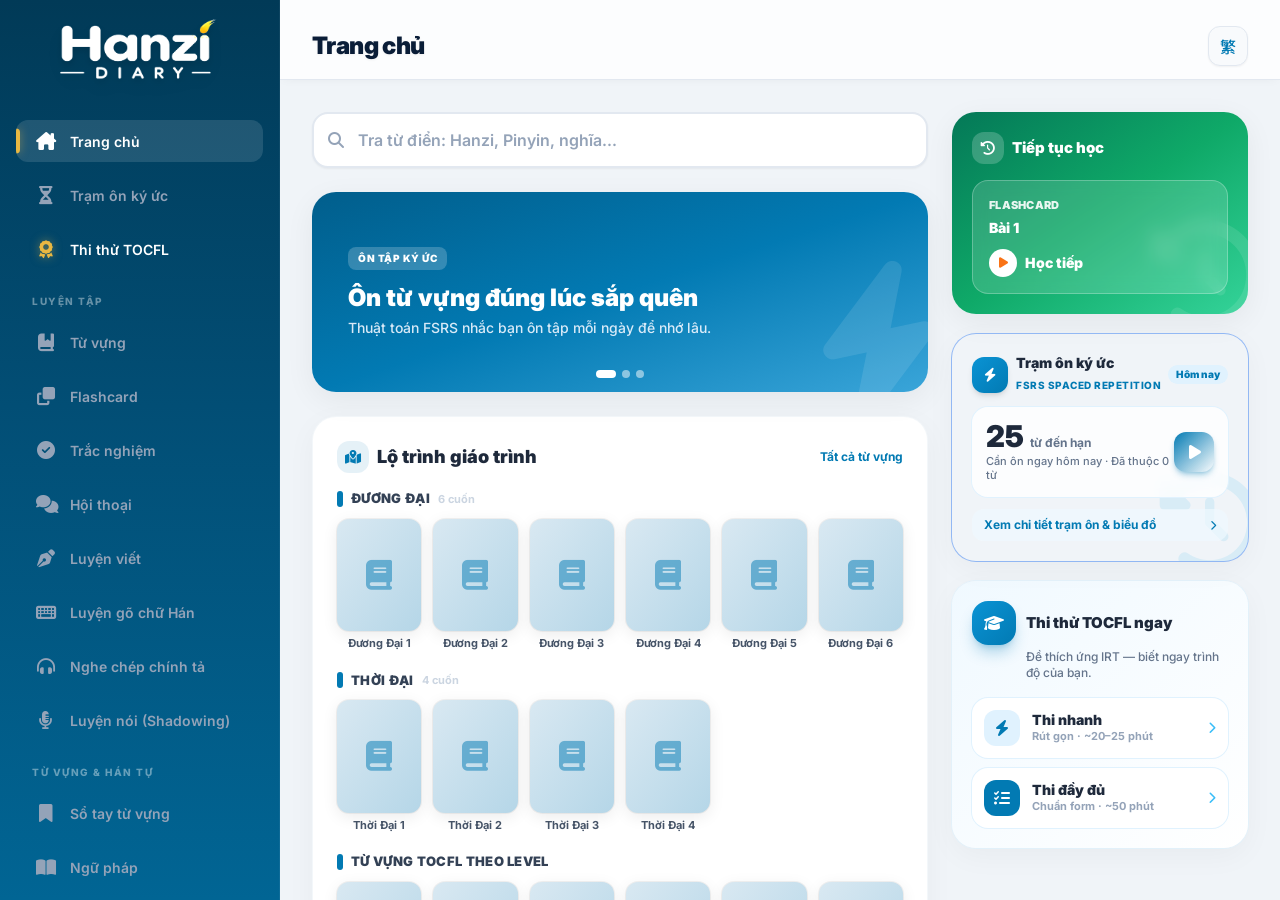
==== commit 049b677f: "fix(ui): eliminate mobile sidebar shadow bleeding on left edge v2.5.3" ====
--- a/index.html
+++ b/index.html
@@ -7,7 +7,7 @@
 <script>
 // Tự động dọn dẹp triệt để cache và cập nhật Service Worker lên v2.5.2
 (function() {
-    const CURRENT_APP_VER = '2.5.2';
+    const CURRENT_APP_VER = '2.5.3';
     const storedVer = localStorage.getItem('hanzi_app_cache_ver');
     if (storedVer !== CURRENT_APP_VER) {
         localStorage.setItem('hanzi_app_cache_ver', CURRENT_APP_VER);
@@ -3017,7 +3017,17 @@
         @media (max-width: 767px) {
             #sidebar {
                 z-index: 999 !important;
-                box-shadow: 8px 0 32px rgba(0, 0, 0, 0.35);
+                box-shadow: none !important;
+            }
+            #sidebar.-translate-x-full {
+                transform: translateX(calc(-100% - 60px)) !important;
+                box-shadow: none !important;
+                pointer-events: none !important;
+            }
+            body.sidebar-open #sidebar {
+                box-shadow: 8px 0 32px rgba(0, 0, 0, 0.35) !important;
+                transform: translateX(0) !important;
+                pointer-events: auto !important;
             }
             body.sidebar-open {
                 overflow: hidden !important;
@@ -3084,7 +3094,7 @@
     </div>
 
     <aside id="sidebar" style="padding-top: env(safe-area-inset-top, 0px);"
-        class="fixed md:relative w-[280px] h-full sidebar-gradient flex flex-col shrink-0 z-[120] shadow-2xl md:shadow-none border-r border-white/5 transition-transform duration-300 ease-in-out -translate-x-full md:translate-x-0">
+        class="fixed md:relative w-[280px] h-full sidebar-gradient flex flex-col shrink-0 z-[120] shadow-none md:shadow-none border-r border-white/5 transition-transform duration-300 ease-in-out -translate-x-full md:translate-x-0">
 
         <div class="h-24 flex items-center justify-center px-4 relative mb-1 w-full mt-1 shrink-0">
             <div id="sidebar-logo-wrap" class="relative inline-flex flex-col items-center select-none cursor-pointer mt-2" title="Chạm để về Trang chủ · Giữ 0.7s để làm mới (F5)">
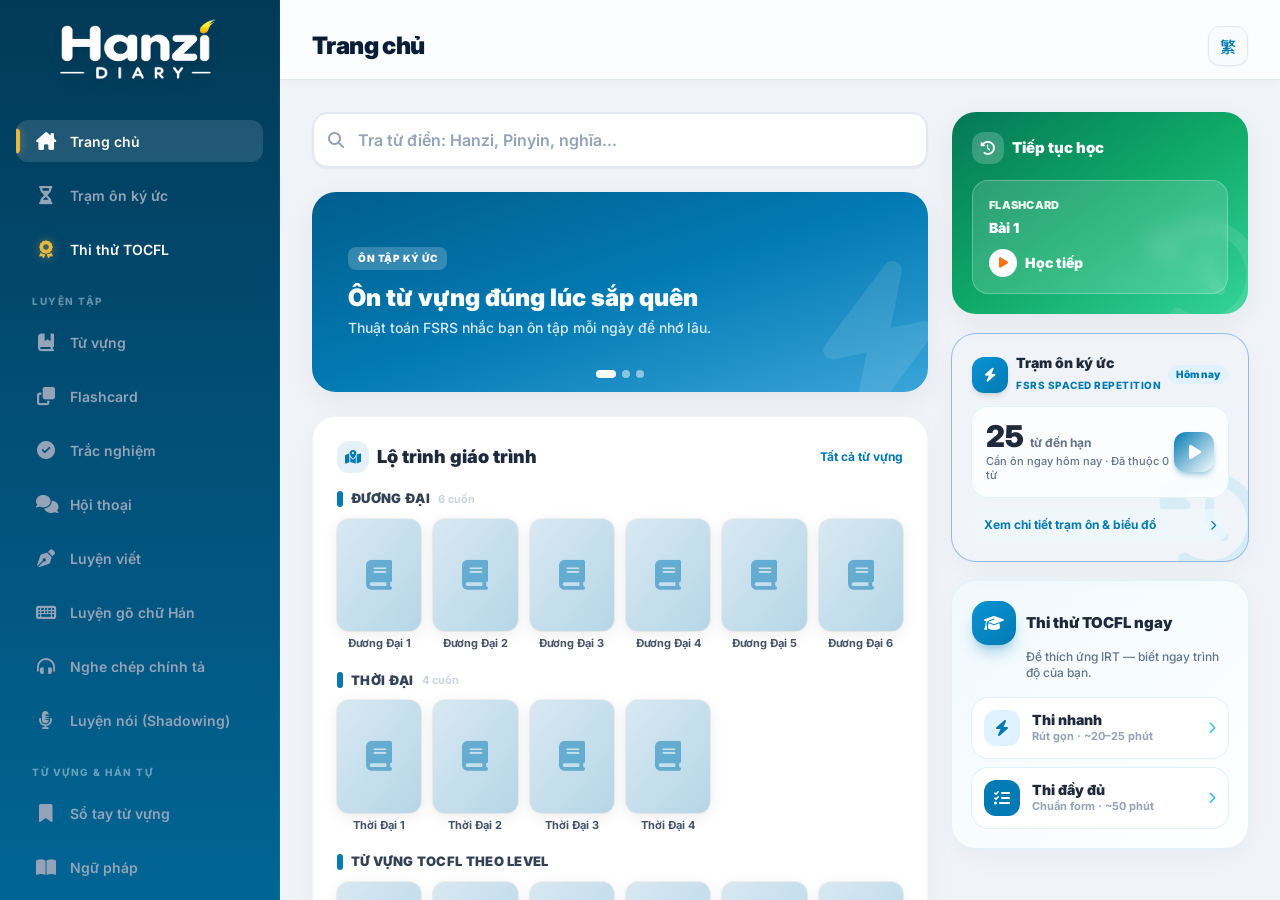
==== commit a0a0e9e2: "fix(version): update all badge, swUrl and asset queries to v2.5.3" ====
--- a/index.html
+++ b/index.html
@@ -5,7 +5,7 @@
 <head>
 
 <script>
-// Tự động dọn dẹp triệt để cache và cập nhật Service Worker lên v2.5.2
+// Tự động dọn dẹp triệt để cache và cập nhật Service Worker lên v2.5.3
 (function() {
     const CURRENT_APP_VER = '2.5.3';
     const storedVer = localStorage.getItem('hanzi_app_cache_ver');
@@ -932,14 +932,14 @@
 
     <link rel="canonical" href="https://p.vql.vn/" />
 
-    <link rel="icon" type="image/x-icon" href="favicon.ico?v=2.5.2">
-    <link rel="icon" type="image/png" sizes="192x192" href="static/img/icon-512.png?v=2.5.2">
-    <link rel="icon" type="image/png" sizes="512x512" href="static/img/icon-512.png?v=2.5.2">
-    <link rel="icon" type="image/png" href="static/img/favicon-blue.png?v=2.5.2">
-    <link rel="apple-touch-icon" href="static/img/apple-touch-icon.png?v=2.5.2">
-    <link rel="apple-touch-icon" sizes="180x180" href="static/img/apple-touch-icon.png?v=2.5.2">
-    <link rel="apple-touch-icon" sizes="192x192" href="static/img/icon-maskable-192.png?v=2.5.2">
-    <link rel="apple-touch-icon" sizes="512x512" href="static/img/icon-maskable-512.png?v=2.5.2">
+    <link rel="icon" type="image/x-icon" href="favicon.ico?v=2.5.3">
+    <link rel="icon" type="image/png" sizes="192x192" href="static/img/icon-512.png?v=2.5.3">
+    <link rel="icon" type="image/png" sizes="512x512" href="static/img/icon-512.png?v=2.5.3">
+    <link rel="icon" type="image/png" href="static/img/favicon-blue.png?v=2.5.3">
+    <link rel="apple-touch-icon" href="static/img/apple-touch-icon.png?v=2.5.3">
+    <link rel="apple-touch-icon" sizes="180x180" href="static/img/apple-touch-icon.png?v=2.5.3">
+    <link rel="apple-touch-icon" sizes="192x192" href="static/img/icon-maskable-192.png?v=2.5.3">
+    <link rel="apple-touch-icon" sizes="512x512" href="static/img/icon-maskable-512.png?v=2.5.3">
 
 
     <!-- Dark mode đã bỏ: dọn cờ cũ trong localStorage và gỡ class .dark nếu
@@ -1127,7 +1127,7 @@
     <noscript><link rel="stylesheet" href="https://fonts.googleapis.com/css2?family=Inter:wght@400;500;600;700;800;900&family=Noto+Sans+TC:wght@400;500;600;700;900&family=Noto+Sans+SC:wght@400;500;600;700;900&display=swap"></noscript>
 
     <!-- Tailwind CSS – build tĩnh từ CLI (thay thế CDN runtime). Rebuild: npm run build:css -->
-    <link rel="stylesheet" href="static/css/tw.css?v=2.5.2">
+    <link rel="stylesheet" href="static/css/tw.css?v=2.5.3">
 
     <!-- FontAwesome 6.4.0 (Offline self-hosted) -->
     <link rel="stylesheet" href="static/vendor/fontawesome/css/all.min.css" onerror="this.onerror=null;this.href='https://cdnjs.cloudflare.com/ajax/libs/font-awesome/6.5.1/css/all.min.css';">
@@ -1140,9 +1140,9 @@
 
     <script src="static/js/chart.min.js" onerror="this.onerror=null;this.src='https://cdn.jsdelivr.net/npm/chart.js@4.4.0/dist/chart.umd.min.js';" defer></script>
 
-    <script src="static/js/hanzi-writer.min.js?v=2.5.2" defer></script>
-
-    <script src="static/js/offline-store.js?v=2.5.2"></script>
+    <script src="static/js/hanzi-writer.min.js?v=2.5.3" defer></script>
+
+    <script src="static/js/offline-store.js?v=2.5.3"></script>
 
     
 
@@ -3099,7 +3099,7 @@
         <div class="h-24 flex items-center justify-center px-4 relative mb-1 w-full mt-1 shrink-0">
             <div id="sidebar-logo-wrap" class="relative inline-flex flex-col items-center select-none cursor-pointer mt-2" title="Chạm để về Trang chủ · Giữ 0.7s để làm mới (F5)">
                 <div id="sidebar-logo-ripple"></div>
-                <img id="sidebar-logo-img" src="static/img/mainlogo.png?v=2.5.2" onerror="if(!this.dataset.retried){this.dataset.retried='1';this.src=(window.location.hostname.includes('github.io')?'/hanzi-diary/':'/')+'static/img/mainlogo.png?v=2.5.2';}" alt="Hanzi Diary Logo - Nền tảng học tiếng Trung" style="width: 165px !important; max-width: 170px !important; height: auto !important;" class="w-[165px] h-auto object-contain drop-shadow-lg select-none">
+                <img id="sidebar-logo-img" src="static/img/mainlogo.png?v=2.5.3" onerror="if(!this.dataset.retried){this.dataset.retried='1';this.src=(window.location.hostname.includes('github.io')?'/hanzi-diary/':'/')+'static/img/mainlogo.png?v=2.5.3';}" alt="Hanzi Diary Logo - Nền tảng học tiếng Trung" style="width: 165px !important; max-width: 170px !important; height: auto !important;" class="w-[165px] h-auto object-contain drop-shadow-lg select-none">
                 <div id="sidebar-logo-progress"></div>
             </div>
 
@@ -3258,7 +3258,7 @@
 
             <!-- Phiên bản ứng dụng -->
             <div class="px-5 mt-auto mb-4 pt-3 border-t border-white/10 text-center select-none">
-                <span id="app-version-badge" class="text-[11px] font-semibold text-white/50 tracking-wide">v2.5.2</span>
+                <span id="app-version-badge" class="text-[11px] font-semibold text-white/50 tracking-wide">v2.5.3</span>
             </div>
 
             </nav>
@@ -4124,7 +4124,7 @@
 .vnh-word-hanzi { font-family: var(--font-chinese-tc), sans-serif; font-weight:500; font-size:1.1rem; color:#1e293b; }
 </style>
 
-    <script src="static/js/modules/vocab-notebook.js?v=2.5.2" defer></script>
+    <script src="static/js/modules/vocab-notebook.js?v=2.5.3" defer></script>
 <div id="view-grammar-hub" class="hidden max-w-6xl mx-auto w-full pb-32">
 
     <div class="mb-6 flex items-start justify-between gap-3 flex-wrap">
@@ -4284,7 +4284,7 @@
 .gmh-fc-hint { margin-top:16px; font-size:11px; color:#94a3b8; font-weight:700; text-transform:uppercase; letter-spacing:.05em; }
 </style>
 
-    <script src="static/js/modules/grammar-hub.js?v=2.5.2" defer></script>
+    <script src="static/js/modules/grammar-hub.js?v=2.5.3" defer></script>
 
             <div id="view-vocab" class="hidden max-w-5xl mx-auto w-full pb-32">
     
@@ -4835,7 +4835,7 @@
     </div>
 </div>
 
-    <script src="static/js/modules/srs-engine.js?v=2.5.2" defer></script>
+    <script src="static/js/modules/srs-engine.js?v=2.5.3" defer></script>
             <div id="view-listening" class="hidden max-w-xl mx-auto flex-col items-center pt-1 sm:pt-6 pb-6 sm:pb-32 px-2 sm:px-0">
     <div class="w-full max-w-xl mx-auto flex justify-between items-center px-1 sm:px-0 mb-2 sm:mb-4 flex-nowrap gap-1">
         <div class="bg-white rounded-[20px] px-2 py-1 sm:px-6 sm:py-2.5 shadow-sm font-bold text-[11px] sm:text-sm text-slate-500 border border-slate-100 flex items-center justify-center tracking-wide shrink-0 whitespace-nowrap">
@@ -4908,7 +4908,7 @@
     </div>
 </div>
 
-    <script src="static/js/modules/writing.js?v=2.5.2" defer></script>
+    <script src="static/js/modules/writing.js?v=2.5.3" defer></script>
 
             <!-- ========================================== -->
             <!-- VIEW: LUYỆN VIẾT CHỮ HÁN (STROKE WRITING STUDIO) -->
@@ -5074,7 +5074,7 @@
 
             </div>
 
-    <script src="static/js/modules/stroke-writer.js?v=2.5.2" defer></script>
+    <script src="static/js/modules/stroke-writer.js?v=2.5.3" defer></script>
 
             <div id="view-quiz" class="hidden max-w-3xl mx-auto pt-0 sm:pt-2 pb-32">
     <div class="w-full flex justify-between items-center px-1 sm:px-0 mb-3.5 sm:mb-4 flex-nowrap" id="quiz-header">
@@ -12432,7 +12432,7 @@
 @keyframes examBlankPulse{0%,100%{box-shadow:0 0 0 0 rgba(234,88,12,.35)}50%{box-shadow:0 0 0 6px rgba(234,88,12,0)}}
 .exam-active-blank{background:#fed7aa;color:#9a3412;border-radius:6px;padding:1px 4px;font-weight:900;animation:examBlankPulse 1.6s ease-in-out infinite}</style>
 
-    <script src="static/js/modules/tocfl-exam.js?v=2.5.2" defer></script>
+    <script src="static/js/modules/tocfl-exam.js?v=2.5.3" defer></script>
             <div id="view-calculator" class="hidden max-w-7xl mx-auto pb-32">
     <div class="mb-6 sm:mb-8">
         <h2 class="text-xl sm:text-2xl md:text-[28px] font-black text-brandNavy tracking-tight">Công Cụ Tính Điểm TOCFL</h2>
@@ -12813,7 +12813,7 @@
     </div>
 </div>
 
-    <script src="static/js/modules/radicals.js?v=2.5.2" defer></script>
+    <script src="static/js/modules/radicals.js?v=2.5.3" defer></script>
 
             <div id="view-dict-lookup" class="hidden max-w-7xl mx-auto w-full pb-32">
     <div class="mb-5">
@@ -12923,7 +12923,7 @@
 /* Mobile: cột trái/phải gộp thành nút mở drawer */
 </style>
 
-    <script src="static/js/modules/dict-lookup.js?v=2.5.2" defer></script>
+    <script src="static/js/modules/dict-lookup.js?v=2.5.3" defer></script>
 
             <div id="view-luong-tu" class="hidden max-w-6xl mx-auto w-full pb-32">
 
@@ -12994,7 +12994,7 @@
 
 </div>
 
-    <script src="static/js/modules/measure-words.js?v=2.5.2" defer></script>
+    <script src="static/js/modules/measure-words.js?v=2.5.3" defer></script>
 
             <div id="view-shadowing" class="hidden w-full">
     <style>
@@ -13348,7 +13348,7 @@
     </div>
 </div>
 
-    <script src="static/js/modules/shadowing.js?v=2.5.2" defer></script>
+    <script src="static/js/modules/shadowing.js?v=2.5.3" defer></script>
 <div id="view-dictation" class="hidden w-full">
     <style>
         .dt-cue { flex: 0 0 auto; }
@@ -13553,7 +13553,7 @@
     </div>
 </div>
 
-    <script src="static/js/modules/dictation.js?v=2.5.2" defer></script>
+    <script src="static/js/modules/dictation.js?v=2.5.3" defer></script>
 
             <style>
   /* Hộp highlight cụm chữ được chọn */
@@ -18594,7 +18594,7 @@
 
             window.addEventListener('load', () => {
                 const isGh = window.location.hostname.includes('github.io');
-                const swUrl = isGh ? 'sw.js?v=2.5.2' : '/sw.js?v=2.5.2';
+                const swUrl = isGh ? 'sw.js?v=2.5.3' : '/sw.js?v=2.5.3';
                 const swScope = isGh ? './' : '/';
                 navigator.serviceWorker.register(swUrl, { scope: swScope })
                     .then((reg) => {
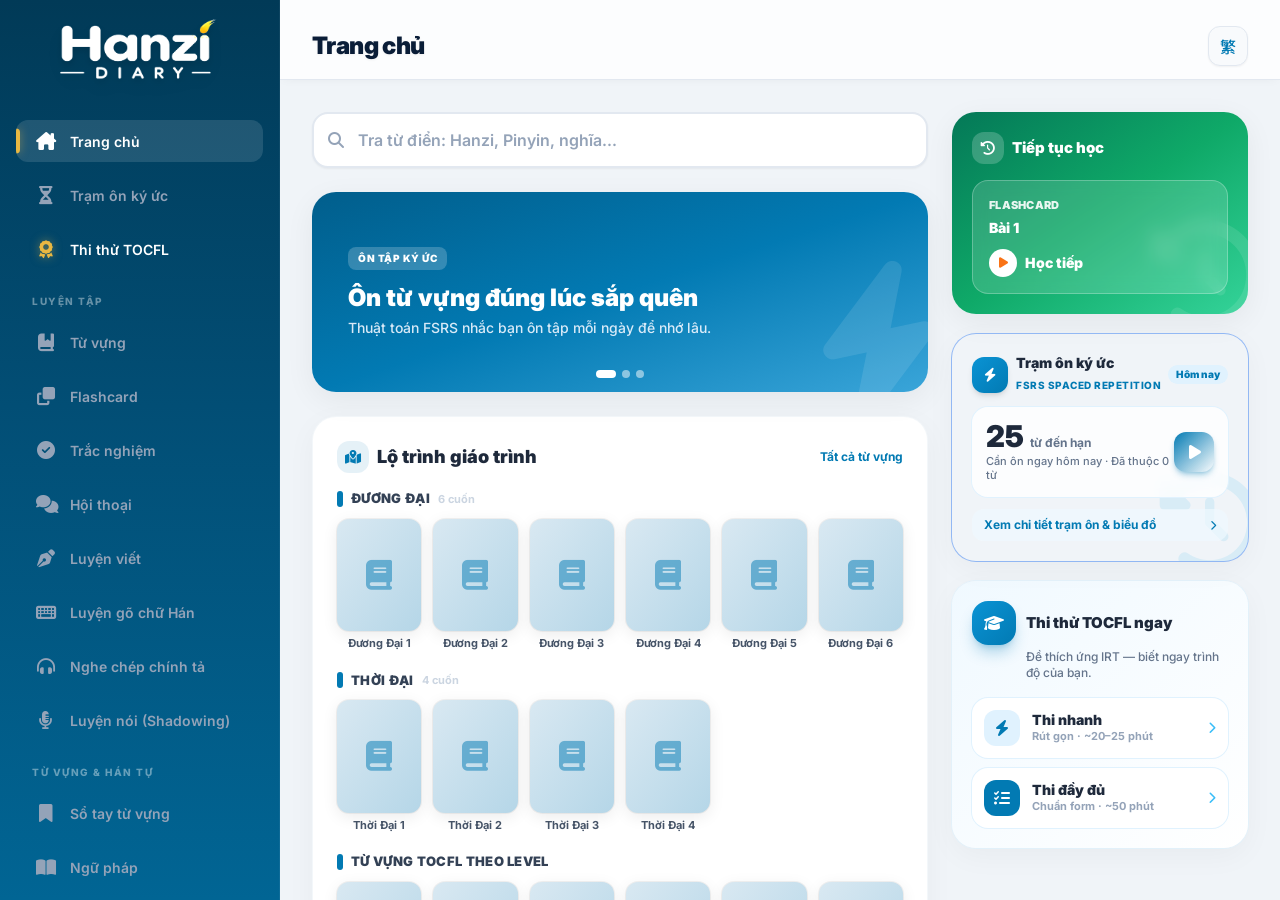
==== commit e64f3aed: "fix(search): prioritize core semantic meaning matches, rank everyday words by band and bump v2.5.4" ====
--- a/index.html
+++ b/index.html
@@ -5,9 +5,9 @@
 <head>
 
 <script>
-// Tự động dọn dẹp triệt để cache và cập nhật Service Worker lên v2.5.3
+// Tự động dọn dẹp triệt để cache và cập nhật Service Worker lên v2.5.4
 (function() {
-    const CURRENT_APP_VER = '2.5.3';
+    const CURRENT_APP_VER = '2.5.4';
     const storedVer = localStorage.getItem('hanzi_app_cache_ver');
     if (storedVer !== CURRENT_APP_VER) {
         localStorage.setItem('hanzi_app_cache_ver', CURRENT_APP_VER);
@@ -932,14 +932,14 @@
 
     <link rel="canonical" href="https://p.vql.vn/" />
 
-    <link rel="icon" type="image/x-icon" href="favicon.ico?v=2.5.3">
-    <link rel="icon" type="image/png" sizes="192x192" href="static/img/icon-512.png?v=2.5.3">
-    <link rel="icon" type="image/png" sizes="512x512" href="static/img/icon-512.png?v=2.5.3">
-    <link rel="icon" type="image/png" href="static/img/favicon-blue.png?v=2.5.3">
-    <link rel="apple-touch-icon" href="static/img/apple-touch-icon.png?v=2.5.3">
-    <link rel="apple-touch-icon" sizes="180x180" href="static/img/apple-touch-icon.png?v=2.5.3">
-    <link rel="apple-touch-icon" sizes="192x192" href="static/img/icon-maskable-192.png?v=2.5.3">
-    <link rel="apple-touch-icon" sizes="512x512" href="static/img/icon-maskable-512.png?v=2.5.3">
+    <link rel="icon" type="image/x-icon" href="favicon.ico?v=2.5.4">
+    <link rel="icon" type="image/png" sizes="192x192" href="static/img/icon-512.png?v=2.5.4">
+    <link rel="icon" type="image/png" sizes="512x512" href="static/img/icon-512.png?v=2.5.4">
+    <link rel="icon" type="image/png" href="static/img/favicon-blue.png?v=2.5.4">
+    <link rel="apple-touch-icon" href="static/img/apple-touch-icon.png?v=2.5.4">
+    <link rel="apple-touch-icon" sizes="180x180" href="static/img/apple-touch-icon.png?v=2.5.4">
+    <link rel="apple-touch-icon" sizes="192x192" href="static/img/icon-maskable-192.png?v=2.5.4">
+    <link rel="apple-touch-icon" sizes="512x512" href="static/img/icon-maskable-512.png?v=2.5.4">
 
 
     <!-- Dark mode đã bỏ: dọn cờ cũ trong localStorage và gỡ class .dark nếu
@@ -1127,7 +1127,7 @@
     <noscript><link rel="stylesheet" href="https://fonts.googleapis.com/css2?family=Inter:wght@400;500;600;700;800;900&family=Noto+Sans+TC:wght@400;500;600;700;900&family=Noto+Sans+SC:wght@400;500;600;700;900&display=swap"></noscript>
 
     <!-- Tailwind CSS – build tĩnh từ CLI (thay thế CDN runtime). Rebuild: npm run build:css -->
-    <link rel="stylesheet" href="static/css/tw.css?v=2.5.3">
+    <link rel="stylesheet" href="static/css/tw.css?v=2.5.4">
 
     <!-- FontAwesome 6.4.0 (Offline self-hosted) -->
     <link rel="stylesheet" href="static/vendor/fontawesome/css/all.min.css" onerror="this.onerror=null;this.href='https://cdnjs.cloudflare.com/ajax/libs/font-awesome/6.5.1/css/all.min.css';">
@@ -1140,9 +1140,9 @@
 
     <script src="static/js/chart.min.js" onerror="this.onerror=null;this.src='https://cdn.jsdelivr.net/npm/chart.js@4.4.0/dist/chart.umd.min.js';" defer></script>
 
-    <script src="static/js/hanzi-writer.min.js?v=2.5.3" defer></script>
-
-    <script src="static/js/offline-store.js?v=2.5.3"></script>
+    <script src="static/js/hanzi-writer.min.js?v=2.5.4" defer></script>
+
+    <script src="static/js/offline-store.js?v=2.5.4"></script>
 
     
 
@@ -3099,7 +3099,7 @@
         <div class="h-24 flex items-center justify-center px-4 relative mb-1 w-full mt-1 shrink-0">
             <div id="sidebar-logo-wrap" class="relative inline-flex flex-col items-center select-none cursor-pointer mt-2" title="Chạm để về Trang chủ · Giữ 0.7s để làm mới (F5)">
                 <div id="sidebar-logo-ripple"></div>
-                <img id="sidebar-logo-img" src="static/img/mainlogo.png?v=2.5.3" onerror="if(!this.dataset.retried){this.dataset.retried='1';this.src=(window.location.hostname.includes('github.io')?'/hanzi-diary/':'/')+'static/img/mainlogo.png?v=2.5.3';}" alt="Hanzi Diary Logo - Nền tảng học tiếng Trung" style="width: 165px !important; max-width: 170px !important; height: auto !important;" class="w-[165px] h-auto object-contain drop-shadow-lg select-none">
+                <img id="sidebar-logo-img" src="static/img/mainlogo.png?v=2.5.4" onerror="if(!this.dataset.retried){this.dataset.retried='1';this.src=(window.location.hostname.includes('github.io')?'/hanzi-diary/':'/')+'static/img/mainlogo.png?v=2.5.4';}" alt="Hanzi Diary Logo - Nền tảng học tiếng Trung" style="width: 165px !important; max-width: 170px !important; height: auto !important;" class="w-[165px] h-auto object-contain drop-shadow-lg select-none">
                 <div id="sidebar-logo-progress"></div>
             </div>
 
@@ -3258,7 +3258,7 @@
 
             <!-- Phiên bản ứng dụng -->
             <div class="px-5 mt-auto mb-4 pt-3 border-t border-white/10 text-center select-none">
-                <span id="app-version-badge" class="text-[11px] font-semibold text-white/50 tracking-wide">v2.5.3</span>
+                <span id="app-version-badge" class="text-[11px] font-semibold text-white/50 tracking-wide">v2.5.4</span>
             </div>
 
             </nav>
@@ -4124,7 +4124,7 @@
 .vnh-word-hanzi { font-family: var(--font-chinese-tc), sans-serif; font-weight:500; font-size:1.1rem; color:#1e293b; }
 </style>
 
-    <script src="static/js/modules/vocab-notebook.js?v=2.5.3" defer></script>
+    <script src="static/js/modules/vocab-notebook.js?v=2.5.4" defer></script>
 <div id="view-grammar-hub" class="hidden max-w-6xl mx-auto w-full pb-32">
 
     <div class="mb-6 flex items-start justify-between gap-3 flex-wrap">
@@ -4284,7 +4284,7 @@
 .gmh-fc-hint { margin-top:16px; font-size:11px; color:#94a3b8; font-weight:700; text-transform:uppercase; letter-spacing:.05em; }
 </style>
 
-    <script src="static/js/modules/grammar-hub.js?v=2.5.3" defer></script>
+    <script src="static/js/modules/grammar-hub.js?v=2.5.4" defer></script>
 
             <div id="view-vocab" class="hidden max-w-5xl mx-auto w-full pb-32">
     
@@ -4835,7 +4835,7 @@
     </div>
 </div>
 
-    <script src="static/js/modules/srs-engine.js?v=2.5.3" defer></script>
+    <script src="static/js/modules/srs-engine.js?v=2.5.4" defer></script>
             <div id="view-listening" class="hidden max-w-xl mx-auto flex-col items-center pt-1 sm:pt-6 pb-6 sm:pb-32 px-2 sm:px-0">
     <div class="w-full max-w-xl mx-auto flex justify-between items-center px-1 sm:px-0 mb-2 sm:mb-4 flex-nowrap gap-1">
         <div class="bg-white rounded-[20px] px-2 py-1 sm:px-6 sm:py-2.5 shadow-sm font-bold text-[11px] sm:text-sm text-slate-500 border border-slate-100 flex items-center justify-center tracking-wide shrink-0 whitespace-nowrap">
@@ -4908,7 +4908,7 @@
     </div>
 </div>
 
-    <script src="static/js/modules/writing.js?v=2.5.3" defer></script>
+    <script src="static/js/modules/writing.js?v=2.5.4" defer></script>
 
             <!-- ========================================== -->
             <!-- VIEW: LUYỆN VIẾT CHỮ HÁN (STROKE WRITING STUDIO) -->
@@ -5074,7 +5074,7 @@
 
             </div>
 
-    <script src="static/js/modules/stroke-writer.js?v=2.5.3" defer></script>
+    <script src="static/js/modules/stroke-writer.js?v=2.5.4" defer></script>
 
             <div id="view-quiz" class="hidden max-w-3xl mx-auto pt-0 sm:pt-2 pb-32">
     <div class="w-full flex justify-between items-center px-1 sm:px-0 mb-3.5 sm:mb-4 flex-nowrap" id="quiz-header">
@@ -12432,7 +12432,7 @@
 @keyframes examBlankPulse{0%,100%{box-shadow:0 0 0 0 rgba(234,88,12,.35)}50%{box-shadow:0 0 0 6px rgba(234,88,12,0)}}
 .exam-active-blank{background:#fed7aa;color:#9a3412;border-radius:6px;padding:1px 4px;font-weight:900;animation:examBlankPulse 1.6s ease-in-out infinite}</style>
 
-    <script src="static/js/modules/tocfl-exam.js?v=2.5.3" defer></script>
+    <script src="static/js/modules/tocfl-exam.js?v=2.5.4" defer></script>
             <div id="view-calculator" class="hidden max-w-7xl mx-auto pb-32">
     <div class="mb-6 sm:mb-8">
         <h2 class="text-xl sm:text-2xl md:text-[28px] font-black text-brandNavy tracking-tight">Công Cụ Tính Điểm TOCFL</h2>
@@ -12813,7 +12813,7 @@
     </div>
 </div>
 
-    <script src="static/js/modules/radicals.js?v=2.5.3" defer></script>
+    <script src="static/js/modules/radicals.js?v=2.5.4" defer></script>
 
             <div id="view-dict-lookup" class="hidden max-w-7xl mx-auto w-full pb-32">
     <div class="mb-5">
@@ -12923,7 +12923,7 @@
 /* Mobile: cột trái/phải gộp thành nút mở drawer */
 </style>
 
-    <script src="static/js/modules/dict-lookup.js?v=2.5.3" defer></script>
+    <script src="static/js/modules/dict-lookup.js?v=2.5.4" defer></script>
 
             <div id="view-luong-tu" class="hidden max-w-6xl mx-auto w-full pb-32">
 
@@ -12994,7 +12994,7 @@
 
 </div>
 
-    <script src="static/js/modules/measure-words.js?v=2.5.3" defer></script>
+    <script src="static/js/modules/measure-words.js?v=2.5.4" defer></script>
 
             <div id="view-shadowing" class="hidden w-full">
     <style>
@@ -13348,7 +13348,7 @@
     </div>
 </div>
 
-    <script src="static/js/modules/shadowing.js?v=2.5.3" defer></script>
+    <script src="static/js/modules/shadowing.js?v=2.5.4" defer></script>
 <div id="view-dictation" class="hidden w-full">
     <style>
         .dt-cue { flex: 0 0 auto; }
@@ -13553,7 +13553,7 @@
     </div>
 </div>
 
-    <script src="static/js/modules/dictation.js?v=2.5.3" defer></script>
+    <script src="static/js/modules/dictation.js?v=2.5.4" defer></script>
 
             <style>
   /* Hộp highlight cụm chữ được chọn */
@@ -18587,14 +18587,18 @@
         const isStandalone = window.matchMedia('(display-mode: standalone)').matches || window.navigator.standalone === true;
 
         if ('serviceWorker' in navigator) {
-            // Không tự ý reload khi controllerchange để tránh bị nháy refresh ngoài ý muốn
+            let swRefreshing = false;
             navigator.serviceWorker.addEventListener('controllerchange', () => {
                 console.log('[PWA] Service Worker controller changed');
+                if (!swRefreshing) {
+                    swRefreshing = true;
+                    window.location.reload();
+                }
             });
 
             window.addEventListener('load', () => {
                 const isGh = window.location.hostname.includes('github.io');
-                const swUrl = isGh ? 'sw.js?v=2.5.3' : '/sw.js?v=2.5.3';
+                const swUrl = isGh ? 'sw.js?v=2.5.4' : '/sw.js?v=2.5.4';
                 const swScope = isGh ? './' : '/';
                 navigator.serviceWorker.register(swUrl, { scope: swScope })
                     .then((reg) => {
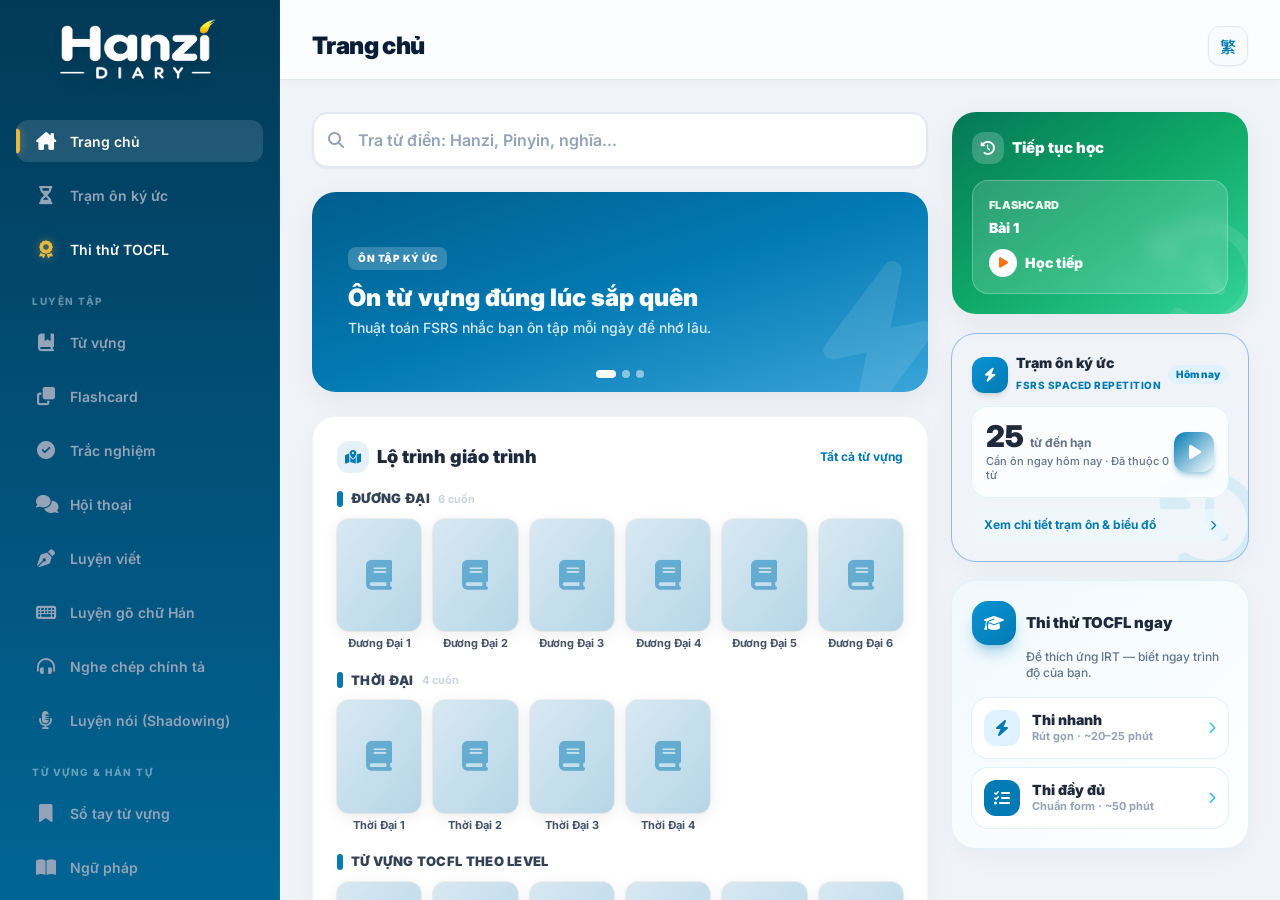
==== commit 9d9a1aa6: "feat(dict): add intelligent bidirectional auto-translate fallback with pinyin, hanviet, and tts v2.5" ====
--- a/index.html
+++ b/index.html
@@ -5,9 +5,9 @@
 <head>
 
 <script>
-// Tự động dọn dẹp triệt để cache và cập nhật Service Worker lên v2.5.4
+// Tự động dọn dẹp triệt để cache và cập nhật Service Worker lên v2.5.5
 (function() {
-    const CURRENT_APP_VER = '2.5.4';
+    const CURRENT_APP_VER = '2.5.5';
     const storedVer = localStorage.getItem('hanzi_app_cache_ver');
     if (storedVer !== CURRENT_APP_VER) {
         localStorage.setItem('hanzi_app_cache_ver', CURRENT_APP_VER);
@@ -932,14 +932,14 @@
 
     <link rel="canonical" href="https://p.vql.vn/" />
 
-    <link rel="icon" type="image/x-icon" href="favicon.ico?v=2.5.4">
-    <link rel="icon" type="image/png" sizes="192x192" href="static/img/icon-512.png?v=2.5.4">
-    <link rel="icon" type="image/png" sizes="512x512" href="static/img/icon-512.png?v=2.5.4">
-    <link rel="icon" type="image/png" href="static/img/favicon-blue.png?v=2.5.4">
-    <link rel="apple-touch-icon" href="static/img/apple-touch-icon.png?v=2.5.4">
-    <link rel="apple-touch-icon" sizes="180x180" href="static/img/apple-touch-icon.png?v=2.5.4">
-    <link rel="apple-touch-icon" sizes="192x192" href="static/img/icon-maskable-192.png?v=2.5.4">
-    <link rel="apple-touch-icon" sizes="512x512" href="static/img/icon-maskable-512.png?v=2.5.4">
+    <link rel="icon" type="image/x-icon" href="favicon.ico?v=2.5.5">
+    <link rel="icon" type="image/png" sizes="192x192" href="static/img/icon-512.png?v=2.5.5">
+    <link rel="icon" type="image/png" sizes="512x512" href="static/img/icon-512.png?v=2.5.5">
+    <link rel="icon" type="image/png" href="static/img/favicon-blue.png?v=2.5.5">
+    <link rel="apple-touch-icon" href="static/img/apple-touch-icon.png?v=2.5.5">
+    <link rel="apple-touch-icon" sizes="180x180" href="static/img/apple-touch-icon.png?v=2.5.5">
+    <link rel="apple-touch-icon" sizes="192x192" href="static/img/icon-maskable-192.png?v=2.5.5">
+    <link rel="apple-touch-icon" sizes="512x512" href="static/img/icon-maskable-512.png?v=2.5.5">
 
 
     <!-- Dark mode đã bỏ: dọn cờ cũ trong localStorage và gỡ class .dark nếu
@@ -1127,7 +1127,7 @@
     <noscript><link rel="stylesheet" href="https://fonts.googleapis.com/css2?family=Inter:wght@400;500;600;700;800;900&family=Noto+Sans+TC:wght@400;500;600;700;900&family=Noto+Sans+SC:wght@400;500;600;700;900&display=swap"></noscript>
 
     <!-- Tailwind CSS – build tĩnh từ CLI (thay thế CDN runtime). Rebuild: npm run build:css -->
-    <link rel="stylesheet" href="static/css/tw.css?v=2.5.4">
+    <link rel="stylesheet" href="static/css/tw.css?v=2.5.5">
 
     <!-- FontAwesome 6.4.0 (Offline self-hosted) -->
     <link rel="stylesheet" href="static/vendor/fontawesome/css/all.min.css" onerror="this.onerror=null;this.href='https://cdnjs.cloudflare.com/ajax/libs/font-awesome/6.5.1/css/all.min.css';">
@@ -1140,9 +1140,9 @@
 
     <script src="static/js/chart.min.js" onerror="this.onerror=null;this.src='https://cdn.jsdelivr.net/npm/chart.js@4.4.0/dist/chart.umd.min.js';" defer></script>
 
-    <script src="static/js/hanzi-writer.min.js?v=2.5.4" defer></script>
-
-    <script src="static/js/offline-store.js?v=2.5.4"></script>
+    <script src="static/js/hanzi-writer.min.js?v=2.5.5" defer></script>
+
+    <script src="static/js/offline-store.js?v=2.5.5"></script>
 
     
 
@@ -3099,7 +3099,7 @@
         <div class="h-24 flex items-center justify-center px-4 relative mb-1 w-full mt-1 shrink-0">
             <div id="sidebar-logo-wrap" class="relative inline-flex flex-col items-center select-none cursor-pointer mt-2" title="Chạm để về Trang chủ · Giữ 0.7s để làm mới (F5)">
                 <div id="sidebar-logo-ripple"></div>
-                <img id="sidebar-logo-img" src="static/img/mainlogo.png?v=2.5.4" onerror="if(!this.dataset.retried){this.dataset.retried='1';this.src=(window.location.hostname.includes('github.io')?'/hanzi-diary/':'/')+'static/img/mainlogo.png?v=2.5.4';}" alt="Hanzi Diary Logo - Nền tảng học tiếng Trung" style="width: 165px !important; max-width: 170px !important; height: auto !important;" class="w-[165px] h-auto object-contain drop-shadow-lg select-none">
+                <img id="sidebar-logo-img" src="static/img/mainlogo.png?v=2.5.5" onerror="if(!this.dataset.retried){this.dataset.retried='1';this.src=(window.location.hostname.includes('github.io')?'/hanzi-diary/':'/')+'static/img/mainlogo.png?v=2.5.5';}" alt="Hanzi Diary Logo - Nền tảng học tiếng Trung" style="width: 165px !important; max-width: 170px !important; height: auto !important;" class="w-[165px] h-auto object-contain drop-shadow-lg select-none">
                 <div id="sidebar-logo-progress"></div>
             </div>
 
@@ -3258,7 +3258,7 @@
 
             <!-- Phiên bản ứng dụng -->
             <div class="px-5 mt-auto mb-4 pt-3 border-t border-white/10 text-center select-none">
-                <span id="app-version-badge" class="text-[11px] font-semibold text-white/50 tracking-wide">v2.5.4</span>
+                <span id="app-version-badge" class="text-[11px] font-semibold text-white/50 tracking-wide">v2.5.5</span>
             </div>
 
             </nav>
@@ -4124,7 +4124,7 @@
 .vnh-word-hanzi { font-family: var(--font-chinese-tc), sans-serif; font-weight:500; font-size:1.1rem; color:#1e293b; }
 </style>
 
-    <script src="static/js/modules/vocab-notebook.js?v=2.5.4" defer></script>
+    <script src="static/js/modules/vocab-notebook.js?v=2.5.5" defer></script>
 <div id="view-grammar-hub" class="hidden max-w-6xl mx-auto w-full pb-32">
 
     <div class="mb-6 flex items-start justify-between gap-3 flex-wrap">
@@ -4284,7 +4284,7 @@
 .gmh-fc-hint { margin-top:16px; font-size:11px; color:#94a3b8; font-weight:700; text-transform:uppercase; letter-spacing:.05em; }
 </style>
 
-    <script src="static/js/modules/grammar-hub.js?v=2.5.4" defer></script>
+    <script src="static/js/modules/grammar-hub.js?v=2.5.5" defer></script>
 
             <div id="view-vocab" class="hidden max-w-5xl mx-auto w-full pb-32">
     
@@ -4835,7 +4835,7 @@
     </div>
 </div>
 
-    <script src="static/js/modules/srs-engine.js?v=2.5.4" defer></script>
+    <script src="static/js/modules/srs-engine.js?v=2.5.5" defer></script>
             <div id="view-listening" class="hidden max-w-xl mx-auto flex-col items-center pt-1 sm:pt-6 pb-6 sm:pb-32 px-2 sm:px-0">
     <div class="w-full max-w-xl mx-auto flex justify-between items-center px-1 sm:px-0 mb-2 sm:mb-4 flex-nowrap gap-1">
         <div class="bg-white rounded-[20px] px-2 py-1 sm:px-6 sm:py-2.5 shadow-sm font-bold text-[11px] sm:text-sm text-slate-500 border border-slate-100 flex items-center justify-center tracking-wide shrink-0 whitespace-nowrap">
@@ -4908,7 +4908,7 @@
     </div>
 </div>
 
-    <script src="static/js/modules/writing.js?v=2.5.4" defer></script>
+    <script src="static/js/modules/writing.js?v=2.5.5" defer></script>
 
             <!-- ========================================== -->
             <!-- VIEW: LUYỆN VIẾT CHỮ HÁN (STROKE WRITING STUDIO) -->
@@ -5074,7 +5074,7 @@
 
             </div>
 
-    <script src="static/js/modules/stroke-writer.js?v=2.5.4" defer></script>
+    <script src="static/js/modules/stroke-writer.js?v=2.5.5" defer></script>
 
             <div id="view-quiz" class="hidden max-w-3xl mx-auto pt-0 sm:pt-2 pb-32">
     <div class="w-full flex justify-between items-center px-1 sm:px-0 mb-3.5 sm:mb-4 flex-nowrap" id="quiz-header">
@@ -12432,7 +12432,7 @@
 @keyframes examBlankPulse{0%,100%{box-shadow:0 0 0 0 rgba(234,88,12,.35)}50%{box-shadow:0 0 0 6px rgba(234,88,12,0)}}
 .exam-active-blank{background:#fed7aa;color:#9a3412;border-radius:6px;padding:1px 4px;font-weight:900;animation:examBlankPulse 1.6s ease-in-out infinite}</style>
 
-    <script src="static/js/modules/tocfl-exam.js?v=2.5.4" defer></script>
+    <script src="static/js/modules/tocfl-exam.js?v=2.5.5" defer></script>
             <div id="view-calculator" class="hidden max-w-7xl mx-auto pb-32">
     <div class="mb-6 sm:mb-8">
         <h2 class="text-xl sm:text-2xl md:text-[28px] font-black text-brandNavy tracking-tight">Công Cụ Tính Điểm TOCFL</h2>
@@ -12813,7 +12813,7 @@
     </div>
 </div>
 
-    <script src="static/js/modules/radicals.js?v=2.5.4" defer></script>
+    <script src="static/js/modules/radicals.js?v=2.5.5" defer></script>
 
             <div id="view-dict-lookup" class="hidden max-w-7xl mx-auto w-full pb-32">
     <div class="mb-5">
@@ -12923,7 +12923,7 @@
 /* Mobile: cột trái/phải gộp thành nút mở drawer */
 </style>
 
-    <script src="static/js/modules/dict-lookup.js?v=2.5.4" defer></script>
+    <script src="static/js/modules/dict-lookup.js?v=2.5.5" defer></script>
 
             <div id="view-luong-tu" class="hidden max-w-6xl mx-auto w-full pb-32">
 
@@ -12994,7 +12994,7 @@
 
 </div>
 
-    <script src="static/js/modules/measure-words.js?v=2.5.4" defer></script>
+    <script src="static/js/modules/measure-words.js?v=2.5.5" defer></script>
 
             <div id="view-shadowing" class="hidden w-full">
     <style>
@@ -13348,7 +13348,7 @@
     </div>
 </div>
 
-    <script src="static/js/modules/shadowing.js?v=2.5.4" defer></script>
+    <script src="static/js/modules/shadowing.js?v=2.5.5" defer></script>
 <div id="view-dictation" class="hidden w-full">
     <style>
         .dt-cue { flex: 0 0 auto; }
@@ -13553,7 +13553,7 @@
     </div>
 </div>
 
-    <script src="static/js/modules/dictation.js?v=2.5.4" defer></script>
+    <script src="static/js/modules/dictation.js?v=2.5.5" defer></script>
 
             <style>
   /* Hộp highlight cụm chữ được chọn */
@@ -18598,7 +18598,7 @@
 
             window.addEventListener('load', () => {
                 const isGh = window.location.hostname.includes('github.io');
-                const swUrl = isGh ? 'sw.js?v=2.5.4' : '/sw.js?v=2.5.4';
+                const swUrl = isGh ? 'sw.js?v=2.5.5' : '/sw.js?v=2.5.5';
                 const swScope = isGh ? './' : '/';
                 navigator.serviceWorker.register(swUrl, { scope: swScope })
                     .then((reg) => {
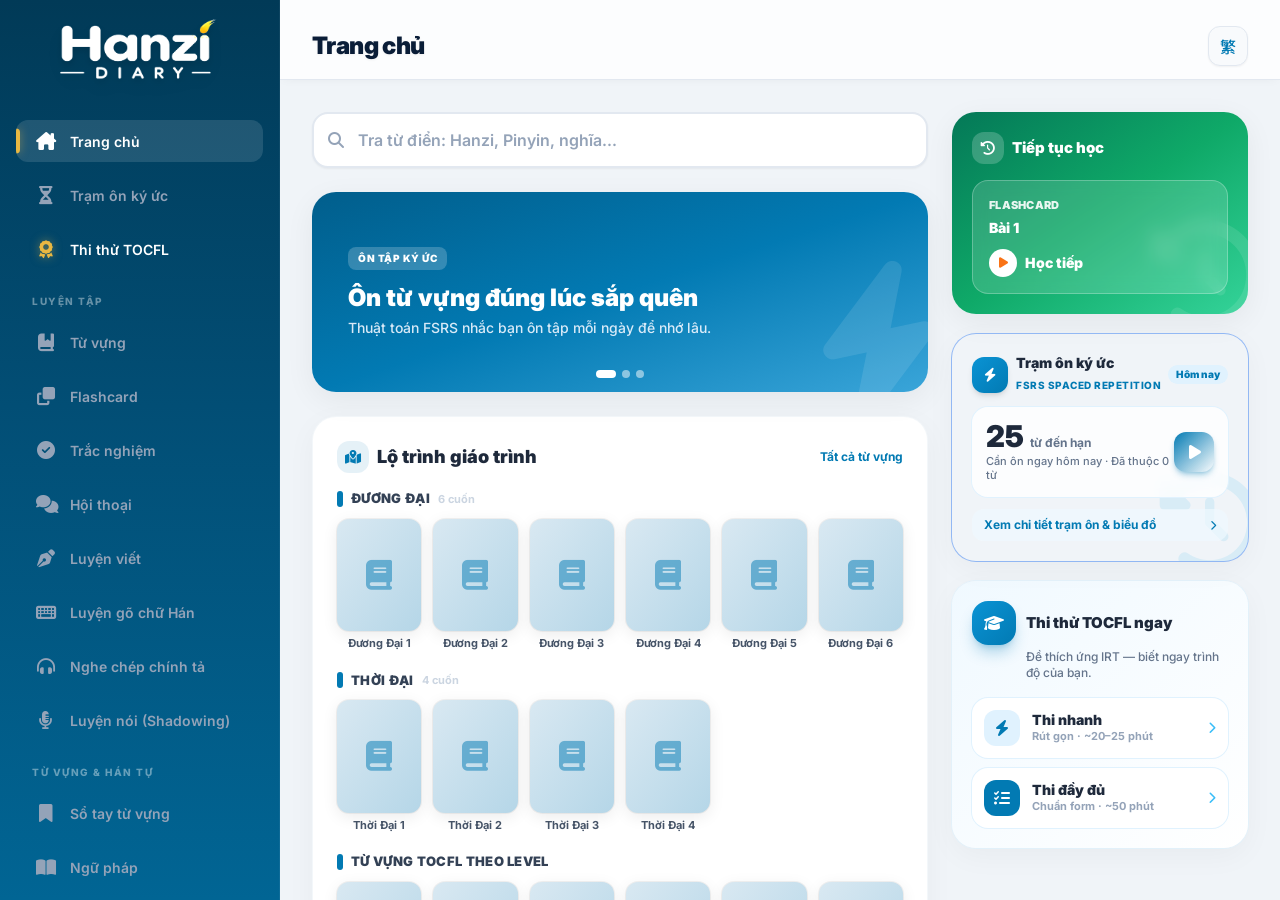
==== commit 971abc43: "fix(dict,pinyin): audit and optimize auto-translate, Taiwan Pinyin/OpenCC, cache invalidation, and X" ====
--- a/index.html
+++ b/index.html
@@ -5,9 +5,9 @@
 <head>
 
 <script>
-// Tự động dọn dẹp triệt để cache và cập nhật Service Worker lên v2.5.5
+// Tự động dọn dẹp triệt để cache và cập nhật Service Worker lên v2.5.6
 (function() {
-    const CURRENT_APP_VER = '2.5.5';
+    const CURRENT_APP_VER = '2.5.6';
     const storedVer = localStorage.getItem('hanzi_app_cache_ver');
     if (storedVer !== CURRENT_APP_VER) {
         localStorage.setItem('hanzi_app_cache_ver', CURRENT_APP_VER);
@@ -932,14 +932,14 @@
 
     <link rel="canonical" href="https://p.vql.vn/" />
 
-    <link rel="icon" type="image/x-icon" href="favicon.ico?v=2.5.5">
-    <link rel="icon" type="image/png" sizes="192x192" href="static/img/icon-512.png?v=2.5.5">
-    <link rel="icon" type="image/png" sizes="512x512" href="static/img/icon-512.png?v=2.5.5">
-    <link rel="icon" type="image/png" href="static/img/favicon-blue.png?v=2.5.5">
-    <link rel="apple-touch-icon" href="static/img/apple-touch-icon.png?v=2.5.5">
-    <link rel="apple-touch-icon" sizes="180x180" href="static/img/apple-touch-icon.png?v=2.5.5">
-    <link rel="apple-touch-icon" sizes="192x192" href="static/img/icon-maskable-192.png?v=2.5.5">
-    <link rel="apple-touch-icon" sizes="512x512" href="static/img/icon-maskable-512.png?v=2.5.5">
+    <link rel="icon" type="image/x-icon" href="favicon.ico?v=2.5.6">
+    <link rel="icon" type="image/png" sizes="192x192" href="static/img/icon-512.png?v=2.5.6">
+    <link rel="icon" type="image/png" sizes="512x512" href="static/img/icon-512.png?v=2.5.6">
+    <link rel="icon" type="image/png" href="static/img/favicon-blue.png?v=2.5.6">
+    <link rel="apple-touch-icon" href="static/img/apple-touch-icon.png?v=2.5.6">
+    <link rel="apple-touch-icon" sizes="180x180" href="static/img/apple-touch-icon.png?v=2.5.6">
+    <link rel="apple-touch-icon" sizes="192x192" href="static/img/icon-maskable-192.png?v=2.5.6">
+    <link rel="apple-touch-icon" sizes="512x512" href="static/img/icon-maskable-512.png?v=2.5.6">
 
 
     <!-- Dark mode đã bỏ: dọn cờ cũ trong localStorage và gỡ class .dark nếu
@@ -1127,7 +1127,7 @@
     <noscript><link rel="stylesheet" href="https://fonts.googleapis.com/css2?family=Inter:wght@400;500;600;700;800;900&family=Noto+Sans+TC:wght@400;500;600;700;900&family=Noto+Sans+SC:wght@400;500;600;700;900&display=swap"></noscript>
 
     <!-- Tailwind CSS – build tĩnh từ CLI (thay thế CDN runtime). Rebuild: npm run build:css -->
-    <link rel="stylesheet" href="static/css/tw.css?v=2.5.5">
+    <link rel="stylesheet" href="static/css/tw.css?v=2.5.6">
 
     <!-- FontAwesome 6.4.0 (Offline self-hosted) -->
     <link rel="stylesheet" href="static/vendor/fontawesome/css/all.min.css" onerror="this.onerror=null;this.href='https://cdnjs.cloudflare.com/ajax/libs/font-awesome/6.5.1/css/all.min.css';">
@@ -1140,9 +1140,9 @@
 
     <script src="static/js/chart.min.js" onerror="this.onerror=null;this.src='https://cdn.jsdelivr.net/npm/chart.js@4.4.0/dist/chart.umd.min.js';" defer></script>
 
-    <script src="static/js/hanzi-writer.min.js?v=2.5.5" defer></script>
-
-    <script src="static/js/offline-store.js?v=2.5.5"></script>
+    <script src="static/js/hanzi-writer.min.js?v=2.5.6" defer></script>
+
+    <script src="static/js/offline-store.js?v=2.5.6"></script>
 
     
 
@@ -3099,7 +3099,7 @@
         <div class="h-24 flex items-center justify-center px-4 relative mb-1 w-full mt-1 shrink-0">
             <div id="sidebar-logo-wrap" class="relative inline-flex flex-col items-center select-none cursor-pointer mt-2" title="Chạm để về Trang chủ · Giữ 0.7s để làm mới (F5)">
                 <div id="sidebar-logo-ripple"></div>
-                <img id="sidebar-logo-img" src="static/img/mainlogo.png?v=2.5.5" onerror="if(!this.dataset.retried){this.dataset.retried='1';this.src=(window.location.hostname.includes('github.io')?'/hanzi-diary/':'/')+'static/img/mainlogo.png?v=2.5.5';}" alt="Hanzi Diary Logo - Nền tảng học tiếng Trung" style="width: 165px !important; max-width: 170px !important; height: auto !important;" class="w-[165px] h-auto object-contain drop-shadow-lg select-none">
+                <img id="sidebar-logo-img" src="static/img/mainlogo.png?v=2.5.6" onerror="if(!this.dataset.retried){this.dataset.retried='1';this.src=(window.location.hostname.includes('github.io')?'/hanzi-diary/':'/')+'static/img/mainlogo.png?v=2.5.6';}" alt="Hanzi Diary Logo - Nền tảng học tiếng Trung" style="width: 165px !important; max-width: 170px !important; height: auto !important;" class="w-[165px] h-auto object-contain drop-shadow-lg select-none">
                 <div id="sidebar-logo-progress"></div>
             </div>
 
@@ -3258,7 +3258,7 @@
 
             <!-- Phiên bản ứng dụng -->
             <div class="px-5 mt-auto mb-4 pt-3 border-t border-white/10 text-center select-none">
-                <span id="app-version-badge" class="text-[11px] font-semibold text-white/50 tracking-wide">v2.5.5</span>
+                <span id="app-version-badge" class="text-[11px] font-semibold text-white/50 tracking-wide">v2.5.6</span>
             </div>
 
             </nav>
@@ -3304,7 +3304,7 @@
                         <div class="relative flex items-center">
                             <input id="header-dict-mobile-search"
                                 oninput="dashDictSearchDebounced('header-dict-mobile-search','header-dict-mobile-dropdown','header-dict-mobile-clear')"
-                                onkeydown="if(event.key==='Escape'){dashDictSearchClose('header-dict-mobile-dropdown');document.getElementById('header-dict-mobile-panel').classList.add('hidden');}"
+                                onkeydown="if(event.key==='Escape'){dashDictSearchClose('header-dict-mobile-dropdown');document.getElementById('header-dict-mobile-panel').classList.add('hidden');} if(event.key==='Enter'){event.preventDefault();dashDictSearchEnter('header-dict-mobile-search','header-dict-mobile-dropdown');}"
                                 placeholder="Tra từ điển: Hanzi, Pinyin, nghĩa..." autocomplete="off"
                                 class="w-full h-12 rounded-xl border-2 border-slate-200 bg-slate-50 pl-11 pr-11 text-base font-semibold outline-none focus:border-primary focus:bg-white focus:ring-4 focus:ring-primary/10 transition-all text-slate-700 placeholder:text-slate-400">
                             <i class="fa-solid fa-magnifying-glass absolute left-4 top-1/2 -translate-y-1/2 text-slate-400 text-sm pointer-events-none"></i>
@@ -3342,7 +3342,7 @@
                     <div class="relative flex items-center">
                         <input id="header-dict-desktop-search"
                             oninput="dashDictSearchDebounced('header-dict-desktop-search','header-dict-desktop-dropdown','header-dict-desktop-clear')"
-                            onkeydown="if(event.key==='Escape'){dashDictSearchClose('header-dict-desktop-dropdown');document.getElementById('header-dict-desktop-panel').classList.add('hidden');}"
+                            onkeydown="if(event.key==='Escape'){dashDictSearchClose('header-dict-desktop-dropdown');document.getElementById('header-dict-desktop-panel').classList.add('hidden');} if(event.key==='Enter'){event.preventDefault();dashDictSearchEnter('header-dict-desktop-search','header-dict-desktop-dropdown');}"
                             placeholder="Tra từ điển: Hanzi, Pinyin, nghĩa..." autocomplete="off"
                             class="w-full h-12 rounded-xl border-2 border-slate-200 bg-slate-50 pl-11 pr-11 text-base font-semibold outline-none focus:border-primary focus:bg-white focus:ring-4 focus:ring-primary/10 transition-all text-slate-700 placeholder:text-slate-400">
                         <i class="fa-solid fa-magnifying-glass absolute left-4 top-1/2 -translate-y-1/2 text-slate-400 text-sm pointer-events-none"></i>
@@ -4124,7 +4124,7 @@
 .vnh-word-hanzi { font-family: var(--font-chinese-tc), sans-serif; font-weight:500; font-size:1.1rem; color:#1e293b; }
 </style>
 
-    <script src="static/js/modules/vocab-notebook.js?v=2.5.5" defer></script>
+    <script src="static/js/modules/vocab-notebook.js?v=2.5.6" defer></script>
 <div id="view-grammar-hub" class="hidden max-w-6xl mx-auto w-full pb-32">
 
     <div class="mb-6 flex items-start justify-between gap-3 flex-wrap">
@@ -4284,7 +4284,7 @@
 .gmh-fc-hint { margin-top:16px; font-size:11px; color:#94a3b8; font-weight:700; text-transform:uppercase; letter-spacing:.05em; }
 </style>
 
-    <script src="static/js/modules/grammar-hub.js?v=2.5.5" defer></script>
+    <script src="static/js/modules/grammar-hub.js?v=2.5.6" defer></script>
 
             <div id="view-vocab" class="hidden max-w-5xl mx-auto w-full pb-32">
     
@@ -4835,7 +4835,7 @@
     </div>
 </div>
 
-    <script src="static/js/modules/srs-engine.js?v=2.5.5" defer></script>
+    <script src="static/js/modules/srs-engine.js?v=2.5.6" defer></script>
             <div id="view-listening" class="hidden max-w-xl mx-auto flex-col items-center pt-1 sm:pt-6 pb-6 sm:pb-32 px-2 sm:px-0">
     <div class="w-full max-w-xl mx-auto flex justify-between items-center px-1 sm:px-0 mb-2 sm:mb-4 flex-nowrap gap-1">
         <div class="bg-white rounded-[20px] px-2 py-1 sm:px-6 sm:py-2.5 shadow-sm font-bold text-[11px] sm:text-sm text-slate-500 border border-slate-100 flex items-center justify-center tracking-wide shrink-0 whitespace-nowrap">
@@ -4908,7 +4908,7 @@
     </div>
 </div>
 
-    <script src="static/js/modules/writing.js?v=2.5.5" defer></script>
+    <script src="static/js/modules/writing.js?v=2.5.6" defer></script>
 
             <!-- ========================================== -->
             <!-- VIEW: LUYỆN VIẾT CHỮ HÁN (STROKE WRITING STUDIO) -->
@@ -5074,7 +5074,7 @@
 
             </div>
 
-    <script src="static/js/modules/stroke-writer.js?v=2.5.5" defer></script>
+    <script src="static/js/modules/stroke-writer.js?v=2.5.6" defer></script>
 
             <div id="view-quiz" class="hidden max-w-3xl mx-auto pt-0 sm:pt-2 pb-32">
     <div class="w-full flex justify-between items-center px-1 sm:px-0 mb-3.5 sm:mb-4 flex-nowrap" id="quiz-header">
@@ -12432,7 +12432,7 @@
 @keyframes examBlankPulse{0%,100%{box-shadow:0 0 0 0 rgba(234,88,12,.35)}50%{box-shadow:0 0 0 6px rgba(234,88,12,0)}}
 .exam-active-blank{background:#fed7aa;color:#9a3412;border-radius:6px;padding:1px 4px;font-weight:900;animation:examBlankPulse 1.6s ease-in-out infinite}</style>
 
-    <script src="static/js/modules/tocfl-exam.js?v=2.5.5" defer></script>
+    <script src="static/js/modules/tocfl-exam.js?v=2.5.6" defer></script>
             <div id="view-calculator" class="hidden max-w-7xl mx-auto pb-32">
     <div class="mb-6 sm:mb-8">
         <h2 class="text-xl sm:text-2xl md:text-[28px] font-black text-brandNavy tracking-tight">Công Cụ Tính Điểm TOCFL</h2>
@@ -12813,7 +12813,7 @@
     </div>
 </div>
 
-    <script src="static/js/modules/radicals.js?v=2.5.5" defer></script>
+    <script src="static/js/modules/radicals.js?v=2.5.6" defer></script>
 
             <div id="view-dict-lookup" class="hidden max-w-7xl mx-auto w-full pb-32">
     <div class="mb-5">
@@ -12923,7 +12923,7 @@
 /* Mobile: cột trái/phải gộp thành nút mở drawer */
 </style>
 
-    <script src="static/js/modules/dict-lookup.js?v=2.5.5" defer></script>
+    <script src="static/js/modules/dict-lookup.js?v=2.5.6" defer></script>
 
             <div id="view-luong-tu" class="hidden max-w-6xl mx-auto w-full pb-32">
 
@@ -12994,7 +12994,7 @@
 
 </div>
 
-    <script src="static/js/modules/measure-words.js?v=2.5.5" defer></script>
+    <script src="static/js/modules/measure-words.js?v=2.5.6" defer></script>
 
             <div id="view-shadowing" class="hidden w-full">
     <style>
@@ -13348,7 +13348,7 @@
     </div>
 </div>
 
-    <script src="static/js/modules/shadowing.js?v=2.5.5" defer></script>
+    <script src="static/js/modules/shadowing.js?v=2.5.6" defer></script>
 <div id="view-dictation" class="hidden w-full">
     <style>
         .dt-cue { flex: 0 0 auto; }
@@ -13553,7 +13553,7 @@
     </div>
 </div>
 
-    <script src="static/js/modules/dictation.js?v=2.5.5" defer></script>
+    <script src="static/js/modules/dictation.js?v=2.5.6" defer></script>
 
             <style>
   /* Hộp highlight cụm chữ được chọn */
@@ -18598,7 +18598,7 @@
 
             window.addEventListener('load', () => {
                 const isGh = window.location.hostname.includes('github.io');
-                const swUrl = isGh ? 'sw.js?v=2.5.5' : '/sw.js?v=2.5.5';
+                const swUrl = isGh ? 'sw.js?v=2.5.6' : '/sw.js?v=2.5.6';
                 const swScope = isGh ? './' : '/';
                 navigator.serviceWorker.register(swUrl, { scope: swScope })
                     .then((reg) => {
